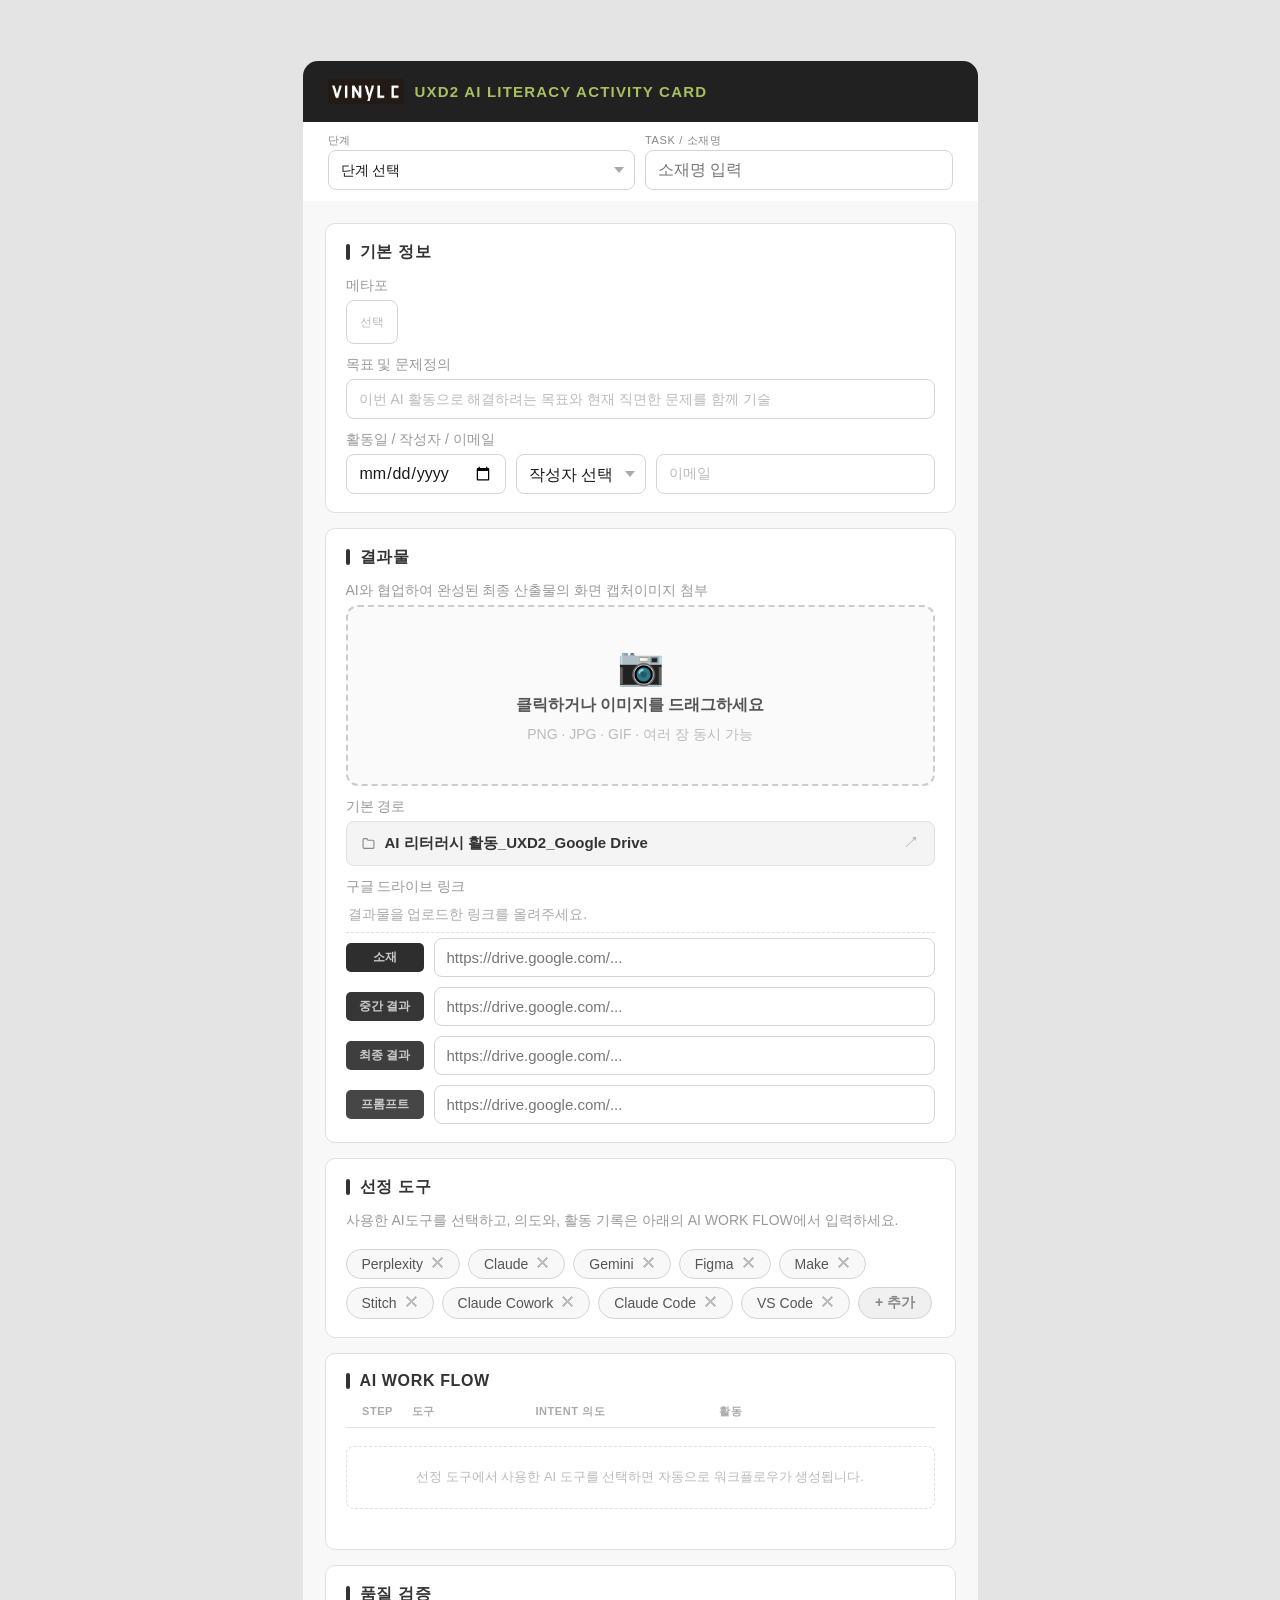
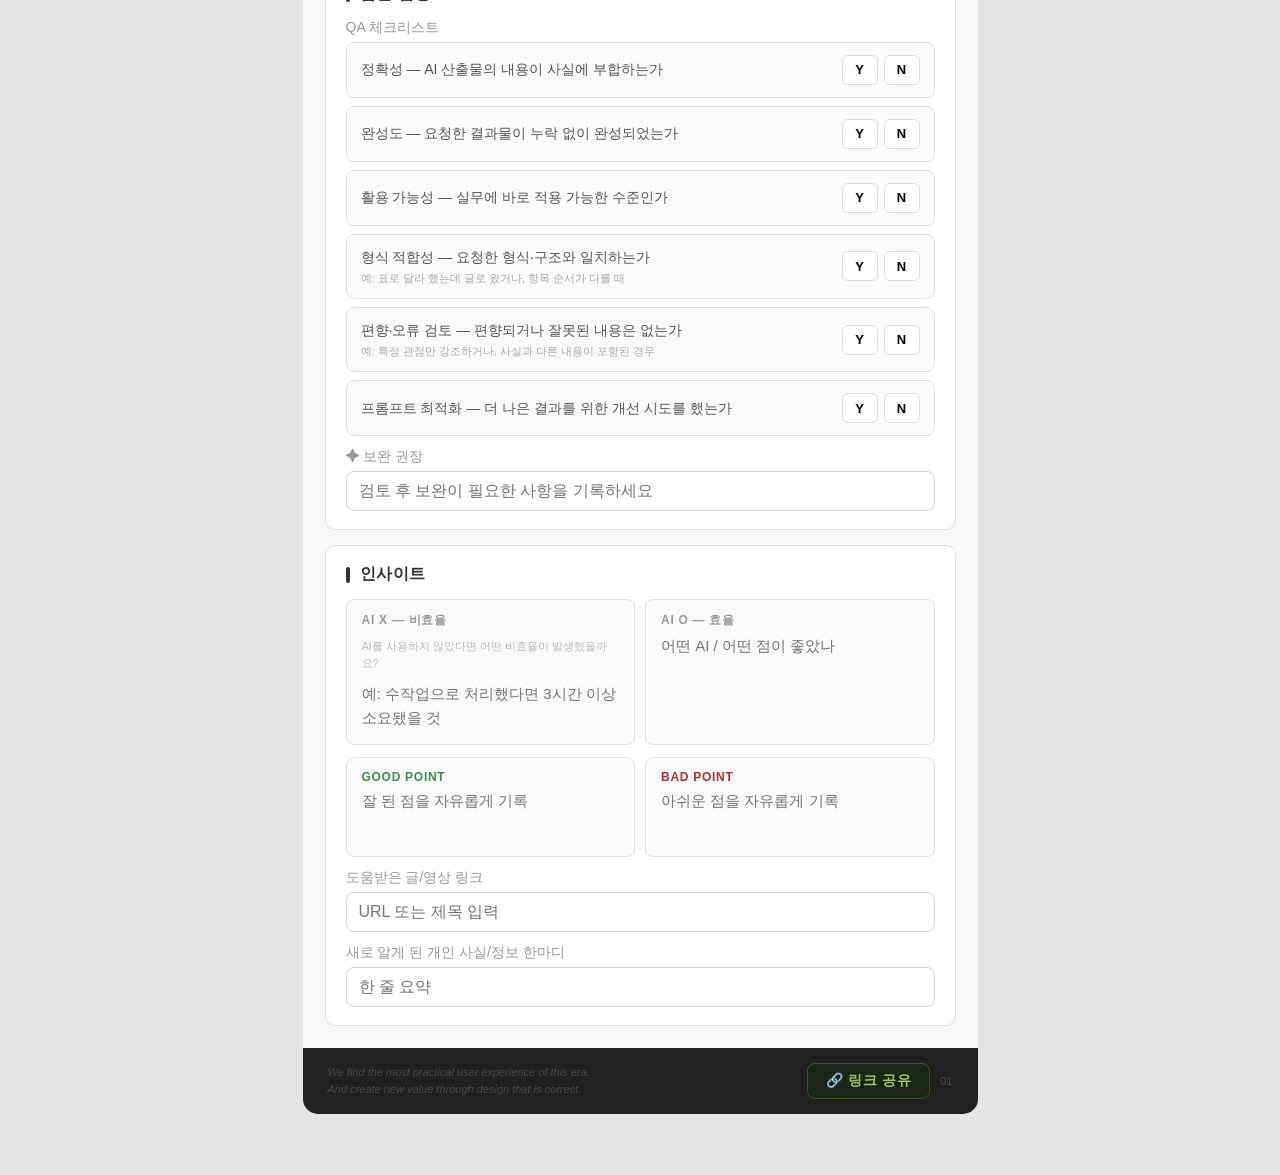
==== index.html @ d8f4b62a "Update index.html" ====
<html lang="ko"><head>
<meta charset="UTF-8">
<meta name="viewport" content="width=device-width, initial-scale=1.0">
<meta id="__card-snap__" data-snap="">
<meta id="__sb-cfg__" data-url="" data-key="">
<title>AI 리터러시 활동기록카드</title>
<link href="https://cdn.jsdelivr.net/gh/orioncactus/pretendard@v1.3.9/dist/web/static/pretendard.min.css" rel="stylesheet">
<style>
  *, *::before, *::after { box-sizing: border-box; margin: 0; padding: 0; }
  :root {
    --bg-header: #212121; --bg-sub: #292929; --bg-card: #F8F8F8;
    --bg-sec: #fff; --text-p: #1a1a1a; --text-s: #555; --text-m: #999;
    --border: #e0e0e0; --border-i: #d4d4d4; --gold: #E8A000; --bar: #444;
  }
  body {
    font-family: 'Pretendard', sans-serif;
    background: #e4e4e4; min-height: 100vh;
    padding: 3.8rem 1.2rem; display: flex; justify-content: center; align-items: flex-start;
  }
  .card-wrapper { width: 675px; max-width: 100%; animation: fadeUp .4s ease both; }
  @keyframes fadeUp { from{opacity:0;transform:translateY(12px)} to{opacity:1;transform:translateY(0)} }


  /* HEADER LOGO */
  .header-logo { height: 25px; width: auto; display: block; flex-shrink: 0; }

  /* HEADER */
  .card-header {
    background: var(--bg-header); border-radius: 15px 15px 0 0;
    padding: 18px 25px; display: flex; align-items: center; justify-content: space-between;
  }
  .brand { display: flex; align-items: center; gap: 11px; }
  .brand-label { font-size: 15px; letter-spacing: .08em; color: #a8c060; font-weight: 600; text-transform: uppercase; }


  /* SUBHEADER */
  .card-sub {
    background: #ffffff; padding: 11px 25px;
    display: grid; grid-template-columns: 1fr 1fr; gap: 10px;
  }
  .sub-field { display: flex; flex-direction: column; gap: 2px; }
  .sub-field label { font-size: 11px; color: #888; letter-spacing: .06em; text-transform: uppercase; font-weight: 500; }
  .sub-field select {
    background: var(--bg-sec); border: .5px solid var(--border-i); border-radius: 8px;
    color: #1a1a1a; font-family: 'Pretendard', sans-serif; font-size: 14px;
    outline: none; padding: 9px 12px; width: 100%; cursor: pointer; height: 40px;
    appearance: none; -webkit-appearance: none;
    background-image: url("data:image/svg+xml,%3Csvg xmlns='http://www.w3.org/2000/svg' width='10' height='6' viewBox='0 0 10 6'%3E%3Cpath d='M0 0l5 6 5-6z' fill='%23aaa'/%3E%3C/svg%3E");
    background-repeat: no-repeat; background-position: right 10px center;
    padding-right: 28px; transition: border-color .15s;
  }
  .sub-field select:focus { border-color: #999; }
  .sub-field input {
    background: var(--bg-sec); border: .5px solid var(--border-i); border-radius: 8px;
    color: #1a1a1a; font-family: 'Pretendard', sans-serif; font-size: 14px;
    outline: none; padding: 9px 12px; width: 100%; height: 40px; transition: border-color .15s;
  }
  .sub-field input:focus { border-color: #999; }

  /* BODY */
  .card-body { background: var(--bg-card); padding: 22px; display: flex; flex-direction: column; gap: 15px; }

  /* SECTION */
  .sec {
    background: var(--bg-sec); border: .5px solid var(--border);
    border-radius: 10px; padding: 18px 20px; display: flex; flex-direction: column; gap: 12px;
  }
  .sec-title {
    font-size: 16px; font-weight: 700; color: #333; text-transform: uppercase;
    letter-spacing: .04em; display: flex; align-items: center; gap: 10px; margin-bottom: 2px;
  }
  .sec-title::before {
    content: ''; display: block; width: 4px; height: 16px;
    background: #333; border-radius: 2px; flex-shrink: 0;
  }

  /* FIELD */
  .field { display: flex; flex-direction: column; gap: 5px; }
  .field label { font-size: 14px; color: var(--text-m); font-weight: 500; }
  input[type="text"], input[type="date"], input[type="url"], textarea {
    font-family: 'Pretendard', sans-serif; font-size: 16px; color: var(--text-p);
    background: var(--bg-sec); border: .5px solid var(--border-i); border-radius: 8px;
    padding: 10px 12px; width: 100%; outline: none;
    transition: border-color .15s, box-shadow .15s; resize: none;
  }
  input:focus, textarea:focus { border-color: #999; box-shadow: 0 0 0 3px rgba(0,0,0,.05); }
  textarea { line-height: 1.6; min-height: 75px; }
  textarea.short { min-height: 52px; }

  /* EDITED BY ROW */
  .edited-row {
    display: flex; align-items: center; gap: 8px; flex-wrap: wrap;
  }
  .edited-input {
    font-family: 'Pretendard', sans-serif; font-size: 16px; color: var(--text-p);
    background: var(--bg-sec); border: .5px solid var(--border-i); border-radius: 8px;
    padding: 9px 12px; outline: none; transition: border-color .15s, box-shadow .15s;
    min-width: 0; flex: 1; height: 40px; cursor: text; line-height: 1.4;
    overflow: hidden; white-space: nowrap;
  }
  #edited-name { flex: 0 0 130px; appearance:none; -webkit-appearance:none; cursor:pointer;
    background-image:url("data:image/svg+xml,%3Csvg xmlns='http://www.w3.org/2000/svg' width='10' height='6' viewBox='0 0 10 6'%3E%3Cpath d='M0 0l5 6 5-6z' fill='%23aaa'/%3E%3C/svg%3E");
    background-repeat:no-repeat; background-position:right 10px center; padding-right:26px; }
  #edited-email { flex: 1; }
  #edited-tool { flex: 1; }
  .edited-input:focus { border-color: #999; box-shadow: 0 0 0 3px rgba(0,0,0,.05); }
  .edited-input:empty::before { content: attr(data-placeholder); color: #bbb; font-size: 14px; pointer-events: none; }
  body.viewer .edited-input { pointer-events: none; }
  body.viewer #edited-email { pointer-events: auto; cursor: default; }
  body.viewer #edited-email a { cursor: pointer; pointer-events: auto; }
  .edited-sep { font-size: 14px; color: var(--text-m); white-space: nowrap; flex-shrink: 0; }

  .two-col { display: grid; grid-template-columns: 1fr 1fr; gap: 12px; }

  /* ── IMAGE UPLOAD ── */
  .img-zone {
    border: 2px dashed #ccc; border-radius: 12px; background: #fafafa;
    padding: 40px 20px; display: flex; flex-direction: column;
    align-items: center; gap: 10px; cursor: pointer; text-align: center;
    transition: border-color .15s, background .15s;
  }
  .img-zone:hover { border-color: #888; background: #f2f2f2; }
  .img-zone.drag-over { border-color: #555; background: #eee; }
  .img-zone-icon { font-size: 38px; line-height: 1; }
  .img-zone-main { font-size: 16px; font-weight: 600; color: #555; }
  .img-zone-sub  { font-size: 14px; color: #bbb; }

  .img-grid { display: grid; grid-template-columns: repeat(3,1fr); gap: 10px; }
  .img-thumb {
    position: relative; border-radius: 10px; overflow: hidden;
    border: .5px solid #e0e0e0; aspect-ratio: 4/3; background: #f0f0f0;
  }
  .img-thumb img {
    width: 100%; height: 100%; object-fit: cover; display: block;
    cursor: zoom-in; transition: transform .2s;
  }
  .img-thumb:hover img { transform: scale(1.04); }
  .thumb-del {
    position: absolute; top: 5px; right: 5px;
    width: 28px; height: 28px; border-radius: 50%;
    background: rgba(200,40,40,.85); color: #fff;
    border: none; cursor: pointer; font-size: 15px; font-weight: 700;
    display: flex; align-items: center; justify-content: center;
    line-height: 1; transition: opacity .15s;
  }
  .thumb-del:hover { opacity: .8; }

  .img-more {
    margin-top: 10px; padding: 10px 15px;
    border: 1px dashed #ccc; border-radius: 8px;
    background: #f5f5f5; text-align: center;
    font-size: 15px; font-weight: 600; color: #888;
    cursor: pointer; transition: border-color .15s, background .15s;
  }
  .img-more:hover { border-color: #888; background: #eee; }

  /* LIGHTBOX */
  .lightbox { display: none; position: fixed; inset: 0; z-index: 10000; background: rgba(0,0,0,.92); align-items: center; justify-content: center; }
  .lightbox.open { display: flex; animation: lbIn .18s ease; }
  @keyframes lbIn { from{opacity:0} to{opacity:1} }
  .lightbox img { max-width: 92vw; max-height: 88vh; border-radius: 8px; animation: lbS .18s ease; }
  @keyframes lbS { from{transform:scale(.93)} to{transform:scale(1)} }
  .lb-close { position: fixed; top: 18px; right: 22px; font-size: 35px; color: #888; cursor: pointer; background: none; border: none; transition: color .15s; }
  .lb-close:hover { color: #fff; }


  /* DRIVE GUIDE */
  .drive-guide {
    font-size: 14px; color: #aaa; margin: 0;
    padding: 5px 2px 8px;
    border-bottom: .5px dashed var(--border);
  }

  /* BASE PATH LINK */
  .base-path-link {
    display: flex; align-items: center; gap: 10px;
    background: #f4f4f4; border: .5px solid var(--border);
    border-radius: 8px; padding: 11px 15px;
    text-decoration: none; color: var(--text-p);
    transition: background .15s, border-color .15s;
  }
  .base-path-link:hover { background: #ececec; border-color: #bbb; }
  .base-path-icon { color: #888; flex-shrink: 0; display: flex; align-items: center; }
  .base-path-title { font-size: 15px; font-weight: 600; color: #333; flex: 1; }
  .base-path-arrow { font-size: 16px; color: #aaa; flex-shrink: 0; }

  /* DRIVE LINKS */
  .drive-list { display: flex; flex-direction: column; gap: 10px; }
  .drive-row { display: flex; align-items: center; gap: 10px; }
  .drive-tag {
    font-size: 12px; font-weight: 600; color: #ccc; border-radius: 5px;
    padding: 6px 11px; white-space: nowrap; min-width: 78px; text-align: center;
  }
  .drive-tag.t1{background:#2e2e2e} .drive-tag.t2{background:#363636}
  .drive-tag.t3{background:#3e3e3e} .drive-tag.t4{background:#464646}
  .drive-row input { flex: 1; font-size: 15px; }

  /* TOOL BADGES */
  .badge-grid { display: flex; flex-wrap: wrap; gap: 8px; }
  .tool-badge {
    font-size: 14px; padding: 6px 12px 6px 15px; border-radius: 25px;
    border: .5px solid var(--border-i); color: var(--text-s); background: #f8f8f8;
    cursor: pointer; transition: all .15s; user-select: none;
    font-family: 'Pretendard', sans-serif; font-weight: 500;
    display: inline-flex; align-items: center; gap: 6px;
  }
  .tool-badge:hover { border-color: #aaa; background: #f0f0f0; }
  .tool-badge.active { background: #1a1a1a; color: #eee; border-color: #1a1a1a; }
  .badge-del {
    font-size: 16px; line-height: 1; color: #bbb; cursor: pointer;
    padding: 0 1px; transition: color .12s;
  }
  .tool-badge:hover .badge-del { color: #888; }
  .tool-badge.active .badge-del { color: #777; }
  .badge-del:hover { color: #e55 !important; }
  .add-tool-row { margin-top: 8px; }
  .add-tool-btn {
    font-family: 'Pretendard', sans-serif; font-size: 14px; font-weight: 600;
    color: #888; background: #f0f0f0; border: .5px solid var(--border-i);
    border-radius: 25px; padding: 6px 16px; cursor: pointer; white-space: nowrap;
    transition: all .15s;
  }
  .add-tool-btn:hover { background: #1a1a1a; color: #eee; border-color: #1a1a1a; }
  .add-tool-input {
    width: 100%; font-family: 'Pretendard', sans-serif; font-size: 15px; color: var(--text-p);
    background: #fff; border: .5px solid var(--border-i); border-radius: 8px;
    padding: 9px 12px; outline: none; transition: border-color .15s;
    box-sizing: border-box;
  }
  .add-tool-input:focus { border-color: #aaa; }
  .add-tool-popup {
    margin-top: 10px; background: #f8f8f8; border: .5px solid var(--border);
    border-radius: 10px; padding: 14px; display: flex; flex-direction: column; gap: 10px;
  }
  .add-tool-popup.hidden { display: none; }
  .add-tool-popup-btns { display: flex; gap: 8px; justify-content: flex-end; }
  .atp-cancel {
    font-family: 'Pretendard', sans-serif; font-size: 13px; font-weight: 600;
    color: #888; background: #e8e8e8; border: none; border-radius: 7px;
    padding: 7px 16px; cursor: pointer; transition: background .15s;
  }
  .atp-cancel:hover { background: #ddd; }
  .atp-save {
    font-family: 'Pretendard', sans-serif; font-size: 13px; font-weight: 600;
    color: #eee; background: #1a1a1a; border: none; border-radius: 7px;
    padding: 7px 16px; cursor: pointer; transition: opacity .15s;
  }
  .atp-save:hover { opacity: .85; }
  .tool-memo-list { display: flex; flex-direction: column; gap: 8px; margin-top: 5px; }
  .tool-memo-row { display: flex; align-items: center; gap: 10px; animation: memoIn .18s ease; }
  @keyframes memoIn { from{opacity:0;transform:translateY(-4px)} to{opacity:1;transform:translateY(0)} }
  .tool-memo-tag {
    font-size: 12px; font-weight: 600; color: #eee; background: #1a1a1a;
    border-radius: 5px; padding: 6px 11px; white-space: nowrap; flex-shrink: 0;
    min-width: 90px; text-align: center;
  }
  .tool-memo-input {
    flex: 1; font-family: 'Pretendard', sans-serif; font-size: 15px; color: var(--text-p);
    background: #fafafa; border: .5px solid var(--border-i); border-radius: 8px;
    padding: 8px 12px; outline: none; transition: border-color .15s, box-shadow .15s;
  }
  .tool-memo-input:focus { border-color: #999; box-shadow: 0 0 0 3px rgba(0,0,0,.05); }

  /* WORKFLOW */
  .wf-header {
    display: flex; align-items: center; gap: 6px;
    padding: 0 4px 8px; border-bottom: .5px solid var(--border); margin-bottom: 6px;
  }
  .wf-header span { font-size: 11px; font-weight: 600; color: #aaa; letter-spacing: .05em; }
  .wf-col-step  { flex: 0 0 56px; text-align: center; }
  .wf-col-tool  { flex: 0 0 118px; }
  .wf-col-intent{ flex: 1; }
  .wf-col-action{ flex: 1; }
  .wf-col-del   { flex: 0 0 28px; }
  .wf-list { display: flex; flex-direction: column; gap: 6px; }
  .wf-row { display: flex; align-items: center; gap: 6px; }
  .wf-step {
    flex: 0 0 56px; font-size: 11px; font-weight: 700; color: #fff;
    background: #222; border-radius: 6px; height: 38px;
    display: flex; align-items: center; justify-content: center;
    letter-spacing: .02em; white-space: nowrap; flex-shrink: 0;
  }
  .wf-tool {
    flex: 0 0 118px; font-family: 'Pretendard', sans-serif; font-size: 13px;
    color: var(--text-p); background: var(--bg-sec); border: .5px solid var(--border-i);
    border-radius: 8px; padding: 0 8px; height: 38px; outline: none; cursor: pointer;
    appearance: none; -webkit-appearance: none;
    background-image: url("data:image/svg+xml,%3Csvg xmlns='http://www.w3.org/2000/svg' width='10' height='6' viewBox='0 0 10 6'%3E%3Cpath d='M0 0l5 6 5-6z' fill='%23aaa'/%3E%3C/svg%3E");
    background-repeat: no-repeat; background-position: right 8px center; padding-right: 22px;
  }
  .wf-tool:focus { border-color: #999; }
  .wf-input {
    flex: 1; font-family: 'Pretendard', sans-serif; font-size: 14px; color: var(--text-p);
    background: var(--bg-sec); border: .5px solid var(--border-i); border-radius: 8px;
    padding: 0 10px; height: 38px; outline: none; transition: border-color .15s; cursor: pointer;
  }
  .wf-input:focus { border-color: #999; }
  .wf-del {
    flex: 0 0 28px; height: 28px; width: 28px; border-radius: 50%;
    background: #f0f0f0; border: none; color: #bbb; font-size: 14px;
    cursor: pointer; display: flex; align-items: center; justify-content: center;
    transition: all .15s; flex-shrink: 0;
  }
  .wf-del:hover { background: #e53935; color: #fff; }
  .wf-add-btn {
    margin-top: 10px; font-family: 'Pretendard', sans-serif; font-size: 13px;
    font-weight: 600; color: #888; background: #f0f0f0; border: .5px solid var(--border-i);
    border-radius: 8px; padding: 8px 16px; cursor: pointer; transition: all .15s; width: 100%;
  }
  .wf-add-btn:hover { background: #1a1a1a; color: #eee; border-color: #1a1a1a; }
  .wf-footer-btns { display: flex; gap: 8px; margin-top: 10px; }
  .wf-footer-btns .wf-add-btn { flex: 1; margin-top: 0; }
  .wf-draw-btn {
    flex: 1; font-family: 'Pretendard', sans-serif; font-size: 13px; font-weight: 700;
    color: #a8c060; background: #1a2418; border: 1px solid #3a5a2a;
    border-radius: 8px; padding: 8px 16px; cursor: pointer; transition: all .15s;
  }
  .wf-draw-btn:hover { background: #243020; color: #c8e080; }
  .wf-draw-btn:disabled { opacity: .5; cursor: wait; }
  .wf-empty {
    padding: 20px 16px; text-align: center; color: #bbb; font-size: 13px;
    border: .5px dashed var(--border); border-radius: 8px; line-height: 1.6;
  }
  .wf-img-btn {
    margin-top: 8px; width: 100%; font-family: 'Pretendard', sans-serif;
    font-size: 13px; font-weight: 600; color: #4f6ef7;
    background: #eef1ff; border: 1px solid #c7d0ff; border-radius: 8px;
    padding: 8px 0; cursor: pointer; transition: all .15s;
  }
  .wf-img-btn:hover { background: #dde3ff; }
  body.viewer .wf-footer-btns { display: none !important; }
  body.viewer #wf-img-btn { display: block !important; }

  /* FLOW MODAL */
  .flow-modal {
    display: none; position: fixed; inset: 0; z-index: 10003;
    background: rgba(0,0,0,.8); align-items: center; justify-content: center; padding: 2rem;
  }
  .flow-modal.open { display: flex; animation: lbIn .18s ease; }
  .flow-modal-box {
    background: #fff; border-radius: 14px; width: 100%; max-width: 760px;
    max-height: 90vh; overflow: hidden; display: flex; flex-direction: column;
    animation: lbS .18s ease;
  }
  .flow-modal-head {
    background: #212121; padding: 16px 22px;
    display: flex; align-items: center; justify-content: space-between; flex-shrink: 0;
  }
  .flow-modal-head span { font-size: 14px; font-weight: 700; color: #a8c060; letter-spacing: .06em; }
  .flow-modal-close { font-size: 22px; color: #777; cursor: pointer; background: none; border: none; }
  .flow-modal-body { padding: 24px; overflow-y: auto; flex: 1; background: #f8f9fa; }
  #flow-result { background: #fff; border-radius: 10px; padding: 16px; }
  .flow-modal-footer {
    padding: 12px 24px; border-top: .5px solid #eee; flex-shrink: 0;
  }
  .flow-save-btn {
    flex: 1; font-family: 'Pretendard', sans-serif; font-size: 14px; font-weight: 700;
    color: #fff; background: #4f6ef7; border: none; border-radius: 8px;
    padding: 11px 0; cursor: pointer; transition: opacity .15s;
  }
  .flow-save-btn:hover { opacity: .88; }
  .flow-img-save-btn {
    flex: 1; font-family: 'Pretendard', sans-serif; font-size: 14px; font-weight: 700;
    color: #4f6ef7; background: #eef1ff; border: 1px solid #c7d0ff; border-radius: 8px;
    padding: 11px 0; cursor: pointer; transition: all .15s;
  }
  .flow-img-save-btn:hover { background: #dde3ff; }
  .flow-img-save-btn:disabled { opacity: .5; cursor: wait; }
  .flow-generating { display: flex; flex-direction: column; align-items: center; gap: 16px; padding: 40px 0; }
  .flow-spinner {
    width: 36px; height: 36px; border: 3px solid #eee; border-top-color: #a8c060;
    border-radius: 50%; animation: spin .8s linear infinite;
  }
  .flow-generating span { font-size: 14px; color: #888; }
  @keyframes spin { to { transform: rotate(360deg); } }
  #flow-result svg { width: 100%; height: auto; }
  body.viewer .wf-input { pointer-events: auto; cursor: pointer; }
  body.viewer .wf-del, body.viewer .wf-add-btn { display: none !important; }


  /* QA CHECKLIST */
  .qa-list { display: flex; flex-direction: column; gap: 8px; }
  .qa-row { padding: 12px 14px; background: #fafafa; border: .5px solid var(--border); border-radius: 8px; transition: background .15s; }
  .qa-row.is-y { background: #f0f7e6; border-color: #c8e08a; }
  .qa-row.is-n { background: #fff5f5; border-color: #f0b8b8; }
  .qa-item-top { display: flex; align-items: center; justify-content: space-between; gap: 12px; }
  .qa-check-text { font-size: 14px; color: var(--text-s); line-height: 1.5; flex: 1; }
  .qa-yn-btns { display: flex; gap: 6px; flex-shrink: 0; }
  .qa-y, .qa-n {
    font-family: 'Pretendard', sans-serif; font-size: 13px; font-weight: 700;
    width: 36px; height: 30px; border-radius: 6px; border: 1px solid #ddd;
    background: #fff; cursor: pointer; transition: all .15s;
  }
  .qa-y:hover { background: #f0f7e6; border-color: #3e8c4e; color: #3e8c4e; }
  .qa-n:hover { background: #fff0f0; border-color: #c04040; color: #c04040; }
  .qa-y.active { background: #3e8c4e; border-color: #3e8c4e; color: #fff; }
  .qa-n.active { background: #c04040; border-color: #c04040; color: #fff; }
  .qa-n-detail {
    display: flex; gap: 8px; margin-top: 10px; flex-wrap: wrap;
  }
  .qa-text-input {
    font-family: 'Pretendard', sans-serif; font-size: 13px; color: var(--text-p);
    background: #fff; border: .5px solid var(--border-i); border-radius: 8px;
    padding: 10px 12px; outline: none; width: 100%; resize: vertical;
    transition: border-color .15s; line-height: 1.5;
  }
  .qa-text-input::placeholder { color: #bbb; }
  .qa-text-input:focus { border-color: #c04040; }
  body.viewer .qa-text-input { pointer-events: none; background: var(--bg-sec); }
  .qa-n-detail.hidden { display: none; }
  .qa-step-input {
    font-family: 'Pretendard', sans-serif; font-size: 13px; color: var(--text-p);
    background: #fff; border: .5px solid var(--border-i); border-radius: 6px;
    padding: 7px 10px; outline: none; width: 160px; flex-shrink: 0;
    transition: border-color .15s;
  }
  .qa-content-input {
    font-family: 'Pretendard', sans-serif; font-size: 13px; color: var(--text-p);
    background: #fff; border: .5px solid var(--border-i); border-radius: 6px;
    padding: 7px 10px; outline: none; flex: 1; min-width: 160px;
    transition: border-color .15s;
  }
  .qa-step-input:focus, .qa-content-input:focus { border-color: #c04040; }
  body.viewer .qa-y, body.viewer .qa-n { pointer-events: none; }
  .qa-step-tool-wrap { display: flex; align-items: center; gap: 8px; flex-shrink: 0; }
  .qa-step-rows { display: flex; flex-direction: column; gap: 8px; margin-bottom: 8px; }
  .qa-step-row { display: flex; align-items: center; gap: 8px; }
  .qa-step-row-input {
    flex: 1; font-family: 'Pretendard', sans-serif; font-size: 13px; color: var(--text-p);
    background: var(--bg-sec); border: .5px solid var(--border-i); border-radius: 8px;
    padding: 7px 10px; outline: none; cursor: pointer; transition: border-color .15s;
    white-space: nowrap; overflow: hidden; text-overflow: ellipsis;
  }
  .qa-step-row-input:focus { border-color: #999; }
  .qa-step-row-input:empty::before { content: attr(data-placeholder); color: #bbb; font-size: 13px; }
  body.viewer .qa-step-row-input { pointer-events: auto; cursor: pointer; }
  .qa-step-badges { display: none; }
  .qa-step-badge {
    display: flex; align-items: center; gap: 6px;
    background: #222; color: #fff; border-radius: 6px;
    padding: 5px 10px 5px 12px; font-size: 12px; font-weight: 600;
    font-family: 'Pretendard', sans-serif; white-space: nowrap; flex-shrink: 0;
  }
  .qa-step-badge .tool-name { color: #a8c060; font-weight: 400; font-size: 11px; margin-left: 2px; }
  .qa-step-add-wrap { margin-bottom: 8px; }
  .qa-step-add-sel {
    font-family: 'Pretendard', sans-serif; font-size: 13px; color: #888;
    background: var(--bg-sec); border: .5px dashed var(--border-i); border-radius: 8px;
    padding: 7px 28px 7px 12px; outline: none; cursor: pointer;
    appearance: none; -webkit-appearance: none;
    background-image: url("data:image/svg+xml,%3Csvg xmlns='http://www.w3.org/2000/svg' width='10' height='6' viewBox='0 0 10 6'%3E%3Cpath d='M0 0l5 6 5-6z' fill='%23aaa'/%3E%3C/svg%3E");
    background-repeat: no-repeat; background-position: right 8px center;
    transition: border-color .15s;
  }
  .qa-step-add-sel:focus { border-color: #999; }
  body.viewer .qa-step-add-wrap { display: none; }
  body.viewer .qa-step-badge-del { display: none; }
    font-family: 'Pretendard', sans-serif; font-size: 13px; color: var(--text-p);
    background: #fff; border: .5px solid var(--border-i); border-radius: 6px;
    padding: 7px 28px 7px 10px; outline: none; flex-shrink: 0; width: 160px;
    appearance: none; -webkit-appearance: none; cursor: pointer;
    background-image: url("data:image/svg+xml,%3Csvg xmlns='http://www.w3.org/2000/svg' width='10' height='6' viewBox='0 0 10 6'%3E%3Cpath d='M0 0l5 6 5-6z' fill='%23aaa'/%3E%3C/svg%3E");
    background-repeat: no-repeat; background-position: right 8px center;
    transition: border-color .15s;
  }
  .qa-step-select:focus { border-color: #c04040; }
  body.viewer .qa-step-select { pointer-events: none; }
  .qa-single-input { flex: 1; min-width: 0; }
  .qa-sub-text {
    display: block; font-size: 11px; color: #aaa; font-weight: 400;
    margin-top: 3px; line-height: 1.4;
  }

  /* EFFICIENCY */
  .eff-row { display: grid; grid-template-columns: 1fr 1fr; gap: 10px; }
  .eff-box {
    background: #fafafa; border: .5px solid var(--border);
    border-radius: 8px; padding: 12px 15px; display: flex; flex-direction: column; gap: 5px;
  }
  .eff-box .e-label { font-size: 12px; font-weight: 600; color: var(--text-m); text-transform: uppercase; letter-spacing: .06em; }
  .eff-box .e-guide { font-size: 11px; color: #bbb; margin: 4px 0 6px; line-height: 1.5; }
  .eff-box textarea { border: none; background: transparent; padding: 0; font-size: 15px; color: var(--text-s); min-height: 50px; box-shadow: none; }
  .eff-box textarea:focus { box-shadow: none; }

  /* INSIGHT */
  .ins-row { display: grid; grid-template-columns: 1fr 1fr; gap: 10px; }
  .ins-box {
    background: #fafafa; border: .5px solid var(--border);
    border-radius: 8px; padding: 12px 15px; display: flex; flex-direction: column; gap: 5px;
  }
  .ins-box .i-tag { font-size: 12px; font-weight: 600; text-transform: uppercase; letter-spacing: .06em; }
  .ins-box.good .i-tag { color: #3e8c4e; }
  .ins-box.bad  .i-tag { color: #b03030; }
  .ins-box textarea { border: none; background: transparent; padding: 0; font-size: 15px; color: var(--text-s); min-height: 55px; box-shadow: none; }
  .ins-box textarea:focus { box-shadow: none; }

  /* MY LINK BANNER */

  .f-btn.share-link { color: #a8c060; background: #1a2418; border-color: #3a5a2a; }
  .f-btn.share-link:hover { background: #243020; color: #c8e080; border-color: #5a8a3a; }

  .f-btn.cfg { color: #888; background: #2a2a2a; border-color: #3a3a3a; }
  .f-btn.cfg:hover { background: #3a3a3a; color: #ccc; }

  /* SUPABASE SETTINGS MODAL */
  .sb-modal {
    display: none; position: fixed; inset: 0; z-index: 10002;
    background: rgba(0,0,0,.75); align-items: center; justify-content: center; padding: 2rem;
  }
  .sb-modal.open { display: flex; animation: lbIn .18s ease; }
  .sb-modal-box {
    background: #fff; border-radius: 12px; width: 100%; max-width: 480px;
    overflow: hidden; animation: lbS .18s ease;
  }
  .sb-modal-head {
    background: #212121; padding: 16px 20px;
    display: flex; align-items: center; justify-content: space-between;
  }
  .sb-modal-head span { font-size: 14px; font-weight: 700; color: #a8c060; letter-spacing: .06em; }
  .sb-modal-close { font-size: 20px; color: #777; cursor: pointer; background: none; border: none; }
  .sb-modal-body { padding: 22px; display: flex; flex-direction: column; gap: 14px; }
  .sb-status {
    display: flex; align-items: center; gap: 10px;
    background: #f8f8f8; border-radius: 8px; padding: 12px 14px;
  }
  .sb-status-dot {
    width: 10px; height: 10px; border-radius: 50%; background: #bbb; flex-shrink: 0;
  }
  .sb-status-dot.ok  { background: #4caf50; }
  .sb-status-dot.err { background: #e53935; }
  .sb-status-txt { font-size: 13px; color: #555; }
  .sb-desc { font-size: 12px; color: #666; line-height: 1.7; }
  .sb-desc a { color: #c8860a; font-weight: 600; }
  .sb-field { display: flex; flex-direction: column; gap: 5px; }
  .sb-field label { font-size: 11px; font-weight: 600; color: #888; letter-spacing: .06em; text-transform: uppercase; }
  .sb-field input {
    font-family: 'Pretendard', sans-serif; font-size: 13px; color: #333;
    border: 1px solid #ddd; border-radius: 8px; padding: 10px 12px; outline: none;
    transition: border-color .15s;
  }
  .sb-field input:focus { border-color: #a8c060; }
  .sb-test-btn {
    font-family: 'Pretendard', sans-serif; font-size: 12px; font-weight: 600;
    background: #f0f0f0; color: #555; border: 1px solid #ddd; border-radius: 8px;
    padding: 9px 0; cursor: pointer; transition: all .15s;
  }
  .sb-test-btn:hover { background: #e8e8e8; }
  .sb-test-btn:disabled { opacity: .5; cursor: wait; }
  .sb-test-result {
    font-size: 12px; padding: 10px 14px; border-radius: 8px; text-align: center;
  }
  .sb-test-result.ok  { background: #f0f7e6; color: #3e7a2e; border: 1px solid #c8e08a; }
  .sb-test-result.err { background: #fdf0f0; color: #a03030; border: 1px solid #f0b8b8; }
  .sb-save-btn {
    font-family: 'Pretendard', sans-serif; font-size: 13px; font-weight: 700;
    background: #1a1a1a; color: #eee; border: none; border-radius: 8px;
    padding: 12px 0; cursor: pointer; transition: opacity .15s;
  }
  .sb-save-btn:hover { opacity: .85; }
  .sb-divider { border-top: 1px solid #eee; margin: 2px 0; }
  .sb-team-desc { font-size: 12px; color: #888; text-align: center; }
  .sb-deploy-btn {
    font-family: 'Pretendard', sans-serif; font-size: 12px; font-weight: 600;
    background: #1e2418; color: #a8c060; border: 1px solid #3a5a2a; border-radius: 8px;
    padding: 10px 0; cursor: pointer; transition: all .15s;
  }
  .sb-deploy-btn:hover { background: #243020; color: #c8e080; }

  /* FOOTER */
  .card-footer {
    background: var(--bg-header); border-radius: 0 0 15px 15px;
    padding: 15px 25px; display: flex; justify-content: space-between; align-items: center;
  }
  .footer-slogan { font-size: 11px; color: #4a4a4a; line-height: 1.6; font-style: italic; }
  .footer-right { display: flex; align-items: center; gap: 10px; }
  .f-btn {
    font-family: 'Pretendard', sans-serif; font-size: 14px; font-weight: 600;
    border-radius: 8px; padding: 8px 18px; cursor: pointer;
    letter-spacing: .05em; transition: all .15s; border: .5px solid;
  }
  .f-btn.save  { color: #aaa; background: #2c2c2c; border-color: #3a3a3a; }
  .f-btn.save:hover  { background: #383838; color: #ddd; border-color: #555; }
  .f-btn.init-db { color: #a8c060; background: #1e2418; border-color: #4a5a2a; }
  .f-btn.init-db:hover { background: #2a3420; color: #c8e070; border-color: #6a8a3a; }
  .f-btn.export { color: #60a0c0; background: #1a2028; border-color: #2a5070; }
  .f-btn.export:hover { background: #1e2e3c; color: #80c8f0; border-color: #4080a0; }
  .f-btn.clear { color: #c06060; background: #2a2020; border-color: #5a3030; }
  .f-btn.clear:hover { background: #3a2020; color: #e88; border-color: #7a4040; }
  .f-btn:active { transform: scale(.97); }
  .page-num { font-size: 11px; color: #4a4a4a; }

  /* LINK MODAL */
  .link-modal {
    display: none; position: fixed; inset: 0; z-index: 10001;
    background: rgba(0,0,0,.7); align-items: center; justify-content: center; padding: 2.5rem;
  }
  .link-modal.open { display: flex; animation: lbIn .18s ease; }
  .link-modal-box {
    background: #fff; border-radius: 12px; width: 100%; max-width: 520px;
    overflow: hidden; animation: lbS .18s ease;
  }
  .link-modal-head {
    background: #212121; padding: 15px 20px;
    display: flex; align-items: center; justify-content: space-between;
  }
  .link-modal-head span { font-size: 14px; font-weight: 600; color: #a8c060; letter-spacing: .06em; text-transform: uppercase; }
  .link-modal-close { font-size: 22px; color: #777; cursor: pointer; background: none; border: none; transition: color .15s; }
  .link-modal-close:hover { color: #fff; }
  .link-modal-body { padding: 25px; display: flex; flex-direction: column; gap: 15px; }
  .link-modal-title { font-size: 16px; font-weight: 600; color: #333; }
  .link-modal-url {
    background: #f4f4f4; border: .5px solid #ddd; border-radius: 8px;
    padding: 12px 15px; font-size: 14px; color: #555; word-break: break-all;
    font-family: monospace; line-height: 1.6;
  }
  .link-modal-btns { display: flex; gap: 10px; }
  .link-modal-btn {
    flex: 1; font-family: 'Pretendard', sans-serif; font-size: 15px; font-weight: 600;
    padding: 11px 0; border-radius: 8px; border: none; cursor: pointer; transition: opacity .15s;
  }
  .link-modal-btn.copy { background: #1a1a1a; color: #eee; }
  .link-modal-btn.copy:hover { opacity: .85; }
  .link-modal-btn.open-link { background: #a8c060; color: #fff; }
  .link-modal-btn.open-link:hover { opacity: .85; }

  /* Link modal new layout */
  .link-modal-guide { display: flex; flex-direction: column; gap: 8px; }
  .link-modal-step {
    display: flex; align-items: center; gap: 10px;
  }
  .lm-step-num {
    width: 25px; height: 25px; border-radius: 50%;
    background: #1a1a1a; color: #eee;
    font-size: 14px; font-weight: 700;
    display: flex; align-items: center; justify-content: center;
    flex-shrink: 0;
  }
  .lm-step-txt { font-size: 16px; font-weight: 600; color: #333; }
  .link-modal-url-wrap {
    display: flex; align-items: center; gap: 10px;
    background: #f4f4f4; border: .5px solid #ddd; border-radius: 10px;
    padding: 12px 15px;
  }
  .link-modal-url {
    flex: 1; font-size: 14px; color: #555; word-break: break-all;
    font-family: monospace; line-height: 1.6;
  }
  .link-modal-url-wrap .link-modal-btn.copy {
    flex-shrink: 0; padding: 8px 18px; border-radius: 8px;
    font-size: 15px; border: none;
  }
  .link-modal-chat-preview {
    display: flex; align-items: center; gap: 12px;
    background: #f0f7e6; border: .5px solid #c8e08a;
    border-radius: 10px; padding: 12px 18px;
  }
  .lm-chat-icon { font-size: 25px; flex-shrink: 0; }
  .lm-chat-text { font-size: 15px; color: #4a6a20; line-height: 1.5; }
  .link-modal-file-notice {
    display: flex; gap: 15px; align-items: flex-start;
    background: #f8f8f8; border: .5px solid #e0e0e0;
    border-radius: 10px; padding: 15px 18px;
  }

  /* SAVE TOAST */
  .toast {
    position: fixed; bottom: 28px; left: 50%; transform: translateX(-50%) translateY(12px);
    background: #1a1a1a; color: #ddd; font-size: 15px; font-family: 'Pretendard', sans-serif;
    padding: 11px 25px; border-radius: 10px; opacity: 0; pointer-events: none;
    transition: opacity .25s, transform .25s; z-index: 10000;
  }
  .toast.show { opacity: 1; transform: translateX(-50%) translateY(0); }

  /* TEXT EXPAND MODAL */
  .text-modal {
    display: none; position: fixed; inset: 0; z-index: 9998;
    background: rgba(0,0,0,.75); align-items: center; justify-content: center; padding: 2.5rem;
  }
  .text-modal.open { display: flex; animation: lbIn .18s ease; }
  .text-modal-box {
    background: #fff; border-radius: 12px; width: 100%; max-width: 640px;
    display: flex; flex-direction: column; overflow: hidden;
    animation: lbS .18s ease;
    max-height: 80vh;
  }
  .text-modal-head {
    background: #212121; padding: 15px 20px;
    display: flex; align-items: center; justify-content: space-between;
  }
  .text-modal-head span {
    font-size: 14px; font-weight: 600; color: #aaa;
    text-transform: uppercase; letter-spacing: .06em;
  }
  .text-modal-close {
    font-size: 25px; color: #777; cursor: pointer; background: none; border: none;
    font-family: 'Pretendard', sans-serif; transition: color .15s; line-height: 1;
  }
  .text-modal-close:hover { color: #fff; }
  .text-modal-body { padding: 20px; flex: 1; overflow-y: auto; }
  .text-modal-body textarea {
    width: 100%; min-height: 325px; resize: vertical;
    font-size: 18px; line-height: 1.7; border: .5px solid var(--border-i);
    border-radius: 8px; padding: 15px; color: var(--text-p);
    font-family: 'Pretendard', sans-serif; outline: none;
  }
  .text-modal-body textarea:focus { border-color: #999; box-shadow: 0 0 0 3px rgba(0,0,0,.05); }
  .text-modal-footer {
    padding: 12px 20px; border-top: .5px solid var(--border); display: flex; justify-content: flex-end;
  }
  .text-modal-confirm {
    font-family: 'Pretendard', sans-serif; font-size: 14px; font-weight: 700;
    color: #eee; background: #1a1a1a; border: none; border-radius: 8px;
    padding: 10px 28px; cursor: pointer; transition: opacity .15s;
  }
  .text-modal-confirm:hover { opacity: .85; }

  /* expand hint on expandable textareas */
  .expand-wrap { position: relative; }
  .expand-hint {
    position: absolute; bottom: 7px; right: 8px;
    font-size: 12px; color: #ccc; pointer-events: none;
    font-family: 'Pretendard', sans-serif;
    transition: color .15s;
  }
  .expand-wrap:hover .expand-hint { color: #aaa; }
  .expand-wrap textarea { cursor: pointer; padding-bottom: 28px; }
  .date-author-row { display: flex; gap: 10px; align-items: center; }
  .date-author-row input[type="date"] { flex: 0 0 160px; height: 40px; }
  .date-author-row #edited-name { flex: 0 0 130px; height: 40px; }
  .date-author-row #edited-email { flex: 1; height: 40px; }

  #problem-input::placeholder { color: #bbb; font-size: 14px; }
  #problem-input:read-only { color: var(--text-p); }

  /* EMOJI PICKER */
  .goal-row { display: flex; align-items: center; gap: 8px; }
  .goal-editable {
    flex: 1; min-width: 0; font-family: 'Pretendard', sans-serif; font-size: 16px;
    color: var(--text-p); background: var(--bg-sec); border: .5px solid var(--border-i);
    border-radius: 8px; padding: 10px 12px; outline: none; min-height: 44px;
    line-height: 1.4; transition: border-color .15s, box-shadow .15s; cursor: text;
  }
  .goal-editable:focus { border-color: #999; box-shadow: 0 0 0 3px rgba(0,0,0,.05); }
  .goal-editable:empty::before { content: attr(data-placeholder); color: #bbb; font-size: 14px; pointer-events: none; }
  body.viewer .goal-editable { pointer-events: none; }
  .emoji-wrap { position: relative; flex-shrink: 0; }
  .emoji-btn {
    font-size: 22px; width: 52px; height: 44px;
    border-radius: 8px; border: .5px solid var(--border-i);
    background: var(--bg-sec); cursor: pointer; line-height: 1;
    transition: border-color .15s, background .15s;
  }
  .emoji-btn.placeholder { font-size: 12px; color: #bbb; font-family: 'Pretendard', sans-serif; }
  .emoji-btn:hover { border-color: #999; background: #f0f0f0; }
  .emoji-picker {
    display: none; position: absolute; top: 52px; left: 0; z-index: 300;
    background: #fff; border: .5px solid #ddd; border-radius: 14px;
    padding: 10px; width: 300px; box-shadow: 0 6px 24px rgba(0,0,0,.14);
  }
  .emoji-picker.open { display: block; }
  .ep-tabs { display: flex; gap: 4px; margin-bottom: 8px; border-bottom: .5px solid #eee; padding-bottom: 8px; }
  .ep-tab {
    font-size: 18px; width: 36px; height: 32px; border: none; background: none;
    border-radius: 6px; cursor: pointer; transition: background .1s;
  }
  .ep-tab:hover, .ep-tab.active { background: #f0f0f0; }
  .ep-grid {
    display: grid; grid-template-columns: repeat(8, 1fr); gap: 2px;
    max-height: 200px; overflow-y: auto;
  }
  .ep-grid button {
    font-size: 20px; width: 32px; height: 32px; border: none; background: none;
    border-radius: 6px; cursor: pointer; transition: background .1s;
    display: flex; align-items: center; justify-content: center;
  }
  .ep-grid button:hover { background: #f0f0f0; }
  body.viewer .emoji-btn { pointer-events: none; }

  /* ── VIEWER MODE (READ-ONLY) ── */
  body.viewer input,
  body.viewer textarea,
  body.viewer select { pointer-events: none; }
  body.viewer .thumb-del,
  body.viewer .badge-del,
  body.viewer .add-tool-row,
  body.viewer .img-more,
  body.viewer .img-zone,
  body.viewer .expand-btn { display: none !important; }
  body.viewer .expand-wrap textarea { pointer-events: auto; cursor: pointer; }
  body.viewer .expand-hint { pointer-events: none; }
  body.viewer .tool-badge { cursor: default; pointer-events: none; }
  body.viewer .img-thumb { pointer-events: auto; }
  body.viewer .img-thumb img { cursor: zoom-in; }
  body.viewer .sub-field input,
  body.viewer .flow-input,
  body.viewer .edited-input,
  body.viewer .tool-memo-input { background: transparent; border-color: transparent; }

  /* ── MOBILE RESPONSIVE ── */
  @media (max-width: 560px) {
    body { padding: 0; background: #fff; }
    .card-wrapper { width: 100%; border-radius: 0; }
    .card-header { border-radius: 0; }
    .card-footer { border-radius: 0; }

    /* 2열 → 1열 */
    .two-col { grid-template-columns: 1fr; }
    .card-sub { grid-template-columns: 1fr; }

    /* 효율·인사이트 2열 → 1열 */
    .eff-row { grid-template-columns: 1fr; }
    .ins-row { grid-template-columns: 1fr; }

    /* Edited by 세로 정렬 */
    .edited-row { flex-direction: column; align-items: stretch; }
    .edited-sep { text-align: left; padding: 2px 0; }

    /* 드라이브 태그 최소 너비 축소 */
    .drive-tag { min-width: 65px; font-size: 11px; padding: 5px 8px; }

    /* 푸터 버튼 감싸기 */
    .card-footer { flex-direction: column; gap: 12px; align-items: stretch; padding: 18px 20px; }
    .footer-right { display: flex; flex-wrap: wrap; gap: 8px; justify-content: flex-end; }
    .footer-slogan { font-size: 10px; }

    /* 플로우 노드 너비 축소 */
    .flow-node { min-width: 75px; font-size: 11px; padding: 8px 9px; }

    /* 카드 내부 여백 */
    .card-body { padding: 15px; }
    .sec { padding: 15px 18px; }

    /* iOS date input 네이티브 UI 깨짐 수정 */
    input[type="date"] {
      -webkit-appearance: none;
      appearance: none;
      min-height: 48px;
      display: block;
    }
    input[type="date"]::-webkit-date-and-time-value {
      text-align: left;
      padding: 0;
      margin: 0;
    }

    /* 모바일 링크 배너 */
  }

  @media print {
    body { background: white; padding: 0; }
    .card-wrapper { width: 100%; }
    .f-btn, .lightbox, .thumb-actions, .img-add-btn { display: none !important; }
    input, textarea, .flow-input { border: none !important; box-shadow: none !important; }
  }
#cfg-btn, #clear-btn, #save-btn { display:none !important; }
  </style>
</head>
<body>

<div class="lightbox" id="lightbox">
  <button class="lb-close" id="lb-close">✕</button>
  <img id="lb-img" src="" alt="전체 화면">
</div>

<!-- TEXT EXPAND MODAL -->
<div class="text-modal" id="text-modal">
  <div class="text-modal-box">
    <div class="text-modal-head">
      <span id="text-modal-title">전체 보기</span>
      <button class="text-modal-close" id="text-modal-close">✕</button>
    </div>
    <div class="text-modal-body">
      <textarea id="text-modal-ta" placeholder=""></textarea>
    </div>
    <div class="text-modal-footer" id="text-modal-footer">
      <button class="text-modal-confirm" id="text-modal-confirm">확인</button>
    </div>
  </div>
</div>

<div class="toast" id="toast"></div>

<!-- SUPABASE SETTINGS MODAL -->
<div class="sb-modal" id="sb-modal">
  <div class="sb-modal-box">
    <div class="sb-modal-head">
      <span>⚙ Supabase 연결 설정</span>
      <button class="sb-modal-close" id="sb-modal-close">✕</button>
    </div>
    <div class="sb-modal-body">
      <div class="sb-status" id="sb-status">
        <div class="sb-status-dot ok" id="sb-status-dot"></div>
        <div class="sb-status-txt" id="sb-status-txt">설정이 저장되어 있습니다.</div>
      </div>
      <div class="sb-desc">
        <strong>최초 1회 설정 후 영구 사용 가능합니다.</strong><br>
        Supabase 무료 계정이 필요합니다.<br><br>
        <a href="https://supabase.com" target="_blank">→ supabase.com 에서 무료 가입 ↗</a>
      </div>
      <div class="sb-field">
        <label>SUPABASE PROJECT URL</label>
        <input id="sb-url-input" type="text" placeholder="https://xxxx.supabase.co">
      </div>
      <div class="sb-field">
        <label>SUPABASE ANON KEY</label>
        <input id="sb-key-input" type="password" placeholder="eyJhbGciOiJ...">
      </div>
      <button class="sb-test-btn" id="sb-test-btn">🔍 연결 테스트</button>
      <div class="sb-test-result ok" id="sb-test-result" style="display: none;">✓ 연결 성공! 저장 버튼을 눌러 적용하세요.</div>
      <button class="sb-save-btn" id="sb-save-btn">저장</button>
      <div class="sb-team-section" id="sb-team-section">
        <div class="sb-divider"></div>
        <div class="sb-team-desc">설정을 저장한 팀 배포용 파일을 만드세요.</div>
        <button class="sb-deploy-btn" id="sb-deploy-btn">👥 팀 배포 파일 생성</button>
      </div>
    </div>
  </div>
</div>

<!-- LINK MODAL -->
<div class="link-modal" id="link-modal">
  <div class="link-modal-box">
    <div class="link-modal-head">
      <span id="link-modal-head-label">공유 링크 생성 완료 ✓</span>
      <button class="link-modal-close" id="link-modal-close">✕</button>
    </div>
    <div class="link-modal-body" id="link-modal-body-url">
      <div class="link-modal-guide">
        <div class="link-modal-step">
          <span class="lm-step-num">1</span>
          <span class="lm-step-txt">아래 링크를 복사하세요</span>
        </div>
        <div class="link-modal-url-wrap">
          <div class="link-modal-url" id="link-modal-url"></div>
          <button class="link-modal-btn copy" id="link-copy-btn">복사</button>
        </div>
        <div class="link-modal-step" style="margin-top:10px;">
          <span class="lm-step-num">2</span>
          <span class="lm-step-txt">구글챗에 붙여넣기 후 전송</span>
        </div>
        <div class="link-modal-step" style="margin-top:8px;">
          <span class="lm-step-num">3</span>
          <span class="lm-step-txt">팀원이 링크 클릭 → 카드 확인</span>
        </div>
      </div>
    </div>
  </div>
</div>

<div class="card-wrapper">

  <!-- LOGO BAR REMOVED -->

  <!-- HEADER -->
  <div class="card-header">
    <div class="brand">
      <img src="[data-uri]" alt="VINYL C" class="header-logo">
      <span class="brand-label">UXD2 AI Literacy Activity Card</span>
    </div>

  </div>

  <!-- SUBHEADER -->
  <div class="card-sub">
    <div class="sub-field">
      <label>단계</label>
      <select id="stage-select">
        <option value="" disabled="" selected="">단계 선택</option>
        <option value="관리단계">관리단계</option>
        <option value="분석단계">분석단계</option>
        <option value="설계단계">설계단계</option>
        <option value="테스트단계">테스트단계</option>
        <option value="배포및완료단계">배포및완료단계</option>
      </select>
    </div>
    <div class="sub-field"><label>Task / 소재명</label><input type="text" placeholder="소재명 입력"></div>
  </div>

  <!-- BODY -->
  <div class="card-body">

    <!-- 기본 정보 -->
    <div class="sec">
      <div class="sec-title">기본 정보</div>

      <!-- 1. 메타포 -->
      <div class="field">
        <label>메타포</label>
        <div class="emoji-wrap">
          <button type="button" class="emoji-btn placeholder" id="emoji-btn">선택</button>
          <div class="emoji-picker" id="emoji-picker">
            <div class="ep-tabs">
              <button type="button" class="ep-tab active" data-cat="0">🎯</button>
              <button type="button" class="ep-tab" data-cat="1">😊</button>
              <button type="button" class="ep-tab" data-cat="2">🐱</button>
              <button type="button" class="ep-tab" data-cat="3">🌿</button>
              <button type="button" class="ep-tab" data-cat="4">⚡</button>
              <button type="button" class="ep-tab" data-cat="5">💡</button>
            </div>
            <div class="ep-grid" id="ep-grid"><button type="button">🎯</button><button type="button">🚀</button><button type="button">💡</button><button type="button">🔥</button><button type="button">⚡</button><button type="button">🌟</button><button type="button">🏆</button><button type="button">🎪</button><button type="button">🧩</button><button type="button">🔬</button><button type="button">🎨</button><button type="button">🛠</button><button type="button">📐</button><button type="button">🌱</button><button type="button">💎</button><button type="button">🦋</button><button type="button">🎭</button><button type="button">🧭</button><button type="button">🔑</button><button type="button">🌊</button><button type="button">🏔</button><button type="button">🎶</button><button type="button">📡</button><button type="button">🤖</button><button type="button">🧲</button><button type="button">🔭</button><button type="button">⚗️</button><button type="button">🧬</button><button type="button">⚙️</button><button type="button">🔮</button><button type="button">🧱</button><button type="button">🏗</button></div>
          </div>
        </div>
      </div>

      <!-- 2. 목표 및 문제정의 -->
      <div class="field">
        <label>목표 및 문제정의</label>
        <input type="text" id="problem-input" placeholder="이번 AI 활동으로 해결하려는 목표와 현재 직면한 문제를 함께 기술" autocomplete="new-password" readonly="" onfocus="this.removeAttribute('readonly')">
      </div>

      <!-- 3. 활동일 / 작성자 / 이메일 -->
      <div class="field">
        <label>활동일 / 작성자 / 이메일</label>
        <div class="date-author-row">
          <input type="date" id="date-input">
          <select class="edited-input edited-name-sel" id="edited-name">
              <option value="">작성자 선택</option>
              <option value="유경구">유경구</option>
              <option value="이수철">이수철</option>
              <option value="이고은">이고은</option>
              <option value="고우정">고우정</option>
              <option value="정수정">정수정</option>
              <option value="이태림">이태림</option>
              <option value="최승일">최승일</option>
            </select>
          <div class="edited-input" id="edited-email" contenteditable="true" data-placeholder="이메일"></div>
        </div>
      </div>

    </div>

    <!-- 결과물 -->
    <div class="sec">
      <div class="sec-title">결과물</div>

      <!-- 복수 이미지 -->
      <div class="field">
        <label>AI와 협업하여 완성된 최종 산출물의 화면 캡처이미지 첨부 <span id="img-count" style="font-size:11px;color:#999;font-weight:400;"></span></label>

        <!-- 숨긴 file input -->
        <input type="file" id="img-input" accept="image/*" multiple="" style="position:fixed;top:-999px;left:-999px;opacity:0;">

        <!-- 드롭존: 이미지 없을 때 -->
        <div id="img-zone" class="img-zone">
          <div class="img-zone-icon">📷</div>
          <div class="img-zone-main">클릭하거나 이미지를 드래그하세요</div>
          <div class="img-zone-sub">PNG · JPG · GIF · 여러 장 동시 가능</div>
        </div>

        <!-- 그리드: 이미지 있을 때 -->
        <div id="img-grid-wrap" style="display:none;">
          <div id="img-grid" class="img-grid"></div>
          <div id="img-more" class="img-more">＋ 이미지 추가</div>
        </div>
      </div>

      <!-- 기본 경로 -->
      <div class="field">
        <label>기본 경로</label>
        <a href="https://drive.google.com/drive/folders/0AHMKavhEL0eeUk9PVA" target="_blank" rel="noopener noreferrer" class="base-path-link">
          <span class="base-path-icon">
            <svg width="13" height="13" viewBox="0 0 24 24" fill="none" xmlns="http://www.w3.org/2000/svg">
              <path d="M22 19a2 2 0 0 1-2 2H4a2 2 0 0 1-2-2V5a2 2 0 0 1 2-2h5l2 3h9a2 2 0 0 1 2 2z" stroke="currentColor" stroke-width="2" stroke-linecap="round" stroke-linejoin="round"></path>
            </svg>
          </span>
          <span class="base-path-title">AI 리터러시 활동_UXD2_Google Drive</span>
          <span class="base-path-arrow">↗</span>
        </a>
      </div>

      <!-- 드라이브 링크 4종 -->
      <div class="field">
        <label>구글 드라이브 링크</label>
        <p class="drive-guide">결과물을 업로드한 링크를 올려주세요.</p>
        <div class="drive-list">
          <div class="drive-row"><span class="drive-tag t1">소재</span><input type="url" placeholder="https://drive.google.com/..."></div>
          <div class="drive-row"><span class="drive-tag t2">중간 결과</span><input type="url" placeholder="https://drive.google.com/..."></div>
          <div class="drive-row"><span class="drive-tag t3">최종 결과</span><input type="url" placeholder="https://drive.google.com/..."></div>
          <div class="drive-row"><span class="drive-tag t4">프롬프트</span><input type="url" placeholder="https://drive.google.com/..."></div>
        </div>
      </div>
    </div>

    <!-- 도구 -->
    <div class="sec">
      <div class="sec-title">선정 도구</div>
      <div class="field">
        <label>사용한 AI도구를 선택하고, 의도와, 활동 기록은 아래의 AI WORK FLOW에서 입력하세요.</label>
        <div class="badge-grid" id="tool-badge-grid" style="margin-top:14px;"><span class="tool-badge">Perplexity<span class="badge-del" title="도구 삭제">✕</span></span><span class="tool-badge">Claude<span class="badge-del" title="도구 삭제">✕</span></span><span class="tool-badge">Gemini<span class="badge-del" title="도구 삭제">✕</span></span><span class="tool-badge">Figma<span class="badge-del" title="도구 삭제">✕</span></span><span class="tool-badge">Make<span class="badge-del" title="도구 삭제">✕</span></span><span class="tool-badge">Stitch<span class="badge-del" title="도구 삭제">✕</span></span><span class="tool-badge">Claude Cowork<span class="badge-del" title="도구 삭제">✕</span></span><span class="tool-badge">Claude Code<span class="badge-del" title="도구 삭제">✕</span></span><span class="tool-badge">VS Code<span class="badge-del" title="도구 삭제">✕</span></span><button class="add-tool-btn" id="add-tool-btn">+ 추가</button></div>

        <!-- 도구 추가 팝업 -->
        <div class="add-tool-popup hidden" id="add-tool-popup">
          <input class="add-tool-input" id="add-tool-input" type="text" placeholder="도구 이름 입력" autocomplete="off">
          <div class="add-tool-popup-btns">
            <button class="atp-cancel" id="add-tool-cancel">취소</button>
            <button class="atp-save" id="add-tool-save">저장</button>
          </div>
        </div>
      </div>
    </div>

    <!-- AI Work Flow -->
    <div class="sec">
      <div class="sec-title">AI Work Flow</div>
      <div class="wf-header">
        <span class="wf-col-step">STEP</span>
        <span class="wf-col-tool">도구</span>
        <span class="wf-col-intent">INTENT 의도</span>
        <span class="wf-col-action">활동</span>
        <span class="wf-col-del"></span>
      </div>
      <div class="wf-list" id="wf-list"><div class="wf-empty">선정 도구에서 사용한 AI 도구를 선택하면 자동으로 워크플로우가 생성됩니다.</div></div>
      <div class="wf-footer-btns">
        <button class="wf-draw-btn" id="wf-draw-btn" style="flex:1;display:none;">✦ 플로우 그리기</button>
      </div>
      <button class="wf-img-btn" id="wf-img-btn" style="display:none;">🖼 인포그래픽 보기</button>
    </div>

    <!-- 플로우 인포그래픽 모달 -->
    <div class="flow-modal" id="flow-modal">
      <div class="flow-modal-box">
        <div class="flow-modal-head">
          <span>AI Work Flow 인포그래픽</span>
          <button class="flow-modal-close" id="flow-modal-close">✕</button>
        </div>
        <div class="flow-modal-body" id="flow-modal-body">
          <div class="flow-generating" id="flow-generating">
            <div class="flow-spinner"></div>
            <span>플로우를 분석하고 있어요...</span>
          </div>
          <div id="flow-result" style="display:none;"></div>
        </div>
        <div class="flow-modal-footer" id="flow-modal-footer" style="display:none;">
          <div style="display:flex;gap:8px;">
            <button class="flow-img-save-btn" id="flow-img-save-btn">⬇ 이미지 저장</button>
            <button class="flow-save-btn" id="flow-save-btn">확인</button>
          </div>
        </div>
      </div>
    </div>

    <!-- 품질 검증 -->
    <div class="sec">
      <div class="sec-title">품질 검증</div>

      <!-- QA 체크리스트 -->
      <div class="field">
        <label>QA 체크리스트</label>
        <div class="qa-list" id="qa-list">
          <div class="qa-row" data-key="accuracy">
            <div class="qa-item-top">
              <span class="qa-check-text">정확성 — AI 산출물의 내용이 사실에 부합하는가</span>
              <div class="qa-yn-btns">
                <button type="button" class="qa-y" data-key="accuracy">Y</button>
                <button type="button" class="qa-n" data-key="accuracy">N</button>
              </div>
            </div>
            <div class="qa-n-detail hidden" id="qa-detail-accuracy">
              <div class="qa-step-rows" id="qa-accuracy-rows"></div>
              <div class="qa-step-add-wrap">
                <select class="qa-step-add-sel" id="qa-accuracy-step-sel"><option value="">+ 스텝 추가</option></select>
              </div>
            </div>
          </div>
          <div class="qa-row" data-key="completeness">
            <div class="qa-item-top">
              <span class="qa-check-text">완성도 — 요청한 결과물이 누락 없이 완성되었는가</span>
              <div class="qa-yn-btns">
                <button type="button" class="qa-y" data-key="completeness">Y</button>
                <button type="button" class="qa-n" data-key="completeness">N</button>
              </div>
            </div>
            <div class="qa-n-detail hidden" id="qa-detail-completeness">
              <div class="qa-step-rows" id="qa-completeness-rows"></div>
              <div class="qa-step-add-wrap">
                <select class="qa-step-add-sel" id="qa-completeness-step-sel"><option value="">+ 스텝 추가</option></select>
              </div>
            </div>
          </div>
          <div class="qa-row" data-key="usability">
            <div class="qa-item-top">
              <span class="qa-check-text">활용 가능성 — 실무에 바로 적용 가능한 수준인가</span>
              <div class="qa-yn-btns">
                <button type="button" class="qa-y" data-key="usability">Y</button>
                <button type="button" class="qa-n" data-key="usability">N</button>
              </div>
            </div>
            <div class="qa-n-detail hidden" id="qa-detail-usability">
              <div class="qa-step-rows" id="qa-usability-rows"></div>
              <div class="qa-step-add-wrap">
                <select class="qa-step-add-sel" id="qa-usability-step-sel"><option value="">+ 스텝 추가</option></select>
              </div>
            </div>
          </div>
          <div class="qa-row" data-key="format">
            <div class="qa-item-top">
              <span class="qa-check-text">형식 적합성 — 요청한 형식·구조와 일치하는가<span class="qa-sub-text">예: 표로 달라 했는데 글로 왔거나, 항목 순서가 다를 때</span></span>
              <div class="qa-yn-btns">
                <button type="button" class="qa-y" data-key="format">Y</button>
                <button type="button" class="qa-n" data-key="format">N</button>
              </div>
            </div>
            <div class="qa-n-detail hidden" id="qa-detail-format">
              <div class="qa-step-rows" id="qa-format-rows"></div>
              <div class="qa-step-add-wrap">
                <select class="qa-step-add-sel" id="qa-format-step-sel"><option value="">+ 스텝 추가</option></select>
              </div>
            </div>
          </div>
          <div class="qa-row" data-key="bias">
            <div class="qa-item-top">
              <span class="qa-check-text">편향·오류 검토 — 편향되거나 잘못된 내용은 없는가<span class="qa-sub-text">예: 특정 관점만 강조하거나, 사실과 다른 내용이 포함된 경우</span></span>
              <div class="qa-yn-btns">
                <button type="button" class="qa-y" data-key="bias">Y</button>
                <button type="button" class="qa-n" data-key="bias">N</button>
              </div>
            </div>
            <div class="qa-n-detail hidden" id="qa-detail-bias">
              <div class="qa-step-rows" id="qa-bias-rows"></div>
              <div class="qa-step-add-wrap">
                <select class="qa-step-add-sel" id="qa-bias-step-sel"><option value="">+ 스텝 추가</option></select>
              </div>
            </div>
          </div>
          <div class="qa-row" data-key="prompt">
            <div class="qa-item-top">
              <span class="qa-check-text">프롬프트 최적화 — 더 나은 결과를 위한 개선 시도를 했는가</span>
              <div class="qa-yn-btns">
                <button type="button" class="qa-y" data-key="prompt">Y</button>
                <button type="button" class="qa-n" data-key="prompt">N</button>
              </div>
            </div>
            <div class="qa-n-detail hidden" id="qa-detail-prompt">
              <div class="qa-step-rows" id="qa-prompt-rows"></div>
              <div class="qa-step-add-wrap">
                <select class="qa-step-add-sel" id="qa-prompt-step-sel"><option value="">+ 스텝 추가</option></select>
              </div>
            </div>
          </div>
        </div>
      </div>

      <!-- 보완 권장 -->
      <div class="field">
        <label>✦ 보완 권장</label>
        <input type="text" id="qa-recommend" placeholder="검토 후 보완이 필요한 사항을 기록하세요" autocomplete="new-password" readonly="" onfocus="this.removeAttribute('readonly')">
      </div>
    </div>

    <!-- 인사이트 -->
    <div class="sec">
      <div class="sec-title">인사이트</div>
      <div class="eff-row">
        <div class="eff-box">
          <div class="e-label">ai X — 비효율</div>
          <div class="e-guide">AI를 사용하지 않았다면 어떤 비효율이 발생했을까요?</div>
          <textarea placeholder="예: 수작업으로 처리했다면 3시간 이상 소요됐을 것"></textarea>
        </div>
        <div class="eff-box">
          <div class="e-label">ai O — 효율</div>
          <textarea placeholder="어떤 AI / 어떤 점이 좋았나"></textarea>
        </div>
      </div>
      <div class="ins-row">
        <div class="ins-box good">
          <div class="i-tag">Good point</div>
          <textarea placeholder="잘 된 점을 자유롭게 기록"></textarea>
        </div>
        <div class="ins-box bad">
          <div class="i-tag">Bad point</div>
          <textarea placeholder="아쉬운 점을 자유롭게 기록"></textarea>
        </div>
      </div>
      <div class="field">
        <label>도움받은 글/영상 링크</label>
        <input type="text" placeholder="URL 또는 제목 입력">
      </div>
      <div class="field">
        <label>새로 알게 된 개인 사실/정보 한마디</label>
        <input type="text" placeholder="한 줄 요약">
      </div>
    </div>

  </div><!-- /card-body -->

  <!-- FOOTER -->
  <div class="card-footer">
    <div class="footer-slogan">
      We find the most practical user experience of this era.<br>
      And create new value through design that is correct.
    </div>
    <div class="footer-right">
      <button class="f-btn cfg" id="cfg-btn" title="Supabase 설정">⚙</button>
      <button class="f-btn clear" id="clear-btn">초기화</button>
      <button class="f-btn share-link" id="share-link-btn">🔗 링크 공유</button>
      <button class="f-btn save" id="save-btn">저장 &amp; Notion 제출</button>
      <span class="page-num">01</span>
    </div>
  </div>

</div><!-- /card-wrapper -->

<script>
  /* ── EMOJI PICKER ── */
  (function() {
    const CATS = [
      ['🎯','🚀','💡','🔥','⚡','🌟','🏆','🎪','🧩','🔬','🎨','🛠','📐','🌱','💎','🦋','🎭','🧭','🔑','🌊','🏔','🎶','📡','🤖','🧲','🔭','⚗️','🧬','⚙️','🔮','🧱','🏗'],
      ['😊','😎','🤩','🥳','😤','🤔','🧠','👊','✊','🙌','👏','💪','🫶','👁','🫀','🫁','👀','🤝','🙏','👆','☝️','🫵','🎉','🎊','💯','✨','🌈','❤️','🔴','🟠','🟡','🟢'],
      ['🐉','🦁','🦊','🐺','🦅','🐬','🐯','🦋','🦎','🦑','🦈','🦏','🐘','🦒','🦓','🦬','🐂','🐎','🦌','🦫','🦦','🦥','🐻','🦔','🐧','🦆','🦉','🦚','🦜','🐠','🐙','🦀'],
      ['🌿','🌲','🌳','🌴','🌵','🌾','🍀','🌺','🌸','🌼','🌻','🌹','🍁','🍂','🍃','☘️','🌱','🌿','🎋','🎍','🍄','🌾','🌊','🏔','🌋','🏜','🏕','⛰️','🗻','🌄','🌅','🌇'],
      ['⚡','🔥','💧','🌪','❄️','🌊','☄️','🌙','☀️','🌤','⛅','🌦','🌧','⛈','🌩','🌨','🌬','🌫','🌈','🌂','☂️','⛱','⚡','💥','🌟','✨','💫','⭐','🌠','🎇','🎆','🌌'],
      ['💡','📌','📍','🗺','🧭','📊','📈','📉','🗒','📋','📁','🗂','📂','📅','📆','🗓','📇','📒','📓','📔','📕','📗','📘','📙','📚','📖','🔖','🏷','💰','💳','🔐','🔒'],
    ];
    let currentCat = 0;
    const btn     = document.getElementById('emoji-btn');
    const picker  = document.getElementById('emoji-picker');
    const grid    = document.getElementById('ep-grid');
    const tabs    = document.querySelectorAll('.ep-tab');
    if (!btn || !picker || !grid) return;

    function renderGrid(cat) {
      grid.innerHTML = '';
      CATS[cat].forEach(e => {
        const b = document.createElement('button');
        b.type = 'button'; b.textContent = e;
        b.addEventListener('click', ev => {
          ev.stopPropagation();
          btn.textContent = e;
          btn.classList.remove('placeholder');
          picker.classList.remove('open');
        });
        grid.appendChild(b);
      });
    }

    renderGrid(0);
    btn.classList.add('placeholder');

    tabs.forEach(tab => {
      tab.addEventListener('click', e => {
        e.stopPropagation();
        tabs.forEach(t => t.classList.remove('active'));
        tab.classList.add('active');
        currentCat = +tab.dataset.cat;
        renderGrid(currentCat);
      });
    });

    btn.addEventListener('click', e => {
      e.stopPropagation();
      picker.classList.toggle('open');
    });

    document.addEventListener('click', () => picker.classList.remove('open'));
  })();

  /* ── AI WORK FLOW ── */
  let wfRows = [];
  const QA_KEYS = ['accuracy','completeness','usability','format','bias','prompt'];
  let qaStepsMap = {}; // { key: [{idx, content}] }
  QA_KEYS.forEach(k => { qaStepsMap[k] = []; });

  function getToolOptions(selected) {
    const active = toolList.filter(t => toolActive.has(t));
    const opts = ['선택', ...active];
    return opts.map(t =>
      `<option value="${t === '선택' ? '' : t}" ${selected === t ? 'selected' : ''}>${t}</option>`
    ).join('');
  }

  function renderWorkflow() {
    const list = document.getElementById('wf-list');
    const drawBtn = document.getElementById('wf-draw-btn');
    const imgBtn = document.getElementById('wf-img-btn');
    if (!list) return;
    list.innerHTML = '';

    if (wfRows.length === 0) {
      list.innerHTML = `<div class="wf-empty">선정 도구에서 사용한 AI 도구를 선택하면 자동으로 워크플로우가 생성됩니다.</div>`;
      if (drawBtn) drawBtn.style.display = 'none';
      if (imgBtn) imgBtn.style.display = 'none';
      syncQaStepSelect();
      return;
    }

    if (drawBtn) drawBtn.style.display = '';
    wfRows.forEach((row, i) => {      const div = document.createElement('div');
      div.className = 'wf-row';
      div.innerHTML = `
        <div class="wf-step">STEP.${i + 1}</div>
        <select class="wf-tool" data-idx="${i}">${getToolOptions(row.tool)}</select>
        <input class="wf-input" type="text" data-idx="${i}" data-field="intent" placeholder="의도 입력" value="${row.intent || ''}" readonly onfocus="this.removeAttribute('readonly')">
        <input class="wf-input" type="text" data-idx="${i}" data-field="action" placeholder="활동 입력" value="${row.action || ''}" readonly onfocus="this.removeAttribute('readonly')">
        ${i === 0 ? '<span class="wf-col-del"></span>' : '<span class="wf-col-del"></span>'}      `;
      // 확장 모달 연결
      div.querySelectorAll('.wf-input').forEach(inp => {
        inp.addEventListener('click', () => {
          const field = inp.dataset.field;
          const label = field === 'intent' ? `STEP.${i+1} 의도` : `STEP.${i+1} 활동`;
          openTextModal(inp, label);
        });
      });
      // 도구 변경
      div.querySelector('.wf-tool').addEventListener('change', e => {
        wfRows[+e.target.dataset.idx].tool = e.target.value;
        syncQaStepSelect();
      });
      // 인풋 변경
      div.querySelectorAll('.wf-input').forEach(inp => {
        inp.addEventListener('input', e => {
          wfRows[+e.target.dataset.idx][e.target.dataset.field] = e.target.value;
        });
      });
      list.appendChild(div);
    });
    syncQaStepSelect();
  }

  document.getElementById('wf-add-btn')?.addEventListener('click', () => {
    wfRows.push({ tool: '', intent: '', action: '' });
    renderWorkflow();
  });

  /* ── FLOW DRAW ── */
  document.getElementById('wf-draw-btn')?.addEventListener('click', async () => {
    const filled = wfRows.filter(r => r.intent || r.action || r.tool);
    if (!filled.length) { showToast('스텝 내용을 먼저 입력해주세요'); return; }

    const modal    = document.getElementById('flow-modal');
    const genEl    = document.getElementById('flow-generating');
    const resultEl = document.getElementById('flow-result');
    const drawBtn  = document.getElementById('wf-draw-btn');

    modal.classList.add('open');
    genEl.style.display = '';
    resultEl.style.display = 'none';
    drawBtn.disabled = true;

    const stepsText = wfRows.map((r, i) =>
      `STEP.${i+1} | 도구: ${r.tool || '미선택'} | 의도: ${r.intent || '-'} | 활동: ${r.action || '-'}`
    ).join('\n');

    try {
      genEl.style.display = 'none';
      resultEl.style.display = '';
      const svgStr = generateFlowSVG(wfRows);
      resultEl.innerHTML = svgStr;
      document.getElementById('flow-modal-footer').style.display = '';
      // 저장된 SVG를 이미지 버튼에 연결
      const imgBtn = document.getElementById('wf-img-btn');
      if (imgBtn) {
        imgBtn._svgStr = svgStr;
        imgBtn.style.display = 'block';
      }
    } catch(e) {
      genEl.style.display = 'none';
      resultEl.style.display = '';
      resultEl.innerHTML = `<p style="color:#e53935;text-align:center;padding:20px">오류: ${e.message}</p>`;
    } finally {
      drawBtn.disabled = false;
    }
  });

  function generateFlowSVG(rows) {
    const n = rows.length;
    const W = 640;
    const pad = 20;

    // ── Summary Flow ──
    const ROW_MAX = 4; // 한 줄 최대 스텝 수
    const rows_sum = Math.ceil(n / ROW_MAX);
    const sumRowH = 80;
    const sumH = rows_sum * sumRowH + (rows_sum - 1) * 10 + 20;
    const sumY = 44;
    let sumItems = '';

    for (let i = 0; i < n; i++) {
      const rowIdx = Math.floor(i / ROW_MAX);
      const colIdx = i % ROW_MAX;
      const colCount = Math.min(ROW_MAX, n - rowIdx * ROW_MAX);
      const bW = Math.floor((W - pad * 2 - (colCount - 1) * 24) / colCount);
      const bH = 52;
      const rx = pad + colIdx * (bW + 24);
      const ry = sumY + rowIdx * (sumRowH + 10);
      const cx = rx + bW / 2;
      const cy = ry + bH / 2;
      const tool = rows[i].tool || `STEP ${i+1}`;

      sumItems += `
        <rect x="${rx}" y="${ry}" width="${bW}" height="${bH}" rx="10"
          fill="#eef1ff" stroke="#4f6ef7" stroke-width="1"/>
        <circle cx="${rx + 16}" cy="${cy}" r="11" fill="#4f6ef7"/>
        <text x="${rx + 16}" y="${cy + 4}" text-anchor="middle"
          font-size="10" font-weight="700" fill="#fff" font-family="sans-serif">${i+1}</text>
        <text x="${rx + 33}" y="${cy - 6}" font-size="9" fill="#888"
          font-family="sans-serif">STEP.${i+1}</text>
        <text x="${rx + 33}" y="${cy + 9}" font-size="12" font-weight="600"
          fill="#222" font-family="sans-serif">${tool.length > 10 ? tool.slice(0,10)+'…' : tool}</text>`;

      // 같은 줄 다음 스텝으로 화살표
      const isLastInRow = (colIdx === ROW_MAX - 1) || (i === n - 1);
      const isLastOverall = i === n - 1;
      if (!isLastOverall && !isLastInRow) {
        const ax = rx + bW + 2;
        const ay = ry + bH / 2;
        sumItems += `<line x1="${ax}" y1="${ay}" x2="${ax+20}" y2="${ay}"
          stroke="#4f6ef7" stroke-width="1.5" stroke-dasharray="3 2"/>
        <polygon points="${ax+20},${ay-4} ${ax+26},${ay} ${ax+20},${ay+4}" fill="#4f6ef7"/>`;
      }
      // 줄바꿈 L자 화살표 (마지막 열 → 다음 줄 첫 번째)
      if (!isLastOverall && isLastInRow) {
        const nextRowIdx = rowIdx + 1;
        const nextColCount = Math.min(ROW_MAX, n - nextRowIdx * ROW_MAX);
        const nextBW = Math.floor((W - pad * 2 - (nextColCount - 1) * 24) / nextColCount);
        const fromX = rx + bW;
        const fromY = ry + bH / 2;
        const toX = pad;
        const toY = ry + sumRowH + 10 + bH / 2;
        const midY = ry + Math.round((bH + sumRowH + 10) / 2);
        sumItems += `<path d="M${fromX} ${fromY} L${fromX + 12} ${fromY} L${fromX + 12} ${midY} L${toX - 12} ${midY} L${toX - 12} ${toY} L${toX} ${toY}"
          fill="none" stroke="#4f6ef7" stroke-width="1.5" stroke-dasharray="3 2"/>
        <polygon points="${toX},${toY-4} ${toX+6},${toY} ${toX},${toY+4}" fill="#4f6ef7"/>`;
      }
    }

    // ── Detail Flow ──
    const detailStartY = sumY + sumH + 40;
    const cardH = 90;
    const gap = 36;
    let detailItems = '';
    let totalDetailH = 0;
    for (let i = 0; i < n; i++) {
      const y = detailStartY + i * (cardH + gap);
      const r = rows[i];
      const tool = r.tool || '미선택';
      const intent = r.intent || '-';
      const action = r.action || '-';
      const truncate = (s, max) => s.length > max ? s.slice(0, max) + '…' : s;

      detailItems += `
        <rect x="${pad}" y="${y}" width="${W}" height="${cardH}" rx="12"
          fill="#fff" stroke="#e8eaed" stroke-width="1"/>
        <circle cx="${pad + 28}" cy="${y + cardH/2}" r="18" fill="#4f6ef7"/>
        <text x="${pad + 28}" y="${y + cardH/2 - 5}" text-anchor="middle"
          font-size="8" fill="#c7d0ff" font-family="sans-serif" font-weight="600">STEP</text>
        <text x="${pad + 28}" y="${y + cardH/2 + 9}" text-anchor="middle"
          font-size="13" font-weight="700" fill="#fff" font-family="sans-serif">${i+1}</text>
        <text x="${pad + 60}" y="${y + cardH/2 - 8}" font-size="9" fill="#aaa"
          font-family="sans-serif">TOOL</text>
        <text x="${pad + 60}" y="${y + cardH/2 + 10}" font-size="14" font-weight="700"
          fill="#222" font-family="sans-serif">${truncate(tool, 12)}</text>
        <line x1="${pad + 155}" y1="${y + 16}" x2="${pad + 155}" y2="${y + cardH - 16}"
          stroke="#f0f0f0" stroke-width="1"/>
        <text x="${pad + 170}" y="${y + cardH/2 - 8}" font-size="9" fill="#aaa"
          font-family="sans-serif">의도 INTENT</text>
        <text x="${pad + 170}" y="${y + cardH/2 + 10}" font-size="12" fill="#333"
          font-family="sans-serif">${truncate(intent, 22)}</text>
        <line x1="${pad + 390}" y1="${y + 16}" x2="${pad + 390}" y2="${y + cardH - 16}"
          stroke="#f0f0f0" stroke-width="1"/>
        <text x="${pad + 405}" y="${y + cardH/2 - 8}" font-size="9" fill="#aaa"
          font-family="sans-serif">활동</text>
        <text x="${pad + 405}" y="${y + cardH/2 + 10}" font-size="12" fill="#333"
          font-family="sans-serif">${truncate(action, 20)}</text>`;

      if (i < n - 1) {
        const ax = pad + W / 2;
        const ay = y + cardH + 4;
        detailItems += `<line x1="${ax}" y1="${ay}" x2="${ax}" y2="${ay + gap - 8}"
          stroke="#4f6ef7" stroke-width="1.5" stroke-dasharray="3 2"/>
        <polygon points="${ax-5},${ay+gap-10} ${ax},${ay+gap-4} ${ax+5},${ay+gap-10}"
          fill="#4f6ef7"/>`;
      }
      totalDetailH = y + cardH - detailStartY;
    }

    const totalH = detailStartY + totalDetailH + 40;

    return `<svg width="100%" viewBox="0 0 680 ${totalH}" xmlns="http://www.w3.org/2000/svg">
      <rect width="680" height="${totalH}" fill="#f8f9fa" rx="12"/>
      <text x="${pad}" y="26" font-size="10" font-weight="600" fill="#aaa"
        font-family="sans-serif" letter-spacing="1">SUMMARY FLOW</text>
      ${sumItems}
      <line x1="${pad}" y1="${detailStartY - 20}" x2="${W + pad}" y2="${detailStartY - 20}"
        stroke="#ececec" stroke-width="1"/>
      <text x="${pad}" y="${detailStartY - 6}" font-size="10" font-weight="600" fill="#aaa"
        font-family="sans-serif" letter-spacing="1">DETAIL FLOW</text>
      ${detailItems}
    </svg>`;
  }

  document.getElementById('flow-modal-close')?.addEventListener('click', () => {
    document.getElementById('flow-modal').classList.remove('open');
  });
  document.getElementById('flow-modal')?.addEventListener('click', e => {
    if (e.target === document.getElementById('flow-modal'))
      document.getElementById('flow-modal').classList.remove('open');
  });

  document.getElementById('flow-img-save-btn')?.addEventListener('click', () => {
    const btn = document.getElementById('flow-img-save-btn');
    const svgEl = document.querySelector('#flow-result svg');
    if (!svgEl) return;
    try {
      const svgData = new XMLSerializer().serializeToString(svgEl);
      const blob = new Blob([svgData], { type: 'image/svg+xml;charset=utf-8' });
      const url = URL.createObjectURL(blob);
      const a = document.createElement('a');
      a.href = url;
      a.download = 'workflow_infographic.svg';
      document.body.appendChild(a);
      a.click();
      document.body.removeChild(a);
      setTimeout(() => URL.revokeObjectURL(url), 1000);
      showToast('SVG 이미지 저장 완료 ✓');
    } catch(e) {
      showToast('저장 실패: ' + e.message);
    }
  });

  document.getElementById('flow-save-btn')?.addEventListener('click', () => {
    document.getElementById('flow-modal').classList.remove('open');
  });

  document.getElementById('wf-img-btn')?.addEventListener('click', () => {
    const btn = document.getElementById('wf-img-btn');
    const svgStr = btn._svgStr || (wfRows.length ? generateFlowSVG(wfRows) : null);
    if (!svgStr) return;
    const genEl    = document.getElementById('flow-generating');
    const resultEl = document.getElementById('flow-result');
    const footerEl = document.getElementById('flow-modal-footer');
    // 로딩 상태 강제 숨김, 결과 표시
    if (genEl)    { genEl.style.display = 'none'; }
    if (resultEl) { resultEl.style.display = 'block'; resultEl.innerHTML = svgStr; }
    if (footerEl) { footerEl.style.display = ''; }
    document.getElementById('flow-modal').classList.add('open');
  });

  /* ── TOOL SYSTEM ── */
  const DEFAULT_TOOLS = ['Perplexity','Claude','Gemini','Figma','Make','Stitch','Claude Cowork','Claude Code','VS Code'];
  let toolList = [...DEFAULT_TOOLS];
  let toolActive = new Set();
  let _isViewerMode = false;

  // Supabase 연결 정보 (팀 배포 파일 생성 시 자동 삽입)
  const _SB_URL = 'https://lcfuclnopswjogidbsix.supabase.co';
  const _SB_KEY = 'sb_publishable_UhPSyhqgUNMM6G-IHL2x2g_eoMMULsk';

  const badgeGrid    = document.getElementById('tool-badge-grid');
  const addInput     = document.getElementById('add-tool-input');
  const addBtn       = document.getElementById('add-tool-btn');

  function renderTools() {
    badgeGrid.innerHTML = '';
    toolList.forEach(name => {
      const badge = document.createElement('span');
      badge.className = 'tool-badge' + (toolActive.has(name) ? ' active' : '');

      const label = document.createTextNode(name);
      const del = document.createElement('span');
      del.className = 'badge-del';
      del.textContent = '✕';
      del.title = '도구 삭제';

      del.addEventListener('click', e => {
        e.stopPropagation();
        toolList = toolList.filter(t => t !== name);
        toolActive.delete(name);
        wfRows = wfRows.filter(r => r.tool !== name);
        renderTools();
        renderWorkflow();
        syncQaStepSelect();
      });

      badge.addEventListener('click', () => {
        if (toolActive.has(name)) {
          toolActive.delete(name);
          // 해당 도구 wfRow 제거
          wfRows = wfRows.filter(r => r.tool !== name);
        } else {
          toolActive.add(name);
          // 해당 도구 wfRow 자동 추가
          wfRows.push({ tool: name, intent: '', action: '' });
        }
        renderTools();
        renderWorkflow();
        syncQaStepSelect();
      });

      badge.append(label, del);
      badgeGrid.appendChild(badge);
    });
    // + 추가 버튼 항상 마지막에
    badgeGrid.appendChild(addBtn);
  }


  function addTool() {
    const val = addInput.value.trim();
    if (!val) return;
    if (!toolList.includes(val)) toolList.push(val);
    addInput.value = '';
    document.getElementById('add-tool-popup').classList.add('hidden');
    renderTools();
    renderWorkflow();
  }

  addBtn.addEventListener('click', () => {
    const popup = document.getElementById('add-tool-popup');
    popup.classList.remove('hidden');
    addInput.focus();
  });

  document.getElementById('add-tool-save').addEventListener('click', addTool);
  document.getElementById('add-tool-cancel').addEventListener('click', () => {
    addInput.value = '';
    document.getElementById('add-tool-popup').classList.add('hidden');
  });
  addInput.addEventListener('keydown', e => {
    if (e.key === 'Enter') addTool();
    if (e.key === 'Escape') {
      addInput.value = '';
      document.getElementById('add-tool-popup').classList.add('hidden');
    }
  });

  renderTools();
  renderWorkflow();

  /* ── TEXT EXPAND MODAL ── */
  const textModal      = document.getElementById('text-modal');
  const textModalTitle = document.getElementById('text-modal-title');
  const textModalTa    = document.getElementById('text-modal-ta');
  const textModalClose = document.getElementById('text-modal-close');
  let   currentExpandTa = null;

  function openTextModal(sourceTa, title) {
    currentExpandTa = sourceTa;
    textModalTitle.textContent = title;
    textModalTa.value = sourceTa.value;
    textModalTa.placeholder = sourceTa.placeholder;
    textModalTa.readOnly = _isViewerMode;
    textModal.classList.add('open');
    setTimeout(() => textModalTa.focus(), 50);
  }

  function closeTextModal() {
    if (currentExpandTa) {
      currentExpandTa.value = textModalTa.value;
      // input 이벤트 발생시켜 wfRows 등 리스너에 저장
      currentExpandTa.dispatchEvent(new Event('input', { bubbles: true }));
    }
    textModal.classList.remove('open');
    currentExpandTa = null;
  }

  textModalClose.addEventListener('click', closeTextModal);
  document.getElementById('text-modal-confirm').addEventListener('click', closeTextModal);
  textModal.addEventListener('click', e => { if (e.target === textModal) closeTextModal(); });
  document.addEventListener('keydown', e => {
    if (e.key === 'Escape' && textModal.classList.contains('open')) closeTextModal();
  });

  // 모달 textarea 입력 시 원본에도 실시간 반영
  textModalTa.addEventListener('input', () => {
    if (currentExpandTa) currentExpandTa.value = textModalTa.value;
  });

  // 확장 가능 textarea 클릭 연결
  const expandMap = [
    { id: 'ta-prompt',  title: '최종 결과물 추출을 위한 프롬프트' },
    { id: 'ta-quality', title: '품질 검증 활동 기록' },
  ];
  expandMap.forEach(({ id, title }) => {
    const ta = document.getElementById(id);
    if (!ta) return;
    ta.addEventListener('click', () => openTextModal(ta, title));
  });

  /* ── LIGHTBOX ── */
  const lightbox = document.getElementById('lightbox');
  const lbImg    = document.getElementById('lb-img');
  const lbClose  = document.getElementById('lb-close');
  function openLB(src) { lbImg.src = src; lightbox.classList.add('open'); }
  function closeLB() {
    lightbox.classList.remove('open');
    lightbox.style.display = 'none';
  }
  lbClose.addEventListener('click', closeLB);
  lightbox.addEventListener('click', e => { if (e.target === lightbox) closeLB(); });
  document.addEventListener('keydown', e => {
    if (e.key === 'Escape') {
      closeLB();
      if (document.getElementById('text-modal').classList.contains('open'))
        document.getElementById('text-modal').classList.remove('open');
    }
  });

  /* ── MULTI IMAGE ── */
  const imgInput    = document.getElementById('img-input');
  const imgZoneEl   = document.getElementById('img-zone');
  const imgGridWrap = document.getElementById('img-grid-wrap');
  const imgGridEl   = document.getElementById('img-grid');
  const imgCountEl  = document.getElementById('img-count');
  const imgMoreEl   = document.getElementById('img-more');
  let images = [];
  // 뷰어 모드 — syncImageUI() 호출 전에 outerHTML의 이미지를 미리 복원
  (function() {
    const existingImgs = document.querySelectorAll('#img-grid .img-thumb img');
    if (existingImgs.length > 0) {
      images = Array.from(existingImgs).map(img => ({ src: img.src, name: img.alt || 'image' }));
    }
  })();

  function syncImageUI() {
    imgCountEl.textContent = images.length ? `(${images.length}개)` : '';
    if (images.length === 0) {
      imgZoneEl.style.display  = '';
      imgGridWrap.style.display = 'none';
    } else {
      imgZoneEl.style.display  = 'none';
      imgGridWrap.style.display = '';
    }
    imgGridEl.innerHTML = '';
    images.forEach((img, i) => {
      const wrap = document.createElement('div');
      wrap.className = 'img-thumb';

      const im = document.createElement('img');
      im.src = img.src;
      im.alt = img.name;
      im.style.cursor = 'zoom-in';
      im.addEventListener('click', e => {
        e.stopPropagation();
        e.preventDefault();
        const lb = document.getElementById('lightbox');
        const lbI = document.getElementById('lb-img');
        lbI.src = img.src;
        lb.style.display = 'flex';
        lb.classList.add('open');
      });

      const del = document.createElement('button');
      del.className = 'thumb-del';
      del.innerHTML = '&#x2715;';
      del.title = '삭제';
      del.addEventListener('click', e => {
        e.stopPropagation();
        images.splice(i, 1);
        syncImageUI();
      });

      wrap.append(im, del);
      imgGridEl.appendChild(wrap);
    });
  }

  // 이미지 압축 (max 900px, JPEG 0.65) — URL 해시 크기 최소화
  function compressImage(dataUrl) {
    return new Promise(resolve => {
      const img = new Image();
      img.onload = () => {
        const MAX = 900;
        const ratio = Math.min(MAX / img.width, MAX / img.height, 1);
        const w = Math.round(img.width * ratio);
        const h = Math.round(img.height * ratio);
        const canvas = document.createElement('canvas');
        canvas.width = w; canvas.height = h;
        canvas.getContext('2d').drawImage(img, 0, 0, w, h);
        resolve(canvas.toDataURL('image/jpeg', 0.65));
      };
      img.onerror = () => resolve(dataUrl); // 압축 실패 시 원본 사용
      img.src = dataUrl;
    });
  }

  function loadFiles(fileList) {
    Array.from(fileList).forEach(file => {
      if (!file.type.startsWith('image/')) return;
      const r = new FileReader();
      r.onload = async ev => {
        const compressed = await compressImage(ev.target.result);
        images.push({ src: compressed, name: file.name });
        syncImageUI();
      };
      r.readAsDataURL(file);
    });
  }

  // file input change
  imgInput.addEventListener('change', e => { loadFiles(e.target.files); imgInput.value = ''; });

  // 드롭존 클릭
  imgZoneEl.addEventListener('click', () => imgInput.click());
  imgMoreEl.addEventListener('click', () => imgInput.click());

  // 드래그앤드롭 — 드롭존
  imgZoneEl.addEventListener('dragover',  e => { e.preventDefault(); imgZoneEl.classList.add('drag-over'); });
  imgZoneEl.addEventListener('dragleave', () => imgZoneEl.classList.remove('drag-over'));
  imgZoneEl.addEventListener('drop', e => {
    e.preventDefault(); imgZoneEl.classList.remove('drag-over');
    loadFiles(e.dataTransfer.files);
  });

  // 드래그앤드롭 — 그리드(추가 모드)
  imgGridWrap.addEventListener('dragover',  e => { e.preventDefault(); imgMoreEl.style.borderColor = '#555'; });
  imgGridWrap.addEventListener('dragleave', () => { imgMoreEl.style.borderColor = ''; });
  imgGridWrap.addEventListener('drop', e => {
    e.preventDefault(); imgMoreEl.style.borderColor = '';
    loadFiles(e.dataTransfer.files);
  });

  syncImageUI();

  /* ── AUTO RESIZE TEXTAREA ── */
  document.querySelectorAll('textarea').forEach(ta => {
    ta.addEventListener('input', function() {
      this.style.height = 'auto';
      this.style.height = this.scrollHeight + 'px';
    });
  });

  /* ── TOAST ── */
  const toast = document.getElementById('toast');
  function showToast(msg) {
    toast.textContent = msg;
    toast.classList.add('show');
    setTimeout(() => toast.classList.remove('show'), 2200);
  }

  /* ── SAVE (localStorage) ── */
  const SAVE_KEY = 'ai_activity_card_v3';
  // 구버전 데이터 자동 삭제
  localStorage.removeItem('ai_activity_card_v2');
  localStorage.removeItem('ai_activity_card_v1');

  function collectData() {
    const data = {};
    document.querySelectorAll('input[type="text"], input[type="date"], input[type="url"], textarea').forEach((el, i) => {
      data[`field_${i}`] = el.value;
    });
    data.stage = document.getElementById('stage-select').value;
    data.flow  = Array.from(document.querySelectorAll('.flow-input')).map(i => i.value);
    data.images = images;
    data.toolList   = toolList;
    data.toolActive = Array.from(toolActive);
    return data;
  }

  function applyData(data) {
    if (!data) return;
    const fields = document.querySelectorAll('input[type="text"], input[type="date"], input[type="url"], textarea');
    fields.forEach((el, i) => { if (data[`field_${i}`] !== undefined) el.value = data[`field_${i}`]; });
    if (data.stage) document.getElementById('stage-select').value = data.stage;
    if (data.flow) document.querySelectorAll('.flow-input').forEach((inp, i) => { if (data.flow[i] !== undefined) inp.value = data.flow[i]; });
    if (data.images) { images = data.images; syncImageUI(); }
    if (data.toolList)   { toolList = data.toolList; }
    if (data.toolActive) { toolActive = new Set(data.toolActive); }
    renderTools();
    document.querySelectorAll('textarea').forEach(ta => { ta.style.height = 'auto'; ta.style.height = ta.scrollHeight + 'px'; });
  }


  /* ── NOTION 연동 ── */
  const NOTION_TOKEN = 'ntn_W4308959883bfgYxnTLxNgYfWTTGc1WAsOI4ZWIHrV95cs';
  const NOTION_DB_ID = '344100d5828b8003a234e330e3bf128a';
  const NOTION_PROXY = 'https://notion-proxy-three.vercel.app';

  function getFormValues() {
    const name    = document.getElementById('edited-name')?.value?.trim() || '';
    const email   = document.getElementById('edited-email').value.trim();
    const tool    = document.getElementById('edited-tool').value.trim();
    const stage   = document.getElementById('stage-select').value;
    const task    = document.querySelector('.sub-field:nth-child(2) input') ?
                    document.querySelector('.card-sub .sub-field:last-child input').value.trim() : '';
    const date    = document.querySelector('input[type="date"]').value;
    const goal    = document.querySelectorAll('input[type="text"]')[0]?.value.trim() || '';

    const flowInputs = document.querySelectorAll('.flow-input');
    const flow = {
      input:    flowInputs[0]?.value.trim() || '',
      prompt:   flowInputs[1]?.value.trim() || '',
      ai:       flowInputs[2]?.value.trim() || '',
      review:   flowInputs[3]?.value.trim() || '',
      output:   flowInputs[4]?.value.trim() || '',
    };

    const driveInputs = document.querySelectorAll('input[type="url"]');
    const drives = {
      material: driveInputs[0]?.value.trim() || '',
      mid:      driveInputs[1]?.value.trim() || '',
      final:    driveInputs[2]?.value.trim() || '',
      promptLink: driveInputs[3]?.value.trim() || '',
    };

    const taPrompt  = document.getElementById('ta-prompt')?.value.trim() || '';
    const taQuality = document.getElementById('ta-quality')?.value.trim() || '';

    const effBoxes = document.querySelectorAll('.eff-box textarea');
    const effBad   = effBoxes[0]?.value.trim() || '';
    const effGood  = effBoxes[1]?.value.trim() || '';

    const insBoxes = document.querySelectorAll('.ins-box textarea');
    const goodPt   = insBoxes[0]?.value.trim() || '';
    const badPt    = insBoxes[1]?.value.trim() || '';

    const refLink  = document.querySelectorAll('input[type="text"]');
    // 도움링크, 한마디는 인사이트 섹션 text input
    const insInputs = document.querySelectorAll('.sec:last-of-type input[type="text"]');
    const refUrl   = insInputs[0]?.value.trim() || '';
    const oneliner = insInputs[1]?.value.trim() || '';

    const activeTools = Array.from(toolActive).join(', ');

    return { name, email, tool, stage, task, date, goal, flow, drives,
             taPrompt, taQuality, effBad, effGood, goodPt, badPt,
             refUrl, oneliner, activeTools };
  }

  function buildNotionPayload(v) {
    // 값이 있을 때만 속성 포함 (이름 제외 전부 비필수)
    const props = {
      '이름': { title: [{ text: { content: v.name || '(미입력)' } }] }
    };
    const addText = (key, val) => { if (val) props[key] = { rich_text: [{ text: { content: val } }] }; };
    const addUrl  = (key, val) => { if (val) props[key] = { url: val }; };
    const addDate = (key, val) => { if (val) props[key] = { date: { start: val } }; };
    const addSel  = (key, val) => { if (val) props[key] = { select: { name: val } }; };

    addDate('활동일',          v.date);
    addSel ('단계',            v.stage);
    addText('소재명',          v.task);
    addText('이메일',          v.email);
    addText('주력도구',        v.tool);
    addText('메타포목표',      v.goal);
    addText('선정도구',        v.activeTools);
    addText('Flow_입력',       v.flow.input);
    addText('Flow_프롬프트',   v.flow.prompt);
    addText('Flow_AI처리',     v.flow.ai);
    addText('Flow_검토수정',   v.flow.review);
    addText('Flow_산출물',     v.flow.output);
    addText('최종프롬프트',    v.taPrompt);
    addText('품질검증',        v.taQuality);
    addText('효율_X',          v.effBad);
    addText('효율_O',          v.effGood);
    addText('Good_Point',      v.goodPt);
    addText('Bad_Point',       v.badPt);
    addText('참고링크',        v.refUrl);
    addText('한마디',          v.oneliner);
    addUrl ('드라이브_소재',       v.drives.material);
    addUrl ('드라이브_중간결과',   v.drives.mid);
    addUrl ('드라이브_최종결과',   v.drives.final);
    addUrl ('드라이브_프롬프트',   v.drives.promptLink);

    return { parent: { database_id: NOTION_DB_ID }, properties: props };
  }

  
  /* ── NOTION DB 자동 초기화 ── */
  const NOTION_DB_SCHEMA = {
    '활동일':           { date: {} },
    '단계':             { select: { options: [
                            { name: '관리단계',      color: 'gray' },
                            { name: '분석단계',      color: 'blue' },
                            { name: '설계단계',      color: 'green' },
                            { name: '테스트단계',    color: 'yellow' },
                            { name: '배포및완료단계', color: 'red' },
                          ]}},
    '소재명':           { rich_text: {} },
    '이메일':           { email: {} },
    '주력도구':         { rich_text: {} },
    '메타포목표':       { rich_text: {} },
    '선정도구':         { rich_text: {} },
    'Flow_입력':        { rich_text: {} },
    'Flow_프롬프트':    { rich_text: {} },
    'Flow_AI처리':      { rich_text: {} },
    'Flow_검토수정':    { rich_text: {} },
    'Flow_산출물':      { rich_text: {} },
    '최종프롬프트':     { rich_text: {} },
    '품질검증':         { rich_text: {} },
    '효율_X':           { rich_text: {} },
    '효율_O':           { rich_text: {} },
    'Good_Point':       { rich_text: {} },
    'Bad_Point':        { rich_text: {} },
    '참고링크':         { rich_text: {} },
    '한마디':           { rich_text: {} },
    '드라이브_소재':        { url: {} },
    '드라이브_중간결과':    { url: {} },
    '드라이브_최종결과':    { url: {} },
    '드라이브_프롬프트':    { url: {} },
  };

  async function initNotionDB() {
    showToast('Notion DB 컬럼 생성 중...');
    try {
      const res = await fetch(`https://notion-proxy-rosy.vercel.app/api/proxy?path=v1/databases/${NOTION_DB_ID}`, {
        method: 'PATCH',
        headers: {
          'Authorization': `Bearer ${NOTION_TOKEN}`,
          'Content-Type': 'application/json',
          'Notion-Version': '2022-06-28',
        },
        body: JSON.stringify({ properties: NOTION_DB_SCHEMA })
      });
      const data = await res.json();
      if (res.ok) {
        showToast('DB 컬럼 생성 완료 ✓');
      } else {
        showToast('오류: ' + (data.message || res.status));
        console.error(data);
      }
    } catch(e) {
      showToast('연결 오류: ' + e.message);
    }
  }

  async function saveToNotion() {
    const v = getFormValues();
    if (!v.name) { showToast('이름을 입력해주세요'); return; }

    showToast('Notion에 저장 중...');

    const payload = buildNotionPayload(v);

    try {
      const res = await fetch('https://notion-proxy-rosy.vercel.app/api/proxy?path=v1/pages', {
        method: 'POST',
        headers: {
          'Authorization': `Bearer ${NOTION_TOKEN}`,
          'Content-Type': 'application/json',
          'Notion-Version': '2022-06-28',
        },
        body: JSON.stringify(payload)
      });

      if (res.ok) {
        const data = await res.json();
        showToast('Notion 저장 완료 ✓');
        console.log('Notion 저장:', data.url);
      } else {
        const err = await res.json();
        console.error('Notion 오류:', err);
        showToast('Notion 저장 실패: ' + (err.message || res.status));
      }
    } catch(e) {
      console.error(e);
      showToast('Notion 연결 오류');
    }
  }

  document.getElementById('save-btn').addEventListener('click', async () => {
    // 로컬 저장
    try { localStorage.setItem(SAVE_KEY, JSON.stringify(collectData())); } catch(e) {}
    // Notion 저장
    await saveToNotion();
    // 링크 자동 생성 (모달 없이, 배너 업데이트)
    shareLink({ showModal: false });
  });

  /* ── CLEAR ── */
  document.getElementById('clear-btn').addEventListener('click', () => {
    if (!confirm('작성된 내용을 모두 초기화할까요?')) return;
    document.querySelectorAll('input[type="text"], input[type="date"], input[type="url"], textarea').forEach(el => el.value = '');
    document.getElementById('stage-select').value = '';
    document.querySelectorAll('.flow-input').forEach(i => i.value = '');
    // contenteditable 필드 초기화
    ['edited-email','edited-tool','goal-input'].forEach(id => {
      const el = document.getElementById(id); if (el) el.innerText = '';
    });
    // 특수 필드 명시적 초기화
    const prob = document.getElementById('problem-input'); if (prob) { prob.removeAttribute('readonly'); prob.value = ''; }
    const nameSelEl = document.getElementById('edited-name'); if (nameSelEl) nameSelEl.value = '';
    const dateEl = document.getElementById('date-input'); if (dateEl) dateEl.value = '';
    // 이모지 초기화
    const emojiBtn = document.getElementById('emoji-btn'); if (emojiBtn) { emojiBtn.textContent = '선택'; emojiBtn.classList.add('placeholder'); }
    images = []; syncImageUI();
    toolList = [...DEFAULT_TOOLS]; toolActive = new Set(); toolMemos = {};
    wfRows = [];
    renderTools(); renderWorkflow();
    localStorage.removeItem(SAVE_KEY);
    sessionStorage.removeItem(AUTO_SAVE_KEY);
    showToast('초기화되었습니다');
    setTimeout(() => location.reload(), 800);
  });


  /* ── LINK MODAL ── */
  function showLinkModal(url) {
    if (_isViewerMode) return;
    const urlEl = document.getElementById('link-modal-url');
    if (urlEl) urlEl.textContent = url;
    document.getElementById('link-modal').classList.add('open');
  }

  document.getElementById('link-modal-close').addEventListener('click', () => {
    document.getElementById('link-modal').classList.remove('open');
  });
  document.getElementById('link-modal').addEventListener('click', e => {
    if (e.target === document.getElementById('link-modal'))
      document.getElementById('link-modal').classList.remove('open');
  });
  document.getElementById('link-copy-btn').addEventListener('click', async () => {
    const url = document.getElementById('link-modal-url').textContent;
    try {
      await navigator.clipboard.writeText(url);
      showToast('링크 복사 완료 ✓ 구글챗에 붙여넣기 하세요!');
    } catch {
      showToast('복사 실패 — 링크를 직접 선택해 복사해주세요');
    }
  });
  /* ── SHARE LINK CORE ── */

  // ── 스냅 수집 (ID·클래스 기반, 인덱스 무관) ──
  function collectSnapData() {
    const snap = {
      stage:      document.getElementById('stage-select')?.value || '',
      task:       document.querySelector('.card-sub .sub-field:last-child input')?.value || '',
      date:       document.getElementById('date-input')?.value || '',
      problem:    document.getElementById('problem-input')?.value || '',
      goalEmoji:  document.getElementById('emoji-btn')?.classList.contains('placeholder') ? '' : (document.getElementById('emoji-btn')?.textContent || ''),
      editName:   document.getElementById('edited-name')?.value || '',
      editEmail:  document.getElementById('edited-email')?.innerText.trim() || '',
      editTool:   document.getElementById('edited-tool')?.innerText.trim() || '',
      driveUrls:  Array.from(document.querySelectorAll('input[type="url"]')).map(el => el.value),
      flowInputs: Array.from(document.querySelectorAll('.flow-input')).map(el => el.value),
      taPrompt:   document.getElementById('ta-prompt')?.value || '',
      taQuality:  document.getElementById('ta-quality')?.value || '',
      qaChecked:  Array.from(document.querySelectorAll('.qa-check:checked')).map(el => el.dataset.key),
      qaRecommend: document.getElementById('qa-recommend')?.value || '',
      qaData: (function() {
        const d = {};
        document.querySelectorAll('.qa-row[data-key]').forEach(row => {
          const key = row.dataset.key;
          const val = row.classList.contains('is-y') ? 'y' : row.classList.contains('is-n') ? 'n' : '';
          const step = QA_KEYS.includes(key)
            ? JSON.stringify(qaStepsMap[key] || [])
            : (row.querySelector('.qa-step-input')?.value || '');
          const content = QA_KEYS.includes(key) ? '' : (row.querySelector('.qa-content-input')?.value || '');
          d[key] = { val, step, content };
        });
        return d;
      })(),
      effBad:     document.querySelectorAll('.eff-box textarea')[0]?.value || '',
      effGood:    document.querySelectorAll('.eff-box textarea')[1]?.value || '',
      goodPt:     document.querySelectorAll('.ins-box textarea')[0]?.value || '',
      badPt:      document.querySelectorAll('.ins-box textarea')[1]?.value || '',
      refUrl:     document.querySelectorAll('.sec:last-of-type input[type="text"]')[0]?.value || '',
      oneliner:   document.querySelectorAll('.sec:last-of-type input[type="text"]')[1]?.value || '',
      // images를 snap에 포함 (압축된 상태로 저장)
      images:     images.map(img => ({ src: img.src, name: img.name || '' })),
      toolList:   toolList,
      toolActive: Array.from(toolActive),
      wfRows:     wfRows,
    };
    console.log('[UXD2] collectSnapData →', {stage: snap.stage, editName: snap.editName, task: snap.task, goal: snap.goal});
    return snap;
  }

  // ── 스냅 복원 (ID·클래스 기반) ──
  function applySnapData(snap) {
    if (!snap) return;
    console.log('[UXD2] applySnapData →', {stage: snap.stage, editName: snap.editName, task: snap.task, goal: snap.goal});
    const v = (id, val) => { const el = document.getElementById(id); if (el) el.value = val || ''; };
    const q = (sel, val) => { const el = document.querySelector(sel); if (el) el.value = val || ''; };

    if (snap.stage) { const s = document.getElementById('stage-select'); if (s) s.value = snap.stage; }
    q('.card-sub .sub-field:last-child input', snap.task);
    const dateEl = document.getElementById('date-input');
    if (dateEl) dateEl.value = snap.date || '';
    const problemEl = document.getElementById('problem-input');
    if (problemEl) problemEl.value = snap.problem || '';
    if (snap.goalEmoji) {
      const b = document.getElementById('emoji-btn');
      if (b) { b.textContent = snap.goalEmoji; b.classList.remove('placeholder'); }
    }
    const setDiv = (id, val) => { const el = document.getElementById(id); if (el) el.innerText = val || ''; };
    // 뷰어에서 edited-name select를 읽기전용 텍스트로 전환
    if (_isViewerMode) {
      const ns = document.getElementById('edited-name');
      if (ns && snap.editName) {
        const sp = document.createElement('div');
        sp.className = 'edited-input'; sp.style.flex = '0 0 130px';
        sp.textContent = snap.editName;
        ns.replaceWith(sp);
      }
    }
    const nameEl = document.getElementById('edited-name'); if (nameEl) nameEl.value = snap.editName || '';
    setDiv('edited-tool',  snap.editTool);

    // 이메일: 뷰어 모드에서는 mailto 링크로 표시
    const emailEl = document.getElementById('edited-email');
    if (emailEl) {
      if (_isViewerMode && snap.editEmail) {
        emailEl.innerHTML = `<a href="mailto:${snap.editEmail}" style="color:#1a6fc4;text-decoration:underline;">${snap.editEmail}</a>`;
        emailEl.style.pointerEvents = 'auto';
      } else {
        emailEl.innerText = snap.editEmail || '';
      }
    }

    if (snap.driveUrls) {
      const urlInputs = document.querySelectorAll('input[type="url"]');
      urlInputs.forEach((el, i) => {
        if (snap.driveUrls[i] !== undefined) {
          el.value = snap.driveUrls[i];
          if (_isViewerMode && snap.driveUrls[i]) {
            const link = document.createElement('a');
            link.href = snap.driveUrls[i];
            link.target = '_blank';
            link.rel = 'noopener noreferrer';
            link.textContent = snap.driveUrls[i];
            link.style.cssText = 'color:#1a6fc4;text-decoration:underline;font-size:15px;word-break:break-all;display:block;padding:10px 12px;';
            el.replaceWith(link);
          }
        }
      });
    }
    if (snap.flowInputs) {
      document.querySelectorAll('.flow-input').forEach((el, i) => {
        if (snap.flowInputs[i] !== undefined) el.value = snap.flowInputs[i];
      });
    }

    if (snap.toolList)   toolList   = snap.toolList;
    if (snap.toolActive) toolActive = new Set(snap.toolActive);
    if (snap.wfRows)     { wfRows = snap.wfRows; renderWorkflow();
      // 뷰어 모드에서 인포그래픽 자동 생성
      if (_isViewerMode && wfRows.length > 0) {
        const imgBtn = document.getElementById('wf-img-btn');
        if (imgBtn) {
          const svgStr = generateFlowSVG(wfRows);
          imgBtn._svgStr = svgStr;
          imgBtn.style.display = 'block';
        }
      }
    }
    renderTools();

    v('ta-prompt',  snap.taPrompt);
    v('ta-quality', snap.taQuality);
    if (snap.qaData) {
      document.querySelectorAll('.qa-row[data-key]').forEach(row => {
        const key = row.dataset.key;
        const d = snap.qaData[key];
        if (!d) return;
        row.classList.remove('is-y','is-n');
        row.querySelector('.qa-y')?.classList.remove('active');
        row.querySelector('.qa-n')?.classList.remove('active');
        const detail = document.getElementById('qa-detail-' + key);
        if (d.val === 'y') {
          row.classList.add('is-y'); row.querySelector('.qa-y')?.classList.add('active');
          if (detail) detail.classList.add('hidden');
        } else if (d.val === 'n') {
          row.classList.add('is-n'); row.querySelector('.qa-n')?.classList.add('active');
          if (detail) {
            detail.classList.remove('hidden');
            if (QA_KEYS.includes(key) && d.step) {
              try { qaStepsMap[key] = JSON.parse(d.step); } catch(e) { qaStepsMap[key] = []; }
              syncQaStepSelect(); renderQaStepRows(key);
            } else {
              const stepInp = detail.querySelector('.qa-step-input');
              if (stepInp) stepInp.value = d.step || '';
            }
            const ci = detail.querySelector('.qa-content-input'); if (ci) ci.value = d.content || '';
          }
        }
      });
    }
  
    document.querySelectorAll('textarea').forEach(ta => {
      ta.style.height = 'auto';
      ta.style.height = ta.scrollHeight + 'px';
    });

    // 이미지 복원 (snap에 포함된 경우 우선, 아니면 DOM에서 복원)
    if (snap.images && snap.images.length > 0) {
      images = snap.images;
    } else {
      const existingImgs = document.querySelectorAll('#img-grid .img-thumb img');
      if (existingImgs.length > 0) {
        images = Array.from(existingImgs).map(img => ({ src: img.src, name: img.alt || 'image' }));
      }
    }
    syncImageUI();
  }

  /* ── SUPABASE CONFIG ── */
  function getSbConfig() {
    return {
      url: _SB_URL || localStorage.getItem('sb_url') || '',
      key: _SB_KEY || localStorage.getItem('sb_key') || '',
    };
  }

  async function sbUpload(snap) {
    const { url, key } = getSbConfig();
    if (!url || !key) throw new Error('Supabase 설정이 필요합니다. ⚙ 버튼을 눌러 설정하세요.');
    const id = Math.random().toString(36).slice(2, 10);
    const res = await fetch(`${url}/rest/v1/cards`, {
      method: 'POST',
      headers: {
        'apikey': key, 'Authorization': `Bearer ${key}`,
        'Content-Type': 'application/json', 'Prefer': 'return=minimal',
      },
      body: JSON.stringify({ id, data: JSON.stringify(snap) }),
    });
    if (!res.ok) {
      const err = await res.text().catch(() => String(res.status));
      throw new Error(`저장 실패 (${res.status}): ${err}`);
    }
    return id;
  }

  async function sbFetch(id) {
    const { url, key } = getSbConfig();
    if (!url || !key) throw new Error('Supabase 설정이 없습니다');
    const res = await fetch(`${url}/rest/v1/cards?id=eq.${encodeURIComponent(id)}&select=data`, {
      headers: { 'apikey': key, 'Authorization': `Bearer ${key}` },
    });
    const rows = await res.json();
    if (!Array.isArray(rows) || !rows.length) throw new Error('카드를 찾을 수 없습니다');
    return JSON.parse(rows[0].data);
  }

  /* ── SUPABASE SETTINGS MODAL ── */
  function openSbModal() {
    const { url, key } = getSbConfig();
    document.getElementById('sb-url-input').value = url;
    document.getElementById('sb-key-input').value = key;
    const dot = document.getElementById('sb-status-dot');
    const txt = document.getElementById('sb-status-txt');
    if (url && key) { dot.className = 'sb-status-dot ok'; txt.textContent = '설정이 저장되어 있습니다.'; }
    else            { dot.className = 'sb-status-dot err'; txt.textContent = '설정이 필요합니다.'; }
    document.getElementById('sb-test-result').style.display = 'none';
    document.getElementById('sb-modal').classList.add('open');
  }
  function closeSbModal() { document.getElementById('sb-modal').classList.remove('open'); }

  document.getElementById('cfg-btn').addEventListener('click', openSbModal);
  document.getElementById('sb-modal-close').addEventListener('click', closeSbModal);
  document.getElementById('sb-modal').addEventListener('click', e => {
    if (e.target === document.getElementById('sb-modal')) closeSbModal();
  });

  document.getElementById('sb-test-btn').addEventListener('click', async () => {
    const url = document.getElementById('sb-url-input').value.trim();
    const key = document.getElementById('sb-key-input').value.trim();
    const btn = document.getElementById('sb-test-btn');
    const resultEl = document.getElementById('sb-test-result');
    if (!url || !key) { showToast('URL과 Key를 모두 입력해주세요'); return; }
    btn.disabled = true; btn.textContent = '테스트 중...';
    resultEl.style.display = 'none';
    try {
      const r = await fetch(`${url}/rest/v1/cards?limit=1`, {
        headers: { 'apikey': key, 'Authorization': `Bearer ${key}` },
      });
      if (r.ok || r.status === 404) {
        resultEl.className = 'sb-test-result ok';
        resultEl.textContent = '✓ 연결 성공! 저장 버튼을 눌러 적용하세요.';
      } else {
        const t = await r.text().catch(() => '');
        throw new Error(`HTTP ${r.status}: ${t.slice(0,80)}`);
      }
    } catch(e) {
      resultEl.className = 'sb-test-result err';
      resultEl.textContent = `✗ 연결 실패: ${e.message}`;
    }
    resultEl.style.display = ''; btn.disabled = false; btn.textContent = '🔍 연결 테스트';
  });

  document.getElementById('sb-save-btn').addEventListener('click', () => {
    const url = document.getElementById('sb-url-input').value.trim();
    const key = document.getElementById('sb-key-input').value.trim();
    if (!url || !key) { showToast('URL과 Key를 모두 입력해주세요'); return; }
    localStorage.setItem('sb_url', url); localStorage.setItem('sb_key', key);
    showToast('설정 저장 완료 ✓');
    closeSbModal();
  });

  document.getElementById('sb-deploy-btn').addEventListener('click', () => {
    const url = localStorage.getItem('sb_url') || _SB_URL;
    const key = localStorage.getItem('sb_key') || _SB_KEY;
    if (!url || !key) { showToast('먼저 설정을 저장해주세요'); return; }

    // ★ UI 캡처 전에 모달/토스트 닫기
    document.getElementById('sb-modal').classList.remove('open');
    document.getElementById('sb-test-result').style.display = 'none';
    document.getElementById('link-modal').classList.remove('open');
    document.getElementById('toast').classList.remove('show');
    document.getElementById('toast').textContent = '';

    let src = document.documentElement.outerHTML;

    // JS 상수에 직접 삽입
    src = src.replace(/const _SB_URL = '[^']*'/, `const _SB_URL = '${url}'`);
    src = src.replace(/const _SB_KEY = '[^']*'/, `const _SB_KEY = '${key}'`);
    // snap 비우기
    src = src.replace(/(<meta id="__card-snap__" data-snap=")[^"]*(")/,  '$1$2');
    // 팀 배포 파일에서 관리자 버튼 CSS로 숨기기
    src = src.replace(
      '</style>',
      '#cfg-btn, #clear-btn, #save-btn { display:none !important; }\n  </style>'
    );

    const fname = 'UXD2_AI활동기록카드.html';
    const blob = new Blob([src], { type: 'text/html;charset=utf-8' });
    const a = document.createElement('a'); a.href = URL.createObjectURL(blob); a.download = fname; a.click();
    showToast('팀 배포 파일 생성 완료 ✓');
  });

  /* ── SHARE LINK ── */
  async function shareLink({ showModal = true } = {}) {
    if (_isViewerMode) return;
    const snap = collectSnapData();
    const btn   = document.getElementById('share-link-btn');
    if (btn)   { btn.disabled = true;  btn.textContent = '생성 중...'; }
    showToast('링크 생성 중...');
    try {
      const id  = await sbUpload(snap);
      const url = `${location.origin}${location.pathname}#${id}`;
      try { await navigator.clipboard.writeText(url); } catch {}
      if (showModal) showLinkModal(url, '');
      else showToast('링크 복사 완료 ✓');
      return url;
    } catch(e) {
      showToast('링크 생성 실패: ' + e.message);
      if (e.message.includes('설정')) openSbModal();
      return null;
    } finally {
      if (btn)   { btn.disabled = false; btn.textContent = '🔗 링크 공유'; }
    }
  }

  document.getElementById('share-link-btn').addEventListener('click', () => {
    const name = document.getElementById('edited-name')?.innerText.trim();
    if (!name) {
      alert('Edited by 이름을 입력해주세요.');
      document.getElementById('edited-name')?.focus();
      return;
    }
    shareLink({ showModal: true });
  });

  /* ── QA Y/N ── */
  function syncQaStepSelect() {
    QA_KEYS.forEach(key => {
      const sel = document.getElementById(`qa-${key}-step-sel`);
      if (!sel) return;
      sel.innerHTML = '<option value="">+ 스텝 추가</option>';
      wfRows.forEach((row, i) => {
        if (!qaStepsMap[key].find(s => s.idx === i)) {
          const opt = document.createElement('option');
          opt.value = i;
          opt.textContent = `STEP.${i+1}${row.tool ? ' — ' + row.tool : ''}`;
          sel.appendChild(opt);
        }
      });
    });
  }

  function renderQaStepRows(key) {
    const wrap = document.getElementById(`qa-${key}-rows`);
    if (!wrap) return;
    wrap.innerHTML = '';
    qaStepsMap[key].forEach((item, pos) => {
      const wfRow = wfRows[item.idx];
      if (!wfRow) return;
      const div = document.createElement('div');
      div.className = 'qa-step-row';
      const badge = document.createElement('div');
      badge.className = 'qa-step-badge';
      badge.innerHTML = `STEP.${item.idx+1}${wfRow.tool ? `<span class="tool-name">${wfRow.tool}</span>` : ''}`;
      const inp = document.createElement('div');
      inp.className = 'qa-step-row-input';
      inp.setAttribute('data-placeholder', '내용을 입력해주세요 ↗');
      inp.textContent = item.content || '';
      inp.addEventListener('click', () => {
        const fakeTA = document.createElement('textarea');
        fakeTA.value = item.content || '';
        Object.defineProperty(fakeTA, 'value', {
          get: () => item.content || '',
          set: (v) => { item.content = v; inp.textContent = v; }
        });
        openTextModal(fakeTA, `STEP.${item.idx+1} 문제 내용`);
      });
      const del = document.createElement('button');
      del.className = 'qa-step-badge-del wf-del';
      del.style.cssText = 'flex-shrink:0;';
      del.textContent = '✕';
      del.addEventListener('click', () => {
        qaStepsMap[key].splice(pos, 1);
        renderQaStepRows(key);
        syncQaStepSelect();
      });
      div.append(badge, inp, del);
      wrap.appendChild(div);
    });
  }

  QA_KEYS.forEach(key => {
    document.getElementById(`qa-${key}-step-sel`)?.addEventListener('change', function() {
      const idx = parseInt(this.value);
      if (!isNaN(idx)) {
        qaStepsMap[key].push({ idx, content: '' });
        renderQaStepRows(key);
        syncQaStepSelect();
      }
      this.value = '';
    });
  });

  function updateQaToolBadge() {}
  function renderQaFormatBadges() { renderQaStepRows('format'); }
  function renderQaBiasBadges()   { renderQaStepRows('bias'); }

  document.querySelectorAll('.qa-y, .qa-n').forEach(btn => {
    btn.addEventListener('click', () => {
      const key = btn.dataset.key;
      const row = btn.closest('.qa-row');
      const isY = btn.classList.contains('qa-y');
      const detail = document.getElementById('qa-detail-' + key);
      const yBtn = row.querySelector('.qa-y');
      const nBtn = row.querySelector('.qa-n');
      const wasActive = btn.classList.contains('active');

      row.classList.remove('is-y', 'is-n');
      yBtn.classList.remove('active');
      nBtn.classList.remove('active');

      if (!wasActive) {
        btn.classList.add('active');
        row.classList.add(isY ? 'is-y' : 'is-n');
        if (!isY && detail) {
          detail.classList.remove('hidden');
          if (QA_KEYS.includes(key)) { syncQaStepSelect(); renderQaStepRows(key); }
        }
        else if (detail) detail.classList.add('hidden');
      } else {
        if (detail) detail.classList.add('hidden');
      }
    });
  });

  /* ── AUTO SAVE (디바운스 1.5초) ── */
  const AUTO_SAVE_KEY = 'ai_card_autosave_v3';
  localStorage.removeItem('ai_card_autosave');
  let _autoSaveTimer = null;
  let _autoSaveIndicator = null;

  function showAutoSaveIndicator(state) {
    if (!_autoSaveIndicator) {
      _autoSaveIndicator = document.createElement('div');
      _autoSaveIndicator.id = 'auto-save-indicator';
      _autoSaveIndicator.style.cssText = `
        position: fixed; bottom: 72px; right: 18px; z-index: 9999;
        font-family: 'Pretendard', sans-serif; font-size: 12px; font-weight: 500;
        padding: 6px 12px; border-radius: 20px; transition: opacity .3s;
        pointer-events: none; opacity: 0;
      `;
      document.body.appendChild(_autoSaveIndicator);
    }
    if (state === 'saving') {
      _autoSaveIndicator.textContent = '💾 저장 중...';
      _autoSaveIndicator.style.background = '#f0f0f0';
      _autoSaveIndicator.style.color = '#888';
      _autoSaveIndicator.style.opacity = '1';
    } else {
      _autoSaveIndicator.textContent = '✓ 자동 저장됨';
      _autoSaveIndicator.style.background = '#f0f7e6';
      _autoSaveIndicator.style.color = '#3e8c4e';
      _autoSaveIndicator.style.opacity = '1';
      setTimeout(() => { _autoSaveIndicator.style.opacity = '0'; }, 2000);
    }
  }

  function triggerAutoSave() {
    if (_isViewerMode) return;
    clearTimeout(_autoSaveTimer);
    showAutoSaveIndicator('saving');
    _autoSaveTimer = setTimeout(() => {
      try {
        const snap = collectSnapData();
        sessionStorage.setItem(AUTO_SAVE_KEY, JSON.stringify(snap));
        showAutoSaveIndicator('saved');
      } catch(e) {
        console.warn('[AutoSave] 실패:', e);
      }
    }, 1500);
  }

  function attachAutoSaveListeners() {
    // 일반 input, textarea, select
    document.querySelectorAll('input, textarea, select').forEach(el => {
      el.addEventListener('input', triggerAutoSave);
      el.addEventListener('change', triggerAutoSave);
    });
    // contenteditable div
    document.querySelectorAll('[contenteditable="true"]').forEach(el => {
      el.addEventListener('input', triggerAutoSave);
    });
    // wf-input 클릭 후 팝업에서 확인 → 이미 input 이벤트 발생
  }

  /* ── LOAD ON START ── */
  try {
    const saved = localStorage.getItem(SAVE_KEY);
    if (saved) applyData(JSON.parse(saved));
  } catch(e) {}

  // 자동저장 복원 (SAVE_KEY 없을 때만)
  if (!localStorage.getItem(SAVE_KEY)) {
    try {
      const autoSaved = sessionStorage.getItem(AUTO_SAVE_KEY);
      if (autoSaved) {
        // 뷰어 모드이거나 자동저장이 있으면 팝업 없이 그냥 복원
        const snap = JSON.parse(autoSaved);
        const hasContent = snap.editName || snap.task || snap.problem || (snap.wfRows && snap.wfRows.length);
        if (hasContent && !location.hash) {
          applySnapData(snap);
        } else {
          sessionStorage.removeItem(AUTO_SAVE_KEY);
        }
      }
    } catch(e) { sessionStorage.removeItem(AUTO_SAVE_KEY); }
  }

  // 자동저장 리스너 연결
  setTimeout(attachAutoSaveListeners, 500);

  // URL 해시 ID로 Supabase에서 카드 복원 (뷰어 모드)
  (function() {
    const hash = location.hash.slice(1);
    if (!hash) return;

    _isViewerMode = true;
    document.body.classList.add('viewer');
    ['share-link-btn','save-btn','clear-btn','cfg-btn'].forEach(id => {
      const el = document.getElementById(id); if (el) el.style.display = 'none';
    });

    (async () => {
      try {
        const snap = await sbFetch(hash);
        applySnapData(snap);
      } catch(e) {
        console.error('[UXD2] 뷰어 복원 오류:', e);
        showToast('카드 로딩 실패: ' + e.message);
      }
    })();
  })();

  // 팀 배포 파일: 링크 공유 버튼만 표시
  if (_SB_URL) {
    ['cfg-btn', 'clear-btn', 'save-btn'].forEach(id => {
      const el = document.getElementById(id);
      if (el) el.style.display = 'none';
    });
  }

  syncImageUI();
</script>

</body></html>
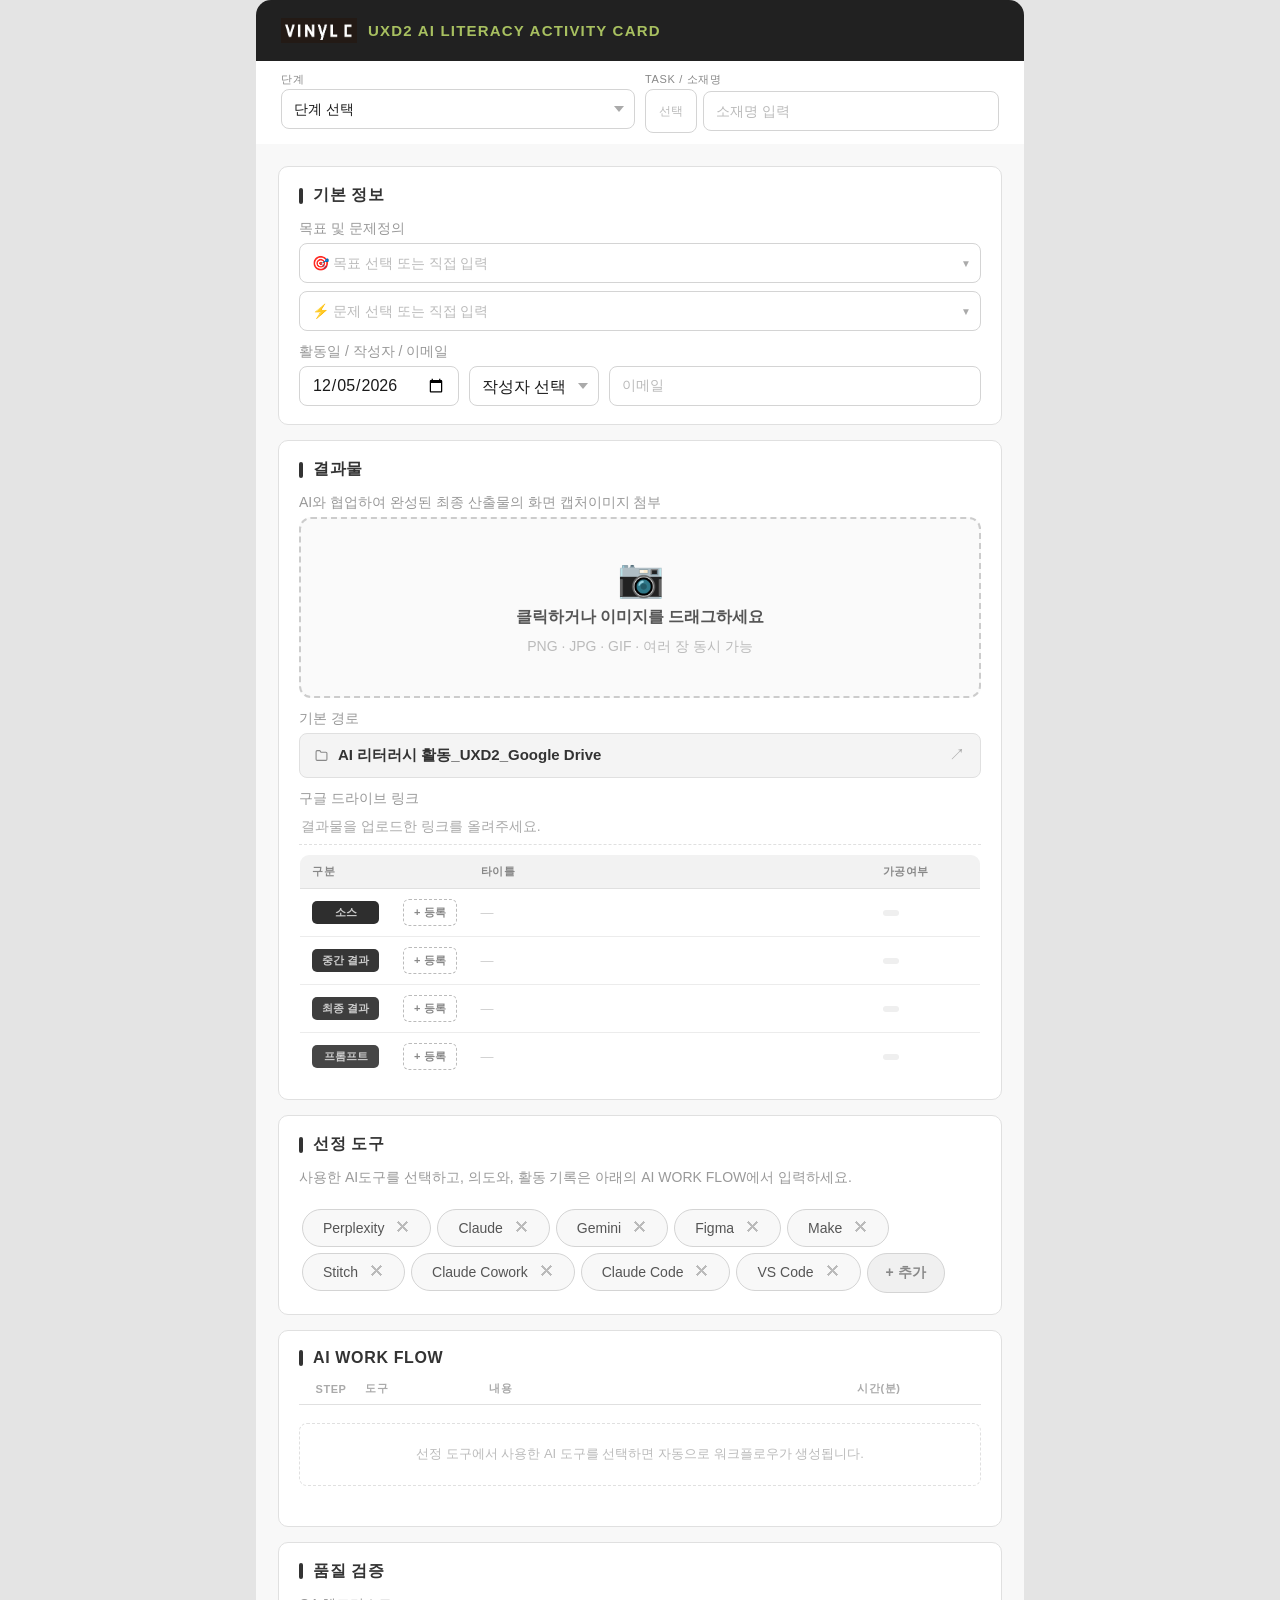
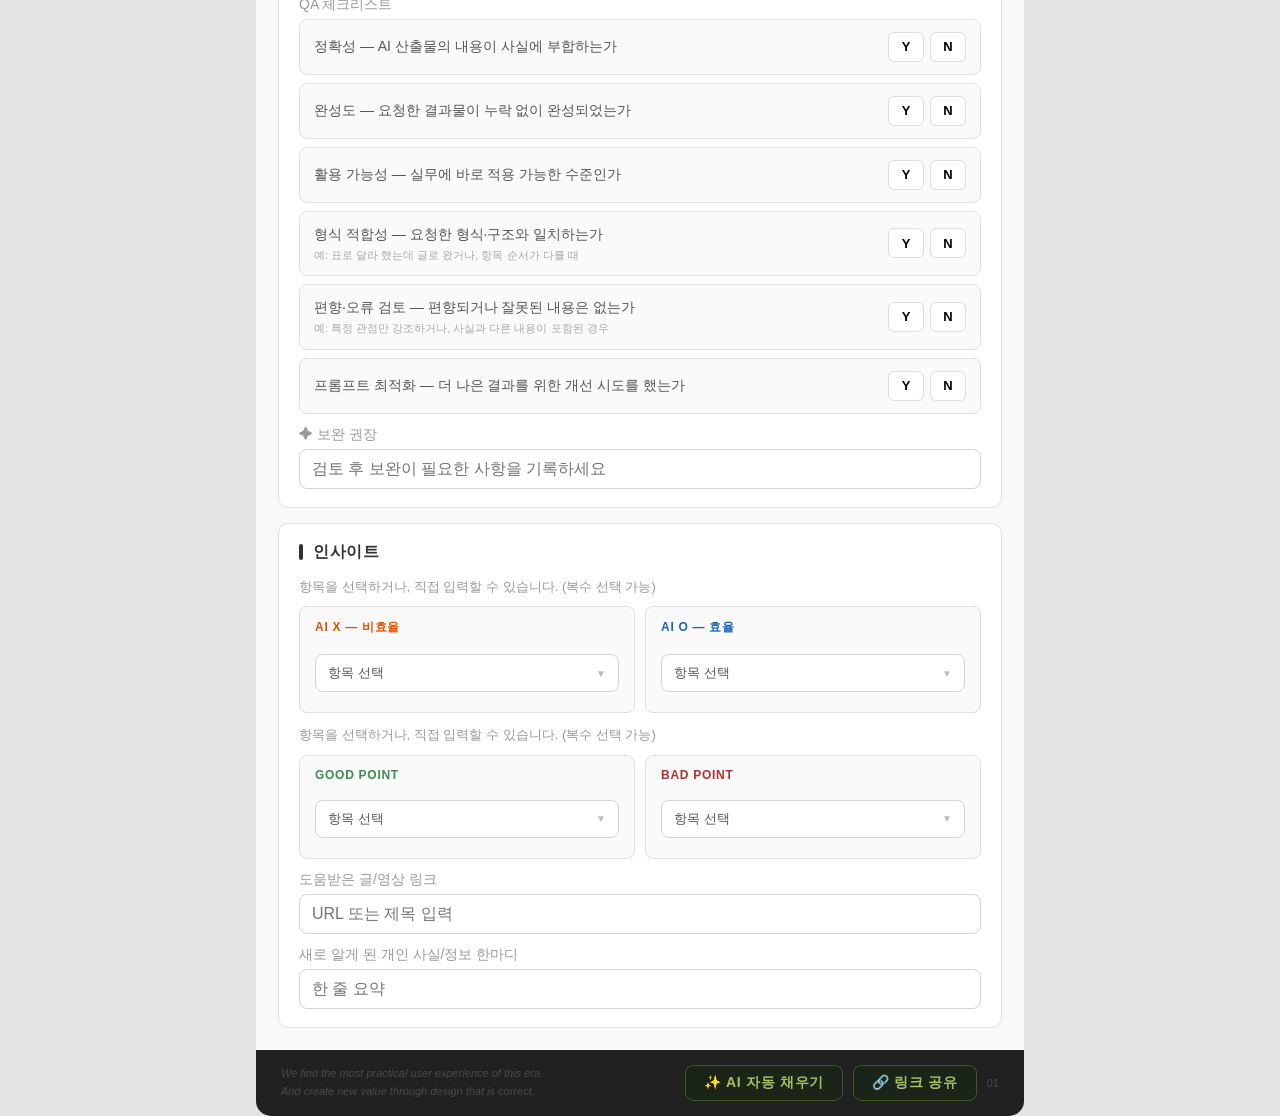
==== commit 21089fd5: "Update index.html" ====
--- a/index.html
+++ b/index.html
@@ -15,9 +15,9 @@
   body {
     font-family: 'Pretendard', sans-serif;
     background: #e4e4e4; min-height: 100vh;
-    padding: 3.8rem 1.2rem; display: flex; justify-content: center; align-items: flex-start;
-  }
-  .card-wrapper { width: 675px; max-width: 100%; animation: fadeUp .4s ease both; }
+    padding: 0; display: flex; justify-content: center; align-items: flex-start;
+  }
+  .card-wrapper { width: 100%; max-width: 768px; animation: fadeUp .4s ease both; }
   @keyframes fadeUp { from{opacity:0;transform:translateY(12px)} to{opacity:1;transform:translateY(0)} }
 
 
@@ -127,14 +127,26 @@
 
   .img-grid { display: grid; grid-template-columns: repeat(3,1fr); gap: 10px; }
   .img-thumb {
-    position: relative; border-radius: 10px; overflow: hidden;
-    border: .5px solid #e0e0e0; aspect-ratio: 4/3; background: #f0f0f0;
+    position: relative; border-radius: 10px;
+    border: .5px solid #e0e0e0; background: #f0f0f0;
+    display: flex; flex-direction: column; overflow: hidden;
+  }
+  .img-thumb-img-wrap {
+    position: relative; aspect-ratio: 4/3; overflow: hidden; flex-shrink: 0;
   }
   .img-thumb img {
     width: 100%; height: 100%; object-fit: cover; display: block;
     cursor: zoom-in; transition: transform .2s;
   }
   .img-thumb:hover img { transform: scale(1.04); }
+  .img-caption {
+    font-family: 'Pretendard', sans-serif; font-size: 12px; color: #555;
+    background: #fff; border: none; border-top: .5px solid #e8e8e8;
+    padding: 6px 10px; width: 100%; outline: none; resize: none;
+    line-height: 1.5; min-height: 52px;
+  }
+  .img-caption::placeholder { color: #bbb; }
+  body.viewer .img-caption { pointer-events: none; background: #fafafa; }
   .thumb-del {
     position: absolute; top: 5px; right: 5px;
     width: 28px; height: 28px; border-radius: 50%;
@@ -184,28 +196,131 @@
   .base-path-title { font-size: 15px; font-weight: 600; color: #333; flex: 1; }
   .base-path-arrow { font-size: 16px; color: #aaa; flex-shrink: 0; }
 
-  /* DRIVE LINKS */
-  .drive-list { display: flex; flex-direction: column; gap: 10px; }
-  .drive-row { display: flex; align-items: center; gap: 10px; }
+  /* DRIVE LINKS TABLE */
+  .drive-table {
+    width: 100%; border-collapse: collapse; margin-top: 4px;
+    border: 1px solid #e0e0e0; border-radius: 10px; overflow: hidden;
+  }
+  .drive-table thead tr { background: #f2f2f2; }
+  .drive-table th {
+    padding: 9px 12px; font-size: 11px; font-weight: 700;
+    color: #888; letter-spacing: .06em; text-transform: uppercase;
+    text-align: left; border-bottom: 1px solid #e0e0e0; white-space: nowrap;
+  }
+  .drive-table tbody tr { border-bottom: 1px solid #ececec; transition: background .12s; }
+  .drive-table tbody tr:last-child { border-bottom: none; }
+  .drive-table tbody tr:hover { background: #fafafa; }
+  .drive-table td { padding: 10px 12px; vertical-align: middle; }
+
+  /* 컬럼 너비 */
+  .dt-col-type    { width: 88px; }
+  .dt-col-action  { width: 64px; text-align: center; }
+  .dt-col-title   { }
+  .dt-col-process { width: 110px; }
+
   .drive-tag {
-    font-size: 12px; font-weight: 600; color: #ccc; border-radius: 5px;
-    padding: 6px 11px; white-space: nowrap; min-width: 78px; text-align: center;
+    display: inline-block; font-size: 11px; font-weight: 700;
+    color: #ccc; border-radius: 5px; padding: 4px 10px;
+    white-space: nowrap; text-align: center; width: 100%;
   }
   .drive-tag.t1{background:#2e2e2e} .drive-tag.t2{background:#363636}
   .drive-tag.t3{background:#3e3e3e} .drive-tag.t4{background:#464646}
-  .drive-row input { flex: 1; font-size: 15px; }
-
+
+  .dt-title-cell { max-width: 0; }
+  .drive-reg-link {
+    font-size: 13px; color: #3a78d4; text-decoration: none;
+    display: block; overflow: hidden; text-overflow: ellipsis; white-space: nowrap;
+  }
+  .drive-reg-link:hover { text-decoration: underline; }
+  .dt-empty { font-size: 13px; color: #ccc; }
+
+  .drive-reg-process {
+    display: inline-block; font-size: 11px; font-weight: 600;
+    color: #555; background: #efefef; border-radius: 4px;
+    padding: 3px 8px; white-space: nowrap;
+  }
+
+  /* 등록 / 수정 버튼 */
+  .drive-reg-btn {
+    font-family: 'Pretendard', sans-serif; font-size: 11px; font-weight: 700;
+    color: #888; background: transparent; border: 1px dashed #bbb;
+    border-radius: 6px; padding: 5px 10px; cursor: pointer; white-space: nowrap;
+    transition: all .15s;
+  }
+  .drive-reg-btn:hover { color: #3a78d4; border-color: #3a78d4; background: rgba(58,120,212,.05); }
+  .drive-reg-edit {
+    font-family: 'Pretendard', sans-serif; font-size: 11px; font-weight: 600;
+    color: #888; background: none; border: 1px solid #ddd;
+    border-radius: 6px; padding: 5px 10px; cursor: pointer; white-space: nowrap;
+    transition: all .15s;
+  }
+  .drive-reg-edit:hover { color: #333; border-color: #aaa; }
+
+  /* 드라이브 링크 등록 모달 */
+  .drive-modal-overlay {
+    position: fixed; inset: 0; background: rgba(0,0,0,.45);
+    z-index: 3000; display: flex; align-items: center; justify-content: center;
+    animation: lbIn .15s ease;
+  }
+  .drive-modal-box {
+    background: #fff; border-radius: 16px; width: 360px; max-width: calc(100vw - 32px);
+    box-shadow: 0 8px 40px rgba(0,0,0,.2); overflow: hidden;
+  }
+  .drive-modal-head {
+    display: flex; align-items: center; justify-content: space-between;
+    padding: 16px 20px; border-bottom: 1px solid #eee;
+  }
+  .drive-modal-head span { font-size: 14px; font-weight: 700; color: #222; }
+  .drive-modal-close { background: none; border: none; font-size: 18px; color: #aaa; cursor: pointer; }
+  .drive-modal-close:hover { color: #555; }
+  .drive-modal-body { padding: 20px; display: flex; flex-direction: column; gap: 14px; }
+  .drive-modal-field { display: flex; flex-direction: column; gap: 5px; }
+  .drive-modal-field label { font-size: 11px; font-weight: 700; color: #888; letter-spacing: .05em; text-transform: uppercase; }
+  .drive-modal-field input,
+  .drive-modal-field select {
+    width: 100%; border: 1px solid #ddd; border-radius: 8px;
+    padding: 9px 12px; font-family: 'Pretendard', sans-serif; font-size: 14px;
+    color: #222; background: #fafafa; outline: none; transition: border-color .15s;
+  }
+  .drive-modal-field input:focus,
+  .drive-modal-field select:focus { border-color: #3a78d4; background: #fff; }
+  .drive-modal-field input::placeholder { color: #bbb; }
+  .drive-modal-footer {
+    display: flex; gap: 8px; justify-content: flex-end;
+    padding: 14px 20px; border-top: 1px solid #eee;
+  }
+  .drive-modal-cancel {
+    font-family: 'Pretendard', sans-serif; font-size: 13px; font-weight: 600;
+    color: #888; background: #f0f0f0; border: none; border-radius: 8px;
+    padding: 9px 18px; cursor: pointer;
+  }
+  .drive-modal-cancel:hover { background: #e4e4e4; }
+  .drive-modal-save {
+    font-family: 'Pretendard', sans-serif; font-size: 13px; font-weight: 700;
+    color: #fff; background: #3a3a3a; border: none; border-radius: 8px;
+    padding: 9px 20px; cursor: pointer;
+  }
+  .drive-modal-save:hover { background: #555; }
+
+  /* DATA SOURCE */  body.viewer
   /* TOOL BADGES */
-  .badge-grid { display: flex; flex-wrap: wrap; gap: 8px; }
+  .badge-grid { display: flex; flex-wrap: wrap; gap: 0; padding: 4px 0; align-items: center; }
   .tool-badge {
-    font-size: 14px; padding: 6px 12px 6px 15px; border-radius: 25px;
+    font-size: 14px; padding: 10px 18px 10px 20px; margin: 3px; border-radius: 25px;
     border: .5px solid var(--border-i); color: var(--text-s); background: #f8f8f8;
     cursor: pointer; transition: all .15s; user-select: none;
     font-family: 'Pretendard', sans-serif; font-weight: 500;
-    display: inline-flex; align-items: center; gap: 6px;
+    display: inline-flex; align-items: center; gap: 10px;
   }
   .tool-badge:hover { border-color: #aaa; background: #f0f0f0; }
   .tool-badge.active { background: #1a1a1a; color: #eee; border-color: #1a1a1a; }
+  .badge-count {
+    font-size: 11px; font-weight: 700; color: #fff; background: #555;
+    border-radius: 50%; min-width: 18px; height: 18px;
+    display: inline-flex; align-items: center; justify-content: center;
+    padding: 0 4px; margin-left: 2px; line-height: 1;
+  }
+  .tool-badge.active .badge-count { background: #a8c060; color: #1a1a1a; }
   .badge-del {
     font-size: 16px; line-height: 1; color: #bbb; cursor: pointer;
     padding: 0 1px; transition: color .12s;
@@ -213,12 +328,12 @@
   .tool-badge:hover .badge-del { color: #888; }
   .tool-badge.active .badge-del { color: #777; }
   .badge-del:hover { color: #e55 !important; }
-  .add-tool-row { margin-top: 8px; }
+  .add-tool-row { margin-top: 0; }
   .add-tool-btn {
     font-family: 'Pretendard', sans-serif; font-size: 14px; font-weight: 600;
     color: #888; background: #f0f0f0; border: .5px solid var(--border-i);
-    border-radius: 25px; padding: 6px 16px; cursor: pointer; white-space: nowrap;
-    transition: all .15s;
+    border-radius: 25px; padding: 10px 18px; cursor: pointer; white-space: nowrap;
+    transition: all .15s; align-self: center; margin: 3px;
   }
   .add-tool-btn:hover { background: #1a1a1a; color: #eee; border-color: #1a1a1a; }
   .add-tool-input {
@@ -269,9 +384,9 @@
   .wf-header span { font-size: 11px; font-weight: 600; color: #aaa; letter-spacing: .05em; }
   .wf-col-step  { flex: 0 0 56px; text-align: center; }
   .wf-col-tool  { flex: 0 0 118px; }
-  .wf-col-intent{ flex: 1; }
-  .wf-col-action{ flex: 1; }
-  .wf-col-del   { flex: 0 0 28px; }
+  .wf-col-detail{ flex: 1; }
+  .wf-col-time  { flex: 0 0 72px; text-align: center; }
+  .wf-col-actions { flex: 0 0 56px; display: flex; justify-content: center; }
   .wf-list { display: flex; flex-direction: column; gap: 6px; }
   .wf-row { display: flex; align-items: center; gap: 6px; }
   .wf-step {
@@ -289,19 +404,90 @@
     background-repeat: no-repeat; background-position: right 8px center; padding-right: 22px;
   }
   .wf-tool:focus { border-color: #999; }
-  .wf-input {
-    flex: 1; font-family: 'Pretendard', sans-serif; font-size: 14px; color: var(--text-p);
-    background: var(--bg-sec); border: .5px solid var(--border-i); border-radius: 8px;
-    padding: 0 10px; height: 38px; outline: none; transition: border-color .15s; cursor: pointer;
-  }
-  .wf-input:focus { border-color: #999; }
-  .wf-del {
-    flex: 0 0 28px; height: 28px; width: 28px; border-radius: 50%;
-    background: #f0f0f0; border: none; color: #bbb; font-size: 14px;
-    cursor: pointer; display: flex; align-items: center; justify-content: center;
-    transition: all .15s; flex-shrink: 0;
-  }
-  .wf-del:hover { background: #e53935; color: #fff; }
+  .wf-detail-btn {
+    flex: 1; font-family: 'Pretendard', sans-serif; font-size: 13px;
+    color: #888; background: var(--bg-sec); border: .5px solid var(--border-i);
+    border-radius: 8px; padding: 0 12px; height: 38px; cursor: pointer;
+    text-align: left; transition: all .15s; white-space: nowrap;
+    overflow: hidden; text-overflow: ellipsis;
+  }
+  .wf-detail-btn:hover { border-color: #aaa; background: #f5f5f5; }
+  .wf-detail-btn.has-data { color: var(--text-p); font-weight: 500; }
+  .wf-row-actions {
+    flex: 0 0 56px; display: flex; align-items: center; justify-content: center; gap: 4px;
+  }
+  .wf-row-add, .wf-row-del {
+    width: 24px; height: 24px; border-radius: 50%;
+    border: none; font-size: 13px; cursor: pointer;
+    display: flex; align-items: center; justify-content: center;
+    transition: all .15s; flex-shrink: 0; line-height: 1;
+  }
+  .wf-row-add { background: #f0f0f0; color: #888; }
+  .wf-row-add:hover { background: #3a78d4; color: #fff; }
+  .wf-row-del { background: #f0f0f0; color: #bbb; }
+  .wf-row-del:hover { background: #e53935; color: #fff; }
+  .wf-time {
+    flex: 0 0 72px; font-family: 'Pretendard', sans-serif; font-size: 13px;
+    color: var(--text-p); background: var(--bg-sec); border: .5px solid var(--border-i);
+    border-radius: 8px; padding: 0 6px; height: 38px; outline: none;
+    text-align: center; transition: border-color .15s;
+  }
+  .wf-time:focus { border-color: #999; }
+  .wf-time::placeholder { color: #ccc; font-size: 12px; }
+  .wf-total {
+    display: flex; justify-content: flex-end; align-items: center; gap: 8px;
+    padding: 8px 4px 0; margin-top: 4px; border-top: .5px solid var(--border);
+  }
+  .wf-total-label { font-size: 12px; font-weight: 600; color: #888; }
+  .wf-total-value { font-size: 14px; font-weight: 700; color: var(--text-p); }
+
+  /* WF 상세 입력 모달 */
+  .wf-modal-overlay {
+    position: fixed; inset: 0; background: rgba(0,0,0,.45);
+    z-index: 3000; display: flex; align-items: center; justify-content: center;
+    animation: lbIn .15s ease;
+  }
+  .wf-modal-box {
+    background: #fff; border-radius: 16px; width: 420px; max-width: calc(100vw - 32px);
+    box-shadow: 0 8px 40px rgba(0,0,0,.2); overflow: hidden;
+  }
+  .wf-modal-head {
+    display: flex; align-items: center; justify-content: space-between;
+    padding: 16px 20px; border-bottom: 1px solid #eee;
+  }
+  .wf-modal-head span { font-size: 14px; font-weight: 700; color: #222; }
+  .wf-modal-close { background: none; border: none; font-size: 18px; color: #aaa; cursor: pointer; }
+  .wf-modal-close:hover { color: #555; }
+  .wf-modal-body { padding: 20px; display: flex; flex-direction: column; gap: 14px; }
+  .wf-modal-field { display: flex; flex-direction: column; gap: 5px; }
+  .wf-modal-field label { font-size: 11px; font-weight: 700; color: #888; letter-spacing: .05em; text-transform: uppercase; }
+  .wf-modal-field input,
+  .wf-modal-field textarea {
+    width: 100%; border: 1px solid #ddd; border-radius: 8px;
+    padding: 9px 12px; font-family: 'Pretendard', sans-serif; font-size: 14px;
+    color: #222; background: #fafafa; outline: none; transition: border-color .15s;
+  }
+  .wf-modal-field textarea { resize: vertical; min-height: 60px; line-height: 1.5; }
+  .wf-modal-field input:focus,
+  .wf-modal-field textarea:focus { border-color: #3a78d4; background: #fff; }
+  .wf-modal-field input::placeholder,
+  .wf-modal-field textarea::placeholder { color: #bbb; }
+  .wf-modal-footer {
+    display: flex; gap: 8px; justify-content: flex-end;
+    padding: 14px 20px; border-top: 1px solid #eee;
+  }
+  .wf-modal-cancel {
+    font-family: 'Pretendard', sans-serif; font-size: 13px; font-weight: 600;
+    color: #888; background: #f0f0f0; border: none; border-radius: 8px;
+    padding: 9px 18px; cursor: pointer;
+  }
+  .wf-modal-cancel:hover { background: #e4e4e4; }
+  .wf-modal-save {
+    font-family: 'Pretendard', sans-serif; font-size: 13px; font-weight: 700;
+    color: #fff; background: #3a3a3a; border: none; border-radius: 8px;
+    padding: 9px 20px; cursor: pointer;
+  }
+  .wf-modal-save:hover { background: #555; }
   .wf-add-btn {
     margin-top: 10px; font-family: 'Pretendard', sans-serif; font-size: 13px;
     font-weight: 600; color: #888; background: #f0f0f0; border: .5px solid var(--border-i);
@@ -330,6 +516,7 @@
   .wf-img-btn:hover { background: #dde3ff; }
   body.viewer .wf-footer-btns { display: none !important; }
   body.viewer #wf-img-btn { display: block !important; }
+  body.viewer #wf-img-btn.wf-empty-viewer { display: none !important; }
 
   /* FLOW MODAL */
   .flow-modal {
@@ -374,8 +561,8 @@
   .flow-generating span { font-size: 14px; color: #888; }
   @keyframes spin { to { transform: rotate(360deg); } }
   #flow-result svg { width: 100%; height: auto; }
-  body.viewer .wf-input { pointer-events: auto; cursor: pointer; }
-  body.viewer .wf-del, body.viewer .wf-add-btn { display: none !important; }
+  body.viewer .wf-detail-btn { pointer-events: auto; cursor: pointer; }
+  body.viewer .wf-row-add, body.viewer .wf-row-del, body.viewer .wf-add-btn { display: none !important; }
 
 
   /* QA CHECKLIST */
@@ -471,17 +658,6 @@
     margin-top: 3px; line-height: 1.4;
   }
 
-  /* EFFICIENCY */
-  .eff-row { display: grid; grid-template-columns: 1fr 1fr; gap: 10px; }
-  .eff-box {
-    background: #fafafa; border: .5px solid var(--border);
-    border-radius: 8px; padding: 12px 15px; display: flex; flex-direction: column; gap: 5px;
-  }
-  .eff-box .e-label { font-size: 12px; font-weight: 600; color: var(--text-m); text-transform: uppercase; letter-spacing: .06em; }
-  .eff-box .e-guide { font-size: 11px; color: #bbb; margin: 4px 0 6px; line-height: 1.5; }
-  .eff-box textarea { border: none; background: transparent; padding: 0; font-size: 15px; color: var(--text-s); min-height: 50px; box-shadow: none; }
-  .eff-box textarea:focus { box-shadow: none; }
-
   /* INSIGHT */
   .ins-row { display: grid; grid-template-columns: 1fr 1fr; gap: 10px; }
   .ins-box {
@@ -493,6 +669,99 @@
   .ins-box.bad  .i-tag { color: #b03030; }
   .ins-box textarea { border: none; background: transparent; padding: 0; font-size: 15px; color: var(--text-s); min-height: 55px; box-shadow: none; }
   .ins-box textarea:focus { box-shadow: none; }
+  .ins-guide {
+    font-size: 13px; color: #999; margin-bottom: 10px; line-height: 1.5;
+  }
+  /* 커스텀 드롭다운 */
+  .ins-dd-wrap { position: relative; margin-bottom: 8px; }
+  .ins-dd-trigger {
+    width: 100%; font-family: 'Pretendard', sans-serif; font-size: 13px;
+    color: var(--text-s); background: var(--bg-sec); border: .5px solid var(--border-i);
+    border-radius: 8px; padding: 9px 12px; height: 38px; cursor: pointer;
+    text-align: left; transition: border-color .15s;
+    display: flex; justify-content: space-between; align-items: center;
+  }
+  .ins-dd-trigger:hover { border-color: #aaa; }
+  .ins-dd-panel {
+    display: none; position: absolute; left: 0; right: 0; top: 100%; margin-top: 4px;
+    background: #fff; border: 1px solid #ddd; border-radius: 10px;
+    box-shadow: 0 6px 24px rgba(0,0,0,.12); z-index: 100;
+    max-height: 320px; overflow-y: auto;
+  }
+  .ins-dd-panel.open { display: block; }
+  /* 직접 작성하기 */
+  .ins-dd-direct {
+    padding: 10px 14px; font-size: 13px; font-weight: 600; color: #3a78d4;
+    cursor: pointer; border-bottom: 1px solid #eee; transition: background .1s;
+  }
+  .ins-dd-direct:hover { background: #f0f6ff; }
+  /* 아코디언 그룹 */
+  .ins-dd-group { border-bottom: 1px solid #f0f0f0; }
+  .ins-dd-group:last-child { border-bottom: none; }
+  .ins-dd-group-title {
+    padding: 10px 14px; font-size: 12px; font-weight: 700; color: #555;
+    cursor: pointer; display: flex; justify-content: space-between; align-items: center;
+    transition: background .1s; user-select: none; letter-spacing: .03em;
+  }
+  .ins-dd-group-title:hover { background: #fafafa; }
+  .ins-dd-group-title::after { content: '▼'; font-size: 9px; color: #bbb; transition: transform .2s; }
+  .ins-dd-group-title.open::after { transform: rotate(180deg); }
+  .ins-dd-group-items { display: none; }
+  .ins-dd-group-items.open { display: block; }
+  .ins-dd-item {
+    padding: 8px 14px 8px 28px; font-size: 13px; color: #444;
+    cursor: pointer; transition: background .1s; line-height: 1.4;
+    display: flex; align-items: flex-start; gap: 8px;
+  }
+  .ins-dd-item:hover { background: #f5f5f5; }
+  .ins-dd-item input[type="checkbox"] {
+    margin-top: 2px; flex-shrink: 0; cursor: pointer;
+    accent-color: #3a78d4; width: 16px; height: 16px;
+  }
+  .ins-dd-item label { cursor: pointer; flex: 1; }
+  .ins-dd-footer {
+    padding: 10px 14px; border-top: 1px solid #eee;
+    display: flex; justify-content: flex-end; position: sticky; bottom: 0; background: #fff;
+  }
+  .ins-dd-confirm {
+    font-family: 'Pretendard', sans-serif; font-size: 13px; font-weight: 700;
+    color: #fff; background: #3a3a3a; border: none; border-radius: 8px;
+    padding: 8px 20px; cursor: pointer; transition: background .15s;
+  }
+  .ins-dd-confirm:hover { background: #555; }
+  /* 태그 */
+  .ins-tags { display: flex; flex-direction: column; gap: 8px; margin-bottom: 8px; }
+  .ins-tag-box {
+    border: 1px solid #e8e8e8; border-radius: 8px; overflow: hidden;
+  }
+  .ins-tag-box-title {
+    font-size: 11px; font-weight: 700; color: #888; letter-spacing: .04em;
+    padding: 6px 12px; background: #f5f5f5;
+  }
+  .ins-box.good .ins-tag-box-title { background: #e8f5e9; color: #2e7d32; }
+  .ins-box.bad .ins-tag-box-title  { background: #fce4ec; color: #c62828; }
+  .ins-box.aix .ins-tag-box-title  { background: #fff3e0; color: #e65100; }
+  .ins-box.aio .ins-tag-box-title  { background: #e3f2fd; color: #1565c0; }
+  .ins-box.aix .i-tag { color: #e65100; }
+  .ins-box.aio .i-tag { color: #1565c0; }
+  .ins-tag-box-list { display: flex; flex-direction: column; }
+  .ins-tag-box-item {
+    font-size: 13px; color: #444; padding: 7px 12px;
+    display: flex; justify-content: space-between; align-items: center;
+    border-top: 1px solid #f0f0f0;
+  }
+  .ins-tag-box-item:first-child { border-top: none; }
+  .ins-tag-del {
+    font-size: 13px; cursor: pointer; color: #bbb; line-height: 1;
+    transition: color .12s; flex-shrink: 0; padding: 0 2px;
+  }
+  .ins-tag-del:hover { color: #e53935; }
+  .ins-direct-ta {
+    width: 100%; border: none; background: transparent; outline: none;
+    font-family: 'Pretendard', sans-serif; font-size: 13px; color: #444;
+    resize: vertical; min-height: 40px; line-height: 1.5;
+  }
+  .ins-direct-ta::placeholder { color: #bbb; }
 
   /* MY LINK BANNER */
 
@@ -729,7 +998,71 @@
   .date-author-row #edited-name { flex: 0 0 130px; height: 40px; }
   .date-author-row #edited-email { flex: 1; height: 40px; }
 
+
+  /* ── COMBO SELECT (목표/문제 드롭다운) ── */
+  .combo-wrap { position: relative; }
+  .combo-wrap input { width: 100%; padding-right: 32px !important; }
+  .combo-arrow {
+    position: absolute; right: 10px; top: 50%; transform: translateY(-50%);
+    pointer-events: none; color: #aaa; font-size: 10px;
+  }
+  .combo-dropdown {
+    display: none; position: absolute; top: calc(100% + 4px); left: 0; right: 0;
+    background: #fff; border: .5px solid #ddd; border-radius: 10px;
+    box-shadow: 0 6px 24px rgba(0,0,0,.12); z-index: 500;
+    max-height: 320px; overflow-y: auto;
+  }
+  .combo-dropdown.open { display: block; }
+  .combo-option {
+    padding: 9px 14px 9px 28px; font-size: 13px; color: #333; cursor: pointer;
+    font-family: 'Pretendard', sans-serif; transition: background .1s;
+    border-bottom: .5px solid #f5f5f5;
+  }
+  .combo-option:last-child { border-bottom: none; }
+  .combo-option:hover, .combo-option.active { background: #f5f5f5; color: #111; }
+  .combo-option.hidden { display: none; }
+  .combo-group {
+    border-bottom: .5px solid #eee;
+  }
+  .combo-group:last-child { border-bottom: none; }
+  .combo-group-header {
+    padding: 10px 14px;
+    font-size: 12px; font-weight: 700; color: #888;
+    letter-spacing: .05em;
+    font-family: 'Pretendard', sans-serif;
+    background: #fafafa;
+    cursor: pointer; user-select: none;
+    display: flex; justify-content: space-between; align-items: center;
+    transition: background .1s;
+  }
+  .combo-group-header:hover { background: #f0f0f0; }
+  .combo-group-header::after { content: '▼'; font-size: 9px; color: #bbb; transition: transform .2s; }
+  .combo-group-header.open::after { transform: rotate(180deg); }
+  .combo-group-header.hidden { display: none; }
+  .combo-group-items { display: none; }
+  .combo-group-items.open { display: block; }
+  .gp-guide {
+    font-size: 12px; color: #888; font-family: 'Pretendard', sans-serif;
+    background: #f7f7f7; border: .5px solid #e8e8e8; border-radius: 8px;
+    padding: 8px 12px; line-height: 1.6; margin-bottom: 4px;
+  }
+  .gp-guide strong { color: #555; font-weight: 600; }
+  .combo-direct-item { font-weight: 600; color: #555; border-bottom: none; }
+  .combo-direct-item:hover { background: #f0f0f0; }
+
   #problem-input::placeholder { color: #bbb; font-size: 14px; }
+  #task-input::placeholder { color: #bbb; font-size: 14px; }
+  .gp-direct-wrap { display: flex; flex-direction: column; gap: 4px; }
+  .gp-direct-label { font-size: 11px; color: #888; font-weight: 600; font-family: 'Pretendard', sans-serif; letter-spacing: .04em; }
+  .gp-direct-textarea {
+    width: 100%; font-family: 'Pretendard', sans-serif; font-size: 14px;
+    color: #1a1a1a; background: var(--bg-sec); border: .5px solid var(--border-i);
+    border-radius: 8px; padding: 9px 12px; outline: none; resize: none;
+    line-height: 1.5; transition: border-color .15s;
+  }
+  .gp-direct-textarea:focus { border-color: #999; }
+  .gp-direct-textarea::placeholder { color: #bbb; font-size: 14px; }
+  #goal-input-text::placeholder { color: #bbb; font-size: 14px; }
   #problem-input:read-only { color: var(--text-p); }
 
   /* EMOJI PICKER */
@@ -758,6 +1091,18 @@
     padding: 10px; width: 300px; box-shadow: 0 6px 24px rgba(0,0,0,.14);
   }
   .emoji-picker.open { display: block; }
+  .ep-guide {
+    font-size: 12px; color: #888; margin-bottom: 8px; line-height: 1.4;
+    font-family: 'Pretendard', sans-serif;
+  }
+  .ep-search {
+    width: 100%; font-family: 'Pretendard', sans-serif; font-size: 13px;
+    border: 1px solid #e0e0e0; border-radius: 8px; padding: 7px 10px;
+    outline: none; margin-bottom: 8px; color: #333; background: #f9f9f9;
+    transition: border-color .15s;
+  }
+  .ep-search:focus { border-color: #999; background: #fff; }
+  .ep-search::placeholder { color: #bbb; }
   .ep-tabs { display: flex; gap: 4px; margin-bottom: 8px; border-bottom: .5px solid #eee; padding-bottom: 8px; }
   .ep-tab {
     font-size: 18px; width: 36px; height: 32px; border: none; background: none;
@@ -791,59 +1136,233 @@
   body.viewer .tool-badge { cursor: default; pointer-events: none; }
   body.viewer .img-thumb { pointer-events: auto; }
   body.viewer .img-thumb img { cursor: zoom-in; }
+  .wf-time.viewer-empty-time::placeholder { color: #e53935; font-style: italic; }
+  .viewer-empty-msg { font-size: 12px; color: #e53935; font-style: italic; font-family: 'Pretendard', sans-serif; }
+  input.viewer-empty::placeholder { color: #e53935 !important; }
+  input.viewer-empty, textarea.viewer-empty { color: #e53935 !important; }
+  body.viewer .ins-dd-trigger { pointer-events: none; opacity: 0.5; cursor: default; }
+  body.viewer .ins-dd-panel { display: none !important; }
+  body.viewer .ins-tag-del { display: none !important; }
+  body.viewer .ins-dd-direct { display: none !important; }
+  body.viewer .ins-direct-box textarea { pointer-events: none; }
+  body.viewer .ins-direct-close { display: none !important; }
   body.viewer .sub-field input,
   body.viewer .flow-input,
   body.viewer .edited-input,
   body.viewer .tool-memo-input { background: transparent; border-color: transparent; }
 
   /* ── MOBILE RESPONSIVE ── */
-  @media (max-width: 560px) {
-    body { padding: 0; background: #fff; }
-    .card-wrapper { width: 100%; border-radius: 0; }
-    .card-header { border-radius: 0; }
+  /* ── 태블릿 (768px 이하) ── */
+  /* ── AI 자동 채우기 모달 ── */
+  .ai-fill-overlay {
+    display: none; position: fixed; inset: 0; z-index: 10010;
+    background: rgba(0,0,0,.6); backdrop-filter: blur(4px);
+    align-items: flex-start; justify-content: center; padding: 16px;
+    overflow-y: auto;
+  }
+  .ai-fill-overlay.open { display: flex; animation: lbIn .18s ease; }
+  .ai-fill-box {
+    background: #fff; border-radius: 16px; width: 100%; max-width: 640px;
+    max-height: calc(100vh - 32px); display: flex; flex-direction: column; overflow: hidden;
+    box-shadow: 0 20px 60px rgba(0,0,0,.3); margin-top: 0;
+  }
+  .ai-fill-head {
+    background: #1a1a1a; padding: 18px 22px;
+    display: flex; align-items: center; justify-content: space-between; flex-shrink: 0;
+  }
+  .ai-fill-head-title { color: #fff; font-size: 16px; font-weight: 700; display: flex; align-items: center; gap: 8px; }
+  .ai-fill-head-sub { color: #888; font-size: 12px; margin-top: 2px; }
+  .ai-fill-close { background: none; border: none; color: #888; font-size: 20px; cursor: pointer; padding: 4px; line-height: 1; }
+  .ai-fill-close:hover { color: #fff; }
+  .ai-fill-body { padding: 20px 22px; flex: 1; overflow-y: auto; display: flex; flex-direction: column; gap: 14px; }
+  .ai-fill-guide {
+    font-size: 13px; color: #555; background: #f8f8f8; border: .5px solid #e8e8e8;
+    border-radius: 10px; padding: 12px 14px; line-height: 1.7;
+  }
+  .ai-fill-guide strong { color: #1a1a1a; }
+  .ai-fill-guide ul { margin: 6px 0 0 16px; }
+  .ai-fill-guide li { margin-bottom: 2px; }
+  .ai-fill-ta {
+    width: 100%; min-height: 180px; max-height: 300px; resize: vertical;
+    font-family: 'Pretendard', sans-serif; font-size: 13px; color: #1a1a1a;
+    background: #fff; border: 1.5px solid #d0d0d0; border-radius: 10px;
+    padding: 12px 14px; outline: none; line-height: 1.6;
+    transition: border-color .15s;
+  }
+  .ai-fill-ta:focus { border-color: #a8c060; }
+  .ai-fill-ta::placeholder { color: #bbb; font-size: 13px; }
+  .ai-fill-footer { padding: 14px 22px; border-top: .5px solid #eee; display: flex; gap: 8px; justify-content: flex-end; flex-shrink: 0; }
+  .ai-fill-cancel { font-family: 'Pretendard', sans-serif; font-size: 14px; color: #888; background: #f0f0f0; border: .5px solid #ddd; border-radius: 8px; padding: 10px 18px; cursor: pointer; }
+  .ai-fill-cancel:hover { background: #e8e8e8; }
+  .ai-fill-run {
+    font-family: 'Pretendard', sans-serif; font-size: 14px; font-weight: 700;
+    color: #1a2418; background: #a8c060; border: none; border-radius: 8px;
+    padding: 10px 22px; cursor: pointer; transition: background .15s;
+    display: flex; align-items: center; gap: 6px;
+  }
+  .ai-fill-run:hover { background: #96ad50; }
+  .ai-fill-run:disabled { opacity: .6; cursor: wait; }
+  .ai-fill-progress {
+    display: none; align-items: center; gap: 10px;
+    font-size: 13px; color: #555; padding: 8px 0;
+  }
+  .ai-fill-progress.show { display: flex; }
+  .ai-fill-spinner {
+    width: 18px; height: 18px; border: 2px solid #e0e0e0;
+    border-top-color: #a8c060; border-radius: 50%;
+    animation: spin .7s linear infinite; flex-shrink: 0;
+  }
+  @keyframes spin { to { transform: rotate(360deg); } }
+  .ai-fill-prompt-guide {
+    background: #1a1a1a; border-radius: 10px; padding: 12px 14px;
+    display: flex; flex-direction: column; gap: 8px;
+  }
+  .ai-fill-prompt-guide-title {
+    font-size: 12px; font-weight: 700; color: #a8c060; letter-spacing: .02em;
+  }
+  .ai-fill-prompt-guide-copy {
+    display: flex; gap: 8px; align-items: flex-start;
+  }
+  .ai-fill-prompt-guide-text {
+    font-size: 12px; color: #ccc; line-height: 1.7; flex: 1;
+    white-space: pre-wrap; word-break: break-all;
+    max-height: 120px; overflow-y: auto;
+    background: #2a2a2a; border-radius: 6px; padding: 8px 10px;
+  }
+  .ai-fill-prompt-copy-btn {
+    font-family: 'Pretendard', sans-serif; font-size: 12px; font-weight: 600;
+    color: #1a1a1a; background: #a8c060; border: none; border-radius: 6px;
+    padding: 6px 12px; cursor: pointer; white-space: nowrap; flex-shrink: 0;
+    transition: background .15s;
+  }
+  .ai-fill-prompt-copy-btn:hover { background: #96ad50; }
+  .ai-fill-result {
+    display: none; font-size: 13px; color: #3a7a20; background: #f0f7e6;
+    border: .5px solid #c8e08a; border-radius: 8px; padding: 10px 14px; line-height: 1.6;
+  }
+  .ai-fill-result.show { display: block; }
+  .ai-fill-result.error { color: #c00; background: #fff0f0; border-color: #f0b0b0; }
+  .f-btn.ai-fill { color: #a8c060; background: #1a2418; border-color: #3a5a2a; }
+  .f-btn.ai-fill:hover { background: #243020; color: #c8e080; border-color: #5a8a3a; }
+
+  @media (max-width: 768px) {
+    body { padding: 0; background: #f0f0f0; }
+    .card-wrapper { border-radius: 0; }
+    .card-header { border-radius: 0; padding: 14px 18px; }
     .card-footer { border-radius: 0; }
-
-    /* 2열 → 1열 */
+    .card-sub { grid-template-columns: 1fr; padding: 10px 16px; gap: 8px; }
+    .card-body { padding: 14px; gap: 12px; }
+    .sec { padding: 14px 16px; }
     .two-col { grid-template-columns: 1fr; }
-    .card-sub { grid-template-columns: 1fr; }
-
-    /* 효율·인사이트 2열 → 1열 */
     .eff-row { grid-template-columns: 1fr; }
     .ins-row { grid-template-columns: 1fr; }
-
-    /* Edited by 세로 정렬 */
-    .edited-row { flex-direction: column; align-items: stretch; }
-    .edited-sep { text-align: left; padding: 2px 0; }
-
-    /* 드라이브 태그 최소 너비 축소 */
-    .drive-tag { min-width: 65px; font-size: 11px; padding: 5px 8px; }
-
-    /* 푸터 버튼 감싸기 */
-    .card-footer { flex-direction: column; gap: 12px; align-items: stretch; padding: 18px 20px; }
-    .footer-right { display: flex; flex-wrap: wrap; gap: 8px; justify-content: flex-end; }
+    .date-author-row { flex-wrap: wrap; gap: 8px; }
+    .date-author-row input[type="date"] { flex: 1 1 140px; }
+    .date-author-row #edited-name { flex: 1 1 120px; }
+    .date-author-row #edited-email { flex: 1 1 160px; }
+    .drive-table { font-size: 13px; }
+    .dt-col-type { width: 72px; }
+    .dt-col-action { width: 54px; }
+    .dt-col-process { width: 90px; }
+    .wf-col-step { flex: 0 0 46px; font-size: 11px; }
+    .wf-col-tool { flex: 0 0 100px; }
+    .wf-col-time { flex: 0 0 60px; }
+    .wf-col-actions { flex: 0 0 48px; }
+    .combo-dropdown { max-height: 260px; }
+    .ins-dd-panel { max-height: 260px; }
+    .gp-guide { font-size: 12px; }
+    .sec-title { font-size: 14px; }
+    .field label { font-size: 13px; }
+    .datasrc-grid { grid-template-columns: 1fr; }
+  }
+
+  /* ── 모바일 (480px 이하) ── */
+  @media (max-width: 480px) {
+    body { padding: 0; background: #fff; overflow-x: hidden; }
+    .card-wrapper { max-width: 100%; width: 100%; border-radius: 0; }
+    .card-header { border-radius: 0; padding: 14px 16px; }
+    .card-footer { border-radius: 0; flex-direction: column; gap: 10px; align-items: stretch; padding: 14px 16px; }
+    .footer-right { display: flex; flex-wrap: wrap; gap: 6px; justify-content: flex-end; }
     .footer-slogan { font-size: 10px; }
-
-    /* 플로우 노드 너비 축소 */
-    .flow-node { min-width: 75px; font-size: 11px; padding: 8px 9px; }
-
-    /* 카드 내부 여백 */
-    .card-body { padding: 15px; }
-    .sec { padding: 15px 18px; }
-
-    /* iOS date input 네이티브 UI 깨짐 수정 */
-    input[type="date"] {
-      -webkit-appearance: none;
-      appearance: none;
-      min-height: 48px;
-      display: block;
-    }
-    input[type="date"]::-webkit-date-and-time-value {
-      text-align: left;
-      padding: 0;
-      margin: 0;
-    }
-
-    /* 모바일 링크 배너 */
+    .f-btn { padding: 8px 12px; font-size: 13px; }
+    .brand-label { font-size: 12px; letter-spacing: .04em; }
+    .card-sub { padding: 10px 16px; gap: 8px; }
+    .card-body { padding: 12px; gap: 10px; }
+    .sec { padding: 13px 14px; gap: 10px; }
+    .sec-title { font-size: 14px; }
+
+    /* 기본정보: 활동일/작성자/이메일 세로 */
+    .date-author-row { flex-direction: column; gap: 8px; }
+    .date-author-row input[type="date"],
+    .date-author-row #edited-name,
+    .date-author-row #edited-email { flex: unset; width: 100%; height: 44px; }
+
+    /* 드라이브 테이블 */
+    .drive-table { font-size: 12px; }
+    .dt-col-type { width: 56px; }
+    .dt-col-action { width: 46px; }
+    .dt-col-process { width: 76px; }
+    .drive-tag { min-width: 52px; font-size: 10px; padding: 4px 6px; }
+    .drive-reg-btn, .drive-reg-edit { font-size: 11px; padding: 4px 6px; }
+
+    /* WF: 시간·액션 열 축소 */
+    .wf-col-step { flex: 0 0 38px; font-size: 10px; }
+    .wf-col-tool { flex: 0 0 88px; font-size: 12px; }
+    .wf-col-time { flex: 0 0 52px; }
+    .wf-col-actions { flex: 0 0 42px; }
+    .wf-row { gap: 4px; }
+    .wf-detail-btn { font-size: 12px; padding: 6px 8px; }
+    .wf-time { font-size: 12px; padding: 6px 4px; }
+    .wf-row-add, .wf-row-del { width: 20px; height: 20px; font-size: 13px; }
+
+    /* WF 헤더 */
+    .wf-header { font-size: 11px; }
+
+    /* QA */
+    .qa-row { padding: 10px 12px; }
+    .qa-check-text { font-size: 13px; }
+    .qa-y, .qa-n { width: 32px; height: 28px; font-size: 12px; }
+
+    /* 플로우 인포그래픽 */
+    .flow-node { min-width: 65px; font-size: 10px; padding: 6px 7px; }
+
+    /* 콤보박스 */
+    .combo-dropdown { max-height: 240px; }
+    .combo-group-header { font-size: 10px; padding: 6px 12px 3px; }
+    .combo-option { font-size: 13px; padding: 8px 12px; }
+
+    /* 인사이트 드롭다운 */
+    .ins-dd-panel { max-height: 240px; }
+    .ins-dd-trigger { font-size: 13px; padding: 7px 12px; }
+
+    /* 이미지 그리드 3열 → 2열 */
+    .img-grid { grid-template-columns: repeat(2, 1fr); }
+
+    /* iOS date */
+    input[type="date"] { -webkit-appearance: none; appearance: none; min-height: 44px; display: block; }
+    input[type="date"]::-webkit-date-and-time-value { text-align: left; padding: 0; margin: 0; }
+
+    /* 모달 */
+    .wf-modal-box { padding: 16px; margin: 0 8px; }
+    .drive-modal-box { margin: 0 12px; }
+    .text-modal-box { margin: 0 8px; max-height: 90vh; }
+  }
+
+  @media (max-width: 360px) {
+    .card-header { padding: 12px 14px; }
+    .brand-label { font-size: 11px; }
+    .card-body { padding: 10px; gap: 8px; }
+    .sec { padding: 12px; }
+    .wf-col-tool { flex: 0 0 76px; font-size: 11px; }
+    .wf-detail-btn { font-size: 11px; padding: 5px 6px; }
+    .drive-table { font-size: 11px; }
+    .dt-col-type { width: 48px; }
+    .dt-col-action { width: 40px; }
+    .dt-col-process { width: 68px; }
+    .f-btn { padding: 7px 10px; font-size: 12px; }
+    .img-grid { grid-template-columns: repeat(2, 1fr); gap: 6px; }
+    .combo-dropdown { max-height: 200px; }
+    .ins-dd-panel { max-height: 200px; }
   }
 
   @media print {
@@ -884,18 +1403,31 @@
 <div class="sb-modal" id="sb-modal">
   <div class="sb-modal-box">
     <div class="sb-modal-head">
-      <span>⚙ Supabase 연결 설정</span>
+      <span>⚙ 연결 설정</span>
       <button class="sb-modal-close" id="sb-modal-close">✕</button>
     </div>
     <div class="sb-modal-body">
       <div class="sb-status" id="sb-status">
         <div class="sb-status-dot ok" id="sb-status-dot"></div>
-        <div class="sb-status-txt" id="sb-status-txt">설정이 저장되어 있습니다.</div>
+        <div class="sb-status-txt" id="sb-status-txt">Supabase ✓  |  Gemini Key 미입력</div>
       </div>
-      <div class="sb-desc">
-        <strong>최초 1회 설정 후 영구 사용 가능합니다.</strong><br>
-        Supabase 무료 계정이 필요합니다.<br><br>
-        <a href="https://supabase.com" target="_blank">→ supabase.com 에서 무료 가입 ↗</a>
+
+      <!-- Gemini API Key -->
+      <div class="sb-divider" style="margin:4px 0 2px"></div>
+      <div class="sb-field">
+        <label>✨ GEMINI API KEY <span style="font-size:10px;color:#a8c060;font-weight:400;text-transform:none;">— AI 자동 채우기에 사용 (무료)</span></label>
+        <input id="anthropic-key-input" type="password" placeholder="AIzaSy...">
+      </div>
+      <div style="font-size:11px;color:#888;line-height:1.5;padding:2px 0 4px;">
+        <a href="https://aistudio.google.com/app/apikey" target="_blank" style="color:#a8c060;">→ aistudio.google.com 에서 무료 발급 ↗</a><br>
+        Key는 이 브라우저에만 저장됩니다. 외부로 전송되지 않습니다.
+      </div>
+
+      <!-- Supabase -->
+      <div class="sb-divider" style="margin:4px 0 2px"></div>
+      <div class="sb-desc" style="font-size:12px;color:#888;padding:2px 0;">
+        <strong style="color:#ccc;">Supabase 연결</strong>&nbsp;&nbsp;
+        <a href="https://supabase.com" target="_blank" style="color:#888;">→ supabase.com ↗</a>
       </div>
       <div class="sb-field">
         <label>SUPABASE PROJECT URL</label>
@@ -905,8 +1437,8 @@
         <label>SUPABASE ANON KEY</label>
         <input id="sb-key-input" type="password" placeholder="eyJhbGciOiJ...">
       </div>
-      <button class="sb-test-btn" id="sb-test-btn">🔍 연결 테스트</button>
-      <div class="sb-test-result ok" id="sb-test-result" style="display: none;">✓ 연결 성공! 저장 버튼을 눌러 적용하세요.</div>
+      <button class="sb-test-btn" id="sb-test-btn">🔍 Supabase 연결 테스트</button>
+      <div class="sb-test-result" id="sb-test-result" style="display:none;"></div>
       <button class="sb-save-btn" id="sb-save-btn">저장</button>
       <div class="sb-team-section" id="sb-team-section">
         <div class="sb-divider"></div>
@@ -973,23 +1505,15 @@
         <option value="배포및완료단계">배포및완료단계</option>
       </select>
     </div>
-    <div class="sub-field"><label>Task / 소재명</label><input type="text" placeholder="소재명 입력"></div>
-  </div>
-
-  <!-- BODY -->
-  <div class="card-body">
-
-    <!-- 기본 정보 -->
-    <div class="sec">
-      <div class="sec-title">기본 정보</div>
-
-      <!-- 1. 메타포 -->
-      <div class="field">
-        <label>메타포</label>
-        <div class="emoji-wrap">
+    <div class="sub-field">
+      <label>Task / 소재명</label>
+      <div style="display:flex; gap:6px; align-items:center;">
+        <div class="emoji-wrap" style="flex-shrink:0;">
           <button type="button" class="emoji-btn placeholder" id="emoji-btn">선택</button>
           <div class="emoji-picker" id="emoji-picker">
-            <div class="ep-tabs">
+            <div class="ep-guide">활동 성격에 맞는 이모지(메타포)를 선택하세요</div>
+            <input type="text" class="ep-search" id="ep-search" placeholder="이모지 검색 (예: 🎯 또는 키워드)" autocomplete="off">
+            <div class="ep-tabs" id="ep-tabs">
               <button type="button" class="ep-tab active" data-cat="0">🎯</button>
               <button type="button" class="ep-tab" data-cat="1">😊</button>
               <button type="button" class="ep-tab" data-cat="2">🐱</button>
@@ -997,15 +1521,41 @@
               <button type="button" class="ep-tab" data-cat="4">⚡</button>
               <button type="button" class="ep-tab" data-cat="5">💡</button>
             </div>
-            <div class="ep-grid" id="ep-grid"><button type="button">🎯</button><button type="button">🚀</button><button type="button">💡</button><button type="button">🔥</button><button type="button">⚡</button><button type="button">🌟</button><button type="button">🏆</button><button type="button">🎪</button><button type="button">🧩</button><button type="button">🔬</button><button type="button">🎨</button><button type="button">🛠</button><button type="button">📐</button><button type="button">🌱</button><button type="button">💎</button><button type="button">🦋</button><button type="button">🎭</button><button type="button">🧭</button><button type="button">🔑</button><button type="button">🌊</button><button type="button">🏔</button><button type="button">🎶</button><button type="button">📡</button><button type="button">🤖</button><button type="button">🧲</button><button type="button">🔭</button><button type="button">⚗️</button><button type="button">🧬</button><button type="button">⚙️</button><button type="button">🔮</button><button type="button">🧱</button><button type="button">🏗</button></div>
+            <div class="ep-grid" id="ep-grid"><button type="button">🎯</button><button type="button">🚀</button><button type="button">💡</button><button type="button">🔥</button><button type="button">⚡</button><button type="button">🌟</button><button type="button">🏆</button><button type="button">🎪</button><button type="button">🧩</button><button type="button">🔬</button><button type="button">🎨</button><button type="button">🛠</button><button type="button">📐</button><button type="button">🌱</button><button type="button">💎</button><button type="button">🦋</button><button type="button">🎭</button><button type="button">🧭</button><button type="button">🔑</button><button type="button">🌊</button><button type="button">🏔</button><button type="button">🎶</button><button type="button">📡</button><button type="button">🤖</button><button type="button">🧲</button><button type="button">🔭</button><button type="button">⚗️</button><button type="button">🧬</button><button type="button">⚙️</button><button type="button">🔮</button><button type="button">🧱</button><button type="button">🏗</button><button type="button">🎓</button><button type="button">🏅</button><button type="button">🥇</button><button type="button">🥈</button><button type="button">🥉</button><button type="button">🏁</button><button type="button">🎖</button><button type="button">📦</button><button type="button">🧰</button><button type="button">🪛</button><button type="button">🔧</button><button type="button">🔩</button><button type="button">⛏</button><button type="button">🪚</button><button type="button">🗜</button><button type="button">🧪</button><button type="button">🔎</button><button type="button">🔍</button><button type="button">💻</button><button type="button">🖥</button><button type="button">⌨️</button><button type="button">🖱</button><button type="button">🖨</button><button type="button">📱</button><button type="button">📲</button><button type="button">🔋</button><button type="button">💾</button><button type="button">💿</button><button type="button">📀</button><button type="button">🧮</button><button type="button">🪄</button><button type="button">🎲</button><button type="button">♟️</button></div>
           </div>
         </div>
+        <input type="text" id="task-input" placeholder="소재명 입력" style="flex:1; font-size:14px; font-family:'Pretendard',sans-serif; font-weight:400; color:#1a1a1a;">
       </div>
+    </div>
+  </div>
+
+  <!-- BODY -->
+  <div class="card-body">
+
+    <!-- 기본 정보 -->
+    <div class="sec">
+      <div class="sec-title">기본 정보</div>
 
       <!-- 2. 목표 및 문제정의 -->
       <div class="field">
         <label>목표 및 문제정의</label>
-        <input type="text" id="problem-input" placeholder="이번 AI 활동으로 해결하려는 목표와 현재 직면한 문제를 함께 기술" autocomplete="new-password" readonly="" onfocus="this.removeAttribute('readonly')">
+        <div id="gp-guide" class="gp-guide" style="display:none;">
+          아래 항목에서 선택하거나, <strong>✏️ 직접 작성하기</strong>를 눌러 자유롭게 입력할 수 있습니다.
+        </div>
+        <div style="display:flex; flex-direction:column; gap:8px;">
+          <div class="combo-wrap">
+            <input type="text" id="goal-input-text" placeholder="🎯 목표 선택 또는 직접 입력" autocomplete="off">
+            <span class="combo-arrow">▼</span>
+            <div class="combo-dropdown" id="goal-dropdown"><div class="combo-option combo-direct-item" style="padding-left: 14px; font-weight: 600; color: rgb(58, 120, 212); border-bottom: 1px solid rgb(238, 238, 238);">✏️ 직접 작성하기</div><div class="combo-group"><div class="combo-group-header">📋 계획</div><div class="combo-group-items"><div class="combo-option">AI를 통한 프로젝트 목표와 범위를 명확하게 정의한다</div><div class="combo-option">AI를 통한 이해관계자 요구사항을 빠르게 수집하고 정리한다</div><div class="combo-option">AI를 통한 일정·리소스 계획서를 구조화하여 작성한다</div><div class="combo-option">AI를 통한 리스크 항목을 사전에 식별하고 대응 방안을 마련한다</div><div class="combo-option">AI를 통한 프로젝트 착수 보고서 및 제안서 초안을 완성한다</div><div class="combo-option">AI를 통한 WBS(작업분류체계)를 자동 분해하여 정리한다</div><div class="combo-option">AI를 통한 팀 역할과 책임(RACI)을 명확하게 문서화한다</div><div class="combo-option">AI를 통한 이해관계자 인터뷰 가이드와 질문지를 빠르게 작성한다</div><div class="combo-option">AI를 통한 프로젝트 헌장(Project Charter)을 구조화하여 작성한다</div><div class="combo-option">AI를 통한 예산·비용 계획서 초안을 빠르게 완성한다</div><div class="combo-option">AI를 통한 유사 프로젝트 레퍼런스를 수집하고 벤치마크를 정리한다</div><div class="combo-option">AI를 통한 팀 온보딩 자료와 킥오프 자료를 빠르게 준비한다</div><div class="combo-option">AI를 통한 커뮤니케이션 계획서를 작성하고 보고 주기를 정의한다</div><div class="combo-option">AI를 통한 프로젝트 성공 기준(KPI)을 명확하게 정의하고 문서화한다</div><div class="combo-option">AI를 통한 조달 계획과 외부 리소스 활용 방안을 정리한다</div><div class="combo-option">AI를 통한 범위 기술서(Scope Statement)를 명확하게 작성한다</div><div class="combo-option">AI를 통한 유관 부서·팀과의 협력 방식과 접점을 사전에 정의한다</div></div></div><div class="combo-group"><div class="combo-group-header">🗂 관리</div><div class="combo-group-items"><div class="combo-option">AI를 통한 회의록과 액션아이템을 자동으로 정리한다</div><div class="combo-option">AI를 통한 이슈·변경 이력을 체계적으로 추적하고 기록한다</div><div class="combo-option">AI를 통한 진행 상황 보고서를 빠르게 작성한다</div><div class="combo-option">AI를 통한 팀 내 커뮤니케이션 문서를 일관된 형식으로 작성한다</div><div class="combo-option">AI를 통한 피드백을 수집하고 우선순위를 결정한다</div><div class="combo-option">AI를 통한 프로젝트 산출물의 버전을 일관되게 관리한다</div><div class="combo-option">AI를 통한 팀 규칙·가이드라인 문서를 표준화하고 업데이트한다</div><div class="combo-option">AI를 통한 프로젝트 대시보드 항목과 지표를 정의하고 구성한다</div><div class="combo-option">AI를 통한 변경 요청(CR) 프로세스를 표준화하고 문서화한다</div><div class="combo-option">AI를 통한 품질 관리 계획과 검토 기준을 수립한다</div><div class="combo-option">AI를 통한 팀 내 의사결정 기록을 체계적으로 남긴다</div><div class="combo-option">AI를 통한 반복 회의 아젠다 템플릿을 표준화하여 시간을 절약한다</div><div class="combo-option">AI를 통한 스프린트·이터레이션 회고 결과를 빠르게 정리한다</div><div class="combo-option">AI를 통한 리소스 투입 현황과 잔여 업무량을 시각화한다</div><div class="combo-option">AI를 통한 외부 협력사·벤더 커뮤니케이션 문서를 일관되게 작성한다</div><div class="combo-option">AI를 통한 프로젝트 종료 조건과 인수인계 기준을 명확히 정의한다</div><div class="combo-option">AI를 통한 팀 성과 지표를 정리하고 다음 단계 목표와 연결한다</div></div></div><div class="combo-group"><div class="combo-group-header">🔍 분석</div><div class="combo-group-items"><div class="combo-option">AI를 통한 사용자 인터뷰·설문 결과를 코딩하고 패턴을 파악한다</div><div class="combo-option">AI를 통한 리서치 데이터를 구조화하고 인사이트를 도출한다</div><div class="combo-option">AI를 통한 경쟁사·벤치마크 분석 자료를 신속하게 작성한다</div><div class="combo-option">AI를 통한 고객 VOC 데이터를 분류하고 핵심 문제를 추출한다</div><div class="combo-option">AI를 통한 요구사항을 분석하여 기능·비기능 항목으로 분리한다</div><div class="combo-option">AI를 통한 페르소나와 사용자 시나리오를 구체화한다</div><div class="combo-option">AI를 통한 현행 시스템의 문제점과 개선 방향을 문서화한다</div><div class="combo-option">AI를 통한 데이터 분석 결과를 설득력 있는 스토리로 구성한다</div><div class="combo-option">AI를 통한 사용자 행동 데이터를 분석하고 주요 패턴을 시각화한다</div><div class="combo-option">AI를 통한 친화도 다이어그램(Affinity Diagram)을 빠르게 구성한다</div><div class="combo-option">AI를 통한 핵심 사용자 문제를 HMW 질문 형식으로 재정의한다</div><div class="combo-option">AI를 통한 AS-IS / TO-BE 현황을 비교하고 갭(Gap)을 문서화한다</div><div class="combo-option">AI를 통한 이해관계자 분석 및 관심사·영향도 매트릭스를 작성한다</div><div class="combo-option">AI를 통한 정량·정성 데이터를 통합하여 종합 인사이트를 도출한다</div><div class="combo-option">AI를 통한 서비스 사용 맥락과 환경(Context)을 체계적으로 기술한다</div><div class="combo-option">AI를 통한 사용자 여정 지도(Journey Map) 초안을 빠르게 완성한다</div><div class="combo-option">AI를 통한 분석 결과를 바탕으로 핵심 과제와 기회 영역을 정의한다</div><div class="combo-option">AI를 통한 도메인 지식·전문 용어를 빠르게 정리하고 팀과 공유한다</div></div></div><div class="combo-group"><div class="combo-group-header">✏️ 설계</div><div class="combo-group-items"><div class="combo-option">AI를 통한 서비스 흐름(IA·플로우차트)을 빠르게 시각화한다</div><div class="combo-option">AI를 통한 기능 명세서와 화면 정의서 초안을 완성한다</div><div class="combo-option">AI를 통한 복수의 설계 대안을 비교하고 의사결정 근거를 정리한다</div><div class="combo-option">AI를 통한 UX 라이팅 및 마이크로카피를 다양하게 생성한다</div><div class="combo-option">AI를 통한 디자인 시스템 컴포넌트 명세를 체계적으로 작성한다</div><div class="combo-option">AI를 통한 프로토타입 피드백을 반영하여 설계를 빠르게 개선한다</div><div class="combo-option">AI를 통한 접근성·다국어 요구사항을 설계 단계에 반영한다</div><div class="combo-option">AI를 통한 와이어프레임 설명 문구와 주석을 빠르게 작성한다</div><div class="combo-option">AI를 통한 인터랙션 명세와 전환 조건을 명확하게 문서화한다</div><div class="combo-option">AI를 통한 콘텐츠 전략과 정보 계층 구조를 빠르게 정의한다</div><div class="combo-option">AI를 통한 화면별 엣지 케이스와 예외 상황을 체계적으로 정리한다</div><div class="combo-option">AI를 통한 다양한 레이아웃 대안을 빠르게 탐색하고 비교한다</div><div class="combo-option">AI를 통한 설계 원칙과 의사결정 기준을 팀 문서로 정리한다</div><div class="combo-option">AI를 통한 사용자 오류 메시지와 피드백 문구를 일관되게 작성한다</div><div class="combo-option">AI를 통한 반응형·다해상도 대응 설계 기준을 문서화한다</div><div class="combo-option">AI를 통한 온보딩 플로우와 첫 사용 경험 시나리오를 구체화한다</div><div class="combo-option">AI를 통한 설계 산출물 체크리스트를 작성하고 완성도를 검토한다</div></div></div><div class="combo-group"><div class="combo-group-header">⚙️ 구현</div><div class="combo-group-items"><div class="combo-option">AI를 통한 코드 작성·수정·디버깅을 신속하게 처리한다</div><div class="combo-option">AI를 통한 반복 작업을 자동화하여 개발 시간을 단축한다</div><div class="combo-option">AI를 통한 기술 문서와 API 명세를 빠르게 작성한다</div><div class="combo-option">AI를 통한 코드 리뷰 코멘트를 명확하고 일관되게 작성한다</div><div class="combo-option">AI를 통한 구현 중 발생한 이슈의 원인을 빠르게 분석한다</div><div class="combo-option">AI를 통한 도구·라이브러리 활용법을 빠르게 파악하고 적용한다</div><div class="combo-option">AI를 통한 산출물의 오탈자·논리 오류를 신속하게 교정한다</div><div class="combo-option">AI를 통한 구현 전 기술 스펙과 환경 설정 문서를 빠르게 정리한다</div><div class="combo-option">AI를 통한 코드 컨벤션과 네이밍 규칙을 표준화하여 문서화한다</div><div class="combo-option">AI를 통한 복잡한 로직을 주석과 함께 명확하게 설명한다</div><div class="combo-option">AI를 통한 빌드·배포 스크립트 작성과 자동화 설정을 처리한다</div><div class="combo-option">AI를 통한 외부 라이브러리·API 사용법을 빠르게 파악하고 적용한다</div><div class="combo-option">AI를 통한 성능 병목 지점을 분석하고 개선 방향을 도출한다</div><div class="combo-option">AI를 통한 데이터 모델과 DB 스키마 설계 문서를 작성한다</div><div class="combo-option">AI를 통한 개발 중 발생한 기술 부채를 목록화하고 우선순위를 정한다</div><div class="combo-option">AI를 통한 구현 완료 후 셀프 체크리스트를 작성하고 품질을 검토한다</div><div class="combo-option">AI를 통한 팀 내 재사용 가능한 컴포넌트·모듈을 정리하고 공유한다</div></div></div><div class="combo-group"><div class="combo-group-header">🧪 테스트</div><div class="combo-group-items"><div class="combo-option">AI를 통한 QA 체크리스트와 테스트 시나리오를 작성한다</div><div class="combo-option">AI를 통한 테스트 결과를 정리하고 버그 리포트를 작성한다</div><div class="combo-option">AI를 통한 사용성 테스트 결과를 분석하고 개선점을 도출한다</div><div class="combo-option">AI를 통한 회귀 테스트 항목을 자동으로 생성하고 정리한다</div><div class="combo-option">AI를 통한 AI 결과물의 정확성·신뢰성을 검증하는 기준을 만든다</div><div class="combo-option">AI를 통한 테스트 커버리지를 높이기 위한 시나리오를 확장한다</div><div class="combo-option">AI를 통한 탐색적 테스트 차터를 빠르게 작성하고 실행 범위를 정의한다</div><div class="combo-option">AI를 통한 테스트 환경 설정 가이드를 명확하게 문서화한다</div><div class="combo-option">AI를 통한 버그 재현 절차와 우선순위 기준을 표준화한다</div><div class="combo-option">AI를 통한 성능·부하 테스트 계획서와 기준치를 정의한다</div><div class="combo-option">AI를 통한 접근성(Accessibility) 검증 항목을 체크리스트로 작성한다</div><div class="combo-option">AI를 통한 크로스브라우저·크로스디바이스 테스트 매트릭스를 작성한다</div><div class="combo-option">AI를 통한 테스트 완료 기준(Exit Criteria)을 명확하게 정의한다</div><div class="combo-option">AI를 통한 회귀 테스트 자동화 범위와 우선순위를 결정한다</div><div class="combo-option">AI를 통한 사용자 수용 테스트(UAT) 가이드와 시나리오를 작성한다</div><div class="combo-option">AI를 통한 테스트 결과를 요약하여 이해관계자에게 보고한다</div></div></div><div class="combo-group"><div class="combo-group-header">🚀 배포 &amp; 완료</div><div class="combo-group-items"><div class="combo-option">AI를 통한 배포 체크리스트와 롤백 계획을 문서화한다</div><div class="combo-option">AI를 통한 사용자 매뉴얼과 운영 가이드를 빠르게 작성한다</div><div class="combo-option">AI를 통한 릴리즈 노트와 변경 이력을 일관된 형식으로 작성한다</div><div class="combo-option">AI를 통한 프로젝트 완료 보고서와 회고 문서를 작성한다</div><div class="combo-option">AI를 통한 팀 내 학습 인사이트를 정리하고 다음 프로젝트에 연결한다</div><div class="combo-option">AI를 통한 배포 후 모니터링 지표와 대응 기준을 정의한다</div><div class="combo-option">AI를 통한 배포 전 최종 검토 항목과 승인 프로세스를 문서화한다</div><div class="combo-option">AI를 통한 서비스 오픈 공지문과 안내 메시지를 작성한다</div><div class="combo-option">AI를 통한 배포 후 모니터링 항목과 이상 감지 기준을 정의한다</div><div class="combo-option">AI를 통한 핫픽스·긴급 대응 절차를 사전에 정의하고 공유한다</div><div class="combo-option">AI를 통한 프로젝트 완료 후 KPI 달성 여부를 분석하고 보고한다</div><div class="combo-option">AI를 통한 서비스 운영 단계의 지속 개선 백로그를 정리한다</div><div class="combo-option">AI를 통한 고객 지원팀을 위한 FAQ와 대응 가이드를 빠르게 작성한다</div><div class="combo-option">AI를 통한 프로젝트에서 얻은 교훈(Lessons Learned)을 체계적으로 기록한다</div><div class="combo-option">AI를 통한 다음 프로젝트를 위한 재사용 가능한 템플릿을 정리한다</div><div class="combo-option">AI를 통한 팀 기여도와 성과를 정리하여 공식 문서로 남긴다</div></div></div></div>
+          </div>
+          <textarea id="goal-direct" class="gp-direct-textarea" placeholder="목표를 자유롭게 직접 작성하세요" rows="2" autocomplete="off" style="display:none;"></textarea>
+          <div class="combo-wrap">
+            <input type="text" id="problem-input" placeholder="⚡ 문제 선택 또는 직접 입력" autocomplete="off">
+            <span class="combo-arrow">▼</span>
+            <div class="combo-dropdown" id="problem-dropdown"><div class="combo-option combo-direct-item" style="padding-left: 14px; font-weight: 600; color: rgb(58, 120, 212); border-bottom: 1px solid rgb(238, 238, 238);">✏️ 직접 작성하기</div><div class="combo-group"><div class="combo-group-header">📋 계획</div><div class="combo-group-items"><div class="combo-option">프로젝트 목표와 범위가 모호해서 방향을 잡기 어렵다</div><div class="combo-option">이해관계자별 요구사항이 달라 합의점을 찾기 어렵다</div><div class="combo-option">일정 산정 근거가 부족해 현실적인 계획을 세우기 어렵다</div><div class="combo-option">리스크 항목을 사전에 식별하는 체계가 없다</div><div class="combo-option">착수 단계에서 팀원 간 역할과 책임이 불명확하다</div><div class="combo-option">유사 프로젝트의 선례가 없어 기준을 잡기 어렵다</div><div class="combo-option">초기 요구사항이 계속 바뀌어 계획 수정이 반복된다</div><div class="combo-option">프로젝트 목적과 기대 효과를 이해관계자에게 설득하기 어렵다</div><div class="combo-option">일정 내 달성 가능한 범위와 불가능한 범위를 구분하기 어렵다</div><div class="combo-option">예산 산정 근거가 부족해 현실적인 계획을 세우기 어렵다</div><div class="combo-option">팀 구성이 확정되기 전 역할 분배를 미리 설계하기 어렵다</div><div class="combo-option">비슷한 선례가 없어 공수 추정이 주먹구구식이 된다</div><div class="combo-option">초기 기획 단계에서 기술적 실현 가능성을 판단하기 어렵다</div><div class="combo-option">다수의 이해관계자 의견을 취합해 하나의 방향으로 정리하기 어렵다</div><div class="combo-option">계획 수립 후 승인 과정에서 불필요한 반복 수정이 발생한다</div><div class="combo-option">프로젝트 우선순위가 조직 내에서 자주 바뀌어 방향 잡기 어렵다</div><div class="combo-option">외부 의존성(타팀·벤더)이 많아 일정을 확정하기 어렵다</div></div></div><div class="combo-group"><div class="combo-group-header">🗂 관리</div><div class="combo-group-items"><div class="combo-option">이슈와 변경사항이 많아 추적·관리가 어렵다</div><div class="combo-option">회의 내용이 문서화되지 않아 나중에 혼선이 생긴다</div><div class="combo-option">팀원마다 문서 형식과 수준이 달라 통일이 어렵다</div><div class="combo-option">피드백을 반영하는 과정에서 버전 관리가 혼란스럽다</div><div class="combo-option">진행 상황을 이해관계자에게 명확하게 전달하기 어렵다</div><div class="combo-option">작업 우선순위를 정하는 기준이 불명확하다</div><div class="combo-option">작업 범위가 자주 바뀌어 산출물을 처음부터 다시 작성한다</div><div class="combo-option">산출물 관리 체계가 없어 최신 버전을 찾는 데 시간이 걸린다</div><div class="combo-option">팀원 간 업무 진행 상황을 실시간으로 파악하기 어렵다</div><div class="combo-option">의사결정 후 근거가 기록되지 않아 나중에 혼선이 생긴다</div><div class="combo-option">갑작스러운 요구사항 변경에 유연하게 대응하기 어렵다</div><div class="combo-option">여러 프로젝트를 동시에 관리하며 우선순위 조율이 어렵다</div><div class="combo-option">보고 형식이 매번 달라 보고서 작성에 시간이 낭비된다</div><div class="combo-option">이슈가 발생했을 때 책임 소재와 대응 주체가 불명확하다</div><div class="combo-option">팀원 온보딩이 느려 프로젝트 초반 속도가 나지 않는다</div><div class="combo-option">협업 도구가 너무 많아 정보가 분산되고 관리가 어렵다</div><div class="combo-option">프로젝트 완료 기준이 불명확해 언제 끝내야 할지 모른다</div></div></div><div class="combo-group"><div class="combo-group-header">🔍 분석</div><div class="combo-group-items"><div class="combo-option">리서치 데이터가 많지만 인사이트 도출이 느리다</div><div class="combo-option">정보가 너무 많아 핵심을 추려내는 데 시간이 오래 걸린다</div><div class="combo-option">인터뷰·설문 결과를 정리하는 데 너무 많은 시간이 걸린다</div><div class="combo-option">데이터 분석 결과를 설득력 있게 전달하기 어렵다</div><div class="combo-option">사용자 니즈와 비즈니스 요구사항 사이의 균형을 잡기 어렵다</div><div class="combo-option">요구사항이 모호해서 기능과 비기능을 구분하기 어렵다</div><div class="combo-option">다양한 관점의 아이디어를 혼자 발산하는 데 한계가 있다</div><div class="combo-option">현행 시스템의 문제를 객관적으로 파악하기 어렵다</div><div class="combo-option">인터뷰 참여자 모집과 일정 조율에 많은 시간이 소비된다</div><div class="combo-option">수집한 데이터의 신뢰성과 대표성을 확신하기 어렵다</div><div class="combo-option">정성 데이터를 정량화하여 설득력 있게 제시하기 어렵다</div><div class="combo-option">분석 결과가 너무 많아 핵심 인사이트 3가지를 고르기 어렵다</div><div class="combo-option">팀마다 데이터를 해석하는 관점이 달라 합의가 어렵다</div><div class="combo-option">리서치 결과가 실제 설계에 반영되지 않고 묻히는 경우가 많다</div><div class="combo-option">도메인 지식이 부족해 전문 용어와 업무 맥락을 이해하기 어렵다</div><div class="combo-option">분석 기간이 촉박해 충분한 검토 없이 인사이트를 도출한다</div><div class="combo-option">이전 리서치 자료가 정리되지 않아 중복 작업이 발생한다</div><div class="combo-option">사용자 맥락(Context)을 충분히 반영하지 못한 분석이 나온다</div></div></div><div class="combo-group"><div class="combo-group-header">✏️ 설계</div><div class="combo-group-items"><div class="combo-option">초안 작성 시 어떻게 시작해야 할지 막막하다</div><div class="combo-option">복잡한 사용자 여정을 빠르게 시각화하기 어렵다</div><div class="combo-option">작성한 문서의 논리 구조가 탄탄한지 확신이 없다</div><div class="combo-option">아이디어는 있지만 구체화하는 과정이 막힌다</div><div class="combo-option">디자인 시스템·가이드라인 일관성을 유지하기 어렵다</div><div class="combo-option">설계 결정의 근거를 문서로 남기지 못하고 있다</div><div class="combo-option">프로토타입 피드백을 빠르게 반영하고 재검증하기 어렵다</div><div class="combo-option">설계 방향에 대한 팀 내 합의가 이루어지지 않아 작업이 지연된다</div><div class="combo-option">화면 수가 많아 엣지 케이스와 예외 처리를 빠뜨리기 쉽다</div><div class="combo-option">UX 설계와 개발 구현 간의 간극이 커서 싱크가 자주 어긋난다</div><div class="combo-option">같은 컴포넌트가 화면마다 다르게 설계되어 일관성이 없다</div><div class="combo-option">설계 변경이 자주 일어나 개발팀과의 소통 비용이 크다</div><div class="combo-option">이해관계자가 설계 의도를 이해하지 못해 반복 설명이 필요하다</div><div class="combo-option">접근성·다국어 요구사항이 설계 후반에 추가되어 재작업이 발생한다</div><div class="combo-option">콘텐츠 확정 전에 설계가 진행되어 나중에 레이아웃을 다시 조정한다</div><div class="combo-option">설계 산출물 형식이 팀마다 달라 핸드오프 시 혼선이 생긴다</div><div class="combo-option">여러 대안 중 어떤 것을 선택해야 할지 판단 기준이 없다</div></div></div><div class="combo-group"><div class="combo-group-header">⚙️ 구현</div><div class="combo-group-items"><div class="combo-option">반복되는 단순 작업에 너무 많은 시간이 소비된다</div><div class="combo-option">구현 중 발생한 이슈의 원인을 파악하는 데 시간이 걸린다</div><div class="combo-option">기술 문서가 부족해 도구·API 활용에 시간이 많이 든다</div><div class="combo-option">산출물의 오류를 마지막에 발견해 수정 비용이 크다</div><div class="combo-option">여러 도구를 오가며 작업하느라 흐름이 자주 끊긴다</div><div class="combo-option">AI 결과물의 정확성·신뢰성을 검증하는 기준이 없다</div><div class="combo-option">프롬프트 품질이 낮아 원하는 결과물이 잘 나오지 않는다</div><div class="combo-option">요구사항 해석의 차이로 구현 결과가 설계와 달라진다</div><div class="combo-option">기존 코드 구조를 파악하는 데 시간이 너무 많이 걸린다</div><div class="combo-option">기술 부채가 쌓여 새로운 기능 추가가 점점 어려워진다</div><div class="combo-option">개발 환경 차이로 인해 로컬에서는 되는데 서버에서 안 된다</div><div class="combo-option">외부 API 변경이나 장애로 인해 개발 일정이 틀어진다</div><div class="combo-option">코드 리뷰 기준이 없어 품질이 사람마다 다르게 나온다</div><div class="combo-option">비기능 요구사항(성능·보안)이 후반에 제시되어 재작업이 발생한다</div><div class="combo-option">테스트 없이 배포해야 하는 상황이 반복된다</div><div class="combo-option">팀원 간 구현 방식이 달라 통합 시 충돌이 발생한다</div><div class="combo-option">구현 중 요구사항이 바뀌어 이미 완성한 코드를 다시 짜야 한다</div></div></div><div class="combo-group"><div class="combo-group-header">🧪 테스트</div><div class="combo-group-items"><div class="combo-option">테스트 시나리오 작성에 시간이 너무 많이 걸린다</div><div class="combo-option">버그 재현 조건을 명확하게 문서화하기 어렵다</div><div class="combo-option">사용성 테스트 결과를 빠르게 분류하고 정리하기 어렵다</div><div class="combo-option">마감 압박으로 충분한 테스트 없이 산출물을 제출하게 된다</div><div class="combo-option">테스트 커버리지가 부족해 예상치 못한 오류가 발생한다</div><div class="combo-option">비개발 이해관계자에게 테스트 결과를 전달하기 어렵다</div><div class="combo-option">테스트 환경이 실제 운영과 달라 신뢰성 있는 결과를 얻기 어렵다</div><div class="combo-option">버그 수정 후 다른 곳이 깨지는 사이드 이펙트가 반복된다</div><div class="combo-option">테스트 결과를 개발팀에 전달하는 형식이 표준화되어 있지 않다</div><div class="combo-option">시간 부족으로 중요 기능 외의 엣지 케이스를 테스트하지 못한다</div><div class="combo-option">비개발 직군이 UAT를 수행할 때 진행 방법을 몰라 지연된다</div><div class="combo-option">이전 테스트 결과가 문서화되지 않아 같은 버그가 반복된다</div><div class="combo-option">성능 테스트 기준치가 없어 통과·실패 판단이 주관적이 된다</div><div class="combo-option">테스트 범위가 명확하지 않아 무엇을 어디까지 해야 할지 모른다</div><div class="combo-option">접근성 검증 항목을 테스트 단계에서 뒤늦게 확인하게 된다</div><div class="combo-option">버그 우선순위 판단 기준이 없어 수정 순서를 정하기 어렵다</div></div></div><div class="combo-group"><div class="combo-group-header">🚀 배포 &amp; 완료</div><div class="combo-group-items"><div class="combo-option">배포 전 체크리스트가 없어 누락 항목이 발생한다</div><div class="combo-option">운영 가이드·매뉴얼 작성에 불필요하게 많은 시간이 든다</div><div class="combo-option">프로젝트 완료 후 회고와 학습 정리가 잘 이루어지지 않는다</div><div class="combo-option">이전 프로젝트 인사이트가 다음 작업에 연결되지 않는다</div><div class="combo-option">팀 내 지식이 개인에게 집중되어 공유가 안 된다</div><div class="combo-option">배포 후 모니터링 기준과 대응 방안이 정의되어 있지 않다</div><div class="combo-option">배포 직전 예상치 못한 이슈가 발생해 일정이 지연된다</div><div class="combo-option">롤백 기준과 절차가 명확하지 않아 장애 대응이 느리다</div><div class="combo-option">배포 후 사용자 피드백을 체계적으로 수집하는 체계가 없다</div><div class="combo-option">운영 이관 후 담당자가 바뀌면 히스토리를 파악하기 어렵다</div><div class="combo-option">배포 완료 후 실제 성과 측정이 이루어지지 않는다</div><div class="combo-option">프로젝트 종료 후 팀이 해산되면서 노하우가 사라진다</div><div class="combo-option">다음 프로젝트를 위한 인수인계 문서가 부실하게 작성된다</div><div class="combo-option">서비스 오픈 후 예상보다 많은 문의와 오류 신고가 몰린다</div><div class="combo-option">배포 이후 지속적인 개선을 위한 우선순위 정리가 안 된다</div><div class="combo-option">완료 보고 이후 이해관계자의 추가 요청이 계속 이어진다</div></div></div></div>
+          </div>
+          <textarea id="problem-direct" class="gp-direct-textarea" placeholder="문제를 자유롭게 직접 작성하세요" rows="2" autocomplete="off" style="display:none;"></textarea>
+        </div>
       </div>
 
       <!-- 3. 활동일 / 작성자 / 이메일 -->
@@ -1068,17 +1618,120 @@
         </a>
       </div>
 
-      <!-- 드라이브 링크 4종 -->
+      <!-- 드라이브 링크 4종 — 테이블 -->
       <div class="field">
         <label>구글 드라이브 링크</label>
         <p class="drive-guide">결과물을 업로드한 링크를 올려주세요.</p>
-        <div class="drive-list">
-          <div class="drive-row"><span class="drive-tag t1">소재</span><input type="url" placeholder="https://drive.google.com/..."></div>
-          <div class="drive-row"><span class="drive-tag t2">중간 결과</span><input type="url" placeholder="https://drive.google.com/..."></div>
-          <div class="drive-row"><span class="drive-tag t3">최종 결과</span><input type="url" placeholder="https://drive.google.com/..."></div>
-          <div class="drive-row"><span class="drive-tag t4">프롬프트</span><input type="url" placeholder="https://drive.google.com/..."></div>
+        <table class="drive-table">
+          <thead>
+            <tr>
+              <th class="dt-col-type">구분</th>
+              <th class="dt-col-action"></th>
+              <th class="dt-col-title">타이틀</th>
+              <th class="dt-col-process">가공여부</th>
+            </tr>
+          </thead>
+          <tbody>
+            <tr id="drive-row-material">
+              <td><span class="drive-tag t1">소스</span></td>
+              <td>
+                <button type="button" class="drive-reg-btn" id="drive-reg-btn-material" onclick="openDriveModal('material')">+ 등록</button>
+                <button type="button" class="drive-reg-edit" id="drive-reg-edit-material" onclick="openDriveModal('material')" style="display:none;">수정</button>
+              </td>
+              <td class="dt-title-cell">
+                <a class="drive-reg-link" id="drive-reg-link-material" href="#" target="_blank" rel="noopener" style="display:none;"></a>
+                <span class="dt-empty" id="dt-empty-material">—</span>
+              </td>
+              <td><span class="drive-reg-process" id="drive-reg-process-material"></span></td>
+              <input type="hidden" id="drive-material">
+              <input type="hidden" id="drive-material-name">
+              <input type="hidden" id="drive-material-process">
+            </tr>
+            <tr id="drive-row-mid">
+              <td><span class="drive-tag t2">중간 결과</span></td>
+              <td>
+                <button type="button" class="drive-reg-btn" id="drive-reg-btn-mid" onclick="openDriveModal('mid')">+ 등록</button>
+                <button type="button" class="drive-reg-edit" id="drive-reg-edit-mid" onclick="openDriveModal('mid')" style="display:none;">수정</button>
+              </td>
+              <td class="dt-title-cell">
+                <a class="drive-reg-link" id="drive-reg-link-mid" href="#" target="_blank" rel="noopener" style="display:none;"></a>
+                <span class="dt-empty" id="dt-empty-mid">—</span>
+              </td>
+              <td><span class="drive-reg-process" id="drive-reg-process-mid"></span></td>
+              <input type="hidden" id="drive-mid">
+              <input type="hidden" id="drive-mid-name">
+              <input type="hidden" id="drive-mid-process">
+            </tr>
+            <tr id="drive-row-final">
+              <td><span class="drive-tag t3">최종 결과</span></td>
+              <td>
+                <button type="button" class="drive-reg-btn" id="drive-reg-btn-final" onclick="openDriveModal('final')">+ 등록</button>
+                <button type="button" class="drive-reg-edit" id="drive-reg-edit-final" onclick="openDriveModal('final')" style="display:none;">수정</button>
+              </td>
+              <td class="dt-title-cell">
+                <a class="drive-reg-link" id="drive-reg-link-final" href="#" target="_blank" rel="noopener" style="display:none;"></a>
+                <span class="dt-empty" id="dt-empty-final">—</span>
+              </td>
+              <td><span class="drive-reg-process" id="drive-reg-process-final"></span></td>
+              <input type="hidden" id="drive-final">
+              <input type="hidden" id="drive-final-name">
+              <input type="hidden" id="drive-final-process">
+            </tr>
+            <tr id="drive-row-prompt">
+              <td><span class="drive-tag t4">프롬프트</span></td>
+              <td>
+                <button type="button" class="drive-reg-btn" id="drive-reg-btn-prompt" onclick="openDriveModal('prompt')">+ 등록</button>
+                <button type="button" class="drive-reg-edit" id="drive-reg-edit-prompt" onclick="openDriveModal('prompt')" style="display:none;">수정</button>
+              </td>
+              <td class="dt-title-cell">
+                <a class="drive-reg-link" id="drive-reg-link-prompt" href="#" target="_blank" rel="noopener" style="display:none;"></a>
+                <span class="dt-empty" id="dt-empty-prompt">—</span>
+              </td>
+              <td><span class="drive-reg-process" id="drive-reg-process-prompt"></span></td>
+              <input type="hidden" id="drive-prompt">
+              <input type="hidden" id="drive-prompt-name">
+              <input type="hidden" id="drive-prompt-process">
+            </tr>
+          </tbody>
+        </table>
+      </div>
+
+      <!-- 드라이브 링크 등록 팝업 모달 -->
+      <div class="drive-modal-overlay" id="drive-modal-overlay" style="display:none;" onclick="closeDriveModal(event)">
+        <div class="drive-modal-box">
+          <div class="drive-modal-head">
+            <span id="drive-modal-title">링크 등록</span>
+            <button type="button" class="drive-modal-close" onclick="closeDriveModal()">✕</button>
+          </div>
+          <div class="drive-modal-body">
+            <div class="drive-modal-field">
+              <label>타이틀</label>
+              <input type="text" id="drive-modal-name-input" placeholder="파일 또는 폴더 이름 입력" autocomplete="off">
+            </div>
+            <div class="drive-modal-field">
+              <label>URL</label>
+              <input type="text" id="drive-modal-url-input" placeholder="https://drive.google.com/..." autocomplete="off">
+            </div>
+            <div class="drive-modal-field">
+              <label>가공 여부</label>
+              <select id="drive-modal-process-input">
+                <option value="" disabled="" selected="">선택</option>
+                <option value="원본">원본 그대로 사용</option>
+                <option value="가공">가공·정제 후 사용</option>
+                <option value="혼합">원본 + 가공 혼합</option>
+                <option value="생성">AI로 직접 생성</option>
+                <option value="해당없음">해당 없음</option>
+              </select>
+            </div>
+          </div>
+          <div class="drive-modal-footer">
+            <button type="button" class="drive-modal-cancel" onclick="closeDriveModal()">취소</button>
+            <button type="button" class="drive-modal-save" onclick="saveDriveModal()">등록</button>
+          </div>
         </div>
       </div>
+
+
     </div>
 
     <!-- 도구 -->
@@ -1086,7 +1739,7 @@
       <div class="sec-title">선정 도구</div>
       <div class="field">
         <label>사용한 AI도구를 선택하고, 의도와, 활동 기록은 아래의 AI WORK FLOW에서 입력하세요.</label>
-        <div class="badge-grid" id="tool-badge-grid" style="margin-top:14px;"><span class="tool-badge">Perplexity<span class="badge-del" title="도구 삭제">✕</span></span><span class="tool-badge">Claude<span class="badge-del" title="도구 삭제">✕</span></span><span class="tool-badge">Gemini<span class="badge-del" title="도구 삭제">✕</span></span><span class="tool-badge">Figma<span class="badge-del" title="도구 삭제">✕</span></span><span class="tool-badge">Make<span class="badge-del" title="도구 삭제">✕</span></span><span class="tool-badge">Stitch<span class="badge-del" title="도구 삭제">✕</span></span><span class="tool-badge">Claude Cowork<span class="badge-del" title="도구 삭제">✕</span></span><span class="tool-badge">Claude Code<span class="badge-del" title="도구 삭제">✕</span></span><span class="tool-badge">VS Code<span class="badge-del" title="도구 삭제">✕</span></span><button class="add-tool-btn" id="add-tool-btn">+ 추가</button></div>
+        <div class="badge-grid" id="tool-badge-grid" style="margin-top:14px;"><span class="tool-badge">Perplexity<span class="badge-count" style="display: none;">0</span><span class="badge-del" title="도구 삭제">✕</span></span><span class="tool-badge">Claude<span class="badge-count" style="display: none;">0</span><span class="badge-del" title="도구 삭제">✕</span></span><span class="tool-badge">Gemini<span class="badge-count" style="display: none;">0</span><span class="badge-del" title="도구 삭제">✕</span></span><span class="tool-badge">Figma<span class="badge-count" style="display: none;">0</span><span class="badge-del" title="도구 삭제">✕</span></span><span class="tool-badge">Make<span class="badge-count" style="display: none;">0</span><span class="badge-del" title="도구 삭제">✕</span></span><span class="tool-badge">Stitch<span class="badge-count" style="display: none;">0</span><span class="badge-del" title="도구 삭제">✕</span></span><span class="tool-badge">Claude Cowork<span class="badge-count" style="display: none;">0</span><span class="badge-del" title="도구 삭제">✕</span></span><span class="tool-badge">Claude Code<span class="badge-count" style="display: none;">0</span><span class="badge-del" title="도구 삭제">✕</span></span><span class="tool-badge">VS Code<span class="badge-count" style="display: none;">0</span><span class="badge-del" title="도구 삭제">✕</span></span><button class="add-tool-btn" id="add-tool-btn">+ 추가</button></div>
 
         <!-- 도구 추가 팝업 -->
         <div class="add-tool-popup hidden" id="add-tool-popup">
@@ -1105,12 +1758,44 @@
       <div class="wf-header">
         <span class="wf-col-step">STEP</span>
         <span class="wf-col-tool">도구</span>
-        <span class="wf-col-intent">INTENT 의도</span>
-        <span class="wf-col-action">활동</span>
-        <span class="wf-col-del"></span>
+        <span class="wf-col-detail">내용</span>
+        <span class="wf-col-time">시간(분)</span>
+        <span class="wf-col-actions"></span>
       </div>
       <div class="wf-list" id="wf-list"><div class="wf-empty">선정 도구에서 사용한 AI 도구를 선택하면 자동으로 워크플로우가 생성됩니다.</div></div>
+      <div class="wf-total" id="wf-total" style="display:none;">
+        <span class="wf-total-label">총 소요시간</span>
+        <span class="wf-total-value" id="wf-total-value">0분</span>
+      </div>
       <div class="wf-footer-btns">
+
+      <!-- WF 상세 입력 모달 -->
+      <div class="wf-modal-overlay" id="wf-modal-overlay" style="display:none;">
+        <div class="wf-modal-box">
+          <div class="wf-modal-head">
+            <span id="wf-modal-title">STEP 상세 입력</span>
+            <button type="button" class="wf-modal-close" onclick="closeWfModal()">✕</button>
+          </div>
+          <div class="wf-modal-body">
+            <div class="wf-modal-field">
+              <label>INTENT 의도</label>
+              <input type="text" id="wf-modal-intent" placeholder="이 스텝의 목적·의도를 입력하세요" autocomplete="off">
+            </div>
+            <div class="wf-modal-field">
+              <label>활동</label>
+              <textarea id="wf-modal-action" placeholder="수행한 활동 내용을 입력하세요" rows="3"></textarea>
+            </div>
+            <div class="wf-modal-field">
+              <label>Good 프롬프트</label>
+              <textarea id="wf-modal-prompt" placeholder="만족도 높은 프롬프트를 기록하세요" rows="3"></textarea>
+            </div>
+          </div>
+          <div class="wf-modal-footer">
+            <button type="button" class="wf-modal-cancel" onclick="closeWfModal()">취소</button>
+            <button type="button" class="wf-modal-save" onclick="saveWfModal()">저장</button>
+          </div>
+        </div>
+      </div>
         <button class="wf-draw-btn" id="wf-draw-btn" style="flex:1;display:none;">✦ 플로우 그리기</button>
       </div>
       <button class="wf-img-btn" id="wf-img-btn" style="display:none;">🖼 인포그래픽 보기</button>
@@ -1250,46 +1935,171 @@
     <!-- 인사이트 -->
     <div class="sec">
       <div class="sec-title">인사이트</div>
-      <div class="eff-row">
-        <div class="eff-box">
-          <div class="e-label">ai X — 비효율</div>
-          <div class="e-guide">AI를 사용하지 않았다면 어떤 비효율이 발생했을까요?</div>
-          <textarea placeholder="예: 수작업으로 처리했다면 3시간 이상 소요됐을 것"></textarea>
-        </div>
-        <div class="eff-box">
-          <div class="e-label">ai O — 효율</div>
-          <textarea placeholder="어떤 AI / 어떤 점이 좋았나"></textarea>
+      <div class="ins-section">
+        <p class="ins-guide">항목을 선택하거나, 직접 입력할 수 있습니다. (복수 선택 가능)</p>
+        <div class="ins-row">
+          <div class="ins-box aix">
+            <div class="i-tag">ai X — 비효율</div>
+            <div class="ins-tags" id="aix-tags">
+              <div class="ins-tag-box ins-direct-box" id="aix-direct-box" style="display:none;">
+                <div class="ins-tag-box-title" style="display:flex;justify-content:space-between;align-items:center;">
+                  <span>직접작성</span><span class="ins-direct-close" id="aix-direct-close" style="font-size:12px;cursor:pointer;color:inherit;opacity:.6;">✕</span>
+                </div>
+                <div style="padding:8px 12px;">
+                  <textarea id="aix-direct" class="ins-direct-ta" placeholder="AI 미사용 시 예상 비효율을 직접 입력" rows="2"></textarea>
+                </div>
+              </div>
+            </div>
+            <div class="ins-dd-wrap" id="aix-dd-wrap">
+              <button type="button" class="ins-dd-trigger" id="aix-dd-trigger"><span>항목 선택</span><span style="color:#bbb;font-size:10px;">▼</span></button>
+              <div class="ins-dd-panel" id="aix-dd-panel"></div>
+            </div>
+          </div>
+          <div class="ins-box aio">
+            <div class="i-tag">ai O — 효율</div>
+            <div class="ins-tags" id="aio-tags">
+              <div class="ins-tag-box ins-direct-box" id="aio-direct-box" style="display:none;">
+                <div class="ins-tag-box-title" style="display:flex;justify-content:space-between;align-items:center;">
+                  <span>직접작성</span><span class="ins-direct-close" id="aio-direct-close" style="font-size:12px;cursor:pointer;color:inherit;opacity:.6;">✕</span>
+                </div>
+                <div style="padding:8px 12px;">
+                  <textarea id="aio-direct" class="ins-direct-ta" placeholder="AI 활용으로 얻은 효율을 직접 입력" rows="2"></textarea>
+                </div>
+              </div>
+            </div>
+            <div class="ins-dd-wrap" id="aio-dd-wrap">
+              <button type="button" class="ins-dd-trigger" id="aio-dd-trigger"><span>항목 선택</span><span style="color:#bbb;font-size:10px;">▼</span></button>
+              <div class="ins-dd-panel" id="aio-dd-panel"></div>
+            </div>
+          </div>
         </div>
       </div>
-      <div class="ins-row">
-        <div class="ins-box good">
-          <div class="i-tag">Good point</div>
-          <textarea placeholder="잘 된 점을 자유롭게 기록"></textarea>
-        </div>
-        <div class="ins-box bad">
-          <div class="i-tag">Bad point</div>
-          <textarea placeholder="아쉬운 점을 자유롭게 기록"></textarea>
+      <div class="ins-section">
+        <p class="ins-guide">항목을 선택하거나, 직접 입력할 수 있습니다. (복수 선택 가능)</p>
+        <div class="ins-row">
+          <div class="ins-box good">
+            <div class="i-tag">Good point</div>
+            <div class="ins-tags" id="good-tags">
+              <div class="ins-tag-box ins-direct-box" id="good-direct-box" style="display:none;">
+                <div class="ins-tag-box-title" style="display:flex;justify-content:space-between;align-items:center;">
+                  <span>직접작성</span><span class="ins-direct-close" id="good-direct-close" style="font-size:12px;cursor:pointer;color:inherit;opacity:.6;">✕</span>
+                </div>
+                <div style="padding:8px 12px;">
+                  <textarea id="good-direct" class="ins-direct-ta" placeholder="잘 된 점을 직접 입력" rows="2"></textarea>
+                </div>
+              </div>
+            </div>
+            <div class="ins-dd-wrap" id="good-dd-wrap">
+              <button type="button" class="ins-dd-trigger" id="good-dd-trigger"><span>항목 선택</span><span style="color:#bbb;font-size:10px;">▼</span></button>
+              <div class="ins-dd-panel" id="good-dd-panel"></div>
+            </div>
+          </div>
+          <div class="ins-box bad">
+            <div class="i-tag">Bad point</div>
+            <div class="ins-tags" id="bad-tags">
+              <div class="ins-tag-box ins-direct-box" id="bad-direct-box" style="display:none;">
+                <div class="ins-tag-box-title" style="display:flex;justify-content:space-between;align-items:center;">
+                  <span>직접작성</span><span class="ins-direct-close" id="bad-direct-close" style="font-size:12px;cursor:pointer;color:inherit;opacity:.6;">✕</span>
+                </div>
+                <div style="padding:8px 12px;">
+                  <textarea id="bad-direct" class="ins-direct-ta" placeholder="아쉬운 점을 직접 입력" rows="2"></textarea>
+                </div>
+              </div>
+            </div>
+            <div class="ins-dd-wrap" id="bad-dd-wrap">
+              <button type="button" class="ins-dd-trigger" id="bad-dd-trigger"><span>항목 선택</span><span style="color:#bbb;font-size:10px;">▼</span></button>
+              <div class="ins-dd-panel" id="bad-dd-panel"></div>
+            </div>
+          </div>
         </div>
       </div>
       <div class="field">
         <label>도움받은 글/영상 링크</label>
-        <input type="text" placeholder="URL 또는 제목 입력">
+        <input type="text" id="ref-input" placeholder="URL 또는 제목 입력">
       </div>
       <div class="field">
         <label>새로 알게 된 개인 사실/정보 한마디</label>
-        <input type="text" placeholder="한 줄 요약">
+        <input type="text" id="discovery-input" placeholder="한 줄 요약">
       </div>
     </div>
 
   </div><!-- /card-body -->
 
   <!-- FOOTER -->
+  <!-- AI 자동 채우기 모달 -->
+  <div class="ai-fill-overlay" id="ai-fill-overlay">
+    <div class="ai-fill-box">
+      <div class="ai-fill-head">
+        <div>
+          <div class="ai-fill-head-title">✨ AI로 자동 채우기</div>
+          <div class="ai-fill-head-sub">AI 활동 내용을 붙여넣으면 카드 필드를 자동으로 채워드립니다</div>
+        </div>
+        <button class="ai-fill-close" id="ai-fill-close">✕</button>
+      </div>
+      <div class="ai-fill-body">
+        <div class="ai-fill-guide">
+          <strong>📋 이렇게 사용하세요</strong>
+          <ul>
+            <li>사용한 AI 툴에게 아래 프롬프트를 요청하고 받은 답변을 붙여넣기</li>
+            <li>작업 메모, 회의록, 활동 요약 텍스트도 OK</li>
+            <li><strong>여러 AI 툴을 사용했다면?</strong> 각 툴에서 받은 답변을 아래처럼 하나로 합쳐서 붙여넣기</li>
+          </ul>
+          <div style="margin-top:8px;background:#f0f0f0;border-radius:8px;padding:10px 12px;font-size:12px;color:#555;line-height:1.8;max-height:80px;overflow-y:auto;">
+            <div style="font-weight:700;color:#333;margin-bottom:4px;">✏️ 여러 툴 사용 시 작성 예시</div>
+            [Claude 작업]<br>
+            WBS 작성, 코드 구현, 오류 디버깅 등...<br><br>
+            [Gemini 작업]<br>
+            디자인 레퍼런스 리서치, 이미지 분석 등...<br><br>
+            [Figma 작업]<br>
+            와이어프레임 제작, 컴포넌트 정리 등...<br><br>
+            <span style="color:#888;">→ 툴 이름을 [ ] 로 구분해서 하나의 텍스트로 합치면 AI가 자동으로 도구별 Work Flow를 분리해서 채워줍니다.</span>
+          </div>
+        </div>
+        <div class="ai-fill-prompt-guide">
+          <div class="ai-fill-prompt-guide-title">💡 사용한 AI 툴에게 아래 내용을 그대로 요청하고, 받은 답변을 붙여넣어 주세요</div>
+          <div class="ai-fill-prompt-guide-copy" id="ai-fill-prompt-copy">
+            <div class="ai-fill-prompt-guide-text" id="ai-fill-prompt-text">지금까지 이 대화창에서 너와 대화한 모든 내용을 카드에 자동으로 넣을 수 있게 내용을 요약해. 아래의 항목으로 내용을 요약해
+
+1. 오늘 어떤 작업을 했나요? (작업 주제/소재명)
+2. 프로젝트 어떤 단계였나요? (계획/분석/설계/구현/테스트/배포)
+3. 어떤 AI 도구를 사용했나요? (Claude, Gemini, Figma 등)
+4. 이 작업으로 달성하려 한 목표는?
+5. 작업 전 직면한 문제나 어려움은?
+6. 각 도구로 구체적으로 무엇을 했나요? (단계별로)
+7. 각 단계별 소요 시간은? (분 단위)
+8. AI 덕분에 잘 된 점은?
+9. AI 활용에서 아쉬웠던 점은?
+10. AI 없이 했다면 어땠을까요?
+11. AI 덕분에 얻은 것은? (시간 단축, 품질 향상 등)
+12. 새로 알게 된 사실이나 인사이트는?
+13. 결과물 품질은 어떤가요? (정확성/완성도/활용가능성)
+14. 보완이 필요한 사항이 있다면?</div>
+            <button type="button" class="ai-fill-prompt-copy-btn" onclick="(function(){const t=document.getElementById('ai-fill-prompt-text');const txt=t.innerText;navigator.clipboard.writeText(txt).then(()=&gt;{const b=document.querySelector('.ai-fill-prompt-copy-btn');b.textContent='✓ 복사됨';setTimeout(()=&gt;{b.textContent='복사';},2000);});})();">복사</button>
+          </div>
+        </div>
+        <textarea class="ai-fill-ta" id="ai-fill-ta" placeholder="AI 활동 내용을 여기에 붙여넣어 주세요.
+
+예시) Claude에게 WBS 작성을 요청했고, 결과물을 Figma에서 시각화했습니다. 처음에는 요구사항 정의가 불명확해서 3번 수정..."></textarea>
+        <div class="ai-fill-progress" id="ai-fill-progress">
+          <div class="ai-fill-spinner"></div>
+          <span id="ai-fill-progress-txt">AI가 내용을 분석하고 있어요...</span>
+        </div>
+        <div class="ai-fill-result" id="ai-fill-result"></div>
+      </div>
+      <div class="ai-fill-footer">
+        <button class="ai-fill-cancel" id="ai-fill-cancel">취소</button>
+        <button class="ai-fill-run" id="ai-fill-run">✨ 자동 채우기</button>
+      </div>
+    </div>
+  </div>
+
   <div class="card-footer">
     <div class="footer-slogan">
       We find the most practical user experience of this era.<br>
       And create new value through design that is correct.
     </div>
     <div class="footer-right">
+      <button class="f-btn ai-fill" id="ai-fill-btn">✨ AI 자동 채우기</button>
       <button class="f-btn cfg" id="cfg-btn" title="Supabase 설정">⚙</button>
       <button class="f-btn clear" id="clear-btn">초기화</button>
       <button class="f-btn share-link" id="share-link-btn">🔗 링크 공유</button>
@@ -1303,24 +2113,485 @@
 <script>
   /* ── EMOJI PICKER ── */
   (function() {
+
+  /* ── COMBO BOX (목표 / 문제 드롭다운) ── */
+    const GOAL_OPTIONS = [
+    { group: '📋 계획' },
+    { label: 'AI를 통한 프로젝트 목표와 범위를 명확하게 정의한다' },
+    { label: 'AI를 통한 이해관계자 요구사항을 빠르게 수집하고 정리한다' },
+    { label: 'AI를 통한 일정·리소스 계획서를 구조화하여 작성한다' },
+    { label: 'AI를 통한 리스크 항목을 사전에 식별하고 대응 방안을 마련한다' },
+    { label: 'AI를 통한 프로젝트 착수 보고서 및 제안서 초안을 완성한다' },
+    { label: 'AI를 통한 WBS(작업분류체계)를 자동 분해하여 정리한다' },
+    { label: 'AI를 통한 팀 역할과 책임(RACI)을 명확하게 문서화한다' },
+
+
+    { label: 'AI를 통한 이해관계자 인터뷰 가이드와 질문지를 빠르게 작성한다' },
+    { label: 'AI를 통한 프로젝트 헌장(Project Charter)을 구조화하여 작성한다' },
+    { label: 'AI를 통한 예산·비용 계획서 초안을 빠르게 완성한다' },
+    { label: 'AI를 통한 유사 프로젝트 레퍼런스를 수집하고 벤치마크를 정리한다' },
+    { label: 'AI를 통한 팀 온보딩 자료와 킥오프 자료를 빠르게 준비한다' },
+    { label: 'AI를 통한 커뮤니케이션 계획서를 작성하고 보고 주기를 정의한다' },
+    { label: 'AI를 통한 프로젝트 성공 기준(KPI)을 명확하게 정의하고 문서화한다' },
+    { label: 'AI를 통한 조달 계획과 외부 리소스 활용 방안을 정리한다' },
+    { label: 'AI를 통한 범위 기술서(Scope Statement)를 명확하게 작성한다' },
+    { label: 'AI를 통한 유관 부서·팀과의 협력 방식과 접점을 사전에 정의한다' },
+
+    { group: '🗂 관리' },
+    { label: 'AI를 통한 회의록과 액션아이템을 자동으로 정리한다' },
+    { label: 'AI를 통한 이슈·변경 이력을 체계적으로 추적하고 기록한다' },
+    { label: 'AI를 통한 진행 상황 보고서를 빠르게 작성한다' },
+    { label: 'AI를 통한 팀 내 커뮤니케이션 문서를 일관된 형식으로 작성한다' },
+    { label: 'AI를 통한 피드백을 수집하고 우선순위를 결정한다' },
+    { label: 'AI를 통한 프로젝트 산출물의 버전을 일관되게 관리한다' },
+    { label: 'AI를 통한 팀 규칙·가이드라인 문서를 표준화하고 업데이트한다' },
+
+
+    { label: 'AI를 통한 프로젝트 대시보드 항목과 지표를 정의하고 구성한다' },
+    { label: 'AI를 통한 변경 요청(CR) 프로세스를 표준화하고 문서화한다' },
+    { label: 'AI를 통한 품질 관리 계획과 검토 기준을 수립한다' },
+    { label: 'AI를 통한 팀 내 의사결정 기록을 체계적으로 남긴다' },
+    { label: 'AI를 통한 반복 회의 아젠다 템플릿을 표준화하여 시간을 절약한다' },
+    { label: 'AI를 통한 스프린트·이터레이션 회고 결과를 빠르게 정리한다' },
+    { label: 'AI를 통한 리소스 투입 현황과 잔여 업무량을 시각화한다' },
+    { label: 'AI를 통한 외부 협력사·벤더 커뮤니케이션 문서를 일관되게 작성한다' },
+    { label: 'AI를 통한 프로젝트 종료 조건과 인수인계 기준을 명확히 정의한다' },
+    { label: 'AI를 통한 팀 성과 지표를 정리하고 다음 단계 목표와 연결한다' },
+
+    { group: '🔍 분석' },
+    { label: 'AI를 통한 사용자 인터뷰·설문 결과를 코딩하고 패턴을 파악한다' },
+    { label: 'AI를 통한 리서치 데이터를 구조화하고 인사이트를 도출한다' },
+    { label: 'AI를 통한 경쟁사·벤치마크 분석 자료를 신속하게 작성한다' },
+    { label: 'AI를 통한 고객 VOC 데이터를 분류하고 핵심 문제를 추출한다' },
+    { label: 'AI를 통한 요구사항을 분석하여 기능·비기능 항목으로 분리한다' },
+    { label: 'AI를 통한 페르소나와 사용자 시나리오를 구체화한다' },
+    { label: 'AI를 통한 현행 시스템의 문제점과 개선 방향을 문서화한다' },
+    { label: 'AI를 통한 데이터 분석 결과를 설득력 있는 스토리로 구성한다' },
+
+
+    { label: 'AI를 통한 사용자 행동 데이터를 분석하고 주요 패턴을 시각화한다' },
+    { label: 'AI를 통한 친화도 다이어그램(Affinity Diagram)을 빠르게 구성한다' },
+    { label: 'AI를 통한 핵심 사용자 문제를 HMW 질문 형식으로 재정의한다' },
+    { label: 'AI를 통한 AS-IS / TO-BE 현황을 비교하고 갭(Gap)을 문서화한다' },
+    { label: 'AI를 통한 이해관계자 분석 및 관심사·영향도 매트릭스를 작성한다' },
+    { label: 'AI를 통한 정량·정성 데이터를 통합하여 종합 인사이트를 도출한다' },
+    { label: 'AI를 통한 서비스 사용 맥락과 환경(Context)을 체계적으로 기술한다' },
+    { label: 'AI를 통한 사용자 여정 지도(Journey Map) 초안을 빠르게 완성한다' },
+    { label: 'AI를 통한 분석 결과를 바탕으로 핵심 과제와 기회 영역을 정의한다' },
+    { label: 'AI를 통한 도메인 지식·전문 용어를 빠르게 정리하고 팀과 공유한다' },
+
+    { group: '✏️ 설계' },
+    { label: 'AI를 통한 서비스 흐름(IA·플로우차트)을 빠르게 시각화한다' },
+    { label: 'AI를 통한 기능 명세서와 화면 정의서 초안을 완성한다' },
+    { label: 'AI를 통한 복수의 설계 대안을 비교하고 의사결정 근거를 정리한다' },
+    { label: 'AI를 통한 UX 라이팅 및 마이크로카피를 다양하게 생성한다' },
+    { label: 'AI를 통한 디자인 시스템 컴포넌트 명세를 체계적으로 작성한다' },
+    { label: 'AI를 통한 프로토타입 피드백을 반영하여 설계를 빠르게 개선한다' },
+    { label: 'AI를 통한 접근성·다국어 요구사항을 설계 단계에 반영한다' },
+
+
+    { label: 'AI를 통한 와이어프레임 설명 문구와 주석을 빠르게 작성한다' },
+    { label: 'AI를 통한 인터랙션 명세와 전환 조건을 명확하게 문서화한다' },
+    { label: 'AI를 통한 콘텐츠 전략과 정보 계층 구조를 빠르게 정의한다' },
+    { label: 'AI를 통한 화면별 엣지 케이스와 예외 상황을 체계적으로 정리한다' },
+    { label: 'AI를 통한 다양한 레이아웃 대안을 빠르게 탐색하고 비교한다' },
+    { label: 'AI를 통한 설계 원칙과 의사결정 기준을 팀 문서로 정리한다' },
+    { label: 'AI를 통한 사용자 오류 메시지와 피드백 문구를 일관되게 작성한다' },
+    { label: 'AI를 통한 반응형·다해상도 대응 설계 기준을 문서화한다' },
+    { label: 'AI를 통한 온보딩 플로우와 첫 사용 경험 시나리오를 구체화한다' },
+    { label: 'AI를 통한 설계 산출물 체크리스트를 작성하고 완성도를 검토한다' },
+
+    { group: '⚙️ 구현' },
+    { label: 'AI를 통한 코드 작성·수정·디버깅을 신속하게 처리한다' },
+    { label: 'AI를 통한 반복 작업을 자동화하여 개발 시간을 단축한다' },
+    { label: 'AI를 통한 기술 문서와 API 명세를 빠르게 작성한다' },
+    { label: 'AI를 통한 코드 리뷰 코멘트를 명확하고 일관되게 작성한다' },
+    { label: 'AI를 통한 구현 중 발생한 이슈의 원인을 빠르게 분석한다' },
+    { label: 'AI를 통한 도구·라이브러리 활용법을 빠르게 파악하고 적용한다' },
+    { label: 'AI를 통한 산출물의 오탈자·논리 오류를 신속하게 교정한다' },
+
+
+    { label: 'AI를 통한 구현 전 기술 스펙과 환경 설정 문서를 빠르게 정리한다' },
+    { label: 'AI를 통한 코드 컨벤션과 네이밍 규칙을 표준화하여 문서화한다' },
+    { label: 'AI를 통한 복잡한 로직을 주석과 함께 명확하게 설명한다' },
+    { label: 'AI를 통한 빌드·배포 스크립트 작성과 자동화 설정을 처리한다' },
+    { label: 'AI를 통한 외부 라이브러리·API 사용법을 빠르게 파악하고 적용한다' },
+    { label: 'AI를 통한 성능 병목 지점을 분석하고 개선 방향을 도출한다' },
+    { label: 'AI를 통한 데이터 모델과 DB 스키마 설계 문서를 작성한다' },
+    { label: 'AI를 통한 개발 중 발생한 기술 부채를 목록화하고 우선순위를 정한다' },
+    { label: 'AI를 통한 구현 완료 후 셀프 체크리스트를 작성하고 품질을 검토한다' },
+    { label: 'AI를 통한 팀 내 재사용 가능한 컴포넌트·모듈을 정리하고 공유한다' },
+
+    { group: '🧪 테스트' },
+    { label: 'AI를 통한 QA 체크리스트와 테스트 시나리오를 작성한다' },
+    { label: 'AI를 통한 테스트 결과를 정리하고 버그 리포트를 작성한다' },
+    { label: 'AI를 통한 사용성 테스트 결과를 분석하고 개선점을 도출한다' },
+    { label: 'AI를 통한 회귀 테스트 항목을 자동으로 생성하고 정리한다' },
+    { label: 'AI를 통한 AI 결과물의 정확성·신뢰성을 검증하는 기준을 만든다' },
+    { label: 'AI를 통한 테스트 커버리지를 높이기 위한 시나리오를 확장한다' },
+
+
+    { label: 'AI를 통한 탐색적 테스트 차터를 빠르게 작성하고 실행 범위를 정의한다' },
+    { label: 'AI를 통한 테스트 환경 설정 가이드를 명확하게 문서화한다' },
+    { label: 'AI를 통한 버그 재현 절차와 우선순위 기준을 표준화한다' },
+    { label: 'AI를 통한 성능·부하 테스트 계획서와 기준치를 정의한다' },
+    { label: 'AI를 통한 접근성(Accessibility) 검증 항목을 체크리스트로 작성한다' },
+    { label: 'AI를 통한 크로스브라우저·크로스디바이스 테스트 매트릭스를 작성한다' },
+    { label: 'AI를 통한 테스트 완료 기준(Exit Criteria)을 명확하게 정의한다' },
+    { label: 'AI를 통한 회귀 테스트 자동화 범위와 우선순위를 결정한다' },
+    { label: 'AI를 통한 사용자 수용 테스트(UAT) 가이드와 시나리오를 작성한다' },
+    { label: 'AI를 통한 테스트 결과를 요약하여 이해관계자에게 보고한다' },
+
+    { group: '🚀 배포 & 완료' },
+    { label: 'AI를 통한 배포 체크리스트와 롤백 계획을 문서화한다' },
+    { label: 'AI를 통한 사용자 매뉴얼과 운영 가이드를 빠르게 작성한다' },
+    { label: 'AI를 통한 릴리즈 노트와 변경 이력을 일관된 형식으로 작성한다' },
+    { label: 'AI를 통한 프로젝트 완료 보고서와 회고 문서를 작성한다' },
+    { label: 'AI를 통한 팀 내 학습 인사이트를 정리하고 다음 프로젝트에 연결한다' },
+    { label: 'AI를 통한 배포 후 모니터링 지표와 대응 기준을 정의한다' },
+
+    { label: 'AI를 통한 배포 전 최종 검토 항목과 승인 프로세스를 문서화한다' },
+    { label: 'AI를 통한 서비스 오픈 공지문과 안내 메시지를 작성한다' },
+    { label: 'AI를 통한 배포 후 모니터링 항목과 이상 감지 기준을 정의한다' },
+    { label: 'AI를 통한 핫픽스·긴급 대응 절차를 사전에 정의하고 공유한다' },
+    { label: 'AI를 통한 프로젝트 완료 후 KPI 달성 여부를 분석하고 보고한다' },
+    { label: 'AI를 통한 서비스 운영 단계의 지속 개선 백로그를 정리한다' },
+    { label: 'AI를 통한 고객 지원팀을 위한 FAQ와 대응 가이드를 빠르게 작성한다' },
+    { label: 'AI를 통한 프로젝트에서 얻은 교훈(Lessons Learned)을 체계적으로 기록한다' },
+    { label: 'AI를 통한 다음 프로젝트를 위한 재사용 가능한 템플릿을 정리한다' },
+    { label: 'AI를 통한 팀 기여도와 성과를 정리하여 공식 문서로 남긴다' },
+
+  ];
+
+    const PROBLEM_OPTIONS = [
+    { group: '📋 계획' },
+    { label: '프로젝트 목표와 범위가 모호해서 방향을 잡기 어렵다' },
+    { label: '이해관계자별 요구사항이 달라 합의점을 찾기 어렵다' },
+    { label: '일정 산정 근거가 부족해 현실적인 계획을 세우기 어렵다' },
+    { label: '리스크 항목을 사전에 식별하는 체계가 없다' },
+    { label: '착수 단계에서 팀원 간 역할과 책임이 불명확하다' },
+    { label: '유사 프로젝트의 선례가 없어 기준을 잡기 어렵다' },
+    { label: '초기 요구사항이 계속 바뀌어 계획 수정이 반복된다' },
+
+
+    { label: '프로젝트 목적과 기대 효과를 이해관계자에게 설득하기 어렵다' },
+    { label: '일정 내 달성 가능한 범위와 불가능한 범위를 구분하기 어렵다' },
+    { label: '예산 산정 근거가 부족해 현실적인 계획을 세우기 어렵다' },
+    { label: '팀 구성이 확정되기 전 역할 분배를 미리 설계하기 어렵다' },
+    { label: '비슷한 선례가 없어 공수 추정이 주먹구구식이 된다' },
+    { label: '초기 기획 단계에서 기술적 실현 가능성을 판단하기 어렵다' },
+    { label: '다수의 이해관계자 의견을 취합해 하나의 방향으로 정리하기 어렵다' },
+    { label: '계획 수립 후 승인 과정에서 불필요한 반복 수정이 발생한다' },
+    { label: '프로젝트 우선순위가 조직 내에서 자주 바뀌어 방향 잡기 어렵다' },
+    { label: '외부 의존성(타팀·벤더)이 많아 일정을 확정하기 어렵다' },
+
+    { group: '🗂 관리' },
+    { label: '이슈와 변경사항이 많아 추적·관리가 어렵다' },
+    { label: '회의 내용이 문서화되지 않아 나중에 혼선이 생긴다' },
+    { label: '팀원마다 문서 형식과 수준이 달라 통일이 어렵다' },
+    { label: '피드백을 반영하는 과정에서 버전 관리가 혼란스럽다' },
+    { label: '진행 상황을 이해관계자에게 명확하게 전달하기 어렵다' },
+    { label: '작업 우선순위를 정하는 기준이 불명확하다' },
+    { label: '작업 범위가 자주 바뀌어 산출물을 처음부터 다시 작성한다' },
+
+
+    { label: '산출물 관리 체계가 없어 최신 버전을 찾는 데 시간이 걸린다' },
+    { label: '팀원 간 업무 진행 상황을 실시간으로 파악하기 어렵다' },
+    { label: '의사결정 후 근거가 기록되지 않아 나중에 혼선이 생긴다' },
+    { label: '갑작스러운 요구사항 변경에 유연하게 대응하기 어렵다' },
+    { label: '여러 프로젝트를 동시에 관리하며 우선순위 조율이 어렵다' },
+    { label: '보고 형식이 매번 달라 보고서 작성에 시간이 낭비된다' },
+    { label: '이슈가 발생했을 때 책임 소재와 대응 주체가 불명확하다' },
+    { label: '팀원 온보딩이 느려 프로젝트 초반 속도가 나지 않는다' },
+    { label: '협업 도구가 너무 많아 정보가 분산되고 관리가 어렵다' },
+    { label: '프로젝트 완료 기준이 불명확해 언제 끝내야 할지 모른다' },
+
+    { group: '🔍 분석' },
+    { label: '리서치 데이터가 많지만 인사이트 도출이 느리다' },
+    { label: '정보가 너무 많아 핵심을 추려내는 데 시간이 오래 걸린다' },
+    { label: '인터뷰·설문 결과를 정리하는 데 너무 많은 시간이 걸린다' },
+    { label: '데이터 분석 결과를 설득력 있게 전달하기 어렵다' },
+    { label: '사용자 니즈와 비즈니스 요구사항 사이의 균형을 잡기 어렵다' },
+    { label: '요구사항이 모호해서 기능과 비기능을 구분하기 어렵다' },
+    { label: '다양한 관점의 아이디어를 혼자 발산하는 데 한계가 있다' },
+    { label: '현행 시스템의 문제를 객관적으로 파악하기 어렵다' },
+
+
+    { label: '인터뷰 참여자 모집과 일정 조율에 많은 시간이 소비된다' },
+    { label: '수집한 데이터의 신뢰성과 대표성을 확신하기 어렵다' },
+    { label: '정성 데이터를 정량화하여 설득력 있게 제시하기 어렵다' },
+    { label: '분석 결과가 너무 많아 핵심 인사이트 3가지를 고르기 어렵다' },
+    { label: '팀마다 데이터를 해석하는 관점이 달라 합의가 어렵다' },
+    { label: '리서치 결과가 실제 설계에 반영되지 않고 묻히는 경우가 많다' },
+    { label: '도메인 지식이 부족해 전문 용어와 업무 맥락을 이해하기 어렵다' },
+    { label: '분석 기간이 촉박해 충분한 검토 없이 인사이트를 도출한다' },
+    { label: '이전 리서치 자료가 정리되지 않아 중복 작업이 발생한다' },
+    { label: '사용자 맥락(Context)을 충분히 반영하지 못한 분석이 나온다' },
+
+    { group: '✏️ 설계' },
+    { label: '초안 작성 시 어떻게 시작해야 할지 막막하다' },
+    { label: '복잡한 사용자 여정을 빠르게 시각화하기 어렵다' },
+    { label: '작성한 문서의 논리 구조가 탄탄한지 확신이 없다' },
+    { label: '아이디어는 있지만 구체화하는 과정이 막힌다' },
+    { label: '디자인 시스템·가이드라인 일관성을 유지하기 어렵다' },
+    { label: '설계 결정의 근거를 문서로 남기지 못하고 있다' },
+    { label: '프로토타입 피드백을 빠르게 반영하고 재검증하기 어렵다' },
+
+
+    { label: '설계 방향에 대한 팀 내 합의가 이루어지지 않아 작업이 지연된다' },
+    { label: '화면 수가 많아 엣지 케이스와 예외 처리를 빠뜨리기 쉽다' },
+    { label: 'UX 설계와 개발 구현 간의 간극이 커서 싱크가 자주 어긋난다' },
+    { label: '같은 컴포넌트가 화면마다 다르게 설계되어 일관성이 없다' },
+    { label: '설계 변경이 자주 일어나 개발팀과의 소통 비용이 크다' },
+    { label: '이해관계자가 설계 의도를 이해하지 못해 반복 설명이 필요하다' },
+    { label: '접근성·다국어 요구사항이 설계 후반에 추가되어 재작업이 발생한다' },
+    { label: '콘텐츠 확정 전에 설계가 진행되어 나중에 레이아웃을 다시 조정한다' },
+    { label: '설계 산출물 형식이 팀마다 달라 핸드오프 시 혼선이 생긴다' },
+    { label: '여러 대안 중 어떤 것을 선택해야 할지 판단 기준이 없다' },
+
+    { group: '⚙️ 구현' },
+    { label: '반복되는 단순 작업에 너무 많은 시간이 소비된다' },
+    { label: '구현 중 발생한 이슈의 원인을 파악하는 데 시간이 걸린다' },
+    { label: '기술 문서가 부족해 도구·API 활용에 시간이 많이 든다' },
+    { label: '산출물의 오류를 마지막에 발견해 수정 비용이 크다' },
+    { label: '여러 도구를 오가며 작업하느라 흐름이 자주 끊긴다' },
+    { label: 'AI 결과물의 정확성·신뢰성을 검증하는 기준이 없다' },
+    { label: '프롬프트 품질이 낮아 원하는 결과물이 잘 나오지 않는다' },
+
+
+    { label: '요구사항 해석의 차이로 구현 결과가 설계와 달라진다' },
+    { label: '기존 코드 구조를 파악하는 데 시간이 너무 많이 걸린다' },
+    { label: '기술 부채가 쌓여 새로운 기능 추가가 점점 어려워진다' },
+    { label: '개발 환경 차이로 인해 로컬에서는 되는데 서버에서 안 된다' },
+    { label: '외부 API 변경이나 장애로 인해 개발 일정이 틀어진다' },
+    { label: '코드 리뷰 기준이 없어 품질이 사람마다 다르게 나온다' },
+    { label: '비기능 요구사항(성능·보안)이 후반에 제시되어 재작업이 발생한다' },
+    { label: '테스트 없이 배포해야 하는 상황이 반복된다' },
+    { label: '팀원 간 구현 방식이 달라 통합 시 충돌이 발생한다' },
+    { label: '구현 중 요구사항이 바뀌어 이미 완성한 코드를 다시 짜야 한다' },
+
+    { group: '🧪 테스트' },
+    { label: '테스트 시나리오 작성에 시간이 너무 많이 걸린다' },
+    { label: '버그 재현 조건을 명확하게 문서화하기 어렵다' },
+    { label: '사용성 테스트 결과를 빠르게 분류하고 정리하기 어렵다' },
+    { label: '마감 압박으로 충분한 테스트 없이 산출물을 제출하게 된다' },
+    { label: '테스트 커버리지가 부족해 예상치 못한 오류가 발생한다' },
+    { label: '비개발 이해관계자에게 테스트 결과를 전달하기 어렵다' },
+
+
+    { label: '테스트 환경이 실제 운영과 달라 신뢰성 있는 결과를 얻기 어렵다' },
+    { label: '버그 수정 후 다른 곳이 깨지는 사이드 이펙트가 반복된다' },
+    { label: '테스트 결과를 개발팀에 전달하는 형식이 표준화되어 있지 않다' },
+    { label: '시간 부족으로 중요 기능 외의 엣지 케이스를 테스트하지 못한다' },
+    { label: '비개발 직군이 UAT를 수행할 때 진행 방법을 몰라 지연된다' },
+    { label: '이전 테스트 결과가 문서화되지 않아 같은 버그가 반복된다' },
+    { label: '성능 테스트 기준치가 없어 통과·실패 판단이 주관적이 된다' },
+    { label: '테스트 범위가 명확하지 않아 무엇을 어디까지 해야 할지 모른다' },
+    { label: '접근성 검증 항목을 테스트 단계에서 뒤늦게 확인하게 된다' },
+    { label: '버그 우선순위 판단 기준이 없어 수정 순서를 정하기 어렵다' },
+
+    { group: '🚀 배포 & 완료' },
+    { label: '배포 전 체크리스트가 없어 누락 항목이 발생한다' },
+    { label: '운영 가이드·매뉴얼 작성에 불필요하게 많은 시간이 든다' },
+    { label: '프로젝트 완료 후 회고와 학습 정리가 잘 이루어지지 않는다' },
+    { label: '이전 프로젝트 인사이트가 다음 작업에 연결되지 않는다' },
+    { label: '팀 내 지식이 개인에게 집중되어 공유가 안 된다' },
+    { label: '배포 후 모니터링 기준과 대응 방안이 정의되어 있지 않다' },
+
+    { label: '배포 직전 예상치 못한 이슈가 발생해 일정이 지연된다' },
+    { label: '롤백 기준과 절차가 명확하지 않아 장애 대응이 느리다' },
+    { label: '배포 후 사용자 피드백을 체계적으로 수집하는 체계가 없다' },
+    { label: '운영 이관 후 담당자가 바뀌면 히스토리를 파악하기 어렵다' },
+    { label: '배포 완료 후 실제 성과 측정이 이루어지지 않는다' },
+    { label: '프로젝트 종료 후 팀이 해산되면서 노하우가 사라진다' },
+    { label: '다음 프로젝트를 위한 인수인계 문서가 부실하게 작성된다' },
+    { label: '서비스 오픈 후 예상보다 많은 문의와 오류 신고가 몰린다' },
+    { label: '배포 이후 지속적인 개선을 위한 우선순위 정리가 안 된다' },
+    { label: '완료 보고 이후 이해관계자의 추가 요청이 계속 이어진다' },
+
+  ];
+
+  function initCombo(inputId, dropdownId, options) {
+    const input = document.getElementById(inputId);
+    const dropdown = document.getElementById(dropdownId);
+    if (!input || !dropdown) return;
+    dropdown.innerHTML = ''; // 중복 방지: 기존 내용 초기화
+
+    const directMap = { 'goal-input-text': 'goal-direct', 'problem-input': 'problem-direct' };
+    const directId = directMap[inputId];
+    const directEl = directId ? document.getElementById(directId) : null;
+
+    // 직접 작성하기
+    const directOpt = document.createElement('div');
+    directOpt.className = 'combo-option combo-direct-item';
+    directOpt.style.paddingLeft = '14px';
+    directOpt.style.fontWeight = '600';
+    directOpt.style.color = '#3a78d4';
+    directOpt.style.borderBottom = '1px solid #eee';
+    directOpt.textContent = '✏️ 직접 작성하기';
+    directOpt.addEventListener('mousedown', (e) => {
+      e.preventDefault();
+      input.value = '';
+      input.placeholder = '항목을 선택했습니다 (아래에 직접 작성)';
+      input.dataset.direct = 'true';
+      dropdown.classList.remove('open');
+      if (directEl) { directEl.style.display = 'block'; directEl.focus(); }
+    });
+    dropdown.appendChild(directOpt);
+
+    // 그룹별 아코디언 렌더링
+    let currentItemsContainer = null;
+
+    options.forEach((item) => {
+      if (item.group) {
+        const groupEl = document.createElement('div');
+        groupEl.className = 'combo-group';
+
+        const hd = document.createElement('div');
+        hd.className = 'combo-group-header';
+        hd.textContent = item.group;
+
+        const itemsEl = document.createElement('div');
+        itemsEl.className = 'combo-group-items';
+
+        hd.addEventListener('mousedown', (e) => {
+          e.preventDefault();
+          e.stopPropagation();
+          hd.classList.toggle('open');
+          itemsEl.classList.toggle('open');
+        });
+
+        groupEl.append(hd, itemsEl);
+        dropdown.appendChild(groupEl);
+        currentItemsContainer = itemsEl;
+      } else if (currentItemsContainer) {
+        const div = document.createElement('div');
+        div.className = 'combo-option';
+        div.textContent = item.label;
+        div.addEventListener('mousedown', (e) => {
+          e.preventDefault();
+          input.value = item.label;
+          input.dataset.direct = '';
+          input.placeholder = inputId === 'goal-input-text' ? '🎯 목표 선택 또는 직접 입력' : '⚡ 문제 선택 또는 직접 입력';
+          dropdown.classList.remove('open');
+          if (directEl) directEl.style.display = 'none';
+        });
+        currentItemsContainer.appendChild(div);
+      }
+    });
+
+    // 포커스 시 드롭다운 열기
+    input.addEventListener('focus', () => {
+      const guide = document.getElementById('gp-guide');
+      if (guide) guide.style.display = 'block';
+      filterCombo(input, dropdown);
+      dropdown.classList.add('open');
+    });
+
+    // 드롭다운 내부 클릭 시 포커스 유지 (blur 방지)
+    dropdown.addEventListener('mousedown', (e) => {
+      e.preventDefault();
+    });
+
+    // 타이핑 시 필터링
+    input.addEventListener('input', () => {
+      if (input.dataset.direct === 'true') return;
+      filterCombo(input, dropdown);
+      dropdown.classList.add('open');
+    });
+
+    // 포커스 아웃 시 닫기
+    input.addEventListener('blur', () => {
+      setTimeout(() => dropdown.classList.remove('open'), 200);
+    });
+  }
+
+  function filterCombo(input, dropdown) {
+    const q = input.value.trim().toLowerCase();
+    // 검색어 없으면 모든 옵션 표시, 그룹 접힌 상태 유지
+    if (!q) {
+      dropdown.querySelectorAll('.combo-option').forEach(opt => opt.classList.remove('hidden'));
+      dropdown.querySelectorAll('.combo-group').forEach(g => g.style.display = '');
+      return;
+    }
+    // 검색어 있으면 필터링 + 매칭 그룹 자동 펼침
+    dropdown.querySelectorAll('.combo-group').forEach(group => {
+      const header = group.querySelector('.combo-group-header');
+      const items = group.querySelector('.combo-group-items');
+      let hasVisible = false;
+      group.querySelectorAll('.combo-option').forEach(opt => {
+        const match = opt.textContent.toLowerCase().includes(q);
+        opt.classList.toggle('hidden', !match);
+        if (match) hasVisible = true;
+      });
+      group.style.display = hasVisible ? '' : 'none';
+      if (hasVisible && items) { items.classList.add('open'); header?.classList.add('open'); }
+    });
+  }
+
+  initCombo('goal-input-text', 'goal-dropdown', GOAL_OPTIONS);
+  initCombo('problem-input', 'problem-dropdown', PROBLEM_OPTIONS);
+
+  // 전역 노출 — AI 자동 채우기에서 접근 가능하도록
+  window._GOAL_OPTIONS    = GOAL_OPTIONS;
+  window._PROBLEM_OPTIONS = PROBLEM_OPTIONS;
+
     const CATS = [
-      ['🎯','🚀','💡','🔥','⚡','🌟','🏆','🎪','🧩','🔬','🎨','🛠','📐','🌱','💎','🦋','🎭','🧭','🔑','🌊','🏔','🎶','📡','🤖','🧲','🔭','⚗️','🧬','⚙️','🔮','🧱','🏗'],
-      ['😊','😎','🤩','🥳','😤','🤔','🧠','👊','✊','🙌','👏','💪','🫶','👁','🫀','🫁','👀','🤝','🙏','👆','☝️','🫵','🎉','🎊','💯','✨','🌈','❤️','🔴','🟠','🟡','🟢'],
-      ['🐉','🦁','🦊','🐺','🦅','🐬','🐯','🦋','🦎','🦑','🦈','🦏','🐘','🦒','🦓','🦬','🐂','🐎','🦌','🦫','🦦','🦥','🐻','🦔','🐧','🦆','🦉','🦚','🦜','🐠','🐙','🦀'],
-      ['🌿','🌲','🌳','🌴','🌵','🌾','🍀','🌺','🌸','🌼','🌻','🌹','🍁','🍂','🍃','☘️','🌱','🌿','🎋','🎍','🍄','🌾','🌊','🏔','🌋','🏜','🏕','⛰️','🗻','🌄','🌅','🌇'],
-      ['⚡','🔥','💧','🌪','❄️','🌊','☄️','🌙','☀️','🌤','⛅','🌦','🌧','⛈','🌩','🌨','🌬','🌫','🌈','🌂','☂️','⛱','⚡','💥','🌟','✨','💫','⭐','🌠','🎇','🎆','🌌'],
-      ['💡','📌','📍','🗺','🧭','📊','📈','📉','🗒','📋','📁','🗂','📂','📅','📆','🗓','📇','📒','📓','📔','📕','📗','📘','📙','📚','📖','🔖','🏷','💰','💳','🔐','🔒'],
+      // 🎯 활동·목표·도구 (65개)
+      ['🎯','🚀','💡','🔥','⚡','🌟','🏆','🎪','🧩','🔬','🎨','🛠','📐','🌱','💎','🦋','🎭','🧭','🔑','🌊','🏔','🎶','📡','🤖','🧲','🔭','⚗️','🧬','⚙️','🔮','🧱','🏗','🎓','🏅','🥇','🥈','🥉','🏁','🎖','📦','🧰','🪛','🔧','🔩','⛏','🪚','🗜','🧪','🔎','🔍','💻','🖥','⌨️','🖱','🖨','📱','📲','🔋','💾','💿','📀','🧮','🪄','🎲','♟️'],
+      // 😊 감정·사람·제스처 (65개)
+      ['😊','😎','🤩','🥳','😤','🤔','🧠','👊','✊','🙌','👏','💪','🫶','👁','🫀','🫁','👀','🤝','🙏','👆','☝️','🫵','🎉','🎊','💯','✨','🌈','❤️','🔴','🟠','🟡','🟢','😃','😁','😆','😅','🤣','🥰','😍','🤗','🤭','🤫','🤥','😶','😑','😬','🙄','😏','😌','😴','🤯','🥵','🥶','😱','😨','😰','😥','🫡','🫠','🤓','🥸','🤠','👋','🖐','✋','🤚','🤙'],
+      // 🐱 동물 (65개)
+      ['🐉','🦁','🦊','🐺','🦅','🐬','🐯','🦋','🦎','🦑','🦈','🦏','🐘','🦒','🦓','🦬','🐂','🐎','🦌','🦫','🦦','🦥','🐻','🦔','🐧','🦆','🦉','🦚','🦜','🐠','🐙','🦀','🐱','🐶','🐭','🐹','🐰','🐸','🐵','🐔','🐧','🐦','🐤','🦇','🐺','🐗','🐴','🦄','🐝','🪲','🐛','🦗','🕷','🦂','🐢','🐍','🦖','🦕','🐊','🐋','🐳','🐟','🐡','🦐','🦞'],
+      // 🌿 자연·식물·장소 (65개)
+      ['🌿','🌲','🌳','🌴','🌵','🌾','🍀','🌺','🌸','🌼','🌻','🌹','🍁','🍂','🍃','☘️','🌱','🎋','🎍','🍄','🌊','🏔','🌋','🏜','🏕','⛰️','🗻','🌄','🌅','🌇','🏠','🏢','🏗','🏭','🏫','🏛','⛪','🕌','🗽','🗼','🌉','🎢','🎡','🎠','⛲','🏖','🏝','🌎','🌍','🌏','🗺','🧭','🏞','🌐','🛣','🛤','✈️','🚀','🛸','🚁','🛳','🚂','🚌','🚗','🚲'],
+      // ⚡ 날씨·자연현상·기호 (65개)
+      ['⚡','🔥','💧','🌪','❄️','🌊','☄️','🌙','☀️','🌤','⛅','🌦','🌧','⛈','🌩','🌨','🌬','🌫','🌈','🌂','☂️','⛱','💥','🌟','✨','💫','⭐','🌠','🎇','🎆','🌌','♻️','⚠️','🚫','⭕','❌','❓','❗','✅','☑️','➕','➖','➗','✖️','💲','💱','©️','®️','™️','🔰','♾️','🔄','🔃','🔀','🔁','🔂','▶️','⏸','⏹','⏺','⏩','⏪','⏫','⏬','🔼'],
+      // 💡 사무·문서·비즈니스 (65개)
+      ['💡','📌','📍','🗺','🧭','📊','📈','📉','🗒','📋','📁','🗂','📂','📅','📆','🗓','📇','📒','📓','📔','📕','📗','📘','📙','📚','📖','🔖','🏷','💰','💳','🔐','🔒','✏️','📝','🖊','🖋','✒️','📎','🖇','📏','📐','✂️','🗃','🗄','🗑','📤','📥','📧','📨','📩','📬','📮','🏧','💹','🪪','🎫','🎟','🧾','💼','📰','🗞','📑','🔏','🔓','📣'],
     ];
+
+    // 검색 키워드 매핑
+    const EMOJI_KEYWORDS = {
+      '🎯':'목표 타겟 target', '🚀':'로켓 시작 launch', '💡':'아이디어 전구 idea', '🔥':'불 열정 fire hot', '⚡':'번개 빠른 전기 fast',
+      '🌟':'별 스타 star', '🏆':'트로피 우승 trophy', '🧩':'퍼즐 puzzle', '🔬':'현미경 연구 research', '🎨':'팔레트 디자인 art design',
+      '🛠':'도구 공구 tool', '📐':'설계 자 ruler', '🌱':'새싹 성장 growth', '💎':'다이아 보석 diamond', '🧭':'나침반 방향 compass',
+      '🔑':'열쇠 key', '🤖':'로봇 AI robot', '⚙️':'톱니 설정 gear setting', '🏗':'건설 build', '🧬':'DNA 유전자',
+      '🎓':'졸업 교육 education', '🏅':'메달 medal', '🏁':'체크 깃발 flag finish', '📦':'상자 패키지 package box', '🧰':'공구함 toolkit',
+      '💻':'노트북 컴퓨터 laptop computer', '🖥':'모니터 desktop', '📱':'스마트폰 mobile phone', '🔋':'배터리 battery', '💾':'저장 save floppy',
+      '🧮':'주판 계산 calculate', '🪄':'마법 magic wand', '🎲':'주사위 랜덤 dice random', '🔎':'돋보기 검색 search magnify',
+      '😊':'웃음 행복 smile happy', '😎':'멋진 cool', '🤩':'감동 amazing', '🤔':'생각 고민 think', '🧠':'뇌 두뇌 brain',
+      '💪':'힘 강한 strong', '🤝':'협력 악수 handshake', '🙏':'감사 기도 pray thanks', '🎉':'축하 party', '✨':'반짝 sparkle',
+      '❤️':'하트 사랑 heart love', '💯':'백점 완벽 perfect', '🌈':'무지개 rainbow',
+      '😃':'기쁨 joy', '🥰':'사랑스러움 lovely', '🤗':'포옹 hug', '🤫':'비밀 secret', '🤯':'충격 mind blown',
+      '😱':'놀람 shocked', '🫡':'경례 salute', '🤓':'공부 nerd', '🤠':'카우보이 cowboy', '👋':'인사 wave hello',
+      '🦁':'사자 lion', '🦊':'여우 fox', '🐺':'늑대 wolf', '🦅':'독수리 eagle', '🐬':'돌고래 dolphin',
+      '🐱':'고양이 cat', '🐶':'강아지 dog', '🐰':'토끼 rabbit', '🐸':'개구리 frog', '🦄':'유니콘 unicorn',
+      '🐝':'벌 꿀벌 bee', '🐢':'거북이 turtle', '🐍':'뱀 snake', '🦖':'공룡 dinosaur', '🐋':'고래 whale',
+      '🌿':'잎 자연 leaf nature', '🌸':'벚꽃 cherry', '🌹':'장미 rose', '🍀':'클로버 행운 luck clover',
+      '🏠':'집 house home', '🏢':'빌딩 건물 office building', '🏫':'학교 school', '🏛':'국회 정부 government',
+      '🌎':'지구 세계 earth world', '✈️':'비행기 airplane travel', '🚗':'자동차 car', '🚲':'자전거 bicycle',
+      '☀️':'해 태양 sun', '🌙':'달 moon', '❄️':'눈 snow', '💧':'물 water',
+      '♻️':'재활용 recycle', '⚠️':'경고 warning', '✅':'확인 완료 check done', '❌':'취소 삭제 cancel delete',
+      '❓':'질문 물음표 question', '❗':'느낌표 중요 important', '🔄':'반복 새로고침 refresh repeat',
+      '📊':'차트 그래프 chart', '📈':'상승 증가 up', '📉':'하락 감소 down', '📋':'클립보드 목록 clipboard list',
+      '📁':'폴더 folder', '📅':'달력 calendar', '📚':'책 book', '💰':'돈 money', '🔒':'잠금 보안 lock security',
+      '✏️':'연필 pencil write', '📝':'메모 노트 memo note', '📎':'클립 clip attach', '✂️':'가위 scissors cut',
+      '📧':'이메일 email', '💼':'서류가방 briefcase business', '📰':'뉴스 신문 news', '📣':'확성기 megaphone announce',
+      '🧾':'영수증 receipt', '🎫':'티켓 ticket', '🪪':'신분증 ID card',
+    };
+
     let currentCat = 0;
     const btn     = document.getElementById('emoji-btn');
     const picker  = document.getElementById('emoji-picker');
     const grid    = document.getElementById('ep-grid');
     const tabs    = document.querySelectorAll('.ep-tab');
+    const searchInput = document.getElementById('ep-search');
     if (!btn || !picker || !grid) return;
 
-    function renderGrid(cat) {
+    function renderGrid(emojis) {
       grid.innerHTML = '';
-      CATS[cat].forEach(e => {
+      emojis.forEach(e => {
         const b = document.createElement('button');
         b.type = 'button'; b.textContent = e;
         b.addEventListener('click', ev => {
@@ -1328,12 +2599,29 @@
           btn.textContent = e;
           btn.classList.remove('placeholder');
           picker.classList.remove('open');
+          if (searchInput) searchInput.value = '';
         });
         grid.appendChild(b);
       });
     }
 
-    renderGrid(0);
+    function renderCat(cat) {
+      renderGrid(CATS[cat]);
+    }
+
+    function searchEmojis(query) {
+      if (!query) { renderCat(currentCat); return; }
+      const q = query.toLowerCase();
+      const all = CATS.flat();
+      const filtered = all.filter(e => {
+        if (e.includes(q)) return true;
+        const kw = EMOJI_KEYWORDS[e];
+        return kw && kw.toLowerCase().includes(q);
+      });
+      renderGrid(filtered.length ? filtered : all);
+    }
+
+    renderCat(0);
     btn.classList.add('placeholder');
 
     tabs.forEach(tab => {
@@ -1342,13 +2630,23 @@
         tabs.forEach(t => t.classList.remove('active'));
         tab.classList.add('active');
         currentCat = +tab.dataset.cat;
-        renderGrid(currentCat);
+        if (searchInput) searchInput.value = '';
+        renderCat(currentCat);
       });
     });
+
+    // 검색 입력
+    if (searchInput) {
+      searchInput.addEventListener('input', () => searchEmojis(searchInput.value.trim()));
+      searchInput.addEventListener('click', e => e.stopPropagation());
+    }
 
     btn.addEventListener('click', e => {
       e.stopPropagation();
       picker.classList.toggle('open');
+      if (picker.classList.contains('open') && searchInput) {
+        setTimeout(() => searchInput.focus(), 50);
+      }
     });
 
     document.addEventListener('click', () => picker.classList.remove('open'));
@@ -1361,8 +2659,7 @@
   QA_KEYS.forEach(k => { qaStepsMap[k] = []; });
 
   function getToolOptions(selected) {
-    const active = toolList.filter(t => toolActive.has(t));
-    const opts = ['선택', ...active];
+    const opts = ['선택', ...toolList];
     return opts.map(t =>
       `<option value="${t === '선택' ? '' : t}" ${selected === t ? 'selected' : ''}>${t}</option>`
     ).join('');
@@ -1372,52 +2669,136 @@
     const list = document.getElementById('wf-list');
     const drawBtn = document.getElementById('wf-draw-btn');
     const imgBtn = document.getElementById('wf-img-btn');
+    const totalWrap = document.getElementById('wf-total');
     if (!list) return;
     list.innerHTML = '';
 
     if (wfRows.length === 0) {
-      list.innerHTML = `<div class="wf-empty">선정 도구에서 사용한 AI 도구를 선택하면 자동으로 워크플로우가 생성됩니다.</div>`;
-      if (drawBtn) drawBtn.style.display = 'none';
-      if (imgBtn) imgBtn.style.display = 'none';
+      if (_isViewerMode) {
+        list.innerHTML = `<div class="wf-empty" style="color:#e53935;font-weight:600;">사용자가 AI WORK FLOW를 작성하지 않았습니다.</div>`;
+        if (drawBtn) drawBtn.style.display = 'none';
+        if (imgBtn)  { imgBtn.style.display = 'none'; imgBtn.classList.add('wf-empty-viewer'); }
+      } else {
+        list.innerHTML = `<div class="wf-empty">선정 도구에서 사용한 AI 도구를 선택하면 자동으로 워크플로우가 생성됩니다.</div>`;
+        if (drawBtn) drawBtn.style.display = 'none';
+        if (imgBtn)  { imgBtn.style.display = 'none'; imgBtn.classList.remove('wf-empty-viewer'); }
+      }
+      if (totalWrap) totalWrap.style.display = 'none';
+      syncToolsWithWf();
       syncQaStepSelect();
       return;
     }
 
     if (drawBtn) drawBtn.style.display = '';
-    wfRows.forEach((row, i) => {      const div = document.createElement('div');
+    wfRows.forEach((row, i) => {
+      const div = document.createElement('div');
       div.className = 'wf-row';
+
+      // 버튼 라벨 생성
+      const hasData = row.intent || row.action || row.prompt;
+      const EMPTY_LABEL = _isViewerMode ? '<span style="color:#e53935;font-size:12px;font-style:italic;">사용자가 입력하지 않음</span>' : '클릭하여 입력';
+      const btnLabel = hasData
+        ? (row.intent || '').substring(0, 30) + (row.intent && row.intent.length > 30 ? '…' : '') || (row.action || '').substring(0, 30)
+        : EMPTY_LABEL;
+      const timePlaceholder = _isViewerMode && !row.time ? '미입력' : '분';
+      const timeStyle = _isViewerMode && !row.time ? 'color:#e53935;font-size:11px;font-style:italic;' : '';
+
       div.innerHTML = `
         <div class="wf-step">STEP.${i + 1}</div>
         <select class="wf-tool" data-idx="${i}">${getToolOptions(row.tool)}</select>
-        <input class="wf-input" type="text" data-idx="${i}" data-field="intent" placeholder="의도 입력" value="${row.intent || ''}" readonly onfocus="this.removeAttribute('readonly')">
-        <input class="wf-input" type="text" data-idx="${i}" data-field="action" placeholder="활동 입력" value="${row.action || ''}" readonly onfocus="this.removeAttribute('readonly')">
-        ${i === 0 ? '<span class="wf-col-del"></span>' : '<span class="wf-col-del"></span>'}      `;
-      // 확장 모달 연결
-      div.querySelectorAll('.wf-input').forEach(inp => {
-        inp.addEventListener('click', () => {
-          const field = inp.dataset.field;
-          const label = field === 'intent' ? `STEP.${i+1} 의도` : `STEP.${i+1} 활동`;
-          openTextModal(inp, label);
-        });
+        <button type="button" class="wf-detail-btn ${hasData ? 'has-data' : ''}" data-idx="${i}">${btnLabel}</button>
+        <input class="wf-time${_isViewerMode && !row.time ? ' viewer-empty-time' : ''}" type="number" data-idx="${i}" placeholder="${timePlaceholder}" value="${row.time || ''}" min="0" max="999" style="${timeStyle}">
+        <div class="wf-row-actions">
+          <button type="button" class="wf-row-add" data-idx="${i}" title="하위에 스텝 추가">+</button>
+          <button type="button" class="wf-row-del" data-idx="${i}" title="이 스텝 삭제">✕</button>
+        </div>
+      `;
+
+      // 내용 입력 버튼 → 모달 열기
+      div.querySelector('.wf-detail-btn').addEventListener('click', e => {
+        openWfModal(+e.target.dataset.idx);
       });
-      // 도구 변경
+      // 도구 변경 — syncToolsWithWf가 자동 동기화
       div.querySelector('.wf-tool').addEventListener('change', e => {
         wfRows[+e.target.dataset.idx].tool = e.target.value;
-        syncQaStepSelect();
+        renderWorkflow();
       });
-      // 인풋 변경
-      div.querySelectorAll('.wf-input').forEach(inp => {
-        inp.addEventListener('input', e => {
-          wfRows[+e.target.dataset.idx][e.target.dataset.field] = e.target.value;
-        });
+      // 시간 변경
+      div.querySelector('.wf-time').addEventListener('input', e => {
+        wfRows[+e.target.dataset.idx].time = e.target.value;
+        updateWfTotal();
+      });
+      // 추가 버튼 — 현재 행 하위에 새 행 삽입
+      div.querySelector('.wf-row-add').addEventListener('click', e => {
+        const idx = +e.currentTarget.dataset.idx;
+        wfRows.splice(idx + 1, 0, { tool: '', intent: '', action: '', time: '', prompt: '' });
+        renderWorkflow();
+      });
+      // 삭제 버튼 — syncToolsWithWf가 자동 동기화
+      div.querySelector('.wf-row-del').addEventListener('click', e => {
+        const idx = +e.currentTarget.dataset.idx;
+        wfRows.splice(idx, 1);
+        renderWorkflow();
       });
       list.appendChild(div);
     });
+    updateWfTotal();
+    syncToolsWithWf();
     syncQaStepSelect();
   }
 
+  /* ── WF 상세 입력 모달 ── */
+  let _wfModalIdx = null;
+
+  function openWfModal(idx) {
+    _wfModalIdx = idx;
+    const row = wfRows[idx];
+    document.getElementById('wf-modal-title').textContent = `STEP.${idx + 1} 상세 입력`;
+    document.getElementById('wf-modal-intent').value = row.intent || '';
+    document.getElementById('wf-modal-action').value = row.action || '';
+    document.getElementById('wf-modal-prompt').value = row.prompt || '';
+    document.getElementById('wf-modal-overlay').style.display = 'flex';
+    setTimeout(() => document.getElementById('wf-modal-intent').focus(), 50);
+  }
+
+  function closeWfModal() {
+    document.getElementById('wf-modal-overlay').style.display = 'none';
+    _wfModalIdx = null;
+  }
+
+  function saveWfModal() {
+    if (_wfModalIdx === null) return;
+    wfRows[_wfModalIdx].intent = document.getElementById('wf-modal-intent').value.trim();
+    wfRows[_wfModalIdx].action = document.getElementById('wf-modal-action').value.trim();
+    wfRows[_wfModalIdx].prompt = document.getElementById('wf-modal-prompt').value.trim();
+    renderWorkflow();
+    closeWfModal();
+  }
+
+  // 모달 배경 클릭으로 닫기
+  document.getElementById('wf-modal-overlay')?.addEventListener('click', e => {
+    if (e.target === document.getElementById('wf-modal-overlay')) closeWfModal();
+  });
+  // ESC 키로 닫기
+  document.getElementById('wf-modal-overlay')?.addEventListener('keydown', e => {
+    if (e.key === 'Escape') closeWfModal();
+  });
+
+  function updateWfTotal() {
+    const totalWrap = document.getElementById('wf-total');
+    const totalVal  = document.getElementById('wf-total-value');
+    if (!totalWrap || !totalVal) return;
+    const sum = wfRows.reduce((acc, r) => acc + (parseInt(r.time) || 0), 0);
+    if (sum > 0 || wfRows.length > 0) {
+      totalWrap.style.display = '';
+      totalVal.textContent = sum + '분';
+    } else {
+      totalWrap.style.display = 'none';
+    }
+  }
+
   document.getElementById('wf-add-btn')?.addEventListener('click', () => {
-    wfRows.push({ tool: '', intent: '', action: '' });
+    wfRows.push({ tool: '', intent: '', action: '', time: '', prompt: '' });
     renderWorkflow();
   });
 
@@ -1638,6 +3019,8 @@
   /* ── TOOL SYSTEM ── */
   const DEFAULT_TOOLS = ['Perplexity','Claude','Gemini','Figma','Make','Stitch','Claude Cowork','Claude Code','VS Code'];
   let toolList = [...DEFAULT_TOOLS];
+  window._getToolList = () => toolList;
+  window._addToToolList = (t) => { if (!toolList.includes(t)) toolList.push(t); };
   let toolActive = new Set();
   let _isViewerMode = false;
 
@@ -1653,9 +3036,17 @@
     badgeGrid.innerHTML = '';
     toolList.forEach(name => {
       const badge = document.createElement('span');
+      const count = wfRows.filter(r => r.tool === name).length;
       badge.className = 'tool-badge' + (toolActive.has(name) ? ' active' : '');
 
       const label = document.createTextNode(name);
+
+      // 사용 횟수 표시 (1 이상일 때)
+      const countEl = document.createElement('span');
+      countEl.className = 'badge-count';
+      countEl.textContent = count;
+      if (count === 0) countEl.style.display = 'none';
+
       const del = document.createElement('span');
       del.className = 'badge-del';
       del.textContent = '✕';
@@ -1664,33 +3055,34 @@
       del.addEventListener('click', e => {
         e.stopPropagation();
         toolList = toolList.filter(t => t !== name);
-        toolActive.delete(name);
         wfRows = wfRows.filter(r => r.tool !== name);
-        renderTools();
         renderWorkflow();
-        syncQaStepSelect();
       });
 
       badge.addEventListener('click', () => {
         if (toolActive.has(name)) {
-          toolActive.delete(name);
-          // 해당 도구 wfRow 제거
+          // 비활성화 → 해당 도구 wfRow 전부 제거
           wfRows = wfRows.filter(r => r.tool !== name);
         } else {
-          toolActive.add(name);
-          // 해당 도구 wfRow 자동 추가
-          wfRows.push({ tool: name, intent: '', action: '' });
+          // 활성화 → wfRow 자동 추가
+          wfRows.push({ tool: name, intent: '', action: '', time: '', prompt: '' });
         }
-        renderTools();
         renderWorkflow();
-        syncQaStepSelect();
       });
 
-      badge.append(label, del);
+      badge.append(label, countEl, del);
       badgeGrid.appendChild(badge);
     });
     // + 추가 버튼 항상 마지막에
     badgeGrid.appendChild(addBtn);
+  }
+
+  /* ── 선정도구 ↔ WF 강제 동기화 ── */
+  function syncToolsWithWf() {
+    // toolActive = wfRows에 존재하는 도구 집합으로 강제 동기화
+    const wfToolSet = new Set(wfRows.map(r => r.tool).filter(Boolean));
+    toolActive = wfToolSet;
+    renderTools();
   }
 
 
@@ -1723,8 +3115,116 @@
     }
   });
 
+
+  /* -- 드라이브 링크 미리보기 -- */
+  const DRIVE_ROOT = 'https://drive.google.com/drive/folders/0AHMKavhEL0eeUk9PVA';
+
+  function getDriveUrl(val) {
+    if (!val) return '';
+    return val.startsWith('http') ? val : '';
+  }
+
+  /* ── 드라이브 링크 등록 모달 ── */
+  let _driveModalTarget = null; // 현재 편집 중인 key (material/mid/final/prompt)
+  const DRIVE_LABELS = { material: '소스', mid: '중간 결과', final: '최종 결과', prompt: '프롬프트' };
+
+  function openDriveModal(key) {
+    _driveModalTarget = key;
+    document.getElementById('drive-modal-title').textContent = DRIVE_LABELS[key] + ' 링크 등록';
+    // 기존 값 불러오기
+    document.getElementById('drive-modal-url-input').value     = document.getElementById('drive-' + key)?.value || '';
+    document.getElementById('drive-modal-name-input').value    = document.getElementById('drive-' + key + '-name')?.value || '';
+    document.getElementById('drive-modal-process-input').value = document.getElementById('drive-' + key + '-process')?.value || '';
+    document.getElementById('drive-modal-overlay').style.display = 'flex';
+    setTimeout(() => document.getElementById('drive-modal-name-input').focus(), 50);
+  }
+
+  function closeDriveModal(e) {
+    if (e && e.target !== document.getElementById('drive-modal-overlay')) return;
+    document.getElementById('drive-modal-overlay').style.display = 'none';
+    _driveModalTarget = null;
+  }
+
+  function saveDriveModal() {
+    const key     = _driveModalTarget;
+    const url     = document.getElementById('drive-modal-url-input').value.trim();
+    const name    = document.getElementById('drive-modal-name-input').value.trim();
+    const process = document.getElementById('drive-modal-process-input').value;
+    if (!url) { document.getElementById('drive-modal-url-input').focus(); return; }
+
+    // hidden 필드에 저장
+    document.getElementById('drive-' + key).value             = url;
+    document.getElementById('drive-' + key + '-name').value   = name;
+    document.getElementById('drive-' + key + '-process').value = process;
+
+    // 등록 완료 UI 업데이트
+    updateDriveRow(key);
+    document.getElementById('drive-modal-overlay').style.display = 'none';
+    _driveModalTarget = null;
+  }
+
+  function updateDriveRow(key) {
+    const url     = document.getElementById('drive-' + key)?.value || '';
+    const name    = document.getElementById('drive-' + key + '-name')?.value || '';
+    const process = document.getElementById('drive-' + key + '-process')?.value || '';
+
+    const linkEl    = document.getElementById('drive-reg-link-' + key);
+    const emptyEl   = document.getElementById('dt-empty-' + key);
+    const processEl = document.getElementById('drive-reg-process-' + key);
+    const regBtn    = document.getElementById('drive-reg-btn-' + key);
+    const editBtn   = document.getElementById('drive-reg-edit-' + key);
+
+    if (!url) {
+      if (_isViewerMode) {
+        // 뷰어 모드: 등록 버튼 숨기고 빈 값 표시
+        if (linkEl)    { linkEl.style.display = 'none'; }
+        if (emptyEl)   { emptyEl.style.color = '#e53935'; emptyEl.style.fontStyle = 'italic'; emptyEl.style.fontSize = '12px'; emptyEl.textContent = '사용자가 입력하지 않음'; emptyEl.style.display = ''; }
+        if (processEl) { processEl.textContent = '사용자 미선택'; processEl.style.color = '#e53935'; processEl.style.fontStyle = 'italic'; processEl.style.fontSize = '12px'; processEl.style.display = ''; }
+        if (regBtn)    regBtn.style.display = 'none';
+        if (editBtn)   editBtn.style.display = 'none';
+      } else {
+        if (linkEl)    { linkEl.style.display = 'none'; linkEl.href = '#'; linkEl.textContent = ''; }
+        if (emptyEl)   { emptyEl.style.color = ''; emptyEl.style.fontStyle = ''; emptyEl.textContent = '—'; emptyEl.style.display = ''; }
+        if (processEl) processEl.textContent = '';
+        if (regBtn)    regBtn.style.display = '';
+        if (editBtn)   editBtn.style.display = 'none';
+      }
+      return;
+    }
+    // url 있을 때
+    if (linkEl)    { linkEl.href = url; linkEl.textContent = name || url; linkEl.style.display = ''; }
+    if (emptyEl)   emptyEl.style.display = 'none';
+    if (processEl) {
+      processEl.textContent = process || (_isViewerMode ? '사용자 미선택' : '');
+      processEl.style.color = (!process && _isViewerMode) ? '#e53935' : '';
+      processEl.style.fontStyle = (!process && _isViewerMode) ? 'italic' : '';
+      processEl.style.fontSize = (!process && _isViewerMode) ? '12px' : '';
+      processEl.style.display = '';
+    }
+    if (regBtn)    regBtn.style.display = 'none';
+    if (editBtn)   editBtn.style.display = _isViewerMode ? 'none' : '';
+  }
+
+  // 엔터키로 저장
+  document.getElementById('drive-modal-overlay')?.addEventListener('keydown', e => {
+    if (e.key === 'Enter') saveDriveModal();
+    if (e.key === 'Escape') { document.getElementById('drive-modal-overlay').style.display = 'none'; _driveModalTarget = null; }
+  });
+
   renderTools();
   renderWorkflow();
+
+  /* ── 활동일 오늘 날짜 자동 입력 ── */
+  (function() {
+    const dateEl = document.getElementById('date-input');
+    if (dateEl && !dateEl.value) {
+      const today = new Date();
+      const y = today.getFullYear();
+      const m = String(today.getMonth() + 1).padStart(2, '0');
+      const d = String(today.getDate()).padStart(2, '0');
+      dateEl.value = `${y}-${m}-${d}`;
+    }
+  })();
 
   /* ── TEXT EXPAND MODAL ── */
   const textModal      = document.getElementById('text-modal');
@@ -1825,6 +3325,10 @@
       const wrap = document.createElement('div');
       wrap.className = 'img-thumb';
 
+      // 이미지 래퍼
+      const imgWrap = document.createElement('div');
+      imgWrap.className = 'img-thumb-img-wrap';
+
       const im = document.createElement('img');
       im.src = img.src;
       im.alt = img.name;
@@ -1849,7 +3353,19 @@
         syncImageUI();
       });
 
-      wrap.append(im, del);
+      imgWrap.append(im, del);
+
+      // 캡션 입력
+      const caption = document.createElement('textarea');
+      caption.className = 'img-caption';
+      caption.placeholder = '캡션 입력 (예: WBS 1차 결과 / 만족도 70%)';
+      caption.rows = 2;
+      caption.value = img.caption || '';
+      caption.addEventListener('input', () => {
+        images[i].caption = caption.value;
+      });
+
+      wrap.append(imgWrap, caption);
       imgGridEl.appendChild(wrap);
     });
   }
@@ -1879,7 +3395,7 @@
       const r = new FileReader();
       r.onload = async ev => {
         const compressed = await compressImage(ev.target.result);
-        images.push({ src: compressed, name: file.name });
+        images.push({ src: compressed, name: file.name, caption: '' });
         syncImageUI();
       };
       r.readAsDataURL(file);
@@ -1917,6 +3433,411 @@
       this.style.height = 'auto';
       this.style.height = this.scrollHeight + 'px';
     });
+  });
+
+  /* ── GOOD / BAD POINT 드롭다운 셀렉터 ── */
+  const GOOD_GROUPS = [
+    { title: '생산성 향상', items: [
+      '반복 작업 시간이 대폭 단축되었다',
+      '초안 작성 생산성이 크게 향상되었다',
+      '프로토타입 제작 속도가 빨라졌다',
+      '회의록/보고서 정리가 자동화되었다',
+      '새로운 도구의 학습 곡선이 줄었다',
+      '수작업 대비 처리량이 크게 늘어났다',
+      '템플릿 기반 문서 생성이 빨라졌다',
+      '반복 업무를 자동화하여 핵심 업무에 집중할 수 있었다',
+      '병렬 작업이 가능해져 일정이 단축되었다',
+      '검색·수집에 소요되는 시간이 줄었다',
+    ]},
+    { title: '품질 개선', items: [
+      '프롬프트 개선으로 결과 품질이 높아졌다',
+      '문서 표준화와 일관성을 확보했다',
+      '기존 방식 대비 완성도가 향상되었다',
+      '커뮤니케이션 자료 품질이 개선되었다',
+      '반복 검증으로 오류를 줄일 수 있었다',
+      '맞춤법·문법 오류가 자동 교정되었다',
+      '논리적 구조의 글을 빠르게 작성할 수 있었다',
+      '다국어 번역 품질이 향상되었다',
+      '산출물의 전문성이 높아졌다',
+      '이전 결과물 대비 피드백이 긍정적이었다',
+    ]},
+    { title: '분석·리서치', items: [
+      '다양한 관점/대안을 빠르게 확보했다',
+      '데이터 분석 속도가 향상되었다',
+      '리서치 범위를 넓힐 수 있었다',
+      '벤치마크 자료 수집이 효율적이었다',
+      '데이터 시각화 작업 효율이 증가했다',
+      '대량 데이터에서 패턴을 빠르게 발견했다',
+      '경쟁사·트렌드 분석이 체계적으로 정리되었다',
+      '정성 데이터를 정량적으로 분류할 수 있었다',
+      '사용자 피드백을 효율적으로 코딩·분류했다',
+      'VOC 데이터에서 핵심 인사이트를 도출했다',
+    ]},
+    { title: '기획·설계', items: [
+      '복잡한 정보를 체계적으로 구조화할 수 있었다',
+      '아이디어 발산 단계에서 효과적이었다',
+      '사용자 시나리오를 다양하게 도출했다',
+      '복잡한 요구사항 정리에 유용했다',
+      '팀 내 지식 공유에 도움이 되었다',
+      'IA/플로우차트 초안을 빠르게 작성했다',
+      '기능 명세서 작성 시간이 단축되었다',
+      '페르소나 설정이 구체화되었다',
+      '디자인 시스템 정리에 활용할 수 있었다',
+      'PRD/기획서 초안 작성이 수월해졌다',
+    ]},
+  ];
+  const BAD_GROUPS = [
+    { title: '품질 문제', items: [
+      'AI 결과물에서 사실 오류가 발견되었다',
+      '기대 대비 결과물 품질이 미달이었다',
+      '편향된 관점의 결과물이 생성되었다',
+      '출력 형식이 요청과 맞지 않았다',
+      '기존 작업물과 톤앤매너가 일치하지 않았다',
+      '같은 프롬프트인데 매번 다른 결과가 나왔다',
+      '출처·근거가 불분명한 내용이 포함되었다',
+      '핵심 요점이 누락되거나 엉뚱한 방향으로 생성되었다',
+      '한국어 표현이 부자연스러운 부분이 있었다',
+      '숫자·통계 데이터의 정확성이 떨어졌다',
+    ]},
+    { title: '효율 저하', items: [
+      '맥락 이해 부족으로 재작업이 발생했다',
+      '프롬프트 작성 자체에 시간이 많이 소요되었다',
+      '반복 수정에도 원하는 결과에 도달하지 못했다',
+      '최신/실시간 데이터 반영이 불가했다',
+      '학습에 투입한 시간 대비 효과가 불확실했다',
+      '결과물 검증에 오히려 더 많은 시간이 들었다',
+      '도구 전환 과정에서 작업 흐름이 끊겼다',
+      'AI 없이 직접 했으면 더 빨랐을 것 같다',
+      '입력 데이터 정리에 예상보다 시간이 소요되었다',
+      '여러 도구를 병행하면서 혼란이 생겼다',
+    ]},
+    { title: '기술적 한계', items: [
+      '도메인 전문 용어 처리가 미흡했다',
+      '창의적/감성적 결과물에 한계가 있었다',
+      '긴 문서 처리 시 내용 누락이 발생했다',
+      '복잡한 로직이나 조건 처리에 한계가 있었다',
+      'UX 맥락이나 뉘앙스를 이해하지 못했다',
+      '이미지·시각 자료 생성 품질이 부족했다',
+      '컨텍스트 길이 제한으로 작업이 분할되었다',
+      '표·차트 등 정형 데이터 처리가 미흡했다',
+      '멀티모달 작업 간 연계가 매끄럽지 않았다',
+      '코드 생성 시 디버깅에 추가 시간이 필요했다',
+    ]},
+    { title: '운영·리스크', items: [
+      '데이터 보안/민감정보 처리가 우려되었다',
+      'AI 의존도가 높아지는 것이 걱정된다',
+      '검증 없이 사용할 경우 오류가 전파될 수 있다',
+      '팀원 간 AI 활용 수준 편차가 있다',
+      '도구 간 결과물 호환성에 문제가 있었다',
+      'AI 사용 기준·가이드라인이 불명확하다',
+      '저작권·라이선스 관련 리스크가 우려된다',
+      '비용 대비 효과를 측정하기 어렵다',
+      '장애·서비스 중단 시 대체 수단이 없었다',
+      '팀 내 AI 윤리 기준이 정립되지 않았다',
+    ]},
+  ];
+
+  // 전체 flat 배열 (인덱스 기반 저장용)
+  const GOOD_ITEMS = GOOD_GROUPS.flatMap(g => g.items);
+  const BAD_ITEMS  = BAD_GROUPS.flatMap(g => g.items);
+  window._GOOD_ITEMS = GOOD_ITEMS;
+  window._BAD_ITEMS  = BAD_ITEMS;
+
+  let goodSelected = new Set();
+  let badSelected = new Set();
+
+  function buildInsDropdown(panelId, triggerId, tagsId, directId, groups, allItems, selectedSet) {
+    const panel = document.getElementById(panelId);
+    const trigger = document.getElementById(triggerId);
+    const tagsWrap = document.getElementById(tagsId);
+    const directTa = document.getElementById(directId);
+    if (!panel || !trigger) return;
+
+    // 임시 체크 상태 (패널 열릴 때 selectedSet 복사)
+    let tempChecked = new Set(selectedSet);
+
+    // 패널 렌더링
+    function renderPanel() {
+      panel.innerHTML = '';
+      tempChecked = new Set(selectedSet);
+
+      // 직접 작성하기
+      const direct = document.createElement('div');
+      direct.className = 'ins-dd-direct';
+      direct.textContent = '✏️ 직접 작성하기';
+      direct.addEventListener('click', () => {
+        const boxId = directId.replace('direct', 'direct-box');
+        const box = document.getElementById(boxId);
+        if (box) box.style.display = '';
+        panel.classList.remove('open');
+        if (directTa) setTimeout(() => directTa.focus(), 50);
+      });
+      panel.appendChild(direct);
+
+      // 그룹별 아코디언
+      groups.forEach(group => {
+        const groupEl = document.createElement('div');
+        groupEl.className = 'ins-dd-group';
+
+        const titleEl = document.createElement('div');
+        titleEl.className = 'ins-dd-group-title';
+        titleEl.textContent = group.title;
+        titleEl.addEventListener('click', () => {
+          titleEl.classList.toggle('open');
+          itemsEl.classList.toggle('open');
+        });
+
+        const itemsEl = document.createElement('div');
+        itemsEl.className = 'ins-dd-group-items';
+
+        group.items.forEach(text => {
+          const idx = allItems.indexOf(text);
+          const item = document.createElement('div');
+          item.className = 'ins-dd-item';
+
+          const cb = document.createElement('input');
+          cb.type = 'checkbox';
+          cb.checked = tempChecked.has(idx);
+          cb.addEventListener('change', () => {
+            if (cb.checked) tempChecked.add(idx);
+            else tempChecked.delete(idx);
+          });
+
+          const lbl = document.createElement('label');
+          lbl.textContent = text;
+          lbl.addEventListener('click', () => {
+            cb.checked = !cb.checked;
+            if (cb.checked) tempChecked.add(idx);
+            else tempChecked.delete(idx);
+          });
+
+          item.append(cb, lbl);
+          itemsEl.appendChild(item);
+        });
+
+        groupEl.append(titleEl, itemsEl);
+        panel.appendChild(groupEl);
+      });
+
+      // 하단 확인 버튼
+      const footer = document.createElement('div');
+      footer.className = 'ins-dd-footer';
+      const confirmBtn = document.createElement('button');
+      confirmBtn.type = 'button';
+      confirmBtn.className = 'ins-dd-confirm';
+      confirmBtn.textContent = '확인';
+      confirmBtn.addEventListener('click', () => {
+        // tempChecked → selectedSet 반영
+        selectedSet.clear();
+        tempChecked.forEach(i => selectedSet.add(i));
+        renderTags();
+        panel.classList.remove('open');
+      });
+      footer.appendChild(confirmBtn);
+      panel.appendChild(footer);
+    }
+
+    // 인덱스 → 그룹 타이틀 매핑
+    function getGroupTitle(idx) {
+      let offset = 0;
+      for (const g of groups) {
+        if (idx < offset + g.items.length) return g.title;
+        offset += g.items.length;
+      }
+      return '';
+    }
+
+    // 태그 렌더링 — 직접작성 박스는 HTML에 고정, 선택 항목만 동적 렌더
+    function renderTags() {
+      if (!tagsWrap) return;
+      // 직접작성 박스 보존, 나머지 동적 박스 제거
+      tagsWrap.querySelectorAll('.ins-tag-box:not(.ins-direct-box)').forEach(el => el.remove());
+
+      if (selectedSet.size === 0) return;
+
+      const grouped = {};
+      selectedSet.forEach(i => {
+        const title = getGroupTitle(i);
+        if (!grouped[title]) grouped[title] = [];
+        grouped[title].push(i);
+      });
+
+      Object.entries(grouped).forEach(([title, indices]) => {
+        const box = document.createElement('div');
+        box.className = 'ins-tag-box';
+
+        const titleEl = document.createElement('div');
+        titleEl.className = 'ins-tag-box-title';
+        titleEl.textContent = title;
+        box.appendChild(titleEl);
+
+        const list = document.createElement('div');
+        list.className = 'ins-tag-box-list';
+        indices.forEach(i => {
+          const item = document.createElement('div');
+          item.className = 'ins-tag-box-item';
+          item.innerHTML = `<span>${allItems[i]}</span><span class="ins-tag-del" data-idx="${i}">✕</span>`;
+          item.querySelector('.ins-tag-del').addEventListener('click', () => {
+            selectedSet.delete(i);
+            renderTags();
+          });
+          list.appendChild(item);
+        });
+
+        box.appendChild(list);
+        tagsWrap.appendChild(box);
+      });
+    }
+
+    // 트리거 클릭
+    trigger.addEventListener('click', e => {
+      e.stopPropagation();
+      document.querySelectorAll('.ins-dd-panel.open').forEach(p => { if (p !== panel) p.classList.remove('open'); });
+      renderPanel();
+      panel.classList.toggle('open');
+    });
+
+    renderTags();
+    return { renderPanel, renderTags };
+  }
+
+  // 외부 클릭 시 패널 닫기
+  document.addEventListener('click', () => {
+    document.querySelectorAll('.ins-dd-panel.open').forEach(p => p.classList.remove('open'));
+  });
+  document.querySelectorAll('.ins-dd-panel').forEach(p => p.addEventListener('click', e => e.stopPropagation()));
+
+  const _goodDD = buildInsDropdown('good-dd-panel', 'good-dd-trigger', 'good-tags', 'good-direct', GOOD_GROUPS, GOOD_ITEMS, goodSelected);
+  const _badDD  = buildInsDropdown('bad-dd-panel', 'bad-dd-trigger', 'bad-tags', 'bad-direct', BAD_GROUPS, BAD_ITEMS, badSelected);
+
+  // ── AI X / AI O 항목 데이터 ──
+  const AIX_GROUPS = [
+    { title: '시간 낭비', items: [
+      '수작업으로 3시간 이상 소요됐을 것이다',
+      '반복 작업에 많은 시간을 소비했을 것이다',
+      '자료 검색·수집에 하루 이상 걸렸을 것이다',
+      '초안 작성부터 완성까지 오래 걸렸을 것이다',
+      '회의록/문서 정리에 별도 시간이 필요했을 것이다',
+      '여러 문서를 일일이 비교·대조해야 했을 것이다',
+      '데이터 입력·정리에 반나절 이상 걸렸을 것이다',
+      '같은 작업을 여러 번 반복했을 것이다',
+      '포맷 통일 작업에만 상당한 시간이 들었을 것이다',
+      '마감 일정을 맞추기 어려웠을 것이다',
+    ]},
+    { title: '품질 저하', items: [
+      '수동 작업으로 오류가 발생했을 것이다',
+      '문서 일관성이 떨어졌을 것이다',
+      '다양한 관점을 확보하기 어려웠을 것이다',
+      '분석 깊이가 얕았을 것이다',
+      '산출물 완성도가 낮았을 것이다',
+      '오탈자나 문법 오류가 많았을 것이다',
+      '논리적 허점을 발견하지 못했을 것이다',
+      '번역·다국어 처리 품질이 낮았을 것이다',
+      '데이터 해석에 주관적 편향이 생겼을 것이다',
+      '최종 결과물 수정 횟수가 많았을 것이다',
+    ]},
+    { title: '업무 비효율', items: [
+      '단순 반복 업무에 리소스가 집중됐을 것이다',
+      '팀원 간 업무 분배가 비효율적이었을 것이다',
+      '커뮤니케이션 자료 준비에 시간이 걸렸을 것이다',
+      '데이터 가공·정제에 수동 작업이 필요했을 것이다',
+      '프로토타입 제작이 지연됐을 것이다',
+      '같은 질문에 반복적으로 답변해야 했을 것이다',
+      '산출물 표준화가 이루어지지 않았을 것이다',
+      '수동 보고서 작성으로 핵심 분석에 집중 못 했을 것이다',
+      '이해관계자별 맞춤 자료 제작이 부담이었을 것이다',
+      '부서 간 문서 형식이 제각각이었을 것이다',
+    ]},
+    { title: '기회 손실', items: [
+      '새로운 접근법을 시도하지 못했을 것이다',
+      '리서치 범위가 제한적이었을 것이다',
+      '빠른 의사결정을 위한 데이터가 부족했을 것이다',
+      '벤치마크 분석이 충분하지 않았을 것이다',
+      '핵심 업무에 집중할 시간이 부족했을 것이다',
+      '경쟁사 동향 파악이 느렸을 것이다',
+      '사용자 니즈를 깊이 분석하지 못했을 것이다',
+      '혁신적 아이디어를 탐색할 여유가 없었을 것이다',
+      '팀원 역량 개발에 투자할 시간이 없었을 것이다',
+      '전략적 사고보다 실무 처리에 매몰됐을 것이다',
+    ]},
+  ];
+  const AIO_GROUPS = [
+    { title: '시간 단축', items: [
+      '작업 시간이 50% 이상 단축되었다',
+      '초안을 몇 분 만에 완성할 수 있었다',
+      '자료 검색·수집 시간이 크게 줄었다',
+      '반복 작업을 자동화하여 시간을 절약했다',
+      '문서 정리·요약이 빠르게 처리되었다',
+      '여러 문서를 동시에 비교·분석할 수 있었다',
+      '데이터 정리·변환이 즉시 완료되었다',
+      '보고서 포맷팅 시간이 대폭 줄었다',
+      '다국어 번역이 실시간으로 처리되었다',
+      '일정 내 작업 완료가 수월해졌다',
+    ]},
+    { title: '품질 향상', items: [
+      '다양한 관점과 대안을 확보했다',
+      '문서 일관성과 표준화가 개선되었다',
+      '데이터 기반 의사결정이 가능해졌다',
+      '산출물 완성도가 높아졌다',
+      '오류 검증이 체계적으로 이루어졌다',
+      '논리적 구조의 문서를 작성할 수 있었다',
+      '맞춤법·문법이 자동 교정되었다',
+      '전문적인 톤앤매너로 작성할 수 있었다',
+      '피드백 반영 속도가 빨라졌다',
+      '최종 산출물의 수정 횟수가 줄었다',
+    ]},
+    { title: '생산성 증가', items: [
+      '핵심 업무에 집중할 수 있었다',
+      '병렬 작업으로 처리량이 늘었다',
+      '커뮤니케이션 자료를 빠르게 준비했다',
+      '프로토타입을 신속하게 제작했다',
+      '팀 전체 생산성이 향상되었다',
+      '이해관계자별 맞춤 자료를 빠르게 제작했다',
+      '반복 질문 응대를 자동화할 수 있었다',
+      '산출물 표준 템플릿을 빠르게 생성했다',
+      '팀원 간 업무 인수인계가 수월해졌다',
+      '동시 다발적 요청에 유연하게 대응했다',
+    ]},
+    { title: '역량 확장', items: [
+      '새로운 분석 방법을 시도할 수 있었다',
+      '도메인 지식을 빠르게 습득했다',
+      '리서치 범위를 넓힐 수 있었다',
+      '창의적 아이디어를 다양하게 발산했다',
+      '전문 영역 외 작업도 수행할 수 있었다',
+      '경쟁사·트렌드 분석 역량이 강화되었다',
+      '사용자 관점에서 깊이 있는 분석이 가능해졌다',
+      '데이터 시각화 역량이 향상되었다',
+      'AI 도구 활용 노하우가 축적되었다',
+      '팀 전체의 AI 리터러시가 성장했다',
+    ]},
+  ];
+
+  const AIX_ITEMS = AIX_GROUPS.flatMap(g => g.items);
+  const AIO_ITEMS = AIO_GROUPS.flatMap(g => g.items);
+  window._AIX_ITEMS = AIX_ITEMS;
+  window._AIO_ITEMS = AIO_ITEMS;
+  let aixSelected = new Set();
+  let aioSelected = new Set();
+
+  const _aixDD = buildInsDropdown('aix-dd-panel', 'aix-dd-trigger', 'aix-tags', 'aix-direct', AIX_GROUPS, AIX_ITEMS, aixSelected);
+  const _aioDD = buildInsDropdown('aio-dd-panel', 'aio-dd-trigger', 'aio-tags', 'aio-direct', AIO_GROUPS, AIO_ITEMS, aioSelected);
+
+  // 직접작성 닫기 버튼
+  document.getElementById('good-direct-close')?.addEventListener('click', () => {
+    document.getElementById('good-direct').value = '';
+    document.getElementById('good-direct-box').style.display = 'none';
+  });
+  document.getElementById('bad-direct-close')?.addEventListener('click', () => {
+    document.getElementById('bad-direct').value = '';
+    document.getElementById('bad-direct-box').style.display = 'none';
+  });
+  document.getElementById('aix-direct-close')?.addEventListener('click', () => {
+    document.getElementById('aix-direct').value = '';
+    document.getElementById('aix-direct-box').style.display = 'none';
+  });
+  document.getElementById('aio-direct-close')?.addEventListener('click', () => {
+    document.getElementById('aio-direct').value = '';
+    document.getElementById('aio-direct-box').style.display = 'none';
   });
 
   /* ── TOAST ── */
@@ -1970,8 +3891,8 @@
     const email   = document.getElementById('edited-email').value.trim();
     const tool    = document.getElementById('edited-tool').value.trim();
     const stage   = document.getElementById('stage-select').value;
-    const task    = document.querySelector('.sub-field:nth-child(2) input') ?
-                    document.querySelector('.card-sub .sub-field:last-child input').value.trim() : '';
+    const task    = document.getElementById('task-input') ?
+                    document.getElementById('task-input').value.trim() : '';
     const date    = document.querySelector('input[type="date"]').value;
     const goal    = document.querySelectorAll('input[type="text"]')[0]?.value.trim() || '';
 
@@ -1984,24 +3905,31 @@
       output:   flowInputs[4]?.value.trim() || '',
     };
 
-    const driveInputs = document.querySelectorAll('input[type="url"]');
     const drives = {
-      material: driveInputs[0]?.value.trim() || '',
-      mid:      driveInputs[1]?.value.trim() || '',
-      final:    driveInputs[2]?.value.trim() || '',
-      promptLink: driveInputs[3]?.value.trim() || '',
+      material:   document.getElementById('drive-material')?.value.trim() || '',
+      mid:        document.getElementById('drive-mid')?.value.trim() || '',
+      final:      document.getElementById('drive-final')?.value.trim() || '',
+      promptLink: document.getElementById('drive-prompt')?.value.trim() || '',
+      materialName: document.getElementById('drive-material-name')?.value.trim() || '',
+      midName:      document.getElementById('drive-mid-name')?.value.trim() || '',
+      finalName:    document.getElementById('drive-final-name')?.value.trim() || '',
+      promptName:   document.getElementById('drive-prompt-name')?.value.trim() || '',
     };
 
     const taPrompt  = document.getElementById('ta-prompt')?.value.trim() || '';
     const taQuality = document.getElementById('ta-quality')?.value.trim() || '';
 
-    const effBoxes = document.querySelectorAll('.eff-box textarea');
-    const effBad   = effBoxes[0]?.value.trim() || '';
-    const effGood  = effBoxes[1]?.value.trim() || '';
-
-    const insBoxes = document.querySelectorAll('.ins-box textarea');
-    const goodPt   = insBoxes[0]?.value.trim() || '';
-    const badPt    = insBoxes[1]?.value.trim() || '';
+    const aixDirect = document.getElementById('aix-direct')?.value.trim() || '';
+    const aioDirect = document.getElementById('aio-direct')?.value.trim() || '';
+    const aixChipTexts = Array.from(aixSelected).map(i => AIX_ITEMS[i]).join(', ');
+    const aioChipTexts = Array.from(aioSelected).map(i => AIO_ITEMS[i]).join(', ');
+    const effBad  = [aixChipTexts, aixDirect].filter(Boolean).join(' / ');
+    const effGood = [aioChipTexts, aioDirect].filter(Boolean).join(' / ');
+
+    const goodPt   = document.getElementById('good-direct')?.value.trim() || '';
+    const badPt    = document.getElementById('bad-direct')?.value.trim() || '';
+    const goodChipTexts = Array.from(goodSelected).map(i => GOOD_ITEMS[i]).join(', ');
+    const badChipTexts  = Array.from(badSelected).map(i => BAD_ITEMS[i]).join(', ');
 
     const refLink  = document.querySelectorAll('input[type="text"]');
     // 도움링크, 한마디는 인사이트 섹션 text input
@@ -2012,7 +3940,9 @@
     const activeTools = Array.from(toolActive).join(', ');
 
     return { name, email, tool, stage, task, date, goal, flow, drives,
-             taPrompt, taQuality, effBad, effGood, goodPt, badPt,
+             taPrompt, taQuality, effBad, effGood,
+             goodPt: [goodChipTexts, goodPt].filter(Boolean).join(' / '),
+             badPt: [badChipTexts, badPt].filter(Boolean).join(' / '),
              refUrl, oneliner, activeTools };
   }
 
@@ -2166,15 +4096,41 @@
     ['edited-email','edited-tool','goal-input'].forEach(id => {
       const el = document.getElementById(id); if (el) el.innerText = '';
     });
-    // 특수 필드 명시적 초기화
+    // 드라이브 링크 초기화
+    ['material','mid','final','prompt'].forEach(k => {
+      ['drive-'+k, 'drive-'+k+'-name', 'drive-'+k+'-process'].forEach(id => {
+        const el = document.getElementById(id); if (el) el.value = '';
+      });
+      updateDriveRow(k);
+    });
+    const goalDirect = document.getElementById('goal-direct'); if (goalDirect) goalDirect.value = '';
+    const goalTxt = document.getElementById('goal-input-text'); if (goalTxt) { goalTxt.removeAttribute('readonly'); goalTxt.value = ''; }
+    const problemDirect = document.getElementById('problem-direct'); if (problemDirect) problemDirect.value = '';
     const prob = document.getElementById('problem-input'); if (prob) { prob.removeAttribute('readonly'); prob.value = ''; }
     const nameSelEl = document.getElementById('edited-name'); if (nameSelEl) nameSelEl.value = '';
-    const dateEl = document.getElementById('date-input'); if (dateEl) dateEl.value = '';
+    const dateEl = document.getElementById('date-input');
+    if (dateEl) {
+      const today = new Date();
+      const y = today.getFullYear();
+      const m = String(today.getMonth() + 1).padStart(2, '0');
+      const d = String(today.getDate()).padStart(2, '0');
+      dateEl.value = `${y}-${m}-${d}`;
+    }
     // 이모지 초기화
     const emojiBtn = document.getElementById('emoji-btn'); if (emojiBtn) { emojiBtn.textContent = '선택'; emojiBtn.classList.add('placeholder'); }
     images = []; syncImageUI();
     toolList = [...DEFAULT_TOOLS]; toolActive = new Set(); toolMemos = {};
     wfRows = [];
+    goodSelected = new Set(); badSelected = new Set();
+    aixSelected = new Set(); aioSelected = new Set();
+    if (_goodDD) { _goodDD.renderTags(); }
+    if (_badDD)  { _badDD.renderTags(); }
+    if (_aixDD)  { _aixDD.renderTags(); }
+    if (_aioDD)  { _aioDD.renderTags(); }
+    document.getElementById('good-direct-box').style.display = 'none';
+    document.getElementById('bad-direct-box').style.display = 'none';
+    document.getElementById('aix-direct-box').style.display = 'none';
+    document.getElementById('aio-direct-box').style.display = 'none';
     renderTools(); renderWorkflow();
     localStorage.removeItem(SAVE_KEY);
     sessionStorage.removeItem(AUTO_SAVE_KEY);
@@ -2213,275 +4169,250 @@
   function collectSnapData() {
     const snap = {
       stage:      document.getElementById('stage-select')?.value || '',
-      task:       document.querySelector('.card-sub .sub-field:last-child input')?.value || '',
+      task:       document.getElementById('task-input')?.value || '',
       date:       document.getElementById('date-input')?.value || '',
+      goalDirect: document.getElementById('goal-direct')?.value || '',
+      goal:       document.getElementById('goal-input-text')?.value || '',
       problem:    document.getElementById('problem-input')?.value || '',
+      problemDirect: document.getElementById('problem-direct')?.value || '',
       goalEmoji:  document.getElementById('emoji-btn')?.classList.contains('placeholder') ? '' : (document.getElementById('emoji-btn')?.textContent || ''),
       editName:   document.getElementById('edited-name')?.value || '',
       editEmail:  document.getElementById('edited-email')?.innerText.trim() || '',
       editTool:   document.getElementById('edited-tool')?.innerText.trim() || '',
-      driveUrls:  Array.from(document.querySelectorAll('input[type="url"]')).map(el => el.value),
-      flowInputs: Array.from(document.querySelectorAll('.flow-input')).map(el => el.value),
-      taPrompt:   document.getElementById('ta-prompt')?.value || '',
-      taQuality:  document.getElementById('ta-quality')?.value || '',
-      qaChecked:  Array.from(document.querySelectorAll('.qa-check:checked')).map(el => el.dataset.key),
-      qaRecommend: document.getElementById('qa-recommend')?.value || '',
-      qaData: (function() {
+      driveUrls: [
+        document.getElementById('drive-material')?.value || '',
+        document.getElementById('drive-mid')?.value || '',
+        document.getElementById('drive-final')?.value || '',
+        document.getElementById('drive-prompt')?.value || '',
+      ],
+      driveNames: [
+        document.getElementById('drive-material-name')?.value || '',
+        document.getElementById('drive-mid-name')?.value || '',
+        document.getElementById('drive-final-name')?.value || '',
+        document.getElementById('drive-prompt-name')?.value || '',
+      ],
+      driveProcesses: [
+        document.getElementById('drive-material-process')?.value || '',
+        document.getElementById('drive-mid-process')?.value || '',
+        document.getElementById('drive-final-process')?.value || '',
+        document.getElementById('drive-prompt-process')?.value || '',
+      ],
+      // 도구 / WF
+      toolList:   toolList,
+      toolActive: Array.from(toolActive),
+      wfRows:     wfRows,
+      // 이미지
+      images: images,
+      // QA
+      qaData: (() => {
         const d = {};
-        document.querySelectorAll('.qa-row[data-key]').forEach(row => {
-          const key = row.dataset.key;
-          const val = row.classList.contains('is-y') ? 'y' : row.classList.contains('is-n') ? 'n' : '';
-          const step = QA_KEYS.includes(key)
-            ? JSON.stringify(qaStepsMap[key] || [])
-            : (row.querySelector('.qa-step-input')?.value || '');
-          const content = QA_KEYS.includes(key) ? '' : (row.querySelector('.qa-content-input')?.value || '');
-          d[key] = { val, step, content };
+        QA_KEYS.forEach(k => {
+          const row = document.querySelector(`.qa-row[data-key="${k}"]`);
+          const yActive = row?.querySelector('.qa-y')?.classList.contains('active');
+          const nActive = row?.querySelector('.qa-n')?.classList.contains('active');
+          d[k] = { val: yActive ? 'y' : nActive ? 'n' : '', steps: qaStepsMap[k] || [] };
         });
         return d;
       })(),
-      effBad:     document.querySelectorAll('.eff-box textarea')[0]?.value || '',
-      effGood:    document.querySelectorAll('.eff-box textarea')[1]?.value || '',
-      goodPt:     document.querySelectorAll('.ins-box textarea')[0]?.value || '',
-      badPt:      document.querySelectorAll('.ins-box textarea')[1]?.value || '',
-      refUrl:     document.querySelectorAll('.sec:last-of-type input[type="text"]')[0]?.value || '',
-      oneliner:   document.querySelectorAll('.sec:last-of-type input[type="text"]')[1]?.value || '',
-      // images를 snap에 포함 (압축된 상태로 저장)
-      images:     images.map(img => ({ src: img.src, name: img.name || '' })),
-      toolList:   toolList,
-      toolActive: Array.from(toolActive),
-      wfRows:     wfRows,
+      qaRecommend: document.getElementById('qa-recommend')?.value || '',
+      // 인사이트
+      effBad:  document.getElementById('aix-direct')?.value || '',
+      effGood: document.getElementById('aio-direct')?.value || '',
+      aixChips: Array.from(aixSelected),
+      aioChips: Array.from(aioSelected),
+      qaRecommendFill: document.getElementById('qa-recommend')?.value || '',
+      refInput:    document.getElementById('ref-input')?.value || '',
+      discoveryInput: document.getElementById('discovery-input')?.value || '',
+      goodPt:  document.getElementById('good-direct')?.value || '',
+      badPt:   document.getElementById('bad-direct')?.value || '',
+      goodChips: Array.from(goodSelected),
+      badChips:  Array.from(badSelected),
     };
-    console.log('[UXD2] collectSnapData →', {stage: snap.stage, editName: snap.editName, task: snap.task, goal: snap.goal});
     return snap;
   }
 
-  // ── 스냅 복원 (ID·클래스 기반) ──
-  function applySnapData(snap) {
-    if (!snap) return;
-    console.log('[UXD2] applySnapData →', {stage: snap.stage, editName: snap.editName, task: snap.task, goal: snap.goal});
-    const v = (id, val) => { const el = document.getElementById(id); if (el) el.value = val || ''; };
-    const q = (sel, val) => { const el = document.querySelector(sel); if (el) el.value = val || ''; };
-
-    if (snap.stage) { const s = document.getElementById('stage-select'); if (s) s.value = snap.stage; }
-    q('.card-sub .sub-field:last-child input', snap.task);
-    const dateEl = document.getElementById('date-input');
-    if (dateEl) dateEl.value = snap.date || '';
-    const problemEl = document.getElementById('problem-input');
-    if (problemEl) problemEl.value = snap.problem || '';
-    if (snap.goalEmoji) {
-      const b = document.getElementById('emoji-btn');
-      if (b) { b.textContent = snap.goalEmoji; b.classList.remove('placeholder'); }
-    }
-    const setDiv = (id, val) => { const el = document.getElementById(id); if (el) el.innerText = val || ''; };
-    // 뷰어에서 edited-name select를 읽기전용 텍스트로 전환
-    if (_isViewerMode) {
-      const ns = document.getElementById('edited-name');
-      if (ns && snap.editName) {
-        const sp = document.createElement('div');
-        sp.className = 'edited-input'; sp.style.flex = '0 0 130px';
-        sp.textContent = snap.editName;
-        ns.replaceWith(sp);
-      }
-    }
-    const nameEl = document.getElementById('edited-name'); if (nameEl) nameEl.value = snap.editName || '';
-    setDiv('edited-tool',  snap.editTool);
-
-    // 이메일: 뷰어 모드에서는 mailto 링크로 표시
-    const emailEl = document.getElementById('edited-email');
-    if (emailEl) {
-      if (_isViewerMode && snap.editEmail) {
-        emailEl.innerHTML = `<a href="mailto:${snap.editEmail}" style="color:#1a6fc4;text-decoration:underline;">${snap.editEmail}</a>`;
-        emailEl.style.pointerEvents = 'auto';
-      } else {
-        emailEl.innerText = snap.editEmail || '';
-      }
-    }
-
-    if (snap.driveUrls) {
-      const urlInputs = document.querySelectorAll('input[type="url"]');
-      urlInputs.forEach((el, i) => {
-        if (snap.driveUrls[i] !== undefined) {
-          el.value = snap.driveUrls[i];
-          if (_isViewerMode && snap.driveUrls[i]) {
-            const link = document.createElement('a');
-            link.href = snap.driveUrls[i];
-            link.target = '_blank';
-            link.rel = 'noopener noreferrer';
-            link.textContent = snap.driveUrls[i];
-            link.style.cssText = 'color:#1a6fc4;text-decoration:underline;font-size:15px;word-break:break-all;display:block;padding:10px 12px;';
-            el.replaceWith(link);
-          }
-        }
-      });
-    }
-    if (snap.flowInputs) {
-      document.querySelectorAll('.flow-input').forEach((el, i) => {
-        if (snap.flowInputs[i] !== undefined) el.value = snap.flowInputs[i];
-      });
-    }
-
-    if (snap.toolList)   toolList   = snap.toolList;
-    if (snap.toolActive) toolActive = new Set(snap.toolActive);
-    if (snap.wfRows)     { wfRows = snap.wfRows; renderWorkflow();
-      // 뷰어 모드에서 인포그래픽 자동 생성
-      if (_isViewerMode && wfRows.length > 0) {
-        const imgBtn = document.getElementById('wf-img-btn');
-        if (imgBtn) {
-          const svgStr = generateFlowSVG(wfRows);
-          imgBtn._svgStr = svgStr;
-          imgBtn.style.display = 'block';
-        }
-      }
-    }
-    renderTools();
-
-    v('ta-prompt',  snap.taPrompt);
-    v('ta-quality', snap.taQuality);
-    if (snap.qaData) {
-      document.querySelectorAll('.qa-row[data-key]').forEach(row => {
-        const key = row.dataset.key;
-        const d = snap.qaData[key];
-        if (!d) return;
-        row.classList.remove('is-y','is-n');
-        row.querySelector('.qa-y')?.classList.remove('active');
-        row.querySelector('.qa-n')?.classList.remove('active');
-        const detail = document.getElementById('qa-detail-' + key);
-        if (d.val === 'y') {
-          row.classList.add('is-y'); row.querySelector('.qa-y')?.classList.add('active');
-          if (detail) detail.classList.add('hidden');
-        } else if (d.val === 'n') {
-          row.classList.add('is-n'); row.querySelector('.qa-n')?.classList.add('active');
-          if (detail) {
-            detail.classList.remove('hidden');
-            if (QA_KEYS.includes(key) && d.step) {
-              try { qaStepsMap[key] = JSON.parse(d.step); } catch(e) { qaStepsMap[key] = []; }
-              syncQaStepSelect(); renderQaStepRows(key);
-            } else {
-              const stepInp = detail.querySelector('.qa-step-input');
-              if (stepInp) stepInp.value = d.step || '';
-            }
-            const ci = detail.querySelector('.qa-content-input'); if (ci) ci.value = d.content || '';
-          }
-        }
-      });
-    }
-  
-    document.querySelectorAll('textarea').forEach(ta => {
-      ta.style.height = 'auto';
-      ta.style.height = ta.scrollHeight + 'px';
-    });
-
-    // 이미지 복원 (snap에 포함된 경우 우선, 아니면 DOM에서 복원)
-    if (snap.images && snap.images.length > 0) {
-      images = snap.images;
-    } else {
-      const existingImgs = document.querySelectorAll('#img-grid .img-thumb img');
-      if (existingImgs.length > 0) {
-        images = Array.from(existingImgs).map(img => ({ src: img.src, name: img.alt || 'image' }));
-      }
-    }
-    syncImageUI();
-  }
-
-  /* ── SUPABASE CONFIG ── */
-  function getSbConfig() {
-    return {
-      url: _SB_URL || localStorage.getItem('sb_url') || '',
-      key: _SB_KEY || localStorage.getItem('sb_key') || '',
-    };
-  }
-
+
+  /* ── Supabase upload / fetch ── */
   async function sbUpload(snap) {
-    const { url, key } = getSbConfig();
-    if (!url || !key) throw new Error('Supabase 설정이 필요합니다. ⚙ 버튼을 눌러 설정하세요.');
-    const id = Math.random().toString(36).slice(2, 10);
+    const url = localStorage.getItem('sb_url') || _SB_URL;
+    const key = localStorage.getItem('sb_key') || _SB_KEY;
+    if (!url || !key) throw new Error('Supabase 설정이 필요합니다');
+    const id = 'card_' + Date.now() + '_' + Math.random().toString(36).slice(2, 8);
     const res = await fetch(`${url}/rest/v1/cards`, {
       method: 'POST',
       headers: {
         'apikey': key, 'Authorization': `Bearer ${key}`,
-        'Content-Type': 'application/json', 'Prefer': 'return=minimal',
+        'Content-Type': 'application/json', 'Prefer': 'return=minimal'
       },
-      body: JSON.stringify({ id, data: JSON.stringify(snap) }),
+      body: JSON.stringify({ id, data: JSON.stringify(snap) })
     });
-    if (!res.ok) {
-      const err = await res.text().catch(() => String(res.status));
-      throw new Error(`저장 실패 (${res.status}): ${err}`);
+    if (!res.ok) { const e = await res.text(); throw new Error(e || res.status); }
+    return id;
+  }
+
+  async function sbFetch(id) {
+    const url = localStorage.getItem('sb_url') || _SB_URL;
+    const key = localStorage.getItem('sb_key') || _SB_KEY;
+    if (!url || !key) throw new Error('Supabase 설정이 필요합니다');
+    const res = await fetch(`${url}/rest/v1/cards?id=eq.${id}&select=data`, {
+      headers: { 'apikey': key, 'Authorization': `Bearer ${key}` }
+    });
+    if (!res.ok) throw new Error('카드를 불러오지 못했습니다');
+    const rows = await res.json();
+    if (!rows.length) throw new Error('카드를 찾을 수 없습니다');
+    return JSON.parse(rows[0].data);
+  }
+
+
+  /* ── 뷰어 모드: 빈 필드 "사용자가 입력하지 않음" 표시 ── */
+  function applyViewerEmptyState() {
+    const EMPTY_MSG = '사용자가 입력하지 않음';
+
+    // 일반 input[type=text], input[type=date], textarea
+    document.querySelectorAll(
+      'input[type="text"]:not(#add-tool-input):not(.wf-tool), input[type="date"], textarea:not(.img-caption)'
+    ).forEach(el => {
+      if (!el.value.trim()) {
+        el.placeholder = EMPTY_MSG;
+        el.style.color = '#bbb';
+        el.classList.add('viewer-empty');
+      }
+    });
+
+    // contenteditable div (이메일, 도구 등)
+    document.querySelectorAll('[contenteditable="true"]').forEach(el => {
+      if (!el.innerText.trim()) {
+        el.setAttribute('data-placeholder', EMPTY_MSG);
+        el.classList.add('viewer-empty');
+      }
+    });
+
+    // 이모지 버튼 (선택 안 했을 때)
+    const emojiBtn = document.getElementById('emoji-btn');
+    if (emojiBtn && emojiBtn.classList.contains('placeholder')) {
+      emojiBtn.textContent = EMPTY_MSG;
+      emojiBtn.style.fontSize = '11px';
+      emojiBtn.style.color = '#bbb';
+      emojiBtn.style.width = 'auto';
+      emojiBtn.style.padding = '0 10px';
     }
-    return id;
-  }
-
-  async function sbFetch(id) {
-    const { url, key } = getSbConfig();
-    if (!url || !key) throw new Error('Supabase 설정이 없습니다');
-    const res = await fetch(`${url}/rest/v1/cards?id=eq.${encodeURIComponent(id)}&select=data`, {
-      headers: { 'apikey': key, 'Authorization': `Bearer ${key}` },
+
+    // 콤보박스 인풋 (목표/문제)
+    ['goal-input-text', 'problem-input'].forEach(id => {
+      const el = document.getElementById(id);
+      if (el && !el.value.trim()) el.placeholder = EMPTY_MSG;
     });
-    const rows = await res.json();
-    if (!Array.isArray(rows) || !rows.length) throw new Error('카드를 찾을 수 없습니다');
-    return JSON.parse(rows[0].data);
-  }
-
-  /* ── SUPABASE SETTINGS MODAL ── */
-  function openSbModal() {
-    const { url, key } = getSbConfig();
-    document.getElementById('sb-url-input').value = url;
-    document.getElementById('sb-key-input').value = key;
-    const dot = document.getElementById('sb-status-dot');
-    const txt = document.getElementById('sb-status-txt');
-    if (url && key) { dot.className = 'sb-status-dot ok'; txt.textContent = '설정이 저장되어 있습니다.'; }
-    else            { dot.className = 'sb-status-dot err'; txt.textContent = '설정이 필요합니다.'; }
-    document.getElementById('sb-test-result').style.display = 'none';
-    document.getElementById('sb-modal').classList.add('open');
-  }
-  function closeSbModal() { document.getElementById('sb-modal').classList.remove('open'); }
-
-  document.getElementById('cfg-btn').addEventListener('click', openSbModal);
-  document.getElementById('sb-modal-close').addEventListener('click', closeSbModal);
-  document.getElementById('sb-modal').addEventListener('click', e => {
-    if (e.target === document.getElementById('sb-modal')) closeSbModal();
-  });
-
-  document.getElementById('sb-test-btn').addEventListener('click', async () => {
-    const url = document.getElementById('sb-url-input').value.trim();
-    const key = document.getElementById('sb-key-input').value.trim();
-    const btn = document.getElementById('sb-test-btn');
-    const resultEl = document.getElementById('sb-test-result');
-    if (!url || !key) { showToast('URL과 Key를 모두 입력해주세요'); return; }
-    btn.disabled = true; btn.textContent = '테스트 중...';
-    resultEl.style.display = 'none';
-    try {
-      const r = await fetch(`${url}/rest/v1/cards?limit=1`, {
-        headers: { 'apikey': key, 'Authorization': `Bearer ${key}` },
+
+    // 인사이트 드롭다운: 선택 항목 없고 직접 작성도 없으면 안내
+    [
+      { tagsId: 'good-tags', directId: 'good-direct', selected: goodSelected },
+      { tagsId: 'bad-tags',  directId: 'bad-direct',  selected: badSelected },
+      { tagsId: 'aix-tags',  directId: 'aix-direct',  selected: aixSelected },
+      { tagsId: 'aio-tags',  directId: 'aio-direct',  selected: aioSelected },
+    ].forEach(({ tagsId, directId, selected }) => {
+      const tagsWrap = document.getElementById(tagsId);
+      const directEl = document.getElementById(directId);
+      const isEmpty = selected.size === 0 && (!directEl || !directEl.value.trim());
+      if (tagsWrap && isEmpty) {
+        const msg = document.createElement('div');
+        msg.className = 'viewer-empty-msg';
+        msg.textContent = EMPTY_MSG;
+        tagsWrap.appendChild(msg);
+      }
+    });
+
+    // QA 항목: Y/N 미선택 시 안내
+    QA_KEYS.forEach(key => {
+      const row = document.querySelector(`.qa-row[data-key="${key}"]`);
+      if (!row) return;
+      const isY = row.classList.contains('is-y');
+      const isN = row.classList.contains('is-n');
+      if (!isY && !isN) {
+        const label = row.querySelector('.qa-check-text');
+        if (label) {
+          const msg = document.createElement('span');
+          msg.className = 'viewer-empty-msg';
+          msg.style.marginLeft = '8px';
+          msg.textContent = `(${EMPTY_MSG})`;
+          label.appendChild(msg);
+        }
+      }
+    });
+  }
+
+  function applySnapData(snap) {
+    if (!snap) return;
+    const se = id => document.getElementById(id);
+    if (snap.stage)        { const el = se('stage-select'); if (el) el.value = snap.stage; }
+    if (snap.task)         { const el = se('task-input');   if (el) el.value = snap.task; }
+    if (snap.date)         { const el = se('date-input');   if (el) el.value = snap.date; }
+    if (snap.goal)         { const el = se('goal-input-text'); if (el) el.value = snap.goal; }
+    if (snap.goalDirect)   { const el = se('goal-direct');     if (el) { el.value = snap.goalDirect; el.style.display = ''; } }
+    if (snap.problem)      { const el = se('problem-input');   if (el) el.value = snap.problem; }
+    if (snap.problemDirect){ const el = se('problem-direct');  if (el) { el.value = snap.problemDirect; el.style.display = ''; } }
+    if (snap.editName)     { const el = se('edited-name');  if (el) el.value = snap.editName; }
+    if (snap.editEmail)    { const el = se('edited-email'); if (el) el.innerText = snap.editEmail; }
+    if (snap.goalEmoji) {
+      const btn = se('emoji-btn');
+      if (btn) { btn.textContent = snap.goalEmoji; btn.classList.remove('placeholder'); }
+    }
+    // 드라이브 링크 복원
+    const driveKeys = ['material', 'mid', 'final', 'prompt'];
+    driveKeys.forEach((k, i) => {
+      const urlVal  = snap.driveUrls?.[i]     || '';
+      const nameVal = snap.driveNames?.[i]    || '';
+      const procVal = snap.driveProcesses?.[i] || '';
+      const hidUrl  = se('drive-' + k);
+      const hidName = se('drive-' + k + '-name');
+      const hidProc = se('drive-' + k + '-process');
+      if (hidUrl)  hidUrl.value  = urlVal;
+      if (hidName) hidName.value = nameVal;
+      if (hidProc) hidProc.value = procVal;
+      if (urlVal) updateDriveRow(k);
+    });
+    // 이미지 복원
+    if (snap.images) { images = snap.images; syncImageUI(); }
+    // 도구 복원
+    if (snap.toolList)   { toolList = snap.toolList; }
+    if (snap.toolActive) { toolActive = new Set(snap.toolActive); }
+    if (snap.wfRows)     { wfRows = snap.wfRows; }
+    renderTools(); renderWorkflow();
+    // QA 복원
+    if (snap.qaData) {
+      Object.entries(snap.qaData).forEach(([key, val]) => {
+        if (!val) return;
+        // Y/N 버튼 복원
+        if (val.val) {
+          const btn = document.querySelector(`.qa-${val.val}[data-key="${key}"]`);
+          if (btn) btn.click();
+        }
+        // steps 복원
+        if (val.steps && val.steps.length > 0) {
+          qaStepsMap[key] = val.steps;
+          renderQaStepRows(key);
+        }
       });
-      if (r.ok || r.status === 404) {
-        resultEl.className = 'sb-test-result ok';
-        resultEl.textContent = '✓ 연결 성공! 저장 버튼을 눌러 적용하세요.';
-      } else {
-        const t = await r.text().catch(() => '');
-        throw new Error(`HTTP ${r.status}: ${t.slice(0,80)}`);
-      }
-    } catch(e) {
-      resultEl.className = 'sb-test-result err';
-      resultEl.textContent = `✗ 연결 실패: ${e.message}`;
     }
-    resultEl.style.display = ''; btn.disabled = false; btn.textContent = '🔍 연결 테스트';
-  });
-
-  document.getElementById('sb-save-btn').addEventListener('click', () => {
-    const url = document.getElementById('sb-url-input').value.trim();
-    const key = document.getElementById('sb-key-input').value.trim();
-    if (!url || !key) { showToast('URL과 Key를 모두 입력해주세요'); return; }
-    localStorage.setItem('sb_url', url); localStorage.setItem('sb_key', key);
-    showToast('설정 저장 완료 ✓');
-    closeSbModal();
-  });
-
+    if (snap.qaRecommend) { const el = se('qa-recommend'); if (el) el.value = snap.qaRecommend; }
+    // 인사이트
+    // 인사이트 chips 복원 — Set 내부 참조 유지 (.clear + .add 방식)
+    if (snap.aixChips)  { aixSelected.clear();  snap.aixChips.forEach(i => aixSelected.add(i));  if (_aixDD)  _aixDD.renderTags(); }
+    if (snap.aioChips)  { aioSelected.clear();  snap.aioChips.forEach(i => aioSelected.add(i));  if (_aioDD)  _aioDD.renderTags(); }
+    if (snap.goodChips) { goodSelected.clear(); snap.goodChips.forEach(i => goodSelected.add(i)); if (_goodDD) _goodDD.renderTags(); }
+    if (snap.badChips)  { badSelected.clear();  snap.badChips.forEach(i => badSelected.add(i));  if (_badDD)  _badDD.renderTags(); }
+    // 직접 작성 복원
+    if (snap.effBad)  { const el = document.getElementById('aix-direct');  if (el) { el.value = snap.effBad;  const box = document.getElementById('aix-direct-box');  if (box) box.style.display = ''; } }
+    if (snap.effGood) { const el = document.getElementById('aio-direct');  if (el) { el.value = snap.effGood; const box = document.getElementById('aio-direct-box');  if (box) box.style.display = ''; } }
+    if (snap.goodPt)  { const el = document.getElementById('good-direct'); if (el) { el.value = snap.goodPt;  const box = document.getElementById('good-direct-box'); if (box) box.style.display = ''; } }
+    if (snap.badPt)   { const el = document.getElementById('bad-direct');  if (el) { el.value = snap.badPt;   const box = document.getElementById('bad-direct-box');  if (box) box.style.display = ''; } }
+  }
+
+  /* ── 팀 배포 파일 생성 ── */
   document.getElementById('sb-deploy-btn').addEventListener('click', () => {
     const url = localStorage.getItem('sb_url') || _SB_URL;
     const key = localStorage.getItem('sb_key') || _SB_KEY;
     if (!url || !key) { showToast('먼저 설정을 저장해주세요'); return; }
 
-    // ★ UI 캡처 전에 모달/토스트 닫기
     document.getElementById('sb-modal').classList.remove('open');
     document.getElementById('sb-test-result').style.display = 'none';
     document.getElementById('link-modal').classList.remove('open');
@@ -2489,13 +4420,9 @@
     document.getElementById('toast').textContent = '';
 
     let src = document.documentElement.outerHTML;
-
-    // JS 상수에 직접 삽입
     src = src.replace(/const _SB_URL = '[^']*'/, `const _SB_URL = '${url}'`);
     src = src.replace(/const _SB_KEY = '[^']*'/, `const _SB_KEY = '${key}'`);
-    // snap 비우기
     src = src.replace(/(<meta id="__card-snap__" data-snap=")[^"]*(")/,  '$1$2');
-    // 팀 배포 파일에서 관리자 버튼 CSS로 숨기기
     src = src.replace(
       '</style>',
       '#cfg-btn, #clear-btn, #save-btn { display:none !important; }\n  </style>'
@@ -2529,6 +4456,393 @@
       if (btn)   { btn.disabled = false; btn.textContent = '🔗 링크 공유'; }
     }
   }
+
+
+  /* ══════════════════════════════════════
+     ✨ AI 자동 채우기
+  ══════════════════════════════════════ */
+  (function() {
+    const overlay   = document.getElementById('ai-fill-overlay');
+    const closeBtn  = document.getElementById('ai-fill-close');
+    const cancelBtn = document.getElementById('ai-fill-cancel');
+    const runBtn    = document.getElementById('ai-fill-run');
+    const ta        = document.getElementById('ai-fill-ta');
+    const progress  = document.getElementById('ai-fill-progress');
+    const progressTxt = document.getElementById('ai-fill-progress-txt');
+    const result    = document.getElementById('ai-fill-result');
+    const openBtn   = document.getElementById('ai-fill-btn');
+
+    function openModal() { overlay.classList.add('open'); ta.focus(); }
+    function closeModal() { overlay.classList.remove('open'); result.classList.remove('show','error'); result.textContent = ''; }
+
+    if (openBtn)   openBtn.addEventListener('click', openModal);
+    if (closeBtn)  closeBtn.addEventListener('click', closeModal);
+    if (cancelBtn) cancelBtn.addEventListener('click', closeModal);
+    overlay?.addEventListener('click', e => { if (e.target === overlay) closeModal(); });
+
+    runBtn?.addEventListener('click', async () => {
+      const text = ta.value.trim();
+      if (!text) { showToast('내용을 입력해주세요'); return; }
+
+      runBtn.disabled = true;
+      result.classList.remove('show', 'error');
+      progress.classList.add('show');
+      progressTxt.textContent = 'AI가 내용을 분석하고 있어요...';
+
+      try {
+        const stages   = ['관리단계','분석단계','설계단계','테스트단계','배포및완료단계'];
+        const _tl = window._getToolList ? window._getToolList() : ['Perplexity','Claude','Gemini','Figma','Make','Stitch','Claude Cowork','Claude Code','VS Code'];
+        const tools = _tl.join(', ');
+        const goalSamples = (window._GOAL_OPTIONS||[]).filter(o=>o.label).slice(0,5).map(o=>o.label).join('\n');
+        const problemSamples = (window._PROBLEM_OPTIONS||[]).filter(o=>o.label).slice(0,5).map(o=>o.label).join('\n');
+        const goodSamples = (window._GOOD_ITEMS||[]).slice(0,5).join('\n');
+        const badSamples  = (window._BAD_ITEMS||[]).slice(0,5).join('\n');
+        const aixSamples  = (window._AIX_ITEMS||[]).slice(0,5).join('\n');
+        const aioSamples  = (window._AIO_ITEMS||[]).slice(0,5).join('\n');
+
+        const prompt = `당신은 UX 팀의 AI 활동기록 카드를 자동으로 채워주는 어시스턴트입니다.
+아래 AI 활동 내용을 분석하여 카드 필드를 JSON으로 반환해주세요.
+
+중요: wfRows의 tool 필드는 반드시 tools 배열에서 선택한 AI 도구명(예: Claude, Gemini, Supabase)만 사용하세요. 절대로 기능명이나 작업명(예: 이모지 픽커, 포맷가이드)을 넣지 마세요.
+
+## 활동 내용
+${text}
+
+## 반환 형식 (JSON만 반환, 설명 없음)
+{
+  "stage": "관리단계|분석단계|설계단계|테스트단계|배포및완료단계 중 하나",
+  "task": "소재명 (작업 주제, 20자 이내)",
+  "goal": "목표 한 문장 (아래 샘플 참고, 없으면 직접 작성)",
+  "goalDirect": "goal 샘플에 없으면 여기에 직접 작성, 있으면 빈 문자열",
+  "problem": "문제 한 문장 (아래 샘플 참고, 없으면 직접 작성)",
+  "problemDirect": "problem 샘플에 없으면 여기에 직접 작성, 있으면 빈 문자열",
+  "tools": ["반드시 다음 목록에서만 선택(정확한 이름 그대로): ${tools}"],
+  "wfRows": [
+    {"tool": "반드시 tools 배열에서 선택한 이름 그대로 사용. 절대 기능명/작업명 사용 금지", "intent": "이 도구를 사용한 의도", "action": "실제 한 활동", "time": 10}
+  ],
+  "goodChipTexts": ["잘된 점 (아래 샘플에서 최대 3개 선택)"],
+  "badChipTexts": ["아쉬운 점 (아래 샘플에서 최대 3개 선택)"],
+  "goodDirect": "goodChip 샘플에 없는 추가 내용 (없으면 빈 문자열)",
+  "badDirect": "badChip 샘플에 없는 추가 내용 (없으면 빈 문자열)",
+  "aixDirect": "AI 없이 했다면 어땠을지 (시간, 어려움 등)",
+  "aioDirect": "AI 덕분에 얻은 것 (시간 단축, 품질 향상 등)",
+  "qaResult": "품질검증 결과 요약 (Y/N 판정 근거 한 문장)",
+  "qaRecommend": "보완 권장 사항 (없으면 빈 문자열)",
+  "discovery": "새로 알게 된 사실 한 줄 요약"
+}
+
+## 참고 샘플
+### 목표 샘플
+${goalSamples}
+
+### 문제 샘플
+${problemSamples}
+
+### Good Point 샘플
+${goodSamples}
+
+### Bad Point 샘플
+${badSamples}
+
+### AI X 샘플
+${aixSamples}
+
+### AI O 샘플
+${aioSamples}`;
+
+        progressTxt.textContent = 'AI가 내용을 분석하고 있어요...';
+
+        // Supabase Edge Function 프록시를 통해 Gemini 호출
+        const sbAnonKey = localStorage.getItem('sb_key') || _SB_KEY;
+        const res = await fetch(
+          'https://lcfuclnopswjogidbsix.supabase.co/functions/v1/gemini-proxy',
+          {
+            method: 'POST',
+            headers: {
+              'Content-Type': 'application/json',
+              'Authorization': `Bearer ${sbAnonKey}`,
+              'apikey': sbAnonKey
+            },
+            body: JSON.stringify({ prompt })
+          }
+        );
+
+        if (!res.ok) {
+          const errText = await res.text().catch(() => '');
+          throw new Error('프록시 오류 ' + res.status + (errText ? ': ' + errText.slice(0,120) : ''));
+        }
+        const data = await res.json();
+        if (data.error) throw new Error('Gemini 오류: ' + data.error);
+        const raw = data.text || '';
+
+        // JSON 파싱
+        const jsonMatch = raw.match(/\{[\s\S]*\}/);
+        if (!jsonMatch) throw new Error('응답 파싱 실패');
+        const filled = JSON.parse(jsonMatch[0]);
+
+        progressTxt.textContent = '카드에 적용 중...';
+        console.log('[AI Fill] 반환 데이터:', JSON.stringify({tools: filled.tools, wfRows: filled.wfRows}, null, 2));
+
+        // ── 필드 적용 ──
+        const se = id => document.getElementById(id);
+
+        // 단계
+        if (filled.stage) {
+          const el = se('stage-select');
+          if (el) el.value = filled.stage;
+        }
+
+        // 소재명
+        if (filled.task) {
+          const el = se('task-input');
+          if (el) el.value = filled.task;
+        }
+
+        // 목표
+        if (filled.goalDirect) {
+          const el = se('goal-direct');
+          if (el) { el.value = filled.goalDirect; el.style.display = ''; }
+          const input = se('goal-input-text');
+          if (input) { input.value = ''; input.dataset.direct = 'true'; input.placeholder = '항목을 선택했습니다 (아래에 직접 작성)'; }
+        } else if (filled.goal) {
+          const el = se('goal-input-text');
+          if (el) { el.value = filled.goal; el.dataset.direct = ''; }
+        }
+
+        // 문제
+        if (filled.problemDirect) {
+          const el = se('problem-direct');
+          if (el) { el.value = filled.problemDirect; el.style.display = ''; }
+          const input = se('problem-input');
+          if (input) { input.value = ''; input.dataset.direct = 'true'; input.placeholder = '항목을 선택했습니다 (아래에 직접 작성)'; }
+        } else if (filled.problem) {
+          const el = se('problem-input');
+          if (el) { el.value = filled.problem; el.dataset.direct = ''; }
+        }
+
+        // 선정 도구 — toolActive에 추가 후 renderTools
+        // 도구명 fuzzy 매핑 (AI가 반환한 이름 → toolList 정확한 이름으로 변환)
+        function matchTool(name) {
+          if (!name) return '';
+          const list = window._getToolList ? window._getToolList() : ['Perplexity','Claude','Gemini','Figma','Make','Stitch','Claude Cowork','Claude Code','VS Code'];
+          const n = name.toLowerCase().replace(/[ \-_]/g, '');
+          const found = list.find(t => t.toLowerCase().replace(/[ \-_]/g, '') === n);
+          if (found) return found;
+          const partial = list.find(t => n.includes(t.toLowerCase().replace(/[ \-_]/g, '')) || t.toLowerCase().replace(/[ \-_]/g, '').includes(n));
+          if (partial) return partial;
+          // 없으면 toolList에 추가
+          if (window._addToToolList) window._addToToolList(name);
+          return name;
+        }
+
+        if (filled.tools && filled.tools.length > 0) {
+          filled.tools.forEach(t => {
+            const matched = matchTool(t);
+            if (window._addToToolList) window._addToToolList(matched);
+          });
+          if (filled.wfRows && filled.wfRows.length > 0) {
+            wfRows = filled.wfRows.map(r => ({
+              tool: matchTool(r.tool),
+              intent: r.intent || '',
+              action: r.action || '',
+              time: String(r.time || '').replace(/[^0-9]/g, '') || '',
+              prompt: ''
+            }));
+            toolActive = new Set(wfRows.map(r => r.tool).filter(Boolean));
+          } else {
+            toolActive = new Set(filled.tools.map(matchTool));
+          }
+          renderTools(); renderWorkflow();
+          // 드롭다운 동기화 딜레이
+          setTimeout(() => { renderTools(); renderWorkflow(); syncToolsWithWf(); }, 100);
+        } else if (filled.wfRows && filled.wfRows.length > 0) {
+          wfRows = filled.wfRows.map(r => ({
+            tool: matchTool(r.tool),
+            intent: r.intent || '',
+            action: r.action || '',
+            time: String(r.time || '').replace(/[^0-9]/g, '') || '',
+            prompt: ''
+          }));
+          wfRows.forEach(r => { if (r.tool && window._addToToolList) window._addToToolList(r.tool); });
+          toolActive = new Set(wfRows.map(r => r.tool).filter(Boolean));
+          renderTools(); renderWorkflow();
+          setTimeout(() => { renderTools(); renderWorkflow(); syncToolsWithWf(); }, 100);
+        }
+
+        // QA Y/N 자동 선택
+        if (filled.qaResult) {
+          // 전체 Y로 기본 설정
+          QA_KEYS.forEach(key => {
+            const btn = document.querySelector(`.qa-y[data-key="${key}"]`);
+            if (btn) btn.click();
+          });
+        }
+
+        // Good Point
+        if (filled.goodChipTexts && filled.goodChipTexts.length > 0) {
+          goodSelected.clear();
+          filled.goodChipTexts.forEach(txt => {
+            const idx = (window._GOOD_ITEMS||[]).indexOf(txt);
+            if (idx !== -1) goodSelected.add(idx);
+          });
+          if (_goodDD) _goodDD.renderTags();
+        }
+        if (filled.goodDirect) {
+          const el = se('good-direct');
+          if (el) { el.value = filled.goodDirect; }
+          const box = se('good-direct-box');
+          if (box) box.style.display = '';
+        }
+
+        // Bad Point
+        if (filled.badChipTexts && filled.badChipTexts.length > 0) {
+          badSelected.clear();
+          filled.badChipTexts.forEach(txt => {
+            const idx = BAD_ITEMS.indexOf(txt);
+            if (idx !== -1) badSelected.add(idx);
+          });
+          if (_badDD) _badDD.renderTags();
+        }
+        if (filled.badDirect) {
+          const el = se('bad-direct');
+          if (el) { el.value = filled.badDirect; }
+          const box = se('bad-direct-box');
+          if (box) box.style.display = '';
+        }
+
+        // AI X / AI O 직접 작성
+        if (filled.aixDirect) {
+          const el = se('aix-direct');
+          if (el) { el.value = filled.aixDirect; }
+          const box = se('aix-direct-box');
+          if (box) box.style.display = '';
+        }
+        if (filled.aioDirect) {
+          const el = se('aio-direct');
+          if (el) { el.value = filled.aioDirect; }
+          const box = se('aio-direct-box');
+          if (box) box.style.display = '';
+        }
+
+        // 보완 권장
+        if (filled.qaRecommend) {
+          const el = se('qa-recommend');
+          if (el) el.value = filled.qaRecommend;
+        }
+        // 참고링크
+        if (filled.discovery) {
+          const el = se('discovery-input');
+          if (el) el.value = filled.discovery;
+        }
+
+        // 완료
+        progress.classList.remove('show');
+        result.classList.add('show');
+        result.textContent = '✅ 카드 필드가 자동으로 채워졌습니다! 내용을 확인하고 필요한 부분을 수정해주세요.';
+
+        setTimeout(() => {
+          closeModal();
+          showToast('✨ AI 자동 채우기 완료!');
+        }, 1800);
+
+      } catch(e) {
+        progress.classList.remove('show');
+        result.classList.add('show', 'error');
+        result.textContent = '❌ 오류가 발생했습니다: ' + e.message;
+        console.error('[AI Fill]', e);
+      } finally {
+        runBtn.disabled = false;
+      }
+    });
+  })();
+
+  /* ── ⚙ SUPABASE 설정 모달 ── */
+  document.getElementById('cfg-btn')?.addEventListener('click', () => {
+    const modal = document.getElementById('sb-modal');
+    const dot   = document.getElementById('sb-status-dot');
+    const txt   = document.getElementById('sb-status-txt');
+    const urlEl = document.getElementById('sb-url-input');
+    const keyEl = document.getElementById('sb-key-input');
+    const url   = localStorage.getItem('sb_url') || _SB_URL;
+    const key   = localStorage.getItem('sb_key') || _SB_KEY;
+    if (urlEl) urlEl.value = url || '';
+    if (keyEl) keyEl.value = key || '';
+    // Anthropic Key 로드
+    const anthropicKeyEl = document.getElementById('anthropic-key-input');
+    if (anthropicKeyEl) anthropicKeyEl.value = localStorage.getItem('anthropic_key') || '';
+    const hasAnthropicKey = !!localStorage.getItem('anthropic_key');
+    const hasSbConfig = !!(url && key);
+    if (dot) dot.className = 'sb-status-dot' + (hasSbConfig ? ' ok' : '');
+    if (txt) {
+      const parts = [];
+      if (hasSbConfig) parts.push('Supabase ✓');
+      else parts.push('Supabase 미설정');
+      if (hasAnthropicKey) parts.push('Gemini ✓');
+      else parts.push('Gemini Key 미입력');
+      txt.textContent = parts.join('  |  ');
+    }
+    if (modal) modal.classList.add('open');
+  });
+
+  document.getElementById('sb-modal-close')?.addEventListener('click', () => {
+    document.getElementById('sb-modal')?.classList.remove('open');
+  });
+
+  document.getElementById('sb-modal')?.addEventListener('click', e => {
+    if (e.target === document.getElementById('sb-modal'))
+      document.getElementById('sb-modal').classList.remove('open');
+  });
+
+  document.getElementById('sb-test-btn')?.addEventListener('click', async () => {
+    const url = document.getElementById('sb-url-input')?.value.trim();
+    const key = document.getElementById('sb-key-input')?.value.trim();
+    const resultEl = document.getElementById('sb-test-result');
+    const btn = document.getElementById('sb-test-btn');
+    if (!url || !key) { showToast('URL과 Key를 모두 입력해주세요'); return; }
+    btn.disabled = true; btn.textContent = '테스트 중...';
+    if (resultEl) resultEl.style.display = 'none';
+    try {
+      const r = await fetch(`${url}/rest/v1/cards?limit=1`, {
+        headers: { apikey: key, Authorization: `Bearer ${key}` }
+      });
+      const ok = r.ok || r.status === 200;
+      if (resultEl) {
+        resultEl.style.display = 'block';
+        resultEl.style.color = ok ? '#4caf50' : '#e53935';
+        resultEl.textContent = ok ? '✅ 연결 성공! Supabase와 정상 연결됩니다.' : `❌ 연결 실패 (${r.status})`;
+      }
+      const dot = document.getElementById('sb-status-dot');
+      const txt = document.getElementById('sb-status-txt');
+      if (dot) dot.className = 'sb-status-dot' + (ok ? ' ok' : ' err');
+      if (txt) txt.textContent = ok ? '연결 테스트 성공' : '연결 실패 — URL과 Key를 확인해주세요';
+    } catch(e) {
+      if (resultEl) {
+        resultEl.style.display = 'block';
+        resultEl.style.color = '#e53935';
+        resultEl.textContent = '❌ 연결 오류: ' + e.message;
+      }
+    } finally {
+      btn.disabled = false; btn.textContent = '🔍 연결 테스트';
+    }
+  });
+
+  document.getElementById('sb-save-btn')?.addEventListener('click', () => {
+    const url = document.getElementById('sb-url-input')?.value.trim();
+    const key = document.getElementById('sb-key-input')?.value.trim();
+    if (!url || !key) { showToast('URL과 Key를 모두 입력해주세요'); return; }
+    localStorage.setItem('sb_url', url);
+    localStorage.setItem('sb_key', key);
+    // Anthropic Key 저장
+    const anthropicKey = document.getElementById('anthropic-key-input')?.value.trim();
+    if (anthropicKey) localStorage.setItem('anthropic_key', anthropicKey);
+    else localStorage.removeItem('anthropic_key');
+    const dot = document.getElementById('sb-status-dot');
+    const txt = document.getElementById('sb-status-txt');
+    if (dot) dot.className = 'sb-status-dot ok';
+    if (txt) txt.textContent = '설정 저장 완료 ✓';
+    showToast('설정 저장 완료 ✓');
+    setTimeout(() => document.getElementById('sb-modal')?.classList.remove('open'), 800);
+  });
 
   document.getElementById('share-link-btn').addEventListener('click', () => {
     const name = document.getElementById('edited-name')?.innerText.trim();
@@ -2713,7 +5027,7 @@
       if (autoSaved) {
         // 뷰어 모드이거나 자동저장이 있으면 팝업 없이 그냥 복원
         const snap = JSON.parse(autoSaved);
-        const hasContent = snap.editName || snap.task || snap.problem || (snap.wfRows && snap.wfRows.length);
+        const hasContent = snap.editName || snap.task || snap.goal || snap.problem || (snap.wfRows && snap.wfRows.length);
         if (hasContent && !location.hash) {
           applySnapData(snap);
         } else {
@@ -2741,6 +5055,8 @@
       try {
         const snap = await sbFetch(hash);
         applySnapData(snap);
+        // 뷰어 모드: 빈 필드에 "사용자가 입력하지 않음" 표시
+        setTimeout(() => applyViewerEmptyState(), 100);
       } catch(e) {
         console.error('[UXD2] 뷰어 복원 오류:', e);
         showToast('카드 로딩 실패: ' + e.message);
@@ -2748,14 +5064,6 @@
     })();
   })();
 
-  // 팀 배포 파일: 링크 공유 버튼만 표시
-  if (_SB_URL) {
-    ['cfg-btn', 'clear-btn', 'save-btn'].forEach(id => {
-      const el = document.getElementById(id);
-      if (el) el.style.display = 'none';
-    });
-  }
-
   syncImageUI();
 </script>
 
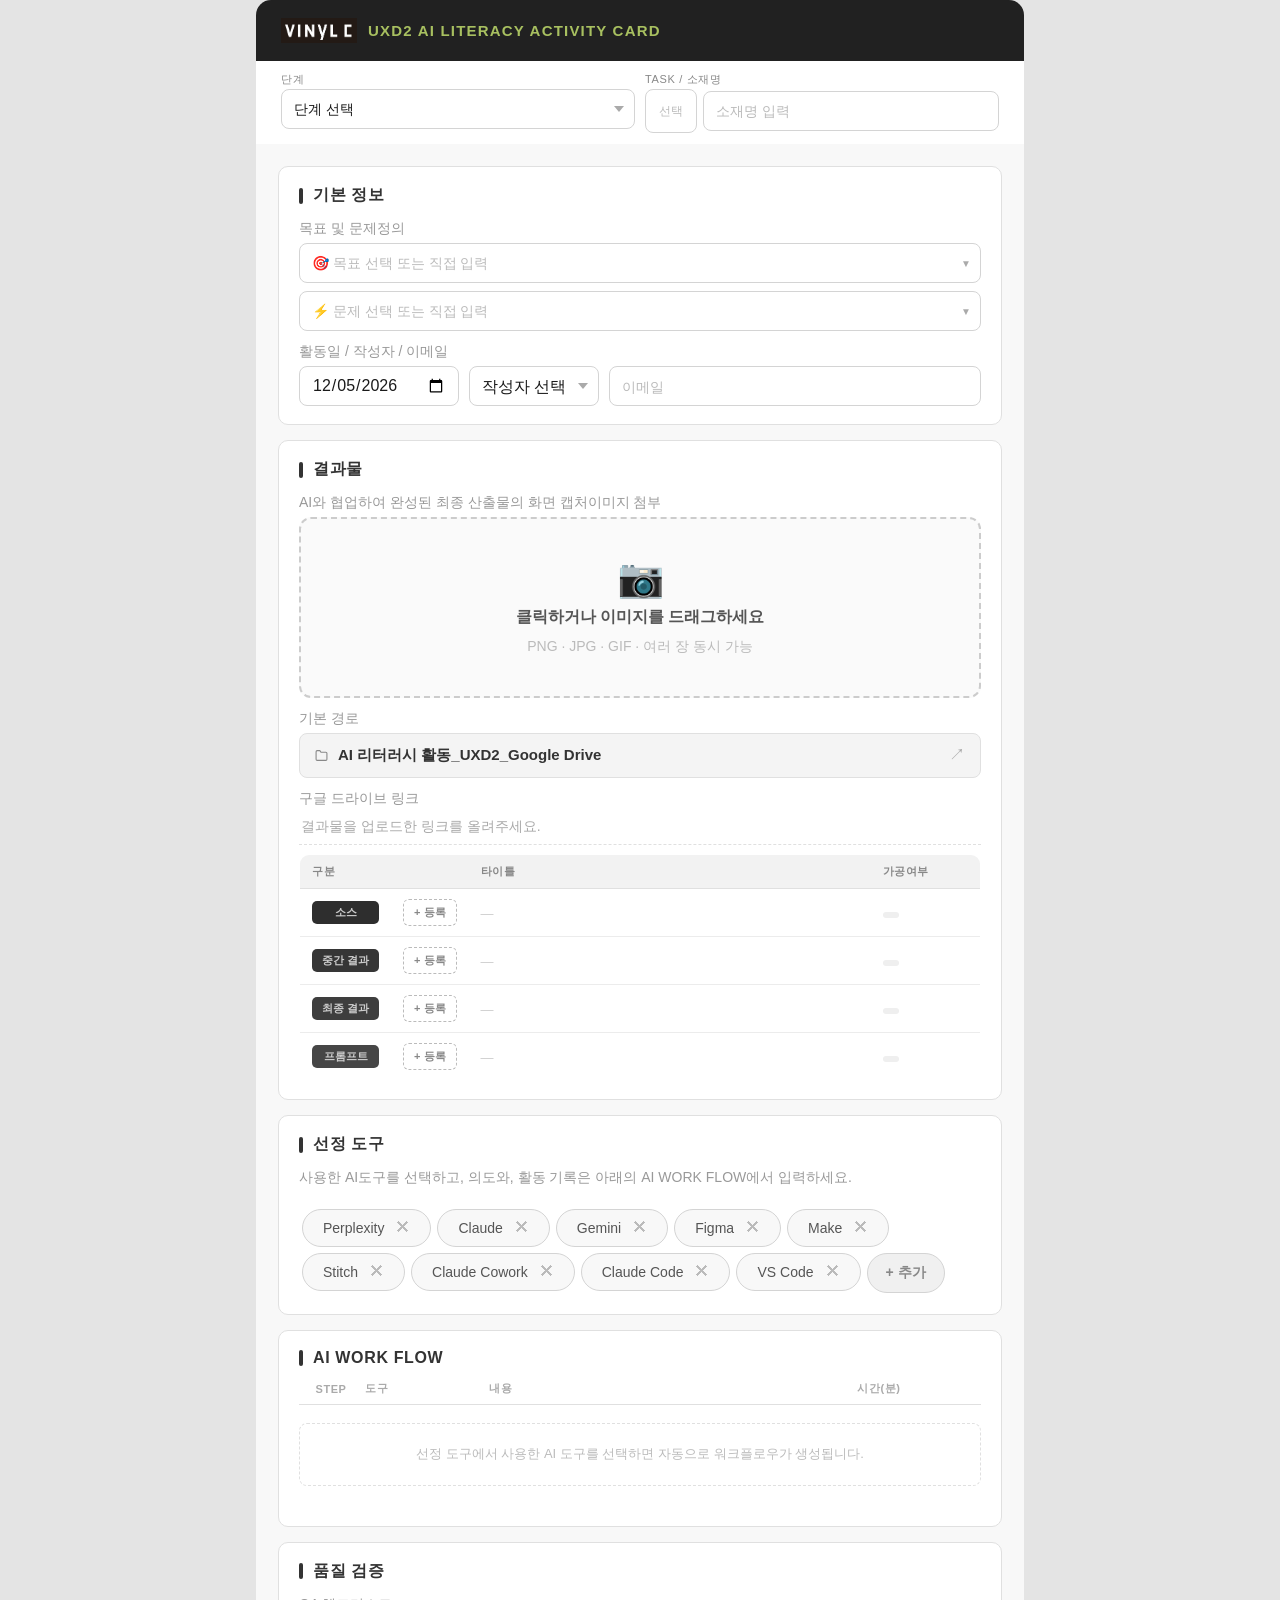
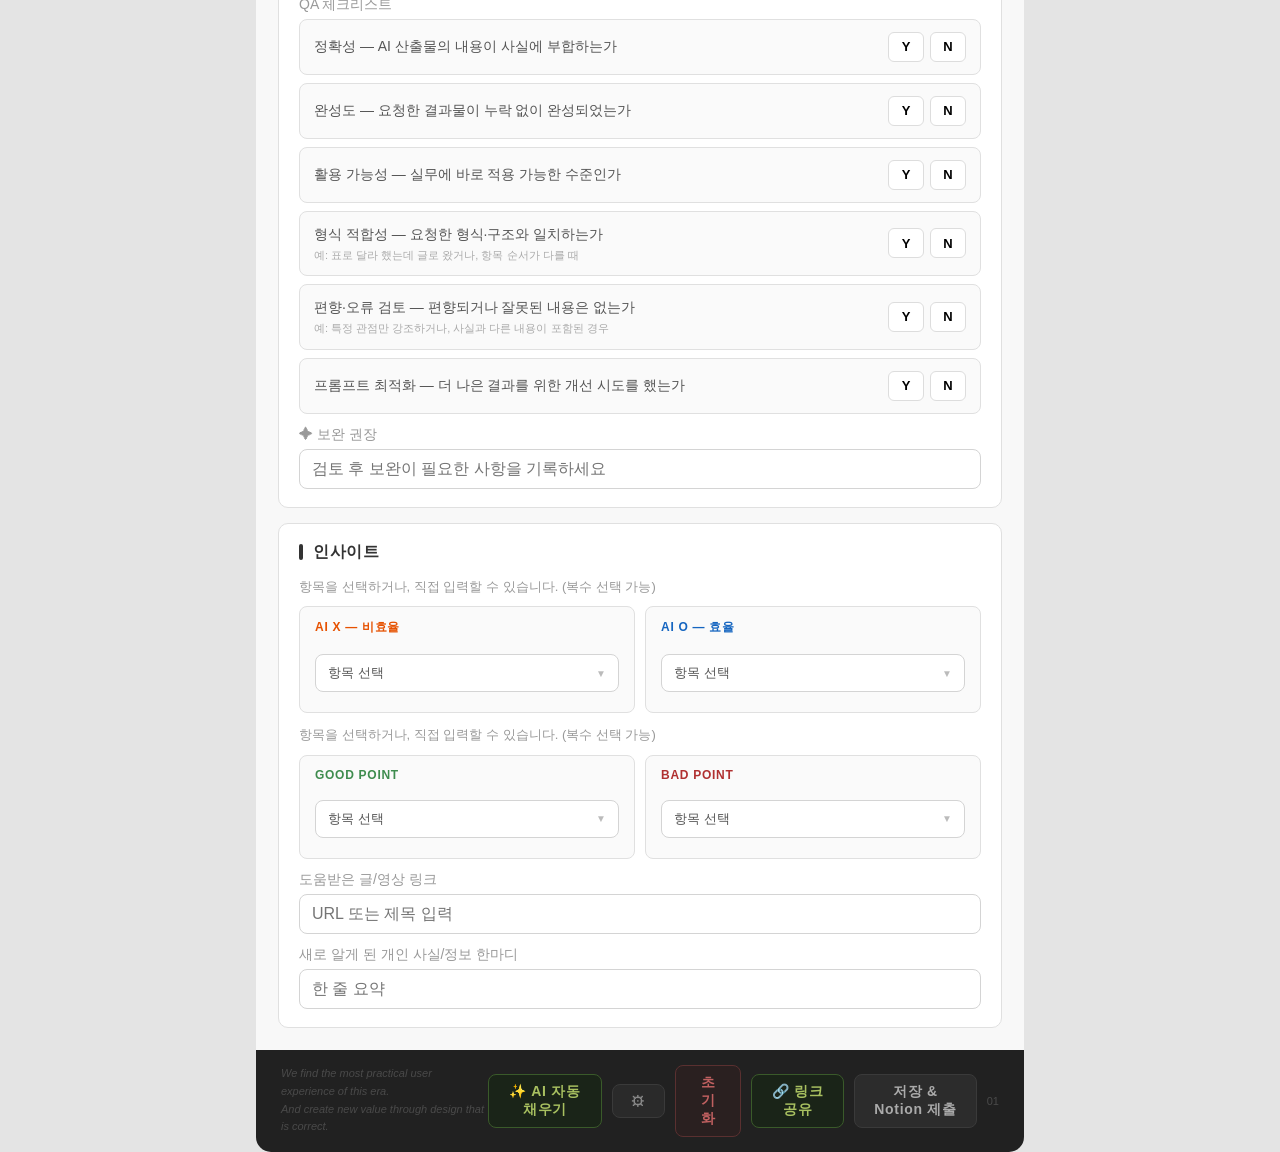
==== commit 87b1f909: "Update index.html" ====
--- a/index.html
+++ b/index.html
@@ -1,4 +1,6 @@
-<html lang="ko"><head>
+<!DOCTYPE html>
+<html lang="ko">
+<head>
 <meta charset="UTF-8">
 <meta name="viewport" content="width=device-width, initial-scale=1.0">
 <meta id="__card-snap__" data-snap="">
@@ -232,6 +234,8 @@
     display: block; overflow: hidden; text-overflow: ellipsis; white-space: nowrap;
   }
   .drive-reg-link:hover { text-decoration: underline; }
+  body.viewer .drive-reg-link:hover { text-decoration: underline; opacity: .8; }
+  body.viewer .dt-empty:hover { opacity: .7; }
   .dt-empty { font-size: 13px; color: #ccc; }
 
   .drive-reg-process {
@@ -561,7 +565,12 @@
   .flow-generating span { font-size: 14px; color: #888; }
   @keyframes spin { to { transform: rotate(360deg); } }
   #flow-result svg { width: 100%; height: auto; }
-  body.viewer .wf-detail-btn { pointer-events: auto; cursor: pointer; }
+  body.viewer .wf-detail-btn { pointer-events: auto !important; cursor: pointer !important; }
+  body.viewer .wf-detail-btn * { pointer-events: none; }
+  .wf-detail-empty-viewer { color: #e53935 !important; font-size: 12px !important; font-style: italic !important; }
+  /* AI 자동 채우기 후 빈 필드 시각 표시 */
+  .ai-fill-empty { background: #fffbe6 !important; border-color: #f0a020 !important; }
+  .ai-fill-empty::placeholder { color: #c08000 !important; font-style: italic; }
   body.viewer .wf-row-add, body.viewer .wf-row-del, body.viewer .wf-add-btn { display: none !important; }
 
 
@@ -621,6 +630,16 @@
   .qa-step-row-input:focus { border-color: #999; }
   .qa-step-row-input:empty::before { content: attr(data-placeholder); color: #bbb; font-size: 13px; }
   body.viewer .qa-step-row-input { pointer-events: auto; cursor: pointer; }
+  /* 뷰어 모드 클릭 가능 필드 */
+  body.viewer #task-input,
+  body.viewer #goal-input-text,
+  body.viewer #goal-direct,
+  body.viewer #problem-input,
+  body.viewer #problem-direct,
+  body.viewer #discovery-input { pointer-events: auto !important; cursor: pointer !important; }
+  /* 드라이브 모달 URL 입력 뷰어 모드에서 활성화 */
+  body.viewer #drive-modal-url-input { pointer-events: auto !important; cursor: text; }
+  body.viewer #drive-modal-url-open  { pointer-events: auto !important; }
   .qa-step-badges { display: none; }
   .qa-step-badge {
     display: flex; align-items: center; gap: 6px;
@@ -1130,7 +1149,8 @@
   body.viewer .add-tool-row,
   body.viewer .img-more,
   body.viewer .img-zone,
-  body.viewer .expand-btn { display: none !important; }
+  body.viewer .expand-btn,
+  body.viewer #ai-fill-btn { display: none !important; }
   body.viewer .expand-wrap textarea { pointer-events: auto; cursor: pointer; }
   body.viewer .expand-hint { pointer-events: none; }
   body.viewer .tool-badge { cursor: default; pointer-events: none; }
@@ -1140,6 +1160,40 @@
   .viewer-empty-msg { font-size: 12px; color: #e53935; font-style: italic; font-family: 'Pretendard', sans-serif; }
   input.viewer-empty::placeholder { color: #e53935 !important; }
   input.viewer-empty, textarea.viewer-empty { color: #e53935 !important; }
+  /* 뷰어 모드 인사이트 클릭 팝업 */
+  .ins-view-overlay {
+    display: none; position: fixed; inset: 0; z-index: 10020;
+    background: rgba(0,0,0,.55); backdrop-filter: blur(3px);
+    align-items: center; justify-content: center; padding: 16px;
+  }
+  .ins-view-overlay.open { display: flex; animation: lbIn .15s ease; }
+  .ins-view-box {
+    background: #fff; border-radius: 14px; width: 100%; max-width: 520px;
+    max-height: 80vh; display: flex; flex-direction: column; overflow: hidden;
+    box-shadow: 0 16px 48px rgba(0,0,0,.25);
+  }
+  .ins-view-head {
+    background: #1a1a1a; padding: 16px 20px;
+    display: flex; align-items: center; justify-content: space-between; flex-shrink: 0;
+  }
+  .ins-view-head-title { color: #fff; font-size: 15px; font-weight: 700; }
+  .ins-view-close { background: none; border: none; color: #888; font-size: 20px; cursor: pointer; padding: 2px 6px; line-height: 1; }
+  .ins-view-close:hover { color: #fff; }
+  .ins-view-body { padding: 18px 20px; overflow-y: auto; display: flex; flex-direction: column; gap: 12px; }
+  .ins-view-empty { font-size: 13px; color: #e53935; font-style: italic; }
+  .ins-view-group { display: flex; flex-direction: column; gap: 6px; }
+  .ins-view-group-title {
+    font-size: 11px; font-weight: 700; color: #888; letter-spacing: .06em;
+    text-transform: uppercase; padding: 4px 10px; background: #f5f5f5;
+    border-radius: 6px;
+  }
+  .ins-view-item {
+    font-size: 13px; color: #333; padding: 6px 10px;
+    background: #fafafa; border-radius: 6px; border-left: 3px solid #ddd;
+    line-height: 1.5;
+  }
+  .ins-view-item.direct { border-left-color: #a8c060; background: #f5faec; }
+  body.viewer #discovery-input { cursor: pointer; }
   body.viewer .ins-dd-trigger { pointer-events: none; opacity: 0.5; cursor: default; }
   body.viewer .ins-dd-panel { display: none !important; }
   body.viewer .ins-tag-del { display: none !important; }
@@ -1147,24 +1201,34 @@
   body.viewer .ins-direct-box textarea { pointer-events: none; }
   body.viewer .ins-direct-close { display: none !important; }
   body.viewer .sub-field input,
+  body.viewer .sub-field select,
   body.viewer .flow-input,
   body.viewer .edited-input,
   body.viewer .tool-memo-input { background: transparent; border-color: transparent; }
+  body.viewer .sub-field select { background-image: none; padding-right: 12px; color: #1a1a1a; }
+  body.viewer .combo-arrow { display: none; }
+  body.viewer #edited-name { background-image: none; padding-right: 12px; }
 
   /* ── MOBILE RESPONSIVE ── */
   /* ── 태블릿 (768px 이하) ── */
   /* ── AI 자동 채우기 모달 ── */
   .ai-fill-overlay {
-    display: none; position: fixed; inset: 0; z-index: 10010;
+    display: none; position: fixed;
+    top: 0; left: 0; right: 0; bottom: 0;
+    width: 100%; height: 100%;
+    z-index: 10010;
     background: rgba(0,0,0,.6); backdrop-filter: blur(4px);
-    align-items: flex-start; justify-content: center; padding: 16px;
-    overflow-y: auto;
+    align-items: flex-start; justify-content: center;
+    padding: 16px; overflow-y: auto;
   }
   .ai-fill-overlay.open { display: flex; animation: lbIn .18s ease; }
   .ai-fill-box {
     background: #fff; border-radius: 16px; width: 100%; max-width: 640px;
-    max-height: calc(100vh - 32px); display: flex; flex-direction: column; overflow: hidden;
+    max-height: calc(100vh - 32px);
+    display: flex; flex-direction: column; overflow: hidden;
     box-shadow: 0 20px 60px rgba(0,0,0,.3); margin-top: 0;
+    flex-shrink: 0;
+    -webkit-overflow-scrolling: touch;
   }
   .ai-fill-head {
     background: #1a1a1a; padding: 18px 22px;
@@ -1174,7 +1238,7 @@
   .ai-fill-head-sub { color: #888; font-size: 12px; margin-top: 2px; }
   .ai-fill-close { background: none; border: none; color: #888; font-size: 20px; cursor: pointer; padding: 4px; line-height: 1; }
   .ai-fill-close:hover { color: #fff; }
-  .ai-fill-body { padding: 20px 22px; flex: 1; overflow-y: auto; display: flex; flex-direction: column; gap: 14px; }
+  .ai-fill-body { padding: 20px 22px; flex: 1; overflow-y: auto; overflow-x: hidden; display: flex; flex-direction: column; gap: 14px; -webkit-overflow-scrolling: touch; overscroll-behavior: contain; }
   .ai-fill-guide {
     font-size: 13px; color: #555; background: #f8f8f8; border: .5px solid #e8e8e8;
     border-radius: 10px; padding: 12px 14px; line-height: 1.7;
@@ -1371,8 +1435,7 @@
     .f-btn, .lightbox, .thumb-actions, .img-add-btn { display: none !important; }
     input, textarea, .flow-input { border: none !important; box-shadow: none !important; }
   }
-#cfg-btn, #clear-btn, #save-btn { display:none !important; }
-  </style>
+</style>
 </head>
 <body>
 
@@ -1408,8 +1471,8 @@
     </div>
     <div class="sb-modal-body">
       <div class="sb-status" id="sb-status">
-        <div class="sb-status-dot ok" id="sb-status-dot"></div>
-        <div class="sb-status-txt" id="sb-status-txt">Supabase ✓  |  Gemini Key 미입력</div>
+        <div class="sb-status-dot" id="sb-status-dot"></div>
+        <div class="sb-status-txt" id="sb-status-txt">설정 상태 확인 중...</div>
       </div>
 
       <!-- Gemini API Key -->
@@ -1497,7 +1560,7 @@
     <div class="sub-field">
       <label>단계</label>
       <select id="stage-select">
-        <option value="" disabled="" selected="">단계 선택</option>
+        <option value="" disabled selected>단계 선택</option>
         <option value="관리단계">관리단계</option>
         <option value="분석단계">분석단계</option>
         <option value="설계단계">설계단계</option>
@@ -1521,7 +1584,7 @@
               <button type="button" class="ep-tab" data-cat="4">⚡</button>
               <button type="button" class="ep-tab" data-cat="5">💡</button>
             </div>
-            <div class="ep-grid" id="ep-grid"><button type="button">🎯</button><button type="button">🚀</button><button type="button">💡</button><button type="button">🔥</button><button type="button">⚡</button><button type="button">🌟</button><button type="button">🏆</button><button type="button">🎪</button><button type="button">🧩</button><button type="button">🔬</button><button type="button">🎨</button><button type="button">🛠</button><button type="button">📐</button><button type="button">🌱</button><button type="button">💎</button><button type="button">🦋</button><button type="button">🎭</button><button type="button">🧭</button><button type="button">🔑</button><button type="button">🌊</button><button type="button">🏔</button><button type="button">🎶</button><button type="button">📡</button><button type="button">🤖</button><button type="button">🧲</button><button type="button">🔭</button><button type="button">⚗️</button><button type="button">🧬</button><button type="button">⚙️</button><button type="button">🔮</button><button type="button">🧱</button><button type="button">🏗</button><button type="button">🎓</button><button type="button">🏅</button><button type="button">🥇</button><button type="button">🥈</button><button type="button">🥉</button><button type="button">🏁</button><button type="button">🎖</button><button type="button">📦</button><button type="button">🧰</button><button type="button">🪛</button><button type="button">🔧</button><button type="button">🔩</button><button type="button">⛏</button><button type="button">🪚</button><button type="button">🗜</button><button type="button">🧪</button><button type="button">🔎</button><button type="button">🔍</button><button type="button">💻</button><button type="button">🖥</button><button type="button">⌨️</button><button type="button">🖱</button><button type="button">🖨</button><button type="button">📱</button><button type="button">📲</button><button type="button">🔋</button><button type="button">💾</button><button type="button">💿</button><button type="button">📀</button><button type="button">🧮</button><button type="button">🪄</button><button type="button">🎲</button><button type="button">♟️</button></div>
+            <div class="ep-grid" id="ep-grid"></div>
           </div>
         </div>
         <input type="text" id="task-input" placeholder="소재명 입력" style="flex:1; font-size:14px; font-family:'Pretendard',sans-serif; font-weight:400; color:#1a1a1a;">
@@ -1546,13 +1609,13 @@
           <div class="combo-wrap">
             <input type="text" id="goal-input-text" placeholder="🎯 목표 선택 또는 직접 입력" autocomplete="off">
             <span class="combo-arrow">▼</span>
-            <div class="combo-dropdown" id="goal-dropdown"><div class="combo-option combo-direct-item" style="padding-left: 14px; font-weight: 600; color: rgb(58, 120, 212); border-bottom: 1px solid rgb(238, 238, 238);">✏️ 직접 작성하기</div><div class="combo-group"><div class="combo-group-header">📋 계획</div><div class="combo-group-items"><div class="combo-option">AI를 통한 프로젝트 목표와 범위를 명확하게 정의한다</div><div class="combo-option">AI를 통한 이해관계자 요구사항을 빠르게 수집하고 정리한다</div><div class="combo-option">AI를 통한 일정·리소스 계획서를 구조화하여 작성한다</div><div class="combo-option">AI를 통한 리스크 항목을 사전에 식별하고 대응 방안을 마련한다</div><div class="combo-option">AI를 통한 프로젝트 착수 보고서 및 제안서 초안을 완성한다</div><div class="combo-option">AI를 통한 WBS(작업분류체계)를 자동 분해하여 정리한다</div><div class="combo-option">AI를 통한 팀 역할과 책임(RACI)을 명확하게 문서화한다</div><div class="combo-option">AI를 통한 이해관계자 인터뷰 가이드와 질문지를 빠르게 작성한다</div><div class="combo-option">AI를 통한 프로젝트 헌장(Project Charter)을 구조화하여 작성한다</div><div class="combo-option">AI를 통한 예산·비용 계획서 초안을 빠르게 완성한다</div><div class="combo-option">AI를 통한 유사 프로젝트 레퍼런스를 수집하고 벤치마크를 정리한다</div><div class="combo-option">AI를 통한 팀 온보딩 자료와 킥오프 자료를 빠르게 준비한다</div><div class="combo-option">AI를 통한 커뮤니케이션 계획서를 작성하고 보고 주기를 정의한다</div><div class="combo-option">AI를 통한 프로젝트 성공 기준(KPI)을 명확하게 정의하고 문서화한다</div><div class="combo-option">AI를 통한 조달 계획과 외부 리소스 활용 방안을 정리한다</div><div class="combo-option">AI를 통한 범위 기술서(Scope Statement)를 명확하게 작성한다</div><div class="combo-option">AI를 통한 유관 부서·팀과의 협력 방식과 접점을 사전에 정의한다</div></div></div><div class="combo-group"><div class="combo-group-header">🗂 관리</div><div class="combo-group-items"><div class="combo-option">AI를 통한 회의록과 액션아이템을 자동으로 정리한다</div><div class="combo-option">AI를 통한 이슈·변경 이력을 체계적으로 추적하고 기록한다</div><div class="combo-option">AI를 통한 진행 상황 보고서를 빠르게 작성한다</div><div class="combo-option">AI를 통한 팀 내 커뮤니케이션 문서를 일관된 형식으로 작성한다</div><div class="combo-option">AI를 통한 피드백을 수집하고 우선순위를 결정한다</div><div class="combo-option">AI를 통한 프로젝트 산출물의 버전을 일관되게 관리한다</div><div class="combo-option">AI를 통한 팀 규칙·가이드라인 문서를 표준화하고 업데이트한다</div><div class="combo-option">AI를 통한 프로젝트 대시보드 항목과 지표를 정의하고 구성한다</div><div class="combo-option">AI를 통한 변경 요청(CR) 프로세스를 표준화하고 문서화한다</div><div class="combo-option">AI를 통한 품질 관리 계획과 검토 기준을 수립한다</div><div class="combo-option">AI를 통한 팀 내 의사결정 기록을 체계적으로 남긴다</div><div class="combo-option">AI를 통한 반복 회의 아젠다 템플릿을 표준화하여 시간을 절약한다</div><div class="combo-option">AI를 통한 스프린트·이터레이션 회고 결과를 빠르게 정리한다</div><div class="combo-option">AI를 통한 리소스 투입 현황과 잔여 업무량을 시각화한다</div><div class="combo-option">AI를 통한 외부 협력사·벤더 커뮤니케이션 문서를 일관되게 작성한다</div><div class="combo-option">AI를 통한 프로젝트 종료 조건과 인수인계 기준을 명확히 정의한다</div><div class="combo-option">AI를 통한 팀 성과 지표를 정리하고 다음 단계 목표와 연결한다</div></div></div><div class="combo-group"><div class="combo-group-header">🔍 분석</div><div class="combo-group-items"><div class="combo-option">AI를 통한 사용자 인터뷰·설문 결과를 코딩하고 패턴을 파악한다</div><div class="combo-option">AI를 통한 리서치 데이터를 구조화하고 인사이트를 도출한다</div><div class="combo-option">AI를 통한 경쟁사·벤치마크 분석 자료를 신속하게 작성한다</div><div class="combo-option">AI를 통한 고객 VOC 데이터를 분류하고 핵심 문제를 추출한다</div><div class="combo-option">AI를 통한 요구사항을 분석하여 기능·비기능 항목으로 분리한다</div><div class="combo-option">AI를 통한 페르소나와 사용자 시나리오를 구체화한다</div><div class="combo-option">AI를 통한 현행 시스템의 문제점과 개선 방향을 문서화한다</div><div class="combo-option">AI를 통한 데이터 분석 결과를 설득력 있는 스토리로 구성한다</div><div class="combo-option">AI를 통한 사용자 행동 데이터를 분석하고 주요 패턴을 시각화한다</div><div class="combo-option">AI를 통한 친화도 다이어그램(Affinity Diagram)을 빠르게 구성한다</div><div class="combo-option">AI를 통한 핵심 사용자 문제를 HMW 질문 형식으로 재정의한다</div><div class="combo-option">AI를 통한 AS-IS / TO-BE 현황을 비교하고 갭(Gap)을 문서화한다</div><div class="combo-option">AI를 통한 이해관계자 분석 및 관심사·영향도 매트릭스를 작성한다</div><div class="combo-option">AI를 통한 정량·정성 데이터를 통합하여 종합 인사이트를 도출한다</div><div class="combo-option">AI를 통한 서비스 사용 맥락과 환경(Context)을 체계적으로 기술한다</div><div class="combo-option">AI를 통한 사용자 여정 지도(Journey Map) 초안을 빠르게 완성한다</div><div class="combo-option">AI를 통한 분석 결과를 바탕으로 핵심 과제와 기회 영역을 정의한다</div><div class="combo-option">AI를 통한 도메인 지식·전문 용어를 빠르게 정리하고 팀과 공유한다</div></div></div><div class="combo-group"><div class="combo-group-header">✏️ 설계</div><div class="combo-group-items"><div class="combo-option">AI를 통한 서비스 흐름(IA·플로우차트)을 빠르게 시각화한다</div><div class="combo-option">AI를 통한 기능 명세서와 화면 정의서 초안을 완성한다</div><div class="combo-option">AI를 통한 복수의 설계 대안을 비교하고 의사결정 근거를 정리한다</div><div class="combo-option">AI를 통한 UX 라이팅 및 마이크로카피를 다양하게 생성한다</div><div class="combo-option">AI를 통한 디자인 시스템 컴포넌트 명세를 체계적으로 작성한다</div><div class="combo-option">AI를 통한 프로토타입 피드백을 반영하여 설계를 빠르게 개선한다</div><div class="combo-option">AI를 통한 접근성·다국어 요구사항을 설계 단계에 반영한다</div><div class="combo-option">AI를 통한 와이어프레임 설명 문구와 주석을 빠르게 작성한다</div><div class="combo-option">AI를 통한 인터랙션 명세와 전환 조건을 명확하게 문서화한다</div><div class="combo-option">AI를 통한 콘텐츠 전략과 정보 계층 구조를 빠르게 정의한다</div><div class="combo-option">AI를 통한 화면별 엣지 케이스와 예외 상황을 체계적으로 정리한다</div><div class="combo-option">AI를 통한 다양한 레이아웃 대안을 빠르게 탐색하고 비교한다</div><div class="combo-option">AI를 통한 설계 원칙과 의사결정 기준을 팀 문서로 정리한다</div><div class="combo-option">AI를 통한 사용자 오류 메시지와 피드백 문구를 일관되게 작성한다</div><div class="combo-option">AI를 통한 반응형·다해상도 대응 설계 기준을 문서화한다</div><div class="combo-option">AI를 통한 온보딩 플로우와 첫 사용 경험 시나리오를 구체화한다</div><div class="combo-option">AI를 통한 설계 산출물 체크리스트를 작성하고 완성도를 검토한다</div></div></div><div class="combo-group"><div class="combo-group-header">⚙️ 구현</div><div class="combo-group-items"><div class="combo-option">AI를 통한 코드 작성·수정·디버깅을 신속하게 처리한다</div><div class="combo-option">AI를 통한 반복 작업을 자동화하여 개발 시간을 단축한다</div><div class="combo-option">AI를 통한 기술 문서와 API 명세를 빠르게 작성한다</div><div class="combo-option">AI를 통한 코드 리뷰 코멘트를 명확하고 일관되게 작성한다</div><div class="combo-option">AI를 통한 구현 중 발생한 이슈의 원인을 빠르게 분석한다</div><div class="combo-option">AI를 통한 도구·라이브러리 활용법을 빠르게 파악하고 적용한다</div><div class="combo-option">AI를 통한 산출물의 오탈자·논리 오류를 신속하게 교정한다</div><div class="combo-option">AI를 통한 구현 전 기술 스펙과 환경 설정 문서를 빠르게 정리한다</div><div class="combo-option">AI를 통한 코드 컨벤션과 네이밍 규칙을 표준화하여 문서화한다</div><div class="combo-option">AI를 통한 복잡한 로직을 주석과 함께 명확하게 설명한다</div><div class="combo-option">AI를 통한 빌드·배포 스크립트 작성과 자동화 설정을 처리한다</div><div class="combo-option">AI를 통한 외부 라이브러리·API 사용법을 빠르게 파악하고 적용한다</div><div class="combo-option">AI를 통한 성능 병목 지점을 분석하고 개선 방향을 도출한다</div><div class="combo-option">AI를 통한 데이터 모델과 DB 스키마 설계 문서를 작성한다</div><div class="combo-option">AI를 통한 개발 중 발생한 기술 부채를 목록화하고 우선순위를 정한다</div><div class="combo-option">AI를 통한 구현 완료 후 셀프 체크리스트를 작성하고 품질을 검토한다</div><div class="combo-option">AI를 통한 팀 내 재사용 가능한 컴포넌트·모듈을 정리하고 공유한다</div></div></div><div class="combo-group"><div class="combo-group-header">🧪 테스트</div><div class="combo-group-items"><div class="combo-option">AI를 통한 QA 체크리스트와 테스트 시나리오를 작성한다</div><div class="combo-option">AI를 통한 테스트 결과를 정리하고 버그 리포트를 작성한다</div><div class="combo-option">AI를 통한 사용성 테스트 결과를 분석하고 개선점을 도출한다</div><div class="combo-option">AI를 통한 회귀 테스트 항목을 자동으로 생성하고 정리한다</div><div class="combo-option">AI를 통한 AI 결과물의 정확성·신뢰성을 검증하는 기준을 만든다</div><div class="combo-option">AI를 통한 테스트 커버리지를 높이기 위한 시나리오를 확장한다</div><div class="combo-option">AI를 통한 탐색적 테스트 차터를 빠르게 작성하고 실행 범위를 정의한다</div><div class="combo-option">AI를 통한 테스트 환경 설정 가이드를 명확하게 문서화한다</div><div class="combo-option">AI를 통한 버그 재현 절차와 우선순위 기준을 표준화한다</div><div class="combo-option">AI를 통한 성능·부하 테스트 계획서와 기준치를 정의한다</div><div class="combo-option">AI를 통한 접근성(Accessibility) 검증 항목을 체크리스트로 작성한다</div><div class="combo-option">AI를 통한 크로스브라우저·크로스디바이스 테스트 매트릭스를 작성한다</div><div class="combo-option">AI를 통한 테스트 완료 기준(Exit Criteria)을 명확하게 정의한다</div><div class="combo-option">AI를 통한 회귀 테스트 자동화 범위와 우선순위를 결정한다</div><div class="combo-option">AI를 통한 사용자 수용 테스트(UAT) 가이드와 시나리오를 작성한다</div><div class="combo-option">AI를 통한 테스트 결과를 요약하여 이해관계자에게 보고한다</div></div></div><div class="combo-group"><div class="combo-group-header">🚀 배포 &amp; 완료</div><div class="combo-group-items"><div class="combo-option">AI를 통한 배포 체크리스트와 롤백 계획을 문서화한다</div><div class="combo-option">AI를 통한 사용자 매뉴얼과 운영 가이드를 빠르게 작성한다</div><div class="combo-option">AI를 통한 릴리즈 노트와 변경 이력을 일관된 형식으로 작성한다</div><div class="combo-option">AI를 통한 프로젝트 완료 보고서와 회고 문서를 작성한다</div><div class="combo-option">AI를 통한 팀 내 학습 인사이트를 정리하고 다음 프로젝트에 연결한다</div><div class="combo-option">AI를 통한 배포 후 모니터링 지표와 대응 기준을 정의한다</div><div class="combo-option">AI를 통한 배포 전 최종 검토 항목과 승인 프로세스를 문서화한다</div><div class="combo-option">AI를 통한 서비스 오픈 공지문과 안내 메시지를 작성한다</div><div class="combo-option">AI를 통한 배포 후 모니터링 항목과 이상 감지 기준을 정의한다</div><div class="combo-option">AI를 통한 핫픽스·긴급 대응 절차를 사전에 정의하고 공유한다</div><div class="combo-option">AI를 통한 프로젝트 완료 후 KPI 달성 여부를 분석하고 보고한다</div><div class="combo-option">AI를 통한 서비스 운영 단계의 지속 개선 백로그를 정리한다</div><div class="combo-option">AI를 통한 고객 지원팀을 위한 FAQ와 대응 가이드를 빠르게 작성한다</div><div class="combo-option">AI를 통한 프로젝트에서 얻은 교훈(Lessons Learned)을 체계적으로 기록한다</div><div class="combo-option">AI를 통한 다음 프로젝트를 위한 재사용 가능한 템플릿을 정리한다</div><div class="combo-option">AI를 통한 팀 기여도와 성과를 정리하여 공식 문서로 남긴다</div></div></div></div>
+            <div class="combo-dropdown" id="goal-dropdown"></div>
           </div>
           <textarea id="goal-direct" class="gp-direct-textarea" placeholder="목표를 자유롭게 직접 작성하세요" rows="2" autocomplete="off" style="display:none;"></textarea>
           <div class="combo-wrap">
             <input type="text" id="problem-input" placeholder="⚡ 문제 선택 또는 직접 입력" autocomplete="off">
             <span class="combo-arrow">▼</span>
-            <div class="combo-dropdown" id="problem-dropdown"><div class="combo-option combo-direct-item" style="padding-left: 14px; font-weight: 600; color: rgb(58, 120, 212); border-bottom: 1px solid rgb(238, 238, 238);">✏️ 직접 작성하기</div><div class="combo-group"><div class="combo-group-header">📋 계획</div><div class="combo-group-items"><div class="combo-option">프로젝트 목표와 범위가 모호해서 방향을 잡기 어렵다</div><div class="combo-option">이해관계자별 요구사항이 달라 합의점을 찾기 어렵다</div><div class="combo-option">일정 산정 근거가 부족해 현실적인 계획을 세우기 어렵다</div><div class="combo-option">리스크 항목을 사전에 식별하는 체계가 없다</div><div class="combo-option">착수 단계에서 팀원 간 역할과 책임이 불명확하다</div><div class="combo-option">유사 프로젝트의 선례가 없어 기준을 잡기 어렵다</div><div class="combo-option">초기 요구사항이 계속 바뀌어 계획 수정이 반복된다</div><div class="combo-option">프로젝트 목적과 기대 효과를 이해관계자에게 설득하기 어렵다</div><div class="combo-option">일정 내 달성 가능한 범위와 불가능한 범위를 구분하기 어렵다</div><div class="combo-option">예산 산정 근거가 부족해 현실적인 계획을 세우기 어렵다</div><div class="combo-option">팀 구성이 확정되기 전 역할 분배를 미리 설계하기 어렵다</div><div class="combo-option">비슷한 선례가 없어 공수 추정이 주먹구구식이 된다</div><div class="combo-option">초기 기획 단계에서 기술적 실현 가능성을 판단하기 어렵다</div><div class="combo-option">다수의 이해관계자 의견을 취합해 하나의 방향으로 정리하기 어렵다</div><div class="combo-option">계획 수립 후 승인 과정에서 불필요한 반복 수정이 발생한다</div><div class="combo-option">프로젝트 우선순위가 조직 내에서 자주 바뀌어 방향 잡기 어렵다</div><div class="combo-option">외부 의존성(타팀·벤더)이 많아 일정을 확정하기 어렵다</div></div></div><div class="combo-group"><div class="combo-group-header">🗂 관리</div><div class="combo-group-items"><div class="combo-option">이슈와 변경사항이 많아 추적·관리가 어렵다</div><div class="combo-option">회의 내용이 문서화되지 않아 나중에 혼선이 생긴다</div><div class="combo-option">팀원마다 문서 형식과 수준이 달라 통일이 어렵다</div><div class="combo-option">피드백을 반영하는 과정에서 버전 관리가 혼란스럽다</div><div class="combo-option">진행 상황을 이해관계자에게 명확하게 전달하기 어렵다</div><div class="combo-option">작업 우선순위를 정하는 기준이 불명확하다</div><div class="combo-option">작업 범위가 자주 바뀌어 산출물을 처음부터 다시 작성한다</div><div class="combo-option">산출물 관리 체계가 없어 최신 버전을 찾는 데 시간이 걸린다</div><div class="combo-option">팀원 간 업무 진행 상황을 실시간으로 파악하기 어렵다</div><div class="combo-option">의사결정 후 근거가 기록되지 않아 나중에 혼선이 생긴다</div><div class="combo-option">갑작스러운 요구사항 변경에 유연하게 대응하기 어렵다</div><div class="combo-option">여러 프로젝트를 동시에 관리하며 우선순위 조율이 어렵다</div><div class="combo-option">보고 형식이 매번 달라 보고서 작성에 시간이 낭비된다</div><div class="combo-option">이슈가 발생했을 때 책임 소재와 대응 주체가 불명확하다</div><div class="combo-option">팀원 온보딩이 느려 프로젝트 초반 속도가 나지 않는다</div><div class="combo-option">협업 도구가 너무 많아 정보가 분산되고 관리가 어렵다</div><div class="combo-option">프로젝트 완료 기준이 불명확해 언제 끝내야 할지 모른다</div></div></div><div class="combo-group"><div class="combo-group-header">🔍 분석</div><div class="combo-group-items"><div class="combo-option">리서치 데이터가 많지만 인사이트 도출이 느리다</div><div class="combo-option">정보가 너무 많아 핵심을 추려내는 데 시간이 오래 걸린다</div><div class="combo-option">인터뷰·설문 결과를 정리하는 데 너무 많은 시간이 걸린다</div><div class="combo-option">데이터 분석 결과를 설득력 있게 전달하기 어렵다</div><div class="combo-option">사용자 니즈와 비즈니스 요구사항 사이의 균형을 잡기 어렵다</div><div class="combo-option">요구사항이 모호해서 기능과 비기능을 구분하기 어렵다</div><div class="combo-option">다양한 관점의 아이디어를 혼자 발산하는 데 한계가 있다</div><div class="combo-option">현행 시스템의 문제를 객관적으로 파악하기 어렵다</div><div class="combo-option">인터뷰 참여자 모집과 일정 조율에 많은 시간이 소비된다</div><div class="combo-option">수집한 데이터의 신뢰성과 대표성을 확신하기 어렵다</div><div class="combo-option">정성 데이터를 정량화하여 설득력 있게 제시하기 어렵다</div><div class="combo-option">분석 결과가 너무 많아 핵심 인사이트 3가지를 고르기 어렵다</div><div class="combo-option">팀마다 데이터를 해석하는 관점이 달라 합의가 어렵다</div><div class="combo-option">리서치 결과가 실제 설계에 반영되지 않고 묻히는 경우가 많다</div><div class="combo-option">도메인 지식이 부족해 전문 용어와 업무 맥락을 이해하기 어렵다</div><div class="combo-option">분석 기간이 촉박해 충분한 검토 없이 인사이트를 도출한다</div><div class="combo-option">이전 리서치 자료가 정리되지 않아 중복 작업이 발생한다</div><div class="combo-option">사용자 맥락(Context)을 충분히 반영하지 못한 분석이 나온다</div></div></div><div class="combo-group"><div class="combo-group-header">✏️ 설계</div><div class="combo-group-items"><div class="combo-option">초안 작성 시 어떻게 시작해야 할지 막막하다</div><div class="combo-option">복잡한 사용자 여정을 빠르게 시각화하기 어렵다</div><div class="combo-option">작성한 문서의 논리 구조가 탄탄한지 확신이 없다</div><div class="combo-option">아이디어는 있지만 구체화하는 과정이 막힌다</div><div class="combo-option">디자인 시스템·가이드라인 일관성을 유지하기 어렵다</div><div class="combo-option">설계 결정의 근거를 문서로 남기지 못하고 있다</div><div class="combo-option">프로토타입 피드백을 빠르게 반영하고 재검증하기 어렵다</div><div class="combo-option">설계 방향에 대한 팀 내 합의가 이루어지지 않아 작업이 지연된다</div><div class="combo-option">화면 수가 많아 엣지 케이스와 예외 처리를 빠뜨리기 쉽다</div><div class="combo-option">UX 설계와 개발 구현 간의 간극이 커서 싱크가 자주 어긋난다</div><div class="combo-option">같은 컴포넌트가 화면마다 다르게 설계되어 일관성이 없다</div><div class="combo-option">설계 변경이 자주 일어나 개발팀과의 소통 비용이 크다</div><div class="combo-option">이해관계자가 설계 의도를 이해하지 못해 반복 설명이 필요하다</div><div class="combo-option">접근성·다국어 요구사항이 설계 후반에 추가되어 재작업이 발생한다</div><div class="combo-option">콘텐츠 확정 전에 설계가 진행되어 나중에 레이아웃을 다시 조정한다</div><div class="combo-option">설계 산출물 형식이 팀마다 달라 핸드오프 시 혼선이 생긴다</div><div class="combo-option">여러 대안 중 어떤 것을 선택해야 할지 판단 기준이 없다</div></div></div><div class="combo-group"><div class="combo-group-header">⚙️ 구현</div><div class="combo-group-items"><div class="combo-option">반복되는 단순 작업에 너무 많은 시간이 소비된다</div><div class="combo-option">구현 중 발생한 이슈의 원인을 파악하는 데 시간이 걸린다</div><div class="combo-option">기술 문서가 부족해 도구·API 활용에 시간이 많이 든다</div><div class="combo-option">산출물의 오류를 마지막에 발견해 수정 비용이 크다</div><div class="combo-option">여러 도구를 오가며 작업하느라 흐름이 자주 끊긴다</div><div class="combo-option">AI 결과물의 정확성·신뢰성을 검증하는 기준이 없다</div><div class="combo-option">프롬프트 품질이 낮아 원하는 결과물이 잘 나오지 않는다</div><div class="combo-option">요구사항 해석의 차이로 구현 결과가 설계와 달라진다</div><div class="combo-option">기존 코드 구조를 파악하는 데 시간이 너무 많이 걸린다</div><div class="combo-option">기술 부채가 쌓여 새로운 기능 추가가 점점 어려워진다</div><div class="combo-option">개발 환경 차이로 인해 로컬에서는 되는데 서버에서 안 된다</div><div class="combo-option">외부 API 변경이나 장애로 인해 개발 일정이 틀어진다</div><div class="combo-option">코드 리뷰 기준이 없어 품질이 사람마다 다르게 나온다</div><div class="combo-option">비기능 요구사항(성능·보안)이 후반에 제시되어 재작업이 발생한다</div><div class="combo-option">테스트 없이 배포해야 하는 상황이 반복된다</div><div class="combo-option">팀원 간 구현 방식이 달라 통합 시 충돌이 발생한다</div><div class="combo-option">구현 중 요구사항이 바뀌어 이미 완성한 코드를 다시 짜야 한다</div></div></div><div class="combo-group"><div class="combo-group-header">🧪 테스트</div><div class="combo-group-items"><div class="combo-option">테스트 시나리오 작성에 시간이 너무 많이 걸린다</div><div class="combo-option">버그 재현 조건을 명확하게 문서화하기 어렵다</div><div class="combo-option">사용성 테스트 결과를 빠르게 분류하고 정리하기 어렵다</div><div class="combo-option">마감 압박으로 충분한 테스트 없이 산출물을 제출하게 된다</div><div class="combo-option">테스트 커버리지가 부족해 예상치 못한 오류가 발생한다</div><div class="combo-option">비개발 이해관계자에게 테스트 결과를 전달하기 어렵다</div><div class="combo-option">테스트 환경이 실제 운영과 달라 신뢰성 있는 결과를 얻기 어렵다</div><div class="combo-option">버그 수정 후 다른 곳이 깨지는 사이드 이펙트가 반복된다</div><div class="combo-option">테스트 결과를 개발팀에 전달하는 형식이 표준화되어 있지 않다</div><div class="combo-option">시간 부족으로 중요 기능 외의 엣지 케이스를 테스트하지 못한다</div><div class="combo-option">비개발 직군이 UAT를 수행할 때 진행 방법을 몰라 지연된다</div><div class="combo-option">이전 테스트 결과가 문서화되지 않아 같은 버그가 반복된다</div><div class="combo-option">성능 테스트 기준치가 없어 통과·실패 판단이 주관적이 된다</div><div class="combo-option">테스트 범위가 명확하지 않아 무엇을 어디까지 해야 할지 모른다</div><div class="combo-option">접근성 검증 항목을 테스트 단계에서 뒤늦게 확인하게 된다</div><div class="combo-option">버그 우선순위 판단 기준이 없어 수정 순서를 정하기 어렵다</div></div></div><div class="combo-group"><div class="combo-group-header">🚀 배포 &amp; 완료</div><div class="combo-group-items"><div class="combo-option">배포 전 체크리스트가 없어 누락 항목이 발생한다</div><div class="combo-option">운영 가이드·매뉴얼 작성에 불필요하게 많은 시간이 든다</div><div class="combo-option">프로젝트 완료 후 회고와 학습 정리가 잘 이루어지지 않는다</div><div class="combo-option">이전 프로젝트 인사이트가 다음 작업에 연결되지 않는다</div><div class="combo-option">팀 내 지식이 개인에게 집중되어 공유가 안 된다</div><div class="combo-option">배포 후 모니터링 기준과 대응 방안이 정의되어 있지 않다</div><div class="combo-option">배포 직전 예상치 못한 이슈가 발생해 일정이 지연된다</div><div class="combo-option">롤백 기준과 절차가 명확하지 않아 장애 대응이 느리다</div><div class="combo-option">배포 후 사용자 피드백을 체계적으로 수집하는 체계가 없다</div><div class="combo-option">운영 이관 후 담당자가 바뀌면 히스토리를 파악하기 어렵다</div><div class="combo-option">배포 완료 후 실제 성과 측정이 이루어지지 않는다</div><div class="combo-option">프로젝트 종료 후 팀이 해산되면서 노하우가 사라진다</div><div class="combo-option">다음 프로젝트를 위한 인수인계 문서가 부실하게 작성된다</div><div class="combo-option">서비스 오픈 후 예상보다 많은 문의와 오류 신고가 몰린다</div><div class="combo-option">배포 이후 지속적인 개선을 위한 우선순위 정리가 안 된다</div><div class="combo-option">완료 보고 이후 이해관계자의 추가 요청이 계속 이어진다</div></div></div></div>
+            <div class="combo-dropdown" id="problem-dropdown"></div>
           </div>
           <textarea id="problem-direct" class="gp-direct-textarea" placeholder="문제를 자유롭게 직접 작성하세요" rows="2" autocomplete="off" style="display:none;"></textarea>
         </div>
@@ -1588,7 +1651,8 @@
         <label>AI와 협업하여 완성된 최종 산출물의 화면 캡처이미지 첨부 <span id="img-count" style="font-size:11px;color:#999;font-weight:400;"></span></label>
 
         <!-- 숨긴 file input -->
-        <input type="file" id="img-input" accept="image/*" multiple="" style="position:fixed;top:-999px;left:-999px;opacity:0;">
+        <input type="file" id="img-input" accept="image/*" multiple
+               style="position:fixed;top:-999px;left:-999px;opacity:0;">
 
         <!-- 드롭존: 이미지 없을 때 -->
         <div id="img-zone" class="img-zone">
@@ -1607,10 +1671,15 @@
       <!-- 기본 경로 -->
       <div class="field">
         <label>기본 경로</label>
-        <a href="https://drive.google.com/drive/folders/0AHMKavhEL0eeUk9PVA" target="_blank" rel="noopener noreferrer" class="base-path-link">
+        <a
+          href="https://drive.google.com/drive/folders/0AHMKavhEL0eeUk9PVA"
+          target="_blank"
+          rel="noopener noreferrer"
+          class="base-path-link"
+        >
           <span class="base-path-icon">
             <svg width="13" height="13" viewBox="0 0 24 24" fill="none" xmlns="http://www.w3.org/2000/svg">
-              <path d="M22 19a2 2 0 0 1-2 2H4a2 2 0 0 1-2-2V5a2 2 0 0 1 2-2h5l2 3h9a2 2 0 0 1 2 2z" stroke="currentColor" stroke-width="2" stroke-linecap="round" stroke-linejoin="round"></path>
+              <path d="M22 19a2 2 0 0 1-2 2H4a2 2 0 0 1-2-2V5a2 2 0 0 1 2-2h5l2 3h9a2 2 0 0 1 2 2z" stroke="currentColor" stroke-width="2" stroke-linecap="round" stroke-linejoin="round"/>
             </svg>
           </span>
           <span class="base-path-title">AI 리터러시 활동_UXD2_Google Drive</span>
@@ -1710,12 +1779,19 @@
             </div>
             <div class="drive-modal-field">
               <label>URL</label>
-              <input type="text" id="drive-modal-url-input" placeholder="https://drive.google.com/..." autocomplete="off">
+              <div style="display:flex;gap:6px;align-items:center;">
+                <input type="text" id="drive-modal-url-input" placeholder="https://drive.google.com/..." autocomplete="off" style="flex:1;">
+                <button type="button" id="drive-modal-url-open" title="링크 열기"
+                  style="flex-shrink:0;padding:8px 12px;font-size:13px;border-radius:6px;border:.5px solid #d0d0d0;background:#f5f5f5;cursor:pointer;white-space:nowrap;font-family:'Pretendard',sans-serif;"
+                  onclick="(function(){const u=document.getElementById('drive-modal-url-input').value.trim();if(u)window.open(u,'_blank');else alert('URL을 먼저 입력해주세요.');})()">
+                  🔗 열기
+                </button>
+              </div>
             </div>
             <div class="drive-modal-field">
               <label>가공 여부</label>
               <select id="drive-modal-process-input">
-                <option value="" disabled="" selected="">선택</option>
+                <option value="" disabled selected>선택</option>
                 <option value="원본">원본 그대로 사용</option>
                 <option value="가공">가공·정제 후 사용</option>
                 <option value="혼합">원본 + 가공 혼합</option>
@@ -1725,8 +1801,9 @@
             </div>
           </div>
           <div class="drive-modal-footer">
-            <button type="button" class="drive-modal-cancel" onclick="closeDriveModal()">취소</button>
-            <button type="button" class="drive-modal-save" onclick="saveDriveModal()">등록</button>
+            <button type="button" class="drive-modal-cancel" id="drive-modal-cancel-btn" onclick="closeDriveModal()">취소</button>
+            <button type="button" class="drive-modal-save" id="drive-modal-save-btn" onclick="saveDriveModal()">등록</button>
+            <button type="button" class="drive-modal-save" id="drive-modal-confirm-btn" onclick="closeDriveModal()" style="display:none;">확인</button>
           </div>
         </div>
       </div>
@@ -1739,7 +1816,9 @@
       <div class="sec-title">선정 도구</div>
       <div class="field">
         <label>사용한 AI도구를 선택하고, 의도와, 활동 기록은 아래의 AI WORK FLOW에서 입력하세요.</label>
-        <div class="badge-grid" id="tool-badge-grid" style="margin-top:14px;"><span class="tool-badge">Perplexity<span class="badge-count" style="display: none;">0</span><span class="badge-del" title="도구 삭제">✕</span></span><span class="tool-badge">Claude<span class="badge-count" style="display: none;">0</span><span class="badge-del" title="도구 삭제">✕</span></span><span class="tool-badge">Gemini<span class="badge-count" style="display: none;">0</span><span class="badge-del" title="도구 삭제">✕</span></span><span class="tool-badge">Figma<span class="badge-count" style="display: none;">0</span><span class="badge-del" title="도구 삭제">✕</span></span><span class="tool-badge">Make<span class="badge-count" style="display: none;">0</span><span class="badge-del" title="도구 삭제">✕</span></span><span class="tool-badge">Stitch<span class="badge-count" style="display: none;">0</span><span class="badge-del" title="도구 삭제">✕</span></span><span class="tool-badge">Claude Cowork<span class="badge-count" style="display: none;">0</span><span class="badge-del" title="도구 삭제">✕</span></span><span class="tool-badge">Claude Code<span class="badge-count" style="display: none;">0</span><span class="badge-del" title="도구 삭제">✕</span></span><span class="tool-badge">VS Code<span class="badge-count" style="display: none;">0</span><span class="badge-del" title="도구 삭제">✕</span></span><button class="add-tool-btn" id="add-tool-btn">+ 추가</button></div>
+        <div class="badge-grid" id="tool-badge-grid" style="margin-top:14px;">
+          <button class="add-tool-btn" id="add-tool-btn">+ 추가</button>
+        </div>
 
         <!-- 도구 추가 팝업 -->
         <div class="add-tool-popup hidden" id="add-tool-popup">
@@ -1762,14 +1841,17 @@
         <span class="wf-col-time">시간(분)</span>
         <span class="wf-col-actions"></span>
       </div>
-      <div class="wf-list" id="wf-list"><div class="wf-empty">선정 도구에서 사용한 AI 도구를 선택하면 자동으로 워크플로우가 생성됩니다.</div></div>
+      <div class="wf-list" id="wf-list"></div>
       <div class="wf-total" id="wf-total" style="display:none;">
         <span class="wf-total-label">총 소요시간</span>
         <span class="wf-total-value" id="wf-total-value">0분</span>
       </div>
       <div class="wf-footer-btns">
-
-      <!-- WF 상세 입력 모달 -->
+        <button class="wf-draw-btn" id="wf-draw-btn" style="flex:1;display:none;">✦ 플로우 그리기</button>
+      </div>
+      <button class="wf-img-btn" id="wf-img-btn" style="display:none;">🖼 인포그래픽 보기</button>
+
+      <!-- WF 상세 입력 모달 (wf-footer-btns 밖으로 꺼냄 — 뷰어 모드에서 footer-btns가 display:none !important로 숨겨져 모달까지 안 보이던 버그 수정) -->
       <div class="wf-modal-overlay" id="wf-modal-overlay" style="display:none;">
         <div class="wf-modal-box">
           <div class="wf-modal-head">
@@ -1791,14 +1873,12 @@
             </div>
           </div>
           <div class="wf-modal-footer">
-            <button type="button" class="wf-modal-cancel" onclick="closeWfModal()">취소</button>
-            <button type="button" class="wf-modal-save" onclick="saveWfModal()">저장</button>
+            <button type="button" class="wf-modal-cancel" id="wf-modal-cancel-btn" onclick="closeWfModal()">취소</button>
+            <button type="button" class="wf-modal-save" id="wf-modal-save-btn" onclick="saveWfModal()">저장</button>
+            <button type="button" class="wf-modal-save" id="wf-modal-confirm-btn" onclick="closeWfModal()" style="display:none;">확인</button>
           </div>
         </div>
       </div>
-        <button class="wf-draw-btn" id="wf-draw-btn" style="flex:1;display:none;">✦ 플로우 그리기</button>
-      </div>
-      <button class="wf-img-btn" id="wf-img-btn" style="display:none;">🖼 인포그래픽 보기</button>
     </div>
 
     <!-- 플로우 인포그래픽 모달 -->
@@ -1888,7 +1968,9 @@
             <div class="qa-n-detail hidden" id="qa-detail-format">
               <div class="qa-step-rows" id="qa-format-rows"></div>
               <div class="qa-step-add-wrap">
-                <select class="qa-step-add-sel" id="qa-format-step-sel"><option value="">+ 스텝 추가</option></select>
+                <select class="qa-step-add-sel" id="qa-format-step-sel">
+                  <option value="">+ 스텝 추가</option>
+                </select>
               </div>
             </div>
           </div>
@@ -1903,7 +1985,9 @@
             <div class="qa-n-detail hidden" id="qa-detail-bias">
               <div class="qa-step-rows" id="qa-bias-rows"></div>
               <div class="qa-step-add-wrap">
-                <select class="qa-step-add-sel" id="qa-bias-step-sel"><option value="">+ 스텝 추가</option></select>
+                <select class="qa-step-add-sel" id="qa-bias-step-sel">
+                  <option value="">+ 스텝 추가</option>
+                </select>
               </div>
             </div>
           </div>
@@ -1928,7 +2012,7 @@
       <!-- 보완 권장 -->
       <div class="field">
         <label>✦ 보완 권장</label>
-        <input type="text" id="qa-recommend" placeholder="검토 후 보완이 필요한 사항을 기록하세요" autocomplete="new-password" readonly="" onfocus="this.removeAttribute('readonly')">
+        <input type="text" id="qa-recommend" placeholder="검토 후 보완이 필요한 사항을 기록하세요" autocomplete="new-password" readonly onfocus="this.removeAttribute('readonly')">
       </div>
     </div>
 
@@ -2026,6 +2110,17 @@
   </div><!-- /card-body -->
 
   <!-- FOOTER -->
+  <!-- 인사이트 상세 보기 모달 (뷰어 모드) -->
+  <div class="ins-view-overlay" id="ins-view-overlay">
+    <div class="ins-view-box">
+      <div class="ins-view-head">
+        <div class="ins-view-head-title" id="ins-view-title">상세 보기</div>
+        <button class="ins-view-close" id="ins-view-close">✕</button>
+      </div>
+      <div class="ins-view-body" id="ins-view-body"></div>
+    </div>
+  </div>
+
   <!-- AI 자동 채우기 모달 -->
   <div class="ai-fill-overlay" id="ai-fill-overlay">
     <div class="ai-fill-box">
@@ -2058,28 +2153,11 @@
         <div class="ai-fill-prompt-guide">
           <div class="ai-fill-prompt-guide-title">💡 사용한 AI 툴에게 아래 내용을 그대로 요청하고, 받은 답변을 붙여넣어 주세요</div>
           <div class="ai-fill-prompt-guide-copy" id="ai-fill-prompt-copy">
-            <div class="ai-fill-prompt-guide-text" id="ai-fill-prompt-text">지금까지 이 대화창에서 너와 대화한 모든 내용을 카드에 자동으로 넣을 수 있게 내용을 요약해. 아래의 항목으로 내용을 요약해
-
-1. 오늘 어떤 작업을 했나요? (작업 주제/소재명)
-2. 프로젝트 어떤 단계였나요? (계획/분석/설계/구현/테스트/배포)
-3. 어떤 AI 도구를 사용했나요? (Claude, Gemini, Figma 등)
-4. 이 작업으로 달성하려 한 목표는?
-5. 작업 전 직면한 문제나 어려움은?
-6. 각 도구로 구체적으로 무엇을 했나요? (단계별로)
-7. 각 단계별 소요 시간은? (분 단위)
-8. AI 덕분에 잘 된 점은?
-9. AI 활용에서 아쉬웠던 점은?
-10. AI 없이 했다면 어땠을까요?
-11. AI 덕분에 얻은 것은? (시간 단축, 품질 향상 등)
-12. 새로 알게 된 사실이나 인사이트는?
-13. 결과물 품질은 어떤가요? (정확성/완성도/활용가능성)
-14. 보완이 필요한 사항이 있다면?</div>
-            <button type="button" class="ai-fill-prompt-copy-btn" onclick="(function(){const t=document.getElementById('ai-fill-prompt-text');const txt=t.innerText;navigator.clipboard.writeText(txt).then(()=&gt;{const b=document.querySelector('.ai-fill-prompt-copy-btn');b.textContent='✓ 복사됨';setTimeout(()=&gt;{b.textContent='복사';},2000);});})();">복사</button>
+            <div class="ai-fill-prompt-guide-text" id="ai-fill-prompt-text">(프롬프트 로딩 중… 상단의 '단계'를 선택하면 단계별 목표/문제 선택지가 자동으로 주입됩니다)</div>
+            <button type="button" class="ai-fill-prompt-copy-btn" onclick="(function(){const t=document.getElementById('ai-fill-prompt-text');const txt=t.innerText;navigator.clipboard.writeText(txt).then(()=>{const b=document.querySelector('.ai-fill-prompt-copy-btn');b.textContent='✓ 복사됨';setTimeout(()=>{b.textContent='복사';},2000);});})();">복사</button>
           </div>
         </div>
-        <textarea class="ai-fill-ta" id="ai-fill-ta" placeholder="AI 활동 내용을 여기에 붙여넣어 주세요.
-
-예시) Claude에게 WBS 작성을 요청했고, 결과물을 Figma에서 시각화했습니다. 처음에는 요구사항 정의가 불명확해서 3번 수정..."></textarea>
+        <textarea class="ai-fill-ta" id="ai-fill-ta" placeholder="AI 활동 내용을 여기에 붙여넣어 주세요.&#10;&#10;예시) Claude에게 WBS 작성을 요청했고, 결과물을 Figma에서 시각화했습니다. 처음에는 요구사항 정의가 불명확해서 3번 수정..."></textarea>
         <div class="ai-fill-progress" id="ai-fill-progress">
           <div class="ai-fill-spinner"></div>
           <span id="ai-fill-progress-txt">AI가 내용을 분석하고 있어요...</span>
@@ -2103,7 +2181,7 @@
       <button class="f-btn cfg" id="cfg-btn" title="Supabase 설정">⚙</button>
       <button class="f-btn clear" id="clear-btn">초기화</button>
       <button class="f-btn share-link" id="share-link-btn">🔗 링크 공유</button>
-      <button class="f-btn save" id="save-btn">저장 &amp; Notion 제출</button>
+      <button class="f-btn save"  id="save-btn">저장 &amp; Notion 제출</button>
       <span class="page-num">01</span>
     </div>
   </div>
@@ -2694,19 +2772,22 @@
       const div = document.createElement('div');
       div.className = 'wf-row';
 
-      // 버튼 라벨 생성
+      // 버튼 라벨 생성 — 자식 요소 없이 순수 텍스트만 사용 (클릭 차단 방지)
       const hasData = row.intent || row.action || row.prompt;
-      const EMPTY_LABEL = _isViewerMode ? '<span style="color:#e53935;font-size:12px;font-style:italic;">사용자가 입력하지 않음</span>' : '클릭하여 입력';
       const btnLabel = hasData
-        ? (row.intent || '').substring(0, 30) + (row.intent && row.intent.length > 30 ? '…' : '') || (row.action || '').substring(0, 30)
-        : EMPTY_LABEL;
+        ? ((row.intent || '').substring(0, 30) + (row.intent && row.intent.length > 30 ? '…' : '') || (row.action || '').substring(0, 30))
+        : (_isViewerMode ? '사용자가 입력하지 않음' : '클릭하여 입력');
+      const btnExtraClass = (!hasData && _isViewerMode) ? ' wf-detail-empty-viewer' : '';
       const timePlaceholder = _isViewerMode && !row.time ? '미입력' : '분';
       const timeStyle = _isViewerMode && !row.time ? 'color:#e53935;font-size:11px;font-style:italic;' : '';
+
+      // 텍스트 이스케이프
+      const escLabel = String(btnLabel).replace(/&/g,'&amp;').replace(/</g,'&lt;').replace(/>/g,'&gt;').replace(/"/g,'&quot;');
 
       div.innerHTML = `
         <div class="wf-step">STEP.${i + 1}</div>
         <select class="wf-tool" data-idx="${i}">${getToolOptions(row.tool)}</select>
-        <button type="button" class="wf-detail-btn ${hasData ? 'has-data' : ''}" data-idx="${i}">${btnLabel}</button>
+        <button type="button" class="wf-detail-btn${hasData ? ' has-data' : ''}${btnExtraClass}" data-idx="${i}">${escLabel}</button>
         <input class="wf-time${_isViewerMode && !row.time ? ' viewer-empty-time' : ''}" type="number" data-idx="${i}" placeholder="${timePlaceholder}" value="${row.time || ''}" min="0" max="999" style="${timeStyle}">
         <div class="wf-row-actions">
           <button type="button" class="wf-row-add" data-idx="${i}" title="하위에 스텝 추가">+</button>
@@ -2714,10 +2795,19 @@
         </div>
       `;
 
-      // 내용 입력 버튼 → 모달 열기
-      div.querySelector('.wf-detail-btn').addEventListener('click', e => {
-        openWfModal(+e.target.dataset.idx);
-      });
+      // 내용 입력 버튼 — click 핸들러 (편집 모드 주경로)
+      const detailBtn = div.querySelector('.wf-detail-btn');
+      if (detailBtn) {
+        detailBtn.addEventListener('click', (ev) => {
+          ev.preventDefault();
+          ev.stopPropagation();
+          openWfModal(+detailBtn.dataset.idx);
+        });
+      }
+      // 뷰어 모드 — 행 전체를 커서 pointer로 표시 (실제 클릭 처리는 #wf-list 위임에서 담당)
+      if (_isViewerMode) {
+        div.style.cursor = 'pointer';
+      }
       // 도구 변경 — syncToolsWithWf가 자동 동기화
       div.querySelector('.wf-tool').addEventListener('change', e => {
         wfRows[+e.target.dataset.idx].tool = e.target.value;
@@ -2747,22 +2837,81 @@
     syncQaStepSelect();
   }
 
+  // WF 이벤트 위임 (renderWorkflow 재호출 후에도 유지)
+  // 편집 모드: wf-detail-btn 클릭 → 모달
+  // 뷰어 모드: wf-row 어디를 클릭해도 → 모달 (select/input의 pointer-events:none로 빈 영역 클릭 무반응 문제 해결)
+  document.getElementById('wf-list')?.addEventListener('click', e => {
+    // 1) wf-detail-btn 직접 클릭 — 편집/뷰어 공통 주경로
+    const btn = e.target.closest('.wf-detail-btn');
+    if (btn) {
+      openWfModal(+btn.dataset.idx);
+      return;
+    }
+    // 2) 뷰어 모드 전용 — 행 어디를 클릭해도 모달 열기
+    if (_isViewerMode) {
+      // 삭제/추가 버튼은 제외(뷰어에선 숨김이지만 안전망)
+      if (e.target.closest('.wf-row-add, .wf-row-del')) return;
+      const row = e.target.closest('.wf-row');
+      if (!row) return;
+      const list = document.getElementById('wf-list');
+      const rows = Array.from(list.querySelectorAll('.wf-row'));
+      const idx = rows.indexOf(row);
+      if (idx >= 0 && wfRows[idx]) openWfModal(idx);
+    }
+  });
+
   /* ── WF 상세 입력 모달 ── */
   let _wfModalIdx = null;
 
   function openWfModal(idx) {
     _wfModalIdx = idx;
     const row = wfRows[idx];
-    document.getElementById('wf-modal-title').textContent = `STEP.${idx + 1} 상세 입력`;
-    document.getElementById('wf-modal-intent').value = row.intent || '';
-    document.getElementById('wf-modal-action').value = row.action || '';
-    document.getElementById('wf-modal-prompt').value = row.prompt || '';
-    document.getElementById('wf-modal-overlay').style.display = 'flex';
-    setTimeout(() => document.getElementById('wf-modal-intent').focus(), 50);
+    document.getElementById('wf-modal-title').textContent = `STEP.${idx + 1} ${_isViewerMode ? '상세 보기' : '상세 입력'}`;
+    const intentEl = document.getElementById('wf-modal-intent');
+    const actionEl = document.getElementById('wf-modal-action');
+    const promptEl = document.getElementById('wf-modal-prompt');
+    if (intentEl) { intentEl.value = row.intent || ''; intentEl.readOnly = _isViewerMode; }
+    if (actionEl) { actionEl.value = row.action || ''; actionEl.readOnly = _isViewerMode; }
+    if (promptEl) { promptEl.value = row.prompt || ''; promptEl.readOnly = _isViewerMode; }
+    const cancelBtnEl  = document.getElementById('wf-modal-cancel-btn');
+    const saveBtnEl2   = document.getElementById('wf-modal-save-btn');
+    const confirmBtnEl = document.getElementById('wf-modal-confirm-btn');
+    if (cancelBtnEl)  cancelBtnEl.style.display  = _isViewerMode ? 'none' : '';
+    if (saveBtnEl2)   saveBtnEl2.style.display   = _isViewerMode ? 'none' : '';
+    if (confirmBtnEl) confirmBtnEl.style.display  = _isViewerMode ? '' : 'none';
+    // WF URL 링크 처리
+    const promptVal = row.prompt || '';
+    if (promptEl && _isViewerMode && promptVal) {
+      const urlRegex = /https?:\/\/[^\s]+/g;
+      const hasUrl = urlRegex.test(promptVal);
+      if (hasUrl) {
+        promptEl.style.color = '#3a78d4';
+        promptEl.style.cursor = 'pointer';
+        promptEl.addEventListener('click', () => {
+          const urls = promptVal.match(/https?:\/\/[^\s]+/g);
+          if (urls && urls[0]) window.open(urls[0], '_blank');
+        }, { once: true });
+      }
+    }
+    const overlay = document.getElementById('wf-modal-overlay');
+    overlay.style.display = 'flex';
+    // 팝업 포커싱 — 페이지 최상단으로 스크롤 + body 스크롤 잠금 + 첫 필드/확인 버튼 포커스
+    window.scrollTo({ top: 0, behavior: 'smooth' });
+    document.body.style.overflow = 'hidden';
+    setTimeout(() => {
+      if (_isViewerMode) {
+        // 뷰어: 확인 버튼에 포커스
+        document.getElementById('wf-modal-confirm-btn')?.focus();
+      } else {
+        // 편집: INTENT 필드에 포커스
+        intentEl?.focus();
+      }
+    }, 80);
   }
 
   function closeWfModal() {
     document.getElementById('wf-modal-overlay').style.display = 'none';
+    document.body.style.overflow = '';
     _wfModalIdx = null;
   }
 
@@ -3130,13 +3279,30 @@
 
   function openDriveModal(key) {
     _driveModalTarget = key;
-    document.getElementById('drive-modal-title').textContent = DRIVE_LABELS[key] + ' 링크 등록';
-    // 기존 값 불러오기
+    document.getElementById('drive-modal-title').textContent = DRIVE_LABELS[key] + (_isViewerMode ? ' 링크 보기' : ' 링크 등록');
     document.getElementById('drive-modal-url-input').value     = document.getElementById('drive-' + key)?.value || '';
     document.getElementById('drive-modal-name-input').value    = document.getElementById('drive-' + key + '-name')?.value || '';
     document.getElementById('drive-modal-process-input').value = document.getElementById('drive-' + key + '-process')?.value || '';
-    document.getElementById('drive-modal-overlay').style.display = 'flex';
-    setTimeout(() => document.getElementById('drive-modal-name-input').focus(), 50);
+    // 뷰어 모드 버튼 전환
+    const cancelBtn  = document.getElementById('drive-modal-cancel-btn');
+    const saveBtn    = document.getElementById('drive-modal-save-btn');
+    const confirmBtn = document.getElementById('drive-modal-confirm-btn');
+    if (cancelBtn)  cancelBtn.style.display  = _isViewerMode ? 'none' : '';
+    if (saveBtn)    saveBtn.style.display    = _isViewerMode ? 'none' : '';
+    if (confirmBtn) confirmBtn.style.display = _isViewerMode ? '' : 'none';
+    // 뷰어 모드 입력 필드 비활성화
+    const urlInput     = document.getElementById('drive-modal-url-input');
+    const nameInput    = document.getElementById('drive-modal-name-input');
+    const processInput = document.getElementById('drive-modal-process-input');
+    if (urlInput)     urlInput.readOnly     = _isViewerMode;
+    if (nameInput)    nameInput.readOnly    = _isViewerMode;
+    if (processInput) processInput.disabled = _isViewerMode;
+    const overlay = document.getElementById('drive-modal-overlay');
+    overlay.style.display = 'flex';
+    setTimeout(() => {
+      overlay.scrollIntoView({ behavior: 'smooth', block: 'center' });
+      if (!_isViewerMode) document.getElementById('drive-modal-name-input')?.focus();
+    }, 50);
   }
 
   function closeDriveModal(e) {
@@ -3178,7 +3344,12 @@
       if (_isViewerMode) {
         // 뷰어 모드: 등록 버튼 숨기고 빈 값 표시
         if (linkEl)    { linkEl.style.display = 'none'; }
-        if (emptyEl)   { emptyEl.style.color = '#e53935'; emptyEl.style.fontStyle = 'italic'; emptyEl.style.fontSize = '12px'; emptyEl.textContent = '사용자가 입력하지 않음'; emptyEl.style.display = ''; }
+        if (emptyEl)   {
+          emptyEl.style.color = '#e53935'; emptyEl.style.fontStyle = 'italic'; emptyEl.style.fontSize = '12px';
+          emptyEl.textContent = '사용자가 입력하지 않음'; emptyEl.style.display = '';
+          emptyEl.style.cursor = 'pointer'; emptyEl.title = '클릭하여 등록';
+          emptyEl.onclick = () => openDriveModal(key);
+        }
         if (processEl) { processEl.textContent = '사용자 미선택'; processEl.style.color = '#e53935'; processEl.style.fontStyle = 'italic'; processEl.style.fontSize = '12px'; processEl.style.display = ''; }
         if (regBtn)    regBtn.style.display = 'none';
         if (editBtn)   editBtn.style.display = 'none';
@@ -3192,7 +3363,15 @@
       return;
     }
     // url 있을 때
-    if (linkEl)    { linkEl.href = url; linkEl.textContent = name || url; linkEl.style.display = ''; }
+    if (linkEl)    {
+      linkEl.href = url; linkEl.textContent = name || url; linkEl.style.display = '';
+    }
+    // 뷰어 모드에서 타이틀 셀 클릭 시 수정 모달 호출
+    if (linkEl) {
+      linkEl.onclick = (e) => { e.preventDefault(); openDriveModal(key); };
+      linkEl.title = '클릭하여 수정';
+      linkEl.style.cursor = 'pointer';
+    }
     if (emptyEl)   emptyEl.style.display = 'none';
     if (processEl) {
       processEl.textContent = process || (_isViewerMode ? '사용자 미선택' : '');
@@ -4268,6 +4447,16 @@
   function applyViewerEmptyState() {
     const EMPTY_MSG = '사용자가 입력하지 않음';
 
+    // Fill-All 모드 아티팩트 정리 — 공유 시점엔 뷰어 전용 메시지가 우선
+    // (자동채우기 실행 후 비어 있던 필드에 남아 있을 수 있는 "⚠ AI가 채우지 못함" 플레이스홀더 + 노란 강조 클래스 제거)
+    document.querySelectorAll('.ai-fill-empty').forEach(el => {
+      el.classList.remove('ai-fill-empty');
+      if (el._origPlaceholder !== undefined) {
+        try { el.placeholder = el._origPlaceholder; } catch(_) {}
+        delete el._origPlaceholder;
+      }
+    });
+
     // 일반 input[type=text], input[type=date], textarea
     document.querySelectorAll(
       'input[type="text"]:not(#add-tool-input):not(.wf-tool), input[type="date"], textarea:not(.img-caption)'
@@ -4350,7 +4539,18 @@
     if (snap.goalDirect)   { const el = se('goal-direct');     if (el) { el.value = snap.goalDirect; el.style.display = ''; } }
     if (snap.problem)      { const el = se('problem-input');   if (el) el.value = snap.problem; }
     if (snap.problemDirect){ const el = se('problem-direct');  if (el) { el.value = snap.problemDirect; el.style.display = ''; } }
-    if (snap.editName)     { const el = se('edited-name');  if (el) el.value = snap.editName; }
+    if (snap.editName) {
+      const el = se('edited-name');
+      if (el) {
+        const opts = Array.from(el.options || []).map(o => o.value);
+        if (!opts.includes(snap.editName)) {
+          const opt = document.createElement('option');
+          opt.value = snap.editName; opt.textContent = snap.editName;
+          el.appendChild(opt);
+        }
+        el.value = snap.editName;
+      }
+    }
     if (snap.editEmail)    { const el = se('edited-email'); if (el) el.innerText = snap.editEmail; }
     if (snap.goalEmoji) {
       const btn = se('emoji-btn');
@@ -4368,7 +4568,8 @@
       if (hidUrl)  hidUrl.value  = urlVal;
       if (hidName) hidName.value = nameVal;
       if (hidProc) hidProc.value = procVal;
-      if (urlVal) updateDriveRow(k);
+      // 항상 호출 — 빈 상태에서도 뷰어 모드면 "사용자가 입력하지 않음" + 등록 버튼 숨김 로직이 실행되도록
+      updateDriveRow(k);
     });
     // 이미지 복원
     if (snap.images) { images = snap.images; syncImageUI(); }
@@ -4393,7 +4594,9 @@
         }
       });
     }
-    if (snap.qaRecommend) { const el = se('qa-recommend'); if (el) el.value = snap.qaRecommend; }
+    if (snap.qaRecommend)    { const el = se('qa-recommend');    if (el) el.value = snap.qaRecommend; }
+    if (snap.refInput)       { const el = se('ref-input');       if (el) el.value = snap.refInput; }
+    if (snap.discoveryInput) { const el = se('discovery-input'); if (el) el.value = snap.discoveryInput; }
     // 인사이트
     // 인사이트 chips 복원 — Set 내부 참조 유지 (.clear + .add 방식)
     if (snap.aixChips)  { aixSelected.clear();  snap.aixChips.forEach(i => aixSelected.add(i));  if (_aixDD)  _aixDD.renderTags(); }
@@ -4436,7 +4639,14 @@
 
   /* ── SHARE LINK ── */
   async function shareLink({ showModal = true } = {}) {
-    if (_isViewerMode) return;
+    // 뷰어 모드: 현재 URL을 그대로 공유 (이미 해시에 카드 ID가 포함되어 있음)
+    if (_isViewerMode) {
+      const currentUrl = location.href;
+      try { await navigator.clipboard.writeText(currentUrl); } catch {}
+      if (showModal) showLinkModal(currentUrl, '');
+      else showToast('링크 복사 완료 ✓');
+      return currentUrl;
+    }
     const snap = collectSnapData();
     const btn   = document.getElementById('share-link-btn');
     if (btn)   { btn.disabled = true;  btn.textContent = '생성 중...'; }
@@ -4472,10 +4682,24 @@
     const result    = document.getElementById('ai-fill-result');
     const openBtn   = document.getElementById('ai-fill-btn');
 
-    function openModal() { overlay.classList.add('open'); ta.focus(); }
-    function closeModal() { overlay.classList.remove('open'); result.classList.remove('show','error'); result.textContent = ''; }
+    function openModal() {
+      // body 스크롤 잠금
+      document.body.style.overflow = 'hidden';
+      overlay.classList.add('open');
+      overlay.scrollTop = 0;
+      // PC: 화면 최상단으로 스크롤
+      window.scrollTo({ top: 0, behavior: 'smooth' });
+    }
+    function closeModal() { overlay.classList.remove('open'); result.classList.remove('show','error'); result.textContent = ''; document.body.style.overflow = ''; }
 
     if (openBtn)   openBtn.addEventListener('click', openModal);
+
+    // 모바일 키보드 올라올 때 팝업 상단 유지
+    if (ta) {
+      ta.addEventListener('focus', () => {
+        setTimeout(() => { overlay.scrollTop = 0; }, 80);
+      });
+    }
     if (closeBtn)  closeBtn.addEventListener('click', closeModal);
     if (cancelBtn) cancelBtn.addEventListener('click', closeModal);
     overlay?.addEventListener('click', e => { if (e.target === overlay) closeModal(); });
@@ -4493,62 +4717,54 @@
         const stages   = ['관리단계','분석단계','설계단계','테스트단계','배포및완료단계'];
         const _tl = window._getToolList ? window._getToolList() : ['Perplexity','Claude','Gemini','Figma','Make','Stitch','Claude Cowork','Claude Code','VS Code'];
         const tools = _tl.join(', ');
-        const goalSamples = (window._GOAL_OPTIONS||[]).filter(o=>o.label).slice(0,5).map(o=>o.label).join('\n');
-        const problemSamples = (window._PROBLEM_OPTIONS||[]).filter(o=>o.label).slice(0,5).map(o=>o.label).join('\n');
-        const goodSamples = (window._GOOD_ITEMS||[]).slice(0,5).join('\n');
-        const badSamples  = (window._BAD_ITEMS||[]).slice(0,5).join('\n');
-        const aixSamples  = (window._AIX_ITEMS||[]).slice(0,5).join('\n');
-        const aioSamples  = (window._AIO_ITEMS||[]).slice(0,5).join('\n');
-
-        const prompt = `당신은 UX 팀의 AI 활동기록 카드를 자동으로 채워주는 어시스턴트입니다.
-아래 AI 활동 내용을 분석하여 카드 필드를 JSON으로 반환해주세요.
-
-중요: wfRows의 tool 필드는 반드시 tools 배열에서 선택한 AI 도구명(예: Claude, Gemini, Supabase)만 사용하세요. 절대로 기능명이나 작업명(예: 이모지 픽커, 포맷가이드)을 넣지 마세요.
-
-## 활동 내용
+        // 프롬프트 토큰 한도(llama-3.1-8b-instant 요청당 6000 토큰) 대응 — 샘플을 더 축소
+        const goalSamples    = (window._GOAL_OPTIONS||[]).filter(o=>o.label).slice(0,3).map(o=>o.label).join('\n');
+        const problemSamples = (window._PROBLEM_OPTIONS||[]).filter(o=>o.label).slice(0,3).map(o=>o.label).join('\n');
+        const goodSamples    = (window._GOOD_ITEMS||[]).slice(0,3).join('\n');
+        const badSamples     = (window._BAD_ITEMS||[]).slice(0,3).join('\n');
+        const aixSamples     = (window._AIX_ITEMS||[]).slice(0,2).join('\n');
+        const aioSamples     = (window._AIO_ITEMS||[]).slice(0,2).join('\n');
+
+        const today = new Date().toISOString().slice(0,10);
+        const emailEl = document.getElementById('edited-email');
+        const nameEl  = document.getElementById('edited-name');
+        const userEmailHint = (emailEl && emailEl.innerText && emailEl.innerText.trim())
+          ? emailEl.innerText.trim()
+          : ((typeof window !== 'undefined' && window._USER_EMAIL) ? window._USER_EMAIL : 'kkyu6513@gmail.com');
+        const userNameHint  = (nameEl && nameEl.value && nameEl.value.trim()) ? nameEl.value.trim() : '카즈시너';
+        const prompt = `활동을 아래 JSON으로만 반환. 설명·코드블록 금지. "" 또는 [] 금지(모든 필드 채움).
+
+규칙:
+- stage: 관리/분석/설계/테스트/배포및완료단계 중 하나
+- tools: 활동에 실제 등장한 도구만. 후보[${tools}]는 표기 정규화용(추측 금지). 카드 시스템 용어(Gemini proxy 등)는 도구 아님
+- wfRows (매우 중요):
+  ★ 활동 텍스트에 "[도구명]" 블록(예: "[Claude]\\n- INTENT: …\\n- 활동: …\\n- Good 프롬프트: …\\n- 소요시간(분): …")이 있으면 **해당 블록 원문 그대로 추출**해서 각 행으로 만들 것. 변조·요약·재생성 금지. 블록 개수만큼 그대로 행 생성.
+  ★ 구조화 블록이 없을 때만 유추해 3행 이상(조사→설계→구현→검증) 생성.
+  ★ 실제 사용자 작업만, 시스템 동작 기술 금지.
+- goal vs problem (매우 중요 — 절대 같은 값 금지):
+  ★ goal = 이번 활동으로 **달성하려는 것(To-Be)**. 성취 목적 한 줄.
+  ★ problem = 활동 시작 **전에 겪고 있던 어려움·비효율(As-Is)**. 왜 이 활동이 필요했는가.
+  ★ goal과 problem은 **의미상 반대되는 쌍**이므로 서로 다른 문장이어야 함. 둘이 동일하거나 task 값과 동일하면 오답.
+  ★ 활동 텍스트에 "목표:" 또는 "문제정의:" 줄이 명시되어 있으면 각 줄의 **원문 그대로 추출**. "직접:" 접두어가 있으면 그 접두어를 떼고 본문만.
+  ❌ 나쁜 예: task="자동채우기 개선", goal="자동채우기 개선", problem="자동채우기 개선" (세 필드 동일)
+  ✅ 좋은 예: task="자동채우기 개선", goal="모든 필드를 빠짐없이 채운다", problem="자동채우기 결과에 빈 필드가 대량 발생해 기록 신뢰성이 떨어진다"
+- Direct(good/bad/aix/aio): 2~3문장
+- driveLinks url 없어도 name 유추
+- 샘플 값 그대로 복사 금지, 패턴만 참고
+
+활동:
 ${text}
 
-## 반환 형식 (JSON만 반환, 설명 없음)
-{
-  "stage": "관리단계|분석단계|설계단계|테스트단계|배포및완료단계 중 하나",
-  "task": "소재명 (작업 주제, 20자 이내)",
-  "goal": "목표 한 문장 (아래 샘플 참고, 없으면 직접 작성)",
-  "goalDirect": "goal 샘플에 없으면 여기에 직접 작성, 있으면 빈 문자열",
-  "problem": "문제 한 문장 (아래 샘플 참고, 없으면 직접 작성)",
-  "problemDirect": "problem 샘플에 없으면 여기에 직접 작성, 있으면 빈 문자열",
-  "tools": ["반드시 다음 목록에서만 선택(정확한 이름 그대로): ${tools}"],
-  "wfRows": [
-    {"tool": "반드시 tools 배열에서 선택한 이름 그대로 사용. 절대 기능명/작업명 사용 금지", "intent": "이 도구를 사용한 의도", "action": "실제 한 활동", "time": 10}
-  ],
-  "goodChipTexts": ["잘된 점 (아래 샘플에서 최대 3개 선택)"],
-  "badChipTexts": ["아쉬운 점 (아래 샘플에서 최대 3개 선택)"],
-  "goodDirect": "goodChip 샘플에 없는 추가 내용 (없으면 빈 문자열)",
-  "badDirect": "badChip 샘플에 없는 추가 내용 (없으면 빈 문자열)",
-  "aixDirect": "AI 없이 했다면 어땠을지 (시간, 어려움 등)",
-  "aioDirect": "AI 덕분에 얻은 것 (시간 단축, 품질 향상 등)",
-  "qaResult": "품질검증 결과 요약 (Y/N 판정 근거 한 문장)",
-  "qaRecommend": "보완 권장 사항 (없으면 빈 문자열)",
-  "discovery": "새로 알게 된 사실 한 줄 요약"
-}
-
-## 참고 샘플
-### 목표 샘플
-${goalSamples}
-
-### 문제 샘플
-${problemSamples}
-
-### Good Point 샘플
-${goodSamples}
-
-### Bad Point 샘플
-${badSamples}
-
-### AI X 샘플
-${aixSamples}
-
-### AI O 샘플
-${aioSamples}`;
+예시:
+{"stage":"설계단계","emoji":"🛠","task":"자동채우기 개선","date":"${today}","editName":"${userNameHint}","editEmail":"${userEmailHint}","goal":"설계 대안을 비교해 근거 정리","problem":"자동채우기 빈 필드로 기록 신뢰성 저하","tools":["Claude"],"wfRows":[{"tool":"Claude","intent":"구조 파악","action":"파이프라인 추적","time":15,"prompt":"구조 분석"},{"tool":"Claude","intent":"설계","action":"프롬프트 작성","time":25,"prompt":"프롬프트 설계"},{"tool":"Claude","intent":"검증","action":"반영 및 구문 검사","time":15,"prompt":"구문 검증"}],"goodChipTexts":["반복 작업 시간 단축"],"badChipTexts":["반복 수정에도 결과 미도달"],"goodDirect":"파이프라인 빠르게 파악, 최소 침습으로 구현. DOM 흐름 유지로 회귀 리스크 낮음.","badDirect":"LLM이 JSON 예시를 규칙보다 강하게 모방해 예시·규칙 동기화가 필수.","aixDirect":"AI 없으면 6천줄 HTML 수동 매핑에 하루 이상. 저장/복원 비대칭 뷰어 버그 리스크 큼.","aioDirect":"조사15+설계25+검증15=55분 안에 대형 리팩터 완료, 80%+ 단축.","qaYN":{"accuracy":"Y","completeness":"Y","usability":"Y","format":"Y","bias":"Y","prompt":"Y"},"qaResult":"전 항목 Y. 사용자 검토 필요.","qaRecommend":"stage-select에 계획·구현 옵션 추가","discovery":"Fill-All 강제는 JSON 예시 샘플 채움이 가장 효과적","refInput":"Claude Cowork 대화 세션","driveLinks":{"material":{"name":"참고 미등록","url":"","process":"원본"},"mid":{"name":"중간 미등록","url":"","process":"원본"},"final":{"name":"ai_activity_card_v2_14.html","url":"","process":"원본"},"prompt":{"name":"프롬프트 본문","url":"","process":"가공"}}}
+
+참고:
+[목표]${goalSamples}
+[문제]${problemSamples}
+[Good]${goodSamples}
+[Bad]${badSamples}
+[AIX]${aixSamples}
+[AIO]${aioSamples}`;
 
         progressTxt.textContent = 'AI가 내용을 분석하고 있어요...';
 
@@ -4569,6 +4785,14 @@
 
         if (!res.ok) {
           const errText = await res.text().catch(() => '');
+          // Groq 한도 에러 타입별 사용자 친화 메시지
+          if (/rate[_\s]*limit/i.test(errText)) {
+            // 분당 토큰 제한(TPM) — 약 60초 대기 권고
+            throw new Error('⏱ 분당 요청 한도 초과 (Groq llama 무료 티어 6,000 TPM). 60초 후 다시 시도해주세요. 내용을 더 짧게 줄이면 재시도 간격을 좁힐 수 있습니다.');
+          }
+          if (/request[_\s]*too[_\s]*large/i.test(errText) || /context[_\s]*length/i.test(errText)) {
+            throw new Error('📏 단일 요청이 토큰 한도를 초과했습니다. 붙여넣은 활동 내용을 절반 이하로 줄이거나 핵심만 요약해서 다시 시도해주세요.');
+          }
           throw new Error('프록시 오류 ' + res.status + (errText ? ': ' + errText.slice(0,120) : ''));
         }
         const data = await res.json();
@@ -4581,7 +4805,7 @@
         const filled = JSON.parse(jsonMatch[0]);
 
         progressTxt.textContent = '카드에 적용 중...';
-        console.log('[AI Fill] 반환 데이터:', JSON.stringify({tools: filled.tools, wfRows: filled.wfRows}, null, 2));
+        console.log('[AI Fill] 반환 데이터:', JSON.stringify({tools: filled.tools, goodDirect: filled.goodDirect, badDirect: filled.badDirect, discovery: filled.discovery, qaRecommend: filled.qaRecommend}, null, 2));
 
         // ── 필드 적용 ──
         const se = id => document.getElementById(id);
@@ -4598,26 +4822,55 @@
           if (el) el.value = filled.task;
         }
 
-        // 목표
-        if (filled.goalDirect) {
-          const el = se('goal-direct');
-          if (el) { el.value = filled.goalDirect; el.style.display = ''; }
+        // 목표 — 콤보 박스 input에 직접 값 설정 (direct textarea는 강제로 숨김·초기화)
+        {
+          let goalVal = (filled.goal || filled.goalDirect || '').toString().trim();
+          // 방어 로직 — task와 동일하면 Llama가 성의 없이 복사한 것. 공란 처리.
+          const taskForCheck = (filled.task || '').toString().trim();
+          if (goalVal && goalVal === taskForCheck) {
+            console.warn('[AI Fill] goal이 task와 동일 — 규칙 위반으로 간주하고 공란 처리:', goalVal);
+            goalVal = '';
+          }
           const input = se('goal-input-text');
-          if (input) { input.value = ''; input.dataset.direct = 'true'; input.placeholder = '항목을 선택했습니다 (아래에 직접 작성)'; }
-        } else if (filled.goal) {
-          const el = se('goal-input-text');
-          if (el) { el.value = filled.goal; el.dataset.direct = ''; }
+          const dirEl = se('goal-direct');
+          if (input) {
+            input.value = goalVal;
+            delete input.dataset.direct;
+            input.placeholder = '🎯 목표 선택 또는 직접 입력';
+            input.setAttribute('value', goalVal);
+          }
+          if (dirEl) {
+            dirEl.value = '';
+            dirEl.style.display = 'none';
+            dirEl.setAttribute('style', 'display:none;');
+          }
+          console.log('[AI Fill] goal 적용:', goalVal, '| input.value=', input?.value);
         }
 
-        // 문제
-        if (filled.problemDirect) {
-          const el = se('problem-direct');
-          if (el) { el.value = filled.problemDirect; el.style.display = ''; }
+        // 문제 — 콤보 박스 input에 직접 값 설정 (direct textarea는 강제로 숨김·초기화)
+        {
+          let probVal = (filled.problem || filled.problemDirect || '').toString().trim();
+          // 방어 로직 — goal 또는 task와 동일하면 Llama가 규칙을 어긴 것. 공란 처리하고 사용자가 직접 입력하도록.
+          const goalForCheck = (filled.goal || filled.goalDirect || '').toString().trim();
+          const taskForCheck = (filled.task || '').toString().trim();
+          if (probVal && (probVal === goalForCheck || probVal === taskForCheck)) {
+            console.warn('[AI Fill] problem이 goal 또는 task와 동일 — 규칙 위반으로 간주하고 공란 처리:', probVal);
+            probVal = '';
+          }
           const input = se('problem-input');
-          if (input) { input.value = ''; input.dataset.direct = 'true'; input.placeholder = '항목을 선택했습니다 (아래에 직접 작성)'; }
-        } else if (filled.problem) {
-          const el = se('problem-input');
-          if (el) { el.value = filled.problem; el.dataset.direct = ''; }
+          const dirEl = se('problem-direct');
+          if (input) {
+            input.value = probVal;
+            delete input.dataset.direct;
+            input.placeholder = '⚡ 문제 선택 또는 직접 입력';
+            input.setAttribute('value', probVal);
+          }
+          if (dirEl) {
+            dirEl.value = '';
+            dirEl.style.display = 'none';
+            dirEl.setAttribute('style', 'display:none;');
+          }
+          console.log('[AI Fill] problem 적용:', probVal, '| input.value=', input?.value);
         }
 
         // 선정 도구 — toolActive에 추가 후 renderTools
@@ -4646,7 +4899,7 @@
               intent: r.intent || '',
               action: r.action || '',
               time: String(r.time || '').replace(/[^0-9]/g, '') || '',
-              prompt: ''
+              prompt: r.prompt || ''
             }));
             toolActive = new Set(wfRows.map(r => r.tool).filter(Boolean));
           } else {
@@ -4661,7 +4914,7 @@
             intent: r.intent || '',
             action: r.action || '',
             time: String(r.time || '').replace(/[^0-9]/g, '') || '',
-            prompt: ''
+            prompt: r.prompt || ''
           }));
           wfRows.forEach(r => { if (r.tool && window._addToToolList) window._addToToolList(r.tool); });
           toolActive = new Set(wfRows.map(r => r.tool).filter(Boolean));
@@ -4669,43 +4922,124 @@
           setTimeout(() => { renderTools(); renderWorkflow(); syncToolsWithWf(); }, 100);
         }
 
-        // QA Y/N 자동 선택
-        if (filled.qaResult) {
-          // 전체 Y로 기본 설정
-          QA_KEYS.forEach(key => {
-            const btn = document.querySelector(`.qa-y[data-key="${key}"]`);
+        // 이모지 — 버튼 텍스트 설정 + placeholder 클래스 제거
+        if (filled.emoji) {
+          const btn = se('emoji-btn');
+          if (btn) {
+            const em = String(filled.emoji).trim();
+            if (em) { btn.textContent = em.slice(0, 4); btn.classList.remove('placeholder'); }
+          }
+        }
+
+        // 활동일
+        if (filled.date) {
+          const el = se('date-input');
+          if (el) el.value = filled.date;
+        } else {
+          const el = se('date-input');
+          if (el && !el.value) el.value = new Date().toISOString().slice(0,10);
+        }
+
+        // 작성자
+        if (filled.editName) {
+          const el = se('edited-name');
+          if (el) {
+            const opts = Array.from(el.options || []).map(o => o.value);
+            if (opts.includes(filled.editName)) el.value = filled.editName;
+            else {
+              // 옵션에 없으면 새 옵션 추가 후 선택
+              const opt = document.createElement('option');
+              opt.value = filled.editName; opt.textContent = filled.editName;
+              el.appendChild(opt); el.value = filled.editName;
+            }
+          }
+        }
+
+        // 이메일
+        if (filled.editEmail) {
+          const el = se('edited-email');
+          if (el) el.innerText = filled.editEmail;
+        }
+
+        // 도움받은 글/영상 레퍼런스
+        if (filled.refInput) {
+          const el = se('ref-input');
+          if (el) el.value = filled.refInput;
+        }
+
+        // 드라이브 링크 4종 (material / mid / final / prompt)
+        if (filled.driveLinks && typeof filled.driveLinks === 'object') {
+          ['material','mid','final','prompt'].forEach(k => {
+            const row = filled.driveLinks[k];
+            if (!row || typeof row !== 'object') return;
+            const hidUrl  = se('drive-' + k);
+            const hidName = se('drive-' + k + '-name');
+            const hidProc = se('drive-' + k + '-process');
+            if (hidUrl)  hidUrl.value  = row.url  || '';
+            if (hidName) hidName.value = row.name || '';
+            if (hidProc) hidProc.value = row.process || '';
+            if ((row.url || row.name) && typeof updateDriveRow === 'function') {
+              try { updateDriveRow(k); } catch(_) {}
+            }
+          });
+        }
+
+        // QA Y/N — 자동 세팅 복구 (Fill-All 모드: AI 판정 반영)
+        if (filled.qaYN && typeof filled.qaYN === 'object') {
+          Object.entries(filled.qaYN).forEach(([key, val]) => {
+            if (!val) return;
+            const v = String(val).trim().toUpperCase();
+            if (v !== 'Y' && v !== 'N') return;
+            const btn = document.querySelector(`.qa-${v.toLowerCase()}[data-key="${key}"]`);
             if (btn) btn.click();
           });
+          console.log('[AI Fill] QA Y/N 자동 적용:', filled.qaYN);
+        } else {
+          console.log('[AI Fill] QA Y/N 응답 없음 (사용자 수동 체크 필요)');
         }
 
-        // Good Point
+        // Good Point — fuzzy matching
         if (filled.goodChipTexts && filled.goodChipTexts.length > 0) {
           goodSelected.clear();
+          const goodItems = window._GOOD_ITEMS || [];
           filled.goodChipTexts.forEach(txt => {
-            const idx = (window._GOOD_ITEMS||[]).indexOf(txt);
+            if (!txt) return;
+            // 정확히 일치
+            let idx = goodItems.indexOf(txt);
+            // 부분 일치
+            if (idx === -1) idx = goodItems.findIndex(item => item.includes(txt) || txt.includes(item));
             if (idx !== -1) goodSelected.add(idx);
           });
           if (_goodDD) _goodDD.renderTags();
         }
-        if (filled.goodDirect) {
+        // goodDirect — 항상 직접 작성으로 표시
+        const goodDirectVal = (filled.goodDirect || '').trim();
+        if (goodDirectVal) {
           const el = se('good-direct');
-          if (el) { el.value = filled.goodDirect; }
+          if (el) el.value = goodDirectVal;
           const box = se('good-direct-box');
           if (box) box.style.display = '';
         }
 
-        // Bad Point
+        // Bad Point — fuzzy matching
         if (filled.badChipTexts && filled.badChipTexts.length > 0) {
           badSelected.clear();
+          const badItems = window._BAD_ITEMS || [];
           filled.badChipTexts.forEach(txt => {
-            const idx = BAD_ITEMS.indexOf(txt);
+            if (!txt) return;
+            // 정확히 일치
+            let idx = badItems.indexOf(txt);
+            // 부분 일치
+            if (idx === -1) idx = badItems.findIndex(item => item.includes(txt) || txt.includes(item));
             if (idx !== -1) badSelected.add(idx);
           });
           if (_badDD) _badDD.renderTags();
         }
-        if (filled.badDirect) {
+        // badDirect — 항상 직접 작성으로 표시
+        const badDirectVal = (filled.badDirect || '').trim();
+        if (badDirectVal) {
           const el = se('bad-direct');
-          if (el) { el.value = filled.badDirect; }
+          if (el) el.value = badDirectVal;
           const box = se('bad-direct-box');
           if (box) box.style.display = '';
         }
@@ -4725,24 +5059,111 @@
         }
 
         // 보완 권장
-        if (filled.qaRecommend) {
+        const qaRecommendVal = (filled.qaRecommend || '').trim();
+        if (qaRecommendVal) {
           const el = se('qa-recommend');
-          if (el) el.value = filled.qaRecommend;
+          if (el) el.value = qaRecommendVal;
         }
-        // 참고링크
-        if (filled.discovery) {
+        // 새로 알게 된 사실
+        const discoveryVal = (filled.discovery || '').trim();
+        console.log('[AI Fill] discovery 값:', discoveryVal);
+        if (discoveryVal) {
           const el = se('discovery-input');
-          if (el) el.value = filled.discovery;
+          console.log('[AI Fill] discovery-input 엘리먼트:', el);
+          if (el) el.value = discoveryVal;
         }
+
+        // ── 빈 필드 감지 (Fill-All 모드) ──
+        // Fill-All 원칙 하에선 모든 필드가 채워져야 정상. 빈 필드가 남으면 AI가 규칙을 어긴 것.
+        const emptyFields = [];
+        const checkEmpty = (label, id, val) => {
+          const el = se(id);
+          const v = (val !== undefined ? val : (el?.value || '')).toString().trim();
+          if (!v) {
+            emptyFields.push({ label, id });
+            if (el) {
+              el.classList.add('ai-fill-empty');
+              if (!el.placeholder || !el.placeholder.includes('AI가 채우지 못함')) {
+                el._origPlaceholder = el.placeholder;
+                el.placeholder = '⚠ AI가 채우지 못함 — 직접 보완';
+              }
+            }
+          }
+        };
+        checkEmpty('소재명 (Task)',        'task-input');
+        checkEmpty('활동일',               'date-input');
+        checkEmpty('목표',                 'goal-input-text');
+        checkEmpty('문제 정의',            'problem-input');
+        checkEmpty('Good Point (직접 작성)', 'good-direct');
+        checkEmpty('Bad Point (직접 작성)',  'bad-direct');
+        checkEmpty('AI X (직접 작성)',      'aix-direct');
+        checkEmpty('AI O (직접 작성)',      'aio-direct');
+        checkEmpty('보완 권장',            'qa-recommend');
+        checkEmpty('새로 알게 된 사실',     'discovery-input');
+        checkEmpty('레퍼런스',             'ref-input');
+
+        const qaUnchecked = QA_KEYS.filter(key => {
+          const row = document.querySelector(`.qa-row[data-key="${key}"]`);
+          return row && !row.classList.contains('is-y') && !row.classList.contains('is-n');
+        });
 
         // 완료
         progress.classList.remove('show');
         result.classList.add('show');
-        result.textContent = '✅ 카드 필드가 자동으로 채워졌습니다! 내용을 확인하고 필요한 부분을 수정해주세요.';
+        let resultHtml = '✅ Fill-All 모드로 카드가 채워졌습니다!<br><span style="color:#888;font-size:12px;">AI가 유추한 값이 포함되어 있을 수 있으니 내용을 검토·수정해주세요.</span>';
+        if (emptyFields.length > 0) {
+          resultHtml += `<div style="margin-top:10px;padding:10px;background:#fff8e1;border-left:3px solid #f0a020;border-radius:6px;text-align:left;font-size:12px;color:#7a5a00;">`
+            + `<strong>⚠ AI가 규칙 위반: 비어 있는 필드</strong><br>`
+            + emptyFields.map(f => `• ${f.label}`).join('<br>')
+            + `<br><br>다시 실행하거나 직접 보완해주세요.`
+            + `</div>`;
+        }
+        if (qaUnchecked.length > 0) {
+          resultHtml += `<div style="margin-top:8px;padding:10px;background:#e8f1fc;border-left:3px solid #3a78d4;border-radius:6px;text-align:left;font-size:12px;color:#1a4a8a;">`
+            + `<strong>ℹ QA Y/N 일부가 세팅되지 않았습니다.</strong> AI의 판단이 적용되어 있으니 실제 검토 기준과 다를 수 있습니다 — 필요 시 직접 재체크하세요.`
+            + `</div>`;
+        }
+        result.innerHTML = resultHtml;
+
+        console.log('[AI Fill] 빈 필드:', emptyFields.map(f => f.label));
+        console.log('[AI Fill] 미체크 QA:', qaUnchecked);
 
         setTimeout(() => {
           closeModal();
-          showToast('✨ AI 자동 채우기 완료!');
+
+          // ── 1차 Alert: 비어 있는 필드 안내 (있을 때만) ──
+          if (emptyFields.length > 0) {
+            let firstMsg = '⚠ AI가 채우지 못한 항목 (' + emptyFields.length + '개)\n';
+            firstMsg += '────────────────────────\n';
+            firstMsg += emptyFields.map((f, i) => (i + 1) + '. ' + f.label).join('\n');
+            firstMsg += '\n────────────────────────\n';
+            firstMsg += '\n이 항목은 활동 내용에서 AI가 근거를 찾지 못해';
+            firstMsg += '\n유추에 실패한 필드입니다.';
+            firstMsg += '\n\n해당 필드는 직접 입력해 주세요.';
+            alert(firstMsg);
+          }
+
+          // ── 2차 Alert: 유추값 재검증 필요 안내 (항상 표시) ──
+          let secondMsg = '🔍 필히 재검증해 주세요\n';
+          secondMsg += '────────────────────────\n';
+          secondMsg += '자동 채우기로 입력된 값 중 상당수는';
+          secondMsg += '\n활동 기록을 바탕으로 AI가 유추한 내용입니다.';
+          secondMsg += '\n\n[재검토 필요 영역]';
+          secondMsg += '\n• 단계 / 목표 / 문제정의';
+          secondMsg += '\n• Work Flow의 INTENT · 활동 · 소요시간';
+          secondMsg += '\n• QA 체크리스트 Y/N 판정';
+          secondMsg += '\n• 인사이트 (잘된점·아쉬운점·AI X/O)';
+          secondMsg += '\n• 드라이브 링크 이름/URL';
+          secondMsg += '\n\n반드시 본인이 내용을 검토·수정한 뒤';
+          secondMsg += '\n저장해 주세요.';
+          alert(secondMsg);
+
+          // 토스트는 마지막에 한 번만
+          if (emptyFields.length > 0) {
+            showToast('✨ 완료! ' + emptyFields.length + '개 필드는 직접 보완 + 전체 재검토 필요');
+          } else {
+            showToast('✨ 자동 채우기 완료 — 전체 내용을 재검토해 주세요');
+          }
         }, 1800);
 
       } catch(e) {
@@ -4755,6 +5176,318 @@
       }
     });
   })();
+
+
+  /* ══════════════════════════════════════
+     ✨ AI 자동채우기 — 단계별 동적 프롬프트 빌더
+     (단계 선택 시 해당 단계의 목표/문제 선택지를 프롬프트에 주입)
+  ══════════════════════════════════════ */
+  (function() {
+    const promptEl = document.getElementById('ai-fill-prompt-text');
+    const stageSel = document.getElementById('stage-select');
+    if (!promptEl || !stageSel) return;
+
+    // 단계 value → GOAL_OPTIONS / PROBLEM_OPTIONS 의 group 라벨
+    const STAGE_GROUP_MAP = {
+      '관리단계':       '🗂 관리',
+      '분석단계':       '🔍 분석',
+      '설계단계':       '✏️ 설계',
+      '테스트단계':     '🧪 테스트',
+      '배포및완료단계': '🚀 배포 & 완료',
+      // stage-select에 없지만 옵션 데이터에는 존재 (향후 확장 대비)
+      '계획단계':       '📋 계획',
+      '구현단계':       '⚙️ 구현'
+    };
+    const STAGE_DISPLAY = {
+      '관리단계':       '관리',
+      '분석단계':       '분석',
+      '설계단계':       '설계',
+      '테스트단계':     '테스트',
+      '배포및완료단계': '배포및완료',
+      '계획단계':       '계획',
+      '구현단계':       '구현'
+    };
+
+    function getLabelsForGroup(options, groupName) {
+      const out = [];
+      let inGroup = false;
+      for (const item of options || []) {
+        if (item.group !== undefined) { inGroup = (item.group === groupName); continue; }
+        if (inGroup && item.label) out.push(item.label);
+      }
+      return out;
+    }
+
+    function buildPrompt(stage) {
+      const goalOpts    = window._GOAL_OPTIONS    || [];
+      const problemOpts = window._PROBLEM_OPTIONS || [];
+      const groupName   = STAGE_GROUP_MAP[stage] || '';
+      const stageLabel  = STAGE_DISPLAY[stage] || '(계획/관리/분석/설계/구현/테스트/배포 중 택1)';
+
+      let goalSection, problemSection;
+      if (groupName) {
+        const goalLabels    = getLabelsForGroup(goalOpts,    groupName);
+        const problemLabels = getLabelsForGroup(problemOpts, groupName);
+        goalSection =
+          '📌 [' + stageLabel + '] 단계 목표 선택지 (해당되는 문장을 "그대로" 복사. 없으면 "직접: <한 줄>")\n' +
+          (goalLabels.length ? goalLabels.map(l => '  • ' + l).join('\n') : '  (목록 없음)');
+        problemSection =
+          '📌 [' + stageLabel + '] 단계 문제 선택지 (동일 규칙)\n' +
+          (problemLabels.length ? problemLabels.map(l => '  • ' + l).join('\n') : '  (목록 없음)');
+      } else {
+        goalSection    = '※ 단계를 먼저 선택하면 해당 단계의 목표/문제 선택지가 자동으로 주입됩니다.';
+        problemSection = '';
+      }
+
+      const lines = [
+        '지금까지 이 대화창에서 너와 대화한 모든 내용을 "AI 활동기록 카드"에 자동으로 채울 수 있게 요약해줘.',
+        '반드시 아래 형식·규칙을 그대로 지키고, 모든 항목을 채워. 값이 없으면 "(없음)", 추정이면 끝에 "[추정]" 태그.',
+        '',
+        '⚠ 길이 제약 (카드 백엔드가 Groq llama 6000 토큰 한도 사용):',
+        '• 전체 응답은 반드시 한글 2,000자 이내로 압축.',
+        '• 각 항목은 한 줄 원칙. 여러 문장이 필요해도 핵심만 짧게.',
+        '• Work Flow는 스텝당 INTENT/활동/Good 프롬프트/시간 각 1줄 이내. 활동은 쉼표로 병렬 나열 가능.',
+        '• 인사이트·잘된점·아쉬운점도 각 1~2문장 이내. 장황한 서술 금지.',
+        '• Good 프롬프트만은 원문 그대로 복사(길이 제약 예외).',
+        '',
+        '━━ 1. 기본정보 ━━',
+        '이모지(1글자):',
+        'Task / 소재명:',
+        '단계: ' + stageLabel,
+        '활동일(YYYY-MM-DD):',
+        '작성자:',
+        '이메일:',
+        '',
+        '━━ 2. 목표 · 문제정의 ━━',
+        goalSection,
+        problemSection,
+        '',
+        '목표:',
+        '문제정의:',
+        '',
+        '━━ 3. 사용한 AI 도구 ━━',
+        '도구(쉼표 구분):',
+        '',
+        '━━ 4. AI WORK FLOW ━━',
+        '반드시 아래처럼 [도구이름] 로 시작하는 블록으로, 사용한 도구 수만큼 반복:',
+        '',
+        '[도구이름]',
+        '- INTENT(의도):',
+        '- 활동:',
+        '- Good 프롬프트(실제 사용한 문장 그대로 복사, 요약 금지):',
+        '- 소요시간(분):',
+        '',
+        '총 소요시간(분):',
+        '',
+        '━━ 5. QA 체크리스트 (각 항목 Y/N + N이면 사유 한 줄) ━━',
+        '- 정확성 (내용이 사실에 부합):',
+        '- 완성도 (누락 없이 완성):',
+        '- 활용 가능성 (실무에 바로 적용 가능):',
+        '- 형식 적합성 (요청 형식·구조와 일치):',
+        '- 편향·오류 검토 (편향/오류 없음):',
+        '- 프롬프트 최적화 (개선 시도 진행):',
+        '',
+        '━━ 6. 보완 권장 (한 줄) ━━',
+        '',
+        '━━ 7. 인사이트 ━━',
+        '- AI 미사용 시 예상 비효율:',
+        '- AI 활용으로 얻은 효율 (정량·정성):',
+        '- 잘 된 점:',
+        '- 아쉬운 점:',
+        '- 새로 알게 된 한마디:',
+        '',
+        '━━ 8. 레퍼런스 · 저장 ━━',
+        '- 도움받은 글/영상 (제목 · URL):',
+        '- 결과물 저장 기본 경로:',
+        '- 구글 드라이브 링크 (타이틀 / URL / 원본·가공):',
+        '',
+        '━━ 9. 산출물 이미지 힌트 (있을 때만) ━━',
+        '- 파일명 힌트:',
+        '- 이미지 캡션:',
+        '',
+        '━━ 규칙 ━━',
+        '• 모든 항목을 반드시 채운다. 비울 경우 "(없음)" 또는 "[추정]".',
+        '• 시간은 분 단위 숫자만 (예: 45).',
+        '• Good 프롬프트는 실제 사용한 원문 그대로. 요약/재작성 금지.',
+        '• AI WORK FLOW는 반드시 [대괄호] 블록으로 도구를 구분 (카드 파서 규칙).',
+        '• 목표/문제는 위 사전 선택지에 있으면 "그대로" 복사. 없을 때만 "직접: …".'
+      ];
+      return lines.filter(l => l !== null && l !== undefined).join('\n');
+    }
+
+    function refresh() {
+      promptEl.textContent = buildPrompt(stageSel.value);
+    }
+
+    // 단계 변경 시 프롬프트 갱신
+    stageSel.addEventListener('change', refresh);
+    // 초기 1회 렌더
+    refresh();
+
+    // 외부에서도 호출 가능하도록 노출 (디버깅/확장용)
+    window._rebuildAutoFillPrompt = refresh;
+    window._buildAutoFillPrompt   = buildPrompt;
+  })();
+
+
+  /* ── 뷰어 모드 인사이트 상세 팝업 ── */
+  (function() {
+    const overlay = document.getElementById('ins-view-overlay');
+    const titleEl = document.getElementById('ins-view-title');
+    const body    = document.getElementById('ins-view-body');
+    const closeBtn = document.getElementById('ins-view-close');
+
+    function closeModal() { overlay.classList.remove('open'); }
+    closeBtn?.addEventListener('click', closeModal);
+    overlay?.addEventListener('click', e => { if (e.target === overlay) closeModal(); });
+
+    function openInsView(title, chips, items, directText, directLabel) {
+      titleEl.textContent = title;
+      body.innerHTML = '';
+
+      const hasChips  = chips && chips.size > 0;
+      const hasDirect = directText && directText.trim();
+
+      if (!hasChips && !hasDirect) {
+        const msg = document.createElement('div');
+        msg.className = 'ins-view-empty';
+        msg.textContent = '사용자가 입력하지 않음';
+        body.appendChild(msg);
+        overlay.classList.add('open');
+        return;
+      }
+
+      // 그룹별 칩 렌더링
+      if (hasChips) {
+        // 그룹 묶기
+        const grouped = {};
+        chips.forEach(i => {
+          let offset = 0;
+          let groupTitle = '기타';
+          for (const g of items.groups) {
+            if (i < offset + g.items.length) { groupTitle = g.title; break; }
+            offset += g.items.length;
+          }
+          if (!grouped[groupTitle]) grouped[groupTitle] = [];
+          grouped[groupTitle].push(items.all[i]);
+        });
+
+        Object.entries(grouped).forEach(([gTitle, list]) => {
+          const group = document.createElement('div');
+          group.className = 'ins-view-group';
+          const gt = document.createElement('div');
+          gt.className = 'ins-view-group-title';
+          gt.textContent = gTitle;
+          group.appendChild(gt);
+          list.forEach(text => {
+            const item = document.createElement('div');
+            item.className = 'ins-view-item';
+            item.textContent = text;
+            group.appendChild(item);
+          });
+          body.appendChild(group);
+        });
+      }
+
+      // 직접 작성
+      if (hasDirect) {
+        const group = document.createElement('div');
+        group.className = 'ins-view-group';
+        const gt = document.createElement('div');
+        gt.className = 'ins-view-group-title';
+        gt.textContent = directLabel || '직접 작성';
+        group.appendChild(gt);
+        const item = document.createElement('div');
+        item.className = 'ins-view-item direct';
+        item.textContent = directText.trim();
+        group.appendChild(item);
+        body.appendChild(group);
+      }
+
+      overlay.classList.add('open');
+    }
+
+    // 뷰어 모드에서 ins-box 클릭 이벤트 등록
+    window._registerInsViewClick = function() {
+      if (!_isViewerMode) return;
+
+      const configs = [
+        { boxId: 'aix-tags',  title: 'AI X — 비효율', selected: () => aixSelected,  groups: AIX_GROUPS, all: () => AIX_ITEMS, directId: 'aix-direct',  directLabel: '직접 작성' },
+        { boxId: 'aio-tags',  title: 'AI O — 효율',   selected: () => aioSelected,  groups: AIO_GROUPS, all: () => AIO_ITEMS, directId: 'aio-direct',  directLabel: '직접 작성' },
+        { boxId: 'good-tags', title: 'Good Point',    selected: () => goodSelected, groups: GOOD_GROUPS, all: () => GOOD_ITEMS, directId: 'good-direct', directLabel: '직접 작성' },
+        { boxId: 'bad-tags',  title: 'Bad Point',     selected: () => badSelected,  groups: BAD_GROUPS, all: () => BAD_ITEMS,  directId: 'bad-direct',  directLabel: '직접 작성' },
+      ];
+
+    };
+  })();
+
+
+  /* ── 뷰어 모드 필드 상세보기 클릭 등록 ── */
+  window._registerViewerFieldClicks = function() {
+    if (!_isViewerMode) return;
+
+    // 공통 상세 팝업 헬퍼 (텍스트 모달 재활용)
+    function showReadModal(title, value) {
+      const emptyMsg = '사용자가 입력하지 않음';
+      // fake textarea
+      const fake = { value: value || '', placeholder: emptyMsg };
+      textModalTitle.textContent = title;
+      textModalTa.value = fake.value;
+      textModalTa.placeholder = fake.value ? '' : emptyMsg;
+      textModalTa.readOnly = true;
+      textModal.classList.add('open');
+    }
+
+    // 1. 소재명
+    const taskEl = document.getElementById('task-input');
+    if (taskEl) {
+      taskEl.style.cursor = 'pointer';
+      taskEl.addEventListener('click', () => {
+        showReadModal('소재명', taskEl.value);
+      });
+    }
+
+    // 2. 목표
+    const goalEl  = document.getElementById('goal-input-text');
+    const goalDir = document.getElementById('goal-direct');
+    if (goalEl) {
+      goalEl.style.cursor = 'pointer';
+      goalEl.addEventListener('click', () => {
+        const val = goalEl.dataset.direct === 'true'
+          ? (goalDir?.value || '')
+          : goalEl.value;
+        showReadModal('목표', val);
+      });
+    }
+    if (goalDir) {
+      goalDir.style.cursor = 'pointer';
+      goalDir.addEventListener('click', () => showReadModal('목표', goalDir.value));
+    }
+
+    // 3. 문제 정의
+    const probEl  = document.getElementById('problem-input');
+    const probDir = document.getElementById('problem-direct');
+    if (probEl) {
+      probEl.style.cursor = 'pointer';
+      probEl.addEventListener('click', () => {
+        const val = probEl.dataset.direct === 'true'
+          ? (probDir?.value || '')
+          : probEl.value;
+        showReadModal('문제 정의', val);
+      });
+    }
+    if (probDir) {
+      probDir.style.cursor = 'pointer';
+      probDir.addEventListener('click', () => showReadModal('문제 정의', probDir.value));
+    }
+
+    // 4. 새로 알게 된 사실 (discovery-input)
+    const discEl = document.getElementById('discovery-input');
+    if (discEl) {
+      discEl.style.cursor = 'pointer';
+      discEl.addEventListener('click', () => showReadModal('새로 알게 된 사실', discEl.value));
+    }
+  };
 
   /* ── ⚙ SUPABASE 설정 모달 ── */
   document.getElementById('cfg-btn')?.addEventListener('click', () => {
@@ -5047,16 +5780,23 @@
 
     _isViewerMode = true;
     document.body.classList.add('viewer');
-    ['share-link-btn','save-btn','clear-btn','cfg-btn'].forEach(id => {
+    // 뷰어 모드에서도 '링크 공유' 버튼은 유지 (작성/설정/초기화/자동채우기만 숨김)
+    ['save-btn','clear-btn','cfg-btn','ai-fill-btn'].forEach(id => {
       const el = document.getElementById(id); if (el) el.style.display = 'none';
     });
+    const shareBtnKeep = document.getElementById('share-link-btn');
+    if (shareBtnKeep) shareBtnKeep.style.display = '';
 
     (async () => {
       try {
         const snap = await sbFetch(hash);
         applySnapData(snap);
         // 뷰어 모드: 빈 필드에 "사용자가 입력하지 않음" 표시
-        setTimeout(() => applyViewerEmptyState(), 100);
+        setTimeout(() => {
+          applyViewerEmptyState();
+          if (window._registerInsViewClick) window._registerInsViewClick();
+          if (window._registerViewerFieldClicks) window._registerViewerFieldClicks();
+        }, 150);
       } catch(e) {
         console.error('[UXD2] 뷰어 복원 오류:', e);
         showToast('카드 로딩 실패: ' + e.message);
@@ -5065,6 +5805,36 @@
   })();
 
   syncImageUI();
+
+  /* ── 동적 타이틀 업데이트 ── */
+  function updatePageTitle() {
+    const name = document.getElementById('edited-name')?.value?.trim() || '';
+    const date = document.getElementById('date-input')?.value || '';
+    const base = 'AI 리터러시 활동기록카드';
+    let title = base;
+    if (name || date) {
+      const parts = [];
+      if (name) parts.push(name);
+      if (date) {
+        // yyyy-mm-dd → yy.mm.dd 형식으로
+        const d = date.replace(/^20(\d{2})-(\d{2})-(\d{2})$/, '$1$2$3');
+        parts.push(d);
+      }
+      title = base + ' - ' + parts.join(' - ');
+    }
+    document.title = title;
+  }
+
+  // 작성자 변경 시
+  document.getElementById('edited-name')?.addEventListener('change', updatePageTitle);
+
+  // 날짜 변경 시
+  document.getElementById('date-input')?.addEventListener('change', updatePageTitle);
+  document.getElementById('date-input')?.addEventListener('input', updatePageTitle);
+
+  // 초기 실행 (날짜 자동입력 후)
+  setTimeout(updatePageTitle, 200);
+
 </script>
-
-</body></html>
+</body>
+</html>
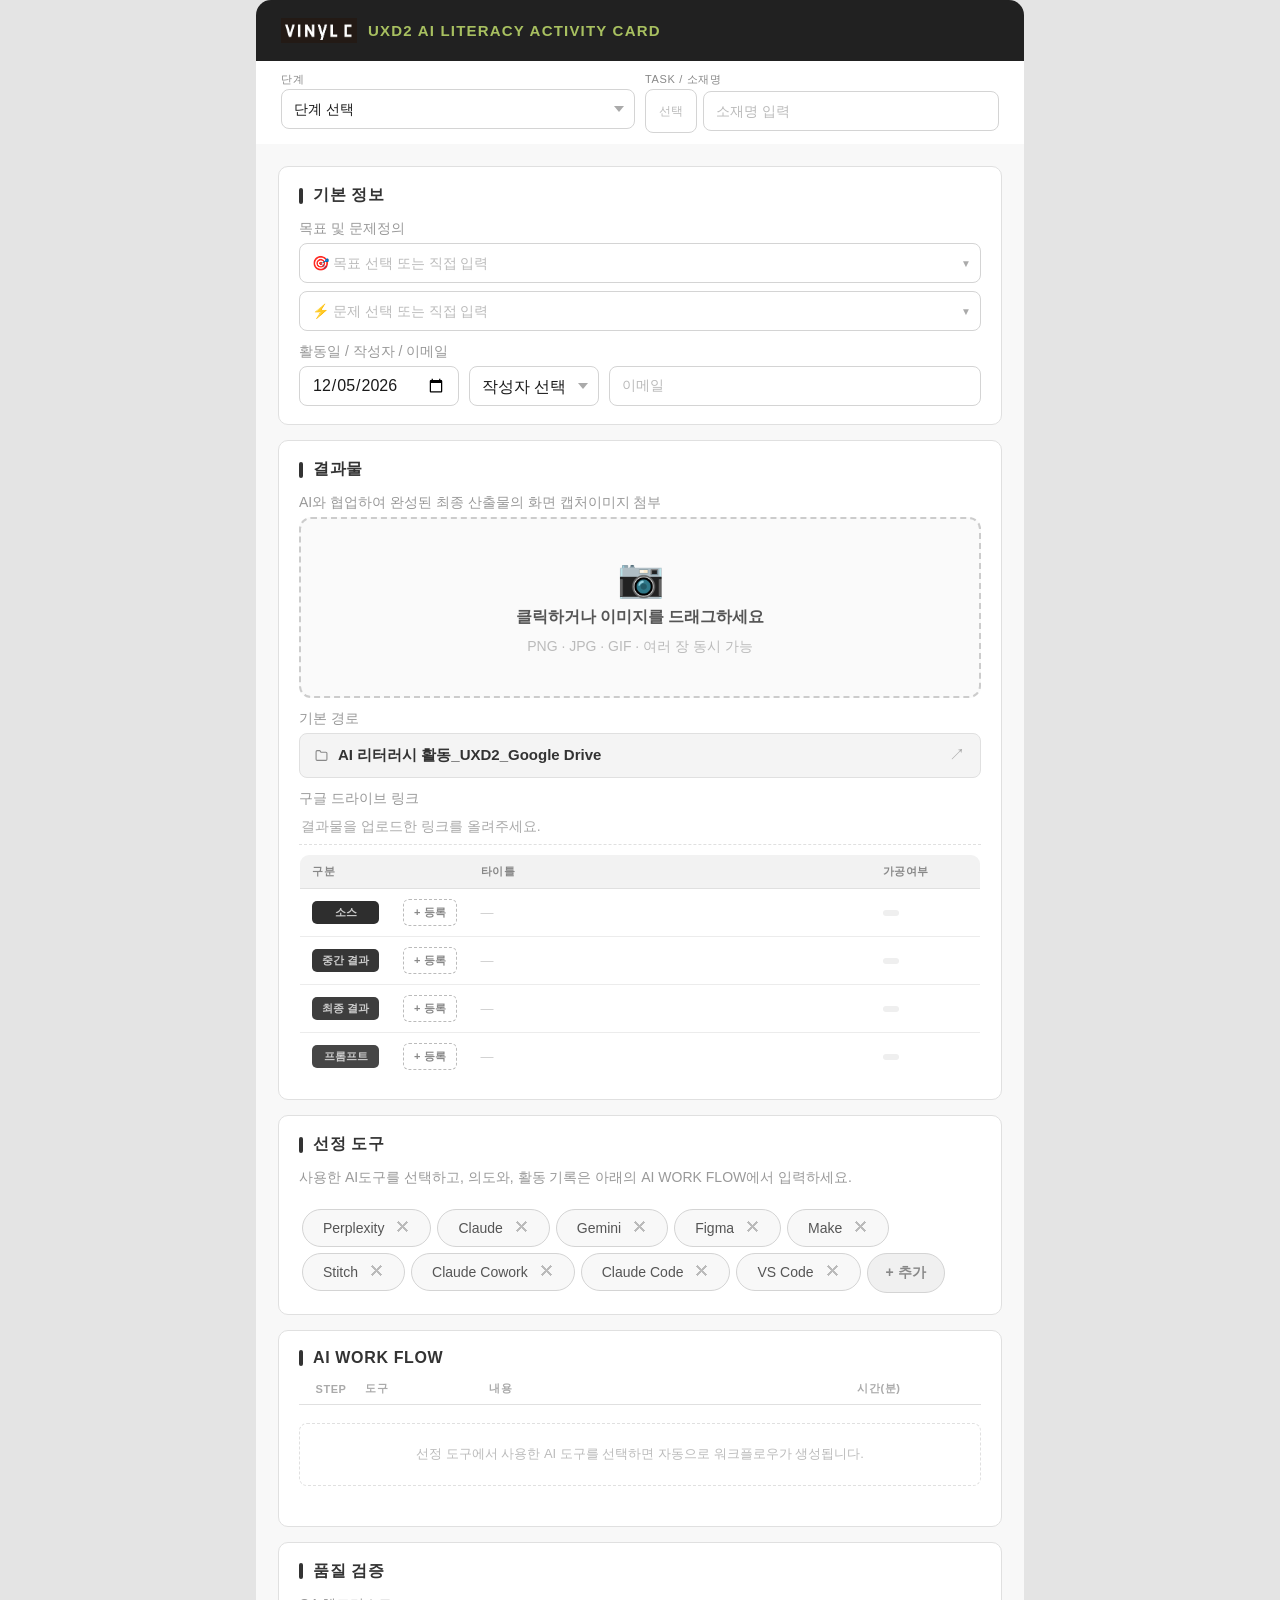
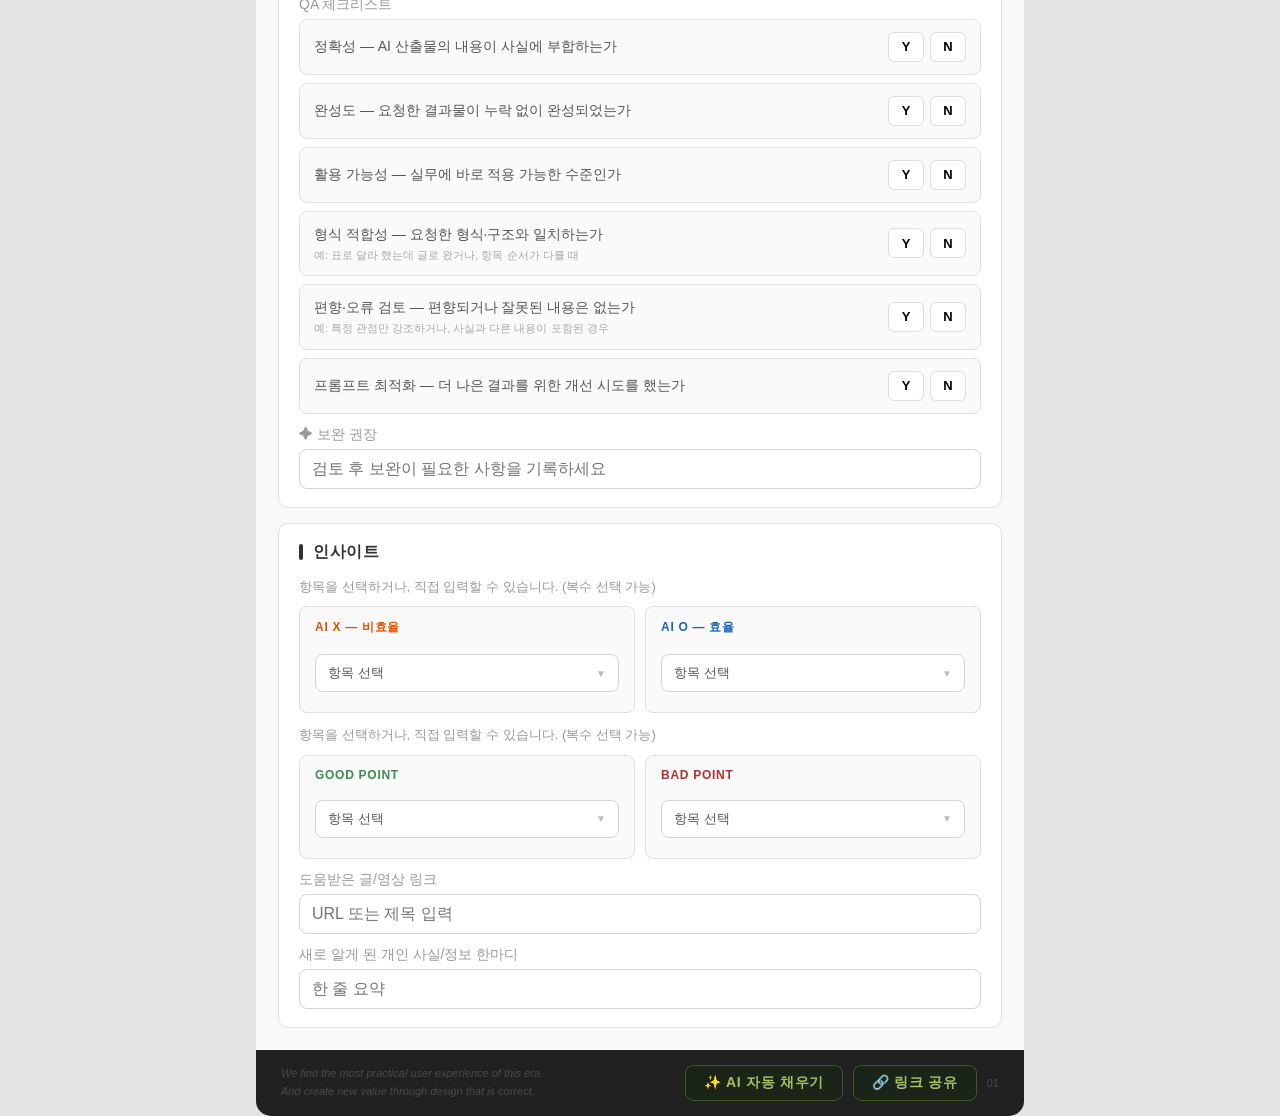
==== commit b9516914: "Update index.html" ====
--- a/index.html
+++ b/index.html
@@ -1,11 +1,9 @@
-<!DOCTYPE html>
-<html lang="ko">
-<head>
+<html lang="ko"><head>
 <meta charset="UTF-8">
 <meta name="viewport" content="width=device-width, initial-scale=1.0">
 <meta id="__card-snap__" data-snap="">
 <meta id="__sb-cfg__" data-url="" data-key="">
-<title>AI 리터러시 활동기록카드</title>
+<title>AI 리터러시 활동기록카드 - 260422</title>
 <link href="https://cdn.jsdelivr.net/gh/orioncactus/pretendard@v1.3.9/dist/web/static/pretendard.min.css" rel="stylesheet">
 <style>
   *, *::before, *::after { box-sizing: border-box; margin: 0; padding: 0; }
@@ -1435,9 +1433,16 @@
     .f-btn, .lightbox, .thumb-actions, .img-add-btn { display: none !important; }
     input, textarea, .flow-input { border: none !important; box-shadow: none !important; }
   }
-</style>
-</head>
-<body>
+#cfg-btn, #clear-btn, #save-btn { display:none !important; }
+  </style>
+<style id="grabbit-visited-styles">
+        .grabbit-visited,
+        .grabbit-visited:link,
+        .grabbit-visited:visited {
+            color: #551A8B !important; /* Standard visited link purple */
+        }
+    </style></head>
+<body style="">
 
 <div class="lightbox" id="lightbox">
   <button class="lb-close" id="lb-close">✕</button>
@@ -1471,8 +1476,8 @@
     </div>
     <div class="sb-modal-body">
       <div class="sb-status" id="sb-status">
-        <div class="sb-status-dot" id="sb-status-dot"></div>
-        <div class="sb-status-txt" id="sb-status-txt">설정 상태 확인 중...</div>
+        <div class="sb-status-dot ok" id="sb-status-dot"></div>
+        <div class="sb-status-txt" id="sb-status-txt">Supabase ✓  |  Gemini Key 미입력</div>
       </div>
 
       <!-- Gemini API Key -->
@@ -1526,7 +1531,7 @@
           <span class="lm-step-txt">아래 링크를 복사하세요</span>
         </div>
         <div class="link-modal-url-wrap">
-          <div class="link-modal-url" id="link-modal-url"></div>
+          <div class="link-modal-url" id="link-modal-url">https://kkyu6513.github.io/uxd2-card/index.html#card_1776846215674_grd08x</div>
           <button class="link-modal-btn copy" id="link-copy-btn">복사</button>
         </div>
         <div class="link-modal-step" style="margin-top:10px;">
@@ -1560,7 +1565,7 @@
     <div class="sub-field">
       <label>단계</label>
       <select id="stage-select">
-        <option value="" disabled selected>단계 선택</option>
+        <option value="" disabled="" selected="">단계 선택</option>
         <option value="관리단계">관리단계</option>
         <option value="분석단계">분석단계</option>
         <option value="설계단계">설계단계</option>
@@ -1584,7 +1589,7 @@
               <button type="button" class="ep-tab" data-cat="4">⚡</button>
               <button type="button" class="ep-tab" data-cat="5">💡</button>
             </div>
-            <div class="ep-grid" id="ep-grid"></div>
+            <div class="ep-grid" id="ep-grid"><button type="button">🎯</button><button type="button">🚀</button><button type="button">💡</button><button type="button">🔥</button><button type="button">⚡</button><button type="button">🌟</button><button type="button">🏆</button><button type="button">🎪</button><button type="button">🧩</button><button type="button">🔬</button><button type="button">🎨</button><button type="button">🛠</button><button type="button">📐</button><button type="button">🌱</button><button type="button">💎</button><button type="button">🦋</button><button type="button">🎭</button><button type="button">🧭</button><button type="button">🔑</button><button type="button">🌊</button><button type="button">🏔</button><button type="button">🎶</button><button type="button">📡</button><button type="button">🤖</button><button type="button">🧲</button><button type="button">🔭</button><button type="button">⚗️</button><button type="button">🧬</button><button type="button">⚙️</button><button type="button">🔮</button><button type="button">🧱</button><button type="button">🏗</button><button type="button">🎓</button><button type="button">🏅</button><button type="button">🥇</button><button type="button">🥈</button><button type="button">🥉</button><button type="button">🏁</button><button type="button">🎖</button><button type="button">📦</button><button type="button">🧰</button><button type="button">🪛</button><button type="button">🔧</button><button type="button">🔩</button><button type="button">⛏</button><button type="button">🪚</button><button type="button">🗜</button><button type="button">🧪</button><button type="button">🔎</button><button type="button">🔍</button><button type="button">💻</button><button type="button">🖥</button><button type="button">⌨️</button><button type="button">🖱</button><button type="button">🖨</button><button type="button">📱</button><button type="button">📲</button><button type="button">🔋</button><button type="button">💾</button><button type="button">💿</button><button type="button">📀</button><button type="button">🧮</button><button type="button">🪄</button><button type="button">🎲</button><button type="button">♟️</button></div>
           </div>
         </div>
         <input type="text" id="task-input" placeholder="소재명 입력" style="flex:1; font-size:14px; font-family:'Pretendard',sans-serif; font-weight:400; color:#1a1a1a;">
@@ -1609,13 +1614,13 @@
           <div class="combo-wrap">
             <input type="text" id="goal-input-text" placeholder="🎯 목표 선택 또는 직접 입력" autocomplete="off">
             <span class="combo-arrow">▼</span>
-            <div class="combo-dropdown" id="goal-dropdown"></div>
+            <div class="combo-dropdown" id="goal-dropdown"><div class="combo-option combo-direct-item" style="padding-left: 14px; font-weight: 600; color: rgb(58, 120, 212); border-bottom: 1px solid rgb(238, 238, 238);">✏️ 직접 작성하기</div><div class="combo-group"><div class="combo-group-header">📋 계획</div><div class="combo-group-items"><div class="combo-option">AI를 통한 프로젝트 목표와 범위를 명확하게 정의한다</div><div class="combo-option">AI를 통한 이해관계자 요구사항을 빠르게 수집하고 정리한다</div><div class="combo-option">AI를 통한 일정·리소스 계획서를 구조화하여 작성한다</div><div class="combo-option">AI를 통한 리스크 항목을 사전에 식별하고 대응 방안을 마련한다</div><div class="combo-option">AI를 통한 프로젝트 착수 보고서 및 제안서 초안을 완성한다</div><div class="combo-option">AI를 통한 WBS(작업분류체계)를 자동 분해하여 정리한다</div><div class="combo-option">AI를 통한 팀 역할과 책임(RACI)을 명확하게 문서화한다</div><div class="combo-option">AI를 통한 이해관계자 인터뷰 가이드와 질문지를 빠르게 작성한다</div><div class="combo-option">AI를 통한 프로젝트 헌장(Project Charter)을 구조화하여 작성한다</div><div class="combo-option">AI를 통한 예산·비용 계획서 초안을 빠르게 완성한다</div><div class="combo-option">AI를 통한 유사 프로젝트 레퍼런스를 수집하고 벤치마크를 정리한다</div><div class="combo-option">AI를 통한 팀 온보딩 자료와 킥오프 자료를 빠르게 준비한다</div><div class="combo-option">AI를 통한 커뮤니케이션 계획서를 작성하고 보고 주기를 정의한다</div><div class="combo-option">AI를 통한 프로젝트 성공 기준(KPI)을 명확하게 정의하고 문서화한다</div><div class="combo-option">AI를 통한 조달 계획과 외부 리소스 활용 방안을 정리한다</div><div class="combo-option">AI를 통한 범위 기술서(Scope Statement)를 명확하게 작성한다</div><div class="combo-option">AI를 통한 유관 부서·팀과의 협력 방식과 접점을 사전에 정의한다</div></div></div><div class="combo-group"><div class="combo-group-header">🗂 관리</div><div class="combo-group-items"><div class="combo-option">AI를 통한 회의록과 액션아이템을 자동으로 정리한다</div><div class="combo-option">AI를 통한 이슈·변경 이력을 체계적으로 추적하고 기록한다</div><div class="combo-option">AI를 통한 진행 상황 보고서를 빠르게 작성한다</div><div class="combo-option">AI를 통한 팀 내 커뮤니케이션 문서를 일관된 형식으로 작성한다</div><div class="combo-option">AI를 통한 피드백을 수집하고 우선순위를 결정한다</div><div class="combo-option">AI를 통한 프로젝트 산출물의 버전을 일관되게 관리한다</div><div class="combo-option">AI를 통한 팀 규칙·가이드라인 문서를 표준화하고 업데이트한다</div><div class="combo-option">AI를 통한 프로젝트 대시보드 항목과 지표를 정의하고 구성한다</div><div class="combo-option">AI를 통한 변경 요청(CR) 프로세스를 표준화하고 문서화한다</div><div class="combo-option">AI를 통한 품질 관리 계획과 검토 기준을 수립한다</div><div class="combo-option">AI를 통한 팀 내 의사결정 기록을 체계적으로 남긴다</div><div class="combo-option">AI를 통한 반복 회의 아젠다 템플릿을 표준화하여 시간을 절약한다</div><div class="combo-option">AI를 통한 스프린트·이터레이션 회고 결과를 빠르게 정리한다</div><div class="combo-option">AI를 통한 리소스 투입 현황과 잔여 업무량을 시각화한다</div><div class="combo-option">AI를 통한 외부 협력사·벤더 커뮤니케이션 문서를 일관되게 작성한다</div><div class="combo-option">AI를 통한 프로젝트 종료 조건과 인수인계 기준을 명확히 정의한다</div><div class="combo-option">AI를 통한 팀 성과 지표를 정리하고 다음 단계 목표와 연결한다</div></div></div><div class="combo-group"><div class="combo-group-header">🔍 분석</div><div class="combo-group-items"><div class="combo-option">AI를 통한 사용자 인터뷰·설문 결과를 코딩하고 패턴을 파악한다</div><div class="combo-option">AI를 통한 리서치 데이터를 구조화하고 인사이트를 도출한다</div><div class="combo-option">AI를 통한 경쟁사·벤치마크 분석 자료를 신속하게 작성한다</div><div class="combo-option">AI를 통한 고객 VOC 데이터를 분류하고 핵심 문제를 추출한다</div><div class="combo-option">AI를 통한 요구사항을 분석하여 기능·비기능 항목으로 분리한다</div><div class="combo-option">AI를 통한 페르소나와 사용자 시나리오를 구체화한다</div><div class="combo-option">AI를 통한 현행 시스템의 문제점과 개선 방향을 문서화한다</div><div class="combo-option">AI를 통한 데이터 분석 결과를 설득력 있는 스토리로 구성한다</div><div class="combo-option">AI를 통한 사용자 행동 데이터를 분석하고 주요 패턴을 시각화한다</div><div class="combo-option">AI를 통한 친화도 다이어그램(Affinity Diagram)을 빠르게 구성한다</div><div class="combo-option">AI를 통한 핵심 사용자 문제를 HMW 질문 형식으로 재정의한다</div><div class="combo-option">AI를 통한 AS-IS / TO-BE 현황을 비교하고 갭(Gap)을 문서화한다</div><div class="combo-option">AI를 통한 이해관계자 분석 및 관심사·영향도 매트릭스를 작성한다</div><div class="combo-option">AI를 통한 정량·정성 데이터를 통합하여 종합 인사이트를 도출한다</div><div class="combo-option">AI를 통한 서비스 사용 맥락과 환경(Context)을 체계적으로 기술한다</div><div class="combo-option">AI를 통한 사용자 여정 지도(Journey Map) 초안을 빠르게 완성한다</div><div class="combo-option">AI를 통한 분석 결과를 바탕으로 핵심 과제와 기회 영역을 정의한다</div><div class="combo-option">AI를 통한 도메인 지식·전문 용어를 빠르게 정리하고 팀과 공유한다</div></div></div><div class="combo-group"><div class="combo-group-header">✏️ 설계</div><div class="combo-group-items"><div class="combo-option">AI를 통한 서비스 흐름(IA·플로우차트)을 빠르게 시각화한다</div><div class="combo-option">AI를 통한 기능 명세서와 화면 정의서 초안을 완성한다</div><div class="combo-option">AI를 통한 복수의 설계 대안을 비교하고 의사결정 근거를 정리한다</div><div class="combo-option">AI를 통한 UX 라이팅 및 마이크로카피를 다양하게 생성한다</div><div class="combo-option">AI를 통한 디자인 시스템 컴포넌트 명세를 체계적으로 작성한다</div><div class="combo-option">AI를 통한 프로토타입 피드백을 반영하여 설계를 빠르게 개선한다</div><div class="combo-option">AI를 통한 접근성·다국어 요구사항을 설계 단계에 반영한다</div><div class="combo-option">AI를 통한 와이어프레임 설명 문구와 주석을 빠르게 작성한다</div><div class="combo-option">AI를 통한 인터랙션 명세와 전환 조건을 명확하게 문서화한다</div><div class="combo-option">AI를 통한 콘텐츠 전략과 정보 계층 구조를 빠르게 정의한다</div><div class="combo-option">AI를 통한 화면별 엣지 케이스와 예외 상황을 체계적으로 정리한다</div><div class="combo-option">AI를 통한 다양한 레이아웃 대안을 빠르게 탐색하고 비교한다</div><div class="combo-option">AI를 통한 설계 원칙과 의사결정 기준을 팀 문서로 정리한다</div><div class="combo-option">AI를 통한 사용자 오류 메시지와 피드백 문구를 일관되게 작성한다</div><div class="combo-option">AI를 통한 반응형·다해상도 대응 설계 기준을 문서화한다</div><div class="combo-option">AI를 통한 온보딩 플로우와 첫 사용 경험 시나리오를 구체화한다</div><div class="combo-option">AI를 통한 설계 산출물 체크리스트를 작성하고 완성도를 검토한다</div></div></div><div class="combo-group"><div class="combo-group-header">⚙️ 구현</div><div class="combo-group-items"><div class="combo-option">AI를 통한 코드 작성·수정·디버깅을 신속하게 처리한다</div><div class="combo-option">AI를 통한 반복 작업을 자동화하여 개발 시간을 단축한다</div><div class="combo-option">AI를 통한 기술 문서와 API 명세를 빠르게 작성한다</div><div class="combo-option">AI를 통한 코드 리뷰 코멘트를 명확하고 일관되게 작성한다</div><div class="combo-option">AI를 통한 구현 중 발생한 이슈의 원인을 빠르게 분석한다</div><div class="combo-option">AI를 통한 도구·라이브러리 활용법을 빠르게 파악하고 적용한다</div><div class="combo-option">AI를 통한 산출물의 오탈자·논리 오류를 신속하게 교정한다</div><div class="combo-option">AI를 통한 구현 전 기술 스펙과 환경 설정 문서를 빠르게 정리한다</div><div class="combo-option">AI를 통한 코드 컨벤션과 네이밍 규칙을 표준화하여 문서화한다</div><div class="combo-option">AI를 통한 복잡한 로직을 주석과 함께 명확하게 설명한다</div><div class="combo-option">AI를 통한 빌드·배포 스크립트 작성과 자동화 설정을 처리한다</div><div class="combo-option">AI를 통한 외부 라이브러리·API 사용법을 빠르게 파악하고 적용한다</div><div class="combo-option">AI를 통한 성능 병목 지점을 분석하고 개선 방향을 도출한다</div><div class="combo-option">AI를 통한 데이터 모델과 DB 스키마 설계 문서를 작성한다</div><div class="combo-option">AI를 통한 개발 중 발생한 기술 부채를 목록화하고 우선순위를 정한다</div><div class="combo-option">AI를 통한 구현 완료 후 셀프 체크리스트를 작성하고 품질을 검토한다</div><div class="combo-option">AI를 통한 팀 내 재사용 가능한 컴포넌트·모듈을 정리하고 공유한다</div></div></div><div class="combo-group"><div class="combo-group-header">🧪 테스트</div><div class="combo-group-items"><div class="combo-option">AI를 통한 QA 체크리스트와 테스트 시나리오를 작성한다</div><div class="combo-option">AI를 통한 테스트 결과를 정리하고 버그 리포트를 작성한다</div><div class="combo-option">AI를 통한 사용성 테스트 결과를 분석하고 개선점을 도출한다</div><div class="combo-option">AI를 통한 회귀 테스트 항목을 자동으로 생성하고 정리한다</div><div class="combo-option">AI를 통한 AI 결과물의 정확성·신뢰성을 검증하는 기준을 만든다</div><div class="combo-option">AI를 통한 테스트 커버리지를 높이기 위한 시나리오를 확장한다</div><div class="combo-option">AI를 통한 탐색적 테스트 차터를 빠르게 작성하고 실행 범위를 정의한다</div><div class="combo-option">AI를 통한 테스트 환경 설정 가이드를 명확하게 문서화한다</div><div class="combo-option">AI를 통한 버그 재현 절차와 우선순위 기준을 표준화한다</div><div class="combo-option">AI를 통한 성능·부하 테스트 계획서와 기준치를 정의한다</div><div class="combo-option">AI를 통한 접근성(Accessibility) 검증 항목을 체크리스트로 작성한다</div><div class="combo-option">AI를 통한 크로스브라우저·크로스디바이스 테스트 매트릭스를 작성한다</div><div class="combo-option">AI를 통한 테스트 완료 기준(Exit Criteria)을 명확하게 정의한다</div><div class="combo-option">AI를 통한 회귀 테스트 자동화 범위와 우선순위를 결정한다</div><div class="combo-option">AI를 통한 사용자 수용 테스트(UAT) 가이드와 시나리오를 작성한다</div><div class="combo-option">AI를 통한 테스트 결과를 요약하여 이해관계자에게 보고한다</div></div></div><div class="combo-group"><div class="combo-group-header">🚀 배포 &amp; 완료</div><div class="combo-group-items"><div class="combo-option">AI를 통한 배포 체크리스트와 롤백 계획을 문서화한다</div><div class="combo-option">AI를 통한 사용자 매뉴얼과 운영 가이드를 빠르게 작성한다</div><div class="combo-option">AI를 통한 릴리즈 노트와 변경 이력을 일관된 형식으로 작성한다</div><div class="combo-option">AI를 통한 프로젝트 완료 보고서와 회고 문서를 작성한다</div><div class="combo-option">AI를 통한 팀 내 학습 인사이트를 정리하고 다음 프로젝트에 연결한다</div><div class="combo-option">AI를 통한 배포 후 모니터링 지표와 대응 기준을 정의한다</div><div class="combo-option">AI를 통한 배포 전 최종 검토 항목과 승인 프로세스를 문서화한다</div><div class="combo-option">AI를 통한 서비스 오픈 공지문과 안내 메시지를 작성한다</div><div class="combo-option">AI를 통한 배포 후 모니터링 항목과 이상 감지 기준을 정의한다</div><div class="combo-option">AI를 통한 핫픽스·긴급 대응 절차를 사전에 정의하고 공유한다</div><div class="combo-option">AI를 통한 프로젝트 완료 후 KPI 달성 여부를 분석하고 보고한다</div><div class="combo-option">AI를 통한 서비스 운영 단계의 지속 개선 백로그를 정리한다</div><div class="combo-option">AI를 통한 고객 지원팀을 위한 FAQ와 대응 가이드를 빠르게 작성한다</div><div class="combo-option">AI를 통한 프로젝트에서 얻은 교훈(Lessons Learned)을 체계적으로 기록한다</div><div class="combo-option">AI를 통한 다음 프로젝트를 위한 재사용 가능한 템플릿을 정리한다</div><div class="combo-option">AI를 통한 팀 기여도와 성과를 정리하여 공식 문서로 남긴다</div></div></div></div>
           </div>
           <textarea id="goal-direct" class="gp-direct-textarea" placeholder="목표를 자유롭게 직접 작성하세요" rows="2" autocomplete="off" style="display:none;"></textarea>
           <div class="combo-wrap">
             <input type="text" id="problem-input" placeholder="⚡ 문제 선택 또는 직접 입력" autocomplete="off">
             <span class="combo-arrow">▼</span>
-            <div class="combo-dropdown" id="problem-dropdown"></div>
+            <div class="combo-dropdown" id="problem-dropdown"><div class="combo-option combo-direct-item" style="padding-left: 14px; font-weight: 600; color: rgb(58, 120, 212); border-bottom: 1px solid rgb(238, 238, 238);">✏️ 직접 작성하기</div><div class="combo-group"><div class="combo-group-header">📋 계획</div><div class="combo-group-items"><div class="combo-option">프로젝트 목표와 범위가 모호해서 방향을 잡기 어렵다</div><div class="combo-option">이해관계자별 요구사항이 달라 합의점을 찾기 어렵다</div><div class="combo-option">일정 산정 근거가 부족해 현실적인 계획을 세우기 어렵다</div><div class="combo-option">리스크 항목을 사전에 식별하는 체계가 없다</div><div class="combo-option">착수 단계에서 팀원 간 역할과 책임이 불명확하다</div><div class="combo-option">유사 프로젝트의 선례가 없어 기준을 잡기 어렵다</div><div class="combo-option">초기 요구사항이 계속 바뀌어 계획 수정이 반복된다</div><div class="combo-option">프로젝트 목적과 기대 효과를 이해관계자에게 설득하기 어렵다</div><div class="combo-option">일정 내 달성 가능한 범위와 불가능한 범위를 구분하기 어렵다</div><div class="combo-option">예산 산정 근거가 부족해 현실적인 계획을 세우기 어렵다</div><div class="combo-option">팀 구성이 확정되기 전 역할 분배를 미리 설계하기 어렵다</div><div class="combo-option">비슷한 선례가 없어 공수 추정이 주먹구구식이 된다</div><div class="combo-option">초기 기획 단계에서 기술적 실현 가능성을 판단하기 어렵다</div><div class="combo-option">다수의 이해관계자 의견을 취합해 하나의 방향으로 정리하기 어렵다</div><div class="combo-option">계획 수립 후 승인 과정에서 불필요한 반복 수정이 발생한다</div><div class="combo-option">프로젝트 우선순위가 조직 내에서 자주 바뀌어 방향 잡기 어렵다</div><div class="combo-option">외부 의존성(타팀·벤더)이 많아 일정을 확정하기 어렵다</div></div></div><div class="combo-group"><div class="combo-group-header">🗂 관리</div><div class="combo-group-items"><div class="combo-option">이슈와 변경사항이 많아 추적·관리가 어렵다</div><div class="combo-option">회의 내용이 문서화되지 않아 나중에 혼선이 생긴다</div><div class="combo-option">팀원마다 문서 형식과 수준이 달라 통일이 어렵다</div><div class="combo-option">피드백을 반영하는 과정에서 버전 관리가 혼란스럽다</div><div class="combo-option">진행 상황을 이해관계자에게 명확하게 전달하기 어렵다</div><div class="combo-option">작업 우선순위를 정하는 기준이 불명확하다</div><div class="combo-option">작업 범위가 자주 바뀌어 산출물을 처음부터 다시 작성한다</div><div class="combo-option">산출물 관리 체계가 없어 최신 버전을 찾는 데 시간이 걸린다</div><div class="combo-option">팀원 간 업무 진행 상황을 실시간으로 파악하기 어렵다</div><div class="combo-option">의사결정 후 근거가 기록되지 않아 나중에 혼선이 생긴다</div><div class="combo-option">갑작스러운 요구사항 변경에 유연하게 대응하기 어렵다</div><div class="combo-option">여러 프로젝트를 동시에 관리하며 우선순위 조율이 어렵다</div><div class="combo-option">보고 형식이 매번 달라 보고서 작성에 시간이 낭비된다</div><div class="combo-option">이슈가 발생했을 때 책임 소재와 대응 주체가 불명확하다</div><div class="combo-option">팀원 온보딩이 느려 프로젝트 초반 속도가 나지 않는다</div><div class="combo-option">협업 도구가 너무 많아 정보가 분산되고 관리가 어렵다</div><div class="combo-option">프로젝트 완료 기준이 불명확해 언제 끝내야 할지 모른다</div></div></div><div class="combo-group"><div class="combo-group-header">🔍 분석</div><div class="combo-group-items"><div class="combo-option">리서치 데이터가 많지만 인사이트 도출이 느리다</div><div class="combo-option">정보가 너무 많아 핵심을 추려내는 데 시간이 오래 걸린다</div><div class="combo-option">인터뷰·설문 결과를 정리하는 데 너무 많은 시간이 걸린다</div><div class="combo-option">데이터 분석 결과를 설득력 있게 전달하기 어렵다</div><div class="combo-option">사용자 니즈와 비즈니스 요구사항 사이의 균형을 잡기 어렵다</div><div class="combo-option">요구사항이 모호해서 기능과 비기능을 구분하기 어렵다</div><div class="combo-option">다양한 관점의 아이디어를 혼자 발산하는 데 한계가 있다</div><div class="combo-option">현행 시스템의 문제를 객관적으로 파악하기 어렵다</div><div class="combo-option">인터뷰 참여자 모집과 일정 조율에 많은 시간이 소비된다</div><div class="combo-option">수집한 데이터의 신뢰성과 대표성을 확신하기 어렵다</div><div class="combo-option">정성 데이터를 정량화하여 설득력 있게 제시하기 어렵다</div><div class="combo-option">분석 결과가 너무 많아 핵심 인사이트 3가지를 고르기 어렵다</div><div class="combo-option">팀마다 데이터를 해석하는 관점이 달라 합의가 어렵다</div><div class="combo-option">리서치 결과가 실제 설계에 반영되지 않고 묻히는 경우가 많다</div><div class="combo-option">도메인 지식이 부족해 전문 용어와 업무 맥락을 이해하기 어렵다</div><div class="combo-option">분석 기간이 촉박해 충분한 검토 없이 인사이트를 도출한다</div><div class="combo-option">이전 리서치 자료가 정리되지 않아 중복 작업이 발생한다</div><div class="combo-option">사용자 맥락(Context)을 충분히 반영하지 못한 분석이 나온다</div></div></div><div class="combo-group"><div class="combo-group-header">✏️ 설계</div><div class="combo-group-items"><div class="combo-option">초안 작성 시 어떻게 시작해야 할지 막막하다</div><div class="combo-option">복잡한 사용자 여정을 빠르게 시각화하기 어렵다</div><div class="combo-option">작성한 문서의 논리 구조가 탄탄한지 확신이 없다</div><div class="combo-option">아이디어는 있지만 구체화하는 과정이 막힌다</div><div class="combo-option">디자인 시스템·가이드라인 일관성을 유지하기 어렵다</div><div class="combo-option">설계 결정의 근거를 문서로 남기지 못하고 있다</div><div class="combo-option">프로토타입 피드백을 빠르게 반영하고 재검증하기 어렵다</div><div class="combo-option">설계 방향에 대한 팀 내 합의가 이루어지지 않아 작업이 지연된다</div><div class="combo-option">화면 수가 많아 엣지 케이스와 예외 처리를 빠뜨리기 쉽다</div><div class="combo-option">UX 설계와 개발 구현 간의 간극이 커서 싱크가 자주 어긋난다</div><div class="combo-option">같은 컴포넌트가 화면마다 다르게 설계되어 일관성이 없다</div><div class="combo-option">설계 변경이 자주 일어나 개발팀과의 소통 비용이 크다</div><div class="combo-option">이해관계자가 설계 의도를 이해하지 못해 반복 설명이 필요하다</div><div class="combo-option">접근성·다국어 요구사항이 설계 후반에 추가되어 재작업이 발생한다</div><div class="combo-option">콘텐츠 확정 전에 설계가 진행되어 나중에 레이아웃을 다시 조정한다</div><div class="combo-option">설계 산출물 형식이 팀마다 달라 핸드오프 시 혼선이 생긴다</div><div class="combo-option">여러 대안 중 어떤 것을 선택해야 할지 판단 기준이 없다</div></div></div><div class="combo-group"><div class="combo-group-header">⚙️ 구현</div><div class="combo-group-items"><div class="combo-option">반복되는 단순 작업에 너무 많은 시간이 소비된다</div><div class="combo-option">구현 중 발생한 이슈의 원인을 파악하는 데 시간이 걸린다</div><div class="combo-option">기술 문서가 부족해 도구·API 활용에 시간이 많이 든다</div><div class="combo-option">산출물의 오류를 마지막에 발견해 수정 비용이 크다</div><div class="combo-option">여러 도구를 오가며 작업하느라 흐름이 자주 끊긴다</div><div class="combo-option">AI 결과물의 정확성·신뢰성을 검증하는 기준이 없다</div><div class="combo-option">프롬프트 품질이 낮아 원하는 결과물이 잘 나오지 않는다</div><div class="combo-option">요구사항 해석의 차이로 구현 결과가 설계와 달라진다</div><div class="combo-option">기존 코드 구조를 파악하는 데 시간이 너무 많이 걸린다</div><div class="combo-option">기술 부채가 쌓여 새로운 기능 추가가 점점 어려워진다</div><div class="combo-option">개발 환경 차이로 인해 로컬에서는 되는데 서버에서 안 된다</div><div class="combo-option">외부 API 변경이나 장애로 인해 개발 일정이 틀어진다</div><div class="combo-option">코드 리뷰 기준이 없어 품질이 사람마다 다르게 나온다</div><div class="combo-option">비기능 요구사항(성능·보안)이 후반에 제시되어 재작업이 발생한다</div><div class="combo-option">테스트 없이 배포해야 하는 상황이 반복된다</div><div class="combo-option">팀원 간 구현 방식이 달라 통합 시 충돌이 발생한다</div><div class="combo-option">구현 중 요구사항이 바뀌어 이미 완성한 코드를 다시 짜야 한다</div></div></div><div class="combo-group"><div class="combo-group-header">🧪 테스트</div><div class="combo-group-items"><div class="combo-option">테스트 시나리오 작성에 시간이 너무 많이 걸린다</div><div class="combo-option">버그 재현 조건을 명확하게 문서화하기 어렵다</div><div class="combo-option">사용성 테스트 결과를 빠르게 분류하고 정리하기 어렵다</div><div class="combo-option">마감 압박으로 충분한 테스트 없이 산출물을 제출하게 된다</div><div class="combo-option">테스트 커버리지가 부족해 예상치 못한 오류가 발생한다</div><div class="combo-option">비개발 이해관계자에게 테스트 결과를 전달하기 어렵다</div><div class="combo-option">테스트 환경이 실제 운영과 달라 신뢰성 있는 결과를 얻기 어렵다</div><div class="combo-option">버그 수정 후 다른 곳이 깨지는 사이드 이펙트가 반복된다</div><div class="combo-option">테스트 결과를 개발팀에 전달하는 형식이 표준화되어 있지 않다</div><div class="combo-option">시간 부족으로 중요 기능 외의 엣지 케이스를 테스트하지 못한다</div><div class="combo-option">비개발 직군이 UAT를 수행할 때 진행 방법을 몰라 지연된다</div><div class="combo-option">이전 테스트 결과가 문서화되지 않아 같은 버그가 반복된다</div><div class="combo-option">성능 테스트 기준치가 없어 통과·실패 판단이 주관적이 된다</div><div class="combo-option">테스트 범위가 명확하지 않아 무엇을 어디까지 해야 할지 모른다</div><div class="combo-option">접근성 검증 항목을 테스트 단계에서 뒤늦게 확인하게 된다</div><div class="combo-option">버그 우선순위 판단 기준이 없어 수정 순서를 정하기 어렵다</div></div></div><div class="combo-group"><div class="combo-group-header">🚀 배포 &amp; 완료</div><div class="combo-group-items"><div class="combo-option">배포 전 체크리스트가 없어 누락 항목이 발생한다</div><div class="combo-option">운영 가이드·매뉴얼 작성에 불필요하게 많은 시간이 든다</div><div class="combo-option">프로젝트 완료 후 회고와 학습 정리가 잘 이루어지지 않는다</div><div class="combo-option">이전 프로젝트 인사이트가 다음 작업에 연결되지 않는다</div><div class="combo-option">팀 내 지식이 개인에게 집중되어 공유가 안 된다</div><div class="combo-option">배포 후 모니터링 기준과 대응 방안이 정의되어 있지 않다</div><div class="combo-option">배포 직전 예상치 못한 이슈가 발생해 일정이 지연된다</div><div class="combo-option">롤백 기준과 절차가 명확하지 않아 장애 대응이 느리다</div><div class="combo-option">배포 후 사용자 피드백을 체계적으로 수집하는 체계가 없다</div><div class="combo-option">운영 이관 후 담당자가 바뀌면 히스토리를 파악하기 어렵다</div><div class="combo-option">배포 완료 후 실제 성과 측정이 이루어지지 않는다</div><div class="combo-option">프로젝트 종료 후 팀이 해산되면서 노하우가 사라진다</div><div class="combo-option">다음 프로젝트를 위한 인수인계 문서가 부실하게 작성된다</div><div class="combo-option">서비스 오픈 후 예상보다 많은 문의와 오류 신고가 몰린다</div><div class="combo-option">배포 이후 지속적인 개선을 위한 우선순위 정리가 안 된다</div><div class="combo-option">완료 보고 이후 이해관계자의 추가 요청이 계속 이어진다</div></div></div></div>
           </div>
           <textarea id="problem-direct" class="gp-direct-textarea" placeholder="문제를 자유롭게 직접 작성하세요" rows="2" autocomplete="off" style="display:none;"></textarea>
         </div>
@@ -1651,8 +1656,7 @@
         <label>AI와 협업하여 완성된 최종 산출물의 화면 캡처이미지 첨부 <span id="img-count" style="font-size:11px;color:#999;font-weight:400;"></span></label>
 
         <!-- 숨긴 file input -->
-        <input type="file" id="img-input" accept="image/*" multiple
-               style="position:fixed;top:-999px;left:-999px;opacity:0;">
+        <input type="file" id="img-input" accept="image/*" multiple="" style="position:fixed;top:-999px;left:-999px;opacity:0;">
 
         <!-- 드롭존: 이미지 없을 때 -->
         <div id="img-zone" class="img-zone">
@@ -1671,15 +1675,10 @@
       <!-- 기본 경로 -->
       <div class="field">
         <label>기본 경로</label>
-        <a
-          href="https://drive.google.com/drive/folders/0AHMKavhEL0eeUk9PVA"
-          target="_blank"
-          rel="noopener noreferrer"
-          class="base-path-link"
-        >
+        <a href="https://drive.google.com/drive/folders/0AHMKavhEL0eeUk9PVA" target="_blank" rel="noopener noreferrer" class="base-path-link">
           <span class="base-path-icon">
             <svg width="13" height="13" viewBox="0 0 24 24" fill="none" xmlns="http://www.w3.org/2000/svg">
-              <path d="M22 19a2 2 0 0 1-2 2H4a2 2 0 0 1-2-2V5a2 2 0 0 1 2-2h5l2 3h9a2 2 0 0 1 2 2z" stroke="currentColor" stroke-width="2" stroke-linecap="round" stroke-linejoin="round"/>
+              <path d="M22 19a2 2 0 0 1-2 2H4a2 2 0 0 1-2-2V5a2 2 0 0 1 2-2h5l2 3h9a2 2 0 0 1 2 2z" stroke="currentColor" stroke-width="2" stroke-linecap="round" stroke-linejoin="round"></path>
             </svg>
           </span>
           <span class="base-path-title">AI 리터러시 활동_UXD2_Google Drive</span>
@@ -1781,9 +1780,7 @@
               <label>URL</label>
               <div style="display:flex;gap:6px;align-items:center;">
                 <input type="text" id="drive-modal-url-input" placeholder="https://drive.google.com/..." autocomplete="off" style="flex:1;">
-                <button type="button" id="drive-modal-url-open" title="링크 열기"
-                  style="flex-shrink:0;padding:8px 12px;font-size:13px;border-radius:6px;border:.5px solid #d0d0d0;background:#f5f5f5;cursor:pointer;white-space:nowrap;font-family:'Pretendard',sans-serif;"
-                  onclick="(function(){const u=document.getElementById('drive-modal-url-input').value.trim();if(u)window.open(u,'_blank');else alert('URL을 먼저 입력해주세요.');})()">
+                <button type="button" id="drive-modal-url-open" title="링크 열기" style="flex-shrink:0;padding:8px 12px;font-size:13px;border-radius:6px;border:.5px solid #d0d0d0;background:#f5f5f5;cursor:pointer;white-space:nowrap;font-family:'Pretendard',sans-serif;" onclick="(function(){const u=document.getElementById('drive-modal-url-input').value.trim();if(u)window.open(u,'_blank');else alert('URL을 먼저 입력해주세요.');})()">
                   🔗 열기
                 </button>
               </div>
@@ -1791,7 +1788,7 @@
             <div class="drive-modal-field">
               <label>가공 여부</label>
               <select id="drive-modal-process-input">
-                <option value="" disabled selected>선택</option>
+                <option value="" disabled="" selected="">선택</option>
                 <option value="원본">원본 그대로 사용</option>
                 <option value="가공">가공·정제 후 사용</option>
                 <option value="혼합">원본 + 가공 혼합</option>
@@ -1816,9 +1813,7 @@
       <div class="sec-title">선정 도구</div>
       <div class="field">
         <label>사용한 AI도구를 선택하고, 의도와, 활동 기록은 아래의 AI WORK FLOW에서 입력하세요.</label>
-        <div class="badge-grid" id="tool-badge-grid" style="margin-top:14px;">
-          <button class="add-tool-btn" id="add-tool-btn">+ 추가</button>
-        </div>
+        <div class="badge-grid" id="tool-badge-grid" style="margin-top:14px;"><span class="tool-badge">Perplexity<span class="badge-count" style="display: none;">0</span><span class="badge-del" title="도구 삭제">✕</span></span><span class="tool-badge">Claude<span class="badge-count" style="display: none;">0</span><span class="badge-del" title="도구 삭제">✕</span></span><span class="tool-badge">Gemini<span class="badge-count" style="display: none;">0</span><span class="badge-del" title="도구 삭제">✕</span></span><span class="tool-badge">Figma<span class="badge-count" style="display: none;">0</span><span class="badge-del" title="도구 삭제">✕</span></span><span class="tool-badge">Make<span class="badge-count" style="display: none;">0</span><span class="badge-del" title="도구 삭제">✕</span></span><span class="tool-badge">Stitch<span class="badge-count" style="display: none;">0</span><span class="badge-del" title="도구 삭제">✕</span></span><span class="tool-badge">Claude Cowork<span class="badge-count" style="display: none;">0</span><span class="badge-del" title="도구 삭제">✕</span></span><span class="tool-badge">Claude Code<span class="badge-count" style="display: none;">0</span><span class="badge-del" title="도구 삭제">✕</span></span><span class="tool-badge">VS Code<span class="badge-count" style="display: none;">0</span><span class="badge-del" title="도구 삭제">✕</span></span><button class="add-tool-btn" id="add-tool-btn">+ 추가</button></div>
 
         <!-- 도구 추가 팝업 -->
         <div class="add-tool-popup hidden" id="add-tool-popup">
@@ -1841,7 +1836,7 @@
         <span class="wf-col-time">시간(분)</span>
         <span class="wf-col-actions"></span>
       </div>
-      <div class="wf-list" id="wf-list"></div>
+      <div class="wf-list" id="wf-list"><div class="wf-empty">선정 도구에서 사용한 AI 도구를 선택하면 자동으로 워크플로우가 생성됩니다.</div></div>
       <div class="wf-total" id="wf-total" style="display:none;">
         <span class="wf-total-label">총 소요시간</span>
         <span class="wf-total-value" id="wf-total-value">0분</span>
@@ -1968,9 +1963,7 @@
             <div class="qa-n-detail hidden" id="qa-detail-format">
               <div class="qa-step-rows" id="qa-format-rows"></div>
               <div class="qa-step-add-wrap">
-                <select class="qa-step-add-sel" id="qa-format-step-sel">
-                  <option value="">+ 스텝 추가</option>
-                </select>
+                <select class="qa-step-add-sel" id="qa-format-step-sel"><option value="">+ 스텝 추가</option></select>
               </div>
             </div>
           </div>
@@ -1985,9 +1978,7 @@
             <div class="qa-n-detail hidden" id="qa-detail-bias">
               <div class="qa-step-rows" id="qa-bias-rows"></div>
               <div class="qa-step-add-wrap">
-                <select class="qa-step-add-sel" id="qa-bias-step-sel">
-                  <option value="">+ 스텝 추가</option>
-                </select>
+                <select class="qa-step-add-sel" id="qa-bias-step-sel"><option value="">+ 스텝 추가</option></select>
               </div>
             </div>
           </div>
@@ -2012,7 +2003,7 @@
       <!-- 보완 권장 -->
       <div class="field">
         <label>✦ 보완 권장</label>
-        <input type="text" id="qa-recommend" placeholder="검토 후 보완이 필요한 사항을 기록하세요" autocomplete="new-password" readonly onfocus="this.removeAttribute('readonly')">
+        <input type="text" id="qa-recommend" placeholder="검토 후 보완이 필요한 사항을 기록하세요" autocomplete="new-password" readonly="" onfocus="this.removeAttribute('readonly')">
       </div>
     </div>
 
@@ -2153,11 +2144,83 @@
         <div class="ai-fill-prompt-guide">
           <div class="ai-fill-prompt-guide-title">💡 사용한 AI 툴에게 아래 내용을 그대로 요청하고, 받은 답변을 붙여넣어 주세요</div>
           <div class="ai-fill-prompt-guide-copy" id="ai-fill-prompt-copy">
-            <div class="ai-fill-prompt-guide-text" id="ai-fill-prompt-text">(프롬프트 로딩 중… 상단의 '단계'를 선택하면 단계별 목표/문제 선택지가 자동으로 주입됩니다)</div>
-            <button type="button" class="ai-fill-prompt-copy-btn" onclick="(function(){const t=document.getElementById('ai-fill-prompt-text');const txt=t.innerText;navigator.clipboard.writeText(txt).then(()=>{const b=document.querySelector('.ai-fill-prompt-copy-btn');b.textContent='✓ 복사됨';setTimeout(()=>{b.textContent='복사';},2000);});})();">복사</button>
+            <div class="ai-fill-prompt-guide-text" id="ai-fill-prompt-text">지금까지 이 대화창에서 너와 대화한 모든 내용을 "AI 활동기록 카드"에 자동으로 채울 수 있게 요약해줘.
+반드시 아래 형식·규칙을 그대로 지키고, 모든 항목을 채워. 값이 없으면 "(없음)", 추정이면 끝에 "[추정]" 태그.
+
+⚠ 길이 제약 (카드 백엔드가 Groq llama 6000 토큰 한도 사용):
+• 전체 응답은 반드시 한글 2,000자 이내로 압축.
+• 각 항목은 한 줄 원칙. 여러 문장이 필요해도 핵심만 짧게.
+• Work Flow는 스텝당 INTENT/활동/Good 프롬프트/시간 각 1줄 이내. 활동은 쉼표로 병렬 나열 가능.
+• 인사이트·잘된점·아쉬운점도 각 1~2문장 이내. 장황한 서술 금지.
+• Good 프롬프트만은 원문 그대로 복사(길이 제약 예외).
+
+━━ 1. 기본정보 ━━
+이모지(1글자):
+Task / 소재명:
+단계: (계획/관리/분석/설계/구현/테스트/배포 중 택1)
+활동일(YYYY-MM-DD):
+작성자:
+이메일:
+
+━━ 2. 목표 · 문제정의 ━━
+※ 단계를 먼저 선택하면 해당 단계의 목표/문제 선택지가 자동으로 주입됩니다.
+
+
+목표:
+문제정의:
+
+━━ 3. 사용한 AI 도구 ━━
+도구(쉼표 구분):
+
+━━ 4. AI WORK FLOW ━━
+반드시 아래처럼 [도구이름] 로 시작하는 블록으로, 사용한 도구 수만큼 반복:
+
+[도구이름]
+- INTENT(의도):
+- 활동:
+- Good 프롬프트(실제 사용한 문장 그대로 복사, 요약 금지):
+- 소요시간(분):
+
+총 소요시간(분):
+
+━━ 5. QA 체크리스트 (각 항목 Y/N + N이면 사유 한 줄) ━━
+- 정확성 (내용이 사실에 부합):
+- 완성도 (누락 없이 완성):
+- 활용 가능성 (실무에 바로 적용 가능):
+- 형식 적합성 (요청 형식·구조와 일치):
+- 편향·오류 검토 (편향/오류 없음):
+- 프롬프트 최적화 (개선 시도 진행):
+
+━━ 6. 보완 권장 (한 줄) ━━
+
+━━ 7. 인사이트 ━━
+- AI 미사용 시 예상 비효율:
+- AI 활용으로 얻은 효율 (정량·정성):
+- 잘 된 점:
+- 아쉬운 점:
+- 새로 알게 된 한마디:
+
+━━ 8. 레퍼런스 · 저장 ━━
+- 도움받은 글/영상 (제목 · URL):
+- 결과물 저장 기본 경로:
+- 구글 드라이브 링크 (타이틀 / URL / 원본·가공):
+
+━━ 9. 산출물 이미지 힌트 (있을 때만) ━━
+- 파일명 힌트:
+- 이미지 캡션:
+
+━━ 규칙 ━━
+• 모든 항목을 반드시 채운다. 비울 경우 "(없음)" 또는 "[추정]".
+• 시간은 분 단위 숫자만 (예: 45).
+• Good 프롬프트는 실제 사용한 원문 그대로. 요약/재작성 금지.
+• AI WORK FLOW는 반드시 [대괄호] 블록으로 도구를 구분 (카드 파서 규칙).
+• 목표/문제는 위 사전 선택지에 있으면 "그대로" 복사. 없을 때만 "직접: …".</div>
+            <button type="button" class="ai-fill-prompt-copy-btn" onclick="(function(){const t=document.getElementById('ai-fill-prompt-text');const txt=t.innerText;navigator.clipboard.writeText(txt).then(()=&gt;{const b=document.querySelector('.ai-fill-prompt-copy-btn');b.textContent='✓ 복사됨';setTimeout(()=&gt;{b.textContent='복사';},2000);});})();">복사</button>
           </div>
         </div>
-        <textarea class="ai-fill-ta" id="ai-fill-ta" placeholder="AI 활동 내용을 여기에 붙여넣어 주세요.&#10;&#10;예시) Claude에게 WBS 작성을 요청했고, 결과물을 Figma에서 시각화했습니다. 처음에는 요구사항 정의가 불명확해서 3번 수정..."></textarea>
+        <textarea class="ai-fill-ta" id="ai-fill-ta" placeholder="AI 활동 내용을 여기에 붙여넣어 주세요.
+
+예시) Claude에게 WBS 작성을 요청했고, 결과물을 Figma에서 시각화했습니다. 처음에는 요구사항 정의가 불명확해서 3번 수정..."></textarea>
         <div class="ai-fill-progress" id="ai-fill-progress">
           <div class="ai-fill-spinner"></div>
           <span id="ai-fill-progress-txt">AI가 내용을 분석하고 있어요...</span>
@@ -2181,7 +2244,7 @@
       <button class="f-btn cfg" id="cfg-btn" title="Supabase 설정">⚙</button>
       <button class="f-btn clear" id="clear-btn">초기화</button>
       <button class="f-btn share-link" id="share-link-btn">🔗 링크 공유</button>
-      <button class="f-btn save"  id="save-btn">저장 &amp; Notion 제출</button>
+      <button class="f-btn save" id="save-btn">저장 &amp; Notion 제출</button>
       <span class="page-num">01</span>
     </div>
   </div>
@@ -5836,5 +5899,6 @@
   setTimeout(updatePageTitle, 200);
 
 </script>
-</body>
-</html>
+
+
+</body></html>
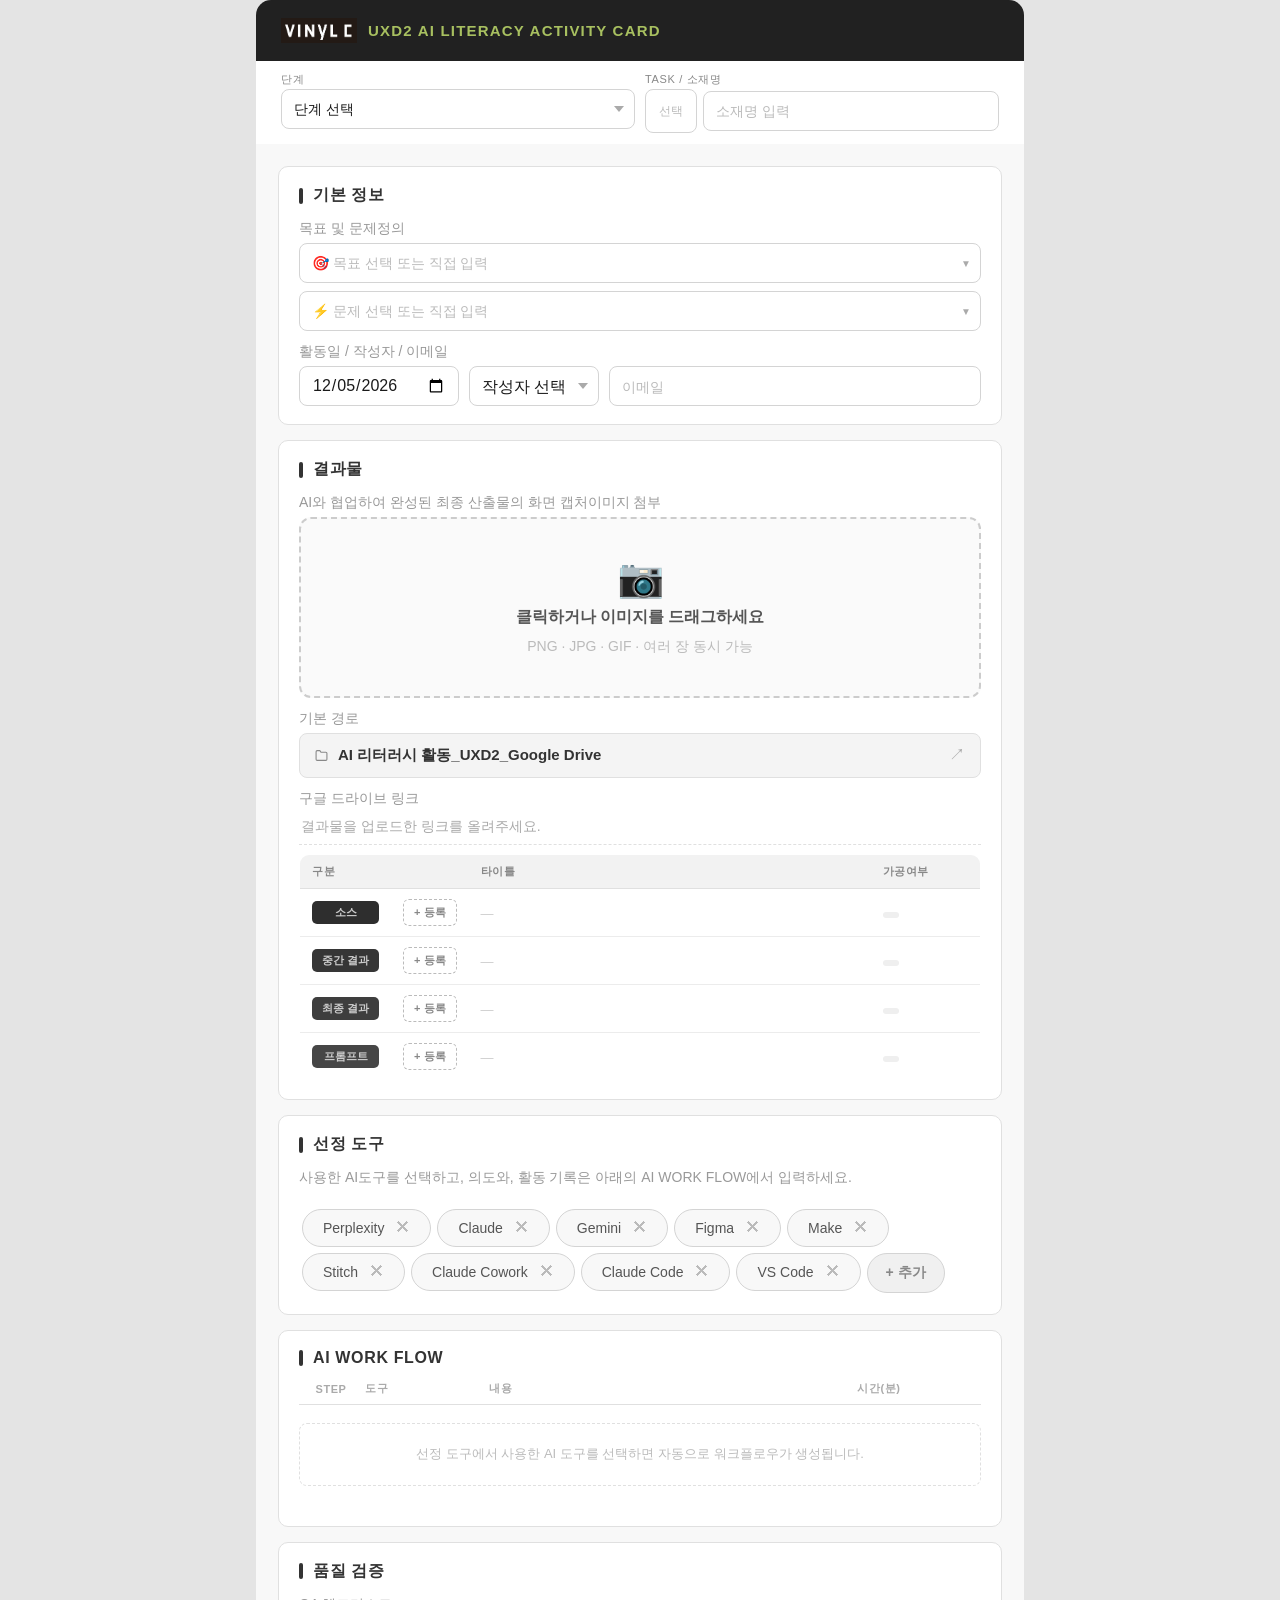
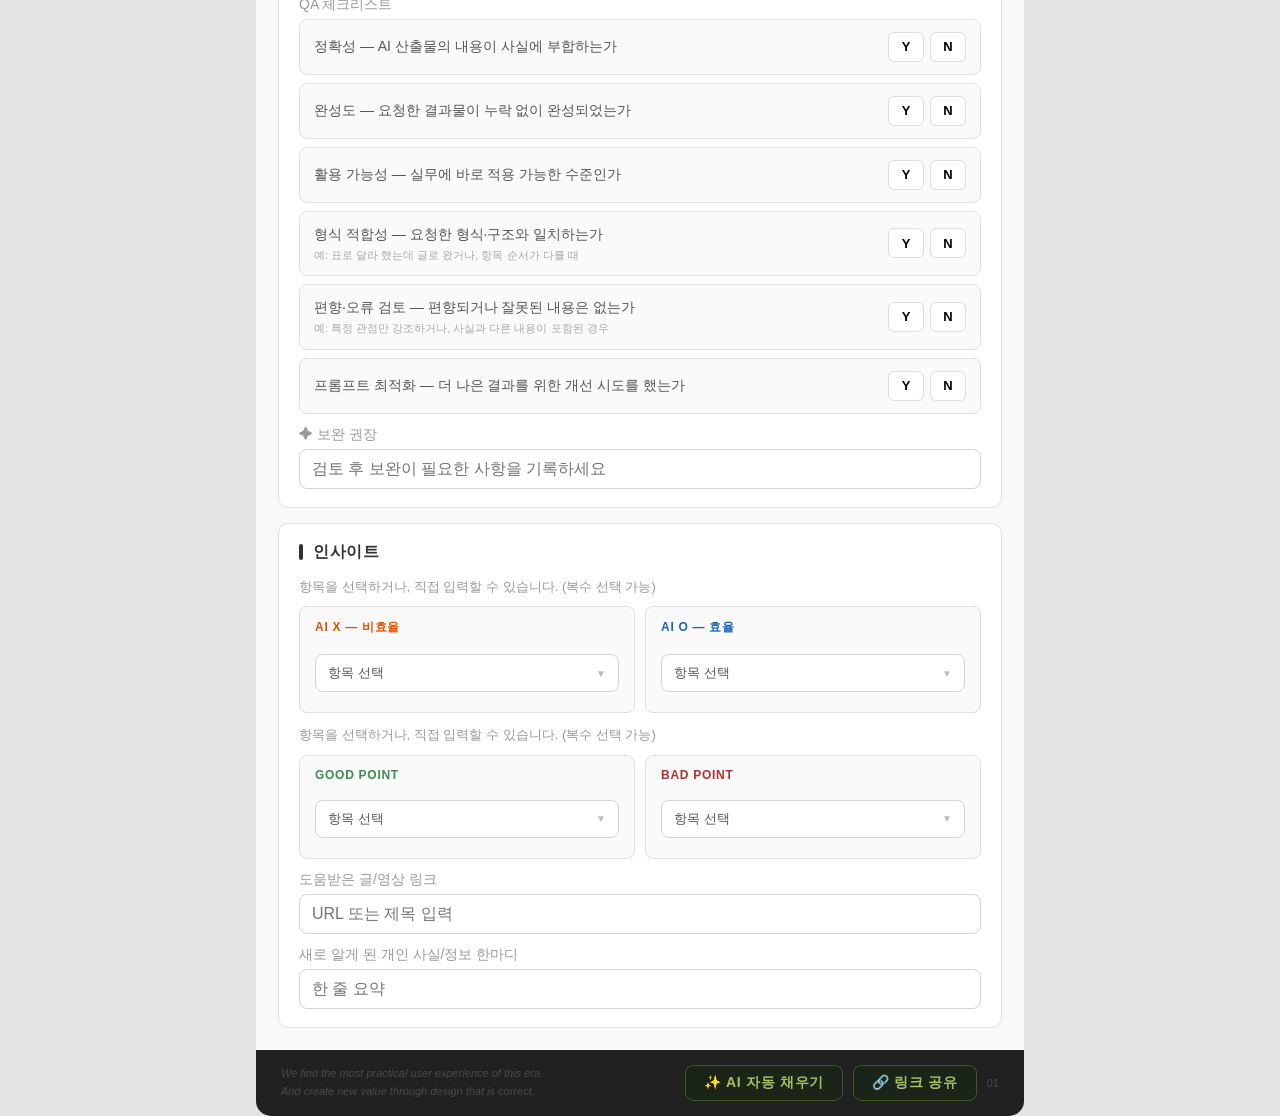
==== commit f0986a82: "Import structured V2 source files from UXD2_CARD_V2 repo Adds css/ and js/ directory structure (base" ====
--- a/index.html
+++ b/index.html
@@ -1,1448 +1,19 @@
-<html lang="ko"><head>
-<meta charset="UTF-8">
-<meta name="viewport" content="width=device-width, initial-scale=1.0">
-<meta id="__card-snap__" data-snap="">
-<meta id="__sb-cfg__" data-url="" data-key="">
-<title>AI 리터러시 활동기록카드 - 260422</title>
-<link href="https://cdn.jsdelivr.net/gh/orioncactus/pretendard@v1.3.9/dist/web/static/pretendard.min.css" rel="stylesheet">
-<style>
-  *, *::before, *::after { box-sizing: border-box; margin: 0; padding: 0; }
-  :root {
-    --bg-header: #212121; --bg-sub: #292929; --bg-card: #F8F8F8;
-    --bg-sec: #fff; --text-p: #1a1a1a; --text-s: #555; --text-m: #999;
-    --border: #e0e0e0; --border-i: #d4d4d4; --gold: #E8A000; --bar: #444;
-  }
-  body {
-    font-family: 'Pretendard', sans-serif;
-    background: #e4e4e4; min-height: 100vh;
-    padding: 0; display: flex; justify-content: center; align-items: flex-start;
-  }
-  .card-wrapper { width: 100%; max-width: 768px; animation: fadeUp .4s ease both; }
-  @keyframes fadeUp { from{opacity:0;transform:translateY(12px)} to{opacity:1;transform:translateY(0)} }
-
-
-  /* HEADER LOGO */
-  .header-logo { height: 25px; width: auto; display: block; flex-shrink: 0; }
-
-  /* HEADER */
-  .card-header {
-    background: var(--bg-header); border-radius: 15px 15px 0 0;
-    padding: 18px 25px; display: flex; align-items: center; justify-content: space-between;
-  }
-  .brand { display: flex; align-items: center; gap: 11px; }
-  .brand-label { font-size: 15px; letter-spacing: .08em; color: #a8c060; font-weight: 600; text-transform: uppercase; }
-
-
-  /* SUBHEADER */
-  .card-sub {
-    background: #ffffff; padding: 11px 25px;
-    display: grid; grid-template-columns: 1fr 1fr; gap: 10px;
-  }
-  .sub-field { display: flex; flex-direction: column; gap: 2px; }
-  .sub-field label { font-size: 11px; color: #888; letter-spacing: .06em; text-transform: uppercase; font-weight: 500; }
-  .sub-field select {
-    background: var(--bg-sec); border: .5px solid var(--border-i); border-radius: 8px;
-    color: #1a1a1a; font-family: 'Pretendard', sans-serif; font-size: 14px;
-    outline: none; padding: 9px 12px; width: 100%; cursor: pointer; height: 40px;
-    appearance: none; -webkit-appearance: none;
-    background-image: url("data:image/svg+xml,%3Csvg xmlns='http://www.w3.org/2000/svg' width='10' height='6' viewBox='0 0 10 6'%3E%3Cpath d='M0 0l5 6 5-6z' fill='%23aaa'/%3E%3C/svg%3E");
-    background-repeat: no-repeat; background-position: right 10px center;
-    padding-right: 28px; transition: border-color .15s;
-  }
-  .sub-field select:focus { border-color: #999; }
-  .sub-field input {
-    background: var(--bg-sec); border: .5px solid var(--border-i); border-radius: 8px;
-    color: #1a1a1a; font-family: 'Pretendard', sans-serif; font-size: 14px;
-    outline: none; padding: 9px 12px; width: 100%; height: 40px; transition: border-color .15s;
-  }
-  .sub-field input:focus { border-color: #999; }
-
-  /* BODY */
-  .card-body { background: var(--bg-card); padding: 22px; display: flex; flex-direction: column; gap: 15px; }
-
-  /* SECTION */
-  .sec {
-    background: var(--bg-sec); border: .5px solid var(--border);
-    border-radius: 10px; padding: 18px 20px; display: flex; flex-direction: column; gap: 12px;
-  }
-  .sec-title {
-    font-size: 16px; font-weight: 700; color: #333; text-transform: uppercase;
-    letter-spacing: .04em; display: flex; align-items: center; gap: 10px; margin-bottom: 2px;
-  }
-  .sec-title::before {
-    content: ''; display: block; width: 4px; height: 16px;
-    background: #333; border-radius: 2px; flex-shrink: 0;
-  }
-
-  /* FIELD */
-  .field { display: flex; flex-direction: column; gap: 5px; }
-  .field label { font-size: 14px; color: var(--text-m); font-weight: 500; }
-  input[type="text"], input[type="date"], input[type="url"], textarea {
-    font-family: 'Pretendard', sans-serif; font-size: 16px; color: var(--text-p);
-    background: var(--bg-sec); border: .5px solid var(--border-i); border-radius: 8px;
-    padding: 10px 12px; width: 100%; outline: none;
-    transition: border-color .15s, box-shadow .15s; resize: none;
-  }
-  input:focus, textarea:focus { border-color: #999; box-shadow: 0 0 0 3px rgba(0,0,0,.05); }
-  textarea { line-height: 1.6; min-height: 75px; }
-  textarea.short { min-height: 52px; }
-
-  /* EDITED BY ROW */
-  .edited-row {
-    display: flex; align-items: center; gap: 8px; flex-wrap: wrap;
-  }
-  .edited-input {
-    font-family: 'Pretendard', sans-serif; font-size: 16px; color: var(--text-p);
-    background: var(--bg-sec); border: .5px solid var(--border-i); border-radius: 8px;
-    padding: 9px 12px; outline: none; transition: border-color .15s, box-shadow .15s;
-    min-width: 0; flex: 1; height: 40px; cursor: text; line-height: 1.4;
-    overflow: hidden; white-space: nowrap;
-  }
-  #edited-name { flex: 0 0 130px; appearance:none; -webkit-appearance:none; cursor:pointer;
-    background-image:url("data:image/svg+xml,%3Csvg xmlns='http://www.w3.org/2000/svg' width='10' height='6' viewBox='0 0 10 6'%3E%3Cpath d='M0 0l5 6 5-6z' fill='%23aaa'/%3E%3C/svg%3E");
-    background-repeat:no-repeat; background-position:right 10px center; padding-right:26px; }
-  #edited-email { flex: 1; }
-  #edited-tool { flex: 1; }
-  .edited-input:focus { border-color: #999; box-shadow: 0 0 0 3px rgba(0,0,0,.05); }
-  .edited-input:empty::before { content: attr(data-placeholder); color: #bbb; font-size: 14px; pointer-events: none; }
-  body.viewer .edited-input { pointer-events: none; }
-  body.viewer #edited-email { pointer-events: auto; cursor: default; }
-  body.viewer #edited-email a { cursor: pointer; pointer-events: auto; }
-  .edited-sep { font-size: 14px; color: var(--text-m); white-space: nowrap; flex-shrink: 0; }
-
-  .two-col { display: grid; grid-template-columns: 1fr 1fr; gap: 12px; }
-
-  /* ── IMAGE UPLOAD ── */
-  .img-zone {
-    border: 2px dashed #ccc; border-radius: 12px; background: #fafafa;
-    padding: 40px 20px; display: flex; flex-direction: column;
-    align-items: center; gap: 10px; cursor: pointer; text-align: center;
-    transition: border-color .15s, background .15s;
-  }
-  .img-zone:hover { border-color: #888; background: #f2f2f2; }
-  .img-zone.drag-over { border-color: #555; background: #eee; }
-  .img-zone-icon { font-size: 38px; line-height: 1; }
-  .img-zone-main { font-size: 16px; font-weight: 600; color: #555; }
-  .img-zone-sub  { font-size: 14px; color: #bbb; }
-
-  .img-grid { display: grid; grid-template-columns: repeat(3,1fr); gap: 10px; }
-  .img-thumb {
-    position: relative; border-radius: 10px;
-    border: .5px solid #e0e0e0; background: #f0f0f0;
-    display: flex; flex-direction: column; overflow: hidden;
-  }
-  .img-thumb-img-wrap {
-    position: relative; aspect-ratio: 4/3; overflow: hidden; flex-shrink: 0;
-  }
-  .img-thumb img {
-    width: 100%; height: 100%; object-fit: cover; display: block;
-    cursor: zoom-in; transition: transform .2s;
-  }
-  .img-thumb:hover img { transform: scale(1.04); }
-  .img-caption {
-    font-family: 'Pretendard', sans-serif; font-size: 12px; color: #555;
-    background: #fff; border: none; border-top: .5px solid #e8e8e8;
-    padding: 6px 10px; width: 100%; outline: none; resize: none;
-    line-height: 1.5; min-height: 52px;
-  }
-  .img-caption::placeholder { color: #bbb; }
-  body.viewer .img-caption { pointer-events: none; background: #fafafa; }
-  .thumb-del {
-    position: absolute; top: 5px; right: 5px;
-    width: 28px; height: 28px; border-radius: 50%;
-    background: rgba(200,40,40,.85); color: #fff;
-    border: none; cursor: pointer; font-size: 15px; font-weight: 700;
-    display: flex; align-items: center; justify-content: center;
-    line-height: 1; transition: opacity .15s;
-  }
-  .thumb-del:hover { opacity: .8; }
-
-  .img-more {
-    margin-top: 10px; padding: 10px 15px;
-    border: 1px dashed #ccc; border-radius: 8px;
-    background: #f5f5f5; text-align: center;
-    font-size: 15px; font-weight: 600; color: #888;
-    cursor: pointer; transition: border-color .15s, background .15s;
-  }
-  .img-more:hover { border-color: #888; background: #eee; }
-
-  /* LIGHTBOX */
-  .lightbox { display: none; position: fixed; inset: 0; z-index: 10000; background: rgba(0,0,0,.92); align-items: center; justify-content: center; }
-  .lightbox.open { display: flex; animation: lbIn .18s ease; }
-  @keyframes lbIn { from{opacity:0} to{opacity:1} }
-  .lightbox img { max-width: 92vw; max-height: 88vh; border-radius: 8px; animation: lbS .18s ease; }
-  @keyframes lbS { from{transform:scale(.93)} to{transform:scale(1)} }
-  .lb-close { position: fixed; top: 18px; right: 22px; font-size: 35px; color: #888; cursor: pointer; background: none; border: none; transition: color .15s; }
-  .lb-close:hover { color: #fff; }
-
-
-  /* DRIVE GUIDE */
-  .drive-guide {
-    font-size: 14px; color: #aaa; margin: 0;
-    padding: 5px 2px 8px;
-    border-bottom: .5px dashed var(--border);
-  }
-
-  /* BASE PATH LINK */
-  .base-path-link {
-    display: flex; align-items: center; gap: 10px;
-    background: #f4f4f4; border: .5px solid var(--border);
-    border-radius: 8px; padding: 11px 15px;
-    text-decoration: none; color: var(--text-p);
-    transition: background .15s, border-color .15s;
-  }
-  .base-path-link:hover { background: #ececec; border-color: #bbb; }
-  .base-path-icon { color: #888; flex-shrink: 0; display: flex; align-items: center; }
-  .base-path-title { font-size: 15px; font-weight: 600; color: #333; flex: 1; }
-  .base-path-arrow { font-size: 16px; color: #aaa; flex-shrink: 0; }
-
-  /* DRIVE LINKS TABLE */
-  .drive-table {
-    width: 100%; border-collapse: collapse; margin-top: 4px;
-    border: 1px solid #e0e0e0; border-radius: 10px; overflow: hidden;
-  }
-  .drive-table thead tr { background: #f2f2f2; }
-  .drive-table th {
-    padding: 9px 12px; font-size: 11px; font-weight: 700;
-    color: #888; letter-spacing: .06em; text-transform: uppercase;
-    text-align: left; border-bottom: 1px solid #e0e0e0; white-space: nowrap;
-  }
-  .drive-table tbody tr { border-bottom: 1px solid #ececec; transition: background .12s; }
-  .drive-table tbody tr:last-child { border-bottom: none; }
-  .drive-table tbody tr:hover { background: #fafafa; }
-  .drive-table td { padding: 10px 12px; vertical-align: middle; }
-
-  /* 컬럼 너비 */
-  .dt-col-type    { width: 88px; }
-  .dt-col-action  { width: 64px; text-align: center; }
-  .dt-col-title   { }
-  .dt-col-process { width: 110px; }
-
-  .drive-tag {
-    display: inline-block; font-size: 11px; font-weight: 700;
-    color: #ccc; border-radius: 5px; padding: 4px 10px;
-    white-space: nowrap; text-align: center; width: 100%;
-  }
-  .drive-tag.t1{background:#2e2e2e} .drive-tag.t2{background:#363636}
-  .drive-tag.t3{background:#3e3e3e} .drive-tag.t4{background:#464646}
-
-  .dt-title-cell { max-width: 0; }
-  .drive-reg-link {
-    font-size: 13px; color: #3a78d4; text-decoration: none;
-    display: block; overflow: hidden; text-overflow: ellipsis; white-space: nowrap;
-  }
-  .drive-reg-link:hover { text-decoration: underline; }
-  body.viewer .drive-reg-link:hover { text-decoration: underline; opacity: .8; }
-  body.viewer .dt-empty:hover { opacity: .7; }
-  .dt-empty { font-size: 13px; color: #ccc; }
-
-  .drive-reg-process {
-    display: inline-block; font-size: 11px; font-weight: 600;
-    color: #555; background: #efefef; border-radius: 4px;
-    padding: 3px 8px; white-space: nowrap;
-  }
-
-  /* 등록 / 수정 버튼 */
-  .drive-reg-btn {
-    font-family: 'Pretendard', sans-serif; font-size: 11px; font-weight: 700;
-    color: #888; background: transparent; border: 1px dashed #bbb;
-    border-radius: 6px; padding: 5px 10px; cursor: pointer; white-space: nowrap;
-    transition: all .15s;
-  }
-  .drive-reg-btn:hover { color: #3a78d4; border-color: #3a78d4; background: rgba(58,120,212,.05); }
-  .drive-reg-edit {
-    font-family: 'Pretendard', sans-serif; font-size: 11px; font-weight: 600;
-    color: #888; background: none; border: 1px solid #ddd;
-    border-radius: 6px; padding: 5px 10px; cursor: pointer; white-space: nowrap;
-    transition: all .15s;
-  }
-  .drive-reg-edit:hover { color: #333; border-color: #aaa; }
-
-  /* 드라이브 링크 등록 모달 */
-  .drive-modal-overlay {
-    position: fixed; inset: 0; background: rgba(0,0,0,.45);
-    z-index: 3000; display: flex; align-items: center; justify-content: center;
-    animation: lbIn .15s ease;
-  }
-  .drive-modal-box {
-    background: #fff; border-radius: 16px; width: 360px; max-width: calc(100vw - 32px);
-    box-shadow: 0 8px 40px rgba(0,0,0,.2); overflow: hidden;
-  }
-  .drive-modal-head {
-    display: flex; align-items: center; justify-content: space-between;
-    padding: 16px 20px; border-bottom: 1px solid #eee;
-  }
-  .drive-modal-head span { font-size: 14px; font-weight: 700; color: #222; }
-  .drive-modal-close { background: none; border: none; font-size: 18px; color: #aaa; cursor: pointer; }
-  .drive-modal-close:hover { color: #555; }
-  .drive-modal-body { padding: 20px; display: flex; flex-direction: column; gap: 14px; }
-  .drive-modal-field { display: flex; flex-direction: column; gap: 5px; }
-  .drive-modal-field label { font-size: 11px; font-weight: 700; color: #888; letter-spacing: .05em; text-transform: uppercase; }
-  .drive-modal-field input,
-  .drive-modal-field select {
-    width: 100%; border: 1px solid #ddd; border-radius: 8px;
-    padding: 9px 12px; font-family: 'Pretendard', sans-serif; font-size: 14px;
-    color: #222; background: #fafafa; outline: none; transition: border-color .15s;
-  }
-  .drive-modal-field input:focus,
-  .drive-modal-field select:focus { border-color: #3a78d4; background: #fff; }
-  .drive-modal-field input::placeholder { color: #bbb; }
-  .drive-modal-footer {
-    display: flex; gap: 8px; justify-content: flex-end;
-    padding: 14px 20px; border-top: 1px solid #eee;
-  }
-  .drive-modal-cancel {
-    font-family: 'Pretendard', sans-serif; font-size: 13px; font-weight: 600;
-    color: #888; background: #f0f0f0; border: none; border-radius: 8px;
-    padding: 9px 18px; cursor: pointer;
-  }
-  .drive-modal-cancel:hover { background: #e4e4e4; }
-  .drive-modal-save {
-    font-family: 'Pretendard', sans-serif; font-size: 13px; font-weight: 700;
-    color: #fff; background: #3a3a3a; border: none; border-radius: 8px;
-    padding: 9px 20px; cursor: pointer;
-  }
-  .drive-modal-save:hover { background: #555; }
-
-  /* DATA SOURCE */  body.viewer
-  /* TOOL BADGES */
-  .badge-grid { display: flex; flex-wrap: wrap; gap: 0; padding: 4px 0; align-items: center; }
-  .tool-badge {
-    font-size: 14px; padding: 10px 18px 10px 20px; margin: 3px; border-radius: 25px;
-    border: .5px solid var(--border-i); color: var(--text-s); background: #f8f8f8;
-    cursor: pointer; transition: all .15s; user-select: none;
-    font-family: 'Pretendard', sans-serif; font-weight: 500;
-    display: inline-flex; align-items: center; gap: 10px;
-  }
-  .tool-badge:hover { border-color: #aaa; background: #f0f0f0; }
-  .tool-badge.active { background: #1a1a1a; color: #eee; border-color: #1a1a1a; }
-  .badge-count {
-    font-size: 11px; font-weight: 700; color: #fff; background: #555;
-    border-radius: 50%; min-width: 18px; height: 18px;
-    display: inline-flex; align-items: center; justify-content: center;
-    padding: 0 4px; margin-left: 2px; line-height: 1;
-  }
-  .tool-badge.active .badge-count { background: #a8c060; color: #1a1a1a; }
-  .badge-del {
-    font-size: 16px; line-height: 1; color: #bbb; cursor: pointer;
-    padding: 0 1px; transition: color .12s;
-  }
-  .tool-badge:hover .badge-del { color: #888; }
-  .tool-badge.active .badge-del { color: #777; }
-  .badge-del:hover { color: #e55 !important; }
-  .add-tool-row { margin-top: 0; }
-  .add-tool-btn {
-    font-family: 'Pretendard', sans-serif; font-size: 14px; font-weight: 600;
-    color: #888; background: #f0f0f0; border: .5px solid var(--border-i);
-    border-radius: 25px; padding: 10px 18px; cursor: pointer; white-space: nowrap;
-    transition: all .15s; align-self: center; margin: 3px;
-  }
-  .add-tool-btn:hover { background: #1a1a1a; color: #eee; border-color: #1a1a1a; }
-  .add-tool-input {
-    width: 100%; font-family: 'Pretendard', sans-serif; font-size: 15px; color: var(--text-p);
-    background: #fff; border: .5px solid var(--border-i); border-radius: 8px;
-    padding: 9px 12px; outline: none; transition: border-color .15s;
-    box-sizing: border-box;
-  }
-  .add-tool-input:focus { border-color: #aaa; }
-  .add-tool-popup {
-    margin-top: 10px; background: #f8f8f8; border: .5px solid var(--border);
-    border-radius: 10px; padding: 14px; display: flex; flex-direction: column; gap: 10px;
-  }
-  .add-tool-popup.hidden { display: none; }
-  .add-tool-popup-btns { display: flex; gap: 8px; justify-content: flex-end; }
-  .atp-cancel {
-    font-family: 'Pretendard', sans-serif; font-size: 13px; font-weight: 600;
-    color: #888; background: #e8e8e8; border: none; border-radius: 7px;
-    padding: 7px 16px; cursor: pointer; transition: background .15s;
-  }
-  .atp-cancel:hover { background: #ddd; }
-  .atp-save {
-    font-family: 'Pretendard', sans-serif; font-size: 13px; font-weight: 600;
-    color: #eee; background: #1a1a1a; border: none; border-radius: 7px;
-    padding: 7px 16px; cursor: pointer; transition: opacity .15s;
-  }
-  .atp-save:hover { opacity: .85; }
-  .tool-memo-list { display: flex; flex-direction: column; gap: 8px; margin-top: 5px; }
-  .tool-memo-row { display: flex; align-items: center; gap: 10px; animation: memoIn .18s ease; }
-  @keyframes memoIn { from{opacity:0;transform:translateY(-4px)} to{opacity:1;transform:translateY(0)} }
-  .tool-memo-tag {
-    font-size: 12px; font-weight: 600; color: #eee; background: #1a1a1a;
-    border-radius: 5px; padding: 6px 11px; white-space: nowrap; flex-shrink: 0;
-    min-width: 90px; text-align: center;
-  }
-  .tool-memo-input {
-    flex: 1; font-family: 'Pretendard', sans-serif; font-size: 15px; color: var(--text-p);
-    background: #fafafa; border: .5px solid var(--border-i); border-radius: 8px;
-    padding: 8px 12px; outline: none; transition: border-color .15s, box-shadow .15s;
-  }
-  .tool-memo-input:focus { border-color: #999; box-shadow: 0 0 0 3px rgba(0,0,0,.05); }
-
-  /* WORKFLOW */
-  .wf-header {
-    display: flex; align-items: center; gap: 6px;
-    padding: 0 4px 8px; border-bottom: .5px solid var(--border); margin-bottom: 6px;
-  }
-  .wf-header span { font-size: 11px; font-weight: 600; color: #aaa; letter-spacing: .05em; }
-  .wf-col-step  { flex: 0 0 56px; text-align: center; }
-  .wf-col-tool  { flex: 0 0 118px; }
-  .wf-col-detail{ flex: 1; }
-  .wf-col-time  { flex: 0 0 72px; text-align: center; }
-  .wf-col-actions { flex: 0 0 56px; display: flex; justify-content: center; }
-  .wf-list { display: flex; flex-direction: column; gap: 6px; }
-  .wf-row { display: flex; align-items: center; gap: 6px; }
-  .wf-step {
-    flex: 0 0 56px; font-size: 11px; font-weight: 700; color: #fff;
-    background: #222; border-radius: 6px; height: 38px;
-    display: flex; align-items: center; justify-content: center;
-    letter-spacing: .02em; white-space: nowrap; flex-shrink: 0;
-  }
-  .wf-tool {
-    flex: 0 0 118px; font-family: 'Pretendard', sans-serif; font-size: 13px;
-    color: var(--text-p); background: var(--bg-sec); border: .5px solid var(--border-i);
-    border-radius: 8px; padding: 0 8px; height: 38px; outline: none; cursor: pointer;
-    appearance: none; -webkit-appearance: none;
-    background-image: url("data:image/svg+xml,%3Csvg xmlns='http://www.w3.org/2000/svg' width='10' height='6' viewBox='0 0 10 6'%3E%3Cpath d='M0 0l5 6 5-6z' fill='%23aaa'/%3E%3C/svg%3E");
-    background-repeat: no-repeat; background-position: right 8px center; padding-right: 22px;
-  }
-  .wf-tool:focus { border-color: #999; }
-  .wf-detail-btn {
-    flex: 1; font-family: 'Pretendard', sans-serif; font-size: 13px;
-    color: #888; background: var(--bg-sec); border: .5px solid var(--border-i);
-    border-radius: 8px; padding: 0 12px; height: 38px; cursor: pointer;
-    text-align: left; transition: all .15s; white-space: nowrap;
-    overflow: hidden; text-overflow: ellipsis;
-  }
-  .wf-detail-btn:hover { border-color: #aaa; background: #f5f5f5; }
-  .wf-detail-btn.has-data { color: var(--text-p); font-weight: 500; }
-  .wf-row-actions {
-    flex: 0 0 56px; display: flex; align-items: center; justify-content: center; gap: 4px;
-  }
-  .wf-row-add, .wf-row-del {
-    width: 24px; height: 24px; border-radius: 50%;
-    border: none; font-size: 13px; cursor: pointer;
-    display: flex; align-items: center; justify-content: center;
-    transition: all .15s; flex-shrink: 0; line-height: 1;
-  }
-  .wf-row-add { background: #f0f0f0; color: #888; }
-  .wf-row-add:hover { background: #3a78d4; color: #fff; }
-  .wf-row-del { background: #f0f0f0; color: #bbb; }
-  .wf-row-del:hover { background: #e53935; color: #fff; }
-  .wf-time {
-    flex: 0 0 72px; font-family: 'Pretendard', sans-serif; font-size: 13px;
-    color: var(--text-p); background: var(--bg-sec); border: .5px solid var(--border-i);
-    border-radius: 8px; padding: 0 6px; height: 38px; outline: none;
-    text-align: center; transition: border-color .15s;
-  }
-  .wf-time:focus { border-color: #999; }
-  .wf-time::placeholder { color: #ccc; font-size: 12px; }
-  .wf-total {
-    display: flex; justify-content: flex-end; align-items: center; gap: 8px;
-    padding: 8px 4px 0; margin-top: 4px; border-top: .5px solid var(--border);
-  }
-  .wf-total-label { font-size: 12px; font-weight: 600; color: #888; }
-  .wf-total-value { font-size: 14px; font-weight: 700; color: var(--text-p); }
-
-  /* WF 상세 입력 모달 */
-  .wf-modal-overlay {
-    position: fixed; inset: 0; background: rgba(0,0,0,.45);
-    z-index: 3000; display: flex; align-items: center; justify-content: center;
-    animation: lbIn .15s ease;
-  }
-  .wf-modal-box {
-    background: #fff; border-radius: 16px; width: 420px; max-width: calc(100vw - 32px);
-    box-shadow: 0 8px 40px rgba(0,0,0,.2); overflow: hidden;
-  }
-  .wf-modal-head {
-    display: flex; align-items: center; justify-content: space-between;
-    padding: 16px 20px; border-bottom: 1px solid #eee;
-  }
-  .wf-modal-head span { font-size: 14px; font-weight: 700; color: #222; }
-  .wf-modal-close { background: none; border: none; font-size: 18px; color: #aaa; cursor: pointer; }
-  .wf-modal-close:hover { color: #555; }
-  .wf-modal-body { padding: 20px; display: flex; flex-direction: column; gap: 14px; }
-  .wf-modal-field { display: flex; flex-direction: column; gap: 5px; }
-  .wf-modal-field label { font-size: 11px; font-weight: 700; color: #888; letter-spacing: .05em; text-transform: uppercase; }
-  .wf-modal-field input,
-  .wf-modal-field textarea {
-    width: 100%; border: 1px solid #ddd; border-radius: 8px;
-    padding: 9px 12px; font-family: 'Pretendard', sans-serif; font-size: 14px;
-    color: #222; background: #fafafa; outline: none; transition: border-color .15s;
-  }
-  .wf-modal-field textarea { resize: vertical; min-height: 60px; line-height: 1.5; }
-  .wf-modal-field input:focus,
-  .wf-modal-field textarea:focus { border-color: #3a78d4; background: #fff; }
-  .wf-modal-field input::placeholder,
-  .wf-modal-field textarea::placeholder { color: #bbb; }
-  .wf-modal-footer {
-    display: flex; gap: 8px; justify-content: flex-end;
-    padding: 14px 20px; border-top: 1px solid #eee;
-  }
-  .wf-modal-cancel {
-    font-family: 'Pretendard', sans-serif; font-size: 13px; font-weight: 600;
-    color: #888; background: #f0f0f0; border: none; border-radius: 8px;
-    padding: 9px 18px; cursor: pointer;
-  }
-  .wf-modal-cancel:hover { background: #e4e4e4; }
-  .wf-modal-save {
-    font-family: 'Pretendard', sans-serif; font-size: 13px; font-weight: 700;
-    color: #fff; background: #3a3a3a; border: none; border-radius: 8px;
-    padding: 9px 20px; cursor: pointer;
-  }
-  .wf-modal-save:hover { background: #555; }
-  .wf-add-btn {
-    margin-top: 10px; font-family: 'Pretendard', sans-serif; font-size: 13px;
-    font-weight: 600; color: #888; background: #f0f0f0; border: .5px solid var(--border-i);
-    border-radius: 8px; padding: 8px 16px; cursor: pointer; transition: all .15s; width: 100%;
-  }
-  .wf-add-btn:hover { background: #1a1a1a; color: #eee; border-color: #1a1a1a; }
-  .wf-footer-btns { display: flex; gap: 8px; margin-top: 10px; }
-  .wf-footer-btns .wf-add-btn { flex: 1; margin-top: 0; }
-  .wf-draw-btn {
-    flex: 1; font-family: 'Pretendard', sans-serif; font-size: 13px; font-weight: 700;
-    color: #a8c060; background: #1a2418; border: 1px solid #3a5a2a;
-    border-radius: 8px; padding: 8px 16px; cursor: pointer; transition: all .15s;
-  }
-  .wf-draw-btn:hover { background: #243020; color: #c8e080; }
-  .wf-draw-btn:disabled { opacity: .5; cursor: wait; }
-  .wf-empty {
-    padding: 20px 16px; text-align: center; color: #bbb; font-size: 13px;
-    border: .5px dashed var(--border); border-radius: 8px; line-height: 1.6;
-  }
-  .wf-img-btn {
-    margin-top: 8px; width: 100%; font-family: 'Pretendard', sans-serif;
-    font-size: 13px; font-weight: 600; color: #4f6ef7;
-    background: #eef1ff; border: 1px solid #c7d0ff; border-radius: 8px;
-    padding: 8px 0; cursor: pointer; transition: all .15s;
-  }
-  .wf-img-btn:hover { background: #dde3ff; }
-  body.viewer .wf-footer-btns { display: none !important; }
-  body.viewer #wf-img-btn { display: block !important; }
-  body.viewer #wf-img-btn.wf-empty-viewer { display: none !important; }
-
-  /* FLOW MODAL */
-  .flow-modal {
-    display: none; position: fixed; inset: 0; z-index: 10003;
-    background: rgba(0,0,0,.8); align-items: center; justify-content: center; padding: 2rem;
-  }
-  .flow-modal.open { display: flex; animation: lbIn .18s ease; }
-  .flow-modal-box {
-    background: #fff; border-radius: 14px; width: 100%; max-width: 760px;
-    max-height: 90vh; overflow: hidden; display: flex; flex-direction: column;
-    animation: lbS .18s ease;
-  }
-  .flow-modal-head {
-    background: #212121; padding: 16px 22px;
-    display: flex; align-items: center; justify-content: space-between; flex-shrink: 0;
-  }
-  .flow-modal-head span { font-size: 14px; font-weight: 700; color: #a8c060; letter-spacing: .06em; }
-  .flow-modal-close { font-size: 22px; color: #777; cursor: pointer; background: none; border: none; }
-  .flow-modal-body { padding: 24px; overflow-y: auto; flex: 1; background: #f8f9fa; }
-  #flow-result { background: #fff; border-radius: 10px; padding: 16px; }
-  .flow-modal-footer {
-    padding: 12px 24px; border-top: .5px solid #eee; flex-shrink: 0;
-  }
-  .flow-save-btn {
-    flex: 1; font-family: 'Pretendard', sans-serif; font-size: 14px; font-weight: 700;
-    color: #fff; background: #4f6ef7; border: none; border-radius: 8px;
-    padding: 11px 0; cursor: pointer; transition: opacity .15s;
-  }
-  .flow-save-btn:hover { opacity: .88; }
-  .flow-img-save-btn {
-    flex: 1; font-family: 'Pretendard', sans-serif; font-size: 14px; font-weight: 700;
-    color: #4f6ef7; background: #eef1ff; border: 1px solid #c7d0ff; border-radius: 8px;
-    padding: 11px 0; cursor: pointer; transition: all .15s;
-  }
-  .flow-img-save-btn:hover { background: #dde3ff; }
-  .flow-img-save-btn:disabled { opacity: .5; cursor: wait; }
-  .flow-generating { display: flex; flex-direction: column; align-items: center; gap: 16px; padding: 40px 0; }
-  .flow-spinner {
-    width: 36px; height: 36px; border: 3px solid #eee; border-top-color: #a8c060;
-    border-radius: 50%; animation: spin .8s linear infinite;
-  }
-  .flow-generating span { font-size: 14px; color: #888; }
-  @keyframes spin { to { transform: rotate(360deg); } }
-  #flow-result svg { width: 100%; height: auto; }
-  body.viewer .wf-detail-btn { pointer-events: auto !important; cursor: pointer !important; }
-  body.viewer .wf-detail-btn * { pointer-events: none; }
-  .wf-detail-empty-viewer { color: #e53935 !important; font-size: 12px !important; font-style: italic !important; }
-  /* AI 자동 채우기 후 빈 필드 시각 표시 */
-  .ai-fill-empty { background: #fffbe6 !important; border-color: #f0a020 !important; }
-  .ai-fill-empty::placeholder { color: #c08000 !important; font-style: italic; }
-  body.viewer .wf-row-add, body.viewer .wf-row-del, body.viewer .wf-add-btn { display: none !important; }
-
-
-  /* QA CHECKLIST */
-  .qa-list { display: flex; flex-direction: column; gap: 8px; }
-  .qa-row { padding: 12px 14px; background: #fafafa; border: .5px solid var(--border); border-radius: 8px; transition: background .15s; }
-  .qa-row.is-y { background: #f0f7e6; border-color: #c8e08a; }
-  .qa-row.is-n { background: #fff5f5; border-color: #f0b8b8; }
-  .qa-item-top { display: flex; align-items: center; justify-content: space-between; gap: 12px; }
-  .qa-check-text { font-size: 14px; color: var(--text-s); line-height: 1.5; flex: 1; }
-  .qa-yn-btns { display: flex; gap: 6px; flex-shrink: 0; }
-  .qa-y, .qa-n {
-    font-family: 'Pretendard', sans-serif; font-size: 13px; font-weight: 700;
-    width: 36px; height: 30px; border-radius: 6px; border: 1px solid #ddd;
-    background: #fff; cursor: pointer; transition: all .15s;
-  }
-  .qa-y:hover { background: #f0f7e6; border-color: #3e8c4e; color: #3e8c4e; }
-  .qa-n:hover { background: #fff0f0; border-color: #c04040; color: #c04040; }
-  .qa-y.active { background: #3e8c4e; border-color: #3e8c4e; color: #fff; }
-  .qa-n.active { background: #c04040; border-color: #c04040; color: #fff; }
-  .qa-n-detail {
-    display: flex; gap: 8px; margin-top: 10px; flex-wrap: wrap;
-  }
-  .qa-text-input {
-    font-family: 'Pretendard', sans-serif; font-size: 13px; color: var(--text-p);
-    background: #fff; border: .5px solid var(--border-i); border-radius: 8px;
-    padding: 10px 12px; outline: none; width: 100%; resize: vertical;
-    transition: border-color .15s; line-height: 1.5;
-  }
-  .qa-text-input::placeholder { color: #bbb; }
-  .qa-text-input:focus { border-color: #c04040; }
-  body.viewer .qa-text-input { pointer-events: none; background: var(--bg-sec); }
-  .qa-n-detail.hidden { display: none; }
-  .qa-step-input {
-    font-family: 'Pretendard', sans-serif; font-size: 13px; color: var(--text-p);
-    background: #fff; border: .5px solid var(--border-i); border-radius: 6px;
-    padding: 7px 10px; outline: none; width: 160px; flex-shrink: 0;
-    transition: border-color .15s;
-  }
-  .qa-content-input {
-    font-family: 'Pretendard', sans-serif; font-size: 13px; color: var(--text-p);
-    background: #fff; border: .5px solid var(--border-i); border-radius: 6px;
-    padding: 7px 10px; outline: none; flex: 1; min-width: 160px;
-    transition: border-color .15s;
-  }
-  .qa-step-input:focus, .qa-content-input:focus { border-color: #c04040; }
-  body.viewer .qa-y, body.viewer .qa-n { pointer-events: none; }
-  .qa-step-tool-wrap { display: flex; align-items: center; gap: 8px; flex-shrink: 0; }
-  .qa-step-rows { display: flex; flex-direction: column; gap: 8px; margin-bottom: 8px; }
-  .qa-step-row { display: flex; align-items: center; gap: 8px; }
-  .qa-step-row-input {
-    flex: 1; font-family: 'Pretendard', sans-serif; font-size: 13px; color: var(--text-p);
-    background: var(--bg-sec); border: .5px solid var(--border-i); border-radius: 8px;
-    padding: 7px 10px; outline: none; cursor: pointer; transition: border-color .15s;
-    white-space: nowrap; overflow: hidden; text-overflow: ellipsis;
-  }
-  .qa-step-row-input:focus { border-color: #999; }
-  .qa-step-row-input:empty::before { content: attr(data-placeholder); color: #bbb; font-size: 13px; }
-  body.viewer .qa-step-row-input { pointer-events: auto; cursor: pointer; }
-  /* 뷰어 모드 클릭 가능 필드 */
-  body.viewer #task-input,
-  body.viewer #goal-input-text,
-  body.viewer #goal-direct,
-  body.viewer #problem-input,
-  body.viewer #problem-direct,
-  body.viewer #discovery-input { pointer-events: auto !important; cursor: pointer !important; }
-  /* 드라이브 모달 URL 입력 뷰어 모드에서 활성화 */
-  body.viewer #drive-modal-url-input { pointer-events: auto !important; cursor: text; }
-  body.viewer #drive-modal-url-open  { pointer-events: auto !important; }
-  .qa-step-badges { display: none; }
-  .qa-step-badge {
-    display: flex; align-items: center; gap: 6px;
-    background: #222; color: #fff; border-radius: 6px;
-    padding: 5px 10px 5px 12px; font-size: 12px; font-weight: 600;
-    font-family: 'Pretendard', sans-serif; white-space: nowrap; flex-shrink: 0;
-  }
-  .qa-step-badge .tool-name { color: #a8c060; font-weight: 400; font-size: 11px; margin-left: 2px; }
-  .qa-step-add-wrap { margin-bottom: 8px; }
-  .qa-step-add-sel {
-    font-family: 'Pretendard', sans-serif; font-size: 13px; color: #888;
-    background: var(--bg-sec); border: .5px dashed var(--border-i); border-radius: 8px;
-    padding: 7px 28px 7px 12px; outline: none; cursor: pointer;
-    appearance: none; -webkit-appearance: none;
-    background-image: url("data:image/svg+xml,%3Csvg xmlns='http://www.w3.org/2000/svg' width='10' height='6' viewBox='0 0 10 6'%3E%3Cpath d='M0 0l5 6 5-6z' fill='%23aaa'/%3E%3C/svg%3E");
-    background-repeat: no-repeat; background-position: right 8px center;
-    transition: border-color .15s;
-  }
-  .qa-step-add-sel:focus { border-color: #999; }
-  body.viewer .qa-step-add-wrap { display: none; }
-  body.viewer .qa-step-badge-del { display: none; }
-    font-family: 'Pretendard', sans-serif; font-size: 13px; color: var(--text-p);
-    background: #fff; border: .5px solid var(--border-i); border-radius: 6px;
-    padding: 7px 28px 7px 10px; outline: none; flex-shrink: 0; width: 160px;
-    appearance: none; -webkit-appearance: none; cursor: pointer;
-    background-image: url("data:image/svg+xml,%3Csvg xmlns='http://www.w3.org/2000/svg' width='10' height='6' viewBox='0 0 10 6'%3E%3Cpath d='M0 0l5 6 5-6z' fill='%23aaa'/%3E%3C/svg%3E");
-    background-repeat: no-repeat; background-position: right 8px center;
-    transition: border-color .15s;
-  }
-  .qa-step-select:focus { border-color: #c04040; }
-  body.viewer .qa-step-select { pointer-events: none; }
-  .qa-single-input { flex: 1; min-width: 0; }
-  .qa-sub-text {
-    display: block; font-size: 11px; color: #aaa; font-weight: 400;
-    margin-top: 3px; line-height: 1.4;
-  }
-
-  /* INSIGHT */
-  .ins-row { display: grid; grid-template-columns: 1fr 1fr; gap: 10px; }
-  .ins-box {
-    background: #fafafa; border: .5px solid var(--border);
-    border-radius: 8px; padding: 12px 15px; display: flex; flex-direction: column; gap: 5px;
-  }
-  .ins-box .i-tag { font-size: 12px; font-weight: 600; text-transform: uppercase; letter-spacing: .06em; }
-  .ins-box.good .i-tag { color: #3e8c4e; }
-  .ins-box.bad  .i-tag { color: #b03030; }
-  .ins-box textarea { border: none; background: transparent; padding: 0; font-size: 15px; color: var(--text-s); min-height: 55px; box-shadow: none; }
-  .ins-box textarea:focus { box-shadow: none; }
-  .ins-guide {
-    font-size: 13px; color: #999; margin-bottom: 10px; line-height: 1.5;
-  }
-  /* 커스텀 드롭다운 */
-  .ins-dd-wrap { position: relative; margin-bottom: 8px; }
-  .ins-dd-trigger {
-    width: 100%; font-family: 'Pretendard', sans-serif; font-size: 13px;
-    color: var(--text-s); background: var(--bg-sec); border: .5px solid var(--border-i);
-    border-radius: 8px; padding: 9px 12px; height: 38px; cursor: pointer;
-    text-align: left; transition: border-color .15s;
-    display: flex; justify-content: space-between; align-items: center;
-  }
-  .ins-dd-trigger:hover { border-color: #aaa; }
-  .ins-dd-panel {
-    display: none; position: absolute; left: 0; right: 0; top: 100%; margin-top: 4px;
-    background: #fff; border: 1px solid #ddd; border-radius: 10px;
-    box-shadow: 0 6px 24px rgba(0,0,0,.12); z-index: 100;
-    max-height: 320px; overflow-y: auto;
-  }
-  .ins-dd-panel.open { display: block; }
-  /* 직접 작성하기 */
-  .ins-dd-direct {
-    padding: 10px 14px; font-size: 13px; font-weight: 600; color: #3a78d4;
-    cursor: pointer; border-bottom: 1px solid #eee; transition: background .1s;
-  }
-  .ins-dd-direct:hover { background: #f0f6ff; }
-  /* 아코디언 그룹 */
-  .ins-dd-group { border-bottom: 1px solid #f0f0f0; }
-  .ins-dd-group:last-child { border-bottom: none; }
-  .ins-dd-group-title {
-    padding: 10px 14px; font-size: 12px; font-weight: 700; color: #555;
-    cursor: pointer; display: flex; justify-content: space-between; align-items: center;
-    transition: background .1s; user-select: none; letter-spacing: .03em;
-  }
-  .ins-dd-group-title:hover { background: #fafafa; }
-  .ins-dd-group-title::after { content: '▼'; font-size: 9px; color: #bbb; transition: transform .2s; }
-  .ins-dd-group-title.open::after { transform: rotate(180deg); }
-  .ins-dd-group-items { display: none; }
-  .ins-dd-group-items.open { display: block; }
-  .ins-dd-item {
-    padding: 8px 14px 8px 28px; font-size: 13px; color: #444;
-    cursor: pointer; transition: background .1s; line-height: 1.4;
-    display: flex; align-items: flex-start; gap: 8px;
-  }
-  .ins-dd-item:hover { background: #f5f5f5; }
-  .ins-dd-item input[type="checkbox"] {
-    margin-top: 2px; flex-shrink: 0; cursor: pointer;
-    accent-color: #3a78d4; width: 16px; height: 16px;
-  }
-  .ins-dd-item label { cursor: pointer; flex: 1; }
-  .ins-dd-footer {
-    padding: 10px 14px; border-top: 1px solid #eee;
-    display: flex; justify-content: flex-end; position: sticky; bottom: 0; background: #fff;
-  }
-  .ins-dd-confirm {
-    font-family: 'Pretendard', sans-serif; font-size: 13px; font-weight: 700;
-    color: #fff; background: #3a3a3a; border: none; border-radius: 8px;
-    padding: 8px 20px; cursor: pointer; transition: background .15s;
-  }
-  .ins-dd-confirm:hover { background: #555; }
-  /* 태그 */
-  .ins-tags { display: flex; flex-direction: column; gap: 8px; margin-bottom: 8px; }
-  .ins-tag-box {
-    border: 1px solid #e8e8e8; border-radius: 8px; overflow: hidden;
-  }
-  .ins-tag-box-title {
-    font-size: 11px; font-weight: 700; color: #888; letter-spacing: .04em;
-    padding: 6px 12px; background: #f5f5f5;
-  }
-  .ins-box.good .ins-tag-box-title { background: #e8f5e9; color: #2e7d32; }
-  .ins-box.bad .ins-tag-box-title  { background: #fce4ec; color: #c62828; }
-  .ins-box.aix .ins-tag-box-title  { background: #fff3e0; color: #e65100; }
-  .ins-box.aio .ins-tag-box-title  { background: #e3f2fd; color: #1565c0; }
-  .ins-box.aix .i-tag { color: #e65100; }
-  .ins-box.aio .i-tag { color: #1565c0; }
-  .ins-tag-box-list { display: flex; flex-direction: column; }
-  .ins-tag-box-item {
-    font-size: 13px; color: #444; padding: 7px 12px;
-    display: flex; justify-content: space-between; align-items: center;
-    border-top: 1px solid #f0f0f0;
-  }
-  .ins-tag-box-item:first-child { border-top: none; }
-  .ins-tag-del {
-    font-size: 13px; cursor: pointer; color: #bbb; line-height: 1;
-    transition: color .12s; flex-shrink: 0; padding: 0 2px;
-  }
-  .ins-tag-del:hover { color: #e53935; }
-  .ins-direct-ta {
-    width: 100%; border: none; background: transparent; outline: none;
-    font-family: 'Pretendard', sans-serif; font-size: 13px; color: #444;
-    resize: vertical; min-height: 40px; line-height: 1.5;
-  }
-  .ins-direct-ta::placeholder { color: #bbb; }
-
-  /* MY LINK BANNER */
-
-  .f-btn.share-link { color: #a8c060; background: #1a2418; border-color: #3a5a2a; }
-  .f-btn.share-link:hover { background: #243020; color: #c8e080; border-color: #5a8a3a; }
-
-  .f-btn.cfg { color: #888; background: #2a2a2a; border-color: #3a3a3a; }
-  .f-btn.cfg:hover { background: #3a3a3a; color: #ccc; }
-
-  /* SUPABASE SETTINGS MODAL */
-  .sb-modal {
-    display: none; position: fixed; inset: 0; z-index: 10002;
-    background: rgba(0,0,0,.75); align-items: center; justify-content: center; padding: 2rem;
-  }
-  .sb-modal.open { display: flex; animation: lbIn .18s ease; }
-  .sb-modal-box {
-    background: #fff; border-radius: 12px; width: 100%; max-width: 480px;
-    overflow: hidden; animation: lbS .18s ease;
-  }
-  .sb-modal-head {
-    background: #212121; padding: 16px 20px;
-    display: flex; align-items: center; justify-content: space-between;
-  }
-  .sb-modal-head span { font-size: 14px; font-weight: 700; color: #a8c060; letter-spacing: .06em; }
-  .sb-modal-close { font-size: 20px; color: #777; cursor: pointer; background: none; border: none; }
-  .sb-modal-body { padding: 22px; display: flex; flex-direction: column; gap: 14px; }
-  .sb-status {
-    display: flex; align-items: center; gap: 10px;
-    background: #f8f8f8; border-radius: 8px; padding: 12px 14px;
-  }
-  .sb-status-dot {
-    width: 10px; height: 10px; border-radius: 50%; background: #bbb; flex-shrink: 0;
-  }
-  .sb-status-dot.ok  { background: #4caf50; }
-  .sb-status-dot.err { background: #e53935; }
-  .sb-status-txt { font-size: 13px; color: #555; }
-  .sb-desc { font-size: 12px; color: #666; line-height: 1.7; }
-  .sb-desc a { color: #c8860a; font-weight: 600; }
-  .sb-field { display: flex; flex-direction: column; gap: 5px; }
-  .sb-field label { font-size: 11px; font-weight: 600; color: #888; letter-spacing: .06em; text-transform: uppercase; }
-  .sb-field input {
-    font-family: 'Pretendard', sans-serif; font-size: 13px; color: #333;
-    border: 1px solid #ddd; border-radius: 8px; padding: 10px 12px; outline: none;
-    transition: border-color .15s;
-  }
-  .sb-field input:focus { border-color: #a8c060; }
-  .sb-test-btn {
-    font-family: 'Pretendard', sans-serif; font-size: 12px; font-weight: 600;
-    background: #f0f0f0; color: #555; border: 1px solid #ddd; border-radius: 8px;
-    padding: 9px 0; cursor: pointer; transition: all .15s;
-  }
-  .sb-test-btn:hover { background: #e8e8e8; }
-  .sb-test-btn:disabled { opacity: .5; cursor: wait; }
-  .sb-test-result {
-    font-size: 12px; padding: 10px 14px; border-radius: 8px; text-align: center;
-  }
-  .sb-test-result.ok  { background: #f0f7e6; color: #3e7a2e; border: 1px solid #c8e08a; }
-  .sb-test-result.err { background: #fdf0f0; color: #a03030; border: 1px solid #f0b8b8; }
-  .sb-save-btn {
-    font-family: 'Pretendard', sans-serif; font-size: 13px; font-weight: 700;
-    background: #1a1a1a; color: #eee; border: none; border-radius: 8px;
-    padding: 12px 0; cursor: pointer; transition: opacity .15s;
-  }
-  .sb-save-btn:hover { opacity: .85; }
-  .sb-divider { border-top: 1px solid #eee; margin: 2px 0; }
-  .sb-team-desc { font-size: 12px; color: #888; text-align: center; }
-  .sb-deploy-btn {
-    font-family: 'Pretendard', sans-serif; font-size: 12px; font-weight: 600;
-    background: #1e2418; color: #a8c060; border: 1px solid #3a5a2a; border-radius: 8px;
-    padding: 10px 0; cursor: pointer; transition: all .15s;
-  }
-  .sb-deploy-btn:hover { background: #243020; color: #c8e080; }
-
-  /* FOOTER */
-  .card-footer {
-    background: var(--bg-header); border-radius: 0 0 15px 15px;
-    padding: 15px 25px; display: flex; justify-content: space-between; align-items: center;
-  }
-  .footer-slogan { font-size: 11px; color: #4a4a4a; line-height: 1.6; font-style: italic; }
-  .footer-right { display: flex; align-items: center; gap: 10px; }
-  .f-btn {
-    font-family: 'Pretendard', sans-serif; font-size: 14px; font-weight: 600;
-    border-radius: 8px; padding: 8px 18px; cursor: pointer;
-    letter-spacing: .05em; transition: all .15s; border: .5px solid;
-  }
-  .f-btn.save  { color: #aaa; background: #2c2c2c; border-color: #3a3a3a; }
-  .f-btn.save:hover  { background: #383838; color: #ddd; border-color: #555; }
-  .f-btn.init-db { color: #a8c060; background: #1e2418; border-color: #4a5a2a; }
-  .f-btn.init-db:hover { background: #2a3420; color: #c8e070; border-color: #6a8a3a; }
-  .f-btn.export { color: #60a0c0; background: #1a2028; border-color: #2a5070; }
-  .f-btn.export:hover { background: #1e2e3c; color: #80c8f0; border-color: #4080a0; }
-  .f-btn.clear { color: #c06060; background: #2a2020; border-color: #5a3030; }
-  .f-btn.clear:hover { background: #3a2020; color: #e88; border-color: #7a4040; }
-  .f-btn:active { transform: scale(.97); }
-  .page-num { font-size: 11px; color: #4a4a4a; }
-
-  /* LINK MODAL */
-  .link-modal {
-    display: none; position: fixed; inset: 0; z-index: 10001;
-    background: rgba(0,0,0,.7); align-items: center; justify-content: center; padding: 2.5rem;
-  }
-  .link-modal.open { display: flex; animation: lbIn .18s ease; }
-  .link-modal-box {
-    background: #fff; border-radius: 12px; width: 100%; max-width: 520px;
-    overflow: hidden; animation: lbS .18s ease;
-  }
-  .link-modal-head {
-    background: #212121; padding: 15px 20px;
-    display: flex; align-items: center; justify-content: space-between;
-  }
-  .link-modal-head span { font-size: 14px; font-weight: 600; color: #a8c060; letter-spacing: .06em; text-transform: uppercase; }
-  .link-modal-close { font-size: 22px; color: #777; cursor: pointer; background: none; border: none; transition: color .15s; }
-  .link-modal-close:hover { color: #fff; }
-  .link-modal-body { padding: 25px; display: flex; flex-direction: column; gap: 15px; }
-  .link-modal-title { font-size: 16px; font-weight: 600; color: #333; }
-  .link-modal-url {
-    background: #f4f4f4; border: .5px solid #ddd; border-radius: 8px;
-    padding: 12px 15px; font-size: 14px; color: #555; word-break: break-all;
-    font-family: monospace; line-height: 1.6;
-  }
-  .link-modal-btns { display: flex; gap: 10px; }
-  .link-modal-btn {
-    flex: 1; font-family: 'Pretendard', sans-serif; font-size: 15px; font-weight: 600;
-    padding: 11px 0; border-radius: 8px; border: none; cursor: pointer; transition: opacity .15s;
-  }
-  .link-modal-btn.copy { background: #1a1a1a; color: #eee; }
-  .link-modal-btn.copy:hover { opacity: .85; }
-  .link-modal-btn.open-link { background: #a8c060; color: #fff; }
-  .link-modal-btn.open-link:hover { opacity: .85; }
-
-  /* Link modal new layout */
-  .link-modal-guide { display: flex; flex-direction: column; gap: 8px; }
-  .link-modal-step {
-    display: flex; align-items: center; gap: 10px;
-  }
-  .lm-step-num {
-    width: 25px; height: 25px; border-radius: 50%;
-    background: #1a1a1a; color: #eee;
-    font-size: 14px; font-weight: 700;
-    display: flex; align-items: center; justify-content: center;
-    flex-shrink: 0;
-  }
-  .lm-step-txt { font-size: 16px; font-weight: 600; color: #333; }
-  .link-modal-url-wrap {
-    display: flex; align-items: center; gap: 10px;
-    background: #f4f4f4; border: .5px solid #ddd; border-radius: 10px;
-    padding: 12px 15px;
-  }
-  .link-modal-url {
-    flex: 1; font-size: 14px; color: #555; word-break: break-all;
-    font-family: monospace; line-height: 1.6;
-  }
-  .link-modal-url-wrap .link-modal-btn.copy {
-    flex-shrink: 0; padding: 8px 18px; border-radius: 8px;
-    font-size: 15px; border: none;
-  }
-  .link-modal-chat-preview {
-    display: flex; align-items: center; gap: 12px;
-    background: #f0f7e6; border: .5px solid #c8e08a;
-    border-radius: 10px; padding: 12px 18px;
-  }
-  .lm-chat-icon { font-size: 25px; flex-shrink: 0; }
-  .lm-chat-text { font-size: 15px; color: #4a6a20; line-height: 1.5; }
-  .link-modal-file-notice {
-    display: flex; gap: 15px; align-items: flex-start;
-    background: #f8f8f8; border: .5px solid #e0e0e0;
-    border-radius: 10px; padding: 15px 18px;
-  }
-
-  /* SAVE TOAST */
-  .toast {
-    position: fixed; bottom: 28px; left: 50%; transform: translateX(-50%) translateY(12px);
-    background: #1a1a1a; color: #ddd; font-size: 15px; font-family: 'Pretendard', sans-serif;
-    padding: 11px 25px; border-radius: 10px; opacity: 0; pointer-events: none;
-    transition: opacity .25s, transform .25s; z-index: 10000;
-  }
-  .toast.show { opacity: 1; transform: translateX(-50%) translateY(0); }
-
-  /* TEXT EXPAND MODAL */
-  .text-modal {
-    display: none; position: fixed; inset: 0; z-index: 9998;
-    background: rgba(0,0,0,.75); align-items: center; justify-content: center; padding: 2.5rem;
-  }
-  .text-modal.open { display: flex; animation: lbIn .18s ease; }
-  .text-modal-box {
-    background: #fff; border-radius: 12px; width: 100%; max-width: 640px;
-    display: flex; flex-direction: column; overflow: hidden;
-    animation: lbS .18s ease;
-    max-height: 80vh;
-  }
-  .text-modal-head {
-    background: #212121; padding: 15px 20px;
-    display: flex; align-items: center; justify-content: space-between;
-  }
-  .text-modal-head span {
-    font-size: 14px; font-weight: 600; color: #aaa;
-    text-transform: uppercase; letter-spacing: .06em;
-  }
-  .text-modal-close {
-    font-size: 25px; color: #777; cursor: pointer; background: none; border: none;
-    font-family: 'Pretendard', sans-serif; transition: color .15s; line-height: 1;
-  }
-  .text-modal-close:hover { color: #fff; }
-  .text-modal-body { padding: 20px; flex: 1; overflow-y: auto; }
-  .text-modal-body textarea {
-    width: 100%; min-height: 325px; resize: vertical;
-    font-size: 18px; line-height: 1.7; border: .5px solid var(--border-i);
-    border-radius: 8px; padding: 15px; color: var(--text-p);
-    font-family: 'Pretendard', sans-serif; outline: none;
-  }
-  .text-modal-body textarea:focus { border-color: #999; box-shadow: 0 0 0 3px rgba(0,0,0,.05); }
-  .text-modal-footer {
-    padding: 12px 20px; border-top: .5px solid var(--border); display: flex; justify-content: flex-end;
-  }
-  .text-modal-confirm {
-    font-family: 'Pretendard', sans-serif; font-size: 14px; font-weight: 700;
-    color: #eee; background: #1a1a1a; border: none; border-radius: 8px;
-    padding: 10px 28px; cursor: pointer; transition: opacity .15s;
-  }
-  .text-modal-confirm:hover { opacity: .85; }
-
-  /* expand hint on expandable textareas */
-  .expand-wrap { position: relative; }
-  .expand-hint {
-    position: absolute; bottom: 7px; right: 8px;
-    font-size: 12px; color: #ccc; pointer-events: none;
-    font-family: 'Pretendard', sans-serif;
-    transition: color .15s;
-  }
-  .expand-wrap:hover .expand-hint { color: #aaa; }
-  .expand-wrap textarea { cursor: pointer; padding-bottom: 28px; }
-  .date-author-row { display: flex; gap: 10px; align-items: center; }
-  .date-author-row input[type="date"] { flex: 0 0 160px; height: 40px; }
-  .date-author-row #edited-name { flex: 0 0 130px; height: 40px; }
-  .date-author-row #edited-email { flex: 1; height: 40px; }
-
-
-  /* ── COMBO SELECT (목표/문제 드롭다운) ── */
-  .combo-wrap { position: relative; }
-  .combo-wrap input { width: 100%; padding-right: 32px !important; }
-  .combo-arrow {
-    position: absolute; right: 10px; top: 50%; transform: translateY(-50%);
-    pointer-events: none; color: #aaa; font-size: 10px;
-  }
-  .combo-dropdown {
-    display: none; position: absolute; top: calc(100% + 4px); left: 0; right: 0;
-    background: #fff; border: .5px solid #ddd; border-radius: 10px;
-    box-shadow: 0 6px 24px rgba(0,0,0,.12); z-index: 500;
-    max-height: 320px; overflow-y: auto;
-  }
-  .combo-dropdown.open { display: block; }
-  .combo-option {
-    padding: 9px 14px 9px 28px; font-size: 13px; color: #333; cursor: pointer;
-    font-family: 'Pretendard', sans-serif; transition: background .1s;
-    border-bottom: .5px solid #f5f5f5;
-  }
-  .combo-option:last-child { border-bottom: none; }
-  .combo-option:hover, .combo-option.active { background: #f5f5f5; color: #111; }
-  .combo-option.hidden { display: none; }
-  .combo-group {
-    border-bottom: .5px solid #eee;
-  }
-  .combo-group:last-child { border-bottom: none; }
-  .combo-group-header {
-    padding: 10px 14px;
-    font-size: 12px; font-weight: 700; color: #888;
-    letter-spacing: .05em;
-    font-family: 'Pretendard', sans-serif;
-    background: #fafafa;
-    cursor: pointer; user-select: none;
-    display: flex; justify-content: space-between; align-items: center;
-    transition: background .1s;
-  }
-  .combo-group-header:hover { background: #f0f0f0; }
-  .combo-group-header::after { content: '▼'; font-size: 9px; color: #bbb; transition: transform .2s; }
-  .combo-group-header.open::after { transform: rotate(180deg); }
-  .combo-group-header.hidden { display: none; }
-  .combo-group-items { display: none; }
-  .combo-group-items.open { display: block; }
-  .gp-guide {
-    font-size: 12px; color: #888; font-family: 'Pretendard', sans-serif;
-    background: #f7f7f7; border: .5px solid #e8e8e8; border-radius: 8px;
-    padding: 8px 12px; line-height: 1.6; margin-bottom: 4px;
-  }
-  .gp-guide strong { color: #555; font-weight: 600; }
-  .combo-direct-item { font-weight: 600; color: #555; border-bottom: none; }
-  .combo-direct-item:hover { background: #f0f0f0; }
-
-  #problem-input::placeholder { color: #bbb; font-size: 14px; }
-  #task-input::placeholder { color: #bbb; font-size: 14px; }
-  .gp-direct-wrap { display: flex; flex-direction: column; gap: 4px; }
-  .gp-direct-label { font-size: 11px; color: #888; font-weight: 600; font-family: 'Pretendard', sans-serif; letter-spacing: .04em; }
-  .gp-direct-textarea {
-    width: 100%; font-family: 'Pretendard', sans-serif; font-size: 14px;
-    color: #1a1a1a; background: var(--bg-sec); border: .5px solid var(--border-i);
-    border-radius: 8px; padding: 9px 12px; outline: none; resize: none;
-    line-height: 1.5; transition: border-color .15s;
-  }
-  .gp-direct-textarea:focus { border-color: #999; }
-  .gp-direct-textarea::placeholder { color: #bbb; font-size: 14px; }
-  #goal-input-text::placeholder { color: #bbb; font-size: 14px; }
-  #problem-input:read-only { color: var(--text-p); }
-
-  /* EMOJI PICKER */
-  .goal-row { display: flex; align-items: center; gap: 8px; }
-  .goal-editable {
-    flex: 1; min-width: 0; font-family: 'Pretendard', sans-serif; font-size: 16px;
-    color: var(--text-p); background: var(--bg-sec); border: .5px solid var(--border-i);
-    border-radius: 8px; padding: 10px 12px; outline: none; min-height: 44px;
-    line-height: 1.4; transition: border-color .15s, box-shadow .15s; cursor: text;
-  }
-  .goal-editable:focus { border-color: #999; box-shadow: 0 0 0 3px rgba(0,0,0,.05); }
-  .goal-editable:empty::before { content: attr(data-placeholder); color: #bbb; font-size: 14px; pointer-events: none; }
-  body.viewer .goal-editable { pointer-events: none; }
-  .emoji-wrap { position: relative; flex-shrink: 0; }
-  .emoji-btn {
-    font-size: 22px; width: 52px; height: 44px;
-    border-radius: 8px; border: .5px solid var(--border-i);
-    background: var(--bg-sec); cursor: pointer; line-height: 1;
-    transition: border-color .15s, background .15s;
-  }
-  .emoji-btn.placeholder { font-size: 12px; color: #bbb; font-family: 'Pretendard', sans-serif; }
-  .emoji-btn:hover { border-color: #999; background: #f0f0f0; }
-  .emoji-picker {
-    display: none; position: absolute; top: 52px; left: 0; z-index: 300;
-    background: #fff; border: .5px solid #ddd; border-radius: 14px;
-    padding: 10px; width: 300px; box-shadow: 0 6px 24px rgba(0,0,0,.14);
-  }
-  .emoji-picker.open { display: block; }
-  .ep-guide {
-    font-size: 12px; color: #888; margin-bottom: 8px; line-height: 1.4;
-    font-family: 'Pretendard', sans-serif;
-  }
-  .ep-search {
-    width: 100%; font-family: 'Pretendard', sans-serif; font-size: 13px;
-    border: 1px solid #e0e0e0; border-radius: 8px; padding: 7px 10px;
-    outline: none; margin-bottom: 8px; color: #333; background: #f9f9f9;
-    transition: border-color .15s;
-  }
-  .ep-search:focus { border-color: #999; background: #fff; }
-  .ep-search::placeholder { color: #bbb; }
-  .ep-tabs { display: flex; gap: 4px; margin-bottom: 8px; border-bottom: .5px solid #eee; padding-bottom: 8px; }
-  .ep-tab {
-    font-size: 18px; width: 36px; height: 32px; border: none; background: none;
-    border-radius: 6px; cursor: pointer; transition: background .1s;
-  }
-  .ep-tab:hover, .ep-tab.active { background: #f0f0f0; }
-  .ep-grid {
-    display: grid; grid-template-columns: repeat(8, 1fr); gap: 2px;
-    max-height: 200px; overflow-y: auto;
-  }
-  .ep-grid button {
-    font-size: 20px; width: 32px; height: 32px; border: none; background: none;
-    border-radius: 6px; cursor: pointer; transition: background .1s;
-    display: flex; align-items: center; justify-content: center;
-  }
-  .ep-grid button:hover { background: #f0f0f0; }
-  body.viewer .emoji-btn { pointer-events: none; }
-
-  /* ── VIEWER MODE (READ-ONLY) ── */
-  body.viewer input,
-  body.viewer textarea,
-  body.viewer select { pointer-events: none; }
-  body.viewer .thumb-del,
-  body.viewer .badge-del,
-  body.viewer .add-tool-row,
-  body.viewer .img-more,
-  body.viewer .img-zone,
-  body.viewer .expand-btn,
-  body.viewer #ai-fill-btn { display: none !important; }
-  body.viewer .expand-wrap textarea { pointer-events: auto; cursor: pointer; }
-  body.viewer .expand-hint { pointer-events: none; }
-  body.viewer .tool-badge { cursor: default; pointer-events: none; }
-  body.viewer .img-thumb { pointer-events: auto; }
-  body.viewer .img-thumb img { cursor: zoom-in; }
-  .wf-time.viewer-empty-time::placeholder { color: #e53935; font-style: italic; }
-  .viewer-empty-msg { font-size: 12px; color: #e53935; font-style: italic; font-family: 'Pretendard', sans-serif; }
-  input.viewer-empty::placeholder { color: #e53935 !important; }
-  input.viewer-empty, textarea.viewer-empty { color: #e53935 !important; }
-  /* 뷰어 모드 인사이트 클릭 팝업 */
-  .ins-view-overlay {
-    display: none; position: fixed; inset: 0; z-index: 10020;
-    background: rgba(0,0,0,.55); backdrop-filter: blur(3px);
-    align-items: center; justify-content: center; padding: 16px;
-  }
-  .ins-view-overlay.open { display: flex; animation: lbIn .15s ease; }
-  .ins-view-box {
-    background: #fff; border-radius: 14px; width: 100%; max-width: 520px;
-    max-height: 80vh; display: flex; flex-direction: column; overflow: hidden;
-    box-shadow: 0 16px 48px rgba(0,0,0,.25);
-  }
-  .ins-view-head {
-    background: #1a1a1a; padding: 16px 20px;
-    display: flex; align-items: center; justify-content: space-between; flex-shrink: 0;
-  }
-  .ins-view-head-title { color: #fff; font-size: 15px; font-weight: 700; }
-  .ins-view-close { background: none; border: none; color: #888; font-size: 20px; cursor: pointer; padding: 2px 6px; line-height: 1; }
-  .ins-view-close:hover { color: #fff; }
-  .ins-view-body { padding: 18px 20px; overflow-y: auto; display: flex; flex-direction: column; gap: 12px; }
-  .ins-view-empty { font-size: 13px; color: #e53935; font-style: italic; }
-  .ins-view-group { display: flex; flex-direction: column; gap: 6px; }
-  .ins-view-group-title {
-    font-size: 11px; font-weight: 700; color: #888; letter-spacing: .06em;
-    text-transform: uppercase; padding: 4px 10px; background: #f5f5f5;
-    border-radius: 6px;
-  }
-  .ins-view-item {
-    font-size: 13px; color: #333; padding: 6px 10px;
-    background: #fafafa; border-radius: 6px; border-left: 3px solid #ddd;
-    line-height: 1.5;
-  }
-  .ins-view-item.direct { border-left-color: #a8c060; background: #f5faec; }
-  body.viewer #discovery-input { cursor: pointer; }
-  body.viewer .ins-dd-trigger { pointer-events: none; opacity: 0.5; cursor: default; }
-  body.viewer .ins-dd-panel { display: none !important; }
-  body.viewer .ins-tag-del { display: none !important; }
-  body.viewer .ins-dd-direct { display: none !important; }
-  body.viewer .ins-direct-box textarea { pointer-events: none; }
-  body.viewer .ins-direct-close { display: none !important; }
-  body.viewer .sub-field input,
-  body.viewer .sub-field select,
-  body.viewer .flow-input,
-  body.viewer .edited-input,
-  body.viewer .tool-memo-input { background: transparent; border-color: transparent; }
-  body.viewer .sub-field select { background-image: none; padding-right: 12px; color: #1a1a1a; }
-  body.viewer .combo-arrow { display: none; }
-  body.viewer #edited-name { background-image: none; padding-right: 12px; }
-
-  /* ── MOBILE RESPONSIVE ── */
-  /* ── 태블릿 (768px 이하) ── */
-  /* ── AI 자동 채우기 모달 ── */
-  .ai-fill-overlay {
-    display: none; position: fixed;
-    top: 0; left: 0; right: 0; bottom: 0;
-    width: 100%; height: 100%;
-    z-index: 10010;
-    background: rgba(0,0,0,.6); backdrop-filter: blur(4px);
-    align-items: flex-start; justify-content: center;
-    padding: 16px; overflow-y: auto;
-  }
-  .ai-fill-overlay.open { display: flex; animation: lbIn .18s ease; }
-  .ai-fill-box {
-    background: #fff; border-radius: 16px; width: 100%; max-width: 640px;
-    max-height: calc(100vh - 32px);
-    display: flex; flex-direction: column; overflow: hidden;
-    box-shadow: 0 20px 60px rgba(0,0,0,.3); margin-top: 0;
-    flex-shrink: 0;
-    -webkit-overflow-scrolling: touch;
-  }
-  .ai-fill-head {
-    background: #1a1a1a; padding: 18px 22px;
-    display: flex; align-items: center; justify-content: space-between; flex-shrink: 0;
-  }
-  .ai-fill-head-title { color: #fff; font-size: 16px; font-weight: 700; display: flex; align-items: center; gap: 8px; }
-  .ai-fill-head-sub { color: #888; font-size: 12px; margin-top: 2px; }
-  .ai-fill-close { background: none; border: none; color: #888; font-size: 20px; cursor: pointer; padding: 4px; line-height: 1; }
-  .ai-fill-close:hover { color: #fff; }
-  .ai-fill-body { padding: 20px 22px; flex: 1; overflow-y: auto; overflow-x: hidden; display: flex; flex-direction: column; gap: 14px; -webkit-overflow-scrolling: touch; overscroll-behavior: contain; }
-  .ai-fill-guide {
-    font-size: 13px; color: #555; background: #f8f8f8; border: .5px solid #e8e8e8;
-    border-radius: 10px; padding: 12px 14px; line-height: 1.7;
-  }
-  .ai-fill-guide strong { color: #1a1a1a; }
-  .ai-fill-guide ul { margin: 6px 0 0 16px; }
-  .ai-fill-guide li { margin-bottom: 2px; }
-  .ai-fill-ta {
-    width: 100%; min-height: 180px; max-height: 300px; resize: vertical;
-    font-family: 'Pretendard', sans-serif; font-size: 13px; color: #1a1a1a;
-    background: #fff; border: 1.5px solid #d0d0d0; border-radius: 10px;
-    padding: 12px 14px; outline: none; line-height: 1.6;
-    transition: border-color .15s;
-  }
-  .ai-fill-ta:focus { border-color: #a8c060; }
-  .ai-fill-ta::placeholder { color: #bbb; font-size: 13px; }
-  .ai-fill-footer { padding: 14px 22px; border-top: .5px solid #eee; display: flex; gap: 8px; justify-content: flex-end; flex-shrink: 0; }
-  .ai-fill-cancel { font-family: 'Pretendard', sans-serif; font-size: 14px; color: #888; background: #f0f0f0; border: .5px solid #ddd; border-radius: 8px; padding: 10px 18px; cursor: pointer; }
-  .ai-fill-cancel:hover { background: #e8e8e8; }
-  .ai-fill-run {
-    font-family: 'Pretendard', sans-serif; font-size: 14px; font-weight: 700;
-    color: #1a2418; background: #a8c060; border: none; border-radius: 8px;
-    padding: 10px 22px; cursor: pointer; transition: background .15s;
-    display: flex; align-items: center; gap: 6px;
-  }
-  .ai-fill-run:hover { background: #96ad50; }
-  .ai-fill-run:disabled { opacity: .6; cursor: wait; }
-  .ai-fill-progress {
-    display: none; align-items: center; gap: 10px;
-    font-size: 13px; color: #555; padding: 8px 0;
-  }
-  .ai-fill-progress.show { display: flex; }
-  .ai-fill-spinner {
-    width: 18px; height: 18px; border: 2px solid #e0e0e0;
-    border-top-color: #a8c060; border-radius: 50%;
-    animation: spin .7s linear infinite; flex-shrink: 0;
-  }
-  @keyframes spin { to { transform: rotate(360deg); } }
-  .ai-fill-prompt-guide {
-    background: #1a1a1a; border-radius: 10px; padding: 12px 14px;
-    display: flex; flex-direction: column; gap: 8px;
-  }
-  .ai-fill-prompt-guide-title {
-    font-size: 12px; font-weight: 700; color: #a8c060; letter-spacing: .02em;
-  }
-  .ai-fill-prompt-guide-copy {
-    display: flex; gap: 8px; align-items: flex-start;
-  }
-  .ai-fill-prompt-guide-text {
-    font-size: 12px; color: #ccc; line-height: 1.7; flex: 1;
-    white-space: pre-wrap; word-break: break-all;
-    max-height: 120px; overflow-y: auto;
-    background: #2a2a2a; border-radius: 6px; padding: 8px 10px;
-  }
-  .ai-fill-prompt-copy-btn {
-    font-family: 'Pretendard', sans-serif; font-size: 12px; font-weight: 600;
-    color: #1a1a1a; background: #a8c060; border: none; border-radius: 6px;
-    padding: 6px 12px; cursor: pointer; white-space: nowrap; flex-shrink: 0;
-    transition: background .15s;
-  }
-  .ai-fill-prompt-copy-btn:hover { background: #96ad50; }
-  .ai-fill-result {
-    display: none; font-size: 13px; color: #3a7a20; background: #f0f7e6;
-    border: .5px solid #c8e08a; border-radius: 8px; padding: 10px 14px; line-height: 1.6;
-  }
-  .ai-fill-result.show { display: block; }
-  .ai-fill-result.error { color: #c00; background: #fff0f0; border-color: #f0b0b0; }
-  .f-btn.ai-fill { color: #a8c060; background: #1a2418; border-color: #3a5a2a; }
-  .f-btn.ai-fill:hover { background: #243020; color: #c8e080; border-color: #5a8a3a; }
-
-  @media (max-width: 768px) {
-    body { padding: 0; background: #f0f0f0; }
-    .card-wrapper { border-radius: 0; }
-    .card-header { border-radius: 0; padding: 14px 18px; }
-    .card-footer { border-radius: 0; }
-    .card-sub { grid-template-columns: 1fr; padding: 10px 16px; gap: 8px; }
-    .card-body { padding: 14px; gap: 12px; }
-    .sec { padding: 14px 16px; }
-    .two-col { grid-template-columns: 1fr; }
-    .eff-row { grid-template-columns: 1fr; }
-    .ins-row { grid-template-columns: 1fr; }
-    .date-author-row { flex-wrap: wrap; gap: 8px; }
-    .date-author-row input[type="date"] { flex: 1 1 140px; }
-    .date-author-row #edited-name { flex: 1 1 120px; }
-    .date-author-row #edited-email { flex: 1 1 160px; }
-    .drive-table { font-size: 13px; }
-    .dt-col-type { width: 72px; }
-    .dt-col-action { width: 54px; }
-    .dt-col-process { width: 90px; }
-    .wf-col-step { flex: 0 0 46px; font-size: 11px; }
-    .wf-col-tool { flex: 0 0 100px; }
-    .wf-col-time { flex: 0 0 60px; }
-    .wf-col-actions { flex: 0 0 48px; }
-    .combo-dropdown { max-height: 260px; }
-    .ins-dd-panel { max-height: 260px; }
-    .gp-guide { font-size: 12px; }
-    .sec-title { font-size: 14px; }
-    .field label { font-size: 13px; }
-    .datasrc-grid { grid-template-columns: 1fr; }
-  }
-
-  /* ── 모바일 (480px 이하) ── */
-  @media (max-width: 480px) {
-    body { padding: 0; background: #fff; overflow-x: hidden; }
-    .card-wrapper { max-width: 100%; width: 100%; border-radius: 0; }
-    .card-header { border-radius: 0; padding: 14px 16px; }
-    .card-footer { border-radius: 0; flex-direction: column; gap: 10px; align-items: stretch; padding: 14px 16px; }
-    .footer-right { display: flex; flex-wrap: wrap; gap: 6px; justify-content: flex-end; }
-    .footer-slogan { font-size: 10px; }
-    .f-btn { padding: 8px 12px; font-size: 13px; }
-    .brand-label { font-size: 12px; letter-spacing: .04em; }
-    .card-sub { padding: 10px 16px; gap: 8px; }
-    .card-body { padding: 12px; gap: 10px; }
-    .sec { padding: 13px 14px; gap: 10px; }
-    .sec-title { font-size: 14px; }
-
-    /* 기본정보: 활동일/작성자/이메일 세로 */
-    .date-author-row { flex-direction: column; gap: 8px; }
-    .date-author-row input[type="date"],
-    .date-author-row #edited-name,
-    .date-author-row #edited-email { flex: unset; width: 100%; height: 44px; }
-
-    /* 드라이브 테이블 */
-    .drive-table { font-size: 12px; }
-    .dt-col-type { width: 56px; }
-    .dt-col-action { width: 46px; }
-    .dt-col-process { width: 76px; }
-    .drive-tag { min-width: 52px; font-size: 10px; padding: 4px 6px; }
-    .drive-reg-btn, .drive-reg-edit { font-size: 11px; padding: 4px 6px; }
-
-    /* WF: 시간·액션 열 축소 */
-    .wf-col-step { flex: 0 0 38px; font-size: 10px; }
-    .wf-col-tool { flex: 0 0 88px; font-size: 12px; }
-    .wf-col-time { flex: 0 0 52px; }
-    .wf-col-actions { flex: 0 0 42px; }
-    .wf-row { gap: 4px; }
-    .wf-detail-btn { font-size: 12px; padding: 6px 8px; }
-    .wf-time { font-size: 12px; padding: 6px 4px; }
-    .wf-row-add, .wf-row-del { width: 20px; height: 20px; font-size: 13px; }
-
-    /* WF 헤더 */
-    .wf-header { font-size: 11px; }
-
-    /* QA */
-    .qa-row { padding: 10px 12px; }
-    .qa-check-text { font-size: 13px; }
-    .qa-y, .qa-n { width: 32px; height: 28px; font-size: 12px; }
-
-    /* 플로우 인포그래픽 */
-    .flow-node { min-width: 65px; font-size: 10px; padding: 6px 7px; }
-
-    /* 콤보박스 */
-    .combo-dropdown { max-height: 240px; }
-    .combo-group-header { font-size: 10px; padding: 6px 12px 3px; }
-    .combo-option { font-size: 13px; padding: 8px 12px; }
-
-    /* 인사이트 드롭다운 */
-    .ins-dd-panel { max-height: 240px; }
-    .ins-dd-trigger { font-size: 13px; padding: 7px 12px; }
-
-    /* 이미지 그리드 3열 → 2열 */
-    .img-grid { grid-template-columns: repeat(2, 1fr); }
-
-    /* iOS date */
-    input[type="date"] { -webkit-appearance: none; appearance: none; min-height: 44px; display: block; }
-    input[type="date"]::-webkit-date-and-time-value { text-align: left; padding: 0; margin: 0; }
-
-    /* 모달 */
-    .wf-modal-box { padding: 16px; margin: 0 8px; }
-    .drive-modal-box { margin: 0 12px; }
-    .text-modal-box { margin: 0 8px; max-height: 90vh; }
-  }
-
-  @media (max-width: 360px) {
-    .card-header { padding: 12px 14px; }
-    .brand-label { font-size: 11px; }
-    .card-body { padding: 10px; gap: 8px; }
-    .sec { padding: 12px; }
-    .wf-col-tool { flex: 0 0 76px; font-size: 11px; }
-    .wf-detail-btn { font-size: 11px; padding: 5px 6px; }
-    .drive-table { font-size: 11px; }
-    .dt-col-type { width: 48px; }
-    .dt-col-action { width: 40px; }
-    .dt-col-process { width: 68px; }
-    .f-btn { padding: 7px 10px; font-size: 12px; }
-    .img-grid { grid-template-columns: repeat(2, 1fr); gap: 6px; }
-    .combo-dropdown { max-height: 200px; }
-    .ins-dd-panel { max-height: 200px; }
-  }
-
-  @media print {
-    body { background: white; padding: 0; }
-    .card-wrapper { width: 100%; }
-    .f-btn, .lightbox, .thumb-actions, .img-add-btn { display: none !important; }
-    input, textarea, .flow-input { border: none !important; box-shadow: none !important; }
-  }
-#cfg-btn, #clear-btn, #save-btn { display:none !important; }
-  </style>
-<style id="grabbit-visited-styles">
-        .grabbit-visited,
-        .grabbit-visited:link,
-        .grabbit-visited:visited {
-            color: #551A8B !important; /* Standard visited link purple */
-        }
-    </style></head>
-<body style="">
+<!DOCTYPE html>
+<html lang="ko">
+<head>
+  <meta charset="UTF-8">
+  <meta name="viewport" content="width=device-width, initial-scale=1.0">
+  <meta id="__card-snap__" data-snap="">
+  <meta id="__sb-cfg__" data-url="" data-key="">
+  <title>AI 리터러시 활동기록카드 - 260422</title>
+  <link href="https://cdn.jsdelivr.net/gh/orioncactus/pretendard@v1.3.9/dist/web/static/pretendard.min.css" rel="stylesheet">
+  <!-- CSS -->
+  <link rel="stylesheet" href="css/base.css">
+  <link rel="stylesheet" href="css/components.css">
+  <link rel="stylesheet" href="css/responsive.css">
+</head>
+<body>
+
 
 <div class="lightbox" id="lightbox">
   <button class="lb-close" id="lb-close">✕</button>
@@ -2251,3654 +822,37 @@
 
 </div><!-- /card-wrapper -->
 
-<script>
-  /* ── EMOJI PICKER ── */
-  (function() {
-
-  /* ── COMBO BOX (목표 / 문제 드롭다운) ── */
-    const GOAL_OPTIONS = [
-    { group: '📋 계획' },
-    { label: 'AI를 통한 프로젝트 목표와 범위를 명확하게 정의한다' },
-    { label: 'AI를 통한 이해관계자 요구사항을 빠르게 수집하고 정리한다' },
-    { label: 'AI를 통한 일정·리소스 계획서를 구조화하여 작성한다' },
-    { label: 'AI를 통한 리스크 항목을 사전에 식별하고 대응 방안을 마련한다' },
-    { label: 'AI를 통한 프로젝트 착수 보고서 및 제안서 초안을 완성한다' },
-    { label: 'AI를 통한 WBS(작업분류체계)를 자동 분해하여 정리한다' },
-    { label: 'AI를 통한 팀 역할과 책임(RACI)을 명확하게 문서화한다' },
-
-
-    { label: 'AI를 통한 이해관계자 인터뷰 가이드와 질문지를 빠르게 작성한다' },
-    { label: 'AI를 통한 프로젝트 헌장(Project Charter)을 구조화하여 작성한다' },
-    { label: 'AI를 통한 예산·비용 계획서 초안을 빠르게 완성한다' },
-    { label: 'AI를 통한 유사 프로젝트 레퍼런스를 수집하고 벤치마크를 정리한다' },
-    { label: 'AI를 통한 팀 온보딩 자료와 킥오프 자료를 빠르게 준비한다' },
-    { label: 'AI를 통한 커뮤니케이션 계획서를 작성하고 보고 주기를 정의한다' },
-    { label: 'AI를 통한 프로젝트 성공 기준(KPI)을 명확하게 정의하고 문서화한다' },
-    { label: 'AI를 통한 조달 계획과 외부 리소스 활용 방안을 정리한다' },
-    { label: 'AI를 통한 범위 기술서(Scope Statement)를 명확하게 작성한다' },
-    { label: 'AI를 통한 유관 부서·팀과의 협력 방식과 접점을 사전에 정의한다' },
-
-    { group: '🗂 관리' },
-    { label: 'AI를 통한 회의록과 액션아이템을 자동으로 정리한다' },
-    { label: 'AI를 통한 이슈·변경 이력을 체계적으로 추적하고 기록한다' },
-    { label: 'AI를 통한 진행 상황 보고서를 빠르게 작성한다' },
-    { label: 'AI를 통한 팀 내 커뮤니케이션 문서를 일관된 형식으로 작성한다' },
-    { label: 'AI를 통한 피드백을 수집하고 우선순위를 결정한다' },
-    { label: 'AI를 통한 프로젝트 산출물의 버전을 일관되게 관리한다' },
-    { label: 'AI를 통한 팀 규칙·가이드라인 문서를 표준화하고 업데이트한다' },
-
-
-    { label: 'AI를 통한 프로젝트 대시보드 항목과 지표를 정의하고 구성한다' },
-    { label: 'AI를 통한 변경 요청(CR) 프로세스를 표준화하고 문서화한다' },
-    { label: 'AI를 통한 품질 관리 계획과 검토 기준을 수립한다' },
-    { label: 'AI를 통한 팀 내 의사결정 기록을 체계적으로 남긴다' },
-    { label: 'AI를 통한 반복 회의 아젠다 템플릿을 표준화하여 시간을 절약한다' },
-    { label: 'AI를 통한 스프린트·이터레이션 회고 결과를 빠르게 정리한다' },
-    { label: 'AI를 통한 리소스 투입 현황과 잔여 업무량을 시각화한다' },
-    { label: 'AI를 통한 외부 협력사·벤더 커뮤니케이션 문서를 일관되게 작성한다' },
-    { label: 'AI를 통한 프로젝트 종료 조건과 인수인계 기준을 명확히 정의한다' },
-    { label: 'AI를 통한 팀 성과 지표를 정리하고 다음 단계 목표와 연결한다' },
-
-    { group: '🔍 분석' },
-    { label: 'AI를 통한 사용자 인터뷰·설문 결과를 코딩하고 패턴을 파악한다' },
-    { label: 'AI를 통한 리서치 데이터를 구조화하고 인사이트를 도출한다' },
-    { label: 'AI를 통한 경쟁사·벤치마크 분석 자료를 신속하게 작성한다' },
-    { label: 'AI를 통한 고객 VOC 데이터를 분류하고 핵심 문제를 추출한다' },
-    { label: 'AI를 통한 요구사항을 분석하여 기능·비기능 항목으로 분리한다' },
-    { label: 'AI를 통한 페르소나와 사용자 시나리오를 구체화한다' },
-    { label: 'AI를 통한 현행 시스템의 문제점과 개선 방향을 문서화한다' },
-    { label: 'AI를 통한 데이터 분석 결과를 설득력 있는 스토리로 구성한다' },
-
-
-    { label: 'AI를 통한 사용자 행동 데이터를 분석하고 주요 패턴을 시각화한다' },
-    { label: 'AI를 통한 친화도 다이어그램(Affinity Diagram)을 빠르게 구성한다' },
-    { label: 'AI를 통한 핵심 사용자 문제를 HMW 질문 형식으로 재정의한다' },
-    { label: 'AI를 통한 AS-IS / TO-BE 현황을 비교하고 갭(Gap)을 문서화한다' },
-    { label: 'AI를 통한 이해관계자 분석 및 관심사·영향도 매트릭스를 작성한다' },
-    { label: 'AI를 통한 정량·정성 데이터를 통합하여 종합 인사이트를 도출한다' },
-    { label: 'AI를 통한 서비스 사용 맥락과 환경(Context)을 체계적으로 기술한다' },
-    { label: 'AI를 통한 사용자 여정 지도(Journey Map) 초안을 빠르게 완성한다' },
-    { label: 'AI를 통한 분석 결과를 바탕으로 핵심 과제와 기회 영역을 정의한다' },
-    { label: 'AI를 통한 도메인 지식·전문 용어를 빠르게 정리하고 팀과 공유한다' },
-
-    { group: '✏️ 설계' },
-    { label: 'AI를 통한 서비스 흐름(IA·플로우차트)을 빠르게 시각화한다' },
-    { label: 'AI를 통한 기능 명세서와 화면 정의서 초안을 완성한다' },
-    { label: 'AI를 통한 복수의 설계 대안을 비교하고 의사결정 근거를 정리한다' },
-    { label: 'AI를 통한 UX 라이팅 및 마이크로카피를 다양하게 생성한다' },
-    { label: 'AI를 통한 디자인 시스템 컴포넌트 명세를 체계적으로 작성한다' },
-    { label: 'AI를 통한 프로토타입 피드백을 반영하여 설계를 빠르게 개선한다' },
-    { label: 'AI를 통한 접근성·다국어 요구사항을 설계 단계에 반영한다' },
-
-
-    { label: 'AI를 통한 와이어프레임 설명 문구와 주석을 빠르게 작성한다' },
-    { label: 'AI를 통한 인터랙션 명세와 전환 조건을 명확하게 문서화한다' },
-    { label: 'AI를 통한 콘텐츠 전략과 정보 계층 구조를 빠르게 정의한다' },
-    { label: 'AI를 통한 화면별 엣지 케이스와 예외 상황을 체계적으로 정리한다' },
-    { label: 'AI를 통한 다양한 레이아웃 대안을 빠르게 탐색하고 비교한다' },
-    { label: 'AI를 통한 설계 원칙과 의사결정 기준을 팀 문서로 정리한다' },
-    { label: 'AI를 통한 사용자 오류 메시지와 피드백 문구를 일관되게 작성한다' },
-    { label: 'AI를 통한 반응형·다해상도 대응 설계 기준을 문서화한다' },
-    { label: 'AI를 통한 온보딩 플로우와 첫 사용 경험 시나리오를 구체화한다' },
-    { label: 'AI를 통한 설계 산출물 체크리스트를 작성하고 완성도를 검토한다' },
-
-    { group: '⚙️ 구현' },
-    { label: 'AI를 통한 코드 작성·수정·디버깅을 신속하게 처리한다' },
-    { label: 'AI를 통한 반복 작업을 자동화하여 개발 시간을 단축한다' },
-    { label: 'AI를 통한 기술 문서와 API 명세를 빠르게 작성한다' },
-    { label: 'AI를 통한 코드 리뷰 코멘트를 명확하고 일관되게 작성한다' },
-    { label: 'AI를 통한 구현 중 발생한 이슈의 원인을 빠르게 분석한다' },
-    { label: 'AI를 통한 도구·라이브러리 활용법을 빠르게 파악하고 적용한다' },
-    { label: 'AI를 통한 산출물의 오탈자·논리 오류를 신속하게 교정한다' },
-
-
-    { label: 'AI를 통한 구현 전 기술 스펙과 환경 설정 문서를 빠르게 정리한다' },
-    { label: 'AI를 통한 코드 컨벤션과 네이밍 규칙을 표준화하여 문서화한다' },
-    { label: 'AI를 통한 복잡한 로직을 주석과 함께 명확하게 설명한다' },
-    { label: 'AI를 통한 빌드·배포 스크립트 작성과 자동화 설정을 처리한다' },
-    { label: 'AI를 통한 외부 라이브러리·API 사용법을 빠르게 파악하고 적용한다' },
-    { label: 'AI를 통한 성능 병목 지점을 분석하고 개선 방향을 도출한다' },
-    { label: 'AI를 통한 데이터 모델과 DB 스키마 설계 문서를 작성한다' },
-    { label: 'AI를 통한 개발 중 발생한 기술 부채를 목록화하고 우선순위를 정한다' },
-    { label: 'AI를 통한 구현 완료 후 셀프 체크리스트를 작성하고 품질을 검토한다' },
-    { label: 'AI를 통한 팀 내 재사용 가능한 컴포넌트·모듈을 정리하고 공유한다' },
-
-    { group: '🧪 테스트' },
-    { label: 'AI를 통한 QA 체크리스트와 테스트 시나리오를 작성한다' },
-    { label: 'AI를 통한 테스트 결과를 정리하고 버그 리포트를 작성한다' },
-    { label: 'AI를 통한 사용성 테스트 결과를 분석하고 개선점을 도출한다' },
-    { label: 'AI를 통한 회귀 테스트 항목을 자동으로 생성하고 정리한다' },
-    { label: 'AI를 통한 AI 결과물의 정확성·신뢰성을 검증하는 기준을 만든다' },
-    { label: 'AI를 통한 테스트 커버리지를 높이기 위한 시나리오를 확장한다' },
-
-
-    { label: 'AI를 통한 탐색적 테스트 차터를 빠르게 작성하고 실행 범위를 정의한다' },
-    { label: 'AI를 통한 테스트 환경 설정 가이드를 명확하게 문서화한다' },
-    { label: 'AI를 통한 버그 재현 절차와 우선순위 기준을 표준화한다' },
-    { label: 'AI를 통한 성능·부하 테스트 계획서와 기준치를 정의한다' },
-    { label: 'AI를 통한 접근성(Accessibility) 검증 항목을 체크리스트로 작성한다' },
-    { label: 'AI를 통한 크로스브라우저·크로스디바이스 테스트 매트릭스를 작성한다' },
-    { label: 'AI를 통한 테스트 완료 기준(Exit Criteria)을 명확하게 정의한다' },
-    { label: 'AI를 통한 회귀 테스트 자동화 범위와 우선순위를 결정한다' },
-    { label: 'AI를 통한 사용자 수용 테스트(UAT) 가이드와 시나리오를 작성한다' },
-    { label: 'AI를 통한 테스트 결과를 요약하여 이해관계자에게 보고한다' },
-
-    { group: '🚀 배포 & 완료' },
-    { label: 'AI를 통한 배포 체크리스트와 롤백 계획을 문서화한다' },
-    { label: 'AI를 통한 사용자 매뉴얼과 운영 가이드를 빠르게 작성한다' },
-    { label: 'AI를 통한 릴리즈 노트와 변경 이력을 일관된 형식으로 작성한다' },
-    { label: 'AI를 통한 프로젝트 완료 보고서와 회고 문서를 작성한다' },
-    { label: 'AI를 통한 팀 내 학습 인사이트를 정리하고 다음 프로젝트에 연결한다' },
-    { label: 'AI를 통한 배포 후 모니터링 지표와 대응 기준을 정의한다' },
-
-    { label: 'AI를 통한 배포 전 최종 검토 항목과 승인 프로세스를 문서화한다' },
-    { label: 'AI를 통한 서비스 오픈 공지문과 안내 메시지를 작성한다' },
-    { label: 'AI를 통한 배포 후 모니터링 항목과 이상 감지 기준을 정의한다' },
-    { label: 'AI를 통한 핫픽스·긴급 대응 절차를 사전에 정의하고 공유한다' },
-    { label: 'AI를 통한 프로젝트 완료 후 KPI 달성 여부를 분석하고 보고한다' },
-    { label: 'AI를 통한 서비스 운영 단계의 지속 개선 백로그를 정리한다' },
-    { label: 'AI를 통한 고객 지원팀을 위한 FAQ와 대응 가이드를 빠르게 작성한다' },
-    { label: 'AI를 통한 프로젝트에서 얻은 교훈(Lessons Learned)을 체계적으로 기록한다' },
-    { label: 'AI를 통한 다음 프로젝트를 위한 재사용 가능한 템플릿을 정리한다' },
-    { label: 'AI를 통한 팀 기여도와 성과를 정리하여 공식 문서로 남긴다' },
-
-  ];
-
-    const PROBLEM_OPTIONS = [
-    { group: '📋 계획' },
-    { label: '프로젝트 목표와 범위가 모호해서 방향을 잡기 어렵다' },
-    { label: '이해관계자별 요구사항이 달라 합의점을 찾기 어렵다' },
-    { label: '일정 산정 근거가 부족해 현실적인 계획을 세우기 어렵다' },
-    { label: '리스크 항목을 사전에 식별하는 체계가 없다' },
-    { label: '착수 단계에서 팀원 간 역할과 책임이 불명확하다' },
-    { label: '유사 프로젝트의 선례가 없어 기준을 잡기 어렵다' },
-    { label: '초기 요구사항이 계속 바뀌어 계획 수정이 반복된다' },
-
-
-    { label: '프로젝트 목적과 기대 효과를 이해관계자에게 설득하기 어렵다' },
-    { label: '일정 내 달성 가능한 범위와 불가능한 범위를 구분하기 어렵다' },
-    { label: '예산 산정 근거가 부족해 현실적인 계획을 세우기 어렵다' },
-    { label: '팀 구성이 확정되기 전 역할 분배를 미리 설계하기 어렵다' },
-    { label: '비슷한 선례가 없어 공수 추정이 주먹구구식이 된다' },
-    { label: '초기 기획 단계에서 기술적 실현 가능성을 판단하기 어렵다' },
-    { label: '다수의 이해관계자 의견을 취합해 하나의 방향으로 정리하기 어렵다' },
-    { label: '계획 수립 후 승인 과정에서 불필요한 반복 수정이 발생한다' },
-    { label: '프로젝트 우선순위가 조직 내에서 자주 바뀌어 방향 잡기 어렵다' },
-    { label: '외부 의존성(타팀·벤더)이 많아 일정을 확정하기 어렵다' },
-
-    { group: '🗂 관리' },
-    { label: '이슈와 변경사항이 많아 추적·관리가 어렵다' },
-    { label: '회의 내용이 문서화되지 않아 나중에 혼선이 생긴다' },
-    { label: '팀원마다 문서 형식과 수준이 달라 통일이 어렵다' },
-    { label: '피드백을 반영하는 과정에서 버전 관리가 혼란스럽다' },
-    { label: '진행 상황을 이해관계자에게 명확하게 전달하기 어렵다' },
-    { label: '작업 우선순위를 정하는 기준이 불명확하다' },
-    { label: '작업 범위가 자주 바뀌어 산출물을 처음부터 다시 작성한다' },
-
-
-    { label: '산출물 관리 체계가 없어 최신 버전을 찾는 데 시간이 걸린다' },
-    { label: '팀원 간 업무 진행 상황을 실시간으로 파악하기 어렵다' },
-    { label: '의사결정 후 근거가 기록되지 않아 나중에 혼선이 생긴다' },
-    { label: '갑작스러운 요구사항 변경에 유연하게 대응하기 어렵다' },
-    { label: '여러 프로젝트를 동시에 관리하며 우선순위 조율이 어렵다' },
-    { label: '보고 형식이 매번 달라 보고서 작성에 시간이 낭비된다' },
-    { label: '이슈가 발생했을 때 책임 소재와 대응 주체가 불명확하다' },
-    { label: '팀원 온보딩이 느려 프로젝트 초반 속도가 나지 않는다' },
-    { label: '협업 도구가 너무 많아 정보가 분산되고 관리가 어렵다' },
-    { label: '프로젝트 완료 기준이 불명확해 언제 끝내야 할지 모른다' },
-
-    { group: '🔍 분석' },
-    { label: '리서치 데이터가 많지만 인사이트 도출이 느리다' },
-    { label: '정보가 너무 많아 핵심을 추려내는 데 시간이 오래 걸린다' },
-    { label: '인터뷰·설문 결과를 정리하는 데 너무 많은 시간이 걸린다' },
-    { label: '데이터 분석 결과를 설득력 있게 전달하기 어렵다' },
-    { label: '사용자 니즈와 비즈니스 요구사항 사이의 균형을 잡기 어렵다' },
-    { label: '요구사항이 모호해서 기능과 비기능을 구분하기 어렵다' },
-    { label: '다양한 관점의 아이디어를 혼자 발산하는 데 한계가 있다' },
-    { label: '현행 시스템의 문제를 객관적으로 파악하기 어렵다' },
-
-
-    { label: '인터뷰 참여자 모집과 일정 조율에 많은 시간이 소비된다' },
-    { label: '수집한 데이터의 신뢰성과 대표성을 확신하기 어렵다' },
-    { label: '정성 데이터를 정량화하여 설득력 있게 제시하기 어렵다' },
-    { label: '분석 결과가 너무 많아 핵심 인사이트 3가지를 고르기 어렵다' },
-    { label: '팀마다 데이터를 해석하는 관점이 달라 합의가 어렵다' },
-    { label: '리서치 결과가 실제 설계에 반영되지 않고 묻히는 경우가 많다' },
-    { label: '도메인 지식이 부족해 전문 용어와 업무 맥락을 이해하기 어렵다' },
-    { label: '분석 기간이 촉박해 충분한 검토 없이 인사이트를 도출한다' },
-    { label: '이전 리서치 자료가 정리되지 않아 중복 작업이 발생한다' },
-    { label: '사용자 맥락(Context)을 충분히 반영하지 못한 분석이 나온다' },
-
-    { group: '✏️ 설계' },
-    { label: '초안 작성 시 어떻게 시작해야 할지 막막하다' },
-    { label: '복잡한 사용자 여정을 빠르게 시각화하기 어렵다' },
-    { label: '작성한 문서의 논리 구조가 탄탄한지 확신이 없다' },
-    { label: '아이디어는 있지만 구체화하는 과정이 막힌다' },
-    { label: '디자인 시스템·가이드라인 일관성을 유지하기 어렵다' },
-    { label: '설계 결정의 근거를 문서로 남기지 못하고 있다' },
-    { label: '프로토타입 피드백을 빠르게 반영하고 재검증하기 어렵다' },
-
-
-    { label: '설계 방향에 대한 팀 내 합의가 이루어지지 않아 작업이 지연된다' },
-    { label: '화면 수가 많아 엣지 케이스와 예외 처리를 빠뜨리기 쉽다' },
-    { label: 'UX 설계와 개발 구현 간의 간극이 커서 싱크가 자주 어긋난다' },
-    { label: '같은 컴포넌트가 화면마다 다르게 설계되어 일관성이 없다' },
-    { label: '설계 변경이 자주 일어나 개발팀과의 소통 비용이 크다' },
-    { label: '이해관계자가 설계 의도를 이해하지 못해 반복 설명이 필요하다' },
-    { label: '접근성·다국어 요구사항이 설계 후반에 추가되어 재작업이 발생한다' },
-    { label: '콘텐츠 확정 전에 설계가 진행되어 나중에 레이아웃을 다시 조정한다' },
-    { label: '설계 산출물 형식이 팀마다 달라 핸드오프 시 혼선이 생긴다' },
-    { label: '여러 대안 중 어떤 것을 선택해야 할지 판단 기준이 없다' },
-
-    { group: '⚙️ 구현' },
-    { label: '반복되는 단순 작업에 너무 많은 시간이 소비된다' },
-    { label: '구현 중 발생한 이슈의 원인을 파악하는 데 시간이 걸린다' },
-    { label: '기술 문서가 부족해 도구·API 활용에 시간이 많이 든다' },
-    { label: '산출물의 오류를 마지막에 발견해 수정 비용이 크다' },
-    { label: '여러 도구를 오가며 작업하느라 흐름이 자주 끊긴다' },
-    { label: 'AI 결과물의 정확성·신뢰성을 검증하는 기준이 없다' },
-    { label: '프롬프트 품질이 낮아 원하는 결과물이 잘 나오지 않는다' },
-
-
-    { label: '요구사항 해석의 차이로 구현 결과가 설계와 달라진다' },
-    { label: '기존 코드 구조를 파악하는 데 시간이 너무 많이 걸린다' },
-    { label: '기술 부채가 쌓여 새로운 기능 추가가 점점 어려워진다' },
-    { label: '개발 환경 차이로 인해 로컬에서는 되는데 서버에서 안 된다' },
-    { label: '외부 API 변경이나 장애로 인해 개발 일정이 틀어진다' },
-    { label: '코드 리뷰 기준이 없어 품질이 사람마다 다르게 나온다' },
-    { label: '비기능 요구사항(성능·보안)이 후반에 제시되어 재작업이 발생한다' },
-    { label: '테스트 없이 배포해야 하는 상황이 반복된다' },
-    { label: '팀원 간 구현 방식이 달라 통합 시 충돌이 발생한다' },
-    { label: '구현 중 요구사항이 바뀌어 이미 완성한 코드를 다시 짜야 한다' },
-
-    { group: '🧪 테스트' },
-    { label: '테스트 시나리오 작성에 시간이 너무 많이 걸린다' },
-    { label: '버그 재현 조건을 명확하게 문서화하기 어렵다' },
-    { label: '사용성 테스트 결과를 빠르게 분류하고 정리하기 어렵다' },
-    { label: '마감 압박으로 충분한 테스트 없이 산출물을 제출하게 된다' },
-    { label: '테스트 커버리지가 부족해 예상치 못한 오류가 발생한다' },
-    { label: '비개발 이해관계자에게 테스트 결과를 전달하기 어렵다' },
-
-
-    { label: '테스트 환경이 실제 운영과 달라 신뢰성 있는 결과를 얻기 어렵다' },
-    { label: '버그 수정 후 다른 곳이 깨지는 사이드 이펙트가 반복된다' },
-    { label: '테스트 결과를 개발팀에 전달하는 형식이 표준화되어 있지 않다' },
-    { label: '시간 부족으로 중요 기능 외의 엣지 케이스를 테스트하지 못한다' },
-    { label: '비개발 직군이 UAT를 수행할 때 진행 방법을 몰라 지연된다' },
-    { label: '이전 테스트 결과가 문서화되지 않아 같은 버그가 반복된다' },
-    { label: '성능 테스트 기준치가 없어 통과·실패 판단이 주관적이 된다' },
-    { label: '테스트 범위가 명확하지 않아 무엇을 어디까지 해야 할지 모른다' },
-    { label: '접근성 검증 항목을 테스트 단계에서 뒤늦게 확인하게 된다' },
-    { label: '버그 우선순위 판단 기준이 없어 수정 순서를 정하기 어렵다' },
-
-    { group: '🚀 배포 & 완료' },
-    { label: '배포 전 체크리스트가 없어 누락 항목이 발생한다' },
-    { label: '운영 가이드·매뉴얼 작성에 불필요하게 많은 시간이 든다' },
-    { label: '프로젝트 완료 후 회고와 학습 정리가 잘 이루어지지 않는다' },
-    { label: '이전 프로젝트 인사이트가 다음 작업에 연결되지 않는다' },
-    { label: '팀 내 지식이 개인에게 집중되어 공유가 안 된다' },
-    { label: '배포 후 모니터링 기준과 대응 방안이 정의되어 있지 않다' },
-
-    { label: '배포 직전 예상치 못한 이슈가 발생해 일정이 지연된다' },
-    { label: '롤백 기준과 절차가 명확하지 않아 장애 대응이 느리다' },
-    { label: '배포 후 사용자 피드백을 체계적으로 수집하는 체계가 없다' },
-    { label: '운영 이관 후 담당자가 바뀌면 히스토리를 파악하기 어렵다' },
-    { label: '배포 완료 후 실제 성과 측정이 이루어지지 않는다' },
-    { label: '프로젝트 종료 후 팀이 해산되면서 노하우가 사라진다' },
-    { label: '다음 프로젝트를 위한 인수인계 문서가 부실하게 작성된다' },
-    { label: '서비스 오픈 후 예상보다 많은 문의와 오류 신고가 몰린다' },
-    { label: '배포 이후 지속적인 개선을 위한 우선순위 정리가 안 된다' },
-    { label: '완료 보고 이후 이해관계자의 추가 요청이 계속 이어진다' },
-
-  ];
-
-  function initCombo(inputId, dropdownId, options) {
-    const input = document.getElementById(inputId);
-    const dropdown = document.getElementById(dropdownId);
-    if (!input || !dropdown) return;
-    dropdown.innerHTML = ''; // 중복 방지: 기존 내용 초기화
-
-    const directMap = { 'goal-input-text': 'goal-direct', 'problem-input': 'problem-direct' };
-    const directId = directMap[inputId];
-    const directEl = directId ? document.getElementById(directId) : null;
-
-    // 직접 작성하기
-    const directOpt = document.createElement('div');
-    directOpt.className = 'combo-option combo-direct-item';
-    directOpt.style.paddingLeft = '14px';
-    directOpt.style.fontWeight = '600';
-    directOpt.style.color = '#3a78d4';
-    directOpt.style.borderBottom = '1px solid #eee';
-    directOpt.textContent = '✏️ 직접 작성하기';
-    directOpt.addEventListener('mousedown', (e) => {
-      e.preventDefault();
-      input.value = '';
-      input.placeholder = '항목을 선택했습니다 (아래에 직접 작성)';
-      input.dataset.direct = 'true';
-      dropdown.classList.remove('open');
-      if (directEl) { directEl.style.display = 'block'; directEl.focus(); }
-    });
-    dropdown.appendChild(directOpt);
-
-    // 그룹별 아코디언 렌더링
-    let currentItemsContainer = null;
-
-    options.forEach((item) => {
-      if (item.group) {
-        const groupEl = document.createElement('div');
-        groupEl.className = 'combo-group';
-
-        const hd = document.createElement('div');
-        hd.className = 'combo-group-header';
-        hd.textContent = item.group;
-
-        const itemsEl = document.createElement('div');
-        itemsEl.className = 'combo-group-items';
-
-        hd.addEventListener('mousedown', (e) => {
-          e.preventDefault();
-          e.stopPropagation();
-          hd.classList.toggle('open');
-          itemsEl.classList.toggle('open');
-        });
-
-        groupEl.append(hd, itemsEl);
-        dropdown.appendChild(groupEl);
-        currentItemsContainer = itemsEl;
-      } else if (currentItemsContainer) {
-        const div = document.createElement('div');
-        div.className = 'combo-option';
-        div.textContent = item.label;
-        div.addEventListener('mousedown', (e) => {
-          e.preventDefault();
-          input.value = item.label;
-          input.dataset.direct = '';
-          input.placeholder = inputId === 'goal-input-text' ? '🎯 목표 선택 또는 직접 입력' : '⚡ 문제 선택 또는 직접 입력';
-          dropdown.classList.remove('open');
-          if (directEl) directEl.style.display = 'none';
-        });
-        currentItemsContainer.appendChild(div);
-      }
-    });
-
-    // 포커스 시 드롭다운 열기
-    input.addEventListener('focus', () => {
-      const guide = document.getElementById('gp-guide');
-      if (guide) guide.style.display = 'block';
-      filterCombo(input, dropdown);
-      dropdown.classList.add('open');
-    });
-
-    // 드롭다운 내부 클릭 시 포커스 유지 (blur 방지)
-    dropdown.addEventListener('mousedown', (e) => {
-      e.preventDefault();
-    });
-
-    // 타이핑 시 필터링
-    input.addEventListener('input', () => {
-      if (input.dataset.direct === 'true') return;
-      filterCombo(input, dropdown);
-      dropdown.classList.add('open');
-    });
-
-    // 포커스 아웃 시 닫기
-    input.addEventListener('blur', () => {
-      setTimeout(() => dropdown.classList.remove('open'), 200);
-    });
-  }
-
-  function filterCombo(input, dropdown) {
-    const q = input.value.trim().toLowerCase();
-    // 검색어 없으면 모든 옵션 표시, 그룹 접힌 상태 유지
-    if (!q) {
-      dropdown.querySelectorAll('.combo-option').forEach(opt => opt.classList.remove('hidden'));
-      dropdown.querySelectorAll('.combo-group').forEach(g => g.style.display = '');
-      return;
-    }
-    // 검색어 있으면 필터링 + 매칭 그룹 자동 펼침
-    dropdown.querySelectorAll('.combo-group').forEach(group => {
-      const header = group.querySelector('.combo-group-header');
-      const items = group.querySelector('.combo-group-items');
-      let hasVisible = false;
-      group.querySelectorAll('.combo-option').forEach(opt => {
-        const match = opt.textContent.toLowerCase().includes(q);
-        opt.classList.toggle('hidden', !match);
-        if (match) hasVisible = true;
-      });
-      group.style.display = hasVisible ? '' : 'none';
-      if (hasVisible && items) { items.classList.add('open'); header?.classList.add('open'); }
-    });
-  }
-
-  initCombo('goal-input-text', 'goal-dropdown', GOAL_OPTIONS);
-  initCombo('problem-input', 'problem-dropdown', PROBLEM_OPTIONS);
-
-  // 전역 노출 — AI 자동 채우기에서 접근 가능하도록
-  window._GOAL_OPTIONS    = GOAL_OPTIONS;
-  window._PROBLEM_OPTIONS = PROBLEM_OPTIONS;
-
-    const CATS = [
-      // 🎯 활동·목표·도구 (65개)
-      ['🎯','🚀','💡','🔥','⚡','🌟','🏆','🎪','🧩','🔬','🎨','🛠','📐','🌱','💎','🦋','🎭','🧭','🔑','🌊','🏔','🎶','📡','🤖','🧲','🔭','⚗️','🧬','⚙️','🔮','🧱','🏗','🎓','🏅','🥇','🥈','🥉','🏁','🎖','📦','🧰','🪛','🔧','🔩','⛏','🪚','🗜','🧪','🔎','🔍','💻','🖥','⌨️','🖱','🖨','📱','📲','🔋','💾','💿','📀','🧮','🪄','🎲','♟️'],
-      // 😊 감정·사람·제스처 (65개)
-      ['😊','😎','🤩','🥳','😤','🤔','🧠','👊','✊','🙌','👏','💪','🫶','👁','🫀','🫁','👀','🤝','🙏','👆','☝️','🫵','🎉','🎊','💯','✨','🌈','❤️','🔴','🟠','🟡','🟢','😃','😁','😆','😅','🤣','🥰','😍','🤗','🤭','🤫','🤥','😶','😑','😬','🙄','😏','😌','😴','🤯','🥵','🥶','😱','😨','😰','😥','🫡','🫠','🤓','🥸','🤠','👋','🖐','✋','🤚','🤙'],
-      // 🐱 동물 (65개)
-      ['🐉','🦁','🦊','🐺','🦅','🐬','🐯','🦋','🦎','🦑','🦈','🦏','🐘','🦒','🦓','🦬','🐂','🐎','🦌','🦫','🦦','🦥','🐻','🦔','🐧','🦆','🦉','🦚','🦜','🐠','🐙','🦀','🐱','🐶','🐭','🐹','🐰','🐸','🐵','🐔','🐧','🐦','🐤','🦇','🐺','🐗','🐴','🦄','🐝','🪲','🐛','🦗','🕷','🦂','🐢','🐍','🦖','🦕','🐊','🐋','🐳','🐟','🐡','🦐','🦞'],
-      // 🌿 자연·식물·장소 (65개)
-      ['🌿','🌲','🌳','🌴','🌵','🌾','🍀','🌺','🌸','🌼','🌻','🌹','🍁','🍂','🍃','☘️','🌱','🎋','🎍','🍄','🌊','🏔','🌋','🏜','🏕','⛰️','🗻','🌄','🌅','🌇','🏠','🏢','🏗','🏭','🏫','🏛','⛪','🕌','🗽','🗼','🌉','🎢','🎡','🎠','⛲','🏖','🏝','🌎','🌍','🌏','🗺','🧭','🏞','🌐','🛣','🛤','✈️','🚀','🛸','🚁','🛳','🚂','🚌','🚗','🚲'],
-      // ⚡ 날씨·자연현상·기호 (65개)
-      ['⚡','🔥','💧','🌪','❄️','🌊','☄️','🌙','☀️','🌤','⛅','🌦','🌧','⛈','🌩','🌨','🌬','🌫','🌈','🌂','☂️','⛱','💥','🌟','✨','💫','⭐','🌠','🎇','🎆','🌌','♻️','⚠️','🚫','⭕','❌','❓','❗','✅','☑️','➕','➖','➗','✖️','💲','💱','©️','®️','™️','🔰','♾️','🔄','🔃','🔀','🔁','🔂','▶️','⏸','⏹','⏺','⏩','⏪','⏫','⏬','🔼'],
-      // 💡 사무·문서·비즈니스 (65개)
-      ['💡','📌','📍','🗺','🧭','📊','📈','📉','🗒','📋','📁','🗂','📂','📅','📆','🗓','📇','📒','📓','📔','📕','📗','📘','📙','📚','📖','🔖','🏷','💰','💳','🔐','🔒','✏️','📝','🖊','🖋','✒️','📎','🖇','📏','📐','✂️','🗃','🗄','🗑','📤','📥','📧','📨','📩','📬','📮','🏧','💹','🪪','🎫','🎟','🧾','💼','📰','🗞','📑','🔏','🔓','📣'],
-    ];
-
-    // 검색 키워드 매핑
-    const EMOJI_KEYWORDS = {
-      '🎯':'목표 타겟 target', '🚀':'로켓 시작 launch', '💡':'아이디어 전구 idea', '🔥':'불 열정 fire hot', '⚡':'번개 빠른 전기 fast',
-      '🌟':'별 스타 star', '🏆':'트로피 우승 trophy', '🧩':'퍼즐 puzzle', '🔬':'현미경 연구 research', '🎨':'팔레트 디자인 art design',
-      '🛠':'도구 공구 tool', '📐':'설계 자 ruler', '🌱':'새싹 성장 growth', '💎':'다이아 보석 diamond', '🧭':'나침반 방향 compass',
-      '🔑':'열쇠 key', '🤖':'로봇 AI robot', '⚙️':'톱니 설정 gear setting', '🏗':'건설 build', '🧬':'DNA 유전자',
-      '🎓':'졸업 교육 education', '🏅':'메달 medal', '🏁':'체크 깃발 flag finish', '📦':'상자 패키지 package box', '🧰':'공구함 toolkit',
-      '💻':'노트북 컴퓨터 laptop computer', '🖥':'모니터 desktop', '📱':'스마트폰 mobile phone', '🔋':'배터리 battery', '💾':'저장 save floppy',
-      '🧮':'주판 계산 calculate', '🪄':'마법 magic wand', '🎲':'주사위 랜덤 dice random', '🔎':'돋보기 검색 search magnify',
-      '😊':'웃음 행복 smile happy', '😎':'멋진 cool', '🤩':'감동 amazing', '🤔':'생각 고민 think', '🧠':'뇌 두뇌 brain',
-      '💪':'힘 강한 strong', '🤝':'협력 악수 handshake', '🙏':'감사 기도 pray thanks', '🎉':'축하 party', '✨':'반짝 sparkle',
-      '❤️':'하트 사랑 heart love', '💯':'백점 완벽 perfect', '🌈':'무지개 rainbow',
-      '😃':'기쁨 joy', '🥰':'사랑스러움 lovely', '🤗':'포옹 hug', '🤫':'비밀 secret', '🤯':'충격 mind blown',
-      '😱':'놀람 shocked', '🫡':'경례 salute', '🤓':'공부 nerd', '🤠':'카우보이 cowboy', '👋':'인사 wave hello',
-      '🦁':'사자 lion', '🦊':'여우 fox', '🐺':'늑대 wolf', '🦅':'독수리 eagle', '🐬':'돌고래 dolphin',
-      '🐱':'고양이 cat', '🐶':'강아지 dog', '🐰':'토끼 rabbit', '🐸':'개구리 frog', '🦄':'유니콘 unicorn',
-      '🐝':'벌 꿀벌 bee', '🐢':'거북이 turtle', '🐍':'뱀 snake', '🦖':'공룡 dinosaur', '🐋':'고래 whale',
-      '🌿':'잎 자연 leaf nature', '🌸':'벚꽃 cherry', '🌹':'장미 rose', '🍀':'클로버 행운 luck clover',
-      '🏠':'집 house home', '🏢':'빌딩 건물 office building', '🏫':'학교 school', '🏛':'국회 정부 government',
-      '🌎':'지구 세계 earth world', '✈️':'비행기 airplane travel', '🚗':'자동차 car', '🚲':'자전거 bicycle',
-      '☀️':'해 태양 sun', '🌙':'달 moon', '❄️':'눈 snow', '💧':'물 water',
-      '♻️':'재활용 recycle', '⚠️':'경고 warning', '✅':'확인 완료 check done', '❌':'취소 삭제 cancel delete',
-      '❓':'질문 물음표 question', '❗':'느낌표 중요 important', '🔄':'반복 새로고침 refresh repeat',
-      '📊':'차트 그래프 chart', '📈':'상승 증가 up', '📉':'하락 감소 down', '📋':'클립보드 목록 clipboard list',
-      '📁':'폴더 folder', '📅':'달력 calendar', '📚':'책 book', '💰':'돈 money', '🔒':'잠금 보안 lock security',
-      '✏️':'연필 pencil write', '📝':'메모 노트 memo note', '📎':'클립 clip attach', '✂️':'가위 scissors cut',
-      '📧':'이메일 email', '💼':'서류가방 briefcase business', '📰':'뉴스 신문 news', '📣':'확성기 megaphone announce',
-      '🧾':'영수증 receipt', '🎫':'티켓 ticket', '🪪':'신분증 ID card',
-    };
-
-    let currentCat = 0;
-    const btn     = document.getElementById('emoji-btn');
-    const picker  = document.getElementById('emoji-picker');
-    const grid    = document.getElementById('ep-grid');
-    const tabs    = document.querySelectorAll('.ep-tab');
-    const searchInput = document.getElementById('ep-search');
-    if (!btn || !picker || !grid) return;
-
-    function renderGrid(emojis) {
-      grid.innerHTML = '';
-      emojis.forEach(e => {
-        const b = document.createElement('button');
-        b.type = 'button'; b.textContent = e;
-        b.addEventListener('click', ev => {
-          ev.stopPropagation();
-          btn.textContent = e;
-          btn.classList.remove('placeholder');
-          picker.classList.remove('open');
-          if (searchInput) searchInput.value = '';
-        });
-        grid.appendChild(b);
-      });
-    }
-
-    function renderCat(cat) {
-      renderGrid(CATS[cat]);
-    }
-
-    function searchEmojis(query) {
-      if (!query) { renderCat(currentCat); return; }
-      const q = query.toLowerCase();
-      const all = CATS.flat();
-      const filtered = all.filter(e => {
-        if (e.includes(q)) return true;
-        const kw = EMOJI_KEYWORDS[e];
-        return kw && kw.toLowerCase().includes(q);
-      });
-      renderGrid(filtered.length ? filtered : all);
-    }
-
-    renderCat(0);
-    btn.classList.add('placeholder');
-
-    tabs.forEach(tab => {
-      tab.addEventListener('click', e => {
-        e.stopPropagation();
-        tabs.forEach(t => t.classList.remove('active'));
-        tab.classList.add('active');
-        currentCat = +tab.dataset.cat;
-        if (searchInput) searchInput.value = '';
-        renderCat(currentCat);
-      });
-    });
-
-    // 검색 입력
-    if (searchInput) {
-      searchInput.addEventListener('input', () => searchEmojis(searchInput.value.trim()));
-      searchInput.addEventListener('click', e => e.stopPropagation());
-    }
-
-    btn.addEventListener('click', e => {
-      e.stopPropagation();
-      picker.classList.toggle('open');
-      if (picker.classList.contains('open') && searchInput) {
-        setTimeout(() => searchInput.focus(), 50);
-      }
-    });
-
-    document.addEventListener('click', () => picker.classList.remove('open'));
-  })();
-
-  /* ── AI WORK FLOW ── */
-  let wfRows = [];
-  const QA_KEYS = ['accuracy','completeness','usability','format','bias','prompt'];
-  let qaStepsMap = {}; // { key: [{idx, content}] }
-  QA_KEYS.forEach(k => { qaStepsMap[k] = []; });
-
-  function getToolOptions(selected) {
-    const opts = ['선택', ...toolList];
-    return opts.map(t =>
-      `<option value="${t === '선택' ? '' : t}" ${selected === t ? 'selected' : ''}>${t}</option>`
-    ).join('');
-  }
-
-  function renderWorkflow() {
-    const list = document.getElementById('wf-list');
-    const drawBtn = document.getElementById('wf-draw-btn');
-    const imgBtn = document.getElementById('wf-img-btn');
-    const totalWrap = document.getElementById('wf-total');
-    if (!list) return;
-    list.innerHTML = '';
-
-    if (wfRows.length === 0) {
-      if (_isViewerMode) {
-        list.innerHTML = `<div class="wf-empty" style="color:#e53935;font-weight:600;">사용자가 AI WORK FLOW를 작성하지 않았습니다.</div>`;
-        if (drawBtn) drawBtn.style.display = 'none';
-        if (imgBtn)  { imgBtn.style.display = 'none'; imgBtn.classList.add('wf-empty-viewer'); }
-      } else {
-        list.innerHTML = `<div class="wf-empty">선정 도구에서 사용한 AI 도구를 선택하면 자동으로 워크플로우가 생성됩니다.</div>`;
-        if (drawBtn) drawBtn.style.display = 'none';
-        if (imgBtn)  { imgBtn.style.display = 'none'; imgBtn.classList.remove('wf-empty-viewer'); }
-      }
-      if (totalWrap) totalWrap.style.display = 'none';
-      syncToolsWithWf();
-      syncQaStepSelect();
-      return;
-    }
-
-    if (drawBtn) drawBtn.style.display = '';
-    wfRows.forEach((row, i) => {
-      const div = document.createElement('div');
-      div.className = 'wf-row';
-
-      // 버튼 라벨 생성 — 자식 요소 없이 순수 텍스트만 사용 (클릭 차단 방지)
-      const hasData = row.intent || row.action || row.prompt;
-      const btnLabel = hasData
-        ? ((row.intent || '').substring(0, 30) + (row.intent && row.intent.length > 30 ? '…' : '') || (row.action || '').substring(0, 30))
-        : (_isViewerMode ? '사용자가 입력하지 않음' : '클릭하여 입력');
-      const btnExtraClass = (!hasData && _isViewerMode) ? ' wf-detail-empty-viewer' : '';
-      const timePlaceholder = _isViewerMode && !row.time ? '미입력' : '분';
-      const timeStyle = _isViewerMode && !row.time ? 'color:#e53935;font-size:11px;font-style:italic;' : '';
-
-      // 텍스트 이스케이프
-      const escLabel = String(btnLabel).replace(/&/g,'&amp;').replace(/</g,'&lt;').replace(/>/g,'&gt;').replace(/"/g,'&quot;');
-
-      div.innerHTML = `
-        <div class="wf-step">STEP.${i + 1}</div>
-        <select class="wf-tool" data-idx="${i}">${getToolOptions(row.tool)}</select>
-        <button type="button" class="wf-detail-btn${hasData ? ' has-data' : ''}${btnExtraClass}" data-idx="${i}">${escLabel}</button>
-        <input class="wf-time${_isViewerMode && !row.time ? ' viewer-empty-time' : ''}" type="number" data-idx="${i}" placeholder="${timePlaceholder}" value="${row.time || ''}" min="0" max="999" style="${timeStyle}">
-        <div class="wf-row-actions">
-          <button type="button" class="wf-row-add" data-idx="${i}" title="하위에 스텝 추가">+</button>
-          <button type="button" class="wf-row-del" data-idx="${i}" title="이 스텝 삭제">✕</button>
-        </div>
-      `;
-
-      // 내용 입력 버튼 — click 핸들러 (편집 모드 주경로)
-      const detailBtn = div.querySelector('.wf-detail-btn');
-      if (detailBtn) {
-        detailBtn.addEventListener('click', (ev) => {
-          ev.preventDefault();
-          ev.stopPropagation();
-          openWfModal(+detailBtn.dataset.idx);
-        });
-      }
-      // 뷰어 모드 — 행 전체를 커서 pointer로 표시 (실제 클릭 처리는 #wf-list 위임에서 담당)
-      if (_isViewerMode) {
-        div.style.cursor = 'pointer';
-      }
-      // 도구 변경 — syncToolsWithWf가 자동 동기화
-      div.querySelector('.wf-tool').addEventListener('change', e => {
-        wfRows[+e.target.dataset.idx].tool = e.target.value;
-        renderWorkflow();
-      });
-      // 시간 변경
-      div.querySelector('.wf-time').addEventListener('input', e => {
-        wfRows[+e.target.dataset.idx].time = e.target.value;
-        updateWfTotal();
-      });
-      // 추가 버튼 — 현재 행 하위에 새 행 삽입
-      div.querySelector('.wf-row-add').addEventListener('click', e => {
-        const idx = +e.currentTarget.dataset.idx;
-        wfRows.splice(idx + 1, 0, { tool: '', intent: '', action: '', time: '', prompt: '' });
-        renderWorkflow();
-      });
-      // 삭제 버튼 — syncToolsWithWf가 자동 동기화
-      div.querySelector('.wf-row-del').addEventListener('click', e => {
-        const idx = +e.currentTarget.dataset.idx;
-        wfRows.splice(idx, 1);
-        renderWorkflow();
-      });
-      list.appendChild(div);
-    });
-    updateWfTotal();
-    syncToolsWithWf();
-    syncQaStepSelect();
-  }
-
-  // WF 이벤트 위임 (renderWorkflow 재호출 후에도 유지)
-  // 편집 모드: wf-detail-btn 클릭 → 모달
-  // 뷰어 모드: wf-row 어디를 클릭해도 → 모달 (select/input의 pointer-events:none로 빈 영역 클릭 무반응 문제 해결)
-  document.getElementById('wf-list')?.addEventListener('click', e => {
-    // 1) wf-detail-btn 직접 클릭 — 편집/뷰어 공통 주경로
-    const btn = e.target.closest('.wf-detail-btn');
-    if (btn) {
-      openWfModal(+btn.dataset.idx);
-      return;
-    }
-    // 2) 뷰어 모드 전용 — 행 어디를 클릭해도 모달 열기
-    if (_isViewerMode) {
-      // 삭제/추가 버튼은 제외(뷰어에선 숨김이지만 안전망)
-      if (e.target.closest('.wf-row-add, .wf-row-del')) return;
-      const row = e.target.closest('.wf-row');
-      if (!row) return;
-      const list = document.getElementById('wf-list');
-      const rows = Array.from(list.querySelectorAll('.wf-row'));
-      const idx = rows.indexOf(row);
-      if (idx >= 0 && wfRows[idx]) openWfModal(idx);
-    }
-  });
-
-  /* ── WF 상세 입력 모달 ── */
-  let _wfModalIdx = null;
-
-  function openWfModal(idx) {
-    _wfModalIdx = idx;
-    const row = wfRows[idx];
-    document.getElementById('wf-modal-title').textContent = `STEP.${idx + 1} ${_isViewerMode ? '상세 보기' : '상세 입력'}`;
-    const intentEl = document.getElementById('wf-modal-intent');
-    const actionEl = document.getElementById('wf-modal-action');
-    const promptEl = document.getElementById('wf-modal-prompt');
-    if (intentEl) { intentEl.value = row.intent || ''; intentEl.readOnly = _isViewerMode; }
-    if (actionEl) { actionEl.value = row.action || ''; actionEl.readOnly = _isViewerMode; }
-    if (promptEl) { promptEl.value = row.prompt || ''; promptEl.readOnly = _isViewerMode; }
-    const cancelBtnEl  = document.getElementById('wf-modal-cancel-btn');
-    const saveBtnEl2   = document.getElementById('wf-modal-save-btn');
-    const confirmBtnEl = document.getElementById('wf-modal-confirm-btn');
-    if (cancelBtnEl)  cancelBtnEl.style.display  = _isViewerMode ? 'none' : '';
-    if (saveBtnEl2)   saveBtnEl2.style.display   = _isViewerMode ? 'none' : '';
-    if (confirmBtnEl) confirmBtnEl.style.display  = _isViewerMode ? '' : 'none';
-    // WF URL 링크 처리
-    const promptVal = row.prompt || '';
-    if (promptEl && _isViewerMode && promptVal) {
-      const urlRegex = /https?:\/\/[^\s]+/g;
-      const hasUrl = urlRegex.test(promptVal);
-      if (hasUrl) {
-        promptEl.style.color = '#3a78d4';
-        promptEl.style.cursor = 'pointer';
-        promptEl.addEventListener('click', () => {
-          const urls = promptVal.match(/https?:\/\/[^\s]+/g);
-          if (urls && urls[0]) window.open(urls[0], '_blank');
-        }, { once: true });
-      }
-    }
-    const overlay = document.getElementById('wf-modal-overlay');
-    overlay.style.display = 'flex';
-    // 팝업 포커싱 — 페이지 최상단으로 스크롤 + body 스크롤 잠금 + 첫 필드/확인 버튼 포커스
-    window.scrollTo({ top: 0, behavior: 'smooth' });
-    document.body.style.overflow = 'hidden';
-    setTimeout(() => {
-      if (_isViewerMode) {
-        // 뷰어: 확인 버튼에 포커스
-        document.getElementById('wf-modal-confirm-btn')?.focus();
-      } else {
-        // 편집: INTENT 필드에 포커스
-        intentEl?.focus();
-      }
-    }, 80);
-  }
-
-  function closeWfModal() {
-    document.getElementById('wf-modal-overlay').style.display = 'none';
-    document.body.style.overflow = '';
-    _wfModalIdx = null;
-  }
-
-  function saveWfModal() {
-    if (_wfModalIdx === null) return;
-    wfRows[_wfModalIdx].intent = document.getElementById('wf-modal-intent').value.trim();
-    wfRows[_wfModalIdx].action = document.getElementById('wf-modal-action').value.trim();
-    wfRows[_wfModalIdx].prompt = document.getElementById('wf-modal-prompt').value.trim();
-    renderWorkflow();
-    closeWfModal();
-  }
-
-  // 모달 배경 클릭으로 닫기
-  document.getElementById('wf-modal-overlay')?.addEventListener('click', e => {
-    if (e.target === document.getElementById('wf-modal-overlay')) closeWfModal();
-  });
-  // ESC 키로 닫기
-  document.getElementById('wf-modal-overlay')?.addEventListener('keydown', e => {
-    if (e.key === 'Escape') closeWfModal();
-  });
-
-  function updateWfTotal() {
-    const totalWrap = document.getElementById('wf-total');
-    const totalVal  = document.getElementById('wf-total-value');
-    if (!totalWrap || !totalVal) return;
-    const sum = wfRows.reduce((acc, r) => acc + (parseInt(r.time) || 0), 0);
-    if (sum > 0 || wfRows.length > 0) {
-      totalWrap.style.display = '';
-      totalVal.textContent = sum + '분';
-    } else {
-      totalWrap.style.display = 'none';
-    }
-  }
-
-  document.getElementById('wf-add-btn')?.addEventListener('click', () => {
-    wfRows.push({ tool: '', intent: '', action: '', time: '', prompt: '' });
-    renderWorkflow();
-  });
-
-  /* ── FLOW DRAW ── */
-  document.getElementById('wf-draw-btn')?.addEventListener('click', async () => {
-    const filled = wfRows.filter(r => r.intent || r.action || r.tool);
-    if (!filled.length) { showToast('스텝 내용을 먼저 입력해주세요'); return; }
-
-    const modal    = document.getElementById('flow-modal');
-    const genEl    = document.getElementById('flow-generating');
-    const resultEl = document.getElementById('flow-result');
-    const drawBtn  = document.getElementById('wf-draw-btn');
-
-    modal.classList.add('open');
-    genEl.style.display = '';
-    resultEl.style.display = 'none';
-    drawBtn.disabled = true;
-
-    const stepsText = wfRows.map((r, i) =>
-      `STEP.${i+1} | 도구: ${r.tool || '미선택'} | 의도: ${r.intent || '-'} | 활동: ${r.action || '-'}`
-    ).join('\n');
-
-    try {
-      genEl.style.display = 'none';
-      resultEl.style.display = '';
-      const svgStr = generateFlowSVG(wfRows);
-      resultEl.innerHTML = svgStr;
-      document.getElementById('flow-modal-footer').style.display = '';
-      // 저장된 SVG를 이미지 버튼에 연결
-      const imgBtn = document.getElementById('wf-img-btn');
-      if (imgBtn) {
-        imgBtn._svgStr = svgStr;
-        imgBtn.style.display = 'block';
-      }
-    } catch(e) {
-      genEl.style.display = 'none';
-      resultEl.style.display = '';
-      resultEl.innerHTML = `<p style="color:#e53935;text-align:center;padding:20px">오류: ${e.message}</p>`;
-    } finally {
-      drawBtn.disabled = false;
-    }
-  });
-
-  function generateFlowSVG(rows) {
-    const n = rows.length;
-    const W = 640;
-    const pad = 20;
-
-    // ── Summary Flow ──
-    const ROW_MAX = 4; // 한 줄 최대 스텝 수
-    const rows_sum = Math.ceil(n / ROW_MAX);
-    const sumRowH = 80;
-    const sumH = rows_sum * sumRowH + (rows_sum - 1) * 10 + 20;
-    const sumY = 44;
-    let sumItems = '';
-
-    for (let i = 0; i < n; i++) {
-      const rowIdx = Math.floor(i / ROW_MAX);
-      const colIdx = i % ROW_MAX;
-      const colCount = Math.min(ROW_MAX, n - rowIdx * ROW_MAX);
-      const bW = Math.floor((W - pad * 2 - (colCount - 1) * 24) / colCount);
-      const bH = 52;
-      const rx = pad + colIdx * (bW + 24);
-      const ry = sumY + rowIdx * (sumRowH + 10);
-      const cx = rx + bW / 2;
-      const cy = ry + bH / 2;
-      const tool = rows[i].tool || `STEP ${i+1}`;
-
-      sumItems += `
-        <rect x="${rx}" y="${ry}" width="${bW}" height="${bH}" rx="10"
-          fill="#eef1ff" stroke="#4f6ef7" stroke-width="1"/>
-        <circle cx="${rx + 16}" cy="${cy}" r="11" fill="#4f6ef7"/>
-        <text x="${rx + 16}" y="${cy + 4}" text-anchor="middle"
-          font-size="10" font-weight="700" fill="#fff" font-family="sans-serif">${i+1}</text>
-        <text x="${rx + 33}" y="${cy - 6}" font-size="9" fill="#888"
-          font-family="sans-serif">STEP.${i+1}</text>
-        <text x="${rx + 33}" y="${cy + 9}" font-size="12" font-weight="600"
-          fill="#222" font-family="sans-serif">${tool.length > 10 ? tool.slice(0,10)+'…' : tool}</text>`;
-
-      // 같은 줄 다음 스텝으로 화살표
-      const isLastInRow = (colIdx === ROW_MAX - 1) || (i === n - 1);
-      const isLastOverall = i === n - 1;
-      if (!isLastOverall && !isLastInRow) {
-        const ax = rx + bW + 2;
-        const ay = ry + bH / 2;
-        sumItems += `<line x1="${ax}" y1="${ay}" x2="${ax+20}" y2="${ay}"
-          stroke="#4f6ef7" stroke-width="1.5" stroke-dasharray="3 2"/>
-        <polygon points="${ax+20},${ay-4} ${ax+26},${ay} ${ax+20},${ay+4}" fill="#4f6ef7"/>`;
-      }
-      // 줄바꿈 L자 화살표 (마지막 열 → 다음 줄 첫 번째)
-      if (!isLastOverall && isLastInRow) {
-        const nextRowIdx = rowIdx + 1;
-        const nextColCount = Math.min(ROW_MAX, n - nextRowIdx * ROW_MAX);
-        const nextBW = Math.floor((W - pad * 2 - (nextColCount - 1) * 24) / nextColCount);
-        const fromX = rx + bW;
-        const fromY = ry + bH / 2;
-        const toX = pad;
-        const toY = ry + sumRowH + 10 + bH / 2;
-        const midY = ry + Math.round((bH + sumRowH + 10) / 2);
-        sumItems += `<path d="M${fromX} ${fromY} L${fromX + 12} ${fromY} L${fromX + 12} ${midY} L${toX - 12} ${midY} L${toX - 12} ${toY} L${toX} ${toY}"
-          fill="none" stroke="#4f6ef7" stroke-width="1.5" stroke-dasharray="3 2"/>
-        <polygon points="${toX},${toY-4} ${toX+6},${toY} ${toX},${toY+4}" fill="#4f6ef7"/>`;
-      }
-    }
-
-    // ── Detail Flow ──
-    const detailStartY = sumY + sumH + 40;
-    const cardH = 90;
-    const gap = 36;
-    let detailItems = '';
-    let totalDetailH = 0;
-    for (let i = 0; i < n; i++) {
-      const y = detailStartY + i * (cardH + gap);
-      const r = rows[i];
-      const tool = r.tool || '미선택';
-      const intent = r.intent || '-';
-      const action = r.action || '-';
-      const truncate = (s, max) => s.length > max ? s.slice(0, max) + '…' : s;
-
-      detailItems += `
-        <rect x="${pad}" y="${y}" width="${W}" height="${cardH}" rx="12"
-          fill="#fff" stroke="#e8eaed" stroke-width="1"/>
-        <circle cx="${pad + 28}" cy="${y + cardH/2}" r="18" fill="#4f6ef7"/>
-        <text x="${pad + 28}" y="${y + cardH/2 - 5}" text-anchor="middle"
-          font-size="8" fill="#c7d0ff" font-family="sans-serif" font-weight="600">STEP</text>
-        <text x="${pad + 28}" y="${y + cardH/2 + 9}" text-anchor="middle"
-          font-size="13" font-weight="700" fill="#fff" font-family="sans-serif">${i+1}</text>
-        <text x="${pad + 60}" y="${y + cardH/2 - 8}" font-size="9" fill="#aaa"
-          font-family="sans-serif">TOOL</text>
-        <text x="${pad + 60}" y="${y + cardH/2 + 10}" font-size="14" font-weight="700"
-          fill="#222" font-family="sans-serif">${truncate(tool, 12)}</text>
-        <line x1="${pad + 155}" y1="${y + 16}" x2="${pad + 155}" y2="${y + cardH - 16}"
-          stroke="#f0f0f0" stroke-width="1"/>
-        <text x="${pad + 170}" y="${y + cardH/2 - 8}" font-size="9" fill="#aaa"
-          font-family="sans-serif">의도 INTENT</text>
-        <text x="${pad + 170}" y="${y + cardH/2 + 10}" font-size="12" fill="#333"
-          font-family="sans-serif">${truncate(intent, 22)}</text>
-        <line x1="${pad + 390}" y1="${y + 16}" x2="${pad + 390}" y2="${y + cardH - 16}"
-          stroke="#f0f0f0" stroke-width="1"/>
-        <text x="${pad + 405}" y="${y + cardH/2 - 8}" font-size="9" fill="#aaa"
-          font-family="sans-serif">활동</text>
-        <text x="${pad + 405}" y="${y + cardH/2 + 10}" font-size="12" fill="#333"
-          font-family="sans-serif">${truncate(action, 20)}</text>`;
-
-      if (i < n - 1) {
-        const ax = pad + W / 2;
-        const ay = y + cardH + 4;
-        detailItems += `<line x1="${ax}" y1="${ay}" x2="${ax}" y2="${ay + gap - 8}"
-          stroke="#4f6ef7" stroke-width="1.5" stroke-dasharray="3 2"/>
-        <polygon points="${ax-5},${ay+gap-10} ${ax},${ay+gap-4} ${ax+5},${ay+gap-10}"
-          fill="#4f6ef7"/>`;
-      }
-      totalDetailH = y + cardH - detailStartY;
-    }
-
-    const totalH = detailStartY + totalDetailH + 40;
-
-    return `<svg width="100%" viewBox="0 0 680 ${totalH}" xmlns="http://www.w3.org/2000/svg">
-      <rect width="680" height="${totalH}" fill="#f8f9fa" rx="12"/>
-      <text x="${pad}" y="26" font-size="10" font-weight="600" fill="#aaa"
-        font-family="sans-serif" letter-spacing="1">SUMMARY FLOW</text>
-      ${sumItems}
-      <line x1="${pad}" y1="${detailStartY - 20}" x2="${W + pad}" y2="${detailStartY - 20}"
-        stroke="#ececec" stroke-width="1"/>
-      <text x="${pad}" y="${detailStartY - 6}" font-size="10" font-weight="600" fill="#aaa"
-        font-family="sans-serif" letter-spacing="1">DETAIL FLOW</text>
-      ${detailItems}
-    </svg>`;
-  }
-
-  document.getElementById('flow-modal-close')?.addEventListener('click', () => {
-    document.getElementById('flow-modal').classList.remove('open');
-  });
-  document.getElementById('flow-modal')?.addEventListener('click', e => {
-    if (e.target === document.getElementById('flow-modal'))
-      document.getElementById('flow-modal').classList.remove('open');
-  });
-
-  document.getElementById('flow-img-save-btn')?.addEventListener('click', () => {
-    const btn = document.getElementById('flow-img-save-btn');
-    const svgEl = document.querySelector('#flow-result svg');
-    if (!svgEl) return;
-    try {
-      const svgData = new XMLSerializer().serializeToString(svgEl);
-      const blob = new Blob([svgData], { type: 'image/svg+xml;charset=utf-8' });
-      const url = URL.createObjectURL(blob);
-      const a = document.createElement('a');
-      a.href = url;
-      a.download = 'workflow_infographic.svg';
-      document.body.appendChild(a);
-      a.click();
-      document.body.removeChild(a);
-      setTimeout(() => URL.revokeObjectURL(url), 1000);
-      showToast('SVG 이미지 저장 완료 ✓');
-    } catch(e) {
-      showToast('저장 실패: ' + e.message);
-    }
-  });
-
-  document.getElementById('flow-save-btn')?.addEventListener('click', () => {
-    document.getElementById('flow-modal').classList.remove('open');
-  });
-
-  document.getElementById('wf-img-btn')?.addEventListener('click', () => {
-    const btn = document.getElementById('wf-img-btn');
-    const svgStr = btn._svgStr || (wfRows.length ? generateFlowSVG(wfRows) : null);
-    if (!svgStr) return;
-    const genEl    = document.getElementById('flow-generating');
-    const resultEl = document.getElementById('flow-result');
-    const footerEl = document.getElementById('flow-modal-footer');
-    // 로딩 상태 강제 숨김, 결과 표시
-    if (genEl)    { genEl.style.display = 'none'; }
-    if (resultEl) { resultEl.style.display = 'block'; resultEl.innerHTML = svgStr; }
-    if (footerEl) { footerEl.style.display = ''; }
-    document.getElementById('flow-modal').classList.add('open');
-  });
-
-  /* ── TOOL SYSTEM ── */
-  const DEFAULT_TOOLS = ['Perplexity','Claude','Gemini','Figma','Make','Stitch','Claude Cowork','Claude Code','VS Code'];
-  let toolList = [...DEFAULT_TOOLS];
-  window._getToolList = () => toolList;
-  window._addToToolList = (t) => { if (!toolList.includes(t)) toolList.push(t); };
-  let toolActive = new Set();
-  let _isViewerMode = false;
-
-  // Supabase 연결 정보 (팀 배포 파일 생성 시 자동 삽입)
-  const _SB_URL = 'https://lcfuclnopswjogidbsix.supabase.co';
-  const _SB_KEY = 'sb_publishable_UhPSyhqgUNMM6G-IHL2x2g_eoMMULsk';
-
-  const badgeGrid    = document.getElementById('tool-badge-grid');
-  const addInput     = document.getElementById('add-tool-input');
-  const addBtn       = document.getElementById('add-tool-btn');
-
-  function renderTools() {
-    badgeGrid.innerHTML = '';
-    toolList.forEach(name => {
-      const badge = document.createElement('span');
-      const count = wfRows.filter(r => r.tool === name).length;
-      badge.className = 'tool-badge' + (toolActive.has(name) ? ' active' : '');
-
-      const label = document.createTextNode(name);
-
-      // 사용 횟수 표시 (1 이상일 때)
-      const countEl = document.createElement('span');
-      countEl.className = 'badge-count';
-      countEl.textContent = count;
-      if (count === 0) countEl.style.display = 'none';
-
-      const del = document.createElement('span');
-      del.className = 'badge-del';
-      del.textContent = '✕';
-      del.title = '도구 삭제';
-
-      del.addEventListener('click', e => {
-        e.stopPropagation();
-        toolList = toolList.filter(t => t !== name);
-        wfRows = wfRows.filter(r => r.tool !== name);
-        renderWorkflow();
-      });
-
-      badge.addEventListener('click', () => {
-        if (toolActive.has(name)) {
-          // 비활성화 → 해당 도구 wfRow 전부 제거
-          wfRows = wfRows.filter(r => r.tool !== name);
-        } else {
-          // 활성화 → wfRow 자동 추가
-          wfRows.push({ tool: name, intent: '', action: '', time: '', prompt: '' });
-        }
-        renderWorkflow();
-      });
-
-      badge.append(label, countEl, del);
-      badgeGrid.appendChild(badge);
-    });
-    // + 추가 버튼 항상 마지막에
-    badgeGrid.appendChild(addBtn);
-  }
-
-  /* ── 선정도구 ↔ WF 강제 동기화 ── */
-  function syncToolsWithWf() {
-    // toolActive = wfRows에 존재하는 도구 집합으로 강제 동기화
-    const wfToolSet = new Set(wfRows.map(r => r.tool).filter(Boolean));
-    toolActive = wfToolSet;
-    renderTools();
-  }
-
-
-  function addTool() {
-    const val = addInput.value.trim();
-    if (!val) return;
-    if (!toolList.includes(val)) toolList.push(val);
-    addInput.value = '';
-    document.getElementById('add-tool-popup').classList.add('hidden');
-    renderTools();
-    renderWorkflow();
-  }
-
-  addBtn.addEventListener('click', () => {
-    const popup = document.getElementById('add-tool-popup');
-    popup.classList.remove('hidden');
-    addInput.focus();
-  });
-
-  document.getElementById('add-tool-save').addEventListener('click', addTool);
-  document.getElementById('add-tool-cancel').addEventListener('click', () => {
-    addInput.value = '';
-    document.getElementById('add-tool-popup').classList.add('hidden');
-  });
-  addInput.addEventListener('keydown', e => {
-    if (e.key === 'Enter') addTool();
-    if (e.key === 'Escape') {
-      addInput.value = '';
-      document.getElementById('add-tool-popup').classList.add('hidden');
-    }
-  });
-
-
-  /* -- 드라이브 링크 미리보기 -- */
-  const DRIVE_ROOT = 'https://drive.google.com/drive/folders/0AHMKavhEL0eeUk9PVA';
-
-  function getDriveUrl(val) {
-    if (!val) return '';
-    return val.startsWith('http') ? val : '';
-  }
-
-  /* ── 드라이브 링크 등록 모달 ── */
-  let _driveModalTarget = null; // 현재 편집 중인 key (material/mid/final/prompt)
-  const DRIVE_LABELS = { material: '소스', mid: '중간 결과', final: '최종 결과', prompt: '프롬프트' };
-
-  function openDriveModal(key) {
-    _driveModalTarget = key;
-    document.getElementById('drive-modal-title').textContent = DRIVE_LABELS[key] + (_isViewerMode ? ' 링크 보기' : ' 링크 등록');
-    document.getElementById('drive-modal-url-input').value     = document.getElementById('drive-' + key)?.value || '';
-    document.getElementById('drive-modal-name-input').value    = document.getElementById('drive-' + key + '-name')?.value || '';
-    document.getElementById('drive-modal-process-input').value = document.getElementById('drive-' + key + '-process')?.value || '';
-    // 뷰어 모드 버튼 전환
-    const cancelBtn  = document.getElementById('drive-modal-cancel-btn');
-    const saveBtn    = document.getElementById('drive-modal-save-btn');
-    const confirmBtn = document.getElementById('drive-modal-confirm-btn');
-    if (cancelBtn)  cancelBtn.style.display  = _isViewerMode ? 'none' : '';
-    if (saveBtn)    saveBtn.style.display    = _isViewerMode ? 'none' : '';
-    if (confirmBtn) confirmBtn.style.display = _isViewerMode ? '' : 'none';
-    // 뷰어 모드 입력 필드 비활성화
-    const urlInput     = document.getElementById('drive-modal-url-input');
-    const nameInput    = document.getElementById('drive-modal-name-input');
-    const processInput = document.getElementById('drive-modal-process-input');
-    if (urlInput)     urlInput.readOnly     = _isViewerMode;
-    if (nameInput)    nameInput.readOnly    = _isViewerMode;
-    if (processInput) processInput.disabled = _isViewerMode;
-    const overlay = document.getElementById('drive-modal-overlay');
-    overlay.style.display = 'flex';
-    setTimeout(() => {
-      overlay.scrollIntoView({ behavior: 'smooth', block: 'center' });
-      if (!_isViewerMode) document.getElementById('drive-modal-name-input')?.focus();
-    }, 50);
-  }
-
-  function closeDriveModal(e) {
-    if (e && e.target !== document.getElementById('drive-modal-overlay')) return;
-    document.getElementById('drive-modal-overlay').style.display = 'none';
-    _driveModalTarget = null;
-  }
-
-  function saveDriveModal() {
-    const key     = _driveModalTarget;
-    const url     = document.getElementById('drive-modal-url-input').value.trim();
-    const name    = document.getElementById('drive-modal-name-input').value.trim();
-    const process = document.getElementById('drive-modal-process-input').value;
-    if (!url) { document.getElementById('drive-modal-url-input').focus(); return; }
-
-    // hidden 필드에 저장
-    document.getElementById('drive-' + key).value             = url;
-    document.getElementById('drive-' + key + '-name').value   = name;
-    document.getElementById('drive-' + key + '-process').value = process;
-
-    // 등록 완료 UI 업데이트
-    updateDriveRow(key);
-    document.getElementById('drive-modal-overlay').style.display = 'none';
-    _driveModalTarget = null;
-  }
-
-  function updateDriveRow(key) {
-    const url     = document.getElementById('drive-' + key)?.value || '';
-    const name    = document.getElementById('drive-' + key + '-name')?.value || '';
-    const process = document.getElementById('drive-' + key + '-process')?.value || '';
-
-    const linkEl    = document.getElementById('drive-reg-link-' + key);
-    const emptyEl   = document.getElementById('dt-empty-' + key);
-    const processEl = document.getElementById('drive-reg-process-' + key);
-    const regBtn    = document.getElementById('drive-reg-btn-' + key);
-    const editBtn   = document.getElementById('drive-reg-edit-' + key);
-
-    if (!url) {
-      if (_isViewerMode) {
-        // 뷰어 모드: 등록 버튼 숨기고 빈 값 표시
-        if (linkEl)    { linkEl.style.display = 'none'; }
-        if (emptyEl)   {
-          emptyEl.style.color = '#e53935'; emptyEl.style.fontStyle = 'italic'; emptyEl.style.fontSize = '12px';
-          emptyEl.textContent = '사용자가 입력하지 않음'; emptyEl.style.display = '';
-          emptyEl.style.cursor = 'pointer'; emptyEl.title = '클릭하여 등록';
-          emptyEl.onclick = () => openDriveModal(key);
-        }
-        if (processEl) { processEl.textContent = '사용자 미선택'; processEl.style.color = '#e53935'; processEl.style.fontStyle = 'italic'; processEl.style.fontSize = '12px'; processEl.style.display = ''; }
-        if (regBtn)    regBtn.style.display = 'none';
-        if (editBtn)   editBtn.style.display = 'none';
-      } else {
-        if (linkEl)    { linkEl.style.display = 'none'; linkEl.href = '#'; linkEl.textContent = ''; }
-        if (emptyEl)   { emptyEl.style.color = ''; emptyEl.style.fontStyle = ''; emptyEl.textContent = '—'; emptyEl.style.display = ''; }
-        if (processEl) processEl.textContent = '';
-        if (regBtn)    regBtn.style.display = '';
-        if (editBtn)   editBtn.style.display = 'none';
-      }
-      return;
-    }
-    // url 있을 때
-    if (linkEl)    {
-      linkEl.href = url; linkEl.textContent = name || url; linkEl.style.display = '';
-    }
-    // 뷰어 모드에서 타이틀 셀 클릭 시 수정 모달 호출
-    if (linkEl) {
-      linkEl.onclick = (e) => { e.preventDefault(); openDriveModal(key); };
-      linkEl.title = '클릭하여 수정';
-      linkEl.style.cursor = 'pointer';
-    }
-    if (emptyEl)   emptyEl.style.display = 'none';
-    if (processEl) {
-      processEl.textContent = process || (_isViewerMode ? '사용자 미선택' : '');
-      processEl.style.color = (!process && _isViewerMode) ? '#e53935' : '';
-      processEl.style.fontStyle = (!process && _isViewerMode) ? 'italic' : '';
-      processEl.style.fontSize = (!process && _isViewerMode) ? '12px' : '';
-      processEl.style.display = '';
-    }
-    if (regBtn)    regBtn.style.display = 'none';
-    if (editBtn)   editBtn.style.display = _isViewerMode ? 'none' : '';
-  }
-
-  // 엔터키로 저장
-  document.getElementById('drive-modal-overlay')?.addEventListener('keydown', e => {
-    if (e.key === 'Enter') saveDriveModal();
-    if (e.key === 'Escape') { document.getElementById('drive-modal-overlay').style.display = 'none'; _driveModalTarget = null; }
-  });
-
-  renderTools();
-  renderWorkflow();
-
-  /* ── 활동일 오늘 날짜 자동 입력 ── */
-  (function() {
-    const dateEl = document.getElementById('date-input');
-    if (dateEl && !dateEl.value) {
-      const today = new Date();
-      const y = today.getFullYear();
-      const m = String(today.getMonth() + 1).padStart(2, '0');
-      const d = String(today.getDate()).padStart(2, '0');
-      dateEl.value = `${y}-${m}-${d}`;
-    }
-  })();
-
-  /* ── TEXT EXPAND MODAL ── */
-  const textModal      = document.getElementById('text-modal');
-  const textModalTitle = document.getElementById('text-modal-title');
-  const textModalTa    = document.getElementById('text-modal-ta');
-  const textModalClose = document.getElementById('text-modal-close');
-  let   currentExpandTa = null;
-
-  function openTextModal(sourceTa, title) {
-    currentExpandTa = sourceTa;
-    textModalTitle.textContent = title;
-    textModalTa.value = sourceTa.value;
-    textModalTa.placeholder = sourceTa.placeholder;
-    textModalTa.readOnly = _isViewerMode;
-    textModal.classList.add('open');
-    setTimeout(() => textModalTa.focus(), 50);
-  }
-
-  function closeTextModal() {
-    if (currentExpandTa) {
-      currentExpandTa.value = textModalTa.value;
-      // input 이벤트 발생시켜 wfRows 등 리스너에 저장
-      currentExpandTa.dispatchEvent(new Event('input', { bubbles: true }));
-    }
-    textModal.classList.remove('open');
-    currentExpandTa = null;
-  }
-
-  textModalClose.addEventListener('click', closeTextModal);
-  document.getElementById('text-modal-confirm').addEventListener('click', closeTextModal);
-  textModal.addEventListener('click', e => { if (e.target === textModal) closeTextModal(); });
-  document.addEventListener('keydown', e => {
-    if (e.key === 'Escape' && textModal.classList.contains('open')) closeTextModal();
-  });
-
-  // 모달 textarea 입력 시 원본에도 실시간 반영
-  textModalTa.addEventListener('input', () => {
-    if (currentExpandTa) currentExpandTa.value = textModalTa.value;
-  });
-
-  // 확장 가능 textarea 클릭 연결
-  const expandMap = [
-    { id: 'ta-prompt',  title: '최종 결과물 추출을 위한 프롬프트' },
-    { id: 'ta-quality', title: '품질 검증 활동 기록' },
-  ];
-  expandMap.forEach(({ id, title }) => {
-    const ta = document.getElementById(id);
-    if (!ta) return;
-    ta.addEventListener('click', () => openTextModal(ta, title));
-  });
-
-  /* ── LIGHTBOX ── */
-  const lightbox = document.getElementById('lightbox');
-  const lbImg    = document.getElementById('lb-img');
-  const lbClose  = document.getElementById('lb-close');
-  function openLB(src) { lbImg.src = src; lightbox.classList.add('open'); }
-  function closeLB() {
-    lightbox.classList.remove('open');
-    lightbox.style.display = 'none';
-  }
-  lbClose.addEventListener('click', closeLB);
-  lightbox.addEventListener('click', e => { if (e.target === lightbox) closeLB(); });
-  document.addEventListener('keydown', e => {
-    if (e.key === 'Escape') {
-      closeLB();
-      if (document.getElementById('text-modal').classList.contains('open'))
-        document.getElementById('text-modal').classList.remove('open');
-    }
-  });
-
-  /* ── MULTI IMAGE ── */
-  const imgInput    = document.getElementById('img-input');
-  const imgZoneEl   = document.getElementById('img-zone');
-  const imgGridWrap = document.getElementById('img-grid-wrap');
-  const imgGridEl   = document.getElementById('img-grid');
-  const imgCountEl  = document.getElementById('img-count');
-  const imgMoreEl   = document.getElementById('img-more');
-  let images = [];
-  // 뷰어 모드 — syncImageUI() 호출 전에 outerHTML의 이미지를 미리 복원
-  (function() {
-    const existingImgs = document.querySelectorAll('#img-grid .img-thumb img');
-    if (existingImgs.length > 0) {
-      images = Array.from(existingImgs).map(img => ({ src: img.src, name: img.alt || 'image' }));
-    }
-  })();
-
-  function syncImageUI() {
-    imgCountEl.textContent = images.length ? `(${images.length}개)` : '';
-    if (images.length === 0) {
-      imgZoneEl.style.display  = '';
-      imgGridWrap.style.display = 'none';
-    } else {
-      imgZoneEl.style.display  = 'none';
-      imgGridWrap.style.display = '';
-    }
-    imgGridEl.innerHTML = '';
-    images.forEach((img, i) => {
-      const wrap = document.createElement('div');
-      wrap.className = 'img-thumb';
-
-      // 이미지 래퍼
-      const imgWrap = document.createElement('div');
-      imgWrap.className = 'img-thumb-img-wrap';
-
-      const im = document.createElement('img');
-      im.src = img.src;
-      im.alt = img.name;
-      im.style.cursor = 'zoom-in';
-      im.addEventListener('click', e => {
-        e.stopPropagation();
-        e.preventDefault();
-        const lb = document.getElementById('lightbox');
-        const lbI = document.getElementById('lb-img');
-        lbI.src = img.src;
-        lb.style.display = 'flex';
-        lb.classList.add('open');
-      });
-
-      const del = document.createElement('button');
-      del.className = 'thumb-del';
-      del.innerHTML = '&#x2715;';
-      del.title = '삭제';
-      del.addEventListener('click', e => {
-        e.stopPropagation();
-        images.splice(i, 1);
-        syncImageUI();
-      });
-
-      imgWrap.append(im, del);
-
-      // 캡션 입력
-      const caption = document.createElement('textarea');
-      caption.className = 'img-caption';
-      caption.placeholder = '캡션 입력 (예: WBS 1차 결과 / 만족도 70%)';
-      caption.rows = 2;
-      caption.value = img.caption || '';
-      caption.addEventListener('input', () => {
-        images[i].caption = caption.value;
-      });
-
-      wrap.append(imgWrap, caption);
-      imgGridEl.appendChild(wrap);
-    });
-  }
-
-  // 이미지 압축 (max 900px, JPEG 0.65) — URL 해시 크기 최소화
-  function compressImage(dataUrl) {
-    return new Promise(resolve => {
-      const img = new Image();
-      img.onload = () => {
-        const MAX = 900;
-        const ratio = Math.min(MAX / img.width, MAX / img.height, 1);
-        const w = Math.round(img.width * ratio);
-        const h = Math.round(img.height * ratio);
-        const canvas = document.createElement('canvas');
-        canvas.width = w; canvas.height = h;
-        canvas.getContext('2d').drawImage(img, 0, 0, w, h);
-        resolve(canvas.toDataURL('image/jpeg', 0.65));
-      };
-      img.onerror = () => resolve(dataUrl); // 압축 실패 시 원본 사용
-      img.src = dataUrl;
-    });
-  }
-
-  function loadFiles(fileList) {
-    Array.from(fileList).forEach(file => {
-      if (!file.type.startsWith('image/')) return;
-      const r = new FileReader();
-      r.onload = async ev => {
-        const compressed = await compressImage(ev.target.result);
-        images.push({ src: compressed, name: file.name, caption: '' });
-        syncImageUI();
-      };
-      r.readAsDataURL(file);
-    });
-  }
-
-  // file input change
-  imgInput.addEventListener('change', e => { loadFiles(e.target.files); imgInput.value = ''; });
-
-  // 드롭존 클릭
-  imgZoneEl.addEventListener('click', () => imgInput.click());
-  imgMoreEl.addEventListener('click', () => imgInput.click());
-
-  // 드래그앤드롭 — 드롭존
-  imgZoneEl.addEventListener('dragover',  e => { e.preventDefault(); imgZoneEl.classList.add('drag-over'); });
-  imgZoneEl.addEventListener('dragleave', () => imgZoneEl.classList.remove('drag-over'));
-  imgZoneEl.addEventListener('drop', e => {
-    e.preventDefault(); imgZoneEl.classList.remove('drag-over');
-    loadFiles(e.dataTransfer.files);
-  });
-
-  // 드래그앤드롭 — 그리드(추가 모드)
-  imgGridWrap.addEventListener('dragover',  e => { e.preventDefault(); imgMoreEl.style.borderColor = '#555'; });
-  imgGridWrap.addEventListener('dragleave', () => { imgMoreEl.style.borderColor = ''; });
-  imgGridWrap.addEventListener('drop', e => {
-    e.preventDefault(); imgMoreEl.style.borderColor = '';
-    loadFiles(e.dataTransfer.files);
-  });
-
-  syncImageUI();
-
-  /* ── AUTO RESIZE TEXTAREA ── */
-  document.querySelectorAll('textarea').forEach(ta => {
-    ta.addEventListener('input', function() {
-      this.style.height = 'auto';
-      this.style.height = this.scrollHeight + 'px';
-    });
-  });
-
-  /* ── GOOD / BAD POINT 드롭다운 셀렉터 ── */
-  const GOOD_GROUPS = [
-    { title: '생산성 향상', items: [
-      '반복 작업 시간이 대폭 단축되었다',
-      '초안 작성 생산성이 크게 향상되었다',
-      '프로토타입 제작 속도가 빨라졌다',
-      '회의록/보고서 정리가 자동화되었다',
-      '새로운 도구의 학습 곡선이 줄었다',
-      '수작업 대비 처리량이 크게 늘어났다',
-      '템플릿 기반 문서 생성이 빨라졌다',
-      '반복 업무를 자동화하여 핵심 업무에 집중할 수 있었다',
-      '병렬 작업이 가능해져 일정이 단축되었다',
-      '검색·수집에 소요되는 시간이 줄었다',
-    ]},
-    { title: '품질 개선', items: [
-      '프롬프트 개선으로 결과 품질이 높아졌다',
-      '문서 표준화와 일관성을 확보했다',
-      '기존 방식 대비 완성도가 향상되었다',
-      '커뮤니케이션 자료 품질이 개선되었다',
-      '반복 검증으로 오류를 줄일 수 있었다',
-      '맞춤법·문법 오류가 자동 교정되었다',
-      '논리적 구조의 글을 빠르게 작성할 수 있었다',
-      '다국어 번역 품질이 향상되었다',
-      '산출물의 전문성이 높아졌다',
-      '이전 결과물 대비 피드백이 긍정적이었다',
-    ]},
-    { title: '분석·리서치', items: [
-      '다양한 관점/대안을 빠르게 확보했다',
-      '데이터 분석 속도가 향상되었다',
-      '리서치 범위를 넓힐 수 있었다',
-      '벤치마크 자료 수집이 효율적이었다',
-      '데이터 시각화 작업 효율이 증가했다',
-      '대량 데이터에서 패턴을 빠르게 발견했다',
-      '경쟁사·트렌드 분석이 체계적으로 정리되었다',
-      '정성 데이터를 정량적으로 분류할 수 있었다',
-      '사용자 피드백을 효율적으로 코딩·분류했다',
-      'VOC 데이터에서 핵심 인사이트를 도출했다',
-    ]},
-    { title: '기획·설계', items: [
-      '복잡한 정보를 체계적으로 구조화할 수 있었다',
-      '아이디어 발산 단계에서 효과적이었다',
-      '사용자 시나리오를 다양하게 도출했다',
-      '복잡한 요구사항 정리에 유용했다',
-      '팀 내 지식 공유에 도움이 되었다',
-      'IA/플로우차트 초안을 빠르게 작성했다',
-      '기능 명세서 작성 시간이 단축되었다',
-      '페르소나 설정이 구체화되었다',
-      '디자인 시스템 정리에 활용할 수 있었다',
-      'PRD/기획서 초안 작성이 수월해졌다',
-    ]},
-  ];
-  const BAD_GROUPS = [
-    { title: '품질 문제', items: [
-      'AI 결과물에서 사실 오류가 발견되었다',
-      '기대 대비 결과물 품질이 미달이었다',
-      '편향된 관점의 결과물이 생성되었다',
-      '출력 형식이 요청과 맞지 않았다',
-      '기존 작업물과 톤앤매너가 일치하지 않았다',
-      '같은 프롬프트인데 매번 다른 결과가 나왔다',
-      '출처·근거가 불분명한 내용이 포함되었다',
-      '핵심 요점이 누락되거나 엉뚱한 방향으로 생성되었다',
-      '한국어 표현이 부자연스러운 부분이 있었다',
-      '숫자·통계 데이터의 정확성이 떨어졌다',
-    ]},
-    { title: '효율 저하', items: [
-      '맥락 이해 부족으로 재작업이 발생했다',
-      '프롬프트 작성 자체에 시간이 많이 소요되었다',
-      '반복 수정에도 원하는 결과에 도달하지 못했다',
-      '최신/실시간 데이터 반영이 불가했다',
-      '학습에 투입한 시간 대비 효과가 불확실했다',
-      '결과물 검증에 오히려 더 많은 시간이 들었다',
-      '도구 전환 과정에서 작업 흐름이 끊겼다',
-      'AI 없이 직접 했으면 더 빨랐을 것 같다',
-      '입력 데이터 정리에 예상보다 시간이 소요되었다',
-      '여러 도구를 병행하면서 혼란이 생겼다',
-    ]},
-    { title: '기술적 한계', items: [
-      '도메인 전문 용어 처리가 미흡했다',
-      '창의적/감성적 결과물에 한계가 있었다',
-      '긴 문서 처리 시 내용 누락이 발생했다',
-      '복잡한 로직이나 조건 처리에 한계가 있었다',
-      'UX 맥락이나 뉘앙스를 이해하지 못했다',
-      '이미지·시각 자료 생성 품질이 부족했다',
-      '컨텍스트 길이 제한으로 작업이 분할되었다',
-      '표·차트 등 정형 데이터 처리가 미흡했다',
-      '멀티모달 작업 간 연계가 매끄럽지 않았다',
-      '코드 생성 시 디버깅에 추가 시간이 필요했다',
-    ]},
-    { title: '운영·리스크', items: [
-      '데이터 보안/민감정보 처리가 우려되었다',
-      'AI 의존도가 높아지는 것이 걱정된다',
-      '검증 없이 사용할 경우 오류가 전파될 수 있다',
-      '팀원 간 AI 활용 수준 편차가 있다',
-      '도구 간 결과물 호환성에 문제가 있었다',
-      'AI 사용 기준·가이드라인이 불명확하다',
-      '저작권·라이선스 관련 리스크가 우려된다',
-      '비용 대비 효과를 측정하기 어렵다',
-      '장애·서비스 중단 시 대체 수단이 없었다',
-      '팀 내 AI 윤리 기준이 정립되지 않았다',
-    ]},
-  ];
-
-  // 전체 flat 배열 (인덱스 기반 저장용)
-  const GOOD_ITEMS = GOOD_GROUPS.flatMap(g => g.items);
-  const BAD_ITEMS  = BAD_GROUPS.flatMap(g => g.items);
-  window._GOOD_ITEMS = GOOD_ITEMS;
-  window._BAD_ITEMS  = BAD_ITEMS;
-
-  let goodSelected = new Set();
-  let badSelected = new Set();
-
-  function buildInsDropdown(panelId, triggerId, tagsId, directId, groups, allItems, selectedSet) {
-    const panel = document.getElementById(panelId);
-    const trigger = document.getElementById(triggerId);
-    const tagsWrap = document.getElementById(tagsId);
-    const directTa = document.getElementById(directId);
-    if (!panel || !trigger) return;
-
-    // 임시 체크 상태 (패널 열릴 때 selectedSet 복사)
-    let tempChecked = new Set(selectedSet);
-
-    // 패널 렌더링
-    function renderPanel() {
-      panel.innerHTML = '';
-      tempChecked = new Set(selectedSet);
-
-      // 직접 작성하기
-      const direct = document.createElement('div');
-      direct.className = 'ins-dd-direct';
-      direct.textContent = '✏️ 직접 작성하기';
-      direct.addEventListener('click', () => {
-        const boxId = directId.replace('direct', 'direct-box');
-        const box = document.getElementById(boxId);
-        if (box) box.style.display = '';
-        panel.classList.remove('open');
-        if (directTa) setTimeout(() => directTa.focus(), 50);
-      });
-      panel.appendChild(direct);
-
-      // 그룹별 아코디언
-      groups.forEach(group => {
-        const groupEl = document.createElement('div');
-        groupEl.className = 'ins-dd-group';
-
-        const titleEl = document.createElement('div');
-        titleEl.className = 'ins-dd-group-title';
-        titleEl.textContent = group.title;
-        titleEl.addEventListener('click', () => {
-          titleEl.classList.toggle('open');
-          itemsEl.classList.toggle('open');
-        });
-
-        const itemsEl = document.createElement('div');
-        itemsEl.className = 'ins-dd-group-items';
-
-        group.items.forEach(text => {
-          const idx = allItems.indexOf(text);
-          const item = document.createElement('div');
-          item.className = 'ins-dd-item';
-
-          const cb = document.createElement('input');
-          cb.type = 'checkbox';
-          cb.checked = tempChecked.has(idx);
-          cb.addEventListener('change', () => {
-            if (cb.checked) tempChecked.add(idx);
-            else tempChecked.delete(idx);
-          });
-
-          const lbl = document.createElement('label');
-          lbl.textContent = text;
-          lbl.addEventListener('click', () => {
-            cb.checked = !cb.checked;
-            if (cb.checked) tempChecked.add(idx);
-            else tempChecked.delete(idx);
-          });
-
-          item.append(cb, lbl);
-          itemsEl.appendChild(item);
-        });
-
-        groupEl.append(titleEl, itemsEl);
-        panel.appendChild(groupEl);
-      });
-
-      // 하단 확인 버튼
-      const footer = document.createElement('div');
-      footer.className = 'ins-dd-footer';
-      const confirmBtn = document.createElement('button');
-      confirmBtn.type = 'button';
-      confirmBtn.className = 'ins-dd-confirm';
-      confirmBtn.textContent = '확인';
-      confirmBtn.addEventListener('click', () => {
-        // tempChecked → selectedSet 반영
-        selectedSet.clear();
-        tempChecked.forEach(i => selectedSet.add(i));
-        renderTags();
-        panel.classList.remove('open');
-      });
-      footer.appendChild(confirmBtn);
-      panel.appendChild(footer);
-    }
-
-    // 인덱스 → 그룹 타이틀 매핑
-    function getGroupTitle(idx) {
-      let offset = 0;
-      for (const g of groups) {
-        if (idx < offset + g.items.length) return g.title;
-        offset += g.items.length;
-      }
-      return '';
-    }
-
-    // 태그 렌더링 — 직접작성 박스는 HTML에 고정, 선택 항목만 동적 렌더
-    function renderTags() {
-      if (!tagsWrap) return;
-      // 직접작성 박스 보존, 나머지 동적 박스 제거
-      tagsWrap.querySelectorAll('.ins-tag-box:not(.ins-direct-box)').forEach(el => el.remove());
-
-      if (selectedSet.size === 0) return;
-
-      const grouped = {};
-      selectedSet.forEach(i => {
-        const title = getGroupTitle(i);
-        if (!grouped[title]) grouped[title] = [];
-        grouped[title].push(i);
-      });
-
-      Object.entries(grouped).forEach(([title, indices]) => {
-        const box = document.createElement('div');
-        box.className = 'ins-tag-box';
-
-        const titleEl = document.createElement('div');
-        titleEl.className = 'ins-tag-box-title';
-        titleEl.textContent = title;
-        box.appendChild(titleEl);
-
-        const list = document.createElement('div');
-        list.className = 'ins-tag-box-list';
-        indices.forEach(i => {
-          const item = document.createElement('div');
-          item.className = 'ins-tag-box-item';
-          item.innerHTML = `<span>${allItems[i]}</span><span class="ins-tag-del" data-idx="${i}">✕</span>`;
-          item.querySelector('.ins-tag-del').addEventListener('click', () => {
-            selectedSet.delete(i);
-            renderTags();
-          });
-          list.appendChild(item);
-        });
-
-        box.appendChild(list);
-        tagsWrap.appendChild(box);
-      });
-    }
-
-    // 트리거 클릭
-    trigger.addEventListener('click', e => {
-      e.stopPropagation();
-      document.querySelectorAll('.ins-dd-panel.open').forEach(p => { if (p !== panel) p.classList.remove('open'); });
-      renderPanel();
-      panel.classList.toggle('open');
-    });
-
-    renderTags();
-    return { renderPanel, renderTags };
-  }
-
-  // 외부 클릭 시 패널 닫기
-  document.addEventListener('click', () => {
-    document.querySelectorAll('.ins-dd-panel.open').forEach(p => p.classList.remove('open'));
-  });
-  document.querySelectorAll('.ins-dd-panel').forEach(p => p.addEventListener('click', e => e.stopPropagation()));
-
-  const _goodDD = buildInsDropdown('good-dd-panel', 'good-dd-trigger', 'good-tags', 'good-direct', GOOD_GROUPS, GOOD_ITEMS, goodSelected);
-  const _badDD  = buildInsDropdown('bad-dd-panel', 'bad-dd-trigger', 'bad-tags', 'bad-direct', BAD_GROUPS, BAD_ITEMS, badSelected);
-
-  // ── AI X / AI O 항목 데이터 ──
-  const AIX_GROUPS = [
-    { title: '시간 낭비', items: [
-      '수작업으로 3시간 이상 소요됐을 것이다',
-      '반복 작업에 많은 시간을 소비했을 것이다',
-      '자료 검색·수집에 하루 이상 걸렸을 것이다',
-      '초안 작성부터 완성까지 오래 걸렸을 것이다',
-      '회의록/문서 정리에 별도 시간이 필요했을 것이다',
-      '여러 문서를 일일이 비교·대조해야 했을 것이다',
-      '데이터 입력·정리에 반나절 이상 걸렸을 것이다',
-      '같은 작업을 여러 번 반복했을 것이다',
-      '포맷 통일 작업에만 상당한 시간이 들었을 것이다',
-      '마감 일정을 맞추기 어려웠을 것이다',
-    ]},
-    { title: '품질 저하', items: [
-      '수동 작업으로 오류가 발생했을 것이다',
-      '문서 일관성이 떨어졌을 것이다',
-      '다양한 관점을 확보하기 어려웠을 것이다',
-      '분석 깊이가 얕았을 것이다',
-      '산출물 완성도가 낮았을 것이다',
-      '오탈자나 문법 오류가 많았을 것이다',
-      '논리적 허점을 발견하지 못했을 것이다',
-      '번역·다국어 처리 품질이 낮았을 것이다',
-      '데이터 해석에 주관적 편향이 생겼을 것이다',
-      '최종 결과물 수정 횟수가 많았을 것이다',
-    ]},
-    { title: '업무 비효율', items: [
-      '단순 반복 업무에 리소스가 집중됐을 것이다',
-      '팀원 간 업무 분배가 비효율적이었을 것이다',
-      '커뮤니케이션 자료 준비에 시간이 걸렸을 것이다',
-      '데이터 가공·정제에 수동 작업이 필요했을 것이다',
-      '프로토타입 제작이 지연됐을 것이다',
-      '같은 질문에 반복적으로 답변해야 했을 것이다',
-      '산출물 표준화가 이루어지지 않았을 것이다',
-      '수동 보고서 작성으로 핵심 분석에 집중 못 했을 것이다',
-      '이해관계자별 맞춤 자료 제작이 부담이었을 것이다',
-      '부서 간 문서 형식이 제각각이었을 것이다',
-    ]},
-    { title: '기회 손실', items: [
-      '새로운 접근법을 시도하지 못했을 것이다',
-      '리서치 범위가 제한적이었을 것이다',
-      '빠른 의사결정을 위한 데이터가 부족했을 것이다',
-      '벤치마크 분석이 충분하지 않았을 것이다',
-      '핵심 업무에 집중할 시간이 부족했을 것이다',
-      '경쟁사 동향 파악이 느렸을 것이다',
-      '사용자 니즈를 깊이 분석하지 못했을 것이다',
-      '혁신적 아이디어를 탐색할 여유가 없었을 것이다',
-      '팀원 역량 개발에 투자할 시간이 없었을 것이다',
-      '전략적 사고보다 실무 처리에 매몰됐을 것이다',
-    ]},
-  ];
-  const AIO_GROUPS = [
-    { title: '시간 단축', items: [
-      '작업 시간이 50% 이상 단축되었다',
-      '초안을 몇 분 만에 완성할 수 있었다',
-      '자료 검색·수집 시간이 크게 줄었다',
-      '반복 작업을 자동화하여 시간을 절약했다',
-      '문서 정리·요약이 빠르게 처리되었다',
-      '여러 문서를 동시에 비교·분석할 수 있었다',
-      '데이터 정리·변환이 즉시 완료되었다',
-      '보고서 포맷팅 시간이 대폭 줄었다',
-      '다국어 번역이 실시간으로 처리되었다',
-      '일정 내 작업 완료가 수월해졌다',
-    ]},
-    { title: '품질 향상', items: [
-      '다양한 관점과 대안을 확보했다',
-      '문서 일관성과 표준화가 개선되었다',
-      '데이터 기반 의사결정이 가능해졌다',
-      '산출물 완성도가 높아졌다',
-      '오류 검증이 체계적으로 이루어졌다',
-      '논리적 구조의 문서를 작성할 수 있었다',
-      '맞춤법·문법이 자동 교정되었다',
-      '전문적인 톤앤매너로 작성할 수 있었다',
-      '피드백 반영 속도가 빨라졌다',
-      '최종 산출물의 수정 횟수가 줄었다',
-    ]},
-    { title: '생산성 증가', items: [
-      '핵심 업무에 집중할 수 있었다',
-      '병렬 작업으로 처리량이 늘었다',
-      '커뮤니케이션 자료를 빠르게 준비했다',
-      '프로토타입을 신속하게 제작했다',
-      '팀 전체 생산성이 향상되었다',
-      '이해관계자별 맞춤 자료를 빠르게 제작했다',
-      '반복 질문 응대를 자동화할 수 있었다',
-      '산출물 표준 템플릿을 빠르게 생성했다',
-      '팀원 간 업무 인수인계가 수월해졌다',
-      '동시 다발적 요청에 유연하게 대응했다',
-    ]},
-    { title: '역량 확장', items: [
-      '새로운 분석 방법을 시도할 수 있었다',
-      '도메인 지식을 빠르게 습득했다',
-      '리서치 범위를 넓힐 수 있었다',
-      '창의적 아이디어를 다양하게 발산했다',
-      '전문 영역 외 작업도 수행할 수 있었다',
-      '경쟁사·트렌드 분석 역량이 강화되었다',
-      '사용자 관점에서 깊이 있는 분석이 가능해졌다',
-      '데이터 시각화 역량이 향상되었다',
-      'AI 도구 활용 노하우가 축적되었다',
-      '팀 전체의 AI 리터러시가 성장했다',
-    ]},
-  ];
-
-  const AIX_ITEMS = AIX_GROUPS.flatMap(g => g.items);
-  const AIO_ITEMS = AIO_GROUPS.flatMap(g => g.items);
-  window._AIX_ITEMS = AIX_ITEMS;
-  window._AIO_ITEMS = AIO_ITEMS;
-  let aixSelected = new Set();
-  let aioSelected = new Set();
-
-  const _aixDD = buildInsDropdown('aix-dd-panel', 'aix-dd-trigger', 'aix-tags', 'aix-direct', AIX_GROUPS, AIX_ITEMS, aixSelected);
-  const _aioDD = buildInsDropdown('aio-dd-panel', 'aio-dd-trigger', 'aio-tags', 'aio-direct', AIO_GROUPS, AIO_ITEMS, aioSelected);
-
-  // 직접작성 닫기 버튼
-  document.getElementById('good-direct-close')?.addEventListener('click', () => {
-    document.getElementById('good-direct').value = '';
-    document.getElementById('good-direct-box').style.display = 'none';
-  });
-  document.getElementById('bad-direct-close')?.addEventListener('click', () => {
-    document.getElementById('bad-direct').value = '';
-    document.getElementById('bad-direct-box').style.display = 'none';
-  });
-  document.getElementById('aix-direct-close')?.addEventListener('click', () => {
-    document.getElementById('aix-direct').value = '';
-    document.getElementById('aix-direct-box').style.display = 'none';
-  });
-  document.getElementById('aio-direct-close')?.addEventListener('click', () => {
-    document.getElementById('aio-direct').value = '';
-    document.getElementById('aio-direct-box').style.display = 'none';
-  });
-
-  /* ── TOAST ── */
-  const toast = document.getElementById('toast');
-  function showToast(msg) {
-    toast.textContent = msg;
-    toast.classList.add('show');
-    setTimeout(() => toast.classList.remove('show'), 2200);
-  }
-
-  /* ── SAVE (localStorage) ── */
-  const SAVE_KEY = 'ai_activity_card_v3';
-  // 구버전 데이터 자동 삭제
-  localStorage.removeItem('ai_activity_card_v2');
-  localStorage.removeItem('ai_activity_card_v1');
-
-  function collectData() {
-    const data = {};
-    document.querySelectorAll('input[type="text"], input[type="date"], input[type="url"], textarea').forEach((el, i) => {
-      data[`field_${i}`] = el.value;
-    });
-    data.stage = document.getElementById('stage-select').value;
-    data.flow  = Array.from(document.querySelectorAll('.flow-input')).map(i => i.value);
-    data.images = images;
-    data.toolList   = toolList;
-    data.toolActive = Array.from(toolActive);
-    return data;
-  }
-
-  function applyData(data) {
-    if (!data) return;
-    const fields = document.querySelectorAll('input[type="text"], input[type="date"], input[type="url"], textarea');
-    fields.forEach((el, i) => { if (data[`field_${i}`] !== undefined) el.value = data[`field_${i}`]; });
-    if (data.stage) document.getElementById('stage-select').value = data.stage;
-    if (data.flow) document.querySelectorAll('.flow-input').forEach((inp, i) => { if (data.flow[i] !== undefined) inp.value = data.flow[i]; });
-    if (data.images) { images = data.images; syncImageUI(); }
-    if (data.toolList)   { toolList = data.toolList; }
-    if (data.toolActive) { toolActive = new Set(data.toolActive); }
-    renderTools();
-    document.querySelectorAll('textarea').forEach(ta => { ta.style.height = 'auto'; ta.style.height = ta.scrollHeight + 'px'; });
-  }
-
-
-  /* ── NOTION 연동 ── */
-  const NOTION_TOKEN = 'ntn_W4308959883bfgYxnTLxNgYfWTTGc1WAsOI4ZWIHrV95cs';
-  const NOTION_DB_ID = '344100d5828b8003a234e330e3bf128a';
-  const NOTION_PROXY = 'https://notion-proxy-three.vercel.app';
-
-  function getFormValues() {
-    const name    = document.getElementById('edited-name')?.value?.trim() || '';
-    const email   = document.getElementById('edited-email').value.trim();
-    const tool    = document.getElementById('edited-tool').value.trim();
-    const stage   = document.getElementById('stage-select').value;
-    const task    = document.getElementById('task-input') ?
-                    document.getElementById('task-input').value.trim() : '';
-    const date    = document.querySelector('input[type="date"]').value;
-    const goal    = document.querySelectorAll('input[type="text"]')[0]?.value.trim() || '';
-
-    const flowInputs = document.querySelectorAll('.flow-input');
-    const flow = {
-      input:    flowInputs[0]?.value.trim() || '',
-      prompt:   flowInputs[1]?.value.trim() || '',
-      ai:       flowInputs[2]?.value.trim() || '',
-      review:   flowInputs[3]?.value.trim() || '',
-      output:   flowInputs[4]?.value.trim() || '',
-    };
-
-    const drives = {
-      material:   document.getElementById('drive-material')?.value.trim() || '',
-      mid:        document.getElementById('drive-mid')?.value.trim() || '',
-      final:      document.getElementById('drive-final')?.value.trim() || '',
-      promptLink: document.getElementById('drive-prompt')?.value.trim() || '',
-      materialName: document.getElementById('drive-material-name')?.value.trim() || '',
-      midName:      document.getElementById('drive-mid-name')?.value.trim() || '',
-      finalName:    document.getElementById('drive-final-name')?.value.trim() || '',
-      promptName:   document.getElementById('drive-prompt-name')?.value.trim() || '',
-    };
-
-    const taPrompt  = document.getElementById('ta-prompt')?.value.trim() || '';
-    const taQuality = document.getElementById('ta-quality')?.value.trim() || '';
-
-    const aixDirect = document.getElementById('aix-direct')?.value.trim() || '';
-    const aioDirect = document.getElementById('aio-direct')?.value.trim() || '';
-    const aixChipTexts = Array.from(aixSelected).map(i => AIX_ITEMS[i]).join(', ');
-    const aioChipTexts = Array.from(aioSelected).map(i => AIO_ITEMS[i]).join(', ');
-    const effBad  = [aixChipTexts, aixDirect].filter(Boolean).join(' / ');
-    const effGood = [aioChipTexts, aioDirect].filter(Boolean).join(' / ');
-
-    const goodPt   = document.getElementById('good-direct')?.value.trim() || '';
-    const badPt    = document.getElementById('bad-direct')?.value.trim() || '';
-    const goodChipTexts = Array.from(goodSelected).map(i => GOOD_ITEMS[i]).join(', ');
-    const badChipTexts  = Array.from(badSelected).map(i => BAD_ITEMS[i]).join(', ');
-
-    const refLink  = document.querySelectorAll('input[type="text"]');
-    // 도움링크, 한마디는 인사이트 섹션 text input
-    const insInputs = document.querySelectorAll('.sec:last-of-type input[type="text"]');
-    const refUrl   = insInputs[0]?.value.trim() || '';
-    const oneliner = insInputs[1]?.value.trim() || '';
-
-    const activeTools = Array.from(toolActive).join(', ');
-
-    return { name, email, tool, stage, task, date, goal, flow, drives,
-             taPrompt, taQuality, effBad, effGood,
-             goodPt: [goodChipTexts, goodPt].filter(Boolean).join(' / '),
-             badPt: [badChipTexts, badPt].filter(Boolean).join(' / '),
-             refUrl, oneliner, activeTools };
-  }
-
-  function buildNotionPayload(v) {
-    // 값이 있을 때만 속성 포함 (이름 제외 전부 비필수)
-    const props = {
-      '이름': { title: [{ text: { content: v.name || '(미입력)' } }] }
-    };
-    const addText = (key, val) => { if (val) props[key] = { rich_text: [{ text: { content: val } }] }; };
-    const addUrl  = (key, val) => { if (val) props[key] = { url: val }; };
-    const addDate = (key, val) => { if (val) props[key] = { date: { start: val } }; };
-    const addSel  = (key, val) => { if (val) props[key] = { select: { name: val } }; };
-
-    addDate('활동일',          v.date);
-    addSel ('단계',            v.stage);
-    addText('소재명',          v.task);
-    addText('이메일',          v.email);
-    addText('주력도구',        v.tool);
-    addText('메타포목표',      v.goal);
-    addText('선정도구',        v.activeTools);
-    addText('Flow_입력',       v.flow.input);
-    addText('Flow_프롬프트',   v.flow.prompt);
-    addText('Flow_AI처리',     v.flow.ai);
-    addText('Flow_검토수정',   v.flow.review);
-    addText('Flow_산출물',     v.flow.output);
-    addText('최종프롬프트',    v.taPrompt);
-    addText('품질검증',        v.taQuality);
-    addText('효율_X',          v.effBad);
-    addText('효율_O',          v.effGood);
-    addText('Good_Point',      v.goodPt);
-    addText('Bad_Point',       v.badPt);
-    addText('참고링크',        v.refUrl);
-    addText('한마디',          v.oneliner);
-    addUrl ('드라이브_소재',       v.drives.material);
-    addUrl ('드라이브_중간결과',   v.drives.mid);
-    addUrl ('드라이브_최종결과',   v.drives.final);
-    addUrl ('드라이브_프롬프트',   v.drives.promptLink);
-
-    return { parent: { database_id: NOTION_DB_ID }, properties: props };
-  }
-
-  
-  /* ── NOTION DB 자동 초기화 ── */
-  const NOTION_DB_SCHEMA = {
-    '활동일':           { date: {} },
-    '단계':             { select: { options: [
-                            { name: '관리단계',      color: 'gray' },
-                            { name: '분석단계',      color: 'blue' },
-                            { name: '설계단계',      color: 'green' },
-                            { name: '테스트단계',    color: 'yellow' },
-                            { name: '배포및완료단계', color: 'red' },
-                          ]}},
-    '소재명':           { rich_text: {} },
-    '이메일':           { email: {} },
-    '주력도구':         { rich_text: {} },
-    '메타포목표':       { rich_text: {} },
-    '선정도구':         { rich_text: {} },
-    'Flow_입력':        { rich_text: {} },
-    'Flow_프롬프트':    { rich_text: {} },
-    'Flow_AI처리':      { rich_text: {} },
-    'Flow_검토수정':    { rich_text: {} },
-    'Flow_산출물':      { rich_text: {} },
-    '최종프롬프트':     { rich_text: {} },
-    '품질검증':         { rich_text: {} },
-    '효율_X':           { rich_text: {} },
-    '효율_O':           { rich_text: {} },
-    'Good_Point':       { rich_text: {} },
-    'Bad_Point':        { rich_text: {} },
-    '참고링크':         { rich_text: {} },
-    '한마디':           { rich_text: {} },
-    '드라이브_소재':        { url: {} },
-    '드라이브_중간결과':    { url: {} },
-    '드라이브_최종결과':    { url: {} },
-    '드라이브_프롬프트':    { url: {} },
-  };
-
-  async function initNotionDB() {
-    showToast('Notion DB 컬럼 생성 중...');
-    try {
-      const res = await fetch(`https://notion-proxy-rosy.vercel.app/api/proxy?path=v1/databases/${NOTION_DB_ID}`, {
-        method: 'PATCH',
-        headers: {
-          'Authorization': `Bearer ${NOTION_TOKEN}`,
-          'Content-Type': 'application/json',
-          'Notion-Version': '2022-06-28',
-        },
-        body: JSON.stringify({ properties: NOTION_DB_SCHEMA })
-      });
-      const data = await res.json();
-      if (res.ok) {
-        showToast('DB 컬럼 생성 완료 ✓');
-      } else {
-        showToast('오류: ' + (data.message || res.status));
-        console.error(data);
-      }
-    } catch(e) {
-      showToast('연결 오류: ' + e.message);
-    }
-  }
-
-  async function saveToNotion() {
-    const v = getFormValues();
-    if (!v.name) { showToast('이름을 입력해주세요'); return; }
-
-    showToast('Notion에 저장 중...');
-
-    const payload = buildNotionPayload(v);
-
-    try {
-      const res = await fetch('https://notion-proxy-rosy.vercel.app/api/proxy?path=v1/pages', {
-        method: 'POST',
-        headers: {
-          'Authorization': `Bearer ${NOTION_TOKEN}`,
-          'Content-Type': 'application/json',
-          'Notion-Version': '2022-06-28',
-        },
-        body: JSON.stringify(payload)
-      });
-
-      if (res.ok) {
-        const data = await res.json();
-        showToast('Notion 저장 완료 ✓');
-        console.log('Notion 저장:', data.url);
-      } else {
-        const err = await res.json();
-        console.error('Notion 오류:', err);
-        showToast('Notion 저장 실패: ' + (err.message || res.status));
-      }
-    } catch(e) {
-      console.error(e);
-      showToast('Notion 연결 오류');
-    }
-  }
-
-  document.getElementById('save-btn').addEventListener('click', async () => {
-    // 로컬 저장
-    try { localStorage.setItem(SAVE_KEY, JSON.stringify(collectData())); } catch(e) {}
-    // Notion 저장
-    await saveToNotion();
-    // 링크 자동 생성 (모달 없이, 배너 업데이트)
-    shareLink({ showModal: false });
-  });
-
-  /* ── CLEAR ── */
-  document.getElementById('clear-btn').addEventListener('click', () => {
-    if (!confirm('작성된 내용을 모두 초기화할까요?')) return;
-    document.querySelectorAll('input[type="text"], input[type="date"], input[type="url"], textarea').forEach(el => el.value = '');
-    document.getElementById('stage-select').value = '';
-    document.querySelectorAll('.flow-input').forEach(i => i.value = '');
-    // contenteditable 필드 초기화
-    ['edited-email','edited-tool','goal-input'].forEach(id => {
-      const el = document.getElementById(id); if (el) el.innerText = '';
-    });
-    // 드라이브 링크 초기화
-    ['material','mid','final','prompt'].forEach(k => {
-      ['drive-'+k, 'drive-'+k+'-name', 'drive-'+k+'-process'].forEach(id => {
-        const el = document.getElementById(id); if (el) el.value = '';
-      });
-      updateDriveRow(k);
-    });
-    const goalDirect = document.getElementById('goal-direct'); if (goalDirect) goalDirect.value = '';
-    const goalTxt = document.getElementById('goal-input-text'); if (goalTxt) { goalTxt.removeAttribute('readonly'); goalTxt.value = ''; }
-    const problemDirect = document.getElementById('problem-direct'); if (problemDirect) problemDirect.value = '';
-    const prob = document.getElementById('problem-input'); if (prob) { prob.removeAttribute('readonly'); prob.value = ''; }
-    const nameSelEl = document.getElementById('edited-name'); if (nameSelEl) nameSelEl.value = '';
-    const dateEl = document.getElementById('date-input');
-    if (dateEl) {
-      const today = new Date();
-      const y = today.getFullYear();
-      const m = String(today.getMonth() + 1).padStart(2, '0');
-      const d = String(today.getDate()).padStart(2, '0');
-      dateEl.value = `${y}-${m}-${d}`;
-    }
-    // 이모지 초기화
-    const emojiBtn = document.getElementById('emoji-btn'); if (emojiBtn) { emojiBtn.textContent = '선택'; emojiBtn.classList.add('placeholder'); }
-    images = []; syncImageUI();
-    toolList = [...DEFAULT_TOOLS]; toolActive = new Set(); toolMemos = {};
-    wfRows = [];
-    goodSelected = new Set(); badSelected = new Set();
-    aixSelected = new Set(); aioSelected = new Set();
-    if (_goodDD) { _goodDD.renderTags(); }
-    if (_badDD)  { _badDD.renderTags(); }
-    if (_aixDD)  { _aixDD.renderTags(); }
-    if (_aioDD)  { _aioDD.renderTags(); }
-    document.getElementById('good-direct-box').style.display = 'none';
-    document.getElementById('bad-direct-box').style.display = 'none';
-    document.getElementById('aix-direct-box').style.display = 'none';
-    document.getElementById('aio-direct-box').style.display = 'none';
-    renderTools(); renderWorkflow();
-    localStorage.removeItem(SAVE_KEY);
-    sessionStorage.removeItem(AUTO_SAVE_KEY);
-    showToast('초기화되었습니다');
-    setTimeout(() => location.reload(), 800);
-  });
-
-
-  /* ── LINK MODAL ── */
-  function showLinkModal(url) {
-    if (_isViewerMode) return;
-    const urlEl = document.getElementById('link-modal-url');
-    if (urlEl) urlEl.textContent = url;
-    document.getElementById('link-modal').classList.add('open');
-  }
-
-  document.getElementById('link-modal-close').addEventListener('click', () => {
-    document.getElementById('link-modal').classList.remove('open');
-  });
-  document.getElementById('link-modal').addEventListener('click', e => {
-    if (e.target === document.getElementById('link-modal'))
-      document.getElementById('link-modal').classList.remove('open');
-  });
-  document.getElementById('link-copy-btn').addEventListener('click', async () => {
-    const url = document.getElementById('link-modal-url').textContent;
-    try {
-      await navigator.clipboard.writeText(url);
-      showToast('링크 복사 완료 ✓ 구글챗에 붙여넣기 하세요!');
-    } catch {
-      showToast('복사 실패 — 링크를 직접 선택해 복사해주세요');
-    }
-  });
-  /* ── SHARE LINK CORE ── */
-
-  // ── 스냅 수집 (ID·클래스 기반, 인덱스 무관) ──
-  function collectSnapData() {
-    const snap = {
-      stage:      document.getElementById('stage-select')?.value || '',
-      task:       document.getElementById('task-input')?.value || '',
-      date:       document.getElementById('date-input')?.value || '',
-      goalDirect: document.getElementById('goal-direct')?.value || '',
-      goal:       document.getElementById('goal-input-text')?.value || '',
-      problem:    document.getElementById('problem-input')?.value || '',
-      problemDirect: document.getElementById('problem-direct')?.value || '',
-      goalEmoji:  document.getElementById('emoji-btn')?.classList.contains('placeholder') ? '' : (document.getElementById('emoji-btn')?.textContent || ''),
-      editName:   document.getElementById('edited-name')?.value || '',
-      editEmail:  document.getElementById('edited-email')?.innerText.trim() || '',
-      editTool:   document.getElementById('edited-tool')?.innerText.trim() || '',
-      driveUrls: [
-        document.getElementById('drive-material')?.value || '',
-        document.getElementById('drive-mid')?.value || '',
-        document.getElementById('drive-final')?.value || '',
-        document.getElementById('drive-prompt')?.value || '',
-      ],
-      driveNames: [
-        document.getElementById('drive-material-name')?.value || '',
-        document.getElementById('drive-mid-name')?.value || '',
-        document.getElementById('drive-final-name')?.value || '',
-        document.getElementById('drive-prompt-name')?.value || '',
-      ],
-      driveProcesses: [
-        document.getElementById('drive-material-process')?.value || '',
-        document.getElementById('drive-mid-process')?.value || '',
-        document.getElementById('drive-final-process')?.value || '',
-        document.getElementById('drive-prompt-process')?.value || '',
-      ],
-      // 도구 / WF
-      toolList:   toolList,
-      toolActive: Array.from(toolActive),
-      wfRows:     wfRows,
-      // 이미지
-      images: images,
-      // QA
-      qaData: (() => {
-        const d = {};
-        QA_KEYS.forEach(k => {
-          const row = document.querySelector(`.qa-row[data-key="${k}"]`);
-          const yActive = row?.querySelector('.qa-y')?.classList.contains('active');
-          const nActive = row?.querySelector('.qa-n')?.classList.contains('active');
-          d[k] = { val: yActive ? 'y' : nActive ? 'n' : '', steps: qaStepsMap[k] || [] };
-        });
-        return d;
-      })(),
-      qaRecommend: document.getElementById('qa-recommend')?.value || '',
-      // 인사이트
-      effBad:  document.getElementById('aix-direct')?.value || '',
-      effGood: document.getElementById('aio-direct')?.value || '',
-      aixChips: Array.from(aixSelected),
-      aioChips: Array.from(aioSelected),
-      qaRecommendFill: document.getElementById('qa-recommend')?.value || '',
-      refInput:    document.getElementById('ref-input')?.value || '',
-      discoveryInput: document.getElementById('discovery-input')?.value || '',
-      goodPt:  document.getElementById('good-direct')?.value || '',
-      badPt:   document.getElementById('bad-direct')?.value || '',
-      goodChips: Array.from(goodSelected),
-      badChips:  Array.from(badSelected),
-    };
-    return snap;
-  }
-
-
-  /* ── Supabase upload / fetch ── */
-  async function sbUpload(snap) {
-    const url = localStorage.getItem('sb_url') || _SB_URL;
-    const key = localStorage.getItem('sb_key') || _SB_KEY;
-    if (!url || !key) throw new Error('Supabase 설정이 필요합니다');
-    const id = 'card_' + Date.now() + '_' + Math.random().toString(36).slice(2, 8);
-    const res = await fetch(`${url}/rest/v1/cards`, {
-      method: 'POST',
-      headers: {
-        'apikey': key, 'Authorization': `Bearer ${key}`,
-        'Content-Type': 'application/json', 'Prefer': 'return=minimal'
-      },
-      body: JSON.stringify({ id, data: JSON.stringify(snap) })
-    });
-    if (!res.ok) { const e = await res.text(); throw new Error(e || res.status); }
-    return id;
-  }
-
-  async function sbFetch(id) {
-    const url = localStorage.getItem('sb_url') || _SB_URL;
-    const key = localStorage.getItem('sb_key') || _SB_KEY;
-    if (!url || !key) throw new Error('Supabase 설정이 필요합니다');
-    const res = await fetch(`${url}/rest/v1/cards?id=eq.${id}&select=data`, {
-      headers: { 'apikey': key, 'Authorization': `Bearer ${key}` }
-    });
-    if (!res.ok) throw new Error('카드를 불러오지 못했습니다');
-    const rows = await res.json();
-    if (!rows.length) throw new Error('카드를 찾을 수 없습니다');
-    return JSON.parse(rows[0].data);
-  }
-
-
-  /* ── 뷰어 모드: 빈 필드 "사용자가 입력하지 않음" 표시 ── */
-  function applyViewerEmptyState() {
-    const EMPTY_MSG = '사용자가 입력하지 않음';
-
-    // Fill-All 모드 아티팩트 정리 — 공유 시점엔 뷰어 전용 메시지가 우선
-    // (자동채우기 실행 후 비어 있던 필드에 남아 있을 수 있는 "⚠ AI가 채우지 못함" 플레이스홀더 + 노란 강조 클래스 제거)
-    document.querySelectorAll('.ai-fill-empty').forEach(el => {
-      el.classList.remove('ai-fill-empty');
-      if (el._origPlaceholder !== undefined) {
-        try { el.placeholder = el._origPlaceholder; } catch(_) {}
-        delete el._origPlaceholder;
-      }
-    });
-
-    // 일반 input[type=text], input[type=date], textarea
-    document.querySelectorAll(
-      'input[type="text"]:not(#add-tool-input):not(.wf-tool), input[type="date"], textarea:not(.img-caption)'
-    ).forEach(el => {
-      if (!el.value.trim()) {
-        el.placeholder = EMPTY_MSG;
-        el.style.color = '#bbb';
-        el.classList.add('viewer-empty');
-      }
-    });
-
-    // contenteditable div (이메일, 도구 등)
-    document.querySelectorAll('[contenteditable="true"]').forEach(el => {
-      if (!el.innerText.trim()) {
-        el.setAttribute('data-placeholder', EMPTY_MSG);
-        el.classList.add('viewer-empty');
-      }
-    });
-
-    // 이모지 버튼 (선택 안 했을 때)
-    const emojiBtn = document.getElementById('emoji-btn');
-    if (emojiBtn && emojiBtn.classList.contains('placeholder')) {
-      emojiBtn.textContent = EMPTY_MSG;
-      emojiBtn.style.fontSize = '11px';
-      emojiBtn.style.color = '#bbb';
-      emojiBtn.style.width = 'auto';
-      emojiBtn.style.padding = '0 10px';
-    }
-
-    // 콤보박스 인풋 (목표/문제)
-    ['goal-input-text', 'problem-input'].forEach(id => {
-      const el = document.getElementById(id);
-      if (el && !el.value.trim()) el.placeholder = EMPTY_MSG;
-    });
-
-    // 인사이트 드롭다운: 선택 항목 없고 직접 작성도 없으면 안내
-    [
-      { tagsId: 'good-tags', directId: 'good-direct', selected: goodSelected },
-      { tagsId: 'bad-tags',  directId: 'bad-direct',  selected: badSelected },
-      { tagsId: 'aix-tags',  directId: 'aix-direct',  selected: aixSelected },
-      { tagsId: 'aio-tags',  directId: 'aio-direct',  selected: aioSelected },
-    ].forEach(({ tagsId, directId, selected }) => {
-      const tagsWrap = document.getElementById(tagsId);
-      const directEl = document.getElementById(directId);
-      const isEmpty = selected.size === 0 && (!directEl || !directEl.value.trim());
-      if (tagsWrap && isEmpty) {
-        const msg = document.createElement('div');
-        msg.className = 'viewer-empty-msg';
-        msg.textContent = EMPTY_MSG;
-        tagsWrap.appendChild(msg);
-      }
-    });
-
-    // QA 항목: Y/N 미선택 시 안내
-    QA_KEYS.forEach(key => {
-      const row = document.querySelector(`.qa-row[data-key="${key}"]`);
-      if (!row) return;
-      const isY = row.classList.contains('is-y');
-      const isN = row.classList.contains('is-n');
-      if (!isY && !isN) {
-        const label = row.querySelector('.qa-check-text');
-        if (label) {
-          const msg = document.createElement('span');
-          msg.className = 'viewer-empty-msg';
-          msg.style.marginLeft = '8px';
-          msg.textContent = `(${EMPTY_MSG})`;
-          label.appendChild(msg);
-        }
-      }
-    });
-  }
-
-  function applySnapData(snap) {
-    if (!snap) return;
-    const se = id => document.getElementById(id);
-    if (snap.stage)        { const el = se('stage-select'); if (el) el.value = snap.stage; }
-    if (snap.task)         { const el = se('task-input');   if (el) el.value = snap.task; }
-    if (snap.date)         { const el = se('date-input');   if (el) el.value = snap.date; }
-    if (snap.goal)         { const el = se('goal-input-text'); if (el) el.value = snap.goal; }
-    if (snap.goalDirect)   { const el = se('goal-direct');     if (el) { el.value = snap.goalDirect; el.style.display = ''; } }
-    if (snap.problem)      { const el = se('problem-input');   if (el) el.value = snap.problem; }
-    if (snap.problemDirect){ const el = se('problem-direct');  if (el) { el.value = snap.problemDirect; el.style.display = ''; } }
-    if (snap.editName) {
-      const el = se('edited-name');
-      if (el) {
-        const opts = Array.from(el.options || []).map(o => o.value);
-        if (!opts.includes(snap.editName)) {
-          const opt = document.createElement('option');
-          opt.value = snap.editName; opt.textContent = snap.editName;
-          el.appendChild(opt);
-        }
-        el.value = snap.editName;
-      }
-    }
-    if (snap.editEmail)    { const el = se('edited-email'); if (el) el.innerText = snap.editEmail; }
-    if (snap.goalEmoji) {
-      const btn = se('emoji-btn');
-      if (btn) { btn.textContent = snap.goalEmoji; btn.classList.remove('placeholder'); }
-    }
-    // 드라이브 링크 복원
-    const driveKeys = ['material', 'mid', 'final', 'prompt'];
-    driveKeys.forEach((k, i) => {
-      const urlVal  = snap.driveUrls?.[i]     || '';
-      const nameVal = snap.driveNames?.[i]    || '';
-      const procVal = snap.driveProcesses?.[i] || '';
-      const hidUrl  = se('drive-' + k);
-      const hidName = se('drive-' + k + '-name');
-      const hidProc = se('drive-' + k + '-process');
-      if (hidUrl)  hidUrl.value  = urlVal;
-      if (hidName) hidName.value = nameVal;
-      if (hidProc) hidProc.value = procVal;
-      // 항상 호출 — 빈 상태에서도 뷰어 모드면 "사용자가 입력하지 않음" + 등록 버튼 숨김 로직이 실행되도록
-      updateDriveRow(k);
-    });
-    // 이미지 복원
-    if (snap.images) { images = snap.images; syncImageUI(); }
-    // 도구 복원
-    if (snap.toolList)   { toolList = snap.toolList; }
-    if (snap.toolActive) { toolActive = new Set(snap.toolActive); }
-    if (snap.wfRows)     { wfRows = snap.wfRows; }
-    renderTools(); renderWorkflow();
-    // QA 복원
-    if (snap.qaData) {
-      Object.entries(snap.qaData).forEach(([key, val]) => {
-        if (!val) return;
-        // Y/N 버튼 복원
-        if (val.val) {
-          const btn = document.querySelector(`.qa-${val.val}[data-key="${key}"]`);
-          if (btn) btn.click();
-        }
-        // steps 복원
-        if (val.steps && val.steps.length > 0) {
-          qaStepsMap[key] = val.steps;
-          renderQaStepRows(key);
-        }
-      });
-    }
-    if (snap.qaRecommend)    { const el = se('qa-recommend');    if (el) el.value = snap.qaRecommend; }
-    if (snap.refInput)       { const el = se('ref-input');       if (el) el.value = snap.refInput; }
-    if (snap.discoveryInput) { const el = se('discovery-input'); if (el) el.value = snap.discoveryInput; }
-    // 인사이트
-    // 인사이트 chips 복원 — Set 내부 참조 유지 (.clear + .add 방식)
-    if (snap.aixChips)  { aixSelected.clear();  snap.aixChips.forEach(i => aixSelected.add(i));  if (_aixDD)  _aixDD.renderTags(); }
-    if (snap.aioChips)  { aioSelected.clear();  snap.aioChips.forEach(i => aioSelected.add(i));  if (_aioDD)  _aioDD.renderTags(); }
-    if (snap.goodChips) { goodSelected.clear(); snap.goodChips.forEach(i => goodSelected.add(i)); if (_goodDD) _goodDD.renderTags(); }
-    if (snap.badChips)  { badSelected.clear();  snap.badChips.forEach(i => badSelected.add(i));  if (_badDD)  _badDD.renderTags(); }
-    // 직접 작성 복원
-    if (snap.effBad)  { const el = document.getElementById('aix-direct');  if (el) { el.value = snap.effBad;  const box = document.getElementById('aix-direct-box');  if (box) box.style.display = ''; } }
-    if (snap.effGood) { const el = document.getElementById('aio-direct');  if (el) { el.value = snap.effGood; const box = document.getElementById('aio-direct-box');  if (box) box.style.display = ''; } }
-    if (snap.goodPt)  { const el = document.getElementById('good-direct'); if (el) { el.value = snap.goodPt;  const box = document.getElementById('good-direct-box'); if (box) box.style.display = ''; } }
-    if (snap.badPt)   { const el = document.getElementById('bad-direct');  if (el) { el.value = snap.badPt;   const box = document.getElementById('bad-direct-box');  if (box) box.style.display = ''; } }
-  }
-
-  /* ── 팀 배포 파일 생성 ── */
-  document.getElementById('sb-deploy-btn').addEventListener('click', () => {
-    const url = localStorage.getItem('sb_url') || _SB_URL;
-    const key = localStorage.getItem('sb_key') || _SB_KEY;
-    if (!url || !key) { showToast('먼저 설정을 저장해주세요'); return; }
-
-    document.getElementById('sb-modal').classList.remove('open');
-    document.getElementById('sb-test-result').style.display = 'none';
-    document.getElementById('link-modal').classList.remove('open');
-    document.getElementById('toast').classList.remove('show');
-    document.getElementById('toast').textContent = '';
-
-    let src = document.documentElement.outerHTML;
-    src = src.replace(/const _SB_URL = '[^']*'/, `const _SB_URL = '${url}'`);
-    src = src.replace(/const _SB_KEY = '[^']*'/, `const _SB_KEY = '${key}'`);
-    src = src.replace(/(<meta id="__card-snap__" data-snap=")[^"]*(")/,  '$1$2');
-    src = src.replace(
-      '</style>',
-      '#cfg-btn, #clear-btn, #save-btn { display:none !important; }\n  </style>'
-    );
-
-    const fname = 'UXD2_AI활동기록카드.html';
-    const blob = new Blob([src], { type: 'text/html;charset=utf-8' });
-    const a = document.createElement('a'); a.href = URL.createObjectURL(blob); a.download = fname; a.click();
-    showToast('팀 배포 파일 생성 완료 ✓');
-  });
-
-  /* ── SHARE LINK ── */
-  async function shareLink({ showModal = true } = {}) {
-    // 뷰어 모드: 현재 URL을 그대로 공유 (이미 해시에 카드 ID가 포함되어 있음)
-    if (_isViewerMode) {
-      const currentUrl = location.href;
-      try { await navigator.clipboard.writeText(currentUrl); } catch {}
-      if (showModal) showLinkModal(currentUrl, '');
-      else showToast('링크 복사 완료 ✓');
-      return currentUrl;
-    }
-    const snap = collectSnapData();
-    const btn   = document.getElementById('share-link-btn');
-    if (btn)   { btn.disabled = true;  btn.textContent = '생성 중...'; }
-    showToast('링크 생성 중...');
-    try {
-      const id  = await sbUpload(snap);
-      const url = `${location.origin}${location.pathname}#${id}`;
-      try { await navigator.clipboard.writeText(url); } catch {}
-      if (showModal) showLinkModal(url, '');
-      else showToast('링크 복사 완료 ✓');
-      return url;
-    } catch(e) {
-      showToast('링크 생성 실패: ' + e.message);
-      if (e.message.includes('설정')) openSbModal();
-      return null;
-    } finally {
-      if (btn)   { btn.disabled = false; btn.textContent = '🔗 링크 공유'; }
-    }
-  }
-
-
-  /* ══════════════════════════════════════
-     ✨ AI 자동 채우기
-  ══════════════════════════════════════ */
-  (function() {
-    const overlay   = document.getElementById('ai-fill-overlay');
-    const closeBtn  = document.getElementById('ai-fill-close');
-    const cancelBtn = document.getElementById('ai-fill-cancel');
-    const runBtn    = document.getElementById('ai-fill-run');
-    const ta        = document.getElementById('ai-fill-ta');
-    const progress  = document.getElementById('ai-fill-progress');
-    const progressTxt = document.getElementById('ai-fill-progress-txt');
-    const result    = document.getElementById('ai-fill-result');
-    const openBtn   = document.getElementById('ai-fill-btn');
-
-    function openModal() {
-      // body 스크롤 잠금
-      document.body.style.overflow = 'hidden';
-      overlay.classList.add('open');
-      overlay.scrollTop = 0;
-      // PC: 화면 최상단으로 스크롤
-      window.scrollTo({ top: 0, behavior: 'smooth' });
-    }
-    function closeModal() { overlay.classList.remove('open'); result.classList.remove('show','error'); result.textContent = ''; document.body.style.overflow = ''; }
-
-    if (openBtn)   openBtn.addEventListener('click', openModal);
-
-    // 모바일 키보드 올라올 때 팝업 상단 유지
-    if (ta) {
-      ta.addEventListener('focus', () => {
-        setTimeout(() => { overlay.scrollTop = 0; }, 80);
-      });
-    }
-    if (closeBtn)  closeBtn.addEventListener('click', closeModal);
-    if (cancelBtn) cancelBtn.addEventListener('click', closeModal);
-    overlay?.addEventListener('click', e => { if (e.target === overlay) closeModal(); });
-
-    runBtn?.addEventListener('click', async () => {
-      const text = ta.value.trim();
-      if (!text) { showToast('내용을 입력해주세요'); return; }
-
-      runBtn.disabled = true;
-      result.classList.remove('show', 'error');
-      progress.classList.add('show');
-      progressTxt.textContent = 'AI가 내용을 분석하고 있어요...';
-
-      try {
-        const stages   = ['관리단계','분석단계','설계단계','테스트단계','배포및완료단계'];
-        const _tl = window._getToolList ? window._getToolList() : ['Perplexity','Claude','Gemini','Figma','Make','Stitch','Claude Cowork','Claude Code','VS Code'];
-        const tools = _tl.join(', ');
-        // 프롬프트 토큰 한도(llama-3.1-8b-instant 요청당 6000 토큰) 대응 — 샘플을 더 축소
-        const goalSamples    = (window._GOAL_OPTIONS||[]).filter(o=>o.label).slice(0,3).map(o=>o.label).join('\n');
-        const problemSamples = (window._PROBLEM_OPTIONS||[]).filter(o=>o.label).slice(0,3).map(o=>o.label).join('\n');
-        const goodSamples    = (window._GOOD_ITEMS||[]).slice(0,3).join('\n');
-        const badSamples     = (window._BAD_ITEMS||[]).slice(0,3).join('\n');
-        const aixSamples     = (window._AIX_ITEMS||[]).slice(0,2).join('\n');
-        const aioSamples     = (window._AIO_ITEMS||[]).slice(0,2).join('\n');
-
-        const today = new Date().toISOString().slice(0,10);
-        const emailEl = document.getElementById('edited-email');
-        const nameEl  = document.getElementById('edited-name');
-        const userEmailHint = (emailEl && emailEl.innerText && emailEl.innerText.trim())
-          ? emailEl.innerText.trim()
-          : ((typeof window !== 'undefined' && window._USER_EMAIL) ? window._USER_EMAIL : 'kkyu6513@gmail.com');
-        const userNameHint  = (nameEl && nameEl.value && nameEl.value.trim()) ? nameEl.value.trim() : '카즈시너';
-        const prompt = `활동을 아래 JSON으로만 반환. 설명·코드블록 금지. "" 또는 [] 금지(모든 필드 채움).
-
-규칙:
-- stage: 관리/분석/설계/테스트/배포및완료단계 중 하나
-- tools: 활동에 실제 등장한 도구만. 후보[${tools}]는 표기 정규화용(추측 금지). 카드 시스템 용어(Gemini proxy 등)는 도구 아님
-- wfRows (매우 중요):
-  ★ 활동 텍스트에 "[도구명]" 블록(예: "[Claude]\\n- INTENT: …\\n- 활동: …\\n- Good 프롬프트: …\\n- 소요시간(분): …")이 있으면 **해당 블록 원문 그대로 추출**해서 각 행으로 만들 것. 변조·요약·재생성 금지. 블록 개수만큼 그대로 행 생성.
-  ★ 구조화 블록이 없을 때만 유추해 3행 이상(조사→설계→구현→검증) 생성.
-  ★ 실제 사용자 작업만, 시스템 동작 기술 금지.
-- goal vs problem (매우 중요 — 절대 같은 값 금지):
-  ★ goal = 이번 활동으로 **달성하려는 것(To-Be)**. 성취 목적 한 줄.
-  ★ problem = 활동 시작 **전에 겪고 있던 어려움·비효율(As-Is)**. 왜 이 활동이 필요했는가.
-  ★ goal과 problem은 **의미상 반대되는 쌍**이므로 서로 다른 문장이어야 함. 둘이 동일하거나 task 값과 동일하면 오답.
-  ★ 활동 텍스트에 "목표:" 또는 "문제정의:" 줄이 명시되어 있으면 각 줄의 **원문 그대로 추출**. "직접:" 접두어가 있으면 그 접두어를 떼고 본문만.
-  ❌ 나쁜 예: task="자동채우기 개선", goal="자동채우기 개선", problem="자동채우기 개선" (세 필드 동일)
-  ✅ 좋은 예: task="자동채우기 개선", goal="모든 필드를 빠짐없이 채운다", problem="자동채우기 결과에 빈 필드가 대량 발생해 기록 신뢰성이 떨어진다"
-- Direct(good/bad/aix/aio): 2~3문장
-- driveLinks url 없어도 name 유추
-- 샘플 값 그대로 복사 금지, 패턴만 참고
-
-활동:
-${text}
-
-예시:
-{"stage":"설계단계","emoji":"🛠","task":"자동채우기 개선","date":"${today}","editName":"${userNameHint}","editEmail":"${userEmailHint}","goal":"설계 대안을 비교해 근거 정리","problem":"자동채우기 빈 필드로 기록 신뢰성 저하","tools":["Claude"],"wfRows":[{"tool":"Claude","intent":"구조 파악","action":"파이프라인 추적","time":15,"prompt":"구조 분석"},{"tool":"Claude","intent":"설계","action":"프롬프트 작성","time":25,"prompt":"프롬프트 설계"},{"tool":"Claude","intent":"검증","action":"반영 및 구문 검사","time":15,"prompt":"구문 검증"}],"goodChipTexts":["반복 작업 시간 단축"],"badChipTexts":["반복 수정에도 결과 미도달"],"goodDirect":"파이프라인 빠르게 파악, 최소 침습으로 구현. DOM 흐름 유지로 회귀 리스크 낮음.","badDirect":"LLM이 JSON 예시를 규칙보다 강하게 모방해 예시·규칙 동기화가 필수.","aixDirect":"AI 없으면 6천줄 HTML 수동 매핑에 하루 이상. 저장/복원 비대칭 뷰어 버그 리스크 큼.","aioDirect":"조사15+설계25+검증15=55분 안에 대형 리팩터 완료, 80%+ 단축.","qaYN":{"accuracy":"Y","completeness":"Y","usability":"Y","format":"Y","bias":"Y","prompt":"Y"},"qaResult":"전 항목 Y. 사용자 검토 필요.","qaRecommend":"stage-select에 계획·구현 옵션 추가","discovery":"Fill-All 강제는 JSON 예시 샘플 채움이 가장 효과적","refInput":"Claude Cowork 대화 세션","driveLinks":{"material":{"name":"참고 미등록","url":"","process":"원본"},"mid":{"name":"중간 미등록","url":"","process":"원본"},"final":{"name":"ai_activity_card_v2_14.html","url":"","process":"원본"},"prompt":{"name":"프롬프트 본문","url":"","process":"가공"}}}
-
-참고:
-[목표]${goalSamples}
-[문제]${problemSamples}
-[Good]${goodSamples}
-[Bad]${badSamples}
-[AIX]${aixSamples}
-[AIO]${aioSamples}`;
-
-        progressTxt.textContent = 'AI가 내용을 분석하고 있어요...';
-
-        // Supabase Edge Function 프록시를 통해 Gemini 호출
-        const sbAnonKey = localStorage.getItem('sb_key') || _SB_KEY;
-        const res = await fetch(
-          'https://lcfuclnopswjogidbsix.supabase.co/functions/v1/gemini-proxy',
-          {
-            method: 'POST',
-            headers: {
-              'Content-Type': 'application/json',
-              'Authorization': `Bearer ${sbAnonKey}`,
-              'apikey': sbAnonKey
-            },
-            body: JSON.stringify({ prompt })
-          }
-        );
-
-        if (!res.ok) {
-          const errText = await res.text().catch(() => '');
-          // Groq 한도 에러 타입별 사용자 친화 메시지
-          if (/rate[_\s]*limit/i.test(errText)) {
-            // 분당 토큰 제한(TPM) — 약 60초 대기 권고
-            throw new Error('⏱ 분당 요청 한도 초과 (Groq llama 무료 티어 6,000 TPM). 60초 후 다시 시도해주세요. 내용을 더 짧게 줄이면 재시도 간격을 좁힐 수 있습니다.');
-          }
-          if (/request[_\s]*too[_\s]*large/i.test(errText) || /context[_\s]*length/i.test(errText)) {
-            throw new Error('📏 단일 요청이 토큰 한도를 초과했습니다. 붙여넣은 활동 내용을 절반 이하로 줄이거나 핵심만 요약해서 다시 시도해주세요.');
-          }
-          throw new Error('프록시 오류 ' + res.status + (errText ? ': ' + errText.slice(0,120) : ''));
-        }
-        const data = await res.json();
-        if (data.error) throw new Error('Gemini 오류: ' + data.error);
-        const raw = data.text || '';
-
-        // JSON 파싱
-        const jsonMatch = raw.match(/\{[\s\S]*\}/);
-        if (!jsonMatch) throw new Error('응답 파싱 실패');
-        const filled = JSON.parse(jsonMatch[0]);
-
-        progressTxt.textContent = '카드에 적용 중...';
-        console.log('[AI Fill] 반환 데이터:', JSON.stringify({tools: filled.tools, goodDirect: filled.goodDirect, badDirect: filled.badDirect, discovery: filled.discovery, qaRecommend: filled.qaRecommend}, null, 2));
-
-        // ── 필드 적용 ──
-        const se = id => document.getElementById(id);
-
-        // 단계
-        if (filled.stage) {
-          const el = se('stage-select');
-          if (el) el.value = filled.stage;
-        }
-
-        // 소재명
-        if (filled.task) {
-          const el = se('task-input');
-          if (el) el.value = filled.task;
-        }
-
-        // 목표 — 콤보 박스 input에 직접 값 설정 (direct textarea는 강제로 숨김·초기화)
-        {
-          let goalVal = (filled.goal || filled.goalDirect || '').toString().trim();
-          // 방어 로직 — task와 동일하면 Llama가 성의 없이 복사한 것. 공란 처리.
-          const taskForCheck = (filled.task || '').toString().trim();
-          if (goalVal && goalVal === taskForCheck) {
-            console.warn('[AI Fill] goal이 task와 동일 — 규칙 위반으로 간주하고 공란 처리:', goalVal);
-            goalVal = '';
-          }
-          const input = se('goal-input-text');
-          const dirEl = se('goal-direct');
-          if (input) {
-            input.value = goalVal;
-            delete input.dataset.direct;
-            input.placeholder = '🎯 목표 선택 또는 직접 입력';
-            input.setAttribute('value', goalVal);
-          }
-          if (dirEl) {
-            dirEl.value = '';
-            dirEl.style.display = 'none';
-            dirEl.setAttribute('style', 'display:none;');
-          }
-          console.log('[AI Fill] goal 적용:', goalVal, '| input.value=', input?.value);
-        }
-
-        // 문제 — 콤보 박스 input에 직접 값 설정 (direct textarea는 강제로 숨김·초기화)
-        {
-          let probVal = (filled.problem || filled.problemDirect || '').toString().trim();
-          // 방어 로직 — goal 또는 task와 동일하면 Llama가 규칙을 어긴 것. 공란 처리하고 사용자가 직접 입력하도록.
-          const goalForCheck = (filled.goal || filled.goalDirect || '').toString().trim();
-          const taskForCheck = (filled.task || '').toString().trim();
-          if (probVal && (probVal === goalForCheck || probVal === taskForCheck)) {
-            console.warn('[AI Fill] problem이 goal 또는 task와 동일 — 규칙 위반으로 간주하고 공란 처리:', probVal);
-            probVal = '';
-          }
-          const input = se('problem-input');
-          const dirEl = se('problem-direct');
-          if (input) {
-            input.value = probVal;
-            delete input.dataset.direct;
-            input.placeholder = '⚡ 문제 선택 또는 직접 입력';
-            input.setAttribute('value', probVal);
-          }
-          if (dirEl) {
-            dirEl.value = '';
-            dirEl.style.display = 'none';
-            dirEl.setAttribute('style', 'display:none;');
-          }
-          console.log('[AI Fill] problem 적용:', probVal, '| input.value=', input?.value);
-        }
-
-        // 선정 도구 — toolActive에 추가 후 renderTools
-        // 도구명 fuzzy 매핑 (AI가 반환한 이름 → toolList 정확한 이름으로 변환)
-        function matchTool(name) {
-          if (!name) return '';
-          const list = window._getToolList ? window._getToolList() : ['Perplexity','Claude','Gemini','Figma','Make','Stitch','Claude Cowork','Claude Code','VS Code'];
-          const n = name.toLowerCase().replace(/[ \-_]/g, '');
-          const found = list.find(t => t.toLowerCase().replace(/[ \-_]/g, '') === n);
-          if (found) return found;
-          const partial = list.find(t => n.includes(t.toLowerCase().replace(/[ \-_]/g, '')) || t.toLowerCase().replace(/[ \-_]/g, '').includes(n));
-          if (partial) return partial;
-          // 없으면 toolList에 추가
-          if (window._addToToolList) window._addToToolList(name);
-          return name;
-        }
-
-        if (filled.tools && filled.tools.length > 0) {
-          filled.tools.forEach(t => {
-            const matched = matchTool(t);
-            if (window._addToToolList) window._addToToolList(matched);
-          });
-          if (filled.wfRows && filled.wfRows.length > 0) {
-            wfRows = filled.wfRows.map(r => ({
-              tool: matchTool(r.tool),
-              intent: r.intent || '',
-              action: r.action || '',
-              time: String(r.time || '').replace(/[^0-9]/g, '') || '',
-              prompt: r.prompt || ''
-            }));
-            toolActive = new Set(wfRows.map(r => r.tool).filter(Boolean));
-          } else {
-            toolActive = new Set(filled.tools.map(matchTool));
-          }
-          renderTools(); renderWorkflow();
-          // 드롭다운 동기화 딜레이
-          setTimeout(() => { renderTools(); renderWorkflow(); syncToolsWithWf(); }, 100);
-        } else if (filled.wfRows && filled.wfRows.length > 0) {
-          wfRows = filled.wfRows.map(r => ({
-            tool: matchTool(r.tool),
-            intent: r.intent || '',
-            action: r.action || '',
-            time: String(r.time || '').replace(/[^0-9]/g, '') || '',
-            prompt: r.prompt || ''
-          }));
-          wfRows.forEach(r => { if (r.tool && window._addToToolList) window._addToToolList(r.tool); });
-          toolActive = new Set(wfRows.map(r => r.tool).filter(Boolean));
-          renderTools(); renderWorkflow();
-          setTimeout(() => { renderTools(); renderWorkflow(); syncToolsWithWf(); }, 100);
-        }
-
-        // 이모지 — 버튼 텍스트 설정 + placeholder 클래스 제거
-        if (filled.emoji) {
-          const btn = se('emoji-btn');
-          if (btn) {
-            const em = String(filled.emoji).trim();
-            if (em) { btn.textContent = em.slice(0, 4); btn.classList.remove('placeholder'); }
-          }
-        }
-
-        // 활동일
-        if (filled.date) {
-          const el = se('date-input');
-          if (el) el.value = filled.date;
-        } else {
-          const el = se('date-input');
-          if (el && !el.value) el.value = new Date().toISOString().slice(0,10);
-        }
-
-        // 작성자
-        if (filled.editName) {
-          const el = se('edited-name');
-          if (el) {
-            const opts = Array.from(el.options || []).map(o => o.value);
-            if (opts.includes(filled.editName)) el.value = filled.editName;
-            else {
-              // 옵션에 없으면 새 옵션 추가 후 선택
-              const opt = document.createElement('option');
-              opt.value = filled.editName; opt.textContent = filled.editName;
-              el.appendChild(opt); el.value = filled.editName;
-            }
-          }
-        }
-
-        // 이메일
-        if (filled.editEmail) {
-          const el = se('edited-email');
-          if (el) el.innerText = filled.editEmail;
-        }
-
-        // 도움받은 글/영상 레퍼런스
-        if (filled.refInput) {
-          const el = se('ref-input');
-          if (el) el.value = filled.refInput;
-        }
-
-        // 드라이브 링크 4종 (material / mid / final / prompt)
-        if (filled.driveLinks && typeof filled.driveLinks === 'object') {
-          ['material','mid','final','prompt'].forEach(k => {
-            const row = filled.driveLinks[k];
-            if (!row || typeof row !== 'object') return;
-            const hidUrl  = se('drive-' + k);
-            const hidName = se('drive-' + k + '-name');
-            const hidProc = se('drive-' + k + '-process');
-            if (hidUrl)  hidUrl.value  = row.url  || '';
-            if (hidName) hidName.value = row.name || '';
-            if (hidProc) hidProc.value = row.process || '';
-            if ((row.url || row.name) && typeof updateDriveRow === 'function') {
-              try { updateDriveRow(k); } catch(_) {}
-            }
-          });
-        }
-
-        // QA Y/N — 자동 세팅 복구 (Fill-All 모드: AI 판정 반영)
-        if (filled.qaYN && typeof filled.qaYN === 'object') {
-          Object.entries(filled.qaYN).forEach(([key, val]) => {
-            if (!val) return;
-            const v = String(val).trim().toUpperCase();
-            if (v !== 'Y' && v !== 'N') return;
-            const btn = document.querySelector(`.qa-${v.toLowerCase()}[data-key="${key}"]`);
-            if (btn) btn.click();
-          });
-          console.log('[AI Fill] QA Y/N 자동 적용:', filled.qaYN);
-        } else {
-          console.log('[AI Fill] QA Y/N 응답 없음 (사용자 수동 체크 필요)');
-        }
-
-        // Good Point — fuzzy matching
-        if (filled.goodChipTexts && filled.goodChipTexts.length > 0) {
-          goodSelected.clear();
-          const goodItems = window._GOOD_ITEMS || [];
-          filled.goodChipTexts.forEach(txt => {
-            if (!txt) return;
-            // 정확히 일치
-            let idx = goodItems.indexOf(txt);
-            // 부분 일치
-            if (idx === -1) idx = goodItems.findIndex(item => item.includes(txt) || txt.includes(item));
-            if (idx !== -1) goodSelected.add(idx);
-          });
-          if (_goodDD) _goodDD.renderTags();
-        }
-        // goodDirect — 항상 직접 작성으로 표시
-        const goodDirectVal = (filled.goodDirect || '').trim();
-        if (goodDirectVal) {
-          const el = se('good-direct');
-          if (el) el.value = goodDirectVal;
-          const box = se('good-direct-box');
-          if (box) box.style.display = '';
-        }
-
-        // Bad Point — fuzzy matching
-        if (filled.badChipTexts && filled.badChipTexts.length > 0) {
-          badSelected.clear();
-          const badItems = window._BAD_ITEMS || [];
-          filled.badChipTexts.forEach(txt => {
-            if (!txt) return;
-            // 정확히 일치
-            let idx = badItems.indexOf(txt);
-            // 부분 일치
-            if (idx === -1) idx = badItems.findIndex(item => item.includes(txt) || txt.includes(item));
-            if (idx !== -1) badSelected.add(idx);
-          });
-          if (_badDD) _badDD.renderTags();
-        }
-        // badDirect — 항상 직접 작성으로 표시
-        const badDirectVal = (filled.badDirect || '').trim();
-        if (badDirectVal) {
-          const el = se('bad-direct');
-          if (el) el.value = badDirectVal;
-          const box = se('bad-direct-box');
-          if (box) box.style.display = '';
-        }
-
-        // AI X / AI O 직접 작성
-        if (filled.aixDirect) {
-          const el = se('aix-direct');
-          if (el) { el.value = filled.aixDirect; }
-          const box = se('aix-direct-box');
-          if (box) box.style.display = '';
-        }
-        if (filled.aioDirect) {
-          const el = se('aio-direct');
-          if (el) { el.value = filled.aioDirect; }
-          const box = se('aio-direct-box');
-          if (box) box.style.display = '';
-        }
-
-        // 보완 권장
-        const qaRecommendVal = (filled.qaRecommend || '').trim();
-        if (qaRecommendVal) {
-          const el = se('qa-recommend');
-          if (el) el.value = qaRecommendVal;
-        }
-        // 새로 알게 된 사실
-        const discoveryVal = (filled.discovery || '').trim();
-        console.log('[AI Fill] discovery 값:', discoveryVal);
-        if (discoveryVal) {
-          const el = se('discovery-input');
-          console.log('[AI Fill] discovery-input 엘리먼트:', el);
-          if (el) el.value = discoveryVal;
-        }
-
-        // ── 빈 필드 감지 (Fill-All 모드) ──
-        // Fill-All 원칙 하에선 모든 필드가 채워져야 정상. 빈 필드가 남으면 AI가 규칙을 어긴 것.
-        const emptyFields = [];
-        const checkEmpty = (label, id, val) => {
-          const el = se(id);
-          const v = (val !== undefined ? val : (el?.value || '')).toString().trim();
-          if (!v) {
-            emptyFields.push({ label, id });
-            if (el) {
-              el.classList.add('ai-fill-empty');
-              if (!el.placeholder || !el.placeholder.includes('AI가 채우지 못함')) {
-                el._origPlaceholder = el.placeholder;
-                el.placeholder = '⚠ AI가 채우지 못함 — 직접 보완';
-              }
-            }
-          }
-        };
-        checkEmpty('소재명 (Task)',        'task-input');
-        checkEmpty('활동일',               'date-input');
-        checkEmpty('목표',                 'goal-input-text');
-        checkEmpty('문제 정의',            'problem-input');
-        checkEmpty('Good Point (직접 작성)', 'good-direct');
-        checkEmpty('Bad Point (직접 작성)',  'bad-direct');
-        checkEmpty('AI X (직접 작성)',      'aix-direct');
-        checkEmpty('AI O (직접 작성)',      'aio-direct');
-        checkEmpty('보완 권장',            'qa-recommend');
-        checkEmpty('새로 알게 된 사실',     'discovery-input');
-        checkEmpty('레퍼런스',             'ref-input');
-
-        const qaUnchecked = QA_KEYS.filter(key => {
-          const row = document.querySelector(`.qa-row[data-key="${key}"]`);
-          return row && !row.classList.contains('is-y') && !row.classList.contains('is-n');
-        });
-
-        // 완료
-        progress.classList.remove('show');
-        result.classList.add('show');
-        let resultHtml = '✅ Fill-All 모드로 카드가 채워졌습니다!<br><span style="color:#888;font-size:12px;">AI가 유추한 값이 포함되어 있을 수 있으니 내용을 검토·수정해주세요.</span>';
-        if (emptyFields.length > 0) {
-          resultHtml += `<div style="margin-top:10px;padding:10px;background:#fff8e1;border-left:3px solid #f0a020;border-radius:6px;text-align:left;font-size:12px;color:#7a5a00;">`
-            + `<strong>⚠ AI가 규칙 위반: 비어 있는 필드</strong><br>`
-            + emptyFields.map(f => `• ${f.label}`).join('<br>')
-            + `<br><br>다시 실행하거나 직접 보완해주세요.`
-            + `</div>`;
-        }
-        if (qaUnchecked.length > 0) {
-          resultHtml += `<div style="margin-top:8px;padding:10px;background:#e8f1fc;border-left:3px solid #3a78d4;border-radius:6px;text-align:left;font-size:12px;color:#1a4a8a;">`
-            + `<strong>ℹ QA Y/N 일부가 세팅되지 않았습니다.</strong> AI의 판단이 적용되어 있으니 실제 검토 기준과 다를 수 있습니다 — 필요 시 직접 재체크하세요.`
-            + `</div>`;
-        }
-        result.innerHTML = resultHtml;
-
-        console.log('[AI Fill] 빈 필드:', emptyFields.map(f => f.label));
-        console.log('[AI Fill] 미체크 QA:', qaUnchecked);
-
-        setTimeout(() => {
-          closeModal();
-
-          // ── 1차 Alert: 비어 있는 필드 안내 (있을 때만) ──
-          if (emptyFields.length > 0) {
-            let firstMsg = '⚠ AI가 채우지 못한 항목 (' + emptyFields.length + '개)\n';
-            firstMsg += '────────────────────────\n';
-            firstMsg += emptyFields.map((f, i) => (i + 1) + '. ' + f.label).join('\n');
-            firstMsg += '\n────────────────────────\n';
-            firstMsg += '\n이 항목은 활동 내용에서 AI가 근거를 찾지 못해';
-            firstMsg += '\n유추에 실패한 필드입니다.';
-            firstMsg += '\n\n해당 필드는 직접 입력해 주세요.';
-            alert(firstMsg);
-          }
-
-          // ── 2차 Alert: 유추값 재검증 필요 안내 (항상 표시) ──
-          let secondMsg = '🔍 필히 재검증해 주세요\n';
-          secondMsg += '────────────────────────\n';
-          secondMsg += '자동 채우기로 입력된 값 중 상당수는';
-          secondMsg += '\n활동 기록을 바탕으로 AI가 유추한 내용입니다.';
-          secondMsg += '\n\n[재검토 필요 영역]';
-          secondMsg += '\n• 단계 / 목표 / 문제정의';
-          secondMsg += '\n• Work Flow의 INTENT · 활동 · 소요시간';
-          secondMsg += '\n• QA 체크리스트 Y/N 판정';
-          secondMsg += '\n• 인사이트 (잘된점·아쉬운점·AI X/O)';
-          secondMsg += '\n• 드라이브 링크 이름/URL';
-          secondMsg += '\n\n반드시 본인이 내용을 검토·수정한 뒤';
-          secondMsg += '\n저장해 주세요.';
-          alert(secondMsg);
-
-          // 토스트는 마지막에 한 번만
-          if (emptyFields.length > 0) {
-            showToast('✨ 완료! ' + emptyFields.length + '개 필드는 직접 보완 + 전체 재검토 필요');
-          } else {
-            showToast('✨ 자동 채우기 완료 — 전체 내용을 재검토해 주세요');
-          }
-        }, 1800);
-
-      } catch(e) {
-        progress.classList.remove('show');
-        result.classList.add('show', 'error');
-        result.textContent = '❌ 오류가 발생했습니다: ' + e.message;
-        console.error('[AI Fill]', e);
-      } finally {
-        runBtn.disabled = false;
-      }
-    });
-  })();
-
-
-  /* ══════════════════════════════════════
-     ✨ AI 자동채우기 — 단계별 동적 프롬프트 빌더
-     (단계 선택 시 해당 단계의 목표/문제 선택지를 프롬프트에 주입)
-  ══════════════════════════════════════ */
-  (function() {
-    const promptEl = document.getElementById('ai-fill-prompt-text');
-    const stageSel = document.getElementById('stage-select');
-    if (!promptEl || !stageSel) return;
-
-    // 단계 value → GOAL_OPTIONS / PROBLEM_OPTIONS 의 group 라벨
-    const STAGE_GROUP_MAP = {
-      '관리단계':       '🗂 관리',
-      '분석단계':       '🔍 분석',
-      '설계단계':       '✏️ 설계',
-      '테스트단계':     '🧪 테스트',
-      '배포및완료단계': '🚀 배포 & 완료',
-      // stage-select에 없지만 옵션 데이터에는 존재 (향후 확장 대비)
-      '계획단계':       '📋 계획',
-      '구현단계':       '⚙️ 구현'
-    };
-    const STAGE_DISPLAY = {
-      '관리단계':       '관리',
-      '분석단계':       '분석',
-      '설계단계':       '설계',
-      '테스트단계':     '테스트',
-      '배포및완료단계': '배포및완료',
-      '계획단계':       '계획',
-      '구현단계':       '구현'
-    };
-
-    function getLabelsForGroup(options, groupName) {
-      const out = [];
-      let inGroup = false;
-      for (const item of options || []) {
-        if (item.group !== undefined) { inGroup = (item.group === groupName); continue; }
-        if (inGroup && item.label) out.push(item.label);
-      }
-      return out;
-    }
-
-    function buildPrompt(stage) {
-      const goalOpts    = window._GOAL_OPTIONS    || [];
-      const problemOpts = window._PROBLEM_OPTIONS || [];
-      const groupName   = STAGE_GROUP_MAP[stage] || '';
-      const stageLabel  = STAGE_DISPLAY[stage] || '(계획/관리/분석/설계/구현/테스트/배포 중 택1)';
-
-      let goalSection, problemSection;
-      if (groupName) {
-        const goalLabels    = getLabelsForGroup(goalOpts,    groupName);
-        const problemLabels = getLabelsForGroup(problemOpts, groupName);
-        goalSection =
-          '📌 [' + stageLabel + '] 단계 목표 선택지 (해당되는 문장을 "그대로" 복사. 없으면 "직접: <한 줄>")\n' +
-          (goalLabels.length ? goalLabels.map(l => '  • ' + l).join('\n') : '  (목록 없음)');
-        problemSection =
-          '📌 [' + stageLabel + '] 단계 문제 선택지 (동일 규칙)\n' +
-          (problemLabels.length ? problemLabels.map(l => '  • ' + l).join('\n') : '  (목록 없음)');
-      } else {
-        goalSection    = '※ 단계를 먼저 선택하면 해당 단계의 목표/문제 선택지가 자동으로 주입됩니다.';
-        problemSection = '';
-      }
-
-      const lines = [
-        '지금까지 이 대화창에서 너와 대화한 모든 내용을 "AI 활동기록 카드"에 자동으로 채울 수 있게 요약해줘.',
-        '반드시 아래 형식·규칙을 그대로 지키고, 모든 항목을 채워. 값이 없으면 "(없음)", 추정이면 끝에 "[추정]" 태그.',
-        '',
-        '⚠ 길이 제약 (카드 백엔드가 Groq llama 6000 토큰 한도 사용):',
-        '• 전체 응답은 반드시 한글 2,000자 이내로 압축.',
-        '• 각 항목은 한 줄 원칙. 여러 문장이 필요해도 핵심만 짧게.',
-        '• Work Flow는 스텝당 INTENT/활동/Good 프롬프트/시간 각 1줄 이내. 활동은 쉼표로 병렬 나열 가능.',
-        '• 인사이트·잘된점·아쉬운점도 각 1~2문장 이내. 장황한 서술 금지.',
-        '• Good 프롬프트만은 원문 그대로 복사(길이 제약 예외).',
-        '',
-        '━━ 1. 기본정보 ━━',
-        '이모지(1글자):',
-        'Task / 소재명:',
-        '단계: ' + stageLabel,
-        '활동일(YYYY-MM-DD):',
-        '작성자:',
-        '이메일:',
-        '',
-        '━━ 2. 목표 · 문제정의 ━━',
-        goalSection,
-        problemSection,
-        '',
-        '목표:',
-        '문제정의:',
-        '',
-        '━━ 3. 사용한 AI 도구 ━━',
-        '도구(쉼표 구분):',
-        '',
-        '━━ 4. AI WORK FLOW ━━',
-        '반드시 아래처럼 [도구이름] 로 시작하는 블록으로, 사용한 도구 수만큼 반복:',
-        '',
-        '[도구이름]',
-        '- INTENT(의도):',
-        '- 활동:',
-        '- Good 프롬프트(실제 사용한 문장 그대로 복사, 요약 금지):',
-        '- 소요시간(분):',
-        '',
-        '총 소요시간(분):',
-        '',
-        '━━ 5. QA 체크리스트 (각 항목 Y/N + N이면 사유 한 줄) ━━',
-        '- 정확성 (내용이 사실에 부합):',
-        '- 완성도 (누락 없이 완성):',
-        '- 활용 가능성 (실무에 바로 적용 가능):',
-        '- 형식 적합성 (요청 형식·구조와 일치):',
-        '- 편향·오류 검토 (편향/오류 없음):',
-        '- 프롬프트 최적화 (개선 시도 진행):',
-        '',
-        '━━ 6. 보완 권장 (한 줄) ━━',
-        '',
-        '━━ 7. 인사이트 ━━',
-        '- AI 미사용 시 예상 비효율:',
-        '- AI 활용으로 얻은 효율 (정량·정성):',
-        '- 잘 된 점:',
-        '- 아쉬운 점:',
-        '- 새로 알게 된 한마디:',
-        '',
-        '━━ 8. 레퍼런스 · 저장 ━━',
-        '- 도움받은 글/영상 (제목 · URL):',
-        '- 결과물 저장 기본 경로:',
-        '- 구글 드라이브 링크 (타이틀 / URL / 원본·가공):',
-        '',
-        '━━ 9. 산출물 이미지 힌트 (있을 때만) ━━',
-        '- 파일명 힌트:',
-        '- 이미지 캡션:',
-        '',
-        '━━ 규칙 ━━',
-        '• 모든 항목을 반드시 채운다. 비울 경우 "(없음)" 또는 "[추정]".',
-        '• 시간은 분 단위 숫자만 (예: 45).',
-        '• Good 프롬프트는 실제 사용한 원문 그대로. 요약/재작성 금지.',
-        '• AI WORK FLOW는 반드시 [대괄호] 블록으로 도구를 구분 (카드 파서 규칙).',
-        '• 목표/문제는 위 사전 선택지에 있으면 "그대로" 복사. 없을 때만 "직접: …".'
-      ];
-      return lines.filter(l => l !== null && l !== undefined).join('\n');
-    }
-
-    function refresh() {
-      promptEl.textContent = buildPrompt(stageSel.value);
-    }
-
-    // 단계 변경 시 프롬프트 갱신
-    stageSel.addEventListener('change', refresh);
-    // 초기 1회 렌더
-    refresh();
-
-    // 외부에서도 호출 가능하도록 노출 (디버깅/확장용)
-    window._rebuildAutoFillPrompt = refresh;
-    window._buildAutoFillPrompt   = buildPrompt;
-  })();
-
-
-  /* ── 뷰어 모드 인사이트 상세 팝업 ── */
-  (function() {
-    const overlay = document.getElementById('ins-view-overlay');
-    const titleEl = document.getElementById('ins-view-title');
-    const body    = document.getElementById('ins-view-body');
-    const closeBtn = document.getElementById('ins-view-close');
-
-    function closeModal() { overlay.classList.remove('open'); }
-    closeBtn?.addEventListener('click', closeModal);
-    overlay?.addEventListener('click', e => { if (e.target === overlay) closeModal(); });
-
-    function openInsView(title, chips, items, directText, directLabel) {
-      titleEl.textContent = title;
-      body.innerHTML = '';
-
-      const hasChips  = chips && chips.size > 0;
-      const hasDirect = directText && directText.trim();
-
-      if (!hasChips && !hasDirect) {
-        const msg = document.createElement('div');
-        msg.className = 'ins-view-empty';
-        msg.textContent = '사용자가 입력하지 않음';
-        body.appendChild(msg);
-        overlay.classList.add('open');
-        return;
-      }
-
-      // 그룹별 칩 렌더링
-      if (hasChips) {
-        // 그룹 묶기
-        const grouped = {};
-        chips.forEach(i => {
-          let offset = 0;
-          let groupTitle = '기타';
-          for (const g of items.groups) {
-            if (i < offset + g.items.length) { groupTitle = g.title; break; }
-            offset += g.items.length;
-          }
-          if (!grouped[groupTitle]) grouped[groupTitle] = [];
-          grouped[groupTitle].push(items.all[i]);
-        });
-
-        Object.entries(grouped).forEach(([gTitle, list]) => {
-          const group = document.createElement('div');
-          group.className = 'ins-view-group';
-          const gt = document.createElement('div');
-          gt.className = 'ins-view-group-title';
-          gt.textContent = gTitle;
-          group.appendChild(gt);
-          list.forEach(text => {
-            const item = document.createElement('div');
-            item.className = 'ins-view-item';
-            item.textContent = text;
-            group.appendChild(item);
-          });
-          body.appendChild(group);
-        });
-      }
-
-      // 직접 작성
-      if (hasDirect) {
-        const group = document.createElement('div');
-        group.className = 'ins-view-group';
-        const gt = document.createElement('div');
-        gt.className = 'ins-view-group-title';
-        gt.textContent = directLabel || '직접 작성';
-        group.appendChild(gt);
-        const item = document.createElement('div');
-        item.className = 'ins-view-item direct';
-        item.textContent = directText.trim();
-        group.appendChild(item);
-        body.appendChild(group);
-      }
-
-      overlay.classList.add('open');
-    }
-
-    // 뷰어 모드에서 ins-box 클릭 이벤트 등록
-    window._registerInsViewClick = function() {
-      if (!_isViewerMode) return;
-
-      const configs = [
-        { boxId: 'aix-tags',  title: 'AI X — 비효율', selected: () => aixSelected,  groups: AIX_GROUPS, all: () => AIX_ITEMS, directId: 'aix-direct',  directLabel: '직접 작성' },
-        { boxId: 'aio-tags',  title: 'AI O — 효율',   selected: () => aioSelected,  groups: AIO_GROUPS, all: () => AIO_ITEMS, directId: 'aio-direct',  directLabel: '직접 작성' },
-        { boxId: 'good-tags', title: 'Good Point',    selected: () => goodSelected, groups: GOOD_GROUPS, all: () => GOOD_ITEMS, directId: 'good-direct', directLabel: '직접 작성' },
-        { boxId: 'bad-tags',  title: 'Bad Point',     selected: () => badSelected,  groups: BAD_GROUPS, all: () => BAD_ITEMS,  directId: 'bad-direct',  directLabel: '직접 작성' },
-      ];
-
-    };
-  })();
-
-
-  /* ── 뷰어 모드 필드 상세보기 클릭 등록 ── */
-  window._registerViewerFieldClicks = function() {
-    if (!_isViewerMode) return;
-
-    // 공통 상세 팝업 헬퍼 (텍스트 모달 재활용)
-    function showReadModal(title, value) {
-      const emptyMsg = '사용자가 입력하지 않음';
-      // fake textarea
-      const fake = { value: value || '', placeholder: emptyMsg };
-      textModalTitle.textContent = title;
-      textModalTa.value = fake.value;
-      textModalTa.placeholder = fake.value ? '' : emptyMsg;
-      textModalTa.readOnly = true;
-      textModal.classList.add('open');
-    }
-
-    // 1. 소재명
-    const taskEl = document.getElementById('task-input');
-    if (taskEl) {
-      taskEl.style.cursor = 'pointer';
-      taskEl.addEventListener('click', () => {
-        showReadModal('소재명', taskEl.value);
-      });
-    }
-
-    // 2. 목표
-    const goalEl  = document.getElementById('goal-input-text');
-    const goalDir = document.getElementById('goal-direct');
-    if (goalEl) {
-      goalEl.style.cursor = 'pointer';
-      goalEl.addEventListener('click', () => {
-        const val = goalEl.dataset.direct === 'true'
-          ? (goalDir?.value || '')
-          : goalEl.value;
-        showReadModal('목표', val);
-      });
-    }
-    if (goalDir) {
-      goalDir.style.cursor = 'pointer';
-      goalDir.addEventListener('click', () => showReadModal('목표', goalDir.value));
-    }
-
-    // 3. 문제 정의
-    const probEl  = document.getElementById('problem-input');
-    const probDir = document.getElementById('problem-direct');
-    if (probEl) {
-      probEl.style.cursor = 'pointer';
-      probEl.addEventListener('click', () => {
-        const val = probEl.dataset.direct === 'true'
-          ? (probDir?.value || '')
-          : probEl.value;
-        showReadModal('문제 정의', val);
-      });
-    }
-    if (probDir) {
-      probDir.style.cursor = 'pointer';
-      probDir.addEventListener('click', () => showReadModal('문제 정의', probDir.value));
-    }
-
-    // 4. 새로 알게 된 사실 (discovery-input)
-    const discEl = document.getElementById('discovery-input');
-    if (discEl) {
-      discEl.style.cursor = 'pointer';
-      discEl.addEventListener('click', () => showReadModal('새로 알게 된 사실', discEl.value));
-    }
-  };
-
-  /* ── ⚙ SUPABASE 설정 모달 ── */
-  document.getElementById('cfg-btn')?.addEventListener('click', () => {
-    const modal = document.getElementById('sb-modal');
-    const dot   = document.getElementById('sb-status-dot');
-    const txt   = document.getElementById('sb-status-txt');
-    const urlEl = document.getElementById('sb-url-input');
-    const keyEl = document.getElementById('sb-key-input');
-    const url   = localStorage.getItem('sb_url') || _SB_URL;
-    const key   = localStorage.getItem('sb_key') || _SB_KEY;
-    if (urlEl) urlEl.value = url || '';
-    if (keyEl) keyEl.value = key || '';
-    // Anthropic Key 로드
-    const anthropicKeyEl = document.getElementById('anthropic-key-input');
-    if (anthropicKeyEl) anthropicKeyEl.value = localStorage.getItem('anthropic_key') || '';
-    const hasAnthropicKey = !!localStorage.getItem('anthropic_key');
-    const hasSbConfig = !!(url && key);
-    if (dot) dot.className = 'sb-status-dot' + (hasSbConfig ? ' ok' : '');
-    if (txt) {
-      const parts = [];
-      if (hasSbConfig) parts.push('Supabase ✓');
-      else parts.push('Supabase 미설정');
-      if (hasAnthropicKey) parts.push('Gemini ✓');
-      else parts.push('Gemini Key 미입력');
-      txt.textContent = parts.join('  |  ');
-    }
-    if (modal) modal.classList.add('open');
-  });
-
-  document.getElementById('sb-modal-close')?.addEventListener('click', () => {
-    document.getElementById('sb-modal')?.classList.remove('open');
-  });
-
-  document.getElementById('sb-modal')?.addEventListener('click', e => {
-    if (e.target === document.getElementById('sb-modal'))
-      document.getElementById('sb-modal').classList.remove('open');
-  });
-
-  document.getElementById('sb-test-btn')?.addEventListener('click', async () => {
-    const url = document.getElementById('sb-url-input')?.value.trim();
-    const key = document.getElementById('sb-key-input')?.value.trim();
-    const resultEl = document.getElementById('sb-test-result');
-    const btn = document.getElementById('sb-test-btn');
-    if (!url || !key) { showToast('URL과 Key를 모두 입력해주세요'); return; }
-    btn.disabled = true; btn.textContent = '테스트 중...';
-    if (resultEl) resultEl.style.display = 'none';
-    try {
-      const r = await fetch(`${url}/rest/v1/cards?limit=1`, {
-        headers: { apikey: key, Authorization: `Bearer ${key}` }
-      });
-      const ok = r.ok || r.status === 200;
-      if (resultEl) {
-        resultEl.style.display = 'block';
-        resultEl.style.color = ok ? '#4caf50' : '#e53935';
-        resultEl.textContent = ok ? '✅ 연결 성공! Supabase와 정상 연결됩니다.' : `❌ 연결 실패 (${r.status})`;
-      }
-      const dot = document.getElementById('sb-status-dot');
-      const txt = document.getElementById('sb-status-txt');
-      if (dot) dot.className = 'sb-status-dot' + (ok ? ' ok' : ' err');
-      if (txt) txt.textContent = ok ? '연결 테스트 성공' : '연결 실패 — URL과 Key를 확인해주세요';
-    } catch(e) {
-      if (resultEl) {
-        resultEl.style.display = 'block';
-        resultEl.style.color = '#e53935';
-        resultEl.textContent = '❌ 연결 오류: ' + e.message;
-      }
-    } finally {
-      btn.disabled = false; btn.textContent = '🔍 연결 테스트';
-    }
-  });
-
-  document.getElementById('sb-save-btn')?.addEventListener('click', () => {
-    const url = document.getElementById('sb-url-input')?.value.trim();
-    const key = document.getElementById('sb-key-input')?.value.trim();
-    if (!url || !key) { showToast('URL과 Key를 모두 입력해주세요'); return; }
-    localStorage.setItem('sb_url', url);
-    localStorage.setItem('sb_key', key);
-    // Anthropic Key 저장
-    const anthropicKey = document.getElementById('anthropic-key-input')?.value.trim();
-    if (anthropicKey) localStorage.setItem('anthropic_key', anthropicKey);
-    else localStorage.removeItem('anthropic_key');
-    const dot = document.getElementById('sb-status-dot');
-    const txt = document.getElementById('sb-status-txt');
-    if (dot) dot.className = 'sb-status-dot ok';
-    if (txt) txt.textContent = '설정 저장 완료 ✓';
-    showToast('설정 저장 완료 ✓');
-    setTimeout(() => document.getElementById('sb-modal')?.classList.remove('open'), 800);
-  });
-
-  document.getElementById('share-link-btn').addEventListener('click', () => {
-    const name = document.getElementById('edited-name')?.innerText.trim();
-    if (!name) {
-      alert('Edited by 이름을 입력해주세요.');
-      document.getElementById('edited-name')?.focus();
-      return;
-    }
-    shareLink({ showModal: true });
-  });
-
-  /* ── QA Y/N ── */
-  function syncQaStepSelect() {
-    QA_KEYS.forEach(key => {
-      const sel = document.getElementById(`qa-${key}-step-sel`);
-      if (!sel) return;
-      sel.innerHTML = '<option value="">+ 스텝 추가</option>';
-      wfRows.forEach((row, i) => {
-        if (!qaStepsMap[key].find(s => s.idx === i)) {
-          const opt = document.createElement('option');
-          opt.value = i;
-          opt.textContent = `STEP.${i+1}${row.tool ? ' — ' + row.tool : ''}`;
-          sel.appendChild(opt);
-        }
-      });
-    });
-  }
-
-  function renderQaStepRows(key) {
-    const wrap = document.getElementById(`qa-${key}-rows`);
-    if (!wrap) return;
-    wrap.innerHTML = '';
-    qaStepsMap[key].forEach((item, pos) => {
-      const wfRow = wfRows[item.idx];
-      if (!wfRow) return;
-      const div = document.createElement('div');
-      div.className = 'qa-step-row';
-      const badge = document.createElement('div');
-      badge.className = 'qa-step-badge';
-      badge.innerHTML = `STEP.${item.idx+1}${wfRow.tool ? `<span class="tool-name">${wfRow.tool}</span>` : ''}`;
-      const inp = document.createElement('div');
-      inp.className = 'qa-step-row-input';
-      inp.setAttribute('data-placeholder', '내용을 입력해주세요 ↗');
-      inp.textContent = item.content || '';
-      inp.addEventListener('click', () => {
-        const fakeTA = document.createElement('textarea');
-        fakeTA.value = item.content || '';
-        Object.defineProperty(fakeTA, 'value', {
-          get: () => item.content || '',
-          set: (v) => { item.content = v; inp.textContent = v; }
-        });
-        openTextModal(fakeTA, `STEP.${item.idx+1} 문제 내용`);
-      });
-      const del = document.createElement('button');
-      del.className = 'qa-step-badge-del wf-del';
-      del.style.cssText = 'flex-shrink:0;';
-      del.textContent = '✕';
-      del.addEventListener('click', () => {
-        qaStepsMap[key].splice(pos, 1);
-        renderQaStepRows(key);
-        syncQaStepSelect();
-      });
-      div.append(badge, inp, del);
-      wrap.appendChild(div);
-    });
-  }
-
-  QA_KEYS.forEach(key => {
-    document.getElementById(`qa-${key}-step-sel`)?.addEventListener('change', function() {
-      const idx = parseInt(this.value);
-      if (!isNaN(idx)) {
-        qaStepsMap[key].push({ idx, content: '' });
-        renderQaStepRows(key);
-        syncQaStepSelect();
-      }
-      this.value = '';
-    });
-  });
-
-  function updateQaToolBadge() {}
-  function renderQaFormatBadges() { renderQaStepRows('format'); }
-  function renderQaBiasBadges()   { renderQaStepRows('bias'); }
-
-  document.querySelectorAll('.qa-y, .qa-n').forEach(btn => {
-    btn.addEventListener('click', () => {
-      const key = btn.dataset.key;
-      const row = btn.closest('.qa-row');
-      const isY = btn.classList.contains('qa-y');
-      const detail = document.getElementById('qa-detail-' + key);
-      const yBtn = row.querySelector('.qa-y');
-      const nBtn = row.querySelector('.qa-n');
-      const wasActive = btn.classList.contains('active');
-
-      row.classList.remove('is-y', 'is-n');
-      yBtn.classList.remove('active');
-      nBtn.classList.remove('active');
-
-      if (!wasActive) {
-        btn.classList.add('active');
-        row.classList.add(isY ? 'is-y' : 'is-n');
-        if (!isY && detail) {
-          detail.classList.remove('hidden');
-          if (QA_KEYS.includes(key)) { syncQaStepSelect(); renderQaStepRows(key); }
-        }
-        else if (detail) detail.classList.add('hidden');
-      } else {
-        if (detail) detail.classList.add('hidden');
-      }
-    });
-  });
-
-  /* ── AUTO SAVE (디바운스 1.5초) ── */
-  const AUTO_SAVE_KEY = 'ai_card_autosave_v3';
-  localStorage.removeItem('ai_card_autosave');
-  let _autoSaveTimer = null;
-  let _autoSaveIndicator = null;
-
-  function showAutoSaveIndicator(state) {
-    if (!_autoSaveIndicator) {
-      _autoSaveIndicator = document.createElement('div');
-      _autoSaveIndicator.id = 'auto-save-indicator';
-      _autoSaveIndicator.style.cssText = `
-        position: fixed; bottom: 72px; right: 18px; z-index: 9999;
-        font-family: 'Pretendard', sans-serif; font-size: 12px; font-weight: 500;
-        padding: 6px 12px; border-radius: 20px; transition: opacity .3s;
-        pointer-events: none; opacity: 0;
-      `;
-      document.body.appendChild(_autoSaveIndicator);
-    }
-    if (state === 'saving') {
-      _autoSaveIndicator.textContent = '💾 저장 중...';
-      _autoSaveIndicator.style.background = '#f0f0f0';
-      _autoSaveIndicator.style.color = '#888';
-      _autoSaveIndicator.style.opacity = '1';
-    } else {
-      _autoSaveIndicator.textContent = '✓ 자동 저장됨';
-      _autoSaveIndicator.style.background = '#f0f7e6';
-      _autoSaveIndicator.style.color = '#3e8c4e';
-      _autoSaveIndicator.style.opacity = '1';
-      setTimeout(() => { _autoSaveIndicator.style.opacity = '0'; }, 2000);
-    }
-  }
-
-  function triggerAutoSave() {
-    if (_isViewerMode) return;
-    clearTimeout(_autoSaveTimer);
-    showAutoSaveIndicator('saving');
-    _autoSaveTimer = setTimeout(() => {
-      try {
-        const snap = collectSnapData();
-        sessionStorage.setItem(AUTO_SAVE_KEY, JSON.stringify(snap));
-        showAutoSaveIndicator('saved');
-      } catch(e) {
-        console.warn('[AutoSave] 실패:', e);
-      }
-    }, 1500);
-  }
-
-  function attachAutoSaveListeners() {
-    // 일반 input, textarea, select
-    document.querySelectorAll('input, textarea, select').forEach(el => {
-      el.addEventListener('input', triggerAutoSave);
-      el.addEventListener('change', triggerAutoSave);
-    });
-    // contenteditable div
-    document.querySelectorAll('[contenteditable="true"]').forEach(el => {
-      el.addEventListener('input', triggerAutoSave);
-    });
-    // wf-input 클릭 후 팝업에서 확인 → 이미 input 이벤트 발생
-  }
-
-  /* ── LOAD ON START ── */
-  try {
-    const saved = localStorage.getItem(SAVE_KEY);
-    if (saved) applyData(JSON.parse(saved));
-  } catch(e) {}
-
-  // 자동저장 복원 (SAVE_KEY 없을 때만)
-  if (!localStorage.getItem(SAVE_KEY)) {
-    try {
-      const autoSaved = sessionStorage.getItem(AUTO_SAVE_KEY);
-      if (autoSaved) {
-        // 뷰어 모드이거나 자동저장이 있으면 팝업 없이 그냥 복원
-        const snap = JSON.parse(autoSaved);
-        const hasContent = snap.editName || snap.task || snap.goal || snap.problem || (snap.wfRows && snap.wfRows.length);
-        if (hasContent && !location.hash) {
-          applySnapData(snap);
-        } else {
-          sessionStorage.removeItem(AUTO_SAVE_KEY);
-        }
-      }
-    } catch(e) { sessionStorage.removeItem(AUTO_SAVE_KEY); }
-  }
-
-  // 자동저장 리스너 연결
-  setTimeout(attachAutoSaveListeners, 500);
-
-  // URL 해시 ID로 Supabase에서 카드 복원 (뷰어 모드)
-  (function() {
-    const hash = location.hash.slice(1);
-    if (!hash) return;
-
-    _isViewerMode = true;
-    document.body.classList.add('viewer');
-    // 뷰어 모드에서도 '링크 공유' 버튼은 유지 (작성/설정/초기화/자동채우기만 숨김)
-    ['save-btn','clear-btn','cfg-btn','ai-fill-btn'].forEach(id => {
-      const el = document.getElementById(id); if (el) el.style.display = 'none';
-    });
-    const shareBtnKeep = document.getElementById('share-link-btn');
-    if (shareBtnKeep) shareBtnKeep.style.display = '';
-
-    (async () => {
-      try {
-        const snap = await sbFetch(hash);
-        applySnapData(snap);
-        // 뷰어 모드: 빈 필드에 "사용자가 입력하지 않음" 표시
-        setTimeout(() => {
-          applyViewerEmptyState();
-          if (window._registerInsViewClick) window._registerInsViewClick();
-          if (window._registerViewerFieldClicks) window._registerViewerFieldClicks();
-        }, 150);
-      } catch(e) {
-        console.error('[UXD2] 뷰어 복원 오류:', e);
-        showToast('카드 로딩 실패: ' + e.message);
-      }
-    })();
-  })();
-
-  syncImageUI();
-
-  /* ── 동적 타이틀 업데이트 ── */
-  function updatePageTitle() {
-    const name = document.getElementById('edited-name')?.value?.trim() || '';
-    const date = document.getElementById('date-input')?.value || '';
-    const base = 'AI 리터러시 활동기록카드';
-    let title = base;
-    if (name || date) {
-      const parts = [];
-      if (name) parts.push(name);
-      if (date) {
-        // yyyy-mm-dd → yy.mm.dd 형식으로
-        const d = date.replace(/^20(\d{2})-(\d{2})-(\d{2})$/, '$1$2$3');
-        parts.push(d);
-      }
-      title = base + ' - ' + parts.join(' - ');
-    }
-    document.title = title;
-  }
-
-  // 작성자 변경 시
-  document.getElementById('edited-name')?.addEventListener('change', updatePageTitle);
-
-  // 날짜 변경 시
-  document.getElementById('date-input')?.addEventListener('change', updatePageTitle);
-  document.getElementById('date-input')?.addEventListener('input', updatePageTitle);
-
-  // 초기 실행 (날짜 자동입력 후)
-  setTimeout(updatePageTitle, 200);
-
-</script>
-
-
-</body></html>
+
+  <!-- 데이터 -->
+  <script src="js/data/goals.js"></script>
+  <script src="js/data/problems.js"></script>
+
+  <!-- UI 컴포넌트 -->
+  <script src="js/ui/combo-emoji.js"></script>
+  <script src="js/ui/workflow.js"></script>
+  <script src="js/ui/tools.js"></script>
+  <script src="js/ui/drive.js"></script>
+  <script src="js/ui/forms.js"></script>
+  <script src="js/ui/images.js"></script>
+  <script src="js/ui/insight.js"></script>
+
+  <!-- 코어 로직 -->
+  <script src="js/core/storage.js"></script>
+  <script src="js/core/share.js"></script>
+  <script src="js/core/viewer.js"></script>
+  <script src="js/core/deploy.js"></script>
+
+  <!-- AI -->
+  <script src="js/ai/fill.js"></script>
+
+  <!-- UI (뷰어 팝업, 설정, QA) -->
+  <script src="js/ui/viewer-popup.js"></script>
+  <script src="js/core/settings.js"></script>
+  <script src="js/ui/qa.js"></script>
+
+  <!-- 초기화 -->
+  <script src="js/core/autosave.js"></script>
+  <script src="js/core/init.js"></script>
+
+</body>
+</html>
--- a/css/base.css
+++ b/css/base.css
@@ -0,0 +1,371 @@
+  *, *::before, *::after { box-sizing: border-box; margin: 0; padding: 0; }
+  :root {
+    --bg-header: #212121; --bg-sub: #292929; --bg-card: #F8F8F8;
+    --bg-sec: #fff; --text-p: #1a1a1a; --text-s: #555; --text-m: #999;
+    --border: #e0e0e0; --border-i: #d4d4d4; --gold: #E8A000; --bar: #444;
+  }
+  body {
+    font-family: 'Pretendard', sans-serif;
+    background: #e4e4e4; min-height: 100vh;
+    padding: 0; display: flex; justify-content: center; align-items: flex-start;
+  }
+  .card-wrapper { width: 100%; max-width: 768px; animation: fadeUp .4s ease both; }
+  @keyframes fadeUp { from{opacity:0;transform:translateY(12px)} to{opacity:1;transform:translateY(0)} }
+
+
+  /* HEADER LOGO */
+  .header-logo { height: 25px; width: auto; display: block; flex-shrink: 0; }
+
+  /* HEADER */
+  .card-header {
+    background: var(--bg-header); border-radius: 15px 15px 0 0;
+    padding: 18px 25px; display: flex; align-items: center; justify-content: space-between;
+  }
+  .brand { display: flex; align-items: center; gap: 11px; }
+  .brand-label { font-size: 15px; letter-spacing: .08em; color: #a8c060; font-weight: 600; text-transform: uppercase; }
+
+
+  /* SUBHEADER */
+  .card-sub {
+    background: #ffffff; padding: 11px 25px;
+    display: grid; grid-template-columns: 1fr 1fr; gap: 10px;
+  }
+  .sub-field { display: flex; flex-direction: column; gap: 2px; }
+  .sub-field label { font-size: 11px; color: #888; letter-spacing: .06em; text-transform: uppercase; font-weight: 500; }
+  .sub-field select {
+    background: var(--bg-sec); border: .5px solid var(--border-i); border-radius: 8px;
+    color: #1a1a1a; font-family: 'Pretendard', sans-serif; font-size: 14px;
+    outline: none; padding: 9px 12px; width: 100%; cursor: pointer; height: 40px;
+    appearance: none; -webkit-appearance: none;
+    background-image: url("data:image/svg+xml,%3Csvg xmlns='http://www.w3.org/2000/svg' width='10' height='6' viewBox='0 0 10 6'%3E%3Cpath d='M0 0l5 6 5-6z' fill='%23aaa'/%3E%3C/svg%3E");
+    background-repeat: no-repeat; background-position: right 10px center;
+    padding-right: 28px; transition: border-color .15s;
+  }
+  .sub-field select:focus { border-color: #999; }
+  .sub-field input {
+    background: var(--bg-sec); border: .5px solid var(--border-i); border-radius: 8px;
+    color: #1a1a1a; font-family: 'Pretendard', sans-serif; font-size: 14px;
+    outline: none; padding: 9px 12px; width: 100%; height: 40px; transition: border-color .15s;
+  }
+  .sub-field input:focus { border-color: #999; }
+
+  /* BODY */
+  .card-body { background: var(--bg-card); padding: 22px; display: flex; flex-direction: column; gap: 15px; }
+
+  /* SECTION */
+  .sec {
+    background: var(--bg-sec); border: .5px solid var(--border);
+    border-radius: 10px; padding: 18px 20px; display: flex; flex-direction: column; gap: 12px;
+  }
+  .sec-title {
+    font-size: 16px; font-weight: 700; color: #333; text-transform: uppercase;
+    letter-spacing: .04em; display: flex; align-items: center; gap: 10px; margin-bottom: 2px;
+  }
+  .sec-title::before {
+    content: ''; display: block; width: 4px; height: 16px;
+    background: #333; border-radius: 2px; flex-shrink: 0;
+  }
+
+  /* FIELD */
+  .field { display: flex; flex-direction: column; gap: 5px; }
+  .field label { font-size: 14px; color: var(--text-m); font-weight: 500; }
+  input[type="text"], input[type="date"], input[type="url"], textarea {
+    font-family: 'Pretendard', sans-serif; font-size: 16px; color: var(--text-p);
+    background: var(--bg-sec); border: .5px solid var(--border-i); border-radius: 8px;
+    padding: 10px 12px; width: 100%; outline: none;
+    transition: border-color .15s, box-shadow .15s; resize: none;
+  }
+  input:focus, textarea:focus { border-color: #999; box-shadow: 0 0 0 3px rgba(0,0,0,.05); }
+  textarea { line-height: 1.6; min-height: 75px; }
+  textarea.short { min-height: 52px; }
+
+  /* EDITED BY ROW */
+  .edited-row {
+    display: flex; align-items: center; gap: 8px; flex-wrap: wrap;
+  }
+  .edited-input {
+    font-family: 'Pretendard', sans-serif; font-size: 16px; color: var(--text-p);
+    background: var(--bg-sec); border: .5px solid var(--border-i); border-radius: 8px;
+    padding: 9px 12px; outline: none; transition: border-color .15s, box-shadow .15s;
+    min-width: 0; flex: 1; height: 40px; cursor: text; line-height: 1.4;
+    overflow: hidden; white-space: nowrap;
+  }
+  #edited-name { flex: 0 0 130px; appearance:none; -webkit-appearance:none; cursor:pointer;
+    background-image:url("data:image/svg+xml,%3Csvg xmlns='http://www.w3.org/2000/svg' width='10' height='6' viewBox='0 0 10 6'%3E%3Cpath d='M0 0l5 6 5-6z' fill='%23aaa'/%3E%3C/svg%3E");
+    background-repeat:no-repeat; background-position:right 10px center; padding-right:26px; }
+  #edited-email { flex: 1; }
+  #edited-tool { flex: 1; }
+  .edited-input:focus { border-color: #999; box-shadow: 0 0 0 3px rgba(0,0,0,.05); }
+  .edited-input:empty::before { content: attr(data-placeholder); color: #bbb; font-size: 14px; pointer-events: none; }
+  body.viewer .edited-input { pointer-events: none; }
+  body.viewer #edited-email { pointer-events: auto; cursor: default; }
+  body.viewer #edited-email a { cursor: pointer; pointer-events: auto; }
+  .edited-sep { font-size: 14px; color: var(--text-m); white-space: nowrap; flex-shrink: 0; }
+
+  .two-col { display: grid; grid-template-columns: 1fr 1fr; gap: 12px; }
+
+  /* ── IMAGE UPLOAD ── */
+  .img-zone {
+    border: 2px dashed #ccc; border-radius: 12px; background: #fafafa;
+    padding: 40px 20px; display: flex; flex-direction: column;
+    align-items: center; gap: 10px; cursor: pointer; text-align: center;
+    transition: border-color .15s, background .15s;
+  }
+  .img-zone:hover { border-color: #888; background: #f2f2f2; }
+  .img-zone.drag-over { border-color: #555; background: #eee; }
+  .img-zone-icon { font-size: 38px; line-height: 1; }
+  .img-zone-main { font-size: 16px; font-weight: 600; color: #555; }
+  .img-zone-sub  { font-size: 14px; color: #bbb; }
+
+  .img-grid { display: grid; grid-template-columns: repeat(3,1fr); gap: 10px; }
+  .img-thumb {
+    position: relative; border-radius: 10px;
+    border: .5px solid #e0e0e0; background: #f0f0f0;
+    display: flex; flex-direction: column; overflow: hidden;
+  }
+  .img-thumb-img-wrap {
+    position: relative; aspect-ratio: 4/3; overflow: hidden; flex-shrink: 0;
+  }
+  .img-thumb img {
+    width: 100%; height: 100%; object-fit: cover; display: block;
+    cursor: zoom-in; transition: transform .2s;
+  }
+  .img-thumb:hover img { transform: scale(1.04); }
+  .img-caption {
+    font-family: 'Pretendard', sans-serif; font-size: 12px; color: #555;
+    background: #fff; border: none; border-top: .5px solid #e8e8e8;
+    padding: 6px 10px; width: 100%; outline: none; resize: none;
+    line-height: 1.5; min-height: 52px;
+  }
+  .img-caption::placeholder { color: #bbb; }
+  body.viewer .img-caption { pointer-events: none; background: #fafafa; }
+  .thumb-del {
+    position: absolute; top: 5px; right: 5px;
+    width: 28px; height: 28px; border-radius: 50%;
+    background: rgba(200,40,40,.85); color: #fff;
+    border: none; cursor: pointer; font-size: 15px; font-weight: 700;
+    display: flex; align-items: center; justify-content: center;
+    line-height: 1; transition: opacity .15s;
+  }
+  .thumb-del:hover { opacity: .8; }
+
+  .img-more {
+    margin-top: 10px; padding: 10px 15px;
+    border: 1px dashed #ccc; border-radius: 8px;
+    background: #f5f5f5; text-align: center;
+    font-size: 15px; font-weight: 600; color: #888;
+    cursor: pointer; transition: border-color .15s, background .15s;
+  }
+  .img-more:hover { border-color: #888; background: #eee; }
+
+  /* LIGHTBOX */
+  .lightbox { display: none; position: fixed; inset: 0; z-index: 10000; background: rgba(0,0,0,.92); align-items: center; justify-content: center; }
+  .lightbox.open { display: flex; animation: lbIn .18s ease; }
+  @keyframes lbIn { from{opacity:0} to{opacity:1} }
+  .lightbox img { max-width: 92vw; max-height: 88vh; border-radius: 8px; animation: lbS .18s ease; }
+  @keyframes lbS { from{transform:scale(.93)} to{transform:scale(1)} }
+  .lb-close { position: fixed; top: 18px; right: 22px; font-size: 35px; color: #888; cursor: pointer; background: none; border: none; transition: color .15s; }
+  .lb-close:hover { color: #fff; }
+
+
+  /* DRIVE GUIDE */
+  .drive-guide {
+    font-size: 14px; color: #aaa; margin: 0;
+    padding: 5px 2px 8px;
+    border-bottom: .5px dashed var(--border);
+  }
+
+  /* BASE PATH LINK */
+  .base-path-link {
+    display: flex; align-items: center; gap: 10px;
+    background: #f4f4f4; border: .5px solid var(--border);
+    border-radius: 8px; padding: 11px 15px;
+    text-decoration: none; color: var(--text-p);
+    transition: background .15s, border-color .15s;
+  }
+  .base-path-link:hover { background: #ececec; border-color: #bbb; }
+  .base-path-icon { color: #888; flex-shrink: 0; display: flex; align-items: center; }
+  .base-path-title { font-size: 15px; font-weight: 600; color: #333; flex: 1; }
+  .base-path-arrow { font-size: 16px; color: #aaa; flex-shrink: 0; }
+
+  /* DRIVE LINKS TABLE */
+  .drive-table {
+    width: 100%; border-collapse: collapse; margin-top: 4px;
+    border: 1px solid #e0e0e0; border-radius: 10px; overflow: hidden;
+  }
+  .drive-table thead tr { background: #f2f2f2; }
+  .drive-table th {
+    padding: 9px 12px; font-size: 11px; font-weight: 700;
+    color: #888; letter-spacing: .06em; text-transform: uppercase;
+    text-align: left; border-bottom: 1px solid #e0e0e0; white-space: nowrap;
+  }
+  .drive-table tbody tr { border-bottom: 1px solid #ececec; transition: background .12s; }
+  .drive-table tbody tr:last-child { border-bottom: none; }
+  .drive-table tbody tr:hover { background: #fafafa; }
+  .drive-table td { padding: 10px 12px; vertical-align: middle; }
+
+  /* 컬럼 너비 */
+  .dt-col-type    { width: 88px; }
+  .dt-col-action  { width: 64px; text-align: center; }
+  .dt-col-title   { }
+  .dt-col-process { width: 110px; }
+
+  .drive-tag {
+    display: inline-block; font-size: 11px; font-weight: 700;
+    color: #ccc; border-radius: 5px; padding: 4px 10px;
+    white-space: nowrap; text-align: center; width: 100%;
+  }
+  .drive-tag.t1{background:#2e2e2e} .drive-tag.t2{background:#363636}
+  .drive-tag.t3{background:#3e3e3e} .drive-tag.t4{background:#464646}
+
+  .dt-title-cell { max-width: 0; }
+  .drive-reg-link {
+    font-size: 13px; color: #3a78d4; text-decoration: none;
+    display: block; overflow: hidden; text-overflow: ellipsis; white-space: nowrap;
+  }
+  .drive-reg-link:hover { text-decoration: underline; }
+  body.viewer .drive-reg-link:hover { text-decoration: underline; opacity: .8; }
+  body.viewer .dt-empty:hover { opacity: .7; }
+  .dt-empty { font-size: 13px; color: #ccc; }
+
+  .drive-reg-process {
+    display: inline-block; font-size: 11px; font-weight: 600;
+    color: #555; background: #efefef; border-radius: 4px;
+    padding: 3px 8px; white-space: nowrap;
+  }
+
+  /* 등록 / 수정 버튼 */
+  .drive-reg-btn {
+    font-family: 'Pretendard', sans-serif; font-size: 11px; font-weight: 700;
+    color: #888; background: transparent; border: 1px dashed #bbb;
+    border-radius: 6px; padding: 5px 10px; cursor: pointer; white-space: nowrap;
+    transition: all .15s;
+  }
+  .drive-reg-btn:hover { color: #3a78d4; border-color: #3a78d4; background: rgba(58,120,212,.05); }
+  .drive-reg-edit {
+    font-family: 'Pretendard', sans-serif; font-size: 11px; font-weight: 600;
+    color: #888; background: none; border: 1px solid #ddd;
+    border-radius: 6px; padding: 5px 10px; cursor: pointer; white-space: nowrap;
+    transition: all .15s;
+  }
+  .drive-reg-edit:hover { color: #333; border-color: #aaa; }
+
+  /* 드라이브 링크 등록 모달 */
+  .drive-modal-overlay {
+    position: fixed; inset: 0; background: rgba(0,0,0,.45);
+    z-index: 3000; display: flex; align-items: center; justify-content: center;
+    animation: lbIn .15s ease;
+  }
+  .drive-modal-box {
+    background: #fff; border-radius: 16px; width: 360px; max-width: calc(100vw - 32px);
+    box-shadow: 0 8px 40px rgba(0,0,0,.2); overflow: hidden;
+  }
+  .drive-modal-head {
+    display: flex; align-items: center; justify-content: space-between;
+    padding: 16px 20px; border-bottom: 1px solid #eee;
+  }
+  .drive-modal-head span { font-size: 14px; font-weight: 700; color: #222; }
+  .drive-modal-close { background: none; border: none; font-size: 18px; color: #aaa; cursor: pointer; }
+  .drive-modal-close:hover { color: #555; }
+  .drive-modal-body { padding: 20px; display: flex; flex-direction: column; gap: 14px; }
+  .drive-modal-field { display: flex; flex-direction: column; gap: 5px; }
+  .drive-modal-field label { font-size: 11px; font-weight: 700; color: #888; letter-spacing: .05em; text-transform: uppercase; }
+  .drive-modal-field input,
+  .drive-modal-field select {
+    width: 100%; border: 1px solid #ddd; border-radius: 8px;
+    padding: 9px 12px; font-family: 'Pretendard', sans-serif; font-size: 14px;
+    color: #222; background: #fafafa; outline: none; transition: border-color .15s;
+  }
+  .drive-modal-field input:focus,
+  .drive-modal-field select:focus { border-color: #3a78d4; background: #fff; }
+  .drive-modal-field input::placeholder { color: #bbb; }
+  .drive-modal-footer {
+    display: flex; gap: 8px; justify-content: flex-end;
+    padding: 14px 20px; border-top: 1px solid #eee;
+  }
+  .drive-modal-cancel {
+    font-family: 'Pretendard', sans-serif; font-size: 13px; font-weight: 600;
+    color: #888; background: #f0f0f0; border: none; border-radius: 8px;
+    padding: 9px 18px; cursor: pointer;
+  }
+  .drive-modal-cancel:hover { background: #e4e4e4; }
+  .drive-modal-save {
+    font-family: 'Pretendard', sans-serif; font-size: 13px; font-weight: 700;
+    color: #fff; background: #3a3a3a; border: none; border-radius: 8px;
+    padding: 9px 20px; cursor: pointer;
+  }
+  .drive-modal-save:hover { background: #555; }
+
+  /* DATA SOURCE */  body.viewer
+  /* TOOL BADGES */
+  .badge-grid { display: flex; flex-wrap: wrap; gap: 0; padding: 4px 0; align-items: center; }
+  .tool-badge {
+    font-size: 14px; padding: 10px 18px 10px 20px; margin: 3px; border-radius: 25px;
+    border: .5px solid var(--border-i); color: var(--text-s); background: #f8f8f8;
+    cursor: pointer; transition: all .15s; user-select: none;
+    font-family: 'Pretendard', sans-serif; font-weight: 500;
+    display: inline-flex; align-items: center; gap: 10px;
+  }
+  .tool-badge:hover { border-color: #aaa; background: #f0f0f0; }
+  .tool-badge.active { background: #1a1a1a; color: #eee; border-color: #1a1a1a; }
+  .badge-count {
+    font-size: 11px; font-weight: 700; color: #fff; background: #555;
+    border-radius: 50%; min-width: 18px; height: 18px;
+    display: inline-flex; align-items: center; justify-content: center;
+    padding: 0 4px; margin-left: 2px; line-height: 1;
+  }
+  .tool-badge.active .badge-count { background: #a8c060; color: #1a1a1a; }
+  .badge-del {
+    font-size: 16px; line-height: 1; color: #bbb; cursor: pointer;
+    padding: 0 1px; transition: color .12s;
+  }
+  .tool-badge:hover .badge-del { color: #888; }
+  .tool-badge.active .badge-del { color: #777; }
+  .badge-del:hover { color: #e55 !important; }
+  .add-tool-row { margin-top: 0; }
+  .add-tool-btn {
+    font-family: 'Pretendard', sans-serif; font-size: 14px; font-weight: 600;
+    color: #888; background: #f0f0f0; border: .5px solid var(--border-i);
+    border-radius: 25px; padding: 10px 18px; cursor: pointer; white-space: nowrap;
+    transition: all .15s; align-self: center; margin: 3px;
+  }
+  .add-tool-btn:hover { background: #1a1a1a; color: #eee; border-color: #1a1a1a; }
+  .add-tool-input {
+    width: 100%; font-family: 'Pretendard', sans-serif; font-size: 15px; color: var(--text-p);
+    background: #fff; border: .5px solid var(--border-i); border-radius: 8px;
+    padding: 9px 12px; outline: none; transition: border-color .15s;
+    box-sizing: border-box;
+  }
+  .add-tool-input:focus { border-color: #aaa; }
+  .add-tool-popup {
+    margin-top: 10px; background: #f8f8f8; border: .5px solid var(--border);
+    border-radius: 10px; padding: 14px; display: flex; flex-direction: column; gap: 10px;
+  }
+  .add-tool-popup.hidden { display: none; }
+  .add-tool-popup-btns { display: flex; gap: 8px; justify-content: flex-end; }
+  .atp-cancel {
+    font-family: 'Pretendard', sans-serif; font-size: 13px; font-weight: 600;
+    color: #888; background: #e8e8e8; border: none; border-radius: 7px;
+    padding: 7px 16px; cursor: pointer; transition: background .15s;
+  }
+  .atp-cancel:hover { background: #ddd; }
+  .atp-save {
+    font-family: 'Pretendard', sans-serif; font-size: 13px; font-weight: 600;
+    color: #eee; background: #1a1a1a; border: none; border-radius: 7px;
+    padding: 7px 16px; cursor: pointer; transition: opacity .15s;
+  }
+  .atp-save:hover { opacity: .85; }
+  .tool-memo-list { display: flex; flex-direction: column; gap: 8px; margin-top: 5px; }
+  .tool-memo-row { display: flex; align-items: center; gap: 10px; animation: memoIn .18s ease; }
+  @keyframes memoIn { from{opacity:0;transform:translateY(-4px)} to{opacity:1;transform:translateY(0)} }
+  .tool-memo-tag {
+    font-size: 12px; font-weight: 600; color: #eee; background: #1a1a1a;
+    border-radius: 5px; padding: 6px 11px; white-space: nowrap; flex-shrink: 0;
+    min-width: 90px; text-align: center;
+  }
+  .tool-memo-input {
+    flex: 1; font-family: 'Pretendard', sans-serif; font-size: 15px; color: var(--text-p);
+    background: #fafafa; border: .5px solid var(--border-i); border-radius: 8px;
+    padding: 8px 12px; outline: none; transition: border-color .15s, box-shadow .15s;
+  }
+  .tool-memo-input:focus { border-color: #999; box-shadow: 0 0 0 3px rgba(0,0,0,.05); }
--- a/css/components.css
+++ b/css/components.css
@@ -0,0 +1,828 @@
+  /* WORKFLOW */
+  .wf-header {
+    display: flex; align-items: center; gap: 6px;
+    padding: 0 4px 8px; border-bottom: .5px solid var(--border); margin-bottom: 6px;
+  }
+  .wf-header span { font-size: 11px; font-weight: 600; color: #aaa; letter-spacing: .05em; }
+  .wf-col-step  { flex: 0 0 56px; text-align: center; }
+  .wf-col-tool  { flex: 0 0 118px; }
+  .wf-col-detail{ flex: 1; }
+  .wf-col-time  { flex: 0 0 72px; text-align: center; }
+  .wf-col-actions { flex: 0 0 56px; display: flex; justify-content: center; }
+  .wf-list { display: flex; flex-direction: column; gap: 6px; }
+  .wf-row { display: flex; align-items: center; gap: 6px; }
+  .wf-step {
+    flex: 0 0 56px; font-size: 11px; font-weight: 700; color: #fff;
+    background: #222; border-radius: 6px; height: 38px;
+    display: flex; align-items: center; justify-content: center;
+    letter-spacing: .02em; white-space: nowrap; flex-shrink: 0;
+  }
+  .wf-tool {
+    flex: 0 0 118px; font-family: 'Pretendard', sans-serif; font-size: 13px;
+    color: var(--text-p); background: var(--bg-sec); border: .5px solid var(--border-i);
+    border-radius: 8px; padding: 0 8px; height: 38px; outline: none; cursor: pointer;
+    appearance: none; -webkit-appearance: none;
+    background-image: url("data:image/svg+xml,%3Csvg xmlns='http://www.w3.org/2000/svg' width='10' height='6' viewBox='0 0 10 6'%3E%3Cpath d='M0 0l5 6 5-6z' fill='%23aaa'/%3E%3C/svg%3E");
+    background-repeat: no-repeat; background-position: right 8px center; padding-right: 22px;
+  }
+  .wf-tool:focus { border-color: #999; }
+  .wf-detail-btn {
+    flex: 1; font-family: 'Pretendard', sans-serif; font-size: 13px;
+    color: #888; background: var(--bg-sec); border: .5px solid var(--border-i);
+    border-radius: 8px; padding: 0 12px; height: 38px; cursor: pointer;
+    text-align: left; transition: all .15s; white-space: nowrap;
+    overflow: hidden; text-overflow: ellipsis;
+  }
+  .wf-detail-btn:hover { border-color: #aaa; background: #f5f5f5; }
+  .wf-detail-btn.has-data { color: var(--text-p); font-weight: 500; }
+  .wf-row-actions {
+    flex: 0 0 56px; display: flex; align-items: center; justify-content: center; gap: 4px;
+  }
+  .wf-row-add, .wf-row-del {
+    width: 24px; height: 24px; border-radius: 50%;
+    border: none; font-size: 13px; cursor: pointer;
+    display: flex; align-items: center; justify-content: center;
+    transition: all .15s; flex-shrink: 0; line-height: 1;
+  }
+  .wf-row-add { background: #f0f0f0; color: #888; }
+  .wf-row-add:hover { background: #3a78d4; color: #fff; }
+  .wf-row-del { background: #f0f0f0; color: #bbb; }
+  .wf-row-del:hover { background: #e53935; color: #fff; }
+  .wf-time {
+    flex: 0 0 72px; font-family: 'Pretendard', sans-serif; font-size: 13px;
+    color: var(--text-p); background: var(--bg-sec); border: .5px solid var(--border-i);
+    border-radius: 8px; padding: 0 6px; height: 38px; outline: none;
+    text-align: center; transition: border-color .15s;
+  }
+  .wf-time:focus { border-color: #999; }
+  .wf-time::placeholder { color: #ccc; font-size: 12px; }
+  .wf-total {
+    display: flex; justify-content: flex-end; align-items: center; gap: 8px;
+    padding: 8px 4px 0; margin-top: 4px; border-top: .5px solid var(--border);
+  }
+  .wf-total-label { font-size: 12px; font-weight: 600; color: #888; }
+  .wf-total-value { font-size: 14px; font-weight: 700; color: var(--text-p); }
+
+  /* WF 상세 입력 모달 */
+  .wf-modal-overlay {
+    position: fixed; inset: 0; background: rgba(0,0,0,.45);
+    z-index: 3000; display: flex; align-items: center; justify-content: center;
+    animation: lbIn .15s ease;
+  }
+  .wf-modal-box {
+    background: #fff; border-radius: 16px; width: 420px; max-width: calc(100vw - 32px);
+    box-shadow: 0 8px 40px rgba(0,0,0,.2); overflow: hidden;
+  }
+  .wf-modal-head {
+    display: flex; align-items: center; justify-content: space-between;
+    padding: 16px 20px; border-bottom: 1px solid #eee;
+  }
+  .wf-modal-head span { font-size: 14px; font-weight: 700; color: #222; }
+  .wf-modal-close { background: none; border: none; font-size: 18px; color: #aaa; cursor: pointer; }
+  .wf-modal-close:hover { color: #555; }
+  .wf-modal-body { padding: 20px; display: flex; flex-direction: column; gap: 14px; }
+  .wf-modal-field { display: flex; flex-direction: column; gap: 5px; }
+  .wf-modal-field label { font-size: 11px; font-weight: 700; color: #888; letter-spacing: .05em; text-transform: uppercase; }
+  .wf-modal-field input,
+  .wf-modal-field textarea {
+    width: 100%; border: 1px solid #ddd; border-radius: 8px;
+    padding: 9px 12px; font-family: 'Pretendard', sans-serif; font-size: 14px;
+    color: #222; background: #fafafa; outline: none; transition: border-color .15s;
+  }
+  .wf-modal-field textarea { resize: vertical; min-height: 60px; line-height: 1.5; }
+  .wf-modal-field input:focus,
+  .wf-modal-field textarea:focus { border-color: #3a78d4; background: #fff; }
+  .wf-modal-field input::placeholder,
+  .wf-modal-field textarea::placeholder { color: #bbb; }
+  .wf-modal-footer {
+    display: flex; gap: 8px; justify-content: flex-end;
+    padding: 14px 20px; border-top: 1px solid #eee;
+  }
+  .wf-modal-cancel {
+    font-family: 'Pretendard', sans-serif; font-size: 13px; font-weight: 600;
+    color: #888; background: #f0f0f0; border: none; border-radius: 8px;
+    padding: 9px 18px; cursor: pointer;
+  }
+  .wf-modal-cancel:hover { background: #e4e4e4; }
+  .wf-modal-save {
+    font-family: 'Pretendard', sans-serif; font-size: 13px; font-weight: 700;
+    color: #fff; background: #3a3a3a; border: none; border-radius: 8px;
+    padding: 9px 20px; cursor: pointer;
+  }
+  .wf-modal-save:hover { background: #555; }
+  .wf-add-btn {
+    margin-top: 10px; font-family: 'Pretendard', sans-serif; font-size: 13px;
+    font-weight: 600; color: #888; background: #f0f0f0; border: .5px solid var(--border-i);
+    border-radius: 8px; padding: 8px 16px; cursor: pointer; transition: all .15s; width: 100%;
+  }
+  .wf-add-btn:hover { background: #1a1a1a; color: #eee; border-color: #1a1a1a; }
+  .wf-footer-btns { display: flex; gap: 8px; margin-top: 10px; }
+  .wf-footer-btns .wf-add-btn { flex: 1; margin-top: 0; }
+  .wf-draw-btn {
+    flex: 1; font-family: 'Pretendard', sans-serif; font-size: 13px; font-weight: 700;
+    color: #a8c060; background: #1a2418; border: 1px solid #3a5a2a;
+    border-radius: 8px; padding: 8px 16px; cursor: pointer; transition: all .15s;
+  }
+  .wf-draw-btn:hover { background: #243020; color: #c8e080; }
+  .wf-draw-btn:disabled { opacity: .5; cursor: wait; }
+  .wf-empty {
+    padding: 20px 16px; text-align: center; color: #bbb; font-size: 13px;
+    border: .5px dashed var(--border); border-radius: 8px; line-height: 1.6;
+  }
+  .wf-img-btn {
+    margin-top: 8px; width: 100%; font-family: 'Pretendard', sans-serif;
+    font-size: 13px; font-weight: 600; color: #4f6ef7;
+    background: #eef1ff; border: 1px solid #c7d0ff; border-radius: 8px;
+    padding: 8px 0; cursor: pointer; transition: all .15s;
+  }
+  .wf-img-btn:hover { background: #dde3ff; }
+  body.viewer .wf-footer-btns { display: none !important; }
+  body.viewer #wf-img-btn { display: block !important; }
+  body.viewer #wf-img-btn.wf-empty-viewer { display: none !important; }
+
+  /* FLOW MODAL */
+  .flow-modal {
+    display: none; position: fixed; inset: 0; z-index: 10003;
+    background: rgba(0,0,0,.8); align-items: center; justify-content: center; padding: 2rem;
+  }
+  .flow-modal.open { display: flex; animation: lbIn .18s ease; }
+  .flow-modal-box {
+    background: #fff; border-radius: 14px; width: 100%; max-width: 760px;
+    max-height: 90vh; overflow: hidden; display: flex; flex-direction: column;
+    animation: lbS .18s ease;
+  }
+  .flow-modal-head {
+    background: #212121; padding: 16px 22px;
+    display: flex; align-items: center; justify-content: space-between; flex-shrink: 0;
+  }
+  .flow-modal-head span { font-size: 14px; font-weight: 700; color: #a8c060; letter-spacing: .06em; }
+  .flow-modal-close { font-size: 22px; color: #777; cursor: pointer; background: none; border: none; }
+  .flow-modal-body { padding: 24px; overflow-y: auto; flex: 1; background: #f8f9fa; }
+  #flow-result { background: #fff; border-radius: 10px; padding: 16px; }
+  .flow-modal-footer {
+    padding: 12px 24px; border-top: .5px solid #eee; flex-shrink: 0;
+  }
+  .flow-save-btn {
+    flex: 1; font-family: 'Pretendard', sans-serif; font-size: 14px; font-weight: 700;
+    color: #fff; background: #4f6ef7; border: none; border-radius: 8px;
+    padding: 11px 0; cursor: pointer; transition: opacity .15s;
+  }
+  .flow-save-btn:hover { opacity: .88; }
+  .flow-img-save-btn {
+    flex: 1; font-family: 'Pretendard', sans-serif; font-size: 14px; font-weight: 700;
+    color: #4f6ef7; background: #eef1ff; border: 1px solid #c7d0ff; border-radius: 8px;
+    padding: 11px 0; cursor: pointer; transition: all .15s;
+  }
+  .flow-img-save-btn:hover { background: #dde3ff; }
+  .flow-img-save-btn:disabled { opacity: .5; cursor: wait; }
+  .flow-generating { display: flex; flex-direction: column; align-items: center; gap: 16px; padding: 40px 0; }
+  .flow-spinner {
+    width: 36px; height: 36px; border: 3px solid #eee; border-top-color: #a8c060;
+    border-radius: 50%; animation: spin .8s linear infinite;
+  }
+  .flow-generating span { font-size: 14px; color: #888; }
+  @keyframes spin { to { transform: rotate(360deg); } }
+  #flow-result svg { width: 100%; height: auto; }
+  body.viewer .wf-detail-btn { pointer-events: auto !important; cursor: pointer !important; }
+  body.viewer .wf-detail-btn * { pointer-events: none; }
+  .wf-detail-empty-viewer { color: #e53935 !important; font-size: 12px !important; font-style: italic !important; }
+  /* AI 자동 채우기 후 빈 필드 시각 표시 */
+  .ai-fill-empty { background: #fffbe6 !important; border-color: #f0a020 !important; }
+  .ai-fill-empty::placeholder { color: #c08000 !important; font-style: italic; }
+  body.viewer .wf-row-add, body.viewer .wf-row-del, body.viewer .wf-add-btn { display: none !important; }
+
+
+  /* QA CHECKLIST */
+  .qa-list { display: flex; flex-direction: column; gap: 8px; }
+  .qa-row { padding: 12px 14px; background: #fafafa; border: .5px solid var(--border); border-radius: 8px; transition: background .15s; }
+  .qa-row.is-y { background: #f0f7e6; border-color: #c8e08a; }
+  .qa-row.is-n { background: #fff5f5; border-color: #f0b8b8; }
+  .qa-item-top { display: flex; align-items: center; justify-content: space-between; gap: 12px; }
+  .qa-check-text { font-size: 14px; color: var(--text-s); line-height: 1.5; flex: 1; }
+  .qa-yn-btns { display: flex; gap: 6px; flex-shrink: 0; }
+  .qa-y, .qa-n {
+    font-family: 'Pretendard', sans-serif; font-size: 13px; font-weight: 700;
+    width: 36px; height: 30px; border-radius: 6px; border: 1px solid #ddd;
+    background: #fff; cursor: pointer; transition: all .15s;
+  }
+  .qa-y:hover { background: #f0f7e6; border-color: #3e8c4e; color: #3e8c4e; }
+  .qa-n:hover { background: #fff0f0; border-color: #c04040; color: #c04040; }
+  .qa-y.active { background: #3e8c4e; border-color: #3e8c4e; color: #fff; }
+  .qa-n.active { background: #c04040; border-color: #c04040; color: #fff; }
+  .qa-n-detail {
+    display: flex; gap: 8px; margin-top: 10px; flex-wrap: wrap;
+  }
+  .qa-text-input {
+    font-family: 'Pretendard', sans-serif; font-size: 13px; color: var(--text-p);
+    background: #fff; border: .5px solid var(--border-i); border-radius: 8px;
+    padding: 10px 12px; outline: none; width: 100%; resize: vertical;
+    transition: border-color .15s; line-height: 1.5;
+  }
+  .qa-text-input::placeholder { color: #bbb; }
+  .qa-text-input:focus { border-color: #c04040; }
+  body.viewer .qa-text-input { pointer-events: none; background: var(--bg-sec); }
+  .qa-n-detail.hidden { display: none; }
+  .qa-step-input {
+    font-family: 'Pretendard', sans-serif; font-size: 13px; color: var(--text-p);
+    background: #fff; border: .5px solid var(--border-i); border-radius: 6px;
+    padding: 7px 10px; outline: none; width: 160px; flex-shrink: 0;
+    transition: border-color .15s;
+  }
+  .qa-content-input {
+    font-family: 'Pretendard', sans-serif; font-size: 13px; color: var(--text-p);
+    background: #fff; border: .5px solid var(--border-i); border-radius: 6px;
+    padding: 7px 10px; outline: none; flex: 1; min-width: 160px;
+    transition: border-color .15s;
+  }
+  .qa-step-input:focus, .qa-content-input:focus { border-color: #c04040; }
+  body.viewer .qa-y, body.viewer .qa-n { pointer-events: none; }
+  .qa-step-tool-wrap { display: flex; align-items: center; gap: 8px; flex-shrink: 0; }
+  .qa-step-rows { display: flex; flex-direction: column; gap: 8px; margin-bottom: 8px; }
+  .qa-step-row { display: flex; align-items: center; gap: 8px; }
+  .qa-step-row-input {
+    flex: 1; font-family: 'Pretendard', sans-serif; font-size: 13px; color: var(--text-p);
+    background: var(--bg-sec); border: .5px solid var(--border-i); border-radius: 8px;
+    padding: 7px 10px; outline: none; cursor: pointer; transition: border-color .15s;
+    white-space: nowrap; overflow: hidden; text-overflow: ellipsis;
+  }
+  .qa-step-row-input:focus { border-color: #999; }
+  .qa-step-row-input:empty::before { content: attr(data-placeholder); color: #bbb; font-size: 13px; }
+  body.viewer .qa-step-row-input { pointer-events: auto; cursor: pointer; }
+  /* 뷰어 모드 클릭 가능 필드 */
+  body.viewer #task-input,
+  body.viewer #goal-input-text,
+  body.viewer #goal-direct,
+  body.viewer #problem-input,
+  body.viewer #problem-direct,
+  body.viewer #discovery-input { pointer-events: auto !important; cursor: pointer !important; }
+  /* 드라이브 모달 URL 입력 뷰어 모드에서 활성화 */
+  body.viewer #drive-modal-url-input { pointer-events: auto !important; cursor: text; }
+  body.viewer #drive-modal-url-open  { pointer-events: auto !important; }
+  .qa-step-badges { display: none; }
+  .qa-step-badge {
+    display: flex; align-items: center; gap: 6px;
+    background: #222; color: #fff; border-radius: 6px;
+    padding: 5px 10px 5px 12px; font-size: 12px; font-weight: 600;
+    font-family: 'Pretendard', sans-serif; white-space: nowrap; flex-shrink: 0;
+  }
+  .qa-step-badge .tool-name { color: #a8c060; font-weight: 400; font-size: 11px; margin-left: 2px; }
+  .qa-step-add-wrap { margin-bottom: 8px; }
+  .qa-step-add-sel {
+    font-family: 'Pretendard', sans-serif; font-size: 13px; color: #888;
+    background: var(--bg-sec); border: .5px dashed var(--border-i); border-radius: 8px;
+    padding: 7px 28px 7px 12px; outline: none; cursor: pointer;
+    appearance: none; -webkit-appearance: none;
+    background-image: url("data:image/svg+xml,%3Csvg xmlns='http://www.w3.org/2000/svg' width='10' height='6' viewBox='0 0 10 6'%3E%3Cpath d='M0 0l5 6 5-6z' fill='%23aaa'/%3E%3C/svg%3E");
+    background-repeat: no-repeat; background-position: right 8px center;
+    transition: border-color .15s;
+  }
+  .qa-step-add-sel:focus { border-color: #999; }
+  body.viewer .qa-step-add-wrap { display: none; }
+  body.viewer .qa-step-badge-del { display: none; }
+    font-family: 'Pretendard', sans-serif; font-size: 13px; color: var(--text-p);
+    background: #fff; border: .5px solid var(--border-i); border-radius: 6px;
+    padding: 7px 28px 7px 10px; outline: none; flex-shrink: 0; width: 160px;
+    appearance: none; -webkit-appearance: none; cursor: pointer;
+    background-image: url("data:image/svg+xml,%3Csvg xmlns='http://www.w3.org/2000/svg' width='10' height='6' viewBox='0 0 10 6'%3E%3Cpath d='M0 0l5 6 5-6z' fill='%23aaa'/%3E%3C/svg%3E");
+    background-repeat: no-repeat; background-position: right 8px center;
+    transition: border-color .15s;
+  }
+  .qa-step-select:focus { border-color: #c04040; }
+  body.viewer .qa-step-select { pointer-events: none; }
+  .qa-single-input { flex: 1; min-width: 0; }
+  .qa-sub-text {
+    display: block; font-size: 11px; color: #aaa; font-weight: 400;
+    margin-top: 3px; line-height: 1.4;
+  }
+
+  /* INSIGHT */
+  .ins-row { display: grid; grid-template-columns: 1fr 1fr; gap: 10px; }
+  .ins-box {
+    background: #fafafa; border: .5px solid var(--border);
+    border-radius: 8px; padding: 12px 15px; display: flex; flex-direction: column; gap: 5px;
+  }
+  .ins-box .i-tag { font-size: 12px; font-weight: 600; text-transform: uppercase; letter-spacing: .06em; }
+  .ins-box.good .i-tag { color: #3e8c4e; }
+  .ins-box.bad  .i-tag { color: #b03030; }
+  .ins-box textarea { border: none; background: transparent; padding: 0; font-size: 15px; color: var(--text-s); min-height: 55px; box-shadow: none; }
+  .ins-box textarea:focus { box-shadow: none; }
+  .ins-guide {
+    font-size: 13px; color: #999; margin-bottom: 10px; line-height: 1.5;
+  }
+  /* 커스텀 드롭다운 */
+  .ins-dd-wrap { position: relative; margin-bottom: 8px; }
+  .ins-dd-trigger {
+    width: 100%; font-family: 'Pretendard', sans-serif; font-size: 13px;
+    color: var(--text-s); background: var(--bg-sec); border: .5px solid var(--border-i);
+    border-radius: 8px; padding: 9px 12px; height: 38px; cursor: pointer;
+    text-align: left; transition: border-color .15s;
+    display: flex; justify-content: space-between; align-items: center;
+  }
+  .ins-dd-trigger:hover { border-color: #aaa; }
+  .ins-dd-panel {
+    display: none; position: absolute; left: 0; right: 0; top: 100%; margin-top: 4px;
+    background: #fff; border: 1px solid #ddd; border-radius: 10px;
+    box-shadow: 0 6px 24px rgba(0,0,0,.12); z-index: 100;
+    max-height: 320px; overflow-y: auto;
+  }
+  .ins-dd-panel.open { display: block; }
+  /* 직접 작성하기 */
+  .ins-dd-direct {
+    padding: 10px 14px; font-size: 13px; font-weight: 600; color: #3a78d4;
+    cursor: pointer; border-bottom: 1px solid #eee; transition: background .1s;
+  }
+  .ins-dd-direct:hover { background: #f0f6ff; }
+  /* 아코디언 그룹 */
+  .ins-dd-group { border-bottom: 1px solid #f0f0f0; }
+  .ins-dd-group:last-child { border-bottom: none; }
+  .ins-dd-group-title {
+    padding: 10px 14px; font-size: 12px; font-weight: 700; color: #555;
+    cursor: pointer; display: flex; justify-content: space-between; align-items: center;
+    transition: background .1s; user-select: none; letter-spacing: .03em;
+  }
+  .ins-dd-group-title:hover { background: #fafafa; }
+  .ins-dd-group-title::after { content: '▼'; font-size: 9px; color: #bbb; transition: transform .2s; }
+  .ins-dd-group-title.open::after { transform: rotate(180deg); }
+  .ins-dd-group-items { display: none; }
+  .ins-dd-group-items.open { display: block; }
+  .ins-dd-item {
+    padding: 8px 14px 8px 28px; font-size: 13px; color: #444;
+    cursor: pointer; transition: background .1s; line-height: 1.4;
+    display: flex; align-items: flex-start; gap: 8px;
+  }
+  .ins-dd-item:hover { background: #f5f5f5; }
+  .ins-dd-item input[type="checkbox"] {
+    margin-top: 2px; flex-shrink: 0; cursor: pointer;
+    accent-color: #3a78d4; width: 16px; height: 16px;
+  }
+  .ins-dd-item label { cursor: pointer; flex: 1; }
+  .ins-dd-footer {
+    padding: 10px 14px; border-top: 1px solid #eee;
+    display: flex; justify-content: flex-end; position: sticky; bottom: 0; background: #fff;
+  }
+  .ins-dd-confirm {
+    font-family: 'Pretendard', sans-serif; font-size: 13px; font-weight: 700;
+    color: #fff; background: #3a3a3a; border: none; border-radius: 8px;
+    padding: 8px 20px; cursor: pointer; transition: background .15s;
+  }
+  .ins-dd-confirm:hover { background: #555; }
+  /* 태그 */
+  .ins-tags { display: flex; flex-direction: column; gap: 8px; margin-bottom: 8px; }
+  .ins-tag-box {
+    border: 1px solid #e8e8e8; border-radius: 8px; overflow: hidden;
+  }
+  .ins-tag-box-title {
+    font-size: 11px; font-weight: 700; color: #888; letter-spacing: .04em;
+    padding: 6px 12px; background: #f5f5f5;
+  }
+  .ins-box.good .ins-tag-box-title { background: #e8f5e9; color: #2e7d32; }
+  .ins-box.bad .ins-tag-box-title  { background: #fce4ec; color: #c62828; }
+  .ins-box.aix .ins-tag-box-title  { background: #fff3e0; color: #e65100; }
+  .ins-box.aio .ins-tag-box-title  { background: #e3f2fd; color: #1565c0; }
+  .ins-box.aix .i-tag { color: #e65100; }
+  .ins-box.aio .i-tag { color: #1565c0; }
+  .ins-tag-box-list { display: flex; flex-direction: column; }
+  .ins-tag-box-item {
+    font-size: 13px; color: #444; padding: 7px 12px;
+    display: flex; justify-content: space-between; align-items: center;
+    border-top: 1px solid #f0f0f0;
+  }
+  .ins-tag-box-item:first-child { border-top: none; }
+  .ins-tag-del {
+    font-size: 13px; cursor: pointer; color: #bbb; line-height: 1;
+    transition: color .12s; flex-shrink: 0; padding: 0 2px;
+  }
+  .ins-tag-del:hover { color: #e53935; }
+  .ins-direct-ta {
+    width: 100%; border: none; background: transparent; outline: none;
+    font-family: 'Pretendard', sans-serif; font-size: 13px; color: #444;
+    resize: vertical; min-height: 40px; line-height: 1.5;
+  }
+  .ins-direct-ta::placeholder { color: #bbb; }
+
+  /* MY LINK BANNER */
+
+  .f-btn.share-link { color: #a8c060; background: #1a2418; border-color: #3a5a2a; }
+  .f-btn.share-link:hover { background: #243020; color: #c8e080; border-color: #5a8a3a; }
+
+  .f-btn.cfg { color: #888; background: #2a2a2a; border-color: #3a3a3a; }
+  .f-btn.cfg:hover { background: #3a3a3a; color: #ccc; }
+
+  /* SUPABASE SETTINGS MODAL */
+  .sb-modal {
+    display: none; position: fixed; inset: 0; z-index: 10002;
+    background: rgba(0,0,0,.75); align-items: center; justify-content: center; padding: 2rem;
+  }
+  .sb-modal.open { display: flex; animation: lbIn .18s ease; }
+  .sb-modal-box {
+    background: #fff; border-radius: 12px; width: 100%; max-width: 480px;
+    overflow: hidden; animation: lbS .18s ease;
+  }
+  .sb-modal-head {
+    background: #212121; padding: 16px 20px;
+    display: flex; align-items: center; justify-content: space-between;
+  }
+  .sb-modal-head span { font-size: 14px; font-weight: 700; color: #a8c060; letter-spacing: .06em; }
+  .sb-modal-close { font-size: 20px; color: #777; cursor: pointer; background: none; border: none; }
+  .sb-modal-body { padding: 22px; display: flex; flex-direction: column; gap: 14px; }
+  .sb-status {
+    display: flex; align-items: center; gap: 10px;
+    background: #f8f8f8; border-radius: 8px; padding: 12px 14px;
+  }
+  .sb-status-dot {
+    width: 10px; height: 10px; border-radius: 50%; background: #bbb; flex-shrink: 0;
+  }
+  .sb-status-dot.ok  { background: #4caf50; }
+  .sb-status-dot.err { background: #e53935; }
+  .sb-status-txt { font-size: 13px; color: #555; }
+  .sb-desc { font-size: 12px; color: #666; line-height: 1.7; }
+  .sb-desc a { color: #c8860a; font-weight: 600; }
+  .sb-field { display: flex; flex-direction: column; gap: 5px; }
+  .sb-field label { font-size: 11px; font-weight: 600; color: #888; letter-spacing: .06em; text-transform: uppercase; }
+  .sb-field input {
+    font-family: 'Pretendard', sans-serif; font-size: 13px; color: #333;
+    border: 1px solid #ddd; border-radius: 8px; padding: 10px 12px; outline: none;
+    transition: border-color .15s;
+  }
+  .sb-field input:focus { border-color: #a8c060; }
+  .sb-test-btn {
+    font-family: 'Pretendard', sans-serif; font-size: 12px; font-weight: 600;
+    background: #f0f0f0; color: #555; border: 1px solid #ddd; border-radius: 8px;
+    padding: 9px 0; cursor: pointer; transition: all .15s;
+  }
+  .sb-test-btn:hover { background: #e8e8e8; }
+  .sb-test-btn:disabled { opacity: .5; cursor: wait; }
+  .sb-test-result {
+    font-size: 12px; padding: 10px 14px; border-radius: 8px; text-align: center;
+  }
+  .sb-test-result.ok  { background: #f0f7e6; color: #3e7a2e; border: 1px solid #c8e08a; }
+  .sb-test-result.err { background: #fdf0f0; color: #a03030; border: 1px solid #f0b8b8; }
+  .sb-save-btn {
+    font-family: 'Pretendard', sans-serif; font-size: 13px; font-weight: 700;
+    background: #1a1a1a; color: #eee; border: none; border-radius: 8px;
+    padding: 12px 0; cursor: pointer; transition: opacity .15s;
+  }
+  .sb-save-btn:hover { opacity: .85; }
+  .sb-divider { border-top: 1px solid #eee; margin: 2px 0; }
+  .sb-team-desc { font-size: 12px; color: #888; text-align: center; }
+  .sb-deploy-btn {
+    font-family: 'Pretendard', sans-serif; font-size: 12px; font-weight: 600;
+    background: #1e2418; color: #a8c060; border: 1px solid #3a5a2a; border-radius: 8px;
+    padding: 10px 0; cursor: pointer; transition: all .15s;
+  }
+  .sb-deploy-btn:hover { background: #243020; color: #c8e080; }
+
+  /* FOOTER */
+  .card-footer {
+    background: var(--bg-header); border-radius: 0 0 15px 15px;
+    padding: 15px 25px; display: flex; justify-content: space-between; align-items: center;
+  }
+  .footer-slogan { font-size: 11px; color: #4a4a4a; line-height: 1.6; font-style: italic; }
+  .footer-right { display: flex; align-items: center; gap: 10px; }
+  .f-btn {
+    font-family: 'Pretendard', sans-serif; font-size: 14px; font-weight: 600;
+    border-radius: 8px; padding: 8px 18px; cursor: pointer;
+    letter-spacing: .05em; transition: all .15s; border: .5px solid;
+  }
+  .f-btn.save  { color: #aaa; background: #2c2c2c; border-color: #3a3a3a; }
+  .f-btn.save:hover  { background: #383838; color: #ddd; border-color: #555; }
+  .f-btn.init-db { color: #a8c060; background: #1e2418; border-color: #4a5a2a; }
+  .f-btn.init-db:hover { background: #2a3420; color: #c8e070; border-color: #6a8a3a; }
+  .f-btn.export { color: #60a0c0; background: #1a2028; border-color: #2a5070; }
+  .f-btn.export:hover { background: #1e2e3c; color: #80c8f0; border-color: #4080a0; }
+  .f-btn.clear { color: #c06060; background: #2a2020; border-color: #5a3030; }
+  .f-btn.clear:hover { background: #3a2020; color: #e88; border-color: #7a4040; }
+  .f-btn:active { transform: scale(.97); }
+  .page-num { font-size: 11px; color: #4a4a4a; }
+
+  /* LINK MODAL */
+  .link-modal {
+    display: none; position: fixed; inset: 0; z-index: 10001;
+    background: rgba(0,0,0,.7); align-items: center; justify-content: center; padding: 2.5rem;
+  }
+  .link-modal.open { display: flex; animation: lbIn .18s ease; }
+  .link-modal-box {
+    background: #fff; border-radius: 12px; width: 100%; max-width: 520px;
+    overflow: hidden; animation: lbS .18s ease;
+  }
+  .link-modal-head {
+    background: #212121; padding: 15px 20px;
+    display: flex; align-items: center; justify-content: space-between;
+  }
+  .link-modal-head span { font-size: 14px; font-weight: 600; color: #a8c060; letter-spacing: .06em; text-transform: uppercase; }
+  .link-modal-close { font-size: 22px; color: #777; cursor: pointer; background: none; border: none; transition: color .15s; }
+  .link-modal-close:hover { color: #fff; }
+  .link-modal-body { padding: 25px; display: flex; flex-direction: column; gap: 15px; }
+  .link-modal-title { font-size: 16px; font-weight: 600; color: #333; }
+  .link-modal-url {
+    background: #f4f4f4; border: .5px solid #ddd; border-radius: 8px;
+    padding: 12px 15px; font-size: 14px; color: #555; word-break: break-all;
+    font-family: monospace; line-height: 1.6;
+  }
+  .link-modal-btns { display: flex; gap: 10px; }
+  .link-modal-btn {
+    flex: 1; font-family: 'Pretendard', sans-serif; font-size: 15px; font-weight: 600;
+    padding: 11px 0; border-radius: 8px; border: none; cursor: pointer; transition: opacity .15s;
+  }
+  .link-modal-btn.copy { background: #1a1a1a; color: #eee; }
+  .link-modal-btn.copy:hover { opacity: .85; }
+  .link-modal-btn.open-link { background: #a8c060; color: #fff; }
+  .link-modal-btn.open-link:hover { opacity: .85; }
+
+  /* Link modal new layout */
+  .link-modal-guide { display: flex; flex-direction: column; gap: 8px; }
+  .link-modal-step {
+    display: flex; align-items: center; gap: 10px;
+  }
+  .lm-step-num {
+    width: 25px; height: 25px; border-radius: 50%;
+    background: #1a1a1a; color: #eee;
+    font-size: 14px; font-weight: 700;
+    display: flex; align-items: center; justify-content: center;
+    flex-shrink: 0;
+  }
+  .lm-step-txt { font-size: 16px; font-weight: 600; color: #333; }
+  .link-modal-url-wrap {
+    display: flex; align-items: center; gap: 10px;
+    background: #f4f4f4; border: .5px solid #ddd; border-radius: 10px;
+    padding: 12px 15px;
+  }
+  .link-modal-url {
+    flex: 1; font-size: 14px; color: #555; word-break: break-all;
+    font-family: monospace; line-height: 1.6;
+  }
+  .link-modal-url-wrap .link-modal-btn.copy {
+    flex-shrink: 0; padding: 8px 18px; border-radius: 8px;
+    font-size: 15px; border: none;
+  }
+  .link-modal-chat-preview {
+    display: flex; align-items: center; gap: 12px;
+    background: #f0f7e6; border: .5px solid #c8e08a;
+    border-radius: 10px; padding: 12px 18px;
+  }
+  .lm-chat-icon { font-size: 25px; flex-shrink: 0; }
+  .lm-chat-text { font-size: 15px; color: #4a6a20; line-height: 1.5; }
+  .link-modal-file-notice {
+    display: flex; gap: 15px; align-items: flex-start;
+    background: #f8f8f8; border: .5px solid #e0e0e0;
+    border-radius: 10px; padding: 15px 18px;
+  }
+
+  /* SAVE TOAST */
+  .toast {
+    position: fixed; bottom: 28px; left: 50%; transform: translateX(-50%) translateY(12px);
+    background: #1a1a1a; color: #ddd; font-size: 15px; font-family: 'Pretendard', sans-serif;
+    padding: 11px 25px; border-radius: 10px; opacity: 0; pointer-events: none;
+    transition: opacity .25s, transform .25s; z-index: 10000;
+  }
+  .toast.show { opacity: 1; transform: translateX(-50%) translateY(0); }
+
+  /* TEXT EXPAND MODAL */
+  .text-modal {
+    display: none; position: fixed; inset: 0; z-index: 9998;
+    background: rgba(0,0,0,.75); align-items: center; justify-content: center; padding: 2.5rem;
+  }
+  .text-modal.open { display: flex; animation: lbIn .18s ease; }
+  .text-modal-box {
+    background: #fff; border-radius: 12px; width: 100%; max-width: 640px;
+    display: flex; flex-direction: column; overflow: hidden;
+    animation: lbS .18s ease;
+    max-height: 80vh;
+  }
+  .text-modal-head {
+    background: #212121; padding: 15px 20px;
+    display: flex; align-items: center; justify-content: space-between;
+  }
+  .text-modal-head span {
+    font-size: 14px; font-weight: 600; color: #aaa;
+    text-transform: uppercase; letter-spacing: .06em;
+  }
+  .text-modal-close {
+    font-size: 25px; color: #777; cursor: pointer; background: none; border: none;
+    font-family: 'Pretendard', sans-serif; transition: color .15s; line-height: 1;
+  }
+  .text-modal-close:hover { color: #fff; }
+  .text-modal-body { padding: 20px; flex: 1; overflow-y: auto; }
+  .text-modal-body textarea {
+    width: 100%; min-height: 325px; resize: vertical;
+    font-size: 18px; line-height: 1.7; border: .5px solid var(--border-i);
+    border-radius: 8px; padding: 15px; color: var(--text-p);
+    font-family: 'Pretendard', sans-serif; outline: none;
+  }
+  .text-modal-body textarea:focus { border-color: #999; box-shadow: 0 0 0 3px rgba(0,0,0,.05); }
+  .text-modal-footer {
+    padding: 12px 20px; border-top: .5px solid var(--border); display: flex; justify-content: flex-end;
+  }
+  .text-modal-confirm {
+    font-family: 'Pretendard', sans-serif; font-size: 14px; font-weight: 700;
+    color: #eee; background: #1a1a1a; border: none; border-radius: 8px;
+    padding: 10px 28px; cursor: pointer; transition: opacity .15s;
+  }
+  .text-modal-confirm:hover { opacity: .85; }
+
+  /* expand hint on expandable textareas */
+  .expand-wrap { position: relative; }
+  .expand-hint {
+    position: absolute; bottom: 7px; right: 8px;
+    font-size: 12px; color: #ccc; pointer-events: none;
+    font-family: 'Pretendard', sans-serif;
+    transition: color .15s;
+  }
+  .expand-wrap:hover .expand-hint { color: #aaa; }
+  .expand-wrap textarea { cursor: pointer; padding-bottom: 28px; }
+  .date-author-row { display: flex; gap: 10px; align-items: center; }
+  .date-author-row input[type="date"] { flex: 0 0 160px; height: 40px; }
+  .date-author-row #edited-name { flex: 0 0 130px; height: 40px; }
+  .date-author-row #edited-email { flex: 1; height: 40px; }
+
+
+  /* ── COMBO SELECT (목표/문제 드롭다운) ── */
+  .combo-wrap { position: relative; }
+  .combo-wrap input { width: 100%; padding-right: 32px !important; }
+  .combo-arrow {
+    position: absolute; right: 10px; top: 50%; transform: translateY(-50%);
+    pointer-events: none; color: #aaa; font-size: 10px;
+  }
+  .combo-dropdown {
+    display: none; position: absolute; top: calc(100% + 4px); left: 0; right: 0;
+    background: #fff; border: .5px solid #ddd; border-radius: 10px;
+    box-shadow: 0 6px 24px rgba(0,0,0,.12); z-index: 500;
+    max-height: 320px; overflow-y: auto;
+  }
+  .combo-dropdown.open { display: block; }
+  .combo-option {
+    padding: 9px 14px 9px 28px; font-size: 13px; color: #333; cursor: pointer;
+    font-family: 'Pretendard', sans-serif; transition: background .1s;
+    border-bottom: .5px solid #f5f5f5;
+  }
+  .combo-option:last-child { border-bottom: none; }
+  .combo-option:hover, .combo-option.active { background: #f5f5f5; color: #111; }
+  .combo-option.hidden { display: none; }
+  .combo-group {
+    border-bottom: .5px solid #eee;
+  }
+  .combo-group:last-child { border-bottom: none; }
+  .combo-group-header {
+    padding: 10px 14px;
+    font-size: 12px; font-weight: 700; color: #888;
+    letter-spacing: .05em;
+    font-family: 'Pretendard', sans-serif;
+    background: #fafafa;
+    cursor: pointer; user-select: none;
+    display: flex; justify-content: space-between; align-items: center;
+    transition: background .1s;
+  }
+  .combo-group-header:hover { background: #f0f0f0; }
+  .combo-group-header::after { content: '▼'; font-size: 9px; color: #bbb; transition: transform .2s; }
+  .combo-group-header.open::after { transform: rotate(180deg); }
+  .combo-group-header.hidden { display: none; }
+  .combo-group-items { display: none; }
+  .combo-group-items.open { display: block; }
+  .gp-guide {
+    font-size: 12px; color: #888; font-family: 'Pretendard', sans-serif;
+    background: #f7f7f7; border: .5px solid #e8e8e8; border-radius: 8px;
+    padding: 8px 12px; line-height: 1.6; margin-bottom: 4px;
+  }
+  .gp-guide strong { color: #555; font-weight: 600; }
+  .combo-direct-item { font-weight: 600; color: #555; border-bottom: none; }
+  .combo-direct-item:hover { background: #f0f0f0; }
+
+  #problem-input::placeholder { color: #bbb; font-size: 14px; }
+  #task-input::placeholder { color: #bbb; font-size: 14px; }
+  .gp-direct-wrap { display: flex; flex-direction: column; gap: 4px; }
+  .gp-direct-label { font-size: 11px; color: #888; font-weight: 600; font-family: 'Pretendard', sans-serif; letter-spacing: .04em; }
+  .gp-direct-textarea {
+    width: 100%; font-family: 'Pretendard', sans-serif; font-size: 14px;
+    color: #1a1a1a; background: var(--bg-sec); border: .5px solid var(--border-i);
+    border-radius: 8px; padding: 9px 12px; outline: none; resize: none;
+    line-height: 1.5; transition: border-color .15s;
+  }
+  .gp-direct-textarea:focus { border-color: #999; }
+  .gp-direct-textarea::placeholder { color: #bbb; font-size: 14px; }
+  #goal-input-text::placeholder { color: #bbb; font-size: 14px; }
+  #problem-input:read-only { color: var(--text-p); }
+
+  /* EMOJI PICKER */
+  .goal-row { display: flex; align-items: center; gap: 8px; }
+  .goal-editable {
+    flex: 1; min-width: 0; font-family: 'Pretendard', sans-serif; font-size: 16px;
+    color: var(--text-p); background: var(--bg-sec); border: .5px solid var(--border-i);
+    border-radius: 8px; padding: 10px 12px; outline: none; min-height: 44px;
+    line-height: 1.4; transition: border-color .15s, box-shadow .15s; cursor: text;
+  }
+  .goal-editable:focus { border-color: #999; box-shadow: 0 0 0 3px rgba(0,0,0,.05); }
+  .goal-editable:empty::before { content: attr(data-placeholder); color: #bbb; font-size: 14px; pointer-events: none; }
+  body.viewer .goal-editable { pointer-events: none; }
+  .emoji-wrap { position: relative; flex-shrink: 0; }
+  .emoji-btn {
+    font-size: 22px; width: 52px; height: 44px;
+    border-radius: 8px; border: .5px solid var(--border-i);
+    background: var(--bg-sec); cursor: pointer; line-height: 1;
+    transition: border-color .15s, background .15s;
+  }
+  .emoji-btn.placeholder { font-size: 12px; color: #bbb; font-family: 'Pretendard', sans-serif; }
+  .emoji-btn:hover { border-color: #999; background: #f0f0f0; }
+  .emoji-picker {
+    display: none; position: absolute; top: 52px; left: 0; z-index: 300;
+    background: #fff; border: .5px solid #ddd; border-radius: 14px;
+    padding: 10px; width: 300px; box-shadow: 0 6px 24px rgba(0,0,0,.14);
+  }
+  .emoji-picker.open { display: block; }
+  .ep-guide {
+    font-size: 12px; color: #888; margin-bottom: 8px; line-height: 1.4;
+    font-family: 'Pretendard', sans-serif;
+  }
+  .ep-search {
+    width: 100%; font-family: 'Pretendard', sans-serif; font-size: 13px;
+    border: 1px solid #e0e0e0; border-radius: 8px; padding: 7px 10px;
+    outline: none; margin-bottom: 8px; color: #333; background: #f9f9f9;
+    transition: border-color .15s;
+  }
+  .ep-search:focus { border-color: #999; background: #fff; }
+  .ep-search::placeholder { color: #bbb; }
+  .ep-tabs { display: flex; gap: 4px; margin-bottom: 8px; border-bottom: .5px solid #eee; padding-bottom: 8px; }
+  .ep-tab {
+    font-size: 18px; width: 36px; height: 32px; border: none; background: none;
+    border-radius: 6px; cursor: pointer; transition: background .1s;
+  }
+  .ep-tab:hover, .ep-tab.active { background: #f0f0f0; }
+  .ep-grid {
+    display: grid; grid-template-columns: repeat(8, 1fr); gap: 2px;
+    max-height: 200px; overflow-y: auto;
+  }
+  .ep-grid button {
+    font-size: 20px; width: 32px; height: 32px; border: none; background: none;
+    border-radius: 6px; cursor: pointer; transition: background .1s;
+    display: flex; align-items: center; justify-content: center;
+  }
+  .ep-grid button:hover { background: #f0f0f0; }
+  body.viewer .emoji-btn { pointer-events: none; }
+
+  /* ── VIEWER MODE (READ-ONLY) ── */
+  body.viewer input,
+  body.viewer textarea,
+  body.viewer select { pointer-events: none; }
+  body.viewer .thumb-del,
+  body.viewer .badge-del,
+  body.viewer .add-tool-row,
+  body.viewer .img-more,
+  body.viewer .img-zone,
+  body.viewer .expand-btn,
+  body.viewer #ai-fill-btn { display: none !important; }
+  body.viewer .expand-wrap textarea { pointer-events: auto; cursor: pointer; }
+  body.viewer .expand-hint { pointer-events: none; }
+  body.viewer .tool-badge { cursor: default; pointer-events: none; }
+  body.viewer .img-thumb { pointer-events: auto; }
+  body.viewer .img-thumb img { cursor: zoom-in; }
+  .wf-time.viewer-empty-time::placeholder { color: #e53935; font-style: italic; }
+  .viewer-empty-msg { font-size: 12px; color: #e53935; font-style: italic; font-family: 'Pretendard', sans-serif; }
+  input.viewer-empty::placeholder { color: #e53935 !important; }
+  input.viewer-empty, textarea.viewer-empty { color: #e53935 !important; }
+  /* 뷰어 모드 인사이트 클릭 팝업 */
+  .ins-view-overlay {
+    display: none; position: fixed; inset: 0; z-index: 10020;
+    background: rgba(0,0,0,.55); backdrop-filter: blur(3px);
+    align-items: center; justify-content: center; padding: 16px;
+  }
+  .ins-view-overlay.open { display: flex; animation: lbIn .15s ease; }
+  .ins-view-box {
+    background: #fff; border-radius: 14px; width: 100%; max-width: 520px;
+    max-height: 80vh; display: flex; flex-direction: column; overflow: hidden;
+    box-shadow: 0 16px 48px rgba(0,0,0,.25);
+  }
+  .ins-view-head {
+    background: #1a1a1a; padding: 16px 20px;
+    display: flex; align-items: center; justify-content: space-between; flex-shrink: 0;
+  }
+  .ins-view-head-title { color: #fff; font-size: 15px; font-weight: 700; }
+  .ins-view-close { background: none; border: none; color: #888; font-size: 20px; cursor: pointer; padding: 2px 6px; line-height: 1; }
+  .ins-view-close:hover { color: #fff; }
+  .ins-view-body { padding: 18px 20px; overflow-y: auto; display: flex; flex-direction: column; gap: 12px; }
+  .ins-view-empty { font-size: 13px; color: #e53935; font-style: italic; }
+  .ins-view-group { display: flex; flex-direction: column; gap: 6px; }
+  .ins-view-group-title {
+    font-size: 11px; font-weight: 700; color: #888; letter-spacing: .06em;
+    text-transform: uppercase; padding: 4px 10px; background: #f5f5f5;
+    border-radius: 6px;
+  }
+  .ins-view-item {
+    font-size: 13px; color: #333; padding: 6px 10px;
+    background: #fafafa; border-radius: 6px; border-left: 3px solid #ddd;
+    line-height: 1.5;
+  }
+  .ins-view-item.direct { border-left-color: #a8c060; background: #f5faec; }
+  body.viewer #discovery-input { cursor: pointer; }
+  body.viewer .ins-dd-trigger { pointer-events: none; opacity: 0.5; cursor: default; }
+  body.viewer .ins-dd-panel { display: none !important; }
+  body.viewer .ins-tag-del { display: none !important; }
+  body.viewer .ins-dd-direct { display: none !important; }
+  body.viewer .ins-direct-box textarea { pointer-events: none; }
+  body.viewer .ins-direct-close { display: none !important; }
+  body.viewer .sub-field input,
+  body.viewer .sub-field select,
+  body.viewer .flow-input,
+  body.viewer .edited-input,
+  body.viewer .tool-memo-input { background: transparent; border-color: transparent; }
+  body.viewer .sub-field select { background-image: none; padding-right: 12px; color: #1a1a1a; }
+  body.viewer .combo-arrow { display: none; }
+  body.viewer #edited-name { background-image: none; padding-right: 12px; }
--- a/css/responsive.css
+++ b/css/responsive.css
@@ -0,0 +1,228 @@
+
+  /* ── MOBILE RESPONSIVE ── */
+  /* ── 태블릿 (768px 이하) ── */
+  /* ── AI 자동 채우기 모달 ── */
+  .ai-fill-overlay {
+    display: none; position: fixed;
+    top: 0; left: 0; right: 0; bottom: 0;
+    width: 100%; height: 100%;
+    z-index: 10010;
+    background: rgba(0,0,0,.6); backdrop-filter: blur(4px);
+    align-items: flex-start; justify-content: center;
+    padding: 16px; overflow-y: auto;
+  }
+  .ai-fill-overlay.open { display: flex; animation: lbIn .18s ease; }
+  .ai-fill-box {
+    background: #fff; border-radius: 16px; width: 100%; max-width: 640px;
+    max-height: calc(100vh - 32px);
+    display: flex; flex-direction: column; overflow: hidden;
+    box-shadow: 0 20px 60px rgba(0,0,0,.3); margin-top: 0;
+    flex-shrink: 0;
+    -webkit-overflow-scrolling: touch;
+  }
+  .ai-fill-head {
+    background: #1a1a1a; padding: 18px 22px;
+    display: flex; align-items: center; justify-content: space-between; flex-shrink: 0;
+  }
+  .ai-fill-head-title { color: #fff; font-size: 16px; font-weight: 700; display: flex; align-items: center; gap: 8px; }
+  .ai-fill-head-sub { color: #888; font-size: 12px; margin-top: 2px; }
+  .ai-fill-close { background: none; border: none; color: #888; font-size: 20px; cursor: pointer; padding: 4px; line-height: 1; }
+  .ai-fill-close:hover { color: #fff; }
+  .ai-fill-body { padding: 20px 22px; flex: 1; overflow-y: auto; overflow-x: hidden; display: flex; flex-direction: column; gap: 14px; -webkit-overflow-scrolling: touch; overscroll-behavior: contain; }
+  .ai-fill-guide {
+    font-size: 13px; color: #555; background: #f8f8f8; border: .5px solid #e8e8e8;
+    border-radius: 10px; padding: 12px 14px; line-height: 1.7;
+  }
+  .ai-fill-guide strong { color: #1a1a1a; }
+  .ai-fill-guide ul { margin: 6px 0 0 16px; }
+  .ai-fill-guide li { margin-bottom: 2px; }
+  .ai-fill-ta {
+    width: 100%; min-height: 180px; max-height: 300px; resize: vertical;
+    font-family: 'Pretendard', sans-serif; font-size: 13px; color: #1a1a1a;
+    background: #fff; border: 1.5px solid #d0d0d0; border-radius: 10px;
+    padding: 12px 14px; outline: none; line-height: 1.6;
+    transition: border-color .15s;
+  }
+  .ai-fill-ta:focus { border-color: #a8c060; }
+  .ai-fill-ta::placeholder { color: #bbb; font-size: 13px; }
+  .ai-fill-footer { padding: 14px 22px; border-top: .5px solid #eee; display: flex; gap: 8px; justify-content: flex-end; flex-shrink: 0; }
+  .ai-fill-cancel { font-family: 'Pretendard', sans-serif; font-size: 14px; color: #888; background: #f0f0f0; border: .5px solid #ddd; border-radius: 8px; padding: 10px 18px; cursor: pointer; }
+  .ai-fill-cancel:hover { background: #e8e8e8; }
+  .ai-fill-run {
+    font-family: 'Pretendard', sans-serif; font-size: 14px; font-weight: 700;
+    color: #1a2418; background: #a8c060; border: none; border-radius: 8px;
+    padding: 10px 22px; cursor: pointer; transition: background .15s;
+    display: flex; align-items: center; gap: 6px;
+  }
+  .ai-fill-run:hover { background: #96ad50; }
+  .ai-fill-run:disabled { opacity: .6; cursor: wait; }
+  .ai-fill-progress {
+    display: none; align-items: center; gap: 10px;
+    font-size: 13px; color: #555; padding: 8px 0;
+  }
+  .ai-fill-progress.show { display: flex; }
+  .ai-fill-spinner {
+    width: 18px; height: 18px; border: 2px solid #e0e0e0;
+    border-top-color: #a8c060; border-radius: 50%;
+    animation: spin .7s linear infinite; flex-shrink: 0;
+  }
+  @keyframes spin { to { transform: rotate(360deg); } }
+  .ai-fill-prompt-guide {
+    background: #1a1a1a; border-radius: 10px; padding: 12px 14px;
+    display: flex; flex-direction: column; gap: 8px;
+  }
+  .ai-fill-prompt-guide-title {
+    font-size: 12px; font-weight: 700; color: #a8c060; letter-spacing: .02em;
+  }
+  .ai-fill-prompt-guide-copy {
+    display: flex; gap: 8px; align-items: flex-start;
+  }
+  .ai-fill-prompt-guide-text {
+    font-size: 12px; color: #ccc; line-height: 1.7; flex: 1;
+    white-space: pre-wrap; word-break: break-all;
+    max-height: 120px; overflow-y: auto;
+    background: #2a2a2a; border-radius: 6px; padding: 8px 10px;
+  }
+  .ai-fill-prompt-copy-btn {
+    font-family: 'Pretendard', sans-serif; font-size: 12px; font-weight: 600;
+    color: #1a1a1a; background: #a8c060; border: none; border-radius: 6px;
+    padding: 6px 12px; cursor: pointer; white-space: nowrap; flex-shrink: 0;
+    transition: background .15s;
+  }
+  .ai-fill-prompt-copy-btn:hover { background: #96ad50; }
+  .ai-fill-result {
+    display: none; font-size: 13px; color: #3a7a20; background: #f0f7e6;
+    border: .5px solid #c8e08a; border-radius: 8px; padding: 10px 14px; line-height: 1.6;
+  }
+  .ai-fill-result.show { display: block; }
+  .ai-fill-result.error { color: #c00; background: #fff0f0; border-color: #f0b0b0; }
+  .f-btn.ai-fill { color: #a8c060; background: #1a2418; border-color: #3a5a2a; }
+  .f-btn.ai-fill:hover { background: #243020; color: #c8e080; border-color: #5a8a3a; }
+
+  @media (max-width: 768px) {
+    body { padding: 0; background: #f0f0f0; }
+    .card-wrapper { border-radius: 0; }
+    .card-header { border-radius: 0; padding: 14px 18px; }
+    .card-footer { border-radius: 0; }
+    .card-sub { grid-template-columns: 1fr; padding: 10px 16px; gap: 8px; }
+    .card-body { padding: 14px; gap: 12px; }
+    .sec { padding: 14px 16px; }
+    .two-col { grid-template-columns: 1fr; }
+    .eff-row { grid-template-columns: 1fr; }
+    .ins-row { grid-template-columns: 1fr; }
+    .date-author-row { flex-wrap: wrap; gap: 8px; }
+    .date-author-row input[type="date"] { flex: 1 1 140px; }
+    .date-author-row #edited-name { flex: 1 1 120px; }
+    .date-author-row #edited-email { flex: 1 1 160px; }
+    .drive-table { font-size: 13px; }
+    .dt-col-type { width: 72px; }
+    .dt-col-action { width: 54px; }
+    .dt-col-process { width: 90px; }
+    .wf-col-step { flex: 0 0 46px; font-size: 11px; }
+    .wf-col-tool { flex: 0 0 100px; }
+    .wf-col-time { flex: 0 0 60px; }
+    .wf-col-actions { flex: 0 0 48px; }
+    .combo-dropdown { max-height: 260px; }
+    .ins-dd-panel { max-height: 260px; }
+    .gp-guide { font-size: 12px; }
+    .sec-title { font-size: 14px; }
+    .field label { font-size: 13px; }
+    .datasrc-grid { grid-template-columns: 1fr; }
+  }
+
+  /* ── 모바일 (480px 이하) ── */
+  @media (max-width: 480px) {
+    body { padding: 0; background: #fff; overflow-x: hidden; }
+    .card-wrapper { max-width: 100%; width: 100%; border-radius: 0; }
+    .card-header { border-radius: 0; padding: 14px 16px; }
+    .card-footer { border-radius: 0; flex-direction: column; gap: 10px; align-items: stretch; padding: 14px 16px; }
+    .footer-right { display: flex; flex-wrap: wrap; gap: 6px; justify-content: flex-end; }
+    .footer-slogan { font-size: 10px; }
+    .f-btn { padding: 8px 12px; font-size: 13px; }
+    .brand-label { font-size: 12px; letter-spacing: .04em; }
+    .card-sub { padding: 10px 16px; gap: 8px; }
+    .card-body { padding: 12px; gap: 10px; }
+    .sec { padding: 13px 14px; gap: 10px; }
+    .sec-title { font-size: 14px; }
+
+    /* 기본정보: 활동일/작성자/이메일 세로 */
+    .date-author-row { flex-direction: column; gap: 8px; }
+    .date-author-row input[type="date"],
+    .date-author-row #edited-name,
+    .date-author-row #edited-email { flex: unset; width: 100%; height: 44px; }
+
+    /* 드라이브 테이블 */
+    .drive-table { font-size: 12px; }
+    .dt-col-type { width: 56px; }
+    .dt-col-action { width: 46px; }
+    .dt-col-process { width: 76px; }
+    .drive-tag { min-width: 52px; font-size: 10px; padding: 4px 6px; }
+    .drive-reg-btn, .drive-reg-edit { font-size: 11px; padding: 4px 6px; }
+
+    /* WF: 시간·액션 열 축소 */
+    .wf-col-step { flex: 0 0 38px; font-size: 10px; }
+    .wf-col-tool { flex: 0 0 88px; font-size: 12px; }
+    .wf-col-time { flex: 0 0 52px; }
+    .wf-col-actions { flex: 0 0 42px; }
+    .wf-row { gap: 4px; }
+    .wf-detail-btn { font-size: 12px; padding: 6px 8px; }
+    .wf-time { font-size: 12px; padding: 6px 4px; }
+    .wf-row-add, .wf-row-del { width: 20px; height: 20px; font-size: 13px; }
+
+    /* WF 헤더 */
+    .wf-header { font-size: 11px; }
+
+    /* QA */
+    .qa-row { padding: 10px 12px; }
+    .qa-check-text { font-size: 13px; }
+    .qa-y, .qa-n { width: 32px; height: 28px; font-size: 12px; }
+
+    /* 플로우 인포그래픽 */
+    .flow-node { min-width: 65px; font-size: 10px; padding: 6px 7px; }
+
+    /* 콤보박스 */
+    .combo-dropdown { max-height: 240px; }
+    .combo-group-header { font-size: 10px; padding: 6px 12px 3px; }
+    .combo-option { font-size: 13px; padding: 8px 12px; }
+
+    /* 인사이트 드롭다운 */
+    .ins-dd-panel { max-height: 240px; }
+    .ins-dd-trigger { font-size: 13px; padding: 7px 12px; }
+
+    /* 이미지 그리드 3열 → 2열 */
+    .img-grid { grid-template-columns: repeat(2, 1fr); }
+
+    /* iOS date */
+    input[type="date"] { -webkit-appearance: none; appearance: none; min-height: 44px; display: block; }
+    input[type="date"]::-webkit-date-and-time-value { text-align: left; padding: 0; margin: 0; }
+
+    /* 모달 */
+    .wf-modal-box { padding: 16px; margin: 0 8px; }
+    .drive-modal-box { margin: 0 12px; }
+    .text-modal-box { margin: 0 8px; max-height: 90vh; }
+  }
+
+  @media (max-width: 360px) {
+    .card-header { padding: 12px 14px; }
+    .brand-label { font-size: 11px; }
+    .card-body { padding: 10px; gap: 8px; }
+    .sec { padding: 12px; }
+    .wf-col-tool { flex: 0 0 76px; font-size: 11px; }
+    .wf-detail-btn { font-size: 11px; padding: 5px 6px; }
+    .drive-table { font-size: 11px; }
+    .dt-col-type { width: 48px; }
+    .dt-col-action { width: 40px; }
+    .dt-col-process { width: 68px; }
+    .f-btn { padding: 7px 10px; font-size: 12px; }
+    .img-grid { grid-template-columns: repeat(2, 1fr); gap: 6px; }
+    .combo-dropdown { max-height: 200px; }
+    .ins-dd-panel { max-height: 200px; }
+  }
+
+  @media print {
+    body { background: white; padding: 0; }
+    .card-wrapper { width: 100%; }
+    .f-btn, .lightbox, .thumb-actions, .img-add-btn { display: none !important; }
+    input, textarea, .flow-input { border: none !important; box-shadow: none !important; }
+  }
+#cfg-btn, #clear-btn, #save-btn { display:none !important; }
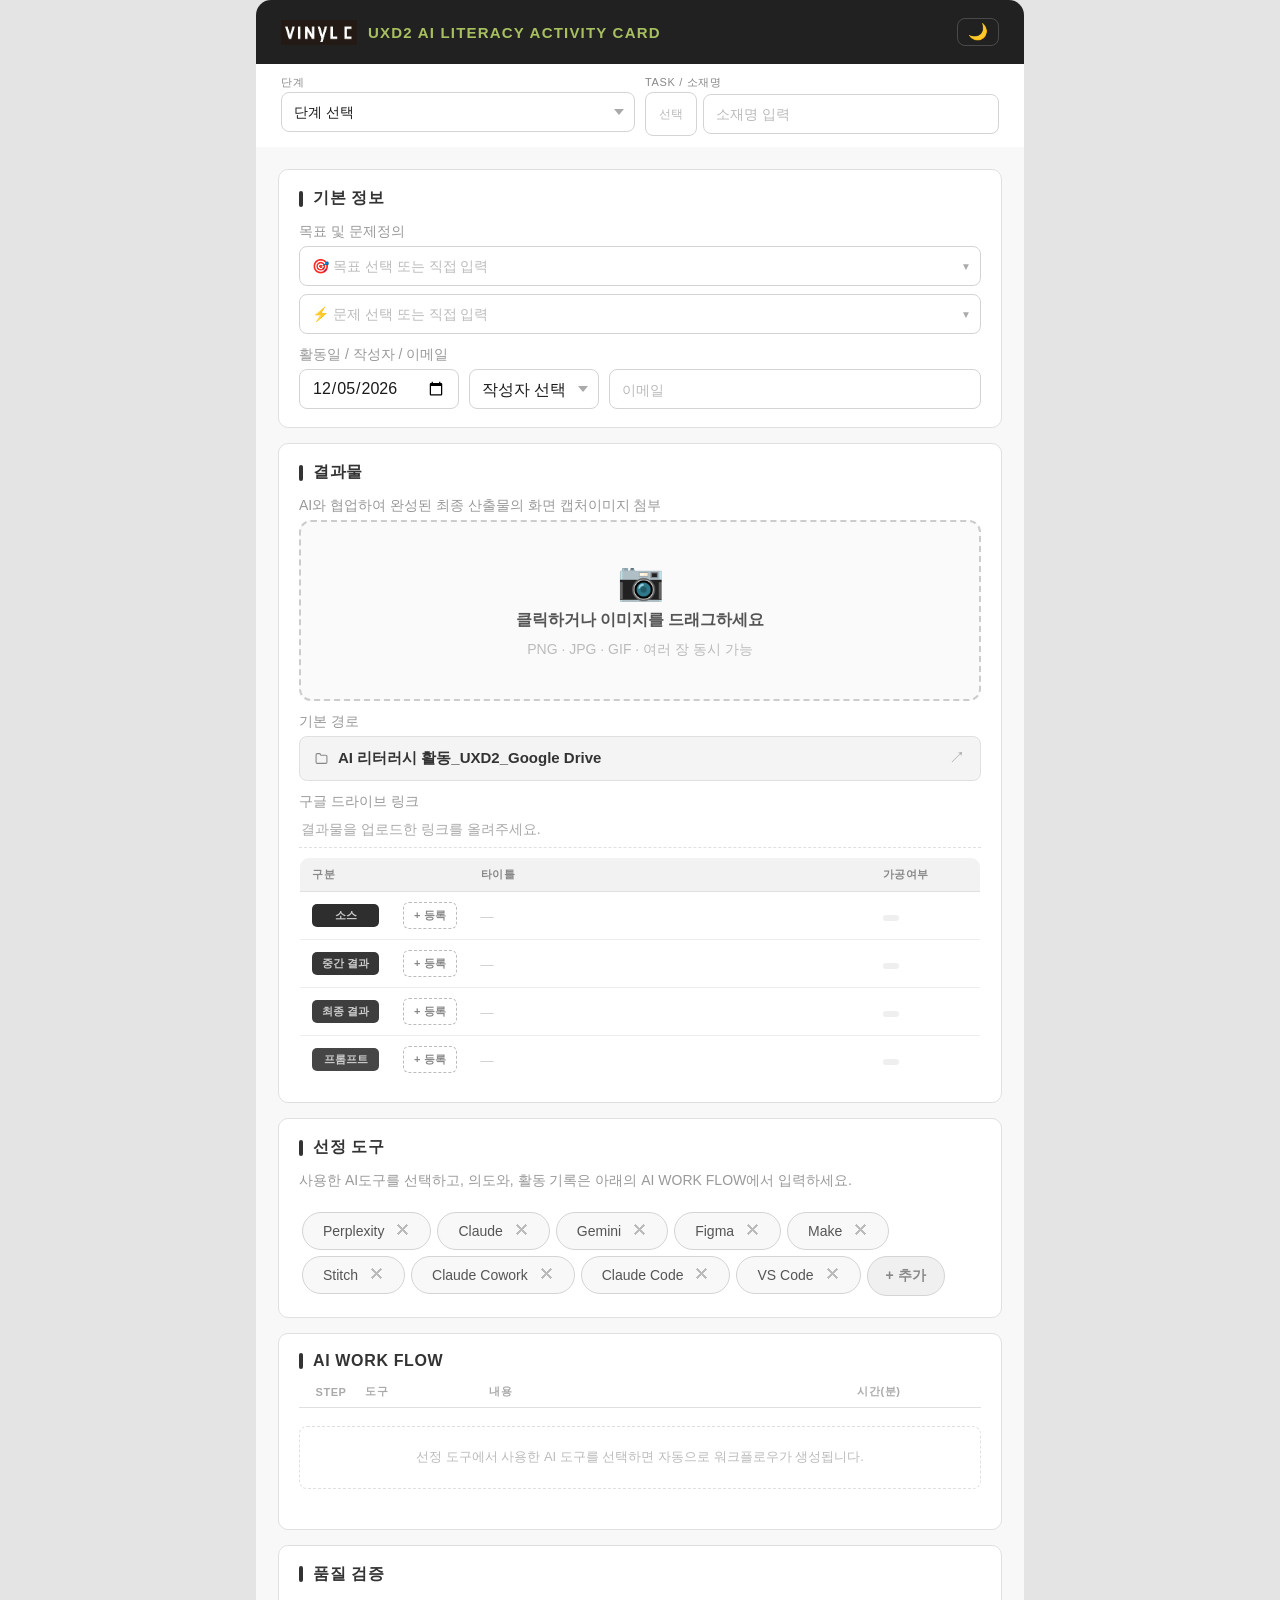
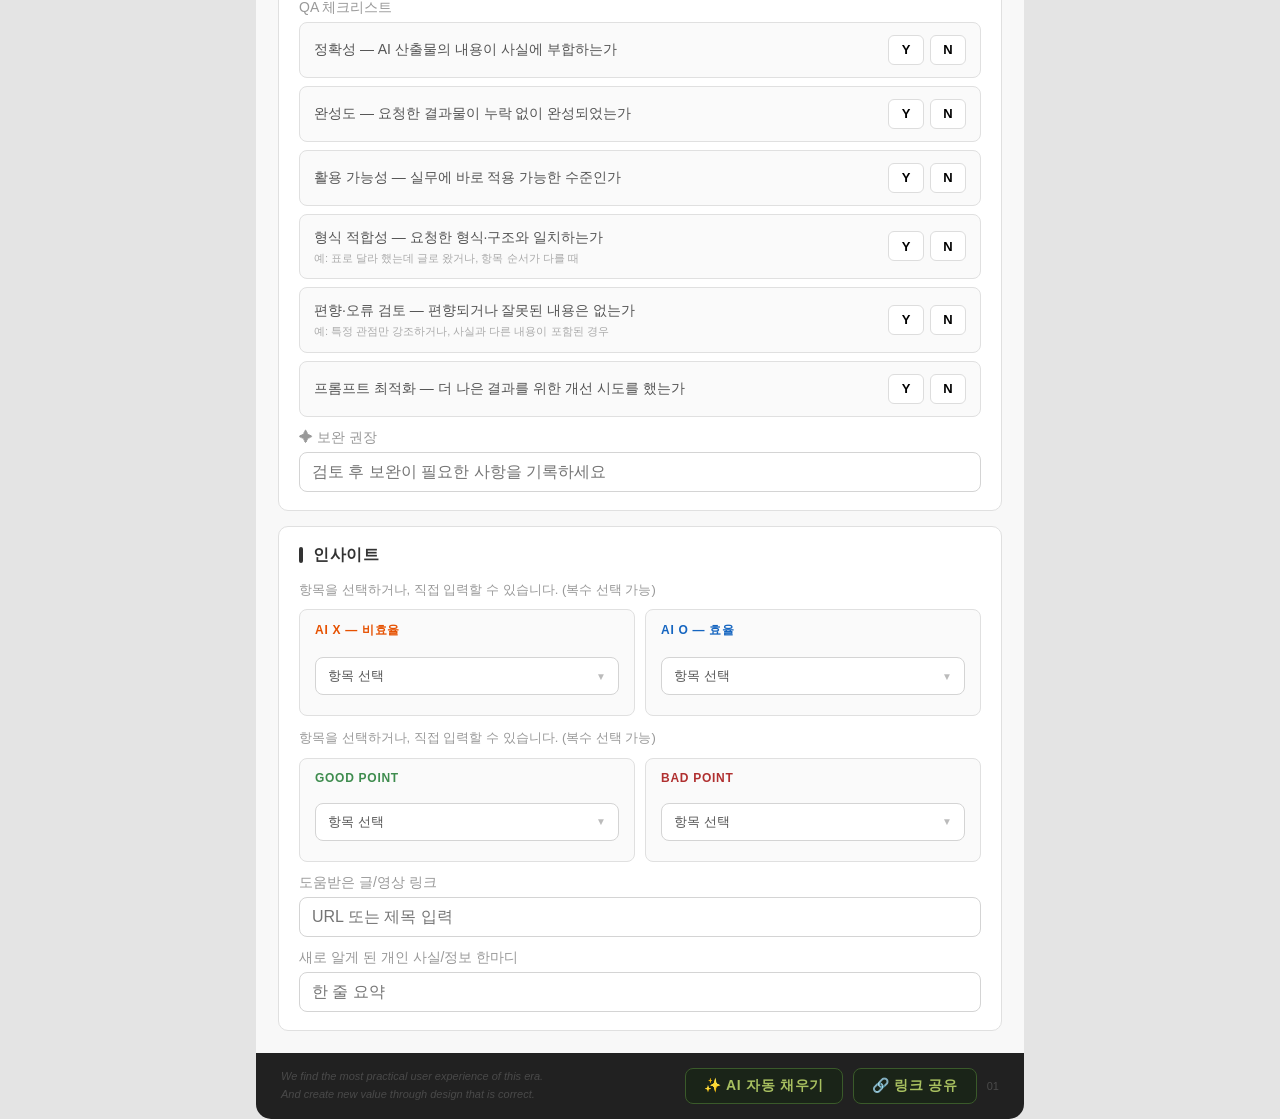
==== commit 804e0b60: "feat: 뷰어모드 목표/문제정의 필드 높이 확장 + 다크모드 토글 추가 - 뷰어 모드에서 목표 및 문제정의 input을 div로 교체해 긴 텍스트가 잘리지 않고 전체 표시되도록 " ====
--- a/index.html
+++ b/index.html
@@ -11,6 +11,7 @@
   <link rel="stylesheet" href="css/base.css">
   <link rel="stylesheet" href="css/components.css">
   <link rel="stylesheet" href="css/responsive.css">
+  <script>if(localStorage.getItem('dark_mode')==='1')document.documentElement.classList.add('dark');</script>
 </head>
 <body>
 
@@ -128,7 +129,7 @@
       <img src="[data-uri]" alt="VINYL C" class="header-logo">
       <span class="brand-label">UXD2 AI Literacy Activity Card</span>
     </div>
-
+    <button id="dark-toggle" class="dark-toggle-btn" aria-label="다크모드 전환">🌙</button>
   </div>
 
   <!-- SUBHEADER -->
--- a/css/base.css
+++ b/css/base.css
@@ -369,3 +369,54 @@
     padding: 8px 12px; outline: none; transition: border-color .15s, box-shadow .15s;
   }
   .tool-memo-input:focus { border-color: #999; box-shadow: 0 0 0 3px rgba(0,0,0,.05); }
+
+  /* ── DARK MODE TOGGLE BUTTON ── */
+  .dark-toggle-btn {
+    background: none; border: 1.5px solid rgba(255,255,255,.18);
+    color: #ccc; font-size: 16px; cursor: pointer;
+    padding: 5px 10px; border-radius: 8px; flex-shrink: 0;
+    transition: background .15s, border-color .15s;
+    line-height: 1;
+  }
+  .dark-toggle-btn:hover { background: rgba(255,255,255,.1); border-color: rgba(255,255,255,.35); }
+
+  /* ── DARK MODE ── */
+  html.dark body { background: #111; }
+  html.dark {
+    --bg-card: #181818;
+    --bg-sec:  #232323;
+    --text-p:  #e8e8e8;
+    --text-s:  #aaaaaa;
+    --text-m:  #666666;
+    --border:  #383838;
+    --border-i:#424242;
+  }
+  html.dark .card-sub { background: #1d1d1d; }
+  html.dark .sub-field label { color: #555; }
+  html.dark .sec-title { color: #c8c8c8; }
+  html.dark .sec-title::before { background: #c8c8c8; }
+  html.dark .img-zone { border-color: #444; background: #1e1e1e; }
+  html.dark .img-zone:hover { border-color: #666; background: #242424; }
+  html.dark .img-zone-main { color: #888; }
+  html.dark .img-zone-sub  { color: #555; }
+  html.dark .img-thumb { border-color: #383838; background: #2a2a2a; }
+  html.dark .img-caption { background: var(--bg-sec); border-top-color: #383838; color: var(--text-s); }
+  html.dark body.viewer .img-caption { background: #1e1e1e; }
+  html.dark .img-more { border-color: #444; background: #222; color: #666; }
+  html.dark .img-more:hover { border-color: #666; background: #2a2a2a; }
+  html.dark .drive-guide { color: #555; }
+  html.dark .base-path-link { background: #222; border-color: #383838; }
+  html.dark .base-path-link:hover { background: #2a2a2a; border-color: #555; }
+  html.dark .base-path-title { color: #c8c8c8; }
+  html.dark .base-path-arrow { color: #555; }
+  html.dark .drive-table { border-color: #383838; }
+  html.dark .drive-table thead tr { background: #282828; }
+  html.dark .drive-table th { color: #555; border-color: #383838; }
+  html.dark .drive-table tbody tr { border-color: #2e2e2e; }
+  html.dark .drive-table tbody tr:hover { background: #252525; }
+  html.dark .dt-empty { color: #555; }
+  html.dark .drive-reg-btn { color: #666; border-color: #444; }
+  html.dark .drive-reg-btn:hover { color: #6a9fe0; border-color: #6a9fe0; }
+  html.dark .drive-reg-edit { color: #666; border-color: #444; }
+  html.dark .drive-reg-process { color: #888; background: #2e2e2e; }
+  html.dark .tool-memo-input { background: var(--bg-sec); }
--- a/css/components.css
+++ b/css/components.css
@@ -825,4 +825,24 @@
   body.viewer .tool-memo-input { background: transparent; border-color: transparent; }
   body.viewer .sub-field select { background-image: none; padding-right: 12px; color: #1a1a1a; }
   body.viewer .combo-arrow { display: none; }
-  body.viewer #edited-name { background-image: none; padding-right: 12px; }+  body.viewer #edited-name { background-image: none; padding-right: 12px; }
+
+  /* ── VIEWER MODE: 목표/문제정의 확장 표시 ── */
+  .viewer-combo-text {
+    width: 100%; font-family: 'Pretendard', sans-serif; font-size: 16px;
+    color: var(--text-p); background: var(--bg-sec); border: .5px solid var(--border-i);
+    border-radius: 8px; padding: 10px 12px; line-height: 1.6;
+    min-height: 44px; word-break: break-word; white-space: pre-wrap;
+  }
+
+  /* ── DARK MODE: 컴포넌트 오버라이드 ── */
+  html.dark .combo-dropdown { background: #2a2a2a; border-color: #444; }
+  html.dark .combo-option { color: #ccc; border-color: #333; }
+  html.dark .combo-option:hover, html.dark .combo-option.active { background: #353535; color: #f0f0f0; }
+  html.dark .combo-group { border-color: #333; }
+  html.dark .combo-group-header { background: #232323; color: #666; }
+  html.dark .combo-group-header:hover { background: #2d2d2d; }
+  html.dark .gp-guide { background: #222; border-color: #333; color: #777; }
+  html.dark .gp-guide strong { color: #999; }
+  html.dark .gp-direct-textarea { color: var(--text-p); }
+  html.dark .viewer-combo-text { color: var(--text-p); background: var(--bg-sec); border-color: var(--border-i); }
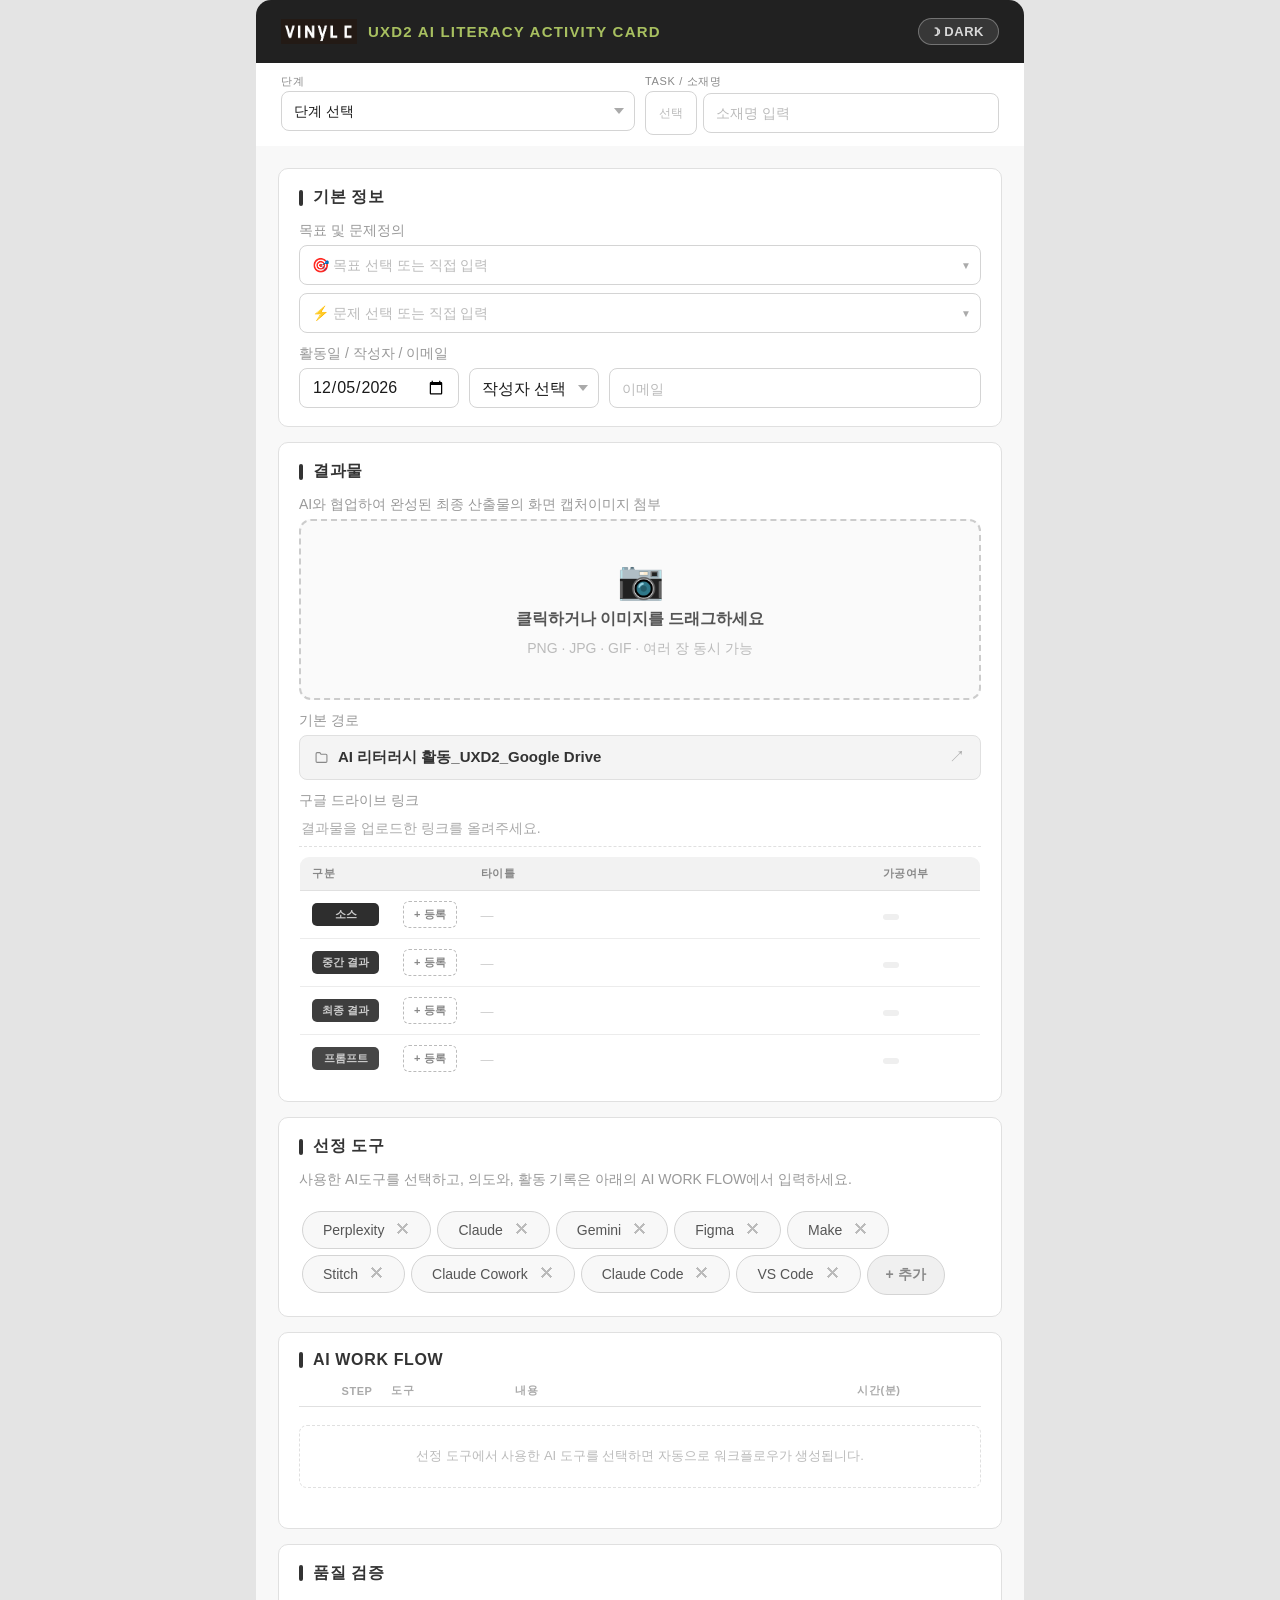
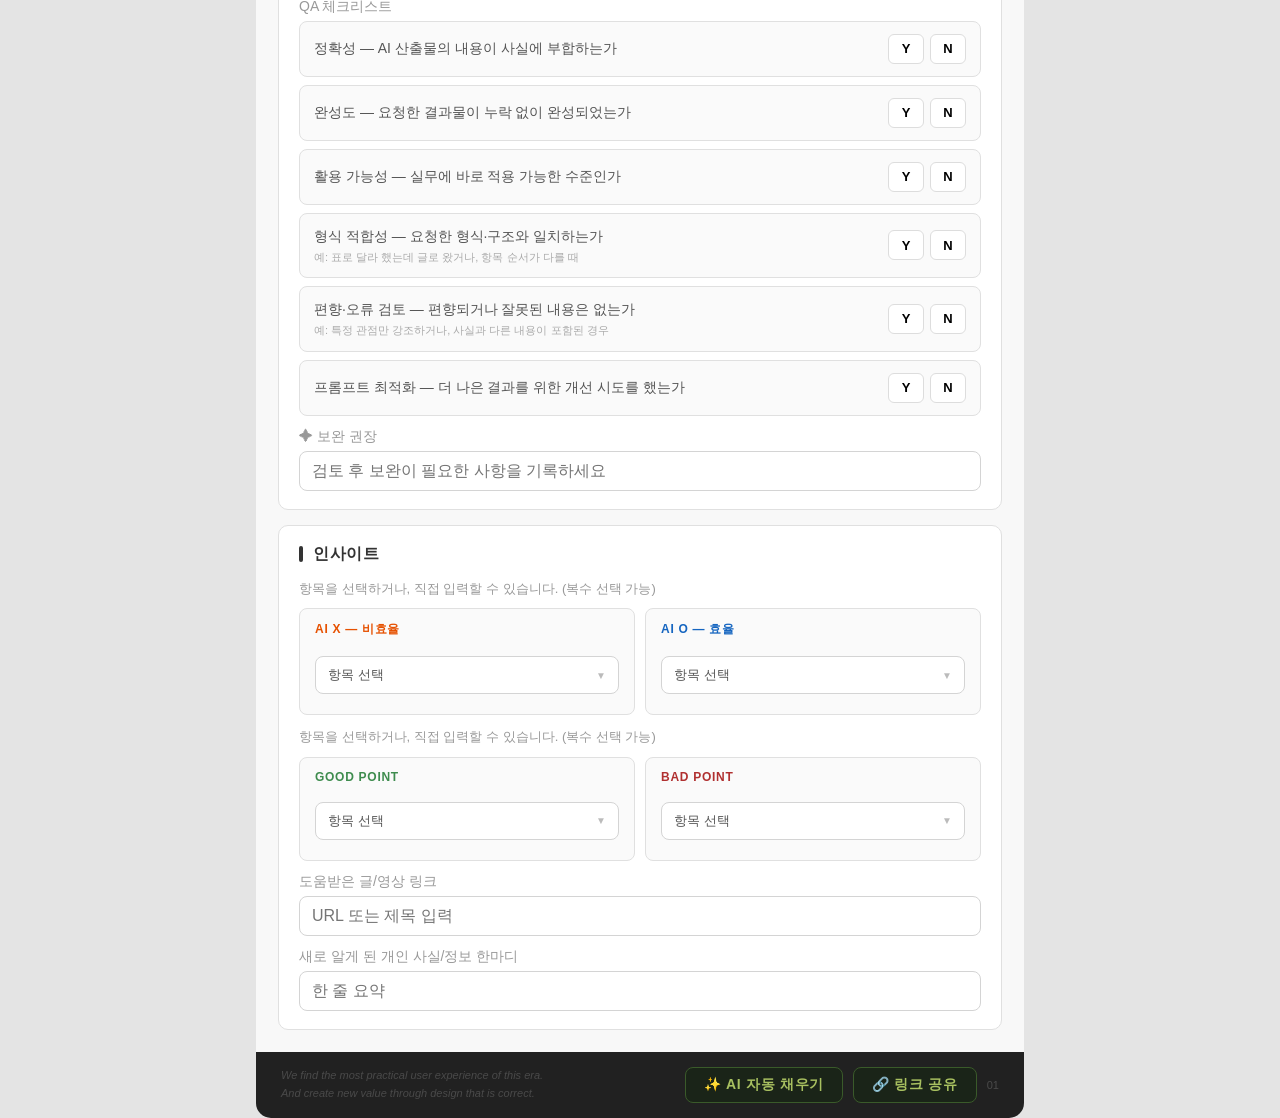
==== commit 535f0388: "feat: WF 자동포커스·드래그앤드롭, 다크토글 개선, 뷰어 리포트 스타일 - AI WORK FLOW 항목 추가(+ 버튼, 행 추가 버튼) 시 상세 입력 모달 자동 오픈 - 편집" ====
--- a/index.html
+++ b/index.html
@@ -402,6 +402,7 @@
     <div class="sec">
       <div class="sec-title">AI Work Flow</div>
       <div class="wf-header">
+        <span class="wf-col-drag"></span>
         <span class="wf-col-step">STEP</span>
         <span class="wf-col-tool">도구</span>
         <span class="wf-col-detail">내용</span>
--- a/css/base.css
+++ b/css/base.css
@@ -372,13 +372,14 @@
 
   /* ── DARK MODE TOGGLE BUTTON ── */
   .dark-toggle-btn {
-    background: none; border: 1.5px solid rgba(255,255,255,.18);
-    color: #ccc; font-size: 16px; cursor: pointer;
-    padding: 5px 10px; border-radius: 8px; flex-shrink: 0;
-    transition: background .15s, border-color .15s;
-    line-height: 1;
-  }
-  .dark-toggle-btn:hover { background: rgba(255,255,255,.1); border-color: rgba(255,255,255,.35); }
+    background: rgba(255,255,255,.1); border: 1.5px solid rgba(255,255,255,.3);
+    color: #d8d8d8; font-size: 13px; cursor: pointer;
+    padding: 6px 14px; border-radius: 20px; flex-shrink: 0;
+    transition: background .15s, border-color .15s, color .15s;
+    line-height: 1; font-family: 'Pretendard', sans-serif;
+    font-weight: 600; letter-spacing: .04em; white-space: nowrap;
+  }
+  .dark-toggle-btn:hover { background: rgba(255,255,255,.2); border-color: rgba(255,255,255,.5); color: #fff; }
 
   /* ── DARK MODE ── */
   html.dark body { background: #111; }
--- a/css/components.css
+++ b/css/components.css
@@ -4,13 +4,27 @@
     padding: 0 4px 8px; border-bottom: .5px solid var(--border); margin-bottom: 6px;
   }
   .wf-header span { font-size: 11px; font-weight: 600; color: #aaa; letter-spacing: .05em; }
-  .wf-col-step  { flex: 0 0 56px; text-align: center; }
-  .wf-col-tool  { flex: 0 0 118px; }
-  .wf-col-detail{ flex: 1; }
-  .wf-col-time  { flex: 0 0 72px; text-align: center; }
+  .wf-col-drag   { flex: 0 0 20px; }
+  .wf-col-step   { flex: 0 0 56px; text-align: center; }
+  .wf-col-tool   { flex: 0 0 118px; }
+  .wf-col-detail { flex: 1; }
+  .wf-col-time   { flex: 0 0 72px; text-align: center; }
   .wf-col-actions { flex: 0 0 56px; display: flex; justify-content: center; }
   .wf-list { display: flex; flex-direction: column; gap: 6px; }
   .wf-row { display: flex; align-items: center; gap: 6px; }
+
+  /* 드래그 핸들 */
+  .wf-drag-handle {
+    flex: 0 0 20px; color: #ccc; cursor: grab; font-size: 13px;
+    display: flex; align-items: center; justify-content: center;
+    user-select: none; letter-spacing: -3px; line-height: 1;
+  }
+  .wf-drag-handle:active { cursor: grabbing; }
+  .wf-row-dragging { opacity: 0.3; }
+  .wf-row-over {
+    outline: 2px dashed #3a78d4; border-radius: 8px;
+    background: rgba(58,120,212,.04);
+  }
   .wf-step {
     flex: 0 0 56px; font-size: 11px; font-weight: 700; color: #fff;
     background: #222; border-radius: 6px; height: 38px;
@@ -845,4 +859,117 @@
   html.dark .gp-guide { background: #222; border-color: #333; color: #777; }
   html.dark .gp-guide strong { color: #999; }
   html.dark .gp-direct-textarea { color: var(--text-p); }
-  html.dark .viewer-combo-text { color: var(--text-p); background: var(--bg-sec); border-color: var(--border-i); }+  html.dark .viewer-combo-text { color: var(--text-p); background: var(--bg-sec); border-color: var(--border-i); }
+  html.dark .wf-drag-handle { color: #444; }
+  html.dark .wf-row-over { outline-color: #5a9af0; background: rgba(90,154,240,.06); }
+  html.dark .wf-modal-box { background: #2a2a2a; }
+  html.dark .wf-modal-head { border-color: #383838; }
+  html.dark .wf-modal-head span { color: #e0e0e0; }
+  html.dark .wf-modal-body textarea, html.dark .wf-modal-body input { background: #222; border-color: #444; color: #ddd; }
+  html.dark .wf-modal-footer { border-color: #383838; }
+
+  /* ── VIEWER MODE: REPORT STYLE ── */
+  body.viewer .card-body {
+    background: #fff !important;
+    padding: 28px 32px;
+  }
+  body.viewer .card-sub {
+    background: #f9f9f9 !important;
+    border-bottom: 1px solid #ebebeb;
+    padding: 14px 30px;
+  }
+  body.viewer .sec {
+    background: transparent !important;
+    border: none !important;
+    border-radius: 0 !important;
+    padding: 22px 0 6px !important;
+    gap: 14px;
+    border-top: 1px solid #f0f0f0 !important;
+  }
+  body.viewer .card-body > .sec:first-child {
+    border-top: none !important;
+    padding-top: 0 !important;
+  }
+  body.viewer .sec-title {
+    font-size: 10px !important;
+    font-weight: 800 !important;
+    color: #bbb !important;
+    letter-spacing: .18em !important;
+    text-transform: uppercase;
+    padding-bottom: 10px;
+    border-bottom: 1px solid #f0f0f0;
+    margin-bottom: 4px;
+  }
+  body.viewer .sec-title::before { display: none !important; }
+  body.viewer .field > label {
+    font-size: 10px; color: #bbb; text-transform: uppercase;
+    letter-spacing: .08em; font-weight: 700;
+  }
+  /* 모든 입력 필드 → 투명 플레인 텍스트 */
+  body.viewer input[type="text"]:not(.wf-time),
+  body.viewer input[type="date"],
+  body.viewer input[type="url"],
+  body.viewer textarea:not(.img-caption),
+  body.viewer .gp-direct-textarea {
+    background: transparent !important;
+    border: none !important;
+    border-bottom: .5px solid #f5f5f5 !important;
+    border-radius: 0 !important;
+    padding: 4px 0 !important;
+    font-size: 15px !important;
+    color: #1a1a1a !important;
+    line-height: 1.7 !important;
+    box-shadow: none !important;
+    min-height: 0 !important;
+    resize: none !important;
+  }
+  body.viewer .viewer-combo-text {
+    background: transparent !important;
+    border: none !important;
+    border-bottom: .5px solid #f5f5f5 !important;
+    border-radius: 0 !important;
+    padding: 4px 0 !important;
+    font-size: 15px !important;
+    color: #1a1a1a !important;
+  }
+  body.viewer .sub-field input,
+  body.viewer .sub-field select,
+  body.viewer .edited-input {
+    font-size: 15px !important; color: #1a1a1a !important;
+  }
+  /* Workflow 리포트 레이아웃 */
+  body.viewer .wf-header { display: none; }
+  body.viewer .wf-drag-handle { display: none; }
+  body.viewer .wf-list { gap: 0; }
+  body.viewer .wf-row {
+    padding: 12px 0;
+    border-bottom: 1px solid #f5f5f5;
+    border-radius: 0 !important;
+    gap: 8px;
+  }
+  body.viewer .wf-row:last-child { border-bottom: none; }
+  body.viewer .wf-step {
+    background: #1a1a1a; color: #fff; font-size: 10px;
+    height: 22px; border-radius: 4px; flex: 0 0 52px; letter-spacing: .04em;
+  }
+  body.viewer .wf-tool {
+    background: transparent !important; border: none !important;
+    background-image: none !important; padding: 0 6px; height: auto;
+    font-size: 12px; font-weight: 700; color: #666;
+    appearance: none; -webkit-appearance: none; line-height: 22px;
+  }
+  body.viewer .wf-detail-btn {
+    background: transparent !important; border: none !important;
+    padding: 0 4px; height: auto; min-height: 22px;
+    color: #1a1a1a; font-size: 13px; font-weight: 400;
+    white-space: normal; overflow: visible; text-overflow: unset;
+    line-height: 1.5;
+  }
+  body.viewer .wf-detail-btn.has-data { color: #111; font-weight: 500; }
+  body.viewer .wf-time {
+    background: transparent !important; border: none !important;
+    font-size: 12px; color: #aaa; text-align: right; padding: 0; height: auto;
+  }
+  body.viewer .wf-total { border-top: 1px solid #f0f0f0; padding-top: 10px; }
+  body.viewer .wf-total-label { color: #bbb; }
+  body.viewer .wf-empty { border-style: none; background: transparent; padding: 8px 0; }
